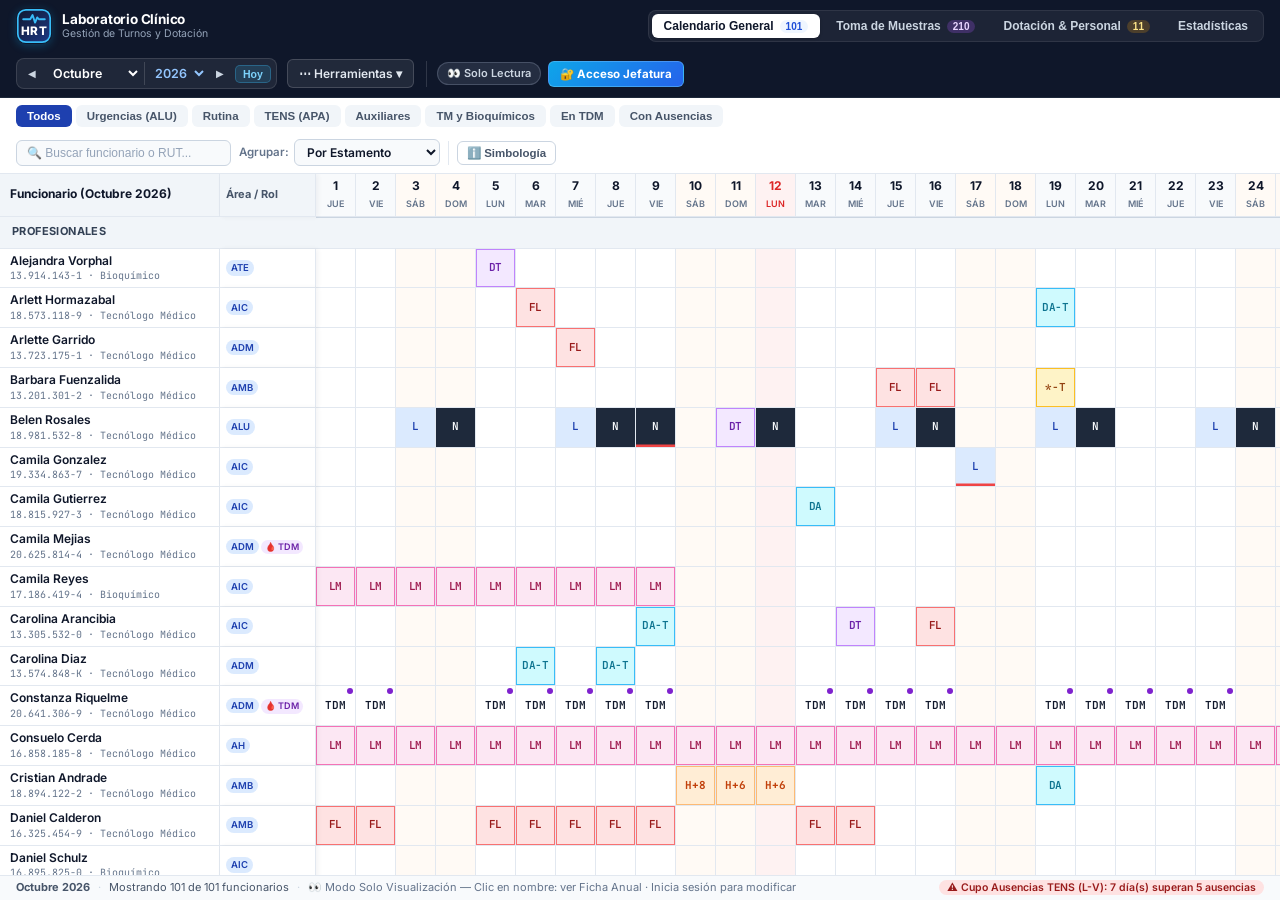
==== google_apps_script/Index.html @ 40b2c112 "Fase avanzada: roles (Visualizacion/Jefatura/Admin), trazabilidad privada y despliegue Apps Script c" ====
<!DOCTYPE html>
<html lang="es">
<head>
  <meta charset="UTF-8" />
  <meta name="viewport" content="width=device-width, initial-scale=1.0" />
  <title>Sistema de Gestión de Turnos y Dotación — Laboratorio Clínico HRT</title>
  <link rel="preconnect" href="https://fonts.googleapis.com">
  <link rel="preconnect" href="https://fonts.gstatic.com" crossorigin>
  <link href="https://fonts.googleapis.com/css2?family=Inter:wght@400;500;600;700;800&family=JetBrains+Mono:wght@500;600;700&display=swap" rel="stylesheet">
  <link rel="icon" type="image/svg+xml" href="data:image/svg+xml,%3Csvg xmlns='http://www.w3.org/2000/svg' viewBox='0 0 40 40'%3E%3Cdefs%3E%3ClinearGradient id='bg' x1='0%25' y1='0%25' x2='100%25' y2='100%25'%3E%3Cstop offset='0%25' stop-color='%230f172a'/%3E%3Cstop offset='100%25' stop-color='%231e3a8a'/%3E%3C/linearGradient%3E%3C/defs%3E%3Crect x='2' y='2' width='36' height='36' rx='9' fill='url(%23bg)' stroke='%2338bdf8' stroke-width='2'/%3E%3Cpath d='M8 12.5h7.8l2.6-4.7 2.8 8.4 2.4-5.8 1.8 2.1H32' fill='none' stroke='%2338bdf8' stroke-width='2.1' stroke-linecap='round' stroke-linejoin='round'/%3E%3Ctext x='20' y='29.5' text-anchor='middle' fill='%23ffffff' font-family='Inter,Segoe UI,Arial,sans-serif' font-weight='800' font-size='13' letter-spacing='0.6'%3EHRT%3C/text%3E%3C/svg%3E" />
  <style>
:root {
  --bg-app: #f1f5f9;
  --bg-surface: #ffffff;
  --bg-subtle: #f8fafc;
  --text-main: #0f172a;
  --text-muted: #475569;
  --text-light: #64748b;
  --border-color: #e2e8f0;
  --border-strong: #cbd5e1;

  --primary: #2563eb;
  --primary-hover: #1d4ed8;
  --primary-light: #eff6ff;

  --accent-tdm: #7e22ce;
  --accent-tdm-bg: #f3e8ff;

  --shift-l-bg: #dbeafe;
  --shift-l-text: #1e40af;
  --shift-n-bg: #1e293b;
  --shift-n-text: #f8fafc;
  --shift-d-bg: #e0f2fe;
  --shift-d-text: #0369a1;
  --shift-m-bg: #dcfce7;
  --shift-m-text: #166534;
  --shift-t-bg: #ffedd5;
  --shift-t-text: #9a3412;

  --ev-vac-bg: #fee2e2;
  --ev-vac-text: #991b1b;
  --ev-vac-border: #f87171;

  --ev-adm-bg: #cffafe;
  --ev-adm-text: #0e7490;
  --ev-adm-border: #38bdf8;

  --ev-lm-bg: #fce7f3;
  --ev-lm-text: #9d174d;
  --ev-lm-border: #f472b6;

  --ev-com-bg: #fef3c7;
  --ev-com-text: #92400e;
  --ev-com-border: #fbbf24;

  --ev-comp-bg: #f3e8ff;
  --ev-comp-text: #6b21a8;
  --ev-comp-border: #c084fc;

  --ev-psg-bg: #f1f5f9;
  --ev-psg-text: #334155;
  --ev-psg-border: #94a3b8;

  --weekend-bg: #fffaf5;
  --holiday-bg: #fef2f2;
}

* {
  box-sizing: border-box;
  margin: 0;
  padding: 0;
}

body {
  font-family: 'Inter', -apple-system, BlinkMacSystemFont, sans-serif;
  background-color: var(--bg-app);
  color: var(--text-main);
  font-size: 13px;
  line-height: 1.4;
  display: flex;
  flex-direction: column;
  height: 100vh;
  overflow: hidden;
  user-select: none;
}

/* ========================================================================== */
/* NIVEL 1: CABECERA INSTITUCIONAL COMPACTA (1 SOLA LÍNEA)                    */
/* ========================================================================== */
.topbar {
  background: #0f172a;
  border-bottom: 1px solid #1e293b;
  color: #ffffff;
  padding: 8px 16px;
  display: flex;
  align-items: center;
  justify-content: space-between;
  gap: 14px;
  z-index: 50;
  flex-wrap: wrap;
}

.brand {
  display: flex;
  align-items: center;
  gap: 10px;
  flex-shrink: 0;
}

.brand-logo {
  width: 36px;
  height: 36px;
  border-radius: 10px;
  display: flex;
  align-items: center;
  justify-content: center;
  box-shadow: 0 2px 8px rgba(14, 165, 233, 0.28);
  flex-shrink: 0;
}

.brand-emblem-svg {
  width: 36px;
  height: 36px;
  display: block;
}

.brand-text h1 {
  font-size: 13.5px;
  font-weight: 700;
  letter-spacing: -0.2px;
  line-height: 1.2;
  display: flex;
  align-items: center;
  gap: 6px;
}

.brand-tag {
  font-size: 10px;
  font-weight: 700;
  letter-spacing: 0.5px;
  color: #7dd3fc;
  background: rgba(56, 189, 248, 0.14);
  border: 1px solid rgba(56, 189, 248, 0.28);
  padding: 1px 5px;
  border-radius: 4px;
}

.brand-text .subtitle {
  font-size: 10.5px;
  color: #94a3b8;
}

/* Pestañas integradas en la cabecera */
.main-tabs {
  display: flex;
  align-items: center;
}

.tab-list {
  display: flex;
  gap: 4px;
  background: rgba(255, 255, 255, 0.06);
  padding: 3px;
  border-radius: 8px;
  border: 1px solid rgba(255, 255, 255, 0.08);
}

.tab-btn {
  background: transparent;
  border: none;
  padding: 5px 12px;
  border-radius: 6px;
  font-size: 12px;
  font-weight: 600;
  color: #cbd5e1;
  cursor: pointer;
  display: flex;
  align-items: center;
  gap: 6px;
  transition: all 0.15s;
  white-space: nowrap;
}

.tab-btn:hover {
  color: #ffffff;
  background: rgba(255, 255, 255, 0.08);
}

.tab-btn.active {
  background: #ffffff;
  color: #0f172a;
  box-shadow: 0 1px 3px rgba(0, 0, 0, 0.2);
}

.tab-pill {
  background: rgba(255, 255, 255, 0.14);
  color: #e2e8f0;
  padding: 1px 6px;
  border-radius: 99px;
  font-size: 10px;
  font-weight: 700;
}

.tab-btn.active .tab-pill {
  background: #eff6ff;
  color: #1d4ed8;
}

.tab-pill-warn {
  background: rgba(245, 158, 11, 0.22) !important;
  color: #fde68a !important;
}

.tab-btn.active .tab-pill-warn {
  background: #fef3c7 !important;
  color: #b45309 !important;
}

.tab-pill-purple {
  background: rgba(168, 85, 247, 0.25) !important;
  color: #e9d5ff !important;
}

.tab-btn.active .tab-pill-purple {
  background: #f3e8ff !important;
  color: #6b21a8 !important;
}

/* Controles de Periodo y Acciones en Cabecera */
.topbar-controls {
  display: flex;
  align-items: center;
  gap: 10px;
}

.period-selector {
  display: flex;
  align-items: center;
  gap: 3px;
  background: rgba(255, 255, 255, 0.07);
  padding: 3px 5px;
  border-radius: 8px;
  border: 1px solid rgba(255, 255, 255, 0.12);
}

.select-period {
  background: transparent;
  color: #ffffff;
  border: none;
  font-size: 12.5px;
  font-weight: 600;
  padding: 3px 4px;
  cursor: pointer;
  outline: none;
  font-family: inherit;
}

.select-period option {
  background: #0f172a;
  color: #ffffff;
}

.select-year {
  color: #93c5fd;
  border-left: 1px solid rgba(255, 255, 255, 0.15);
  padding-left: 6px;
}

.btn-icon {
  background: transparent;
  color: #cbd5e1;
  border: none;
  border-radius: 5px;
  padding: 3px 6px;
  cursor: pointer;
  font-size: 10px;
  transition: all 0.15s;
}

.btn-icon:hover {
  background: rgba(255, 255, 255, 0.14);
  color: #ffffff;
}

.btn-today-chip {
  background: rgba(56, 189, 248, 0.16);
  color: #7dd3fc;
  border: 1px solid rgba(56, 189, 248, 0.3);
  border-radius: 5px;
  padding: 2px 7px;
  cursor: pointer;
  font-size: 10.5px;
  font-weight: 600;
  margin-left: 2px;
  transition: all 0.15s;
}

.btn-today-chip:hover {
  background: #0284c7;
  color: #ffffff;
}

.action-buttons {
  display: flex;
  align-items: center;
  gap: 6px;
}

.btn-topbar-icon {
  background: rgba(255, 255, 255, 0.08);
  color: #ffffff;
  border: 1px solid rgba(255, 255, 255, 0.14);
  border-radius: 6px;
  padding: 5px 8px;
  cursor: pointer;
  font-size: 12px;
  transition: all 0.15s;
}

.btn-topbar-icon:hover:not(:disabled) {
  background: rgba(255, 255, 255, 0.18);
}

.btn-topbar-icon:disabled {
  opacity: 0.35;
  cursor: not-allowed;
}

.btn {
  padding: 6px 11px;
  border-radius: 6px;
  font-size: 12px;
  font-weight: 600;
  cursor: pointer;
  border: 1px solid transparent;
  transition: all 0.15s ease;
  font-family: inherit;
  display: inline-flex;
  align-items: center;
  gap: 5px;
  white-space: nowrap;
}

.btn-sm {
  padding: 5px 9px;
  font-size: 11.5px;
}

.btn-primary {
  background: #2563eb;
  color: #ffffff;
}

.btn-primary:hover:not(:disabled) {
  background: #1d4ed8;
}

.btn-topbar-subtle {
  background: rgba(255, 255, 255, 0.08);
  color: #e2e8f0;
  border-color: rgba(255, 255, 255, 0.16);
}

.btn-topbar-subtle:hover {
  background: rgba(255, 255, 255, 0.16);
  color: #ffffff;
}

.btn-outline-dark {
  background: #ffffff;
  color: var(--text-main);
  border-color: var(--border-strong);
}

.btn-outline-dark:hover {
  background: var(--bg-subtle);
}

.btn-danger-outline {
  background: #fff1f2;
  color: #be123c;
  border-color: #fda4af;
}

.btn-danger-outline:hover {
  background: #ffe4e6;
}

/* Menú Desplegable de Herramientas */
.dropdown-wrapper {
  position: relative;
}

.dropdown-menu {
  position: absolute;
  top: calc(100% + 6px);
  right: 0;
  width: 250px;
  background: #ffffff;
  border: 1px solid var(--border-strong);
  border-radius: 10px;
  box-shadow: 0 12px 24px -4px rgba(15, 23, 42, 0.18);
  padding: 6px;
  z-index: 80;
  display: flex;
  flex-direction: column;
  gap: 2px;
}

.dropdown-item {
  display: flex;
  align-items: flex-start;
  gap: 10px;
  width: 100%;
  padding: 8px 10px;
  border: none;
  background: transparent;
  border-radius: 6px;
  text-align: left;
  cursor: pointer;
  color: var(--text-main);
  font-family: inherit;
  transition: background 0.12s;
}

.dropdown-item:hover {
  background: #f1f5f9;
}

.dropdown-item strong {
  display: block;
  font-size: 12px;
  font-weight: 600;
}

.dropdown-item small {
  display: block;
  font-size: 10.5px;
  color: var(--text-light);
  margin-top: 1px;
}

.dropdown-item-danger:hover {
  background: #fef2f2;
  color: #991b1b;
}

.dropdown-divider {
  border: none;
  border-top: 1px solid var(--border-color);
  margin: 4px 0;
}

/* ========================================================================== */
/* NIVEL 2: BARRA DE TRABAJO CONTEXTUAL DEL CALENDARIO (1 LÍNEA SOBRIA)       */
/* ========================================================================== */
.calendar-toolbar {
  background: var(--bg-surface);
  border-bottom: 1px solid var(--border-color);
  padding: 7px 16px;
  display: flex;
  align-items: center;
  justify-content: space-between;
  gap: 12px;
  flex-wrap: wrap;
  z-index: 30;
}

.quick-filters {
  display: flex;
  align-items: center;
  gap: 4px;
  flex-wrap: wrap;
}

.filter-chip {
  padding: 4px 10px;
  border-radius: 6px;
  border: 1px solid transparent;
  background: #f1f5f9;
  color: var(--text-muted);
  font-size: 11.5px;
  font-weight: 600;
  cursor: pointer;
  transition: all 0.12s;
  white-space: nowrap;
}

.filter-chip:hover {
  background: #e2e8f0;
  color: var(--text-main);
}

.filter-chip.active {
  background: #1e40af;
  color: #ffffff;
}

.calendar-topbar-tools {
  display: flex;
  align-items: center;
  gap: 8px;
  flex-wrap: wrap;
}

.search-box {
  position: relative;
  display: flex;
  align-items: center;
}

.search-box input {
  width: 215px;
  padding: 5px 24px 5px 10px;
  border-radius: 6px;
  border: 1px solid var(--border-strong);
  background: #f8fafc;
  color: var(--text-main);
  font-size: 12px;
  outline: none;
  transition: all 0.15s;
}

.search-box input::placeholder {
  color: #94a3b8;
}

.search-box input:focus {
  background: #ffffff;
  border-color: var(--primary);
  box-shadow: 0 0 0 2px rgba(37, 99, 235, 0.12);
  width: 250px;
}

.btn-clear-search {
  position: absolute;
  right: 6px;
  background: transparent;
  border: none;
  color: #94a3b8;
  font-size: 11px;
  cursor: pointer;
  padding: 2px 4px;
}

.btn-clear-search:hover {
  color: #ef4444;
}

.toolbar-select-inline {
  display: flex;
  align-items: center;
  gap: 5px;
}

.toolbar-select-inline label {
  font-size: 11.5px;
  color: var(--text-light);
  font-weight: 600;
}

.select-input, .date-input, .text-input, .search-input {
  padding: 5px 9px;
  border-radius: 6px;
  border: 1px solid var(--border-strong);
  background: #ffffff;
  color: var(--text-main);
  font-size: 12px;
  font-family: inherit;
  outline: none;
}

.select-compact {
  padding: 4px 8px;
  background: #f8fafc;
  font-weight: 600;
}

.toolbar-toggles {
  display: flex;
  align-items: center;
  gap: 5px;
  border-left: 1px solid var(--border-color);
  padding-left: 8px;
}

.btn-drawer-toggle {
  padding: 4px 9px;
  border-radius: 6px;
  border: 1px solid var(--border-strong);
  background: #ffffff;
  color: var(--text-muted);
  font-size: 11.5px;
  font-weight: 600;
  cursor: pointer;
  transition: all 0.12s;
  white-space: nowrap;
}

.btn-drawer-toggle:hover {
  background: #f8fafc;
  color: var(--text-main);
}

.btn-drawer-toggle.active {
  background: #eff6ff;
  border-color: #93c5fd;
  color: #1e40af;
}

/* ========================================================================== */
/* PANELES DESPLEGABLES BAJO DEMANDA (PINTAR RÁPIDO Y SIMBOLOGÍA)             */
/* ========================================================================== */
.legend-bar {
  background: #f8fafc;
  z-index: 25;
}

.collapsible-drawer {
  padding: 6px 16px;
  border-bottom: 1px solid var(--border-color);
  background: #f8fafc;
}

.paint-toolbar {
  display: flex;
  align-items: center;
  gap: 8px;
  flex-wrap: wrap;
}

.paint-toolbar-label {
  font-weight: 600;
  color: var(--text-muted);
  font-size: 11.5px;
}

.paint-tools {
  display: flex;
  align-items: center;
  gap: 4px;
  flex-wrap: wrap;
}

.paint-btn {
  padding: 3px 8px;
  border-radius: 5px;
  border: 1px solid var(--border-strong);
  background: #ffffff;
  color: var(--text-main);
  font-size: 11px;
  font-weight: 600;
  cursor: pointer;
  transition: all 0.12s;
}

.paint-btn.active {
  outline: 2px solid #1e40af;
  outline-offset: 1px;
  font-weight: 700;
}

.paint-fl { background: #fef2f2; color: #991b1b; border-color: #fca5a5; }
.paint-da { background: #ecfeff; color: #0e7490; border-color: #67e8f9; }
.paint-lm { background: #fdf2f8; color: #9d174d; border-color: #f9a8d4; }
.paint-dc { background: #dcfce7; color: #166534; border-color: #86efac; }
.paint-dt { background: #faf5ff; color: #6b21a8; border-color: #d8b4fe; }
.paint-l  { background: #eff6ff; color: #1e40af; border-color: #93c5fd; }
.paint-n  { background: #1e293b; color: #f8fafc; border-color: #0f172a; }
.paint-d  { background: #f0f9ff; color: #0369a1; border-color: #7dd3fc; }
.paint-m  { background: #f0fdf4; color: #166534; border-color: #86efac; }
.paint-t  { background: #fff7ed; color: #9a3412; border-color: #fdba74; }
.paint-erase { background: #f8fafc; color: #475569; border-color: #94a3b8; }

.drawer-close-btn {
  margin-left: auto;
  background: transparent;
  border: none;
  color: var(--text-light);
  font-size: 11px;
  font-weight: 600;
  cursor: pointer;
  padding: 2px 6px;
}

.drawer-close-btn:hover {
  color: #dc2626;
}

.legend-items {
  display: flex;
  align-items: center;
  gap: 7px;
  flex-wrap: wrap;
  font-size: 11px;
}

.legend-title {
  font-weight: 600;
  color: var(--text-muted);
}

.legend-badge {
  padding: 1px 6px;
  border-radius: 4px;
  font-size: 10.5px;
  display: inline-flex;
  align-items: center;
  gap: 4px;
  border: 1px solid rgba(0, 0, 0, 0.07);
}

.legend-hint {
  margin-left: auto;
  color: var(--text-light);
  font-size: 11px;
}

/* ========================================================================== */
/* WORKSPACE & CALENDARIO GENERAL                                             */
/* ========================================================================== */
.workspace {
  flex: 1;
  min-height: 0;
  overflow: hidden;
  position: relative;
  display: flex;
  flex-direction: column;
}

.view-panel {
  display: none;
  flex: 1;
  min-height: 0;
  height: 100%;
  overflow-y: auto;
  overflow-x: hidden;
}

.view-panel.active {
  display: flex;
  flex-direction: column;
}

.calendar-container {
  flex: 1;
  min-height: 0;
  overflow: auto;
  background: var(--bg-surface);
}

.calendar-table {
  border-collapse: separate;
  border-spacing: 0;
  width: max-content;
  min-width: 100%;
  font-size: 12px;
}

.calendar-table th,
.calendar-table td {
  border-right: 1px solid var(--border-color);
  border-bottom: 1px solid var(--border-color);
  padding: 4px 5px;
  text-align: center;
  height: 32px;
}

/* Sticky Headers */
.calendar-table thead th {
  position: sticky;
  top: 0;
  background: #f8fafc;
  z-index: 15;
  font-weight: 700;
  color: var(--text-main);
  height: 40px;
  box-shadow: 0 1px 0 var(--border-strong);
}

/* Sticky Left Columns (Funcionario & Rol/Sección) — Ancho optimizado */
.calendar-table .sticky-col-name {
  position: sticky;
  left: 0;
  background: #ffffff;
  z-index: 10;
  text-align: left;
  min-width: 220px;
  max-width: 220px;
  width: 220px;
  padding: 4px 10px;
  box-shadow: 1px 0 0 var(--border-color);
}

.calendar-table .sticky-col-role {
  position: sticky;
  left: 220px;
  background: #ffffff;
  z-index: 10;
  text-align: left;
  min-width: 96px;
  max-width: 96px;
  width: 96px;
  padding: 4px 6px;
  font-size: 11px;
  color: var(--text-muted);
  white-space: nowrap;
  box-shadow: 2px 0 5px rgba(15, 23, 42, 0.05);
}

.calendar-table thead .sticky-col-name,
.calendar-table thead .sticky-col-role {
  z-index: 22;
  background: #f1f5f9;
}

/* Group Divider Rows */
.group-header-row td {
  background: #f1f5f9 !important;
  color: #334155;
  font-weight: 700;
  text-align: left !important;
  padding: 5px 12px !important;
  font-size: 11px;
  text-transform: uppercase;
  letter-spacing: 0.4px;
  position: sticky;
  left: 0;
}

/* TENS Daily Absence Footer Row */
.tens-counter-row td {
  background: #f8fafc;
  font-size: 10.5px;
  font-weight: 700;
  color: #475569;
  height: 26px;
}

.tens-counter-row td.tens-high-absence {
  background: #fee2e2 !important;
  color: #991b1b !important;
}

/* Barra de Estado Inferior Discreta */
.calendar-footer-strip {
  background: #f8fafc;
  border-top: 1px solid var(--border-color);
  padding: 4px 16px;
  display: flex;
  align-items: center;
  justify-content: space-between;
  flex-wrap: wrap;
  gap: 8px;
  font-size: 11px;
  color: var(--text-muted);
  z-index: 20;
}

.strip-left {
  display: flex;
  align-items: center;
  gap: 8px;
}

.strip-sep {
  color: #cbd5e1;
}

.paint-status-pill {
  color: var(--text-light);
}

.paint-status-pill.painting-active {
  background: #fef3c7;
  color: #92400e;
  padding: 1px 8px;
  border-radius: 99px;
  font-weight: 600;
}

.tens-alert-pill {
  padding: 1px 8px;
  border-radius: 99px;
  font-size: 10.5px;
  font-weight: 600;
}

.tens-alert-ok {
  background: #dcfce7;
  color: #166534;
}

.tens-alert-warn {
  background: #fee2e2;
  color: #991b1b;
}

/* Staff Cell Formatting */
.staff-cell-inner {
  display: flex;
  align-items: center;
  justify-content: space-between;
  gap: 6px;
}

.staff-name-main {
  font-weight: 600;
  color: var(--text-main);
  white-space: nowrap;
  overflow: hidden;
  text-overflow: ellipsis;
  cursor: pointer;
}

.staff-name-main:hover {
  color: var(--primary);
  text-decoration: underline;
}

.btn-inline-edit-name {
  background: transparent;
  border: 1px solid transparent;
  border-radius: 4px;
  cursor: pointer;
  font-size: 11px;
  line-height: 1;
  padding: 2px 4px;
  opacity: 0.35;
  transition: opacity 0.15s ease, background-color 0.15s ease, border-color 0.15s ease;
  flex-shrink: 0;
}

.sticky-col-name:hover .btn-inline-edit-name,
.btn-inline-edit-name:focus {
  opacity: 1;
}

.btn-inline-edit-name:hover {
  background: #e0f2fe;
  border-color: #7dd3fc;
}

.staff-rut-sub {
  font-size: 10px;
  color: var(--text-light);
  font-family: 'JetBrains Mono', monospace;
}

.incomplete-dot {
  width: 7px;
  height: 7px;
  border-radius: 50%;
  background: #f59e0b;
  display: inline-block;
  flex-shrink: 0;
}

/* Day Columns */
.day-col-header {
  min-width: 40px;
  max-width: 40px;
  width: 40px;
}

.day-num {
  font-size: 12px;
  font-weight: 700;
  display: block;
}

.day-dow {
  font-size: 9px;
  font-weight: 600;
  color: var(--text-light);
  text-transform: uppercase;
}

.col-weekend {
  background-color: var(--weekend-bg) !important;
}

.col-holiday {
  background-color: var(--holiday-bg) !important;
}

.col-holiday .day-num,
.col-holiday .day-dow {
  color: #dc2626 !important;
}

/* Shift & Event Cells */
.day-cell {
  cursor: pointer;
  position: relative;
  font-family: 'JetBrains Mono', monospace;
  font-weight: 600;
  font-size: 11px;
  letter-spacing: -0.2px;
  padding: 4px 2px !important;
  user-select: none;
  min-width: 40px;
  max-width: 40px;
  width: 40px;
  white-space: nowrap;
  overflow: hidden;
}

.day-cell:hover {
  outline: 2px solid var(--primary);
  z-index: 5;
}

.shift-L { background-color: var(--shift-l-bg) !important; color: var(--shift-l-text) !important; }
.shift-N { background-color: var(--shift-n-bg) !important; color: var(--shift-n-text) !important; }
.shift-D { background-color: var(--shift-d-bg) !important; color: var(--shift-d-text) !important; }
.shift-M { background-color: var(--shift-m-bg) !important; color: var(--shift-m-text) !important; }
.shift-T { background-color: var(--shift-t-bg) !important; color: var(--shift-t-text) !important; }

.ev-VACACIONES {
  background-color: var(--ev-vac-bg) !important;
  color: var(--ev-vac-text) !important;
  box-shadow: inset 0 0 0 1px var(--ev-vac-border);
}

.ev-ADMINISTRATIVO {
  background-color: var(--ev-adm-bg) !important;
  color: var(--ev-adm-text) !important;
  box-shadow: inset 0 0 0 1px var(--ev-adm-border);
}

.ev-LICENCIA_MEDICA {
  background-color: var(--ev-lm-bg) !important;
  color: var(--ev-lm-text) !important;
  box-shadow: inset 0 0 0 1px var(--ev-lm-border);
}

.ev-DEVOLUCION_TIEMPO {
  background-color: #f3e8ff !important;
  color: #6b21a8 !important;
  box-shadow: inset 0 0 0 1px #c084fc;
}

.ev-COMISION_SERVICIO {
  background-color: var(--ev-com-bg) !important;
  color: var(--ev-com-text) !important;
  box-shadow: inset 0 0 0 1px var(--ev-com-border);
}

.ev-COMPENSATORIO {
  background-color: #dcfce7 !important;
  color: #166534 !important;
  box-shadow: inset 0 0 0 1px #4ade80;
}

.ev-EXTENSION_HORARIA,
.ev-HORAS_TURNO_EXTRA,
.ev-HORAS_EXTRAS {
  background-color: #ffedd5 !important;
  color: #c2410c !important;
  box-shadow: inset 0 0 0 1px #fdba74;
  font-weight: 700;
}

/* Distintivo único Rosado/Magenta para trabajo realizado a "Devolución de Tiempo" (E+N, H+N, L, N) */
.is-devolucion {
  background-color: #fdf2f8 !important;
  color: #be185d !important;
  box-shadow: inset 0 0 0 1.5px #ec4899 !important;
  font-weight: 700 !important;
}

/* Indicador sutil inferior para Turno L o N asignado de forma puntual (cobertura no a devolución) */
.is-extra-shift:not(.is-devolucion) {
  box-shadow: inset 0 -2.5px 0 0 #ef4444;
}

.ev-SIN_GOCE_SUELDO {
  background-color: var(--ev-psg-bg) !important;
  color: var(--ev-psg-text) !important;
  box-shadow: inset 0 0 0 1px var(--ev-psg-border);
}

.ev-HORARIO_ESPECIAL {
  background-color: #f0fdf4 !important;
  color: #15803d !important;
  font-size: 9.5px;
}

/* TDM Dot Indicator on General Calendar */
.tdm-indicator {
  position: absolute;
  top: 2px;
  right: 2px;
  width: 6px;
  height: 6px;
  border-radius: 50%;
  background-color: var(--accent-tdm);
  box-shadow: 0 0 0 1px #ffffff;
}

.badge-tdm-dot {
  background: var(--accent-tdm-bg);
  color: var(--accent-tdm);
  font-weight: 700;
}

.summary-col {
  background: #f8fafc;
  font-weight: 700;
  font-size: 11px;
  min-width: 44px;
  color: var(--text-muted);
}

/* TDM, DIRECTORIO, ANALYTICS & TRAZABILIDAD */
#view-tdm,
#view-directory,
#view-analytics,
#view-audit {
  padding: 16px 16px 32px 16px;
  gap: 14px;
}

#view-tdm > *,
#view-directory > *,
#view-analytics > *,
#view-audit > * {
  flex-shrink: 0;
}

.panel-header {
  display: flex;
  align-items: flex-start;
  justify-content: space-between;
  gap: 16px;
  flex-wrap: wrap;
  background: var(--bg-surface);
  padding: 14px 18px;
  border-radius: 10px;
  border: 1px solid var(--border-color);
}

.panel-header h2 {
  font-size: 15px;
  font-weight: 700;
  margin-bottom: 3px;
}

.panel-header p {
  color: var(--text-muted);
  font-size: 12px;
}

.tdm-controls,
.directory-controls,
.analytics-controls,
.audit-controls {
  display: flex;
  align-items: center;
  gap: 8px;
  flex-wrap: wrap;
}

.tdm-grid-layout {
  display: grid;
  grid-template-columns: 1fr;
  gap: 16px;
}

.tdm-card,
.table-card {
  background: var(--bg-surface);
  border-radius: 10px;
  border: 1px solid var(--border-color);
  overflow-x: auto;
  overflow-y: visible;
  flex-shrink: 0;
}

.card-header {
  padding: 10px 16px;
  border-bottom: 1px solid var(--border-color);
  display: flex;
  align-items: center;
  justify-content: space-between;
  background: var(--bg-subtle);
}

.card-header h3 {
  font-size: 13.5px;
  font-weight: 700;
}

.card-subtitle {
  font-size: 11px;
  color: var(--text-light);
}

.tdm-matrix-legend {
  padding: 7px 16px;
  background: #ffffff;
  border-bottom: 1px solid var(--border-color);
  display: flex;
  align-items: center;
  gap: 12px;
  flex-wrap: wrap;
  font-size: 11px;
}

.tdm-leg-item {
  display: inline-flex;
  align-items: center;
  gap: 5px;
}

.tdm-chip-am, .tdm-chip-730, .tdm-chip-tarde, .tdm-chip-rec, .tdm-chip-ori, .tdm-chip-sos, .tdm-chip-warn {
  padding: 1px 6px;
  border-radius: 4px;
  font-family: 'JetBrains Mono', monospace;
  font-size: 10px;
}

.tdm-chip-am { background: #f3e8ff; color: #6b21a8; }
.tdm-chip-730 { background: #dbeafe; color: #1e40af; }
.tdm-chip-tarde { background: #ffedd5; color: #9a3412; }
.tdm-chip-rec { background: #dcfce7; color: #166534; }
.tdm-chip-ori { background: #cffafe; color: #0e7490; }
.tdm-chip-sos { background: #fef3c7; color: #92400e; }
.tdm-chip-warn { background: #fee2e2; color: #991b1b; }

.tdm-month-matrix-wrapper {
  overflow-x: auto;
}

.tdm-conflict-box {
  background: #fef2f2;
  border: 1px solid #f87171;
  color: #991b1b;
  padding: 8px 12px;
  border-radius: 6px;
  font-size: 12px;
}

/* DATA TABLES */
.data-table {
  width: 100%;
  border-collapse: collapse;
  font-size: 12.5px;
}

.data-table th,
.data-table td {
  padding: 8px 12px;
  border-bottom: 1px solid var(--border-color);
  text-align: left;
}

.data-table th {
  background: var(--bg-subtle);
  font-weight: 700;
  color: var(--text-muted);
  font-size: 11px;
  text-transform: uppercase;
  letter-spacing: 0.4px;
}

.data-table tbody tr:hover {
  background: #f8fafc;
}

.num-col {
  text-align: center !important;
  font-family: 'JetBrains Mono', monospace;
  font-weight: 600;
}

/* BADGES & BANNERS */
.badge {
  display: inline-flex;
  align-items: center;
  padding: 2px 7px;
  border-radius: 99px;
  font-size: 10.5px;
  font-weight: 600;
  background: #e2e8f0;
  color: #334155;
}

.badge-ok { background: #dcfce7; color: #166534; }
.badge-warn { background: #fef3c7; color: #92400e; }
.badge-danger { background: #fee2e2; color: #991b1b; }
.badge-purple { background: #f3e8ff; color: #6b21a8; }
.badge-blue { background: #dbeafe; color: #1e40af; }

.alert-banner {
  display: flex;
  align-items: center;
  gap: 12px;
  padding: 10px 14px;
  border-radius: 8px;
  font-size: 12px;
}

.warning-banner {
  background: #fffbeb;
  border: 1px solid #fde68a;
  color: #92400e;
}

.stats-cards-row {
  display: grid;
  grid-template-columns: repeat(auto-fit, minmax(190px, 1fr));
  gap: 12px;
}

.stat-card {
  background: var(--bg-surface);
  padding: 12px 15px;
  border-radius: 8px;
  border: 1px solid var(--border-color);
  display: flex;
  flex-direction: column;
  gap: 4px;
  transition: all 0.15s;
}

.stat-card-clickable {
  cursor: pointer;
}

.stat-card-clickable:hover {
  transform: translateY(-1px);
  box-shadow: 0 4px 10px rgba(15, 23, 42, 0.06);
}

.stat-label {
  font-size: 11px;
  color: var(--text-muted);
  font-weight: 600;
}

.stat-value {
  font-size: 20px;
  font-weight: 800;
  color: var(--text-main);
}

.stat-ok .stat-value { color: #16a34a; }
.stat-warn .stat-value { color: #d97706; }
.stat-info .stat-value { color: #2563eb; }

/* MODALS */
.modal-backdrop {
  position: fixed;
  inset: 0;
  background: rgba(15, 23, 42, 0.5);
  backdrop-filter: blur(2px);
  display: flex;
  align-items: center;
  justify-content: center;
  z-index: 100;
  padding: 16px;
}

.hidden {
  display: none !important;
}

.modal-card {
  background: var(--bg-surface);
  width: 100%;
  max-width: 500px;
  border-radius: 12px;
  box-shadow: 0 20px 25px -5px rgba(0, 0, 0, 0.2);
  overflow: hidden;
  display: flex;
  flex-direction: column;
  max-height: 92vh;
}

.modal-card.modal-lg { max-width: 640px; }
.modal-card.modal-xl { max-width: 1180px; }

.modal-header {
  padding: 13px 18px;
  background: var(--bg-subtle);
  border-bottom: 1px solid var(--border-color);
  display: flex;
  align-items: center;
  justify-content: space-between;
  gap: 12px;
}

.modal-header h3 {
  font-size: 14.5px;
  font-weight: 700;
}

.modal-subtitle {
  font-size: 11px;
  color: var(--text-muted);
  margin-top: 2px;
}

.modal-header-actions {
  display: flex;
  align-items: center;
  gap: 8px;
}

.modal-close {
  background: transparent;
  border: none;
  font-size: 16px;
  color: var(--text-light);
  cursor: pointer;
  padding: 2px 6px;
}

.modal-body {
  padding: 16px 18px;
  display: flex;
  flex-direction: column;
  gap: 12px;
  overflow-y: auto;
}

.form-group {
  display: flex;
  flex-direction: column;
  gap: 4px;
}

.form-row {
  display: grid;
  grid-template-columns: 1fr 1fr;
  gap: 12px;
}

.form-group label {
  font-size: 11.5px;
  font-weight: 600;
  color: var(--text-muted);
}

.full-width { width: 100%; }

.quick-duration-bar {
  display: flex;
  align-items: center;
  gap: 6px;
  flex-wrap: wrap;
}

.qd-label {
  font-size: 11px;
  color: var(--text-muted);
  font-weight: 600;
}

.qd-chip,
.sm-qd-chip {
  padding: 3px 9px;
  border-radius: 99px;
  border: 1px solid var(--border-strong);
  background: #f8fafc;
  color: var(--text-main);
  font-size: 11px;
  font-weight: 600;
  cursor: pointer;
}

.qd-chip:hover,
.sm-qd-chip:hover {
  background: var(--primary-light);
  border-color: var(--primary);
  color: var(--primary);
}

.range-preview-banner {
  background: #eff6ff;
  border: 1px solid #bfdbfe;
  color: #1e40af;
  padding: 7px 12px;
  border-radius: 6px;
  font-size: 12px;
}

.sub-tabs {
  display: flex;
  gap: 6px;
  border-bottom: 1px solid var(--border-color);
  padding-bottom: 10px;
}

.sub-tab-btn {
  flex: 1;
  padding: 7px 10px;
  border-radius: 6px;
  border: 1px solid var(--border-strong);
  background: var(--bg-subtle);
  color: var(--text-muted);
  font-size: 12px;
  font-weight: 600;
  cursor: pointer;
}

.sub-tab-btn.active {
  background: var(--primary);
  color: #ffffff;
  border-color: var(--primary);
}

.sm-panel {
  display: flex;
  flex-direction: column;
  gap: 12px;
}

.sm-help {
  font-size: 12px;
  color: var(--text-muted);
  background: #f8fafc;
  padding: 9px 12px;
  border-radius: 6px;
  border-left: 3px solid var(--primary);
}

.quick-code-pills {
  display: flex;
  flex-wrap: wrap;
  gap: 5px;
  margin-bottom: 4px;
}

.code-pill {
  padding: 4px 8px;
  border-radius: 5px;
  border: 1px solid var(--border-strong);
  background: var(--bg-subtle);
  font-size: 11px;
  font-weight: 600;
  cursor: pointer;
}

.code-pill:hover {
  background: var(--primary-light);
  border-color: var(--primary);
  color: var(--primary);
}

.code-pill.active {
  background: var(--primary);
  border-color: var(--primary);
  color: #ffffff;
  box-shadow: 0 1px 3px rgba(37, 99, 235, 0.28);
}

.pill-extra-e {
  background: #fff7ed;
  border-color: #fdba74;
  color: #c2410c;
}

.pill-extra-e.active {
  background: #ea580c;
  border-color: #c2410c;
  color: #ffffff;
}

.pill-extra-h {
  background: #fef3c7;
  border-color: #fcd34d;
  color: #b45309;
}

.pill-extra-h.active {
  background: #d97706;
  border-color: #b45309;
  color: #ffffff;
}

.extra-hours-builder {
  display: flex;
  align-items: center;
  justify-content: space-between;
  gap: 10px;
  flex-wrap: wrap;
  background: #fff7ed;
  border: 1px solid #fed7aa;
  padding: 6px 12px;
  border-radius: 6px;
  margin-bottom: 4px;
}

.eh-label {
  font-size: 11.5px;
  font-weight: 700;
  color: #9a3412;
  margin: 0;
}

.eh-input-inline {
  display: inline-flex;
  align-items: center;
  gap: 6px;
}

.eh-prefix-badge {
  background: #ea580c;
  color: #ffffff;
  font-family: 'JetBrains Mono', monospace;
  font-weight: 700;
  font-size: 12px;
  padding: 4px 8px;
  border-radius: 5px;
}

.eh-number-input {
  width: 68px;
  text-align: center;
  font-family: 'JetBrains Mono', monospace;
  font-weight: 700;
  font-size: 13px;
  padding: 4px 6px !important;
  border-color: #fdba74 !important;
}

.eh-unit-text {
  font-size: 11.5px;
  font-weight: 600;
  color: #9a3412;
}

.da-mode-builder {
  display: flex;
  align-items: center;
  justify-content: space-between;
  flex-wrap: wrap;
  gap: 8px;
  background: #ecfeff;
  border: 1px solid #67e8f9;
  padding: 8px 12px;
  border-radius: 7px;
  margin-bottom: 4px;
}

.da-builder-title {
  font-size: 11.5px;
  font-weight: 700;
  color: #0e7490;
}

.da-mode-radios {
  display: inline-flex;
  flex-wrap: wrap;
  gap: 6px;
}

.da-radio-pill {
  display: inline-flex;
  align-items: center;
  gap: 5px;
  background: #ffffff;
  border: 1px solid #22d3ee;
  padding: 4px 10px;
  border-radius: 99px;
  font-size: 11px;
  font-weight: 600;
  color: #0e7490;
  cursor: pointer;
}

.da-radio-pill input[type="radio"] {
  accent-color: #0891b2;
  margin: 0;
}

.dt-schedule-builder {
  display: flex;
  flex-direction: column;
  gap: 8px;
  background: #faf5ff;
  border: 1px solid #d8b4fe;
  padding: 9px 12px;
  border-radius: 7px;
  margin-bottom: 4px;
}

.dt-builder-header {
  display: flex;
  align-items: center;
  justify-content: space-between;
  flex-wrap: wrap;
  gap: 8px;
}

.dt-builder-title {
  font-size: 11.5px;
  font-weight: 700;
  color: #6b21a8;
}

.dt-mode-radios {
  display: inline-flex;
  gap: 6px;
}

.dt-radio-pill {
  display: inline-flex;
  align-items: center;
  gap: 4px;
  background: #ffffff;
  border: 1px solid #c084fc;
  padding: 3px 9px;
  border-radius: 99px;
  font-size: 11px;
  font-weight: 600;
  color: #6b21a8;
  cursor: pointer;
}

.dt-radio-pill input[type="radio"] {
  accent-color: #7e22ce;
  margin: 0;
}

.dt-time-row {
  display: flex;
  align-items: center;
  flex-wrap: wrap;
  gap: 6px;
}

.dt-time-label,
.dt-time-or {
  font-size: 11px;
  font-weight: 600;
  color: #581c87;
}

.dt-time-input {
  width: 102px;
  padding: 4px 6px !important;
  font-family: 'JetBrains Mono', monospace;
  font-size: 12px;
  font-weight: 600;
  border-color: #c084fc !important;
}

.dt-schedule-text {
  flex: 1;
  min-width: 120px;
  padding: 4px 8px !important;
  font-family: 'JetBrains Mono', monospace;
  font-size: 12px;
  border-color: #c084fc !important;
}

.dt-builder-hint {
  font-size: 10.5px;
  color: #7e22ce;
  line-height: 1.3;
}

.devolucion-toggle-card {
  background: #fdf2f8;
  border: 1px solid #f472b6;
  border-radius: 8px;
  padding: 8px 12px;
}

.devolucion-checkbox-label {
  align-items: flex-start !important;
}

.devolucion-checkbox-label input[type="checkbox"] {
  margin-top: 3px;
  accent-color: #db2777;
  width: 15px;
  height: 15px;
}

.devolucion-checkbox-label strong {
  display: block;
  font-size: 12px;
  color: #9d174d;
}

.devolucion-checkbox-label small {
  display: block;
  font-size: 11px;
  color: #be185d;
  margin-top: 1px;
}

.checkbox-label {
  display: flex;
  align-items: center;
  gap: 8px;
  cursor: pointer;
  font-size: 12.5px;
  color: var(--text-main) !important;
}

.divider {
  border: none;
  border-top: 1px solid var(--border-color);
  margin: 2px 0;
}

.modal-footer {
  padding: 12px 18px;
  background: var(--bg-subtle);
  border-top: 1px solid var(--border-color);
  display: flex;
  align-items: center;
  justify-content: space-between;
}

.footer-right {
  display: flex;
  gap: 8px;
}

/* FICHA ANUAL DEL FUNCIONARIO */
.annual-kpi-grid {
  display: grid;
  grid-template-columns: repeat(auto-fit, minmax(125px, 1fr));
  gap: 8px;
  margin-bottom: 6px;
}

.annual-kpi-box {
  background: var(--bg-subtle);
  border: 1px solid var(--border-color);
  border-radius: 8px;
  padding: 8px 10px;
  display: flex;
  flex-direction: column;
  gap: 2px;
}

.annual-kpi-box span {
  font-size: 10.5px;
  color: var(--text-muted);
  font-weight: 600;
}

.annual-kpi-box strong {
  font-size: 17px;
  font-weight: 800;
  font-family: 'JetBrains Mono', monospace;
}

.annual-calendar-wrapper {
  overflow-x: auto;
  border: 1px solid var(--border-color);
  border-radius: 8px;
}

.compact-table {
  min-width: 410px;
}

.compact-table th,
.compact-table td {
  height: 27px;
  padding: 2px 4px;
  font-size: 11px;
}

/* TOAST */
.toast {
  position: fixed;
  bottom: 34px;
  right: 20px;
  background: #0f172a;
  color: #ffffff;
  padding: 10px 16px;
  border-radius: 8px;
  font-size: 12px;
  font-weight: 600;
  box-shadow: 0 10px 15px -3px rgba(0, 0, 0, 0.25);
  z-index: 200;
}

/* ========================================================================== */
/* CONTROL DE ACCESO POR ROLES (VISUALIZACIÓN / JEFATURA / ADMINISTRADOR)     */
/* ========================================================================== */
.tab-pill-cyan {
  background: rgba(56, 189, 248, 0.24) !important;
  color: #bae6fd !important;
}

.tab-btn.active .tab-pill-cyan {
  background: #e0f2fe !important;
  color: #0369a1 !important;
}

.auth-topbar-box {
  display: flex;
  align-items: center;
  border-left: 1px solid rgba(255, 255, 255, 0.14);
  padding-left: 10px;
  margin-left: 2px;
}

.auth-guest-view,
.auth-logged-view {
  display: flex;
  align-items: center;
  gap: 7px;
}

.viewer-mode-pill {
  background: rgba(148, 163, 184, 0.16);
  color: #cbd5e1;
  border: 1px solid rgba(148, 163, 184, 0.3);
  border-radius: 99px;
  padding: 3px 9px;
  font-size: 11px;
  font-weight: 600;
  white-space: nowrap;
}

.btn-login-topbar {
  background: linear-gradient(135deg, #0ea5e9 0%, #2563eb 100%);
  color: #ffffff;
  border: 1px solid rgba(125, 211, 252, 0.4);
  padding: 5px 11px;
  border-radius: 6px;
  font-size: 11.5px;
  font-weight: 700;
  cursor: pointer;
  white-space: nowrap;
  transition: all 0.15s;
}

.btn-login-topbar:hover {
  filter: brightness(1.08);
  box-shadow: 0 2px 8px rgba(14, 165, 233, 0.35);
}

.logged-user-chip {
  display: flex;
  align-items: center;
  gap: 7px;
  background: rgba(16, 185, 129, 0.14);
  border: 1px solid rgba(52, 211, 153, 0.35);
  padding: 3px 10px;
  border-radius: 8px;
}

.logged-user-chip.is-admin-chip {
  background: rgba(56, 189, 248, 0.16);
  border-color: rgba(56, 189, 248, 0.4);
}

.role-dot {
  width: 8px;
  height: 8px;
  border-radius: 50%;
  background: #10b981;
  box-shadow: 0 0 0 2px rgba(16, 185, 129, 0.25);
  flex-shrink: 0;
}

.logged-user-chip.is-admin-chip .role-dot {
  background: #38bdf8;
  box-shadow: 0 0 0 2px rgba(56, 189, 248, 0.28);
}

.logged-user-meta {
  display: flex;
  flex-direction: column;
  line-height: 1.1;
}

.logged-user-meta strong {
  font-size: 11.5px;
  color: #f8fafc;
  font-weight: 700;
}

.logged-user-meta small {
  font-size: 9.5px;
  color: #a7f3d0;
  font-weight: 600;
  text-transform: uppercase;
  letter-spacing: 0.3px;
}

.logged-user-chip.is-admin-chip .logged-user-meta small {
  color: #bae6fd;
}

.btn-logout-topbar {
  background: rgba(239, 68, 68, 0.16);
  color: #fecaca;
  border: 1px solid rgba(248, 113, 113, 0.35);
  padding: 4px 9px;
  border-radius: 6px;
  font-size: 11px;
  font-weight: 600;
  cursor: pointer;
  transition: all 0.15s;
}

.btn-logout-topbar:hover {
  background: #dc2626;
  color: #ffffff;
}

/* Reglas automáticas según el Rol activo en body */
body.role-viewer .btn-inline-edit-name,
body.role-viewer .btn-edit-staff,
body.role-viewer .btn-remove-tdm,
body.role-viewer .incomplete-dot {
  display: none !important;
}

body.role-jefatura .btn-inline-edit-name,
body.role-jefatura .btn-edit-staff,
body.role-jefatura .incomplete-dot {
  display: none !important;
}

/* Banner de Trazabilidad en Modal de Celda */
.cell-audit-banner {
  background: #f0f9ff;
  border: 1px solid #bae6fd;
  border-left: 4px solid #0284c7;
  color: #0c4a6e;
  padding: 8px 12px;
  border-radius: 6px;
  font-size: 11.5px;
  display: flex;
  align-items: center;
  justify-content: space-between;
  gap: 8px;
  flex-wrap: wrap;
}

/* Modal Login & Gestión de Usuarios */
.login-roles-hint {
  background: #f8fafc;
  border: 1px solid var(--border-color);
  border-radius: 8px;
  padding: 10px 12px;
  font-size: 11.5px;
  color: var(--text-muted);
}

.login-roles-hint ul {
  margin: 6px 0 8px 16px;
  display: flex;
  flex-direction: column;
  gap: 3px;
}

.login-demo-credentials {
  border-top: 1px dashed var(--border-strong);
  padding-top: 8px;
  display: flex;
  flex-direction: column;
  gap: 5px;
}

.login-demo-credentials span {
  font-size: 10.5px;
  font-weight: 700;
  color: var(--text-light);
  text-transform: uppercase;
}

.demo-cred-chips {
  display: flex;
  gap: 6px;
  flex-wrap: wrap;
}

.user-form-card {
  background: #f8fafc;
  border: 1px solid var(--border-strong);
  border-radius: 8px;
  padding: 12px 14px;
  display: flex;
  flex-direction: column;
  gap: 10px;
}

.user-form-card h4 {
  font-size: 13px;
  font-weight: 700;
  color: var(--text-main);
}

.user-form-actions {
  display: flex;
  justify-content: flex-end;
  gap: 8px;
}

.cloud-status-box {
  background: #f0fdf4;
  border: 1px solid #bbf7d0;
  color: #166534;
  padding: 10px 14px;
  border-radius: 8px;
  font-size: 12px;
  font-weight: 600;
}

.audit-diff-pill {
  display: inline-flex;
  align-items: center;
  gap: 6px;
  font-family: 'JetBrains Mono', monospace;
  font-size: 11px;
  background: #f8fafc;
  border: 1px solid #e2e8f0;
  padding: 2px 8px;
  border-radius: 6px;
}

.audit-before {
  color: #64748b;
  text-decoration: line-through;
}

.audit-arrow {
  color: #94a3b8;
  font-weight: 700;
}

.audit-after {
  color: #0f172a;
  font-weight: 700;
}

</style>
</head>
<body>
  <!-- ==================================================================== -->
  <!-- NIVEL 1: CABECERA INSTITUCIONAL INTEGRADA (1 SOLA LÍNEA LIMPIA)       -->
  <!-- ==================================================================== -->
  <header class="topbar">
    <div class="brand">
      <div class="brand-logo" title="Hospital Regional de Talca — Laboratorio Clínico">
        <svg class="brand-emblem-svg" viewBox="0 0 40 40" fill="none" xmlns="http://www.w3.org/2000/svg" aria-hidden="true">
          <defs>
            <linearGradient id="hrtExecBg" x1="0" y1="0" x2="40" y2="40" gradientUnits="userSpaceOnUse">
              <stop offset="0%" stop-color="#0f172a" />
              <stop offset="100%" stop-color="#1e3a8a" />
            </linearGradient>
          </defs>
          <!-- Marco e insignia ejecutiva oscura con borde cian clínico -->
          <rect x="2" y="2" width="36" height="36" rx="9" fill="url(#hrtExecBg)" stroke="#38bdf8" stroke-width="1.9" />
          <!-- Onda de pulso clínico (ECG) superior -->
          <path d="M8 12.5H15.8L18.4 7.8L21.2 16.2L23.6 10.4L25.4 12.5H32" stroke="#38bdf8" stroke-width="2.1" stroke-linecap="round" stroke-linejoin="round" />
          <!-- Monograma institucional HRT -->
          <text x="20" y="29.5" text-anchor="middle" fill="#ffffff" font-family="'Inter', 'Segoe UI', sans-serif" font-weight="800" font-size="13" letter-spacing="0.5">HRT</text>
        </svg>
      </div>
      <div class="brand-text">
        <h1>Laboratorio Clínico</h1>
        <p class="subtitle">Gestión de Turnos y Dotación</p>
      </div>
    </div>

    <!-- Pestañas Principales Integradas en la Cabecera -->
    <nav class="main-tabs" aria-label="Navegación Principal">
      <div class="tab-list">
        <button class="tab-btn active" data-tab="calendar">
          Calendario General <span class="tab-pill" id="badgeTotalStaff">0</span>
        </button>
        <button class="tab-btn" data-tab="tdm">
          Toma de Muestras <span class="tab-pill tab-pill-purple" id="badgeTdmCount">0</span>
        </button>
        <button class="tab-btn" data-tab="directory">
          Dotación &amp; Personal <span class="tab-pill tab-pill-warn" id="badgeIncompleteStaff">0</span>
        </button>
        <button class="tab-btn" data-tab="analytics">
          Estadísticas
        </button>
        <button class="tab-btn hidden" data-tab="audit" id="tabBtnAudit" data-role-req="editor" title="Historial de quién otorgó días o modificó turnos (Solo Jefatura y Administrador)">
          📋 Trazabilidad <span class="tab-pill tab-pill-cyan" id="badgeAuditCount">0</span>
        </button>
      </div>
    </nav>

    <!-- Selector de Periodo y Acciones Globales Compactas -->
    <div class="topbar-controls">
      <div class="period-selector" id="monthControlGroup">
        <button id="btnPrevMonth" class="btn-icon" title="Mes Anterior">◀</button>
        <select id="monthSelect" class="select-period" aria-label="Mes">
          <option value="1">Enero</option>
          <option value="2">Febrero</option>
          <option value="3">Marzo</option>
          <option value="4">Abril</option>
          <option value="5">Mayo</option>
          <option value="6">Junio</option>
          <option value="7">Julio</option>
          <option value="8">Agosto</option>
          <option value="9">Septiembre</option>
          <option value="10">Octubre</option>
          <option value="11">Noviembre</option>
          <option value="12">Diciembre</option>
        </select>
        <select id="yearSelect" class="select-period select-year" aria-label="Año">
          <option value="2026" selected>2026</option>
          <option value="2027">2027</option>
        </select>
        <button id="btnNextMonth" class="btn-icon" title="Mes Siguiente">▶</button>
        <button id="btnCurrentMonth" class="btn-today-chip" title="Ir a Octubre 2026">Hoy</button>
      </div>

      <div class="action-buttons">
        <button id="btnUndoAction" class="btn-topbar-icon" data-role-req="editor" title="Deshacer última modificación (Ctrl+Z)" disabled>
          ↩️
        </button>
        <button id="btnQuickRangeAbsence" class="btn btn-primary" data-role-req="editor" title="Registrar vacaciones, licencias médicas, días administrativos o permisos por rango de fechas">
          + Agendar Ausencia
        </button>
        <button id="btnOpenShiftManager" class="btn btn-topbar-subtle" data-role-req="editor" title="Generar ciclos de 4to Turno, pasar a Diurno o intercambiar rotaciones">
          ⚙️ Rotaciones
        </button>

        <!-- Menú desplegable de utilidades secundarias para evitar saturación visual -->
        <div class="dropdown-wrapper" id="moreToolsDropdown">
          <button type="button" id="btnMoreTools" class="btn btn-topbar-subtle" title="Más herramientas y exportación">
            ⋯ Herramientas ▾
          </button>
          <div class="dropdown-menu hidden" id="moreToolsMenu">
            <button type="button" id="btnExportCSV" class="dropdown-item">
              <span>📥</span>
              <div>
                <strong>Exportar Vista a CSV</strong>
                <small>Descarga planilla del mes compatible con Excel</small>
              </div>
            </button>
            <button type="button" id="btnGenerate2027" class="dropdown-item" data-role-req="admin">
              <span>✨</span>
              <div>
                <strong>Proyectar Año 2027</strong>
                <small>Calcula continuidad de 4to turno hacia 2027</small>
              </div>
            </button>
            <button type="button" id="btnExportBundle" class="dropdown-item" data-role-req="admin">
              <span>💾</span>
              <div>
                <strong>Guardar Base para Red (data_bundle.js)</strong>
                <small>Consolida nombres, turnos y trazabilidad</small>
              </div>
            </button>
            <button type="button" id="btnOpenCloudConfig" class="dropdown-item" data-role-req="admin">
              <span>☁️</span>
              <div>
                <strong>Conexión Web / Google Apps Script</strong>
                <small>Sincronización en la nube y estado de red</small>
              </div>
            </button>
            <hr class="dropdown-divider" data-role-req="admin" />
            <button type="button" id="btnSyncBaseData" class="dropdown-item dropdown-item-danger" data-role-req="admin">
              <span>🔄</span>
              <div>
                <strong>Restaurar Base Oficial</strong>
                <small>Recarga datos desde TURNOS 2026.xlsx</small>
              </div>
            </button>
          </div>
        </div>
      </div>

      <!-- Bloque de Control de Usuario y Sesión (Visualización vs Jefatura / Administrador) -->
      <div class="auth-topbar-box" id="authTopbarBox">
        <!-- Estado 1: Usuario Estándar sin sesión (Modo Solo Visualización) -->
        <div class="auth-guest-view" id="authGuestView">
          <span class="viewer-mode-pill" title="Acceso estándar de solo lectura. Inicia sesión para marcar días o editar turnos.">
            👀 Solo Lectura
          </span>
          <button type="button" id="btnOpenLoginModal" class="btn btn-login-topbar" title="Iniciar sesión como Jefatura o Administrador para modificar el calendario">
            🔐 Acceso Jefatura
          </button>
        </div>

        <!-- Estado 2: Sesión Iniciada (Jefatura o Administrador) -->
        <div class="auth-logged-view hidden" id="authLoggedView">
          <div class="logged-user-chip" id="loggedUserChip" title="Sesión activa con permisos de edición y trazabilidad">
            <span class="role-dot" id="loggedRoleDot"></span>
            <div class="logged-user-meta">
              <strong id="loggedUserName">Jefatura</strong>
              <small id="loggedUserRole">Jefatura</small>
            </div>
          </div>
          <button type="button" id="btnOpenUserManager" class="btn btn-topbar-subtle" data-role-req="admin" title="Administrar usuarios, roles y contraseñas">
            🔑 Usuarios
          </button>
          <button type="button" id="btnLogout" class="btn btn-logout-topbar" title="Cerrar sesión y volver a modo Solo Visualización">
            Salir
          </button>
        </div>
      </div>
    </div>
  </header>

  <!-- ==================================================================== -->
  <!-- NIVEL 2: BARRA DE TRABAJO CONTEXTUAL DEL CALENDARIO (1 LÍNEA)         -->
  <!-- ==================================================================== -->
  <section class="calendar-toolbar" id="calendarQuickBar">
    <!-- Izquierda: Filtros de Sección Sobrios -->
    <div class="quick-filters">
      <button class="filter-chip active" data-filter="all">Todos</button>
      <button class="filter-chip" data-filter="urgencia">Urgencias (ALU)</button>
      <button class="filter-chip" data-filter="rutina">Rutina</button>
      <button class="filter-chip" data-filter="tens">TENS (APA)</button>
      <button class="filter-chip" data-filter="auxiliares">Auxiliares</button>
      <button class="filter-chip" data-filter="profesionales">TM y Bioquímicos</button>
      <button class="filter-chip" data-filter="tdm_active" title="Funcionarios con asignación en Toma de Muestras este mes">En TDM</button>
      <button class="filter-chip" data-filter="absent_month" title="Funcionarios con Vacaciones, Licencias o Permisos este mes">Con Ausencias</button>
    </div>

    <!-- Derecha: Búsqueda, Agrupación y Botones de Paneles Auxiliares (Pintar / Leyenda) -->
    <div id="calendarTopbarTools" class="calendar-topbar-tools">
      <div class="search-box">
        <input type="text" id="globalSearch" placeholder="🔍 Buscar funcionario o RUT..." autocomplete="off" />
        <button id="btnClearSearch" class="btn-clear-search hidden" title="Limpiar búsqueda">✕</button>
      </div>

      <div class="toolbar-select-inline">
        <label for="groupBySelect">Agrupar:</label>
        <select id="groupBySelect" class="select-input select-compact">
          <option value="estamento" selected>Por Estamento</option>
          <option value="section">Por Sección / Área</option>
          <option value="modality">Por Jornada</option>
          <option value="alpha">Alfabético (A-Z)</option>
        </select>
      </div>

      <div class="toolbar-toggles">
        <button type="button" id="btnTogglePaintDrawer" class="btn-drawer-toggle" data-role-req="editor" title="Activar barra de pintado rápido en grilla (clic o arrastrar)">
          🎨 Pintar Rápido
        </button>
        <button type="button" id="btnToggleLegendDrawer" class="btn-drawer-toggle" title="Ver simbología de turnos y colores">
          ℹ️ Simbología
        </button>
      </div>
    </div>
  </section>

  <!-- ==================================================================== -->
  <!-- PANELES DESPLEGABLES BAJO DEMANDA (OCULTOS POR DEFECTO)               -->
  <!-- ==================================================================== -->
  <section class="legend-bar" id="calendarLegendBar">
    <!-- Cajón 1: Modo Pintar Rápido (Se abre solo al pulsar "🎨 Pintar Rápido") -->
    <div class="collapsible-drawer hidden" id="paintDrawerPanel">
      <div class="paint-toolbar">
        <span class="paint-toolbar-label">🎨 Pincel Activo (clic o arrastrar sobre celdas):</span>
        <div class="paint-tools" id="paintToolsGroup">
          <button class="paint-btn active" data-paint="" title="Modo normal: clic en cualquier celda abre ventana de detalle y rango">
            👆 Selección Normal
          </button>
          <button class="paint-btn paint-fl" data-paint="VACACIONES:FL">FL Vacaciones</button>
          <button class="paint-btn paint-da" data-paint="ADMINISTRATIVO:DA">DA Día Admin.</button>
          <button class="paint-btn paint-lm" data-paint="LICENCIA_MEDICA:LM">LM Licencia</button>
          <button class="paint-btn paint-dc" data-paint="COMPENSATORIO:DC" title="Día Compensatorio (Permiso para ausentarse)">DC Compensatorio</button>
          <button class="paint-btn paint-dt" data-paint="DEVOLUCION_TIEMPO:DT" title="Uso de Devolución de Tiempo (Ausencia/Permiso)">DT Uso Devol.</button>
          <button class="paint-btn paint-l" data-paint="TURNO:L">L Largo</button>
          <button class="paint-btn paint-n" data-paint="TURNO:N">N Noche</button>
          <button class="paint-btn paint-d" data-paint="TURNO:D">D Diurno</button>
          <button class="paint-btn paint-m" data-paint="TURNO:M">M Mañana</button>
          <button class="paint-btn paint-t" data-paint="TURNO:T">T Tarde</button>
          <button class="paint-btn paint-erase" data-paint="CLEAR">🧹 Borrar</button>
        </div>
        <button type="button" id="btnClosePaintDrawer" class="drawer-close-btn" title="Cerrar modo pintar y volver a selección normal">✕ Cerrar</button>
      </div>
    </div>

    <!-- Cajón 2: Simbología (Se abre solo al pulsar "ℹ️ Simbología") -->
    <div class="collapsible-drawer hidden" id="legendDrawerPanel">
      <div class="legend-items">
        <span class="legend-title">Simbología Oficial:</span>
        <span class="legend-badge shift-L"><b>L</b> Largo (08-20h)</span>
        <span class="legend-badge shift-N"><b>N</b> Noche (20-08h)</span>
        <span class="legend-badge shift-D"><b>D</b> Diurno</span>
        <span class="legend-badge shift-M"><b>M</b> Mañana</span>
        <span class="legend-badge shift-T"><b>T</b> Tarde</span>
        <span class="legend-badge ev-VACACIONES"><b>FL</b> Vacaciones</span>
        <span class="legend-badge ev-ADMINISTRATIVO"><b>DA</b> Admin.</span>
        <span class="legend-badge ev-LICENCIA_MEDICA"><b>LM</b> Licencia</span>
        <span class="legend-badge ev-COMPENSATORIO" title="Permiso Compensatorio (Ausencia justificada)"><b>DC</b> Compensatorio</span>
        <span class="legend-badge ev-DEVOLUCION_TIEMPO" title="Ausencia o salida por uso de Devolución de Tiempo"><b>DT</b> Uso Devol.</span>
        <span class="legend-badge ev-COMISION_SERVICIO"><b>*</b> Capacitación</span>
        <span class="legend-badge ev-EXTENSION_HORARIA" title="Quedarse más horas tras la jornada"><b>E+(N)</b> Extensión Horaria</span>
        <span class="legend-badge ev-HORAS_TURNO_EXTRA" title="Horas realizadas por turno extra"><b>H+(N)</b> Horas Turno Extra</span>
        <span class="legend-badge is-devolucion" title="Cuando E+N, H+N, L o N está en rosado, significa que se realizó para Devolución de Tiempo"><b>Rosado</b> = A Devolución (E+, H+, L, N)</span>
        <span class="legend-badge badge-tdm-dot">● En TDM</span>
      </div>
    </div>
  </section>

  <!-- CONTENIDO PRINCIPAL -->
  <main class="workspace">

    <!-- ==================================================================== -->
    <!-- VISTA 1: CALENDARIO GENERAL UNIFICADO                                -->
    <!-- ==================================================================== -->
    <section id="view-calendar" class="view-panel active">
      <div class="calendar-container" id="calendarScrollContainer">
        <table class="calendar-table" id="calendarTable">
          <thead id="calendarThead"></thead>
          <tbody id="calendarTbody"></tbody>
        </table>
      </div>

      <!-- Barra de Estado Inferior Discreta -->
      <footer class="calendar-footer-strip" id="calendarStatusStrip">
        <div class="strip-left">
          <strong id="calendarMonthLabel">Octubre 2026</strong>
          <span class="strip-sep">·</span>
          <span id="calendarVisibleCount">Mostrando 0 funcionarios</span>
          <span class="strip-sep">·</span>
          <span id="calendarPaintStatus" class="paint-status-pill">Clic en celda: editar rango · Clic en nombre: ver Ficha Anual</span>
        </div>
        <div class="strip-right" id="tensAbsenceSummaryPill"></div>
      </footer>
    </section>

    <!-- ==================================================================== -->
    <!-- VISTA 2: TOMA DE MUESTRAS (TDM)                                      -->
    <!-- ==================================================================== -->
    <section id="view-tdm" class="view-panel">
      <div class="panel-header">
        <div>
          <h2>🩸 Módulo de Toma de Muestras (TDM)</h2>
          <p>Tablero funcional de asignación diaria por puesto/box y matriz mensual interactiva vinculada en tiempo real con ausencias y turnos del Calendario General.</p>
        </div>
        <div class="tdm-controls">
          <button id="btnTdmPrevDay" class="btn btn-outline-dark btn-sm" title="Día Anterior">◀ Día Ant.</button>
          <label for="tdmDateInput">Fecha:</label>
          <input type="date" id="tdmDateInput" class="date-input" value="2026-10-16" />
          <button id="btnTdmNextDay" class="btn btn-outline-dark btn-sm" title="Día Siguiente">Día Sig. ▶</button>
          <select id="tdmFilterStation" class="select-input">
            <option value="all">Todas las Estaciones / Puestos</option>
            <option value="Box Toma de Muestra">Box Toma de Muestra AM (08:00 - 11:00)</option>
            <option value="TDM Tarde">TDM Tarde (11:00 - 17:00)</option>
            <option value="Apertura">Apertura Toma de Muestra (07:30)</option>
            <option value="Recepción">Recepción de Pacientes</option>
            <option value="Orientador">Orientador / Registros / UMT</option>
            <option value="SOS">Refuerzo SOS (08:30)</option>
            <option value="Urgencia">Apoyo Urgencia (07:00 - 08:00)</option>
          </select>
          <button id="btnAddTdmAssign" class="btn btn-primary" data-role-req="editor">+ Asignar a Puesto TDM</button>
        </div>
      </div>

      <div class="tdm-grid-layout">
        <div class="tdm-card">
          <div class="card-header">
            <h3 id="tdmDailyTitle">Dotación Asignada del Día</h3>
            <span class="badge" id="tdmDailyCount">0 asignados</span>
          </div>
          <div id="tdmDailyAlerts" class="tdm-alerts"></div>
          <div class="table-Wrapper">
            <table class="data-table" id="tdmDailyTable">
              <thead>
                <tr>
                  <th>Funcionario</th>
                  <th>RUT</th>
                  <th>Estamento / Área</th>
                  <th>Estación / Horario TDM</th>
                  <th>Estado en Calendario General</th>
                  <th>Acciones</th>
                </tr>
              </thead>
              <tbody id="tdmDailyTbody"></tbody>
            </table>
          </div>
        </div>

        <div class="tdm-card">
          <div class="card-header">
            <h3 id="tdmMonthMatrixTitle">Matriz Mensual de Rotación en Toma de Muestras</h3>
            <span class="card-subtitle">Haz clic en cualquier celda del mes para asignar, cambiar puesto o quitar de TDM</span>
          </div>
          <div class="tdm-matrix-legend">
            <span class="tdm-leg-item"><b class="tdm-chip-am">X</b> Box AM (08:00)</span>
            <span class="tdm-leg-item"><b class="tdm-chip-730">7:30</b> Apertura (07:30)</span>
            <span class="tdm-leg-item"><b class="tdm-chip-tarde">T</b> TDM Tarde (11-17h)</span>
            <span class="tdm-leg-item"><b class="tdm-chip-rec">R</b> Recepción</span>
            <span class="tdm-leg-item"><b class="tdm-chip-ori">O</b> Orientador/UMT</span>
            <span class="tdm-leg-item"><b class="tdm-chip-sos">SOS</b> Refuerzo 08:30</span>
            <span class="tdm-leg-item"><b class="tdm-chip-warn">!</b> Conflicto con Ausencia/Noche</span>
          </div>
          <div class="tdm-month-matrix-wrapper">
            <table class="calendar-table compact-table" id="tdmMonthTable">
              <thead id="tdmMonthThead"></thead>
              <tbody id="tdmMonthTbody"></tbody>
            </table>
          </div>
        </div>
      </div>
    </section>

    <!-- ==================================================================== -->
    <!-- VISTA 3: DIRECTORIO DE DOTACIÓN Y DATOS PENDIENTES                   -->
    <!-- ==================================================================== -->
    <section id="view-directory" class="view-panel">
      <div class="panel-header">
        <div>
          <h2>👥 Maestro Unificado de Dotación y Personal</h2>
          <p>Registro consolidado cruzado con Nómina de Laboratorio y Dotación Oficial HRT. Cada funcionario existe una única vez sin duplicarse entre secciones.</p>
        </div>
        <div class="directory-controls">
          <input type="text" id="dirSearch" class="search-input" placeholder="🔍 Filtrar por nombre, apellido o RUT..." />
          <select id="dirFilterSection" class="select-input" title="Filtrar por Sección / Área Oficial">
            <option value="all">Todas las Secciones</option>
            <option value="ALU">ALU (Urgencia y Biol. Molecular)</option>
            <option value="AH">AH (Hematología)</option>
            <option value="AIC">AIC (Química / Inmunoquímica)</option>
            <option value="AMB">AMB (Microbiología)</option>
            <option value="APA">APA (TENS)</option>
            <option value="ATE">ATE (Técnicas Especiales)</option>
            <option value="ADM">ADM (Administrativa)</option>
            <option value="Auxiliares">Auxiliares</option>
          </select>
          <select id="dirFilterStatus" class="select-input" title="Filtrar por Estado de Ficha">
            <option value="all">Todos los Estados</option>
            <option value="incomplete">⚠️ Datos Incompletos (Sin RUT / 2° Apellido)</option>
            <option value="complete">✅ Datos Completos</option>
          </select>
          <select id="dirFilterModality" class="select-input" title="Filtrar por Tipo de Jornada">
            <option value="all">Todas las Jornadas</option>
            <option value="4to Turno / Rotativo">🔄 En Turno (4to Turno / Rotativo)</option>
            <option value="Diurno">☀️ Diurno (Lunes a Viernes)</option>
          </select>
          <select id="dirFilterEstamento" class="select-input" title="Filtrar por Estamento">
            <option value="all">Todos los Estamentos</option>
            <option value="Tecnólogo Médico">Tecnólogo Médico</option>
            <option value="Bioquímico">Bioquímico</option>
            <option value="TENS">TENS</option>
            <option value="Auxiliar">Auxiliar</option>
            <option value="Administrativo">Administrativo</option>
            <option value="Interno TM">Interno TM</option>
          </select>
          <span id="dirCountBadge" class="badge">0 mostrados</span>
          <button id="btnAddStaff" class="btn btn-primary" data-role-req="admin">+ Nuevo Funcionario</button>
        </div>
      </div>

      <div class="alert-banner warning-banner" id="incompleteStaffBanner" data-role-req="admin">
        <div class="banner-icon">⚠️</div>
        <div class="banner-content">
          <strong>Atención Coordinación:</strong> Se detectaron <span id="bannerIncompleteCount">0</span> registros en la planilla original a los cuales les falta el <strong>RUT</strong> o el <strong>Segundo Apellido</strong> (reemplazos o inducciones recientes). Haz clic en la tarjeta <strong>Pendientes por Completar</strong> o en <em>"Editar"</em> para actualizarlos.
        </div>
      </div>

      <div class="stats-cards-row">
        <div class="stat-card stat-card-clickable" data-dir-quick="all" title="Clic para mostrar toda la dotación">
          <span class="stat-label">Total Dotación Unificada</span>
          <strong class="stat-value" id="statTotalStaff">0</strong>
        </div>
        <div class="stat-card stat-ok stat-card-clickable" data-dir-quick="complete" title="Clic para filtrar funcionarios con datos completos">
          <span class="stat-label">Datos Completos (RUT + Nombre Oficial)</span>
          <strong class="stat-value" id="statCompleteStaff">0</strong>
        </div>
        <div class="stat-card stat-warn stat-card-clickable" data-dir-quick="incomplete" title="Clic para filtrar funcionarios con RUT o apellido pendiente">
          <span class="stat-label">Pendientes por Completar</span>
          <strong class="stat-value" id="statPendingStaff">0</strong>
        </div>
        <div class="stat-card stat-info stat-card-clickable" data-dir-quick="turno" title="Clic para filtrar funcionarios en modalidad 4to Turno / Rotativo">
          <span class="stat-label">En 4to Turno / Rotativo</span>
          <strong class="stat-value" id="statRotatingStaff">0</strong>
        </div>
      </div>

      <div class="table-card">
        <table class="data-table" id="directoryTable">
          <thead>
            <tr>
              <th>Estado</th>
              <th>Nombre en Calendario</th>
              <th>Nombre Legal Oficial (Nómina / GRC)</th>
              <th>RUT</th>
              <th>Estamento</th>
              <th>Sección / Área</th>
              <th>Modalidad</th>
              <th>Módulos / Hojas</th>
              <th>Acciones</th>
            </tr>
          </thead>
          <tbody id="directoryTbody"></tbody>
        </table>
      </div>
    </section>

    <!-- ==================================================================== -->
    <!-- VISTA 4: ESTADÍSTICAS Y EQUIDAD ANUAL                                -->
    <!-- ==================================================================== -->
    <section id="view-analytics" class="view-panel">
      <div class="panel-header">
        <div>
          <h2>📊 Estadísticas Anuales de Carga Laboral, Ausentismo y Equidad (<span id="analyticsYearLabel">2026</span>)</h2>
          <p>Consolidado anual por funcionario para control de equidad en turnos nocturnos, fines de semana/feriados, feriado legal, días administrativos y licencias médicas.</p>
        </div>
        <div class="analytics-controls">
          <input type="text" id="analyticsSearch" class="search-input" placeholder="🔍 Filtrar funcionario en estadísticas..." />
          <select id="analyticsFilterGroup" class="select-input">
            <option value="all">Toda la Dotación</option>
            <option value="ALU">Urgencias (ALU)</option>
            <option value="APA">TENS (APA)</option>
            <option value="AH">Hematología (AH)</option>
            <option value="AIC">Química / Inmunoquímica (AIC)</option>
            <option value="AMB">Microbiología (AMB)</option>
            <option value="ATE">Técnicas Especiales (ATE)</option>
            <option value="ADM">Administrativa (ADM)</option>
            <option value="Auxiliares">Auxiliares</option>
          </select>
        </div>
      </div>

      <div class="stats-cards-row" id="analyticsSummaryCards"></div>

      <div class="table-card">
        <table class="data-table" id="analyticsTable">
          <thead>
            <tr>
              <th>Funcionario</th>
              <th>RUT</th>
              <th>Estamento / Sección</th>
              <th class="num-col">Turnos Largo (L)</th>
              <th class="num-col">Turnos Noche (N)</th>
              <th class="num-col">Turnos Diurnos (D/M/T)</th>
              <th class="num-col">Fines de Semana / Feriados</th>
              <th class="num-col">Vacaciones (FL)</th>
              <th class="num-col">Días Admin. (DA)</th>
              <th class="num-col">Licencias (LM)</th>
              <th class="num-col">Días en TDM</th>
              <th>Ficha</th>
            </tr>
          </thead>
          <tbody id="analyticsTbody"></tbody>
        </table>
      </div>
    </section>

    <!-- ==================================================================== -->
    <!-- VISTA 5: BITÁCORA DE TRAZABILIDAD Y AUDITORÍA (SOLO JEFATURA/ADMIN)  -->
    <!-- ==================================================================== -->
    <section id="view-audit" class="view-panel">
      <div class="panel-header">
        <div>
          <h2>📋 Bitácora de Trazabilidad y Control de Modificaciones</h2>
          <p>Registro histórico inmutable de quién otorgó un día/permiso o modificó el calendario, con fecha/hora exacta y comparación del valor anterior vs. nuevo. <strong>Visible exclusivamente para Jefatura y Administración.</strong></p>
        </div>
        <div class="audit-controls">
          <input type="text" id="auditSearch" class="search-input" placeholder="🔍 Buscar funcionario, fecha o código..." />
          <select id="auditFilterUser" class="select-input" title="Filtrar por usuario que otorgó o modificó">
            <option value="all">Todos los Usuarios / Jefaturas</option>
          </select>
          <select id="auditFilterCategory" class="select-input" title="Filtrar por tipo de acción">
            <option value="all">Todas las Acciones</option>
            <option value="AUSENCIA">📅 Otorgamiento de Días / Ausencias</option>
            <option value="TURNO">🔄 Asignación / Cambio de Turnos</option>
            <option value="ESQUEMA">⚙️ Rotaciones / Paso a Diurno / Swap</option>
            <option value="TDM">🩸 Toma de Muestras (TDM)</option>
            <option value="LIMPIEZA">🧹 Limpieza / Eliminación de Días</option>
            <option value="PERSONAL">👥 Gestión de Personal / Usuarios</option>
          </select>
          <button id="btnExportAuditCSV" class="btn btn-outline-dark btn-sm" title="Descargar bitácora completa en formato CSV compatible con Excel">
            📥 Exportar Trazabilidad CSV
          </button>
          <button id="btnClearAuditLog" class="btn btn-danger-outline btn-sm" data-role-req="admin" title="Limpiar historial antiguo de trazabilidad (Solo Administrador)">
            🗑️ Depurar
          </button>
        </div>
      </div>

      <div class="stats-cards-row" id="auditSummaryCards"></div>

      <div class="table-card">
        <table class="data-table" id="auditTable">
          <thead>
            <tr>
              <th>Fecha y Hora</th>
              <th>Otorgado / Modificado por</th>
              <th>Categoría</th>
              <th>Funcionario Afectado</th>
              <th>Fecha(s) Calendario</th>
              <th>Cambio (Antes → Después)</th>
              <th>Detalle / Autorización</th>
            </tr>
          </thead>
          <tbody id="auditTbody"></tbody>
        </table>
      </div>
    </section>
  </main>

  <!-- ====================================================================== -->
  <!-- MODAL 1: EDITAR CELDA / AGENDAR RANGO DE TURNOS O AUSENCIAS            -->
  <!-- ====================================================================== -->
  <div class="modal-backdrop hidden" id="modalCellEdit">
    <div class="modal-card modal-lg">
      <div class="modal-header">
        <h3 id="modalCellTitle">Programar Turno, Permiso o Ausencia</h3>
        <button class="modal-close" id="btnCloseCellModal">✕</button>
      </div>
      <div class="modal-body">
        <!-- Banner de Trazabilidad del Registro Actual (Visible solo para Jefatura y Admin) -->
        <div id="cellAuditTraceBanner" class="cell-audit-banner hidden"></div>
        <div class="form-row">
          <div class="form-group">
            <label for="cellStaffSelect">Funcionario</label>
            <select id="cellStaffSelect" class="select-input full-width"></select>
            <input type="hidden" id="cellStaffId" />
          </div>
          <div class="form-group">
            <label for="cellRangeMode">Modo de Aplicación en el Rango</label>
            <select id="cellRangeMode" class="select-input full-width">
              <option value="all">Todos los días corridos (Lun a Dom)</option>
              <option value="weekdays">Solo días hábiles (Lun a Vie, omite Sáb/Dom y Feriados)</option>
            </select>
          </div>
        </div>

        <div class="form-row">
          <div class="form-group">
            <label for="cellDate">Fecha Desde</label>
            <input type="date" id="cellDate" class="text-input" />
          </div>
          <div class="form-group">
            <label for="cellEndDate">Fecha Hasta (inclusive)</label>
            <input type="date" id="cellEndDate" class="text-input" />
          </div>
        </div>

        <div class="quick-duration-bar">
          <span class="qd-label">Duración rápida:</span>
          <button type="button" class="qd-chip" data-days="1">Solo 1 día</button>
          <button type="button" class="qd-chip" data-days="5">5 días (L-V)</button>
          <button type="button" class="qd-chip" data-days="7">1 semana (7d)</button>
          <button type="button" class="qd-chip" data-days="14">2 semanas (14d)</button>
          <button type="button" class="qd-chip" data-days="15">15 días</button>
          <button type="button" class="qd-chip" data-days="21">3 semanas (21d)</button>
          <button type="button" class="qd-chip" data-days="month_end">Hasta fin de mes</button>
        </div>

        <div id="cellRangePreview" class="range-preview-banner">
          Se aplicará a <strong>1 día</strong>.
        </div>

        <div class="form-group" id="cellCodeGroup">
          <label for="cellCodeInput">Tipo de Asignación</label>
          <input type="hidden" id="cellEventType" value="" />
          <div class="quick-code-pills" id="quickCodePills">
            <button type="button" class="code-pill" data-code="L" data-type="TURNO" title="Turno Largo (08:00 - 20:00)">L (Largo)</button>
            <button type="button" class="code-pill" data-code="N" data-type="TURNO" title="Turno Noche (20:00 - 08:00)">N (Noche)</button>
            <button type="button" class="code-pill" data-code="D" data-type="TURNO">D (Diurno)</button>
            <button type="button" class="code-pill" data-code="M" data-type="TURNO">M (Mañana)</button>
            <button type="button" class="code-pill" data-code="T" data-type="TURNO">T (Tarde)</button>
            <button type="button" class="code-pill" data-code="FL" data-type="VACACIONES">FL (Vacaciones)</button>
            <button type="button" class="code-pill" data-code="DA" data-type="ADMINISTRATIVO">DA (Admin.)</button>
            <button type="button" class="code-pill" data-code="LM" data-type="LICENCIA_MEDICA">LM (Licencia)</button>
            <button type="button" class="code-pill" data-code="DC" data-type="COMPENSATORIO" title="Permiso por Día Compensatorio (Ausencia justificada)">DC (Compensatorio)</button>
            <button type="button" class="code-pill" data-code="DT" data-type="DEVOLUCION_TIEMPO" title="Ausencia o permiso usando horas a devolución">DT (Uso Devol.)</button>
            <button type="button" class="code-pill" data-code="*" data-type="COMISION_SERVICIO">* (Capacitación)</button>
            <button type="button" class="code-pill" data-code="PSG" data-type="SIN_GOCE_SUELDO">PSG (Sin Goce)</button>
            <button type="button" class="code-pill pill-extra-e" data-code="E+2" data-type="EXTENSION_HORARIA" title="Extensión Horaria: quedarse más horas después de su jornada">E+n (Extensión)</button>
            <button type="button" class="code-pill pill-extra-h" data-code="H+6" data-type="HORAS_TURNO_EXTRA" title="Horas realizadas por Turno Extra">H+n (Turno Extra)</button>
          </div>

          <!-- Campo directo para indicar cuántas horas (n) son cuando se selecciona E+n o H+n -->
          <div class="extra-hours-builder hidden" id="extraHoursBuilder">
            <label for="extraHoursNumberInput" class="eh-label" id="extraHoursBuilderLabel">Cantidad de horas a asignar:</label>
            <div class="eh-input-inline">
              <span class="eh-prefix-badge" id="extraHoursPrefixBadge">E+</span>
              <input type="number" id="extraHoursNumberInput" class="text-input eh-number-input" min="1" max="24" step="1" value="2" />
              <span class="eh-unit-text">horas</span>
            </div>
          </div>

          <!-- Selector inmediato cuando se elige DA (Día Administrativo): Día Completo vs Medio Día (Mañana DA-M / Tarde DA-T) -->
          <div class="da-mode-builder hidden" id="daModeBuilder">
            <span class="da-builder-title">📋 Jornada del Día Administrativo:</span>
            <div class="da-mode-radios">
              <label class="da-radio-pill">
                <input type="radio" name="daModeRadio" id="daModeFull" value="DA" checked />
                <span>📅 Día Completo (<strong>DA</strong>)</span>
              </label>
              <label class="da-radio-pill">
                <input type="radio" name="daModeRadio" id="daModeMorning" value="DA-M" />
                <span>🌅 Media Jornada Mañana (<strong>DA-M</strong>)</span>
              </label>
              <label class="da-radio-pill">
                <input type="radio" name="daModeRadio" id="daModeAfternoon" value="DA-T" />
                <span>🌇 Media Jornada Tarde (<strong>DA-T</strong>)</span>
              </label>
            </div>
          </div>

          <!-- Selector inmediato cuando se elige DT (Uso de Devolución de Tiempo): Horario específico vs Todo el día -->
          <div class="dt-schedule-builder hidden" id="dtScheduleBuilder">
            <div class="dt-builder-header">
              <span class="dt-builder-title">🟣 ¿En qué modalidad u horario será la Devolución de Tiempo (DT)?</span>
              <div class="dt-mode-radios">
                <label class="dt-radio-pill">
                  <input type="radio" name="dtModeRadio" id="dtModePartial" value="partial" checked />
                  <span>🕒 Entre horarios</span>
                </label>
                <label class="dt-radio-pill">
                  <input type="radio" name="dtModeRadio" id="dtModeFull" value="full" />
                  <span>📅 Todo el día</span>
                </label>
              </div>
            </div>
            <div class="dt-time-row" id="dtTimeInputsRow">
              <span class="dt-time-label">Desde:</span>
              <input type="time" id="dtStartTime" class="text-input dt-time-input" value="15:00" />
              <span class="dt-time-label">Hasta:</span>
              <input type="time" id="dtEndTime" class="text-input dt-time-input" value="17:00" />
              <span class="dt-time-or">o glosa:</span>
              <input type="text" id="dtScheduleTextInput" class="text-input dt-schedule-text" placeholder="Ej: 15:00-17:00" />
            </div>
            <small class="dt-builder-hint">En la celda se mostrará siempre <strong>DT</strong> para mantener el ancho uniforme de las columnas, y el horario exacto aparecerá al pasar el cursor.</small>
          </div>

          <input type="text" id="cellCodeInput" class="text-input" placeholder="Selecciona un botón o escribe el código (ej: L, FL, DC, DT, E+3)..." />
        </div>

        <!-- Opción de Retribución: "¿Es para Devolución de Tiempo?" (para E+N, H+N, y turnos puntuales L / N) -->
        <div class="devolucion-toggle-card hidden" id="cellDevolucionGroup">
          <label class="checkbox-label devolucion-checkbox-label">
            <input type="checkbox" id="cellDevolucionCheck" />
            <div>
              <strong>🔄 Realizado para "Devolución de Tiempo"</strong>
              <small>Marca la celda en <b>color rosado</b> (ej: <b>E+5</b>, <b>H+6</b>, <b>L</b> o <b>N</b> rosada) indicando que suma horas a devolución en lugar de pago extra.</small>
            </div>
          </label>
        </div>

        <div class="form-row">
          <div class="form-group">
            <label for="cellDescInput">Observación / Detalle</label>
            <input type="text" id="cellDescInput" class="text-input" placeholder="Detalle opcional del turno, reemplazo o permiso..." />
          </div>
          <div class="form-group">
            <label for="cellAuthorizedByInput">🛡️ Otorgado / Autorizado por (Trazabilidad)</label>
            <input type="text" id="cellAuthorizedByInput" class="text-input" placeholder="Nombre de quien autoriza o modifica..." />
          </div>
        </div>

        <hr class="divider" />

        <div class="form-group">
          <label class="checkbox-label">
            <input type="checkbox" id="cellTdmCheck" />
            <span>Asignar también a <strong>Toma de Muestras (TDM)</strong> en las fechas seleccionadas</span>
          </label>
        </div>

        <div class="form-group hidden" id="cellTdmStationGroup">
          <label for="cellTdmStation">Estación / Puesto en Toma de Muestras</label>
          <select id="cellTdmStation" class="select-input full-width">
            <option value="Box Toma de Muestra AM (08:00 - 11:00)">Box Toma de Muestra AM (08:00 - 11:00)</option>
            <option value="TDM Tarde (11:00 - 17:00)">TDM Tarde (11:00 - 17:00)</option>
            <option value="Apertura Toma de Muestra (07:30)">Apertura Toma de Muestra (07:30)</option>
            <option value="Recepción de Pacientes (08:00 - 17:00)">Recepción de Pacientes (08:00 - 17:00)</option>
            <option value="Recepción Apertura (07:30 - 08:00)">Recepción Apertura (07:30 - 08:00)</option>
            <option value="Orientador y Apoyo (08:00)">Orientador y Apoyo (08:00)</option>
            <option value="Box Toma de Muestra AM (08:00 - 11:00) · Encargada Registros e Insumos">Encargada Registros e Insumos (08:00)</option>
            <option value="Box Toma de Muestra AM (08:00 - 11:00) · Encargado Muestras UMT">Encargado de dejar muestras a UMT</option>
            <option value="Refuerzo SOS Toma de Muestra (08:30)">Refuerzo SOS Toma de Muestra (08:30)</option>
            <option value="Apoyo Toma de Muestra (08:00 - 08:30)">Apoyo Toma de Muestra (08:00 - 08:30)</option>
            <option value="Apoyo Urgencia (07:00 - 08:00)">Apoyo Urgencia (07:00 - 08:00)</option>
          </select>
        </div>
      </div>
      <div class="modal-footer">
        <button class="btn btn-danger-outline" id="btnClearCell">🗑️ Limpiar Rango</button>
        <div class="footer-right">
          <button class="btn btn-outline-dark" id="btnCancelCell">Cancelar</button>
          <button class="btn btn-primary" id="btnSaveCell">💾 Guardar Asignación</button>
        </div>
      </div>
    </div>
  </div>

  <!-- ====================================================================== -->
  <!-- MODAL 2: GESTOR DE ESQUEMAS DE TURNO Y ROTACIONES                      -->
  <!-- ====================================================================== -->
  <div class="modal-backdrop hidden" id="modalShiftManager">
    <div class="modal-card modal-lg">
      <div class="modal-header">
        <h3>⚙️ Gestor de Esquemas de Turno, Paso a Diurno e Intercambios</h3>
        <button class="modal-close" id="btnCloseShiftManager">✕</button>
      </div>
      <div class="modal-body">
        <div class="sub-tabs" id="shiftManagerTabs">
          <button type="button" class="sub-tab-btn active" data-sm-tab="4toturno">🔄 Generar Ciclo 4to Turno</button>
          <button type="button" class="sub-tab-btn" data-sm-tab="diurno">☀️ Pasar a Diurno / Limpiar</button>
          <button type="button" class="sub-tab-btn" data-sm-tab="swap">🔀 Intercambiar Rotación</button>
        </div>

        <div class="sm-panel active" id="sm-panel-4toturno">
          <p class="sm-help">
            Genera automáticamente la secuencia rotativa de <strong>4to Turno (Largo → Noche → Saliente → Libre)</strong> para un funcionario desde la fecha inicial hasta la fecha final seleccionada.
          </p>
          <div class="form-group">
            <label for="smStaff">Funcionario</label>
            <select id="smStaff" class="select-input full-width"></select>
          </div>
          <div class="form-row">
            <div class="form-group">
              <label for="smStartDate">Fecha Inicio del Ciclo</label>
              <input type="date" id="smStartDate" class="text-input" />
            </div>
            <div class="form-group">
              <label for="smEndDate">Fecha Término</label>
              <input type="date" id="smEndDate" class="text-input" />
            </div>
          </div>
          <div class="quick-duration-bar">
            <span class="qd-label">Extensión rápida:</span>
            <button type="button" class="sm-qd-chip" data-target="sm" data-span="month">Todo el mes actual</button>
            <button type="button" class="sm-qd-chip" data-target="sm" data-span="quarter">Próximos 3 meses</button>
            <button type="button" class="sm-qd-chip" data-target="sm" data-span="year_end">Hasta el 31 de Diciembre</button>
          </div>
          <div class="form-group">
            <label for="smPattern">Fase del Ciclo en la Fecha de Inicio (Día 1)</label>
            <select id="smPattern" class="select-input full-width">
              <option value="L">Día 1 = Largo (L → N → Libre → Libre)</option>
              <option value="N">Día 1 = Noche (N → Libre → Libre → L)</option>
              <option value="X1">Día 1 = Libre 1 / Saliente (Libre → Libre → L → N)</option>
              <option value="X2">Día 1 = Libre 2 (Libre → L → N → Libre)</option>
            </select>
          </div>
          <div class="form-group">
            <label class="checkbox-label">
              <input type="checkbox" id="smPreserveAbsences" checked />
              <span>Respetar ausencias legales ya registradas en el periodo (Vacaciones FL, Licencias LM, Días Admin DA)</span>
            </label>
          </div>
        </div>

        <div class="sm-panel hidden" id="sm-panel-diurno">
          <p class="sm-help">
            Permite pasar a un funcionario desde modalidad de turno rotativo a <strong>Jornada Diurna (Lunes a Viernes)</strong> o limpiar sus turnos rotativos en un rango de fechas.
          </p>
          <div class="form-group">
            <label for="smDiurnoStaff">Funcionario</label>
            <select id="smDiurnoStaff" class="select-input full-width"></select>
          </div>
          <div class="form-row">
            <div class="form-group">
              <label for="smDiurnoStart">Fecha Desde</label>
              <input type="date" id="smDiurnoStart" class="text-input" />
            </div>
            <div class="form-group">
              <label for="smDiurnoEnd">Fecha Hasta</label>
              <input type="date" id="smDiurnoEnd" class="text-input" />
            </div>
          </div>
          <div class="form-group">
            <label for="smDiurnoFillD">Acción en Días Hábiles (Lunes a Viernes, excluyendo feriados)</label>
            <select id="smDiurnoFillD" class="select-input full-width">
              <option value="fill_D">Asignar código "D" (Jornada Diurna) de Lunes a Viernes y liberar fines de semana/feriados</option>
              <option value="fill_M">Asignar código "M" (Mañana) de Lunes a Viernes y liberar fines de semana/feriados</option>
              <option value="clear_only">Limpiar todos los turnos operativos en el rango (dejar celdas en blanco como personal diurno)</option>
            </select>
          </div>
          <div class="form-group">
            <label class="checkbox-label">
              <input type="checkbox" id="smDiurnoUpdateProfile" checked />
              <span>Actualizar también la modalidad del funcionario a <strong>"Diurno"</strong> en su ficha maestra</span>
            </label>
          </div>
          <div class="form-group">
            <label class="checkbox-label">
              <input type="checkbox" id="smDiurnoPreserveAbs" checked />
              <span>Mantener intactas las Vacaciones (FL), Licencias (LM) y Días Administrativos (DA) existentes</span>
            </label>
          </div>
        </div>

        <div class="sm-panel hidden" id="sm-panel-swap">
          <p class="sm-help">
            Intercambia día por día los turnos asignados entre el <strong>Funcionario A</strong> y el <strong>Funcionario B</strong> durante el periodo indicado (cambio de turno o enroque de rotación).
          </p>
          <div class="form-row">
            <div class="form-group">
              <label for="smSwapStaffA">Funcionario A</label>
              <select id="smSwapStaffA" class="select-input full-width"></select>
            </div>
            <div class="form-group">
              <label for="smSwapStaffB">Funcionario B</label>
              <select id="smSwapStaffB" class="select-input full-width"></select>
            </div>
          </div>
          <div class="form-row">
            <div class="form-group">
              <label for="smSwapStart">Fecha Desde</label>
              <input type="date" id="smSwapStart" class="text-input" />
            </div>
            <div class="form-group">
              <label for="smSwapEnd">Fecha Hasta</label>
              <input type="date" id="smSwapEnd" class="text-input" />
            </div>
          </div>
        </div>
      </div>
      <div class="modal-footer">
        <div></div>
        <div class="footer-right">
          <button class="btn btn-outline-dark" id="btnCancelShiftManager">Cancelar</button>
          <button class="btn btn-primary" id="btnApplyShiftManager">✅ Aplicar Esquema / Cambio</button>
        </div>
      </div>
    </div>
  </div>

  <!-- ====================================================================== -->
  <!-- MODAL 3: EDITAR / COMPLETAR FICHA DE FUNCIONARIO                       -->
  <!-- ====================================================================== -->
  <div class="modal-backdrop hidden" id="modalStaffEdit">
    <div class="modal-card">
      <div class="modal-header">
        <h3 id="modalStaffTitle">Ficha de Funcionario</h3>
        <button class="modal-close" id="btnCloseStaffModal">✕</button>
      </div>
      <div class="modal-body">
        <input type="hidden" id="staffEditId" />

        <div class="form-group">
          <label for="staffEditName">Nombre Corto (Visualización en Calendario)</label>
          <input type="text" id="staffEditName" class="text-input" placeholder="Ej: Patricia Morales Morales" />
        </div>

        <div class="form-group">
          <label for="staffEditOfficialName">Nombre Completo Legal (Nombres + Dos Apellidos)</label>
          <input type="text" id="staffEditOfficialName" class="text-input" placeholder="Ej: PATRICIA ANDREA MORALES MORALES" />
        </div>

        <div class="form-row">
          <div class="form-group">
            <label for="staffEditRut">RUT (con guion)</label>
            <input type="text" id="staffEditRut" class="text-input" placeholder="Ej: 16.555.264-4" />
          </div>
          <div class="form-group">
            <label for="staffEditRole">Categoría</label>
            <select id="staffEditRole" class="select-input full-width">
              <option value="Profesional">Profesional</option>
              <option value="TENS">TENS</option>
              <option value="Administrativo">Administrativo</option>
              <option value="Auxiliar">Auxiliar</option>
              <option value="Interno TM">Interno TM</option>
            </select>
          </div>
        </div>

        <div class="form-row">
          <div class="form-group">
            <label for="staffEditEstamento">Estamento Oficial</label>
            <input type="text" id="staffEditEstamento" class="text-input" placeholder="Ej: Tecnólogo Médico, Bioquímico, TENS..." />
          </div>
          <div class="form-group">
            <label for="staffEditSection">Sección / Área Oficial HRT</label>
            <select id="staffEditSection" class="select-input full-width">
              <option value="ALU">ALU (Urgencia y Biología Molecular)</option>
              <option value="AH">AH (Hematología)</option>
              <option value="AIC">AIC (Química / Inmunoquímica)</option>
              <option value="AMB">AMB (Microbiología)</option>
              <option value="APA">APA (TENS)</option>
              <option value="ATE">ATE (Técnicas Especiales)</option>
              <option value="ADM">ADM (Administrativa)</option>
              <option value="Auxiliares">Auxiliares</option>
            </select>
          </div>
        </div>

        <div class="form-group">
          <label for="staffEditModality">Modalidad de Jornada</label>
          <select id="staffEditModality" class="select-input full-width">
            <option value="Diurno">Diurno (Lunes a Viernes)</option>
            <option value="4to Turno / Rotativo">4to Turno / Rotativo (L - N - Libre - Libre)</option>
          </select>
        </div>
      </div>
      <div class="modal-footer">
        <div></div>
        <div class="footer-right">
          <button class="btn btn-outline-dark" id="btnCancelStaff">Cancelar</button>
          <button class="btn btn-primary" id="btnSaveStaff">💾 Guardar Funcionario</button>
        </div>
      </div>
    </div>
  </div>

  <!-- ====================================================================== -->
  <!-- MODAL 4: ASIGNAR FUNCIONARIO A TOMA DE MUESTRA (TDM)                   -->
  <!-- ====================================================================== -->
  <div class="modal-backdrop hidden" id="modalTdmAssign">
    <div class="modal-card">
      <div class="modal-header">
        <h3>🩸 Asignar Funcionario a Toma de Muestras (TDM)</h3>
        <button class="modal-close" id="btnCloseTdmModal">✕</button>
      </div>
      <div class="modal-body">
        <div class="form-row">
          <div class="form-group">
            <label for="tdmModalDate">Fecha Desde</label>
            <input type="date" id="tdmModalDate" class="text-input" />
          </div>
          <div class="form-group">
            <label for="tdmModalEndDate">Fecha Hasta (inclusive)</label>
            <input type="date" id="tdmModalEndDate" class="text-input" />
          </div>
        </div>
        <div class="form-group">
          <label for="tdmModalStaff">Seleccionar Funcionario (Unificado)</label>
          <select id="tdmModalStaff" class="select-input full-width"></select>
        </div>
        <div id="tdmModalConflictAlert" class="tdm-conflict-box hidden"></div>
        <div class="form-group">
          <label for="tdmModalStation">Estación / Box / Horario</label>
          <select id="tdmModalStation" class="select-input full-width">
            <option value="Box Toma de Muestra AM (08:00 - 11:00)">Box Toma de Muestra AM (08:00 - 11:00)</option>
            <option value="TDM Tarde (11:00 - 17:00)">TDM Tarde (11:00 - 17:00)</option>
            <option value="Apertura Toma de Muestra (07:30)">Apertura Toma de Muestra (07:30)</option>
            <option value="Recepción de Pacientes (08:00 - 17:00)">Recepción de Pacientes (08:00 - 17:00)</option>
            <option value="Recepción Apertura (07:30 - 08:00)">Recepción Apertura (07:30 - 08:00)</option>
            <option value="Orientador y Apoyo (08:00)">Orientador y Apoyo (08:00)</option>
            <option value="Box Toma de Muestra AM (08:00 - 11:00) · Encargada Registros e Insumos">Encargada Registros e Insumos (08:00)</option>
            <option value="Box Toma de Muestra AM (08:00 - 11:00) · Encargado Muestras UMT">Encargado de dejar muestras a UMT</option>
            <option value="Refuerzo SOS Toma de Muestra (08:30)">Refuerzo SOS Toma de Muestra (08:30)</option>
            <option value="Apoyo Toma de Muestra (08:00 - 08:30)">Apoyo Toma de Muestra (08:00 - 08:30)</option>
            <option value="Apoyo Urgencia (07:00 - 08:00)">Apoyo Urgencia (07:00 - 08:00)</option>
          </select>
        </div>
      </div>
      <div class="modal-footer">
        <div></div>
        <div class="footer-right">
          <button class="btn btn-outline-dark" id="btnCancelTdmModal">Cancelar</button>
          <button class="btn btn-primary" id="btnSaveTdmModal">💾 Confirmar Asignación TDM</button>
        </div>
      </div>
    </div>
  </div>

  <!-- ====================================================================== -->
  <!-- MODAL 5: FICHA ANUAL DEL FUNCIONARIO (VISTA 12 MESES + KPIS)           -->
  <!-- ====================================================================== -->
  <div class="modal-backdrop hidden" id="modalStaffAnnual">
    <div class="modal-card modal-xl">
      <div class="modal-header">
        <div>
          <h3 id="annualStaffTitle">Ficha Anual del Funcionario</h3>
          <p id="annualStaffSubtitle" class="modal-subtitle"></p>
        </div>
        <div class="modal-header-actions">
          <button class="btn btn-outline-dark btn-sm" id="btnAnnualEditProfile" data-role-req="admin">✏️ Editar Datos Personales</button>
          <button class="btn btn-primary btn-sm" id="btnAnnualAddAbsence" data-role-req="editor">📅 Agendar Ausencia</button>
          <button class="modal-close" id="btnCloseAnnualModal">✕</button>
        </div>
      </div>
      <div class="modal-body">
        <div class="annual-kpi-grid" id="annualKpiGrid"></div>
        <div class="annual-calendar-wrapper">
          <table class="calendar-table compact-table" id="annualTimelineTable">
            <thead id="annualTimelineThead"></thead>
            <tbody id="annualTimelineTbody"></tbody>
          </table>
        </div>
      </div>
    </div>
  </div>

  <!-- ====================================================================== -->
  <!-- MODAL 6: INICIO DE SESIÓN (JEFATURA Y ADMINISTRADOR)                   -->
  <!-- ====================================================================== -->
  <div class="modal-backdrop hidden" id="modalLogin">
    <div class="modal-card" style="max-width: 430px;">
      <div class="modal-header">
        <div>
          <h3>🔐 Acceso Jefatura y Administración</h3>
          <p class="modal-subtitle">Inicia sesión para habilitar la modificación del calendario y ver trazabilidad</p>
        </div>
        <button class="modal-close" id="btnCloseLoginModal">✕</button>
      </div>
      <form id="loginForm" class="modal-body">
        <div id="loginErrorAlert" class="tdm-conflict-box hidden"></div>

        <div class="form-group">
          <label for="loginUsernameInput">Usuario o Correo Institucional</label>
          <input type="text" id="loginUsernameInput" class="text-input" placeholder="Ej: grivera@hospitaldetalca.cl, laboratoriohrt@hospitaldetalca.cl o jefatura" autocomplete="username" required />
        </div>

        <div class="form-group">
          <label for="loginPasswordInput">Contraseña</label>
          <input type="password" id="loginPasswordInput" class="text-input" placeholder="Ingresa tu contraseña..." autocomplete="current-password" required />
        </div>

        <div class="login-roles-hint">
          <strong>Niveles de Acceso del Sistema:</strong>
          <ul>
            <li>👀 <b>Acceso General (Sin Login):</b> Solo visualización del calendario y estadísticas.</li>
            <li>🩺 <b>Rol Jefatura:</b> Permite marcar días/ausencias, rotaciones, TDM y ver trazabilidad.</li>
            <li>🛡️ <b>Rol Administrador:</b> Permisos totales (incluye crear/editar usuarios, dotación y base de datos).</li>
          </ul>
          <div class="login-demo-credentials">
            <span>Cuentas autorizadas iniciales:</span>
            <div class="demo-cred-chips">
              <button type="button" class="qd-chip btn-quick-fill-login" data-u="grivera@hospitaldetalca.cl" data-p="admin2026">🛡️ grivera@hospitaldetalca.cl</button>
              <button type="button" class="qd-chip btn-quick-fill-login" data-u="laboratoriohrt@hospitaldetalca.cl" data-p="admin2026">🛡️ laboratoriohrt@hospitaldetalca.cl</button>
              <button type="button" class="qd-chip btn-quick-fill-login" data-u="jefatura" data-p="jefe2026">🩺 Jefatura</button>
            </div>
          </div>
        </div>

        <div class="modal-footer" style="margin: 4px -18px -16px -18px;">
          <button type="button" class="btn btn-outline-dark" id="btnCancelLoginModal">Seguir en Modo Lectura</button>
          <button type="submit" class="btn btn-primary">🔓 Iniciar Sesión</button>
        </div>
      </form>
    </div>
  </div>

  <!-- ====================================================================== -->
  <!-- MODAL 7: ADMINISTRACIÓN DE USUARIOS Y PERMISOS (SOLO ADMINISTRADOR)    -->
  <!-- ====================================================================== -->
  <div class="modal-backdrop hidden" id="modalUserManager">
    <div class="modal-card modal-lg">
      <div class="modal-header">
        <div>
          <h3>🔑 Administración de Usuarios y Niveles de Acceso</h3>
          <p class="modal-subtitle">Crea cuentas personalizadas para Jefatura o Administradores para identificar quién otorga cada día en la trazabilidad.</p>
        </div>
        <button class="modal-close" id="btnCloseUserManager">✕</button>
      </div>
      <div class="modal-body">
        <div class="user-form-card">
          <h4 id="userFormTitle">➕ Crear / Actualizar Usuario Autorizado</h4>
          <input type="hidden" id="userEditOriginalUsername" value="" />
          <div class="form-row">
            <div class="form-group">
              <label for="userEditFullName">Nombre y Cargo (Visible en Trazabilidad)</label>
              <input type="text" id="userEditFullName" class="text-input" placeholder="Ej: TM María José — Jefatura" />
            </div>
            <div class="form-group">
              <label for="userEditRoleSelect">Nivel de Permiso / Rol</label>
              <select id="userEditRoleSelect" class="select-input full-width">
                <option value="jefatura">🩺 Jefatura (Marcar Días, Turnos, TDM y Ver Trazabilidad)</option>
                <option value="admin">🛡️ Administrador (Permisos Totales + Gestión de Usuarios y Dotación)</option>
              </select>
            </div>
          </div>
          <div class="form-row">
            <div class="form-group">
              <label for="userEditUsername">Nombre de Usuario (para iniciar sesión)</label>
              <input type="text" id="userEditUsername" class="text-input" placeholder="Ej: mjose" />
            </div>
            <div class="form-group">
              <label for="userEditPassword">Contraseña de Acceso</label>
              <input type="text" id="userEditPassword" class="text-input" placeholder="Escribe la contraseña..." />
            </div>
          </div>
          <div class="user-form-actions">
            <button type="button" class="btn btn-outline-dark btn-sm hidden" id="btnCancelUserEdit">Cancelar Edición</button>
            <button type="button" class="btn btn-primary btn-sm" id="btnSaveUserAccount">💾 Guardar Usuario</button>
          </div>
        </div>

        <div class="table-card">
          <table class="data-table" id="usersListTable">
            <thead>
              <tr>
                <th>Nombre en Trazabilidad</th>
                <th>Usuario</th>
                <th>Rol / Permisos</th>
                <th>Contraseña</th>
                <th>Acciones</th>
              </tr>
            </thead>
            <tbody id="usersListTbody"></tbody>
          </table>
        </div>
      </div>
      <div class="modal-footer">
        <small style="color:#64748b;">💡 Los funcionarios sin cuenta acceden automáticamente en modo Solo Visualización.</small>
        <button class="btn btn-outline-dark" id="btnCloseUserManagerFooter">Cerrar</button>
      </div>
    </div>
  </div>

  <!-- ====================================================================== -->
  <!-- MODAL 8: CONEXIÓN WEB Y GOOGLE APPS SCRIPT (SOLO ADMINISTRADOR)        -->
  <!-- ====================================================================== -->
  <div class="modal-backdrop hidden" id="modalCloudConfig">
    <div class="modal-card modal-lg">
      <div class="modal-header">
        <div>
          <h3>☁️ Ejecución en la Web y Sincronización con Google Apps Script</h3>
          <p class="modal-subtitle">Configura el enlace de tu Web App de Google Apps Script o revisa el estado de almacenamiento.</p>
        </div>
        <button class="modal-close" id="btnCloseCloudConfig">✕</button>
      </div>
      <div class="modal-body">
        <div class="sm-help">
          <strong>¿Cómo funciona la sincronización web?</strong><br />
          1. Si abres el sistema directamente dentro de <strong>Google Apps Script</strong>, se conecta de forma automática a tu Google Drive y escribe la hoja <code>BITÁCORA DE TRAZABILIDAD</code> en tu Google Sheet.<br />
          2. Si abres el archivo desde tu PC o desde un hosting externo, puedes pegar abajo la <strong>URL de implementación de tu Apps Script</strong> para que guarde y lea en vivo desde la nube.
        </div>

        <div class="form-group">
          <label for="gasWebAppUrlInput">URL de Web App de Google Apps Script (Opcional si se ejecuta fuera de Google)</label>
          <input type="url" id="gasWebAppUrlInput" class="text-input" placeholder="https://script.google.com/macros/s/.../exec" />
        </div>

        <div class="cloud-status-box" id="cloudSyncStatusBox">
          Estado actual: Verificando modo de ejecución...
        </div>
      </div>
      <div class="modal-footer">
        <button type="button" class="btn btn-outline-dark" id="btnPullFromCloud">🔄 Descargar Datos desde Nube</button>
        <div class="footer-right">
          <button type="button" class="btn btn-outline-dark" id="btnCancelCloudConfig">Cerrar</button>
          <button type="button" class="btn btn-primary" id="btnSaveCloudConfig">💾 Guardar y Sincronizar Ahora</button>
        </div>
      </div>
    </div>
  </div>

  <!-- NOTIFICACIÓN TOAST -->
  <div id="toastNotification" class="toast hidden"></div>

  <!-- CARGA DE DATOS INICIALES Y LÓGICA DE APLICACIÓN -->
  <script src="https://griverahrt.github.io/Gestion-Turnos-Lab-HRT/data/data_bundle.js"></script>
  <script>
/**
 * Sistema de Gestión de Turnos y Dotación — Laboratorio Clínico HRT
 * =================================================================
 * Arquitectura unificada 2026 / 2027:
 * - Calendario General Unificado con Modo Pintar Rápido (clic y arrastrar) + Editor por Rango.
 * - Ficha Anual Interactiva (12 meses) por funcionario.
 * - Control automático de ausencias diarias TENS y alertas de cruce con Toma de Muestras (TDM).
 * - Motor de Esquemas y Rotaciones: 4to Turno (L-N-Libre-Libre), Paso a Diurno (L-V) e Intercambio.
 * - Historial Deshacer (Undo / Ctrl+Z) y persistencia reactiva en localStorage.
 */

const STORAGE_KEYS = {
  VERSION: 'hrt_turnos_data_version_v5_official_colors',
  STAFF: 'hrt_turnos_staff_v5',
  TURNS_2026: 'hrt_turnos_2026_v5',
  TURNS_2027: 'hrt_turnos_2027_v5',
  TDM_2026: 'hrt_tdm_2026_v5',
  TDM_2027: 'hrt_tdm_2027_v5',
  USERS: 'hrt_turnos_users_v1',
  SESSION: 'hrt_turnos_session_v1',
  AUDIT_LOG: 'hrt_turnos_audit_log_v1',
  GAS_URL: 'hrt_turnos_gas_webapp_url_v1'
};

const DEFAULT_GAS_URL = 'https://script.google.com/macros/s/AKfycbwKsDWxQplfuJMlgeCIJl0D9Rt0woCx7HlWytvnnH6lcJQt57m-kT2QHej--lQp-soO/exec';

const DEFAULT_USERS = [
  {
    username: 'grivera@hospitaldetalca.cl',
    password: 'admin2026',
    name: 'TM Guillermo Rivera (Admin)',
    role: 'admin'
  },
  {
    username: 'laboratoriohrt@hospitaldetalca.cl',
    password: 'admin2026',
    name: 'Laboratorio Clínico HRT (Admin)',
    role: 'admin'
  },
  {
    username: 'admin',
    password: 'admin2026',
    name: 'Administrador General',
    role: 'admin'
  },
  {
    username: 'jefatura',
    password: 'jefe2026',
    name: 'Jefatura Laboratorio',
    role: 'jefatura'
  }
];

const DATA_VERSION = '4.3';

const MONTH_LABELS = [
  '', 'Enero', 'Febrero', 'Marzo', 'Abril', 'Mayo', 'Junio',
  'Julio', 'Agosto', 'Septiembre', 'Octubre', 'Noviembre', 'Diciembre'
];

const DOW_SHORT = ['Dom', 'Lun', 'Mar', 'Mié', 'Jue', 'Vie', 'Sáb'];

const OFFICIAL_SECTIONS = ['ALU', 'AH', 'AIC', 'AMB', 'APA', 'ATE', 'ADM', 'Auxiliares'];

const SECTION_DESCRIPTIONS = {
  'ALU': 'ALU (Urgencia y Biología Molecular)',
  'AH': 'AH (Hematología)',
  'AIC': 'AIC (Química / Inmunoquímica)',
  'AMB': 'AMB (Microbiología)',
  'APA': 'APA (TENS)',
  'ATE': 'ATE (Técnicas Especiales)',
  'ADM': 'ADM (Administrativa)',
  'Auxiliares': 'Auxiliares'
};

const SECTION_HUMAN_SEARCH = {
  'ALU': 'alu urgencia urgencias biologia molecular',
  'AH': 'ah hematologia profesional rutina',
  'AIC': 'aic quimica inmunoquimica autoinmunidad profesional rutina',
  'AMB': 'amb microbiologia profesional rutina',
  'APA': 'apa tens tecnico enfermeria rutina',
  'ATE': 'ate tecnicas especiales citometria profesional rutina',
  'ADM': 'adm administrativa administracion secretaria',
  'Auxiliares': 'auxiliares auxiliar aseo servicio'
};

const ABSENCE_TYPES = new Set([
  'VACACIONES',
  'ADMINISTRATIVO',
  'LICENCIA_MEDICA',
  'DEVOLUCION_TIEMPO',
  'COMISION_SERVICIO',
  'SIN_GOCE_SUELDO',
  'COMPENSATORIO'
]);

const EVENT_DESCRIPTIONS = {
  'VACACIONES': 'Feriado Legal / Vacaciones',
  'ADMINISTRATIVO': 'Día Administrativo',
  'LICENCIA_MEDICA': 'Licencia Médica',
  'DEVOLUCION_TIEMPO': 'Devolución de Tiempo (Uso de Permiso / Salida)',
  'COMISION_SERVICIO': 'Capacitación / Comisión de Servicio',
  'SIN_GOCE_SUELDO': 'Permiso Sin Goce de Sueldo',
  'COMPENSATORIO': 'Día Compensatorio (Permiso Compensatorio)',
  'EXTENSION_HORARIA': 'Extensión Horaria E+(N)',
  'HORAS_TURNO_EXTRA': 'Horas por Turno Extra H+(N)',
  'HORARIO_ESPECIAL': 'Horario Especial'
};

// Estado reactivo global
const state = {
  year: '2026',
  month: 10, // Octubre 2026 por defecto (mes vigente actualizado)
  activeTab: 'calendar',
  quickFilter: 'all',
  groupBy: 'estamento',
  searchQuery: '',
  tdmDate: '2026-10-16',
  tdmStationFilter: 'all',
  dirSearch: '',
  dirFilterSection: 'all',
  dirFilterStatus: 'all',
  dirFilterModality: 'all',
  dirFilterEstamento: 'all',
  analyticsFilter: 'all',
  analyticsSearch: '',
  activeSmTab: '4toturno',

  // Modo Pintar Rápido en Calendario General
  paintMode: '', // '' = normal (abre modal), 'VACACIONES:FL', 'TURNO:L', 'CLEAR', etc.
  isPaintingDrag: false,

  // Ficha Anual activa
  annualModalStaffId: null,

  // Pila de Deshacer (Undo)
  undoStack: [],

  // Autenticación, Usuarios y Trazabilidad
  currentUser: null, // null = Modo Solo Visualización, o { username, name, role: 'jefatura' | 'admin' }
  users: [],
  auditLog: [],
  auditSearch: '',
  auditFilterUser: 'all',
  auditFilterCategory: 'all',
  gasWebAppUrl: '',

  // Datos en memoria
  staff: {},
  turns2026: [],
  turns2027: [],
  tdm2026: [],
  tdm2027: [],
  holidays: {},

  // Índices rápidos O(1)
  turnsMap: {}, // key: `${staff_id}_${date}`
  tdmMap: {},   // key: `${staff_id}_${date}`
};

// ============================================================================
// 0. PERMISOS DE ROL Y UTILIDADES DE TRAZABILIDAD
// ============================================================================
function canEditCalendar() {
  return Boolean(
    state.currentUser &&
    (state.currentUser.role === 'jefatura' || state.currentUser.role === 'admin')
  );
}

function isAdmin() {
  return Boolean(state.currentUser && state.currentUser.role === 'admin');
}

function canViewTraceability() {
  // La trazabilidad es visible únicamente para usuarios Jefatura o Administrador
  return canEditCalendar();
}

function formatDateTimeCL(isoStr) {
  if (!isoStr) return '-';
  try {
    const d = new Date(isoStr);
    if (isNaN(d.getTime())) return isoStr;
    const dd = String(d.getDate()).padStart(2, '0');
    const mm = String(d.getMonth() + 1).padStart(2, '0');
    const yyyy = d.getFullYear();
    const hh = String(d.getHours()).padStart(2, '0');
    const min = String(d.getMinutes()).padStart(2, '0');
    return `${dd}/${mm}/${yyyy} ${hh}:${min}`;
  } catch (_) {
    return isoStr;
  }
}

function buildTraceStamp(authorizedByOverride = null) {
  const u = state.currentUser || { username: 'sistema', name: 'Sistema', role: 'admin' };
  const authName = (authorizedByOverride && String(authorizedByOverride).trim())
    ? String(authorizedByOverride).trim()
    : u.name;
  return {
    updated_by_user: u.username,
    updated_by_name: u.name,
    updated_by_role: u.role,
    authorized_by: authName,
    updated_at: new Date().toISOString()
  };
}

function recordAuditEntry({
  category = 'TURNO',
  action = 'Modificación',
  staffId = '',
  staffName = '',
  dateRange = '-',
  beforeVal = 'Libre',
  afterVal = 'Libre',
  detail = '',
  authorizedBy = ''
}) {
  const u = state.currentUser || { username: 'sistema', name: 'Sistema', role: 'admin' };
  const entry = {
    id: `aud_${Date.now()}_${Math.random().toString(36).slice(2, 7)}`,
    timestamp: new Date().toISOString(),
    user_username: u.username,
    user_name: u.name,
    user_role: u.role,
    authorized_by: (authorizedBy && String(authorizedBy).trim()) ? String(authorizedBy).trim() : u.name,
    category,
    action,
    staff_id: staffId,
    staff_name: staffName || (staffId && state.staff[staffId]?.name) || 'General',
    date_range: dateRange,
    before_val: beforeVal || 'Libre',
    after_val: afterVal || 'Libre',
    detail: detail || ''
  };
  state.auditLog.unshift(entry);
  if (state.auditLog.length > 2500) {
    state.auditLog.length = 2500;
  }
  return entry;
}

function applyRolePermissionsUI() {
  const body = document.body;
  body.classList.remove('role-viewer', 'role-jefatura', 'role-admin');
  if (!state.currentUser) {
    body.classList.add('role-viewer');
  } else if (state.currentUser.role === 'admin') {
    body.classList.add('role-admin');
  } else {
    body.classList.add('role-jefatura');
  }

  const guestView = document.getElementById('authGuestView');
  const loggedView = document.getElementById('authLoggedView');
  const loggedChip = document.getElementById('loggedUserChip');
  const loggedName = document.getElementById('loggedUserName');
  const loggedRole = document.getElementById('loggedUserRole');

  if (state.currentUser) {
    if (guestView) guestView.classList.add('hidden');
    if (loggedView) loggedView.classList.remove('hidden');
    if (loggedName) loggedName.textContent = state.currentUser.name;
    if (loggedRole) {
      loggedRole.textContent = state.currentUser.role === 'admin'
        ? '🛡️ Administrador'
        : '🩺 Jefatura';
    }
    if (loggedChip) {
      loggedChip.classList.toggle('is-admin-chip', state.currentUser.role === 'admin');
    }
  } else {
    if (guestView) guestView.classList.remove('hidden');
    if (loggedView) loggedView.classList.add('hidden');
  }

  // Mostrar u ocultar elementos según su atributo data-role-req
  document.querySelectorAll('[data-role-req]').forEach(el => {
    const req = el.dataset.roleReq;
    if (req === 'editor') {
      el.classList.toggle('hidden', !canEditCalendar());
    } else if (req === 'admin') {
      el.classList.toggle('hidden', !isAdmin());
    }
  });

  // Si está en Modo Visualización, asegurar que el modo pintar rápido esté apagado y cerrado
  if (!canEditCalendar()) {
    state.paintMode = '';
    const paintDrawer = document.getElementById('paintDrawerPanel');
    if (paintDrawer) paintDrawer.classList.add('hidden');
    const btnTogglePaint = document.getElementById('btnTogglePaintDrawer');
    if (btnTogglePaint) btnTogglePaint.classList.remove('active');
  }

  // Actualizar texto guía en barra inferior del calendario
  const paintStatusEl = document.getElementById('calendarPaintStatus');
  if (paintStatusEl && !state.paintMode) {
    paintStatusEl.classList.remove('painting-active');
    if (canEditCalendar()) {
      paintStatusEl.textContent = 'Clic en celda: marcar día o rango · Clic en nombre: ver Ficha Anual';
    } else {
      paintStatusEl.textContent = '👀 Modo Solo Visualización — Clic en nombre: ver Ficha Anual · Inicia sesión para modificar';
    }
  }

  // Si cerró sesión mientras estaba en la pestaña Trazabilidad, volver al Calendario General
  if (!canViewTraceability() && state.activeTab === 'audit') {
    const calBtn = document.querySelector('.tab-btn[data-tab="calendar"]');
    if (calBtn) calBtn.click();
  }
}

// ============================================================================
// 1. UTILIDADES DE BÚSQUEDA Y NORMALIZACIÓN (RUT Y TEXTO SIN TILDES)
// ============================================================================
function normalizeSearchText(str) {
  if (!str) return '';
  return String(str)
    .normalize('NFD')
    .replace(/[\u0300-\u036f]/g, '')
    .toLowerCase()
    .replace(/[^a-z0-9\s]/g, '')
    .replace(/\s+/g, ' ')
    .trim();
}

function getMemberSearchTokens(member) {
  const secCode = member.section || '';
  const secHuman = SECTION_HUMAN_SEARCH[secCode] || '';
  const tdmKeywords = (member.sheets || []).includes('TOMA DE MUESTRA') ? 'tdm toma de muestra muestras' : '';
  // Use official_name if available (which contains full legal names + 2 surnames), plus unique tokens from short name
  const nameTokens = normalizeSearchText(member.name || '').split(' ').filter(Boolean);
  const offTokens = normalizeSearchText(member.official_name || '').split(' ').filter(Boolean);
  const baseNameTokens = offTokens.length >= nameTokens.length ? offTokens : nameTokens;
  const extraTokens = normalizeSearchText([
    member.rut,
    secCode,
    secHuman,
    member.estamento,
    member.role,
    tdmKeywords
  ].filter(Boolean).join(' ')).split(' ').filter(Boolean);
  return [...baseNameTokens, ...extraTokens];
}

function matchesSearch(member, query) {
  if (!query || !query.trim()) return true;
  const qNorm = normalizeSearchText(query);
  if (!qNorm) return true;

  const qTokens = qNorm.split(' ').filter(Boolean);
  const memberTokens = getMemberSearchTokens(member);
  const rutClean = normalizeSearchText(member.rut || '').replace(/\s+/g, '');

  const qTokenCounts = {};
  for (const qt of qTokens) {
    qTokenCounts[qt] = (qTokenCounts[qt] || 0) + 1;
  }

  return Object.entries(qTokenCounts).every(([qt, requiredCount]) => {
    if (rutClean.includes(qt)) return true;
    const matchCount = memberTokens.filter(mt => mt.includes(qt)).length;
    return matchCount >= requiredCount;
  });
}

function normalizeSectionInMemory(s) {
  if (!s) return;
  if (s.id === 'patricia_morales_rojas') {
    if (!s.name) s.name = 'Patricia Morales R.';
    s.official_name = 'PATRICIA ESTER AIDA MORALES ROJAS';
    s.rut = '11.480.276-K';
    s.role = 'Profesional';
    s.estamento = 'Tecnólogo Médico';
    s.section = 'AH';
    s.needs_completion = false;
    s.missing_fields = [];
    return;
  }
  if (s.id === 'patricia_morales_morales') {
    if (!s.name) s.name = 'Patricia Morales M.';
    s.official_name = 'PATRICIA ANDREA MORALES MORALES';
    s.rut = '16.555.264-4';
    s.role = 'TENS';
    s.estamento = 'TENS';
    s.section = 'APA';
    s.needs_completion = false;
    s.missing_fields = [];
    return;
  }
  if (s.id === 'susana_sepulveda') {
    s.official_name = 'SUSANA EUGENIA SEPULVEDA VILLANUEVA';
    s.rut = '10.892.073-4';
    s.role = 'Auxiliar';
    s.estamento = 'Auxiliar';
    s.section = 'Auxiliares';
    s.needs_completion = false;
    s.missing_fields = [];
    return;
  }
  if (s.id === 'jimena_gonzalez') {
    s.official_name = 'JIMENA ANDREA GONZALEZ VELIS';
    s.rut = '19.043.840-6';
    s.role = 'Administrativo';
    s.estamento = 'Administrativo';
    s.section = 'ADM';
    s.needs_completion = false;
    s.missing_fields = [];
    return;
  }
  if (s.role === 'Auxiliar' || s.section === 'Auxiliares') {
    s.section = 'Auxiliares';
    return;
  }
  if (s.role === 'TENS') {
    s.section = 'APA';
    return;
  }
  if (s.role === 'Administrativo') {
    s.section = 'ADM';
    return;
  }
  const secUp = (s.section || '').toUpperCase();
  if (OFFICIAL_SECTIONS.includes(s.section)) return;
  if (secUp.includes('URGENCIA') || secUp === 'ALU') s.section = 'ALU';
  else if (secUp.includes('HEMATOLOG') || secUp === 'AH') s.section = 'AH';
  else if (secUp.includes('INMUNO') || secUp.includes('QUIMICA') || secUp === 'AIC') s.section = 'AIC';
  else if (secUp.includes('MICROBIOLOG') || secUp === 'AMB') s.section = 'AMB';
  else if (secUp.includes('ADMIN') || secUp === 'ADM') s.section = 'ADM';
  else if (secUp.includes('ESPECIALES') || secUp === 'ATE') s.section = 'ATE';
  else s.section = 'ALU';
}

// ============================================================================
// 2. INICIALIZACIÓN, PERSISTENCIA Y DESHACER (UNDO)
// ============================================================================
function initApp() {
  const initial = window.TURNOS_INITIAL_DATA || {
    staff: {},
    turns_2026: [],
    tdm_2026: [],
    holidays: { '2026': [], '2027': [] },
    users: [],
    audit_log: []
  };

  state.holidays = initial.holidays || { '2026': [], '2027': [] };

  // Cargar usuarios autorizados (Administrador y Jefatura)
  const savedUsers = localStorage.getItem(STORAGE_KEYS.USERS);
  if (savedUsers) {
    try {
      state.users = JSON.parse(savedUsers);
    } catch (_) {
      state.users = [];
    }
  } else if (Array.isArray(initial.users) && initial.users.length > 0) {
    state.users = structuredClone(initial.users);
  }
  if (!Array.isArray(state.users) || state.users.length === 0) {
    state.users = structuredClone(DEFAULT_USERS);
    localStorage.setItem(STORAGE_KEYS.USERS, JSON.stringify(state.users));
  } else {
    // Asegurar que las cuentas oficiales (grivera@hospitaldetalca.cl y laboratoriohrt@hospitaldetalca.cl) existan siempre
    let usersUpdated = false;
    for (const defUser of DEFAULT_USERS) {
      if (!state.users.some(u => String(u.username || '').toLowerCase() === defUser.username.toLowerCase())) {
        state.users.unshift(structuredClone(defUser));
        usersUpdated = true;
      }
    }
    if (usersUpdated) {
      localStorage.setItem(STORAGE_KEYS.USERS, JSON.stringify(state.users));
    }
  }

  // Cargar bitácora de trazabilidad (audit_log)
  const savedAudit = localStorage.getItem(STORAGE_KEYS.AUDIT_LOG);
  if (savedAudit) {
    try {
      state.auditLog = JSON.parse(savedAudit);
    } catch (_) {
      state.auditLog = [];
    }
  } else if (Array.isArray(initial.audit_log)) {
    state.auditLog = structuredClone(initial.audit_log);
  }

  // Cargar URL de Google Apps Script (por defecto conectada al despliegue institucional activo)
  state.gasWebAppUrl = localStorage.getItem(STORAGE_KEYS.GAS_URL) || DEFAULT_GAS_URL;

  // Cargar sesión activa (si había iniciado sesión previamente en este navegador)
  const savedSession = sessionStorage.getItem(STORAGE_KEYS.SESSION) || localStorage.getItem(STORAGE_KEYS.SESSION);
  if (savedSession) {
    try {
      const parsedUser = JSON.parse(savedSession);
      const validUser = state.users.find(u => u.username === parsedUser.username);
      if (validUser) {
        state.currentUser = {
          username: validUser.username,
          name: validUser.name,
          role: validUser.role
        };
      }
    } catch (_) {
      state.currentUser = null;
    }
  }

  const savedVersion = localStorage.getItem(STORAGE_KEYS.VERSION);
  if (savedVersion !== DATA_VERSION) {
    localStorage.removeItem(STORAGE_KEYS.STAFF);
    localStorage.removeItem(STORAGE_KEYS.TURNS_2026);
    localStorage.removeItem(STORAGE_KEYS.TDM_2026);
    localStorage.setItem(STORAGE_KEYS.VERSION, DATA_VERSION);
  }

  const savedStaff = localStorage.getItem(STORAGE_KEYS.STAFF);
  state.staff = savedStaff ? JSON.parse(savedStaff) : structuredClone(initial.staff);

  if (initial.staff) {
    for (const [id, st] of Object.entries(initial.staff)) {
      if (!state.staff[id]) {
        state.staff[id] = structuredClone(st);
      } else {
        // Sincronizar hojas y datos oficiales nuevos si faltaban
        state.staff[id].sheets = st.sheets || state.staff[id].sheets;
        if (st.official_name && !state.staff[id].official_name) {
          state.staff[id].official_name = st.official_name;
        }
        if (st.rut && !state.staff[id].rut) state.staff[id].rut = st.rut;
      }
    }
  }
  Object.values(state.staff).forEach(normalizeSectionInMemory);

  const savedTurns2026 = localStorage.getItem(STORAGE_KEYS.TURNS_2026);
  state.turns2026 = savedTurns2026 ? JSON.parse(savedTurns2026) : structuredClone(initial.turns_2026 || []);

  const savedTdm2026 = localStorage.getItem(STORAGE_KEYS.TDM_2026);
  state.tdm2026 = savedTdm2026 ? JSON.parse(savedTdm2026) : structuredClone(initial.tdm_2026 || []);

  const savedTurns2027 = localStorage.getItem(STORAGE_KEYS.TURNS_2027);
  state.turns2027 = savedTurns2027
    ? JSON.parse(savedTurns2027)
    : structuredClone(initial.turns_2027 || []);

  const savedTdm2027 = localStorage.getItem(STORAGE_KEYS.TDM_2027);
  state.tdm2027 = savedTdm2027
    ? JSON.parse(savedTdm2027)
    : structuredClone(initial.tdm_2027 || []);

  if (state.staff['katalina_tdm']) {
    delete state.staff['katalina_tdm'];
  }
  if (state.staff['reemplazo_ignacio']) {
    delete state.staff['reemplazo_ignacio'];
  }
  const migrateMergedStaff = (arr) => {
    for (const r of arr) {
      if (r.staff_id === 'katalina_tdm') {
        r.staff_id = 'katalina_barrera';
        if (r.staff_name) r.staff_name = 'Katalina Barrera';
      } else if (r.staff_id === 'reemplazo_ignacio') {
        r.staff_id = 'ignacio_brunel';
        if (r.staff_name) r.staff_name = 'Ignacio Brunel';
      }
    }
  };
  migrateMergedStaff(state.turns2026);
  migrateMergedStaff(state.turns2027);
  migrateMergedStaff(state.tdm2026);
  migrateMergedStaff(state.tdm2027);

  if (state.turns2027.length === 0) {
    generate2027Projection(false);
  }

  const monthSel = document.getElementById('monthSelect');
  if (monthSel) monthSel.value = String(state.month);

  rebuildFastLookupMaps();
  bindEvents();
  applyRolePermissionsUI();
  renderAll();

  // Si se ejecuta dentro de Google Apps Script o tiene URL Web App configurada, sincronizar al iniciar
  pullDatabaseFromCloud(false);
}

function pushUndoSnapshot(actionLabel) {
  state.undoStack.push({
    label: actionLabel,
    turns2026: structuredClone(state.turns2026),
    turns2027: structuredClone(state.turns2027),
    tdm2026: structuredClone(state.tdm2026),
    tdm2027: structuredClone(state.tdm2027)
  });
  if (state.undoStack.length > 20) {
    state.undoStack.shift();
  }
  updateUndoButton();
}

function performUndo() {
  if (!canEditCalendar()) {
    showToast('🔒 Inicia sesión como Jefatura o Administrador para deshacer cambios.');
    return;
  }
  if (state.undoStack.length === 0) return;
  const snap = state.undoStack.pop();
  state.turns2026 = snap.turns2026;
  state.turns2027 = snap.turns2027;
  state.tdm2026 = snap.tdm2026;
  state.tdm2027 = snap.tdm2027;
  recordAuditEntry({
    category: 'TURNO',
    action: 'Deshacer Acción (Ctrl+Z)',
    staffName: 'Calendario',
    dateRange: `${MONTH_LABELS[state.month]} ${state.year}`,
    beforeVal: snap.label,
    afterVal: 'Estado Anterior Restaurado',
    detail: `Se revirtió: ${snap.label}`
  });
  saveStateToStorage();
  rebuildFastLookupMaps();
  renderAll();
  updateUndoButton();
  showToast(`↩️ Deshecho: ${snap.label}`);
}

function updateUndoButton() {
  const btn = document.getElementById('btnUndoAction');
  if (!btn) return;
  btn.disabled = !canEditCalendar() || state.undoStack.length === 0;
  if (state.undoStack.length > 0) {
    const last = state.undoStack[state.undoStack.length - 1];
    btn.title = `Deshacer: ${last.label} (Ctrl+Z)`;
  } else {
    btn.title = 'No hay acciones para deshacer';
  }
}

function buildCurrentBundlePayload() {
  return {
    generated_at: new Date().toISOString(),
    source_file: 'TURNOS 2026.xlsx + Ediciones Web',
    staff: state.staff,
    turns_2026: state.turns2026,
    tdm_2026: state.tdm2026,
    turns_2027: state.turns2027,
    tdm_2027: state.tdm2027,
    holidays: state.holidays,
    users: state.users,
    audit_log: state.auditLog
  };
}

function applyRemotePayloadToState(remoteData) {
  if (!remoteData || typeof remoteData !== 'object') return false;
  if (remoteData.staff && Object.keys(remoteData.staff).length > 0) {
    state.staff = remoteData.staff;
    Object.values(state.staff).forEach(normalizeSectionInMemory);
  }
  if (Array.isArray(remoteData.turns_2026)) state.turns2026 = remoteData.turns_2026;
  if (Array.isArray(remoteData.tdm_2026)) state.tdm2026 = remoteData.tdm_2026;
  if (Array.isArray(remoteData.turns_2027)) state.turns2027 = remoteData.turns_2027;
  if (Array.isArray(remoteData.tdm_2027)) state.tdm2027 = remoteData.tdm_2027;
  if (Array.isArray(remoteData.users) && remoteData.users.length > 0) {
    state.users = remoteData.users;
  }
  if (Array.isArray(remoteData.audit_log)) {
    state.auditLog = remoteData.audit_log;
  }
  localStorage.setItem(STORAGE_KEYS.STAFF, JSON.stringify(state.staff));
  localStorage.setItem(STORAGE_KEYS.TURNS_2026, JSON.stringify(state.turns2026));
  localStorage.setItem(STORAGE_KEYS.TURNS_2027, JSON.stringify(state.turns2027));
  localStorage.setItem(STORAGE_KEYS.TDM_2026, JSON.stringify(state.tdm2026));
  localStorage.setItem(STORAGE_KEYS.TDM_2027, JSON.stringify(state.tdm2027));
  localStorage.setItem(STORAGE_KEYS.USERS, JSON.stringify(state.users));
  localStorage.setItem(STORAGE_KEYS.AUDIT_LOG, JSON.stringify(state.auditLog));
  rebuildFastLookupMaps();
  renderAll();
  return true;
}

async function pullDatabaseFromCloud(showNotification = false) {
  // 1. Si se ejecuta embebido en Google Apps Script (HtmlService)
  if (typeof window !== 'undefined' && window.google && window.google.script && window.google.script.run) {
    window.google.script.run
      .withSuccessHandler(res => {
        if (res && res.ok && res.data) {
          applyRemotePayloadToState(res.data);
          if (showNotification) showToast('☁️ Datos sincronizados desde Google Drive / Apps Script.');
        }
      })
      .loadTurnosDatabase();
    return true;
  }

  // 2. Si tiene configurada una URL de Web App de Google Apps Script
  if (state.gasWebAppUrl && typeof fetch === 'function') {
    try {
      const resp = await fetch(`${state.gasWebAppUrl}?action=load`, { method: 'GET' });
      if (resp.ok) {
        const json = await resp.json();
        const data = json.data || json;
        if (applyRemotePayloadToState(data)) {
          if (showNotification) showToast('☁️ Base actualizada desde Google Apps Script.');
          return true;
        }
      }
    } catch (_) {
      if (showNotification) showToast('⚠️ No se pudo conectar a la URL de Google Apps Script.');
    }
  }
  return false;
}

async function syncDatabaseToServer(showNotification = false) {
  const payload = buildCurrentBundlePayload();
  const bodyStr = JSON.stringify(payload);

  // 1. Entorno nativo Google Apps Script (HtmlService)
  if (typeof window !== 'undefined' && window.google && window.google.script && window.google.script.run) {
    window.google.script.run
      .withSuccessHandler(() => {
        if (showNotification) {
          showToast('☁️ Guardado en Google Drive y Bitácora Google Sheets.');
        }
      })
      .saveTurnosDatabase(payload);
    return true;
  }

  // 2. URL externa de Web App de Google Apps Script (usa text/plain para evitar bloqueo CORS preflight)
  if (state.gasWebAppUrl && typeof fetch === 'function') {
    try {
      await fetch(state.gasWebAppUrl, {
        method: 'POST',
        headers: { 'Content-Type': 'text/plain;charset=utf-8' },
        body: bodyStr
      });
      if (showNotification) {
        showToast('☁️ Sincronizado con Google Apps Script.');
      }
    } catch (_) {
      // Continuar hacia servidor local
    }
  }

  if (typeof fetch !== 'function') return false;
  const endpoints = [];
  if (typeof window !== 'undefined' && window.location && window.location.protocol.startsWith('http')) {
    endpoints.push('/api/save-db');
  }
  endpoints.push('http://localhost:8000/api/save-db');

  for (const url of endpoints) {
    try {
      const resp = await fetch(url, {
        method: 'POST',
        headers: { 'Content-Type': 'application/json' },
        body: bodyStr
      });
      if (resp.ok) {
        if (showNotification) {
          showToast('💾 Base guardada directamente en carpeta data/ (lista para subir a la red).');
        }
        return true;
      }
    } catch (_) {
      // Servidor local no activo en este puerto, probar siguiente o usar localStorage
    }
  }
  return false;
}

async function exportBundleForNetwork() {
  if (!isAdmin()) {
    showToast('🔒 Solo el Administrador puede exportar la base maestra para red.');
    return;
  }
  const savedOnDisk = await syncDatabaseToServer(true);
  if (savedOnDisk) return;

  const payload = buildCurrentBundlePayload();
  const jsContent = `window.TURNOS_INITIAL_DATA = ${JSON.stringify(payload)};\n`;

  if (typeof window !== 'undefined' && typeof window.showSaveFilePicker === 'function') {
    try {
      const handle = await window.showSaveFilePicker({
        suggestedName: 'data_bundle.js',
        types: [{
          description: 'Base de Datos JavaScript (data_bundle.js)',
          accept: { 'application/javascript': ['.js'] }
        }]
      });
      const writable = await handle.createWritable();
      await writable.write(jsContent);
      await writable.close();
      showToast('💾 Archivo data_bundle.js guardado correctamente para subir a la red.');
      return;
    } catch (err) {
      if (err && err.name === 'AbortError') return;
    }
  }

  const blob = new Blob([jsContent], { type: 'application/javascript;charset=utf-8;' });
  const url = URL.createObjectURL(blob);
  const a = document.createElement('a');
  a.href = url;
  a.download = 'data_bundle.js';
  a.click();
  URL.revokeObjectURL(url);
  showToast('💾 Descargado data_bundle.js — Reemplázalo dentro de la carpeta data/ para publicar en red.');
}

function saveStateToStorage() {
  localStorage.setItem(STORAGE_KEYS.VERSION, DATA_VERSION);
  localStorage.setItem(STORAGE_KEYS.STAFF, JSON.stringify(state.staff));
  localStorage.setItem(STORAGE_KEYS.TURNS_2026, JSON.stringify(state.turns2026));
  localStorage.setItem(STORAGE_KEYS.TURNS_2027, JSON.stringify(state.turns2027));
  localStorage.setItem(STORAGE_KEYS.TDM_2026, JSON.stringify(state.tdm2026));
  localStorage.setItem(STORAGE_KEYS.TDM_2027, JSON.stringify(state.tdm2027));
  localStorage.setItem(STORAGE_KEYS.USERS, JSON.stringify(state.users));
  localStorage.setItem(STORAGE_KEYS.AUDIT_LOG, JSON.stringify(state.auditLog));
  syncDatabaseToServer(false);
}

function resetToBaseData() {
  if (!isAdmin()) {
    showToast('🔒 Solo un usuario Administrador puede restaurar la base oficial.');
    return;
  }
  const initial = window.TURNOS_INITIAL_DATA;
  if (!initial) return;
  pushUndoSnapshot('Restauración de base oficial');
  state.staff = structuredClone(initial.staff);
  Object.values(state.staff).forEach(normalizeSectionInMemory);
  state.turns2026 = structuredClone(initial.turns_2026);
  state.tdm2026 = structuredClone(initial.tdm_2026);
  state.turns2027 = [];
  state.tdm2027 = [];
  generate2027Projection(false);
  recordAuditEntry({
    category: 'PERSONAL',
    action: 'Restauración de Base Oficial',
    staffName: 'Sistema Completo',
    dateRange: '2026 - 2027',
    beforeVal: 'Estado Editado',
    afterVal: 'Base Oficial Original',
    detail: 'Recarga completa desde TURNOS 2026.xlsx'
  });
  saveStateToStorage();
  rebuildFastLookupMaps();
  renderAll();
  showToast('🔄 Base de datos restaurada desde TURNOS 2026.xlsx oficial.');
}

function getActiveTurnsArray() {
  return state.year === '2026' ? state.turns2026 : state.turns2027;
}

function getActiveTdmArray() {
  return state.year === '2026' ? state.tdm2026 : state.tdm2027;
}

function getTurnsArrayForYear(yearStr) {
  return yearStr === '2026' ? state.turns2026 : state.turns2027;
}

function getTdmArrayForYear(yearStr) {
  return yearStr === '2026' ? state.tdm2026 : state.tdm2027;
}

function rebuildFastLookupMaps() {
  state.turnsMap = {};
  state.tdmMap = {};

  for (const r of state.turns2026) state.turnsMap[`${r.staff_id}_${r.date}`] = r;
  for (const r of state.turns2027) state.turnsMap[`${r.staff_id}_${r.date}`] = r;

  for (const t of state.tdm2026) state.tdmMap[`${t.staff_id}_${t.date}`] = t;
  for (const t of state.tdm2027) state.tdmMap[`${t.staff_id}_${t.date}`] = t;
}

// ============================================================================
// 3. MOTOR DE PROYECCIÓN 2027 Y ESQUEMAS DE TURNO (4TO TURNO / DIURNO / SWAP)
// ============================================================================
function generate2027Projection(notify = true) {
  if (notify) pushUndoSnapshot('Proyección anual 2027');
  const newTurns2027 = [];
  const decDates = ['2026-12-28', '2026-12-29', '2026-12-30', '2026-12-31'];

  const map2026 = {};
  for (const r of state.turns2026) {
    map2026[`${r.staff_id}_${r.date}`] = r;
  }

  for (const staff of Object.values(state.staff)) {
    if (staff.modality !== '4to Turno / Rotativo') continue;

    const tail = decDates.map(d => {
      const rec = map2026[`${staff.id}_${d}`];
      return rec && (rec.code === 'L' || rec.code === 'N') ? rec.code : null;
    });

    let cycleOffset = -1;
    for (let i = 0; i < 4; i++) {
      if (tail[i] === 'L') {
        cycleOffset = (4 - i) % 4;
        break;
      } else if (tail[i] === 'N') {
        cycleOffset = (5 - i) % 4;
        break;
      }
    }

    if (cycleOffset === -1) continue;

    const pattern = ['L', 'N', null, null];
    const startDate = new Date(2027, 0, 1);
    for (let dayIdx = 0; dayIdx < 365; dayIdx++) {
      const d = new Date(startDate);
      d.setDate(startDate.getDate() + dayIdx);
      const iso = formatDateISO(d);
      const shiftCode = pattern[(dayIdx + cycleOffset) % 4];
      if (shiftCode) {
        newTurns2027.push({
          staff_id: staff.id,
          date: iso,
          sheet: 'LAB. URGENCIA',
          code: shiftCode,
          raw_value: shiftCode,
          color_hex: null,
          event_type: 'TURNO',
          description: shiftCode === 'L'
            ? 'Turno Largo Proyectado (08:00 - 20:00)'
            : 'Turno Noche Proyectado (20:00 - 08:00)'
        });
      }
    }
  }

  state.turns2027 = newTurns2027;
  saveStateToStorage();
  if (state.year === '2027') {
    rebuildFastLookupMaps();
    renderAll();
  }
  if (notify) {
    showToast(`✨ Proyección 2027 generada: ${newTurns2027.length} turnos rotativos calculados.`);
  }
}

function apply4toTurnoPattern() {
  if (!canEditCalendar()) {
    showToast('🔒 Inicia sesión como Jefatura o Administrador para aplicar esquemas de turno.');
    return;
  }
  const staffId = document.getElementById('smStaff').value;
  const startStr = document.getElementById('smStartDate').value;
  const endStr = document.getElementById('smEndDate').value;
  const phase = document.getElementById('smPattern').value;
  const preserveAbs = document.getElementById('smPreserveAbsences').checked;

  if (!staffId || !startStr || !endStr) {
    showToast('⚠️ Completa funcionario y rango de fechas.');
    return;
  }
  if (endStr < startStr) {
    showToast('⚠️ La fecha de término debe ser igual o posterior a la fecha de inicio.');
    return;
  }

  pushUndoSnapshot(`Ciclo 4to Turno (${ state.staff[staffId]?.name || staffId })`);
  const stamp = buildTraceStamp();

  const cycleMap = {
    'L': ['L', 'N', null, null],
    'N': ['N', null, null, 'L'],
    'X1': [null, null, 'L', 'N'],
    'X2': [null, 'L', 'N', null]
  };
  const pattern = cycleMap[phase] || cycleMap['L'];

  const [sy, sm, sd] = startStr.split('-').map(Number);
  const [ey, em, ed] = endStr.split('-').map(Number);
  const startDate = new Date(sy, sm - 1, sd);
  const endDate = new Date(ey, em - 1, ed);
  const diffDays = Math.round((endDate - startDate) / (1000 * 60 * 60 * 24)) + 1;

  let appliedCount = 0;
  for (let i = 0; i < diffDays; i++) {
    const d = new Date(startDate);
    d.setDate(startDate.getDate() + i);
    const iso = formatDateISO(d);
    const yr = iso.slice(0, 4);
    const turnsArr = getTurnsArrayForYear(yr);

    const existingIdx = turnsArr.findIndex(r => r.staff_id === staffId && r.date === iso);
    if (existingIdx >= 0 && preserveAbs && ABSENCE_TYPES.has(turnsArr[existingIdx].event_type)) {
      continue;
    }

    if (existingIdx >= 0) {
      turnsArr.splice(existingIdx, 1);
    }

    const code = pattern[i % 4];
    if (code) {
      turnsArr.push({
        staff_id: staffId,
        date: iso,
        sheet: 'LAB. URGENCIA',
        code: code,
        raw_value: code,
        color_hex: null,
        event_type: 'TURNO',
        description: code === 'L' ? 'Turno Largo (08:00 - 20:00)' : 'Turno Noche (20:00 - 08:00)',
        ...stamp
      });
      appliedCount++;
    }
  }

  if (state.staff[staffId]) {
    state.staff[staffId].modality = '4to Turno / Rotativo';
  }

  recordAuditEntry({
    category: 'ESQUEMA',
    action: 'Generar Ciclo 4to Turno',
    staffId,
    staffName: state.staff[staffId]?.name,
    dateRange: startStr === endStr ? startStr : `${startStr} al ${endStr}`,
    beforeVal: 'Rotación Previa',
    afterVal: `Ciclo 4to Turno (Fase ${phase}, ${appliedCount} turnos)`,
    detail: preserveAbs ? 'Respetando ausencias legales existentes' : 'Sobrescribiendo periodo completo'
  });

  saveStateToStorage();
  rebuildFastLookupMaps();
  closeModal('modalShiftManager');
  renderAll();
  showToast(`✅ Ciclo 4to Turno aplicado (${appliedCount} turnos generados para ${state.staff[staffId]?.name}).`);
}

function applyPassToDiurno() {
  if (!canEditCalendar()) {
    showToast('🔒 Inicia sesión como Jefatura o Administrador para modificar jornadas.');
    return;
  }
  const staffId = document.getElementById('smDiurnoStaff').value;
  const startStr = document.getElementById('smDiurnoStart').value;
  const endStr = document.getElementById('smDiurnoEnd').value;
  const actionMode = document.getElementById('smDiurnoFillD').value;
  const updateProf = document.getElementById('smDiurnoUpdateProfile').checked;
  const preserveAbs = document.getElementById('smDiurnoPreserveAbs').checked;

  if (!staffId || !startStr || !endStr || endStr < startStr) {
    showToast('⚠️ Verifica el funcionario y rango de fechas.');
    return;
  }

  pushUndoSnapshot(`Paso a Diurno (${state.staff[staffId]?.name || staffId})`);
  const stamp = buildTraceStamp();

  const [sy, sm, sd] = startStr.split('-').map(Number);
  const [ey, em, ed] = endStr.split('-').map(Number);
  const startDate = new Date(sy, sm - 1, sd);
  const endDate = new Date(ey, em - 1, ed);
  const diffDays = Math.round((endDate - startDate) / (1000 * 60 * 60 * 24)) + 1;

  for (let i = 0; i < diffDays; i++) {
    const d = new Date(startDate);
    d.setDate(startDate.getDate() + i);
    const iso = formatDateISO(d);
    const yr = iso.slice(0, 4);
    const turnsArr = getTurnsArrayForYear(yr);
    const holidaySet = new Set((state.holidays[yr] || []).map(h => h.date));

    const existingIdx = turnsArr.findIndex(r => r.staff_id === staffId && r.date === iso);
    if (existingIdx >= 0 && preserveAbs && ABSENCE_TYPES.has(turnsArr[existingIdx].event_type)) {
      continue;
    }

    if (existingIdx >= 0) {
      turnsArr.splice(existingIdx, 1);
    }

    const dow = d.getDay();
    const isBusinessDay = dow !== 0 && dow !== 6 && !holidaySet.has(iso);
    if (isBusinessDay && (actionMode === 'fill_D' || actionMode === 'fill_M')) {
      const code = actionMode === 'fill_D' ? 'D' : 'M';
      turnsArr.push({
        staff_id: staffId,
        date: iso,
        sheet: state.staff[staffId]?.role === 'TENS' ? 'TENS RUTINA' : 'PROFESIONALES RUTINA',
        code: code,
        raw_value: code,
        color_hex: null,
        event_type: 'TURNO',
        description: code === 'D' ? 'Jornada Diurna (08:00 - 17:00)' : 'Turno Mañana',
        ...stamp
      });
    }
  }

  if (updateProf && state.staff[staffId]) {
    state.staff[staffId].modality = 'Diurno';
  }

  recordAuditEntry({
    category: 'ESQUEMA',
    action: 'Paso a Jornada Diurna',
    staffId,
    staffName: state.staff[staffId]?.name,
    dateRange: startStr === endStr ? startStr : `${startStr} al ${endStr}`,
    beforeVal: 'Rotativo / Anterior',
    afterVal: actionMode === 'clear_only' ? 'Limpieza de Turnos (Diurno)' : `Jornada Diurna (${actionMode === 'fill_D' ? 'D' : 'M'})`,
    detail: `Paso a modalidad Diurna (${diffDays} días en rango)`
  });

  saveStateToStorage();
  rebuildFastLookupMaps();
  closeModal('modalShiftManager');
  renderAll();
  showToast(`☀️ Funcionario ${state.staff[staffId]?.name} actualizado a modalidad Diurna.`);
}

function applySwapRotation() {
  if (!canEditCalendar()) {
    showToast('🔒 Inicia sesión como Jefatura o Administrador para intercambiar rotaciones.');
    return;
  }
  const staffA = document.getElementById('smSwapStaffA').value;
  const staffB = document.getElementById('smSwapStaffB').value;
  const startStr = document.getElementById('smSwapStart').value;
  const endStr = document.getElementById('smSwapEnd').value;

  if (!staffA || !staffB || staffA === staffB) {
    showToast('⚠️ Selecciona dos funcionarios distintos para intercambiar.');
    return;
  }
  if (!startStr || !endStr || endStr < startStr) {
    showToast('⚠️ Selecciona un rango de fechas válido.');
    return;
  }

  pushUndoSnapshot(`Intercambio ${state.staff[staffA]?.name} ↔ ${state.staff[staffB]?.name}`);
  const stamp = buildTraceStamp();

  const [sy, sm, sd] = startStr.split('-').map(Number);
  const [ey, em, ed] = endStr.split('-').map(Number);
  const startDate = new Date(sy, sm - 1, sd);
  const endDate = new Date(ey, em - 1, ed);
  const diffDays = Math.round((endDate - startDate) / (1000 * 60 * 60 * 24)) + 1;

  for (let i = 0; i < diffDays; i++) {
    const d = new Date(startDate);
    d.setDate(startDate.getDate() + i);
    const iso = formatDateISO(d);
    const yr = iso.slice(0, 4);
    const turnsArr = getTurnsArrayForYear(yr);

    const idxA = turnsArr.findIndex(r => r.staff_id === staffA && r.date === iso);
    const idxB = turnsArr.findIndex(r => r.staff_id === staffB && r.date === iso);

    const recA = idxA >= 0 ? structuredClone(turnsArr[idxA]) : null;
    const recB = idxB >= 0 ? structuredClone(turnsArr[idxB]) : null;

    if (idxA >= 0) turnsArr.splice(idxA, 1);
    const newIdxB = turnsArr.findIndex(r => r.staff_id === staffB && r.date === iso);
    if (newIdxB >= 0) turnsArr.splice(newIdxB, 1);

    if (recA) {
      recA.staff_id = staffB;
      Object.assign(recA, stamp);
      turnsArr.push(recA);
    }
    if (recB) {
      recB.staff_id = staffA;
      Object.assign(recB, stamp);
      turnsArr.push(recB);
    }
  }

  recordAuditEntry({
    category: 'ESQUEMA',
    action: 'Intercambio de Rotación (Swap)',
    staffId: staffA,
    staffName: `${state.staff[staffA]?.name} ↔ ${state.staff[staffB]?.name}`,
    dateRange: startStr === endStr ? startStr : `${startStr} al ${endStr}`,
    beforeVal: 'Turnos Originales',
    afterVal: 'Turnos Intercambiados',
    detail: `Enroque de turnos por ${diffDays} día(s)`
  });

  saveStateToStorage();
  rebuildFastLookupMaps();
  closeModal('modalShiftManager');
  renderAll();
  showToast(`🔀 Rotación intercambiada entre ${state.staff[staffA]?.name} y ${state.staff[staffB]?.name}.`);
}

// ============================================================================
// 4. UTILIDADES DE FECHAS Y FERIADOS
// ============================================================================
function formatDateISO(dateObj) {
  const y = dateObj.getFullYear();
  const m = String(dateObj.getMonth() + 1).padStart(2, '0');
  const d = String(dateObj.getDate()).padStart(2, '0');
  return `${y}-${m}-${d}`;
}

function getDaysInMonth(year, month) {
  return new Date(Number(year), Number(month), 0).getDate();
}

function getHolidayMapForMonth(year, month) {
  const list = state.holidays[String(year)] || [];
  const prefix = `${year}-${String(month).padStart(2, '0')}-`;
  const map = {};
  for (const h of list) {
    if (h.date.startsWith(prefix)) {
      map[h.date] = h;
    }
  }
  return map;
}

// ============================================================================
// 5. FILTRADO Y AGRUPACIÓN DEL PERSONAL
// ============================================================================
function getFilteredAndGroupedStaff() {
  const q = state.searchQuery;
  const qf = state.quickFilter;
  const monthPrefix = `${state.year}-${String(state.month).padStart(2, '0')}-`;

  let list = Object.values(state.staff).filter(s => {
    if (!matchesSearch(s, q)) return false;

    if (qf === 'urgencia') {
      return s.section === 'ALU' || (s.sheets || []).includes('LAB. URGENCIA');
    }
    if (qf === 'rutina') {
      return ['AH', 'AIC', 'AMB', 'ATE', 'ADM'].includes(s.section) ||
        (s.sheets || []).includes('PROFESIONALES RUTINA') ||
        (s.sheets || []).includes('TENS RUTINA');
    }
    if (qf === 'tens') {
      return s.role === 'TENS' || s.section === 'APA';
    }
    if (qf === 'auxiliares') {
      return s.role === 'Auxiliar' || s.section === 'Auxiliares';
    }
    if (qf === 'profesionales') {
      return s.role === 'Profesional' || s.role === 'Interno TM';
    }
    if (qf === 'tdm_active') {
      return getActiveTdmArray().some(t => t.staff_id === s.id && t.date.startsWith(monthPrefix));
    }
    if (qf === 'absent_month') {
      return getActiveTurnsArray().some(
        r => r.staff_id === s.id && r.date.startsWith(monthPrefix) && ABSENCE_TYPES.has(r.event_type)
      );
    }
    return true;
  });

  list.sort((a, b) => a.name.localeCompare(b.name, 'es'));

  const groups = {};
  for (const s of list) {
    let gKey = 'General';
    if (state.groupBy === 'estamento') {
      if (s.role === 'TENS') gKey = '2. TENS';
      else if (s.role === 'Auxiliar') gKey = '3. Auxiliares';
      else if (s.role === 'Interno TM') gKey = '4. Internos TM';
      else if (s.role === 'Administrativo' || (s.estamento || '').toUpperCase().includes('ADMINISTRAT')) gKey = '5. Personal Administrativo';
      else gKey = '1. Profesionales';
    } else if (state.groupBy === 'section') {
      gKey = SECTION_DESCRIPTIONS[s.section] || s.section || 'General';
    } else if (state.groupBy === 'modality') {
      gKey = s.modality === '4to Turno / Rotativo'
        ? '1. 4to Turno / Rotativo'
        : '2. Diurno';
    } else {
      gKey = 'Listado Alfabético (A - Z)';
    }

    if (!groups[gKey]) groups[gKey] = [];
    groups[gKey].push(s);
  }

  return Object.entries(groups).sort((a, b) => a[0].localeCompare(b[0], 'es'));
}

// ============================================================================
// 6. MODO PINTAR RÁPIDO (QUICK PAINT) EN CALENDARIO GENERAL
// ============================================================================
function applyQuickPaintToCell(staffId, dateStr, isFirstInStroke = false) {
  if (!canEditCalendar()) {
    if (isFirstInStroke) {
      showToast('🔒 Inicia sesión como Jefatura o Administrador para usar el modo pintar.');
    }
    return;
  }
  const mode = state.paintMode;
  if (!mode || !staffId || !dateStr) return;

  if (isFirstInStroke) {
    pushUndoSnapshot(`Pintar rápido (${mode}) en ${dateStr}`);
  }

  const yr = dateStr.slice(0, 4);
  const turnsArr = getTurnsArrayForYear(yr);
  const existingIdx = turnsArr.findIndex(r => r.staff_id === staffId && r.date === dateStr);
  let prevBaseShift = null;
  let beforeCode = 'Libre';
  if (existingIdx >= 0) {
    const prevRec = turnsArr[existingIdx];
    beforeCode = prevRec.code || prevRec.event_type || 'Libre';
    const cand = String(prevRec.raw_value || prevRec.code || '').toUpperCase().trim();
    if (cand === 'L' || cand === 'N') prevBaseShift = cand;
    turnsArr.splice(existingIdx, 1);
  }

  const stamp = buildTraceStamp();

  if (mode !== 'CLEAR') {
    const [evType, code] = mode.split(':');
    const st = state.staff[staffId];
    let desc = EVENT_DESCRIPTIONS[evType] || `Turno (${code})`;
    if (evType === 'TURNO') {
      const mapDesc = {
        'L': 'Turno Largo (08:00 - 20:00)',
        'N': 'Turno Noche (20:00 - 08:00)',
        'D': 'Jornada Diurna (08:00 - 17:00)',
        'M': 'Turno Mañana',
        'T': 'Turno Tarde'
      };
      desc = mapDesc[code] || desc;
    } else if (prevBaseShift) {
      desc = `${desc} (sobre Turno ${prevBaseShift})`;
    }
    turnsArr.push({
      staff_id: staffId,
      date: dateStr,
      sheet: st?.modality === '4to Turno / Rotativo' ? 'LAB. URGENCIA' : (st?.role === 'TENS' ? 'TENS RUTINA' : 'PROFESIONALES RUTINA'),
      code: code,
      raw_value: (evType !== 'TURNO' && prevBaseShift) ? prevBaseShift : code,
      color_hex: null,
      event_type: evType,
      description: desc,
      ...stamp
    });

    if (beforeCode !== code) {
      recordAuditEntry({
        category: ABSENCE_TYPES.has(evType) ? 'AUSENCIA' : 'TURNO',
        action: 'Pintado Rápido en Grilla',
        staffId,
        staffName: st?.name,
        dateRange: dateStr,
        beforeVal: beforeCode,
        afterVal: `${code} (${desc})`,
        detail: `Asignado con pincel rápido`
      });
    }
  } else if (beforeCode !== 'Libre') {
    recordAuditEntry({
      category: 'LIMPIEZA',
      action: 'Borrado con Pincel Rápido',
      staffId,
      staffName: state.staff[staffId]?.name,
      dateRange: dateStr,
      beforeVal: beforeCode,
      afterVal: 'Libre',
      detail: 'Día limpiado con herramienta Borrar'
    });
  }

  saveStateToStorage();
  rebuildFastLookupMaps();
  renderCalendarMatrix();
  renderTopBadges();
}

// ============================================================================
// 7. RENDERIZADO PRINCIPAL
// ============================================================================
function renderAll() {
  renderTopBadges();
  if (state.activeTab === 'calendar') {
    renderCalendarMatrix();
  } else if (state.activeTab === 'tdm') {
    renderTdmView();
  } else if (state.activeTab === 'directory') {
    renderDirectoryView();
  } else if (state.activeTab === 'analytics') {
    renderAnalyticsView();
  } else if (state.activeTab === 'audit') {
    renderAuditView();
  }
}

function renderTopBadges() {
  const staffArr = Object.values(state.staff);
  const incompleteCount = staffArr.filter(s => s.needs_completion).length;

  document.getElementById('badgeTotalStaff').textContent = staffArr.length;
  document.getElementById('badgeIncompleteStaff').textContent = incompleteCount;

  const prefix = `${state.year}-${String(state.month).padStart(2, '0')}-`;
  const monthTdmCount = getActiveTdmArray().filter(t => t.date.startsWith(prefix)).length;
  document.getElementById('badgeTdmCount').textContent = monthTdmCount;

  const auditBadge = document.getElementById('badgeAuditCount');
  if (auditBadge) {
    auditBadge.textContent = state.auditLog.length;
  }
  updateUndoButton();
}

// ============================================================================
// 8. VISTA 1: MATRIZ DE CALENDARIO GENERAL + CONTADOR DIARIO AUSENCIAS TENS
// ============================================================================
function renderCalendarMatrix() {
  const year = Number(state.year);
  const month = Number(state.month);
  const daysCount = getDaysInMonth(year, month);
  const holidayMap = getHolidayMapForMonth(year, month);

  const thead = document.getElementById('calendarThead');
  const tbody = document.getElementById('calendarTbody');

  let hHtml = `<tr>
    <th class="sticky-col-name">Funcionario (${MONTH_LABELS[month]} ${year})</th>
    <th class="sticky-col-role">Área / Rol</th>`;

  const dayMeta = [];
  for (let d = 1; d <= daysCount; d++) {
    const dateObj = new Date(year, month - 1, d);
    const dow = dateObj.getDay();
    const isWeekend = dow === 0 || dow === 6;
    const iso = formatDateISO(dateObj);
    const holiday = holidayMap[iso];

    dayMeta.push({ d, dow, isWeekend, iso, holiday });

    const cls = holiday ? 'col-holiday' : (isWeekend ? 'col-weekend' : '');
    const titleAttr = holiday ? `title="Feriado Legal: ${holiday.name}"` : '';

    hHtml += `<th class="day-col-header ${cls}" ${titleAttr}>
      <span class="day-num">${d}</span>
      <span class="day-dow">${DOW_SHORT[dow]}</span>
    </th>`;
  }

  hHtml += `
    <th class="summary-col" title="Días asignados en Toma de Muestras (TDM) en el Mes">TDM</th>
  </tr>`;
  thead.innerHTML = hHtml;

  const grouped = getFilteredAndGroupedStaff();
  let bHtml = '';
  let totalVisibleStaff = 0;

  // Contador diario de ausencias TENS (Lunes a Viernes hábiles: TENS Diurnas + 2 TENS de Turno Largo L no cubiertas)
  const tensStaffList = Object.values(state.staff).filter(s => s.role === 'TENS');
  const tensDailyInfo = new Array(daysCount + 1).fill(null);

  for (const dm of dayMeta) {
    // 1. Fines de semana y festivos: no aplica conteo de ausencias de rutina
    if (dm.isWeekend || dm.holiday) {
      tensDailyInfo[dm.d] = {
        skip: true,
        count: 0,
        tooltip: `Día ${dm.d} (${dm.holiday ? 'Festivo: ' + dm.holiday.name : 'Fin de semana'}): No se contabilizan ausencias de rutina`
      };
      continue;
    }

    const diurnoAbsentNames = [];
    const activeLNames = [];
    const rotativoLAbsentNames = [];

    for (const s of tensStaffList) {
      const ev = state.turnsMap[`${s.id}_${dm.iso}`];
      const codeUp = String(ev?.code || '').toUpperCase().trim();
      const rawUp = String(ev?.raw_value || '').toUpperCase().trim();
      const descUp = String(ev?.description || '').toUpperCase();

      // ¿Está cubriendo efectivamente un Turno Largo (L) hoy? (Titular de 4to Turno o Reemplazo/Rutina con L)
      if (ev && ev.event_type === 'TURNO' && codeUp.startsWith('L')) {
        activeLNames.push(s.name);
      }

      if (s.modality !== '4to Turno / Rotativo') {
        // Personal TENS de Rutina / Diurno (debe asistir de Lunes a Viernes salvo ausencia justificada)
        if (ev && ABSENCE_TYPES.has(ev.event_type)) {
          diurnoAbsentNames.push(`${s.name} (${ev.code || ev.event_type})`);
        }
      } else {
        // Personal TENS de 4to Turno: solo se considera si le correspondía Turno Largo (L) hoy
        // (No se considera Turno Noche 'N' ni días libres del ciclo rotativo)
        if (ev && ABSENCE_TYPES.has(ev.event_type)) {
          const wasScheduledL = rawUp.startsWith('L') || descUp.includes('TURNO L');
          if (wasScheduledL) {
            rotativoLAbsentNames.push(`${s.name} (${ev.code || ev.event_type} en L)`);
          }
        }
      }
    }

    // Cada día hábil requiere 2 TENS en Turno Largo (L).
    // Si se puso a otra persona a cubrir ese turno 'L' (activeLNames.length >= 2), no se cuenta como ausencia descubierta.
    const uncoveredLSlots = Math.max(0, 2 - activeLNames.length);
    const uncoveredLNames = rotativoLAbsentNames.slice(0, uncoveredLSlots);

    const totalCount = diurnoAbsentNames.length + uncoveredLNames.length;
    const detailParts = [`Día ${dm.d}: ${totalCount} TENS ausente(s) en jornada diurna`];
    if (diurnoAbsentNames.length > 0) {
      detailParts.push(`Rutina (${diurnoAbsentNames.length}): ${diurnoAbsentNames.join(', ')}`);
    }
    if (uncoveredLNames.length > 0) {
      detailParts.push(`Turno Largo sin cubrir (${uncoveredLNames.length}): ${uncoveredLNames.join(', ')}`);
    } else if (rotativoLAbsentNames.length > 0) {
      detailParts.push(`Turno Largo cubierto (${activeLNames.join(' + ')})`);
    }

    tensDailyInfo[dm.d] = {
      skip: false,
      count: totalCount,
      tooltip: detailParts.join(' | ')
    };
  }

  for (const [groupTitle, members] of grouped) {
    totalVisibleStaff += members.length;
    const cleanGroupLabel = groupTitle.replace(/^\d+\.\s*/, '');
    bHtml += `<tr class="group-header-row">
      <td colspan="${daysCount + 3}" title="${cleanGroupLabel}: ${members.length} funcionario(s)">${cleanGroupLabel}</td>
    </tr>`;

    for (const member of members) {
      let tdmCount = 0;

      const incDot = member.needs_completion
        ? `<span class="incomplete-dot" title="Falta completar: ${(member.missing_fields || []).join(', ')}"></span>`
        : '';

      const officialTooltip = member.official_name
        ? `Nombre Oficial: ${member.official_name} | RUT: ${member.rut || 'Pendiente'} — Clic para abrir Ficha Anual`
        : `RUT: ${member.rut || 'Pendiente'} — Clic para abrir Ficha Anual`;

      const isTdmMember = (member.sheets || []).includes('TOMA DE MUESTRA');
      const secBadge = `<span class="badge ${member.section === 'APA' ? 'badge-ok' : 'badge-blue'}" style="font-size:9.5px; padding:1px 5px;">${member.section}</span>`;
      const tdmBadge = isTdmMember
        ? `<span class="badge badge-purple" style="font-size:9px; padding:1px 4px; margin-left:2px;" title="Participa en Toma de Muestras">🩸 TDM</span>`
        : '';

      bHtml += `<tr>
        <td class="sticky-col-name" title="${officialTooltip}">
          <div class="staff-cell-inner">
            <span class="staff-name-main" data-staff-id="${member.id}">${member.name}</span>
            <span style="display:inline-flex; align-items:center; gap:4px; flex-shrink:0;">
              <button type="button" class="btn-inline-edit-name" data-edit-staff-id="${member.id}" title="Editar nombre o ficha de ${member.name}">✏️</button>
              ${incDot}
            </span>
          </div>
          <div class="staff-rut-sub">${member.rut || 'RUT Pendiente'} · ${member.estamento || member.role}</div>
        </td>
        <td class="sticky-col-role">${secBadge}${tdmBadge}</td>`;

      for (const dm of dayMeta) {
        const key = `${member.id}_${dm.iso}`;
        const ev = state.turnsMap[key];
        const tdm = state.tdmMap[key];

        let cellClasses = ['day-cell'];
        if (dm.holiday) cellClasses.push('col-holiday');
        else if (dm.isWeekend) cellClasses.push('col-weekend');

        let displayCode = '';
        let tooltipParts = [`${member.name} — ${dm.d} ${MONTH_LABELS[month]} ${year}`];
        if (dm.holiday) tooltipParts.push(`🎉 Feriado: ${dm.holiday.name}`);

        if (ev) {
          displayCode = ev.event_type === 'DEVOLUCION_TIEMPO' ? 'DT' : (ev.code || '');
          const uCode = displayCode.toUpperCase();
          if (ev.event_type && ev.event_type !== 'TURNO') {
            cellClasses.push(`ev-${ev.event_type}`);
          } else if (['L', 'N', 'D', 'M', 'T'].includes(uCode)) {
            cellClasses.push(`shift-${uCode}`);
          } else {
            cellClasses.push('ev-HORARIO_ESPECIAL');
          }
          if (ev.a_devolucion) {
            cellClasses.push('is-devolucion');
          }
          if (ev.is_extra_shift) {
            cellClasses.push('is-extra-shift');
          }
          if (ev.event_type === 'DEVOLUCION_TIEMPO') {
            const sched = ev.dt_schedule || (ev.raw_value && !['DT', 'L', 'N', 'D', 'M', 'T'].includes(String(ev.raw_value).toUpperCase().trim()) ? ev.raw_value : '');
            tooltipParts.push(sched ? `🟣 Devolución de Tiempo — Horario: ${sched}` : `🟣 ${ev.description || 'Devolución de Tiempo (Todo el día)'}`);
          } else {
            tooltipParts.push(`📌 ${ev.description || ev.event_type}`);
          }
          // PRIVACIDAD: Solo mostrar quién otorgó o modificó a Jefatura y Administrador
          if (canViewTraceability() && (ev.updated_by_name || ev.authorized_by)) {
            const grantor = ev.authorized_by || ev.updated_by_name;
            const timeTxt = ev.updated_at ? ` el ${formatDateTimeCL(ev.updated_at)}` : '';
            tooltipParts.push(`🛡️ Otorgado/Modificado por: ${grantor}${timeTxt}`);
          }
        }

        let tdmDotHtml = '';
        if (tdm) {
          tdmCount++;
          tdmDotHtml = `<span class="tdm-indicator"></span>`;
          tooltipParts.push(`🩸 TDM: ${tdm.station}`);
          if (canViewTraceability() && tdm.updated_by_name) {
            const timeTxt = tdm.updated_at ? ` (${formatDateTimeCL(tdm.updated_at)})` : '';
            tooltipParts.push(`🛡️ TDM asignado por: ${tdm.updated_by_name}${timeTxt}`);
          }
          if (!displayCode) {
            displayCode = 'TDM';
          }
        }

        bHtml += `<td class="${cellClasses.join(' ')}" data-staff="${member.id}" data-date="${dm.iso}" title="${tooltipParts.join(' | ')}">
          ${displayCode}${tdmDotHtml}
        </td>`;
      }

      bHtml += `
        <td class="summary-col">${tdmCount || '-'}</td>
      </tr>`;
    }
  }

  // Fila resumen inferior de ausencias diarias TENS
  let highAbsenceDays = 0;
  let tensRowHtml = `<tr class="tens-counter-row">
    <td class="sticky-col-name" title="Lunes a Viernes hábiles: TENS de Rutina ausentes + Turnos Largos (L) sin cubrir. Excluye fines de semana, festivos, Turno Noche (N) y días libres rotativos.">🩺 Ausencias Diarias TENS (Rutina + Turno L)</td>
    <td class="sticky-col-role"><span class="badge badge-warn" style="font-size:9.5px;">Máx 4-5/día</span></td>`;

  for (const dm of dayMeta) {
    const info = tensDailyInfo[dm.d];
    if (!info || info.skip) {
      tensRowHtml += `<td style="color:#94a3b8; font-weight:400;" title="${info ? info.tooltip : ''}">-</td>`;
    } else {
      const cnt = info.count;
      const isHigh = cnt > 5;
      if (isHigh) highAbsenceDays++;
      tensRowHtml += `<td class="${isHigh ? 'tens-high-absence' : ''}" title="${info.tooltip}">${cnt}</td>`;
    }
  }
  tensRowHtml += `<td class="summary-col">${highAbsenceDays > 0 ? `⚠️ ${highAbsenceDays}d >5` : '✅ OK'}</td></tr>`;

  if (totalVisibleStaff === 0) {
    bHtml = `<tr><td colspan="${daysCount + 3}" style="padding: 32px; text-align:center; color: #64748b;">
      No se encontraron funcionarios para el filtro o búsqueda actual.
    </td></tr>`;
  } else {
    bHtml += tensRowHtml;
  }

  tbody.innerHTML = bHtml;

  // Actualizar barra de estado del calendario
  const monthLabelEl = document.getElementById('calendarMonthLabel');
  if (monthLabelEl) monthLabelEl.textContent = `${MONTH_LABELS[month]} ${year}`;

  const visCountEl = document.getElementById('calendarVisibleCount');
  if (visCountEl) visCountEl.textContent = `Mostrando ${totalVisibleStaff} de ${Object.keys(state.staff).length} funcionarios`;

  const tensPillEl = document.getElementById('tensAbsenceSummaryPill');
  if (tensPillEl) {
    if (highAbsenceDays > 0) {
      tensPillEl.innerHTML = `<span class="tens-alert-pill tens-alert-warn" title="Días hábiles (L-V) en el mes con más de 5 TENS ausentes simultáneamente">⚠️ Cupo Ausencias TENS (L-V): ${highAbsenceDays} día(s) superan 5 ausencias</span>`;
    } else {
      tensPillEl.innerHTML = `<span class="tens-alert-pill tens-alert-ok">✅ Cupo Ausencias TENS (L-V) dentro de umbral (≤ 5 diarias)</span>`;
    }
  }
}

// ============================================================================
// 9. VISTA 2: MÓDULO TOMA DE MUESTRAS (TDM)
// ============================================================================
function getShortTdmStationCode(station) {
  const s = (station || '').toUpperCase();
  if (s.includes('TARDE')) return { code: 'T', cls: 'tdm-chip-tarde' };
  if (s.includes('07:30') || s.includes('APERTURA')) return { code: '7:30', cls: 'tdm-chip-730' };
  if (s.includes('RECEPCI')) return { code: 'R', cls: 'tdm-chip-rec' };
  if (s.includes('ORIENTADOR') || s.includes('UMT') || s.includes('INSUMOS')) return { code: 'O', cls: 'tdm-chip-ori' };
  if (s.includes('SOS') || s.includes('08:30')) return { code: 'SOS', cls: 'tdm-chip-sos' };
  return { code: 'X', cls: 'tdm-chip-am' };
}

function getPreviousDayISO(dateStr) {
  const [y, m, d] = dateStr.split('-').map(Number);
  const dt = new Date(y, m - 1, d);
  dt.setDate(dt.getDate() - 1);
  return formatDateISO(dt);
}

function checkStaffConflictOnDate(staffId, dateStr) {
  const mainEv = state.turnsMap[`${staffId}_${dateStr}`];
  const prevIso = getPreviousDayISO(dateStr);
  const prevEv = state.turnsMap[`${staffId}_${prevIso}`];

  if (mainEv) {
    if (mainEv.event_type === 'VACACIONES') {
      return { hasConflict: true, badgeHtml: `<span class="badge badge-danger">⚠️ En Vacaciones (FL)</span>`, text: 'En Vacaciones (FL)' };
    }
    if (mainEv.event_type === 'LICENCIA_MEDICA') {
      return { hasConflict: true, badgeHtml: `<span class="badge badge-danger">⚠️ En Licencia Médica (LM)</span>`, text: 'En Licencia Médica (LM)' };
    }
    if (mainEv.event_type === 'ADMINISTRATIVO') {
      return { hasConflict: true, badgeHtml: `<span class="badge badge-warn">⚠️ Día Administrativo (DA)</span>`, text: 'Con Día Administrativo (DA)' };
    }
    if (mainEv.code === 'N') {
      return { hasConflict: true, badgeHtml: `<span class="badge badge-warn">🌙 En Turno Noche (N)</span>`, text: 'Con Turno Noche (N)' };
    }
    if (prevEv && prevEv.code === 'N') {
      return { hasConflict: true, badgeHtml: `<span class="badge badge-warn">🌙 Saliente de Noche + (${mainEv.code})</span>`, text: 'Saliente de Turno Noche' };
    }
    return { hasConflict: false, badgeHtml: `<span class="badge badge-ok">✅ Activo (${mainEv.code})</span>`, text: `Activo (${mainEv.code})` };
  }
  if (prevEv && prevEv.code === 'N') {
    return { hasConflict: true, badgeHtml: `<span class="badge badge-warn">🌙 Saliente de Turno Noche</span>`, text: 'Saliente de Turno Noche' };
  }
  return { hasConflict: false, badgeHtml: `<span class="badge badge-ok">✅ Jornada Diurna Disponible</span>`, text: 'Disponible' };
}

function renderTdmView() {
  const selectedDate = state.tdmDate;
  const stationFilter = state.tdmStationFilter;
  const tdmArray = getActiveTdmArray();

  const dailyList = tdmArray.filter(t => {
    if (t.date !== selectedDate) return false;
    if (stationFilter !== 'all' && !t.station.toLowerCase().includes(stationFilter.toLowerCase())) return false;
    return true;
  });

  document.getElementById('tdmDailyTitle').textContent = `Dotación Asignada a Toma de Muestras — ${selectedDate}`;
  document.getElementById('tdmDailyCount').textContent = `${dailyList.length} asignados`;

  const dailyTbody = document.getElementById('tdmDailyTbody');
  const alertsDiv = document.getElementById('tdmDailyAlerts');
  let alertsHtml = '';
  let rowsHtml = '';

  for (const item of dailyList) {
    const st = state.staff[item.staff_id] || {
      name: item.staff_name,
      rut: 'N/A',
      role: 'Apoyo',
      estamento: 'Apoyo',
      section: 'APA'
    };

    const statusInfo = checkStaffConflictOnDate(item.staff_id, selectedDate);
    if (statusInfo.hasConflict) {
      alertsHtml += `<div class="alert-banner warning-banner" style="margin: 8px 18px 0 18px;">
        <span>⚠️ <strong>Alerta de Cruce en TDM:</strong> <b>${st.name}</b> figura asignado(a) a <em>${item.station}</em> el ${selectedDate}, pero registra <strong>${statusInfo.text}</strong> en el Calendario General.</span>
      </div>`;
    }

    rowsHtml += `<tr>
      <td><strong class="staff-name-main" data-staff-id="${item.staff_id}">${st.name}</strong></td>
      <td style="font-family: 'JetBrains Mono', monospace; font-size:11.5px;">${st.rut || 'Pendiente'}</td>
      <td>${st.estamento || st.role} · <span class="badge badge-blue">${st.section}</span></td>
      <td><span class="badge badge-purple">${item.station}</span></td>
      <td>${statusInfo.badgeHtml}</td>
      <td>
        <button class="btn btn-danger-outline btn-remove-tdm" style="padding:3px 8px; font-size:11px;" data-staff="${item.staff_id}" data-date="${item.date}">
          Quitar
        </button>
      </td>
    </tr>`;
  }

  if (dailyList.length === 0) {
    rowsHtml = `<tr><td colspan="6" style="text-align:center; padding: 24px; color:#64748b;">
      No hay funcionarios asignados a Toma de Muestras para la fecha ${selectedDate}. Usa "+ Asignar Funcionario a Puesto TDM" o haz clic en la matriz mensual inferior.
    </td></tr>`;
  }

  alertsDiv.innerHTML = alertsHtml;
  dailyTbody.innerHTML = rowsHtml;

  // Renderizar Matriz Mensual TDM Interactiva
  const year = Number(selectedDate.slice(0, 4));
  const month = Number(selectedDate.slice(5, 7));
  const daysCount = getDaysInMonth(year, month);
  const holidayMap = getHolidayMapForMonth(year, month);

  document.getElementById('tdmMonthMatrixTitle').textContent =
    `Matriz Mensual de Rotación en Toma de Muestras — ${MONTH_LABELS[month]} ${year}`;

  const monthPrefix = `${year}-${String(month).padStart(2, '0')}-`;
  const monthRecords = tdmArray.filter(t => t.date.startsWith(monthPrefix));

  // Mostrar todos los funcionarios que participan en TDM este mes (o habitualmente en la hoja TDM)
  const staffIdsInMonth = new Set(monthRecords.map(r => r.staff_id));
  for (const s of Object.values(state.staff)) {
    if ((s.sheets || []).includes('TOMA DE MUESTRA') && monthRecords.length === 0) {
      staffIdsInMonth.add(s.id);
    }
  }

  let mHead = `<tr><th class="sticky-col-name">Funcionario en TDM</th>`;
  for (let d = 1; d <= daysCount; d++) {
    const dateObj = new Date(year, month - 1, d);
    const dow = dateObj.getDay();
    const iso = formatDateISO(dateObj);
    const isSelectedDay = iso === selectedDate;
    const cls = holidayMap[iso] ? 'col-holiday' : ((dow === 0 || dow === 6) ? 'col-weekend' : '');
    const selStyle = isSelectedDay ? 'style="outline: 2px solid #7e22ce; background:#f3e8ff;"' : '';
    mHead += `<th class="day-col-header ${cls}" ${selStyle} data-tdm-header-date="${iso}" style="cursor:pointer;" title="Ver tablero diario del ${iso}">
      <span class="day-num">${d}</span>
      <span class="day-dow">${DOW_SHORT[dow]}</span>
    </th>`;
  }
  mHead += `<th class="summary-col">Total Días</th></tr>`;
  document.getElementById('tdmMonthThead').innerHTML = mHead;

  let mBody = '';
  const sortedIds = Array.from(staffIdsInMonth).sort((a, b) => {
    const na = state.staff[a]?.name || a;
    const nb = state.staff[b]?.name || b;
    return na.localeCompare(nb, 'es');
  });

  for (const sid of sortedIds) {
    const st = state.staff[sid] || { name: sid, rut: '' };
    let totalDays = 0;
    mBody += `<tr><td class="sticky-col-name">
      <div class="staff-cell-inner">
        <strong class="staff-name-main" data-staff-id="${sid}">${st.name}</strong>
        <span class="badge badge-blue" style="font-size:9px;">${st.section || 'APA'}</span>
      </div>
    </td>`;
    for (let d = 1; d <= daysCount; d++) {
      const iso = `${year}-${String(month).padStart(2, '0')}-${String(d).padStart(2, '0')}`;
      const rec = state.tdmMap[`${sid}_${iso}`];
      const conflictInfo = checkStaffConflictOnDate(sid, iso);
      if (rec) {
        totalDays++;
        const chip = getShortTdmStationCode(rec.station);
        const warnMark = conflictInfo.hasConflict ? '!' : '';
        const bgStyle = conflictInfo.hasConflict
          ? 'background:#fee2e2; color:#991b1b; font-weight:800;'
          : 'background:#f3e8ff; color:#6b21a8; font-weight:700;';
        const traceTip = (canViewTraceability() && rec.updated_by_name)
          ? ` | 🛡️ Asignado por: ${rec.updated_by_name} (${formatDateTimeCL(rec.updated_at)})`
          : '';
        mBody += `<td class="day-cell tdm-matrix-cell" data-staff="${sid}" data-date="${iso}" style="${bgStyle}" title="${st.name} (${iso}): ${rec.station}${conflictInfo.hasConflict ? ' | ⚠️ ' + conflictInfo.text : ''}${traceTip}">
          ${chip.code}${warnMark}
        </td>`;
      } else {
        const mainEv = state.turnsMap[`${sid}_${iso}`];
        const subHint = mainEv && ABSENCE_TYPES.has(mainEv.event_type) ? `<span style="color:#cbd5e1;font-size:9px;">${mainEv.code}</span>` : '';
        const actionHint = canEditCalendar() ? `Clic para asignar a ${st.name} en TDM el ${iso}` : `${st.name} (${iso}): Sin asignación TDM`;
        mBody += `<td class="day-cell tdm-matrix-cell" data-staff="${sid}" data-date="${iso}" title="${actionHint}">${subHint}</td>`;
      }
    }
    mBody += `<td class="summary-col">${totalDays}</td></tr>`;
  }

  if (sortedIds.length === 0) {
    mBody = `<tr><td colspan="${daysCount + 2}" style="text-align:center; padding:20px; color:#64748b;">
      Sin registros de Toma de Muestras en este mes.
    </td></tr>`;
  }
  document.getElementById('tdmMonthTbody').innerHTML = mBody;
}

// ============================================================================
// 10. VISTA 3: DIRECTORIO DE DOTACIÓN Y DATOS PENDIENTES
// ============================================================================
function renderDirectoryView() {
  const allStaff = Object.values(state.staff);
  const total = allStaff.length;
  const incomplete = allStaff.filter(s => s.needs_completion).length;
  const complete = total - incomplete;
  const rotating = allStaff.filter(s => s.modality === '4to Turno / Rotativo').length;

  document.getElementById('statTotalStaff').textContent = total;
  document.getElementById('statCompleteStaff').textContent = complete;
  document.getElementById('statPendingStaff').textContent = incomplete;
  document.getElementById('statRotatingStaff').textContent = rotating;
  document.getElementById('bannerIncompleteCount').textContent = incomplete;

  const banner = document.getElementById('incompleteStaffBanner');
  banner.style.display = incomplete > 0 ? 'flex' : 'none';

  const q = state.dirSearch;
  const fSection = state.dirFilterSection;
  const fStatus = state.dirFilterStatus;
  const fModality = state.dirFilterModality;
  const fEstamento = state.dirFilterEstamento;

  const filtered = allStaff.filter(s => {
    if (!matchesSearch(s, q)) return false;
    if (fSection !== 'all' && s.section !== fSection) return false;
    if (fStatus === 'incomplete' && !s.needs_completion) return false;
    if (fStatus === 'complete' && s.needs_completion) return false;
    if (fModality !== 'all' && s.modality !== fModality) return false;
    if (fEstamento !== 'all') {
      const estNorm = normalizeSearchText(s.estamento || s.role);
      const targetNorm = normalizeSearchText(fEstamento);
      if (!estNorm.includes(targetNorm)) return false;
    }
    return true;
  }).sort((a, b) => {
    if (a.needs_completion !== b.needs_completion) return a.needs_completion ? -1 : 1;
    return a.name.localeCompare(b.name, 'es');
  });

  const countBadge = document.getElementById('dirCountBadge');
  if (countBadge) {
    countBadge.textContent = `${filtered.length} de ${total} funcionarios`;
  }

  let html = '';
  for (const s of filtered) {
    const statusBadge = s.needs_completion
      ? `<span class="badge badge-warn">⚠️ Falta: ${(s.missing_fields || []).join(', ')}</span>`
      : `<span class="badge badge-ok">✅ Completo</span>`;

    const sheetsBadges = (s.sheets || []).map(sh => `<span class="badge">${sh}</span>`).join(' ');

    html += `<tr>
      <td>${statusBadge}</td>
      <td><strong class="staff-name-main" data-staff-id="${s.id}">${s.name}</strong></td>
      <td>${s.official_name || '<em style="color:#94a3b8;">Sin cruce nominal completo</em>'}</td>
      <td style="font-family: 'JetBrains Mono', monospace; font-weight:600;">
        ${s.rut || '<span style="color:#dc2626; font-weight:700;">Falta RUT</span>'}
      </td>
      <td>${s.estamento || s.role}</td>
      <td><span class="badge badge-blue" title="${SECTION_DESCRIPTIONS[s.section] || s.section}">${s.section}</span></td>
      <td><span class="badge ${s.modality.includes('4to') ? 'badge-purple' : 'badge-ok'}">${s.modality}</span></td>
      <td>${sheetsBadges}</td>
      <td style="display:flex; gap:4px;">
        <button class="btn btn-outline btn-annual-staff" style="padding:4px 8px; font-size:11px; color:#1e40af; border-color:#bfdbfe;" data-id="${s.id}" title="Ver calendario anual completo del funcionario">
          📅 Anual
        </button>
        <button class="btn btn-primary btn-edit-staff" style="padding:4px 9px; font-size:11px;" data-id="${s.id}">
          ✏️ Editar
        </button>
      </td>
    </tr>`;
  }

  if (filtered.length === 0) {
    html = `<tr><td colspan="9" style="text-align:center; padding:24px; color:#64748b;">
      No se encontraron funcionarios para los criterios seleccionados.
    </td></tr>`;
  }

  document.getElementById('directoryTbody').innerHTML = html;
}

// ============================================================================
// 11. VISTA 4: ESTADÍSTICAS Y EQUIDAD ANUAL
// ============================================================================
function computeStaffAnnualMetrics(staffId, yearStr) {
  const turns = getTurnsArrayForYear(yearStr);
  const tdm = getTdmArrayForYear(yearStr);
  const holidaysSet = new Set((state.holidays[yearStr] || []).map(h => h.date));

  const m = { L: 0, N: 0, D: 0, extraWork: 0, weekendHoliday: 0, vac: 0, adm: 0, lm: 0, dc: 0, dt: 0, com: 0, tdm: 0 };

  for (const r of turns) {
    if (r.staff_id !== staffId) continue;
    const u = (r.code || '').toUpperCase();
    if (r.event_type === 'VACACIONES') m.vac++;
    else if (r.event_type === 'ADMINISTRATIVO') {
      m.adm += (u === 'DA-M' || u === 'DA-T') ? 0.5 : 1;
    }
    else if (r.event_type === 'LICENCIA_MEDICA') m.lm++;
    else if (r.event_type === 'COMPENSATORIO') m.dc++;
    else if (r.event_type === 'DEVOLUCION_TIEMPO') m.dt++;
    else if (r.event_type === 'COMISION_SERVICIO') m.com++;
    else if (r.event_type === 'SIN_GOCE_SUELDO') { /* ausencia PSG */ }
    else if (r.event_type === 'EXTENSION_HORARIA' || r.event_type === 'HORAS_TURNO_EXTRA') {
      m.extraWork++;
      const [yy, mm, dd] = r.date.split('-').map(Number);
      const dow = new Date(yy, mm - 1, dd).getDay();
      if (dow === 0 || dow === 6 || holidaysSet.has(r.date)) {
        m.weekendHoliday++;
      }
    } else {
      if (u === 'L') m.L++;
      else if (u === 'N') m.N++;
      else m.D++;

      const [yy, mm, dd] = r.date.split('-').map(Number);
      const dow = new Date(yy, mm - 1, dd).getDay();
      if (dow === 0 || dow === 6 || holidaysSet.has(r.date)) {
        m.weekendHoliday++;
      }
    }
  }

  for (const t of tdm) {
    if (t.staff_id === staffId) m.tdm++;
  }
  return m;
}

function renderAnalyticsView() {
  document.getElementById('analyticsYearLabel').textContent = state.year;
  const fg = state.analyticsFilter;
  const q = state.analyticsSearch;

  const staffList = Object.values(state.staff).filter(s => {
    if (!matchesSearch(s, q)) return false;
    if (fg === 'all') return true;
    return s.section === fg;
  }).sort((a, b) => a.name.localeCompare(b.name, 'es'));

  let totL = 0, totN = 0, totVac = 0, totLm = 0, totTdm = 0;
  let html = '';

  for (const s of staffList) {
    const m = computeStaffAnnualMetrics(s.id, state.year);
    totL += m.L;
    totN += m.N;
    totVac += m.vac;
    totLm += m.lm;
    totTdm += m.tdm;

    html += `<tr>
      <td><strong class="staff-name-main" data-staff-id="${s.id}">${s.name}</strong></td>
      <td style="font-family: 'JetBrains Mono', monospace; font-size:11.5px;">${s.rut || 'Pendiente'}</td>
      <td>${s.estamento || s.role} · <span class="badge badge-blue">${s.section}</span></td>
      <td class="num-col">${m.L || '-'}</td>
      <td class="num-col">${m.N || '-'}</td>
      <td class="num-col">${m.D || '-'}</td>
      <td class="num-col">${m.weekendHoliday || '-'}</td>
      <td class="num-col" style="color:#991b1b;">${m.vac || '-'}</td>
      <td class="num-col" style="color:#0e7490;">${m.adm || '-'}</td>
      <td class="num-col" style="color:#9d174d;">${m.lm || '-'}</td>
      <td class="num-col" style="color:#6b21a8;">${m.tdm || '-'}</td>
      <td>
        <button class="btn btn-outline btn-annual-staff" style="padding:3px 8px; font-size:11px; color:#1e40af; border-color:#bfdbfe;" data-id="${s.id}">
          📅 Ficha Anual
        </button>
      </td>
    </tr>`;
  }

  const summaryCardsEl = document.getElementById('analyticsSummaryCards');
  if (summaryCardsEl) {
    summaryCardsEl.innerHTML = `
      <div class="stat-card"><span class="stat-label">Funcionarios en Vista</span><strong class="stat-value">${staffList.length}</strong></div>
      <div class="stat-card stat-info"><span class="stat-label">Turnos Largo (L) + Noche (N)</span><strong class="stat-value">${totL + totN}</strong></div>
      <div class="stat-card stat-ok"><span class="stat-label">Días Feriado Legal (FL)</span><strong class="stat-value">${totVac}</strong></div>
      <div class="stat-card stat-warn"><span class="stat-label">Días Licencia Médica (LM)</span><strong class="stat-value">${totLm}</strong></div>
      <div class="stat-card"><span class="stat-label">Asignaciones TDM</span><strong class="stat-value" style="color:#7e22ce;">${totTdm}</strong></div>
    `;
  }

  document.getElementById('analyticsTbody').innerHTML = html;
}

// ============================================================================
// 12. MODAL 5: FICHA ANUAL DEL FUNCIONARIO (TIMELINE 12 MESES)
// ============================================================================
function openStaffAnnualModal(staffId) {
  const st = state.staff[staffId];
  if (!st) return;
  state.annualModalStaffId = staffId;

  document.getElementById('annualStaffTitle').textContent =
    `${st.name} — Ficha Anual ${state.year}`;
  document.getElementById('annualStaffSubtitle').textContent =
    `Nombre Legal: ${st.official_name || st.name} · RUT: ${st.rut || 'Pendiente'} · Estamento: ${st.estamento || st.role} · Área: ${SECTION_DESCRIPTIONS[st.section] || st.section} · Modalidad: ${st.modality}`;

  const m = computeStaffAnnualMetrics(staffId, state.year);
  document.getElementById('annualKpiGrid').innerHTML = `
    <div class="annual-kpi-box"><span>Turnos Largo (L)</span><strong style="color:#1e40af;">${m.L}</strong></div>
    <div class="annual-kpi-box"><span>Turnos Noche (N)</span><strong style="color:#0f172a;">${m.N}</strong></div>
    <div class="annual-kpi-box"><span>Extensión / H. Extra</span><strong style="color:#c2410c;">${m.extraWork}</strong></div>
    <div class="annual-kpi-box"><span>Fines Sem. / Feriados</span><strong style="color:#d97706;">${m.weekendHoliday}</strong></div>
    <div class="annual-kpi-box"><span>Vacaciones (FL)</span><strong style="color:#991b1b;">${m.vac} días</strong></div>
    <div class="annual-kpi-box"><span>Días Admin. (DA)</span><strong style="color:#0e7490;">${m.adm} / 6</strong></div>
    <div class="annual-kpi-box"><span>Compensat. / Devol.</span><strong style="color:#166534;">${m.dc} DC · ${m.dt} DT</strong></div>
    <div class="annual-kpi-box"><span>Licencias (LM)</span><strong style="color:#9d174d;">${m.lm} días</strong></div>
    <div class="annual-kpi-box"><span>Días en TDM</span><strong style="color:#6b21a8;">${m.tdm} días</strong></div>
  `;

  // Construir matriz 12 meses x 31 días
  let theadHtml = `<tr><th class="sticky-col-name" style="min-width:130px;max-width:130px;">Mes (${state.year})</th>`;
  for (let d = 1; d <= 31; d++) {
    theadHtml += `<th class="day-col-header" style="min-width:28px;"><span class="day-num">${d}</span></th>`;
  }
  theadHtml += `<th class="summary-col">Turnos</th><th class="summary-col">Ausenc.</th><th class="summary-col">TDM</th></tr>`;
  document.getElementById('annualTimelineThead').innerHTML = theadHtml;

  let tbodyHtml = '';
  const yearNum = Number(state.year);

  for (let mIdx = 1; mIdx <= 12; mIdx++) {
    const maxD = getDaysInMonth(yearNum, mIdx);
    const holidayMap = getHolidayMapForMonth(yearNum, mIdx);
    let mShifts = 0, mAbs = 0, mTdm = 0;

    tbodyHtml += `<tr><td class="sticky-col-name" style="min-width:130px;max-width:130px;font-weight:700;">${MONTH_LABELS[mIdx]}</td>`;
    for (let d = 1; d <= 31; d++) {
      if (d > maxD) {
        tbodyHtml += `<td style="background:#e2e8f0;"></td>`;
        continue;
      }
      const dateObj = new Date(yearNum, mIdx - 1, d);
      const dow = dateObj.getDay();
      const iso = formatDateISO(dateObj);
      const ev = state.turnsMap[`${staffId}_${iso}`];
      const tdm = state.tdmMap[`${staffId}_${iso}`];

      let cls = ['day-cell', 'annual-day-cell'];
      if (holidayMap[iso]) cls.push('col-holiday');
      else if (dow === 0 || dow === 6) cls.push('col-weekend');

      let code = '';
      if (ev) {
        code = ev.event_type === 'DEVOLUCION_TIEMPO' ? 'DT' : (ev.code || '');
        const u = code.toUpperCase();
        if (ev.event_type && ev.event_type !== 'TURNO') {
          cls.push(`ev-${ev.event_type}`);
          if (ABSENCE_TYPES.has(ev.event_type)) mAbs++;
          else mShifts++;
        } else if (['L', 'N', 'D', 'M', 'T'].includes(u)) {
          cls.push(`shift-${u}`);
          mShifts++;
        } else {
          cls.push('ev-HORARIO_ESPECIAL');
          mShifts++;
        }
        if (ev.a_devolucion) cls.push('is-devolucion');
        if (ev.is_extra_shift) cls.push('is-extra-shift');
      }
      let dot = '';
      if (tdm) {
        mTdm++;
        dot = `<span class="tdm-indicator"></span>`;
        if (!code) code = 'TDM';
      }

      const traceAnnual = (canViewTraceability() && ev && (ev.authorized_by || ev.updated_by_name))
        ? ` · 🛡️ Otorgado/Modificado por: ${ev.authorized_by || ev.updated_by_name} (${formatDateTimeCL(ev.updated_at)})`
        : '';
      const clickHint = canEditCalendar() ? ' — Clic para editar' : '';
      tbodyHtml += `<td class="${cls.join(' ')}" data-staff="${staffId}" data-date="${iso}" title="${d} ${MONTH_LABELS[mIdx]} ${state.year} (${DOW_SHORT[dow]})${ev ? ' · ' + ev.description : ''}${tdm ? ' · TDM: ' + tdm.station : ''}${traceAnnual}${clickHint}">${code}${dot}</td>`;
    }
    tbodyHtml += `<td class="summary-col">${mShifts || '-'}</td><td class="summary-col">${mAbs || '-'}</td><td class="summary-col">${mTdm || '-'}</td></tr>`;
  }

  document.getElementById('annualTimelineTbody').innerHTML = tbodyHtml;
  document.getElementById('modalStaffAnnual').classList.remove('hidden');
}

// ============================================================================
// 13. MODALES DE EDICIÓN (CELDA / RANGO, ESQUEMAS, FUNCIONARIO, TDM)
// ============================================================================
function populateStaffSelect(selectId, selectedStaffId = null) {
  const sel = document.getElementById(selectId);
  if (!sel) return;
  const sorted = Object.values(state.staff).sort((a, b) => a.name.localeCompare(b.name, 'es'));
  sel.innerHTML = sorted
    .map(s => `<option value="${s.id}" ${s.id === selectedStaffId ? 'selected' : ''}>${s.name} — ${s.section} (${s.rut || 'Sin RUT'})</option>`)
    .join('');
}

function syncCellModalExtraUI(focusHoursInput = false) {
  const evType = document.getElementById('cellEventType')?.value || '';
  const codeVal = (document.getElementById('cellCodeInput')?.value || '').trim().toUpperCase();

  // 0. Resaltar el botón (.code-pill) activo en "Tipo de Asignación"
  if (typeof document.querySelectorAll === 'function') {
    document.querySelectorAll('#quickCodePills .code-pill').forEach(pill => {
      const pType = pill.dataset.type;
      const pCode = (pill.dataset.code || '').toUpperCase();
      let isActive = false;
      if (pType === 'EXTENSION_HORARIA') {
        isActive = evType === 'EXTENSION_HORARIA' || codeVal.startsWith('E+');
      } else if (pType === 'HORAS_TURNO_EXTRA') {
        isActive = evType === 'HORAS_TURNO_EXTRA' || codeVal.startsWith('H+');
      } else if (pType === 'DEVOLUCION_TIEMPO') {
        isActive = evType === 'DEVOLUCION_TIEMPO' || codeVal === 'DT';
      } else if (pType === 'ADMINISTRATIVO') {
        isActive = evType === 'ADMINISTRATIVO' || codeVal === 'DA' || codeVal === 'DA-M' || codeVal === 'DA-T';
      } else {
        isActive = Boolean(codeVal && pCode === codeVal);
      }
      pill.classList.toggle('active', isActive);
    });
  }

  // 1. Mostrar/ocultar campo de cantidad de horas (n) para E+n / H+n
  const ehBuilder = document.getElementById('extraHoursBuilder');
  const ehLabel = document.getElementById('extraHoursBuilderLabel');
  const ehPrefix = document.getElementById('extraHoursPrefixBadge');
  const ehNumInput = document.getElementById('extraHoursNumberInput');
  if (ehBuilder) {
    const isExtOrHex = evType === 'EXTENSION_HORARIA' || evType === 'HORAS_TURNO_EXTRA';
    ehBuilder.classList.toggle('hidden', !isExtOrHex);
    if (ehLabel) {
      ehLabel.textContent = evType === 'EXTENSION_HORARIA'
        ? '⚡ Extensión Horaria — indica cantidad de horas:'
        : '🔥 Horas por Turno Extra — indica cantidad de horas:';
    }
    if (ehPrefix) {
      ehPrefix.textContent = evType === 'EXTENSION_HORARIA' ? 'E+' : 'H+';
    }
    const hrsMatch = codeVal.match(/^[EH]\+(\d+)$/);
    if (ehNumInput && hrsMatch) {
      ehNumInput.value = hrsMatch[1];
    }
    if (focusHoursInput && isExtOrHex && ehNumInput) {
      setTimeout(() => {
        ehNumInput.focus();
        ehNumInput.select();
      }, 10);
    }
  }

  // 1a. Mostrar/ocultar selector de jornada para DA (Día Completo DA vs Media Jornada Mañana DA-M / Tarde DA-T)
  const daBuilder = document.getElementById('daModeBuilder');
  const daFull = document.getElementById('daModeFull');
  const daMorning = document.getElementById('daModeMorning');
  const daAfternoon = document.getElementById('daModeAfternoon');
  if (daBuilder) {
    const isDA = evType === 'ADMINISTRATIVO' || codeVal === 'DA' || codeVal === 'DA-M' || codeVal === 'DA-T';
    daBuilder.classList.toggle('hidden', !isDA);
    if (isDA) {
      if (codeVal === 'DA-M' && daMorning) daMorning.checked = true;
      else if (codeVal === 'DA-T' && daAfternoon) daAfternoon.checked = true;
      else if (daFull) daFull.checked = true;
    }
  }

  // 1b. Mostrar/ocultar selector inmediato de horario para DT (Devolución de Tiempo)
  const dtBuilder = document.getElementById('dtScheduleBuilder');
  const dtTimeRow = document.getElementById('dtTimeInputsRow');
  const dtModePartial = document.getElementById('dtModePartial');
  const dtScheduleText = document.getElementById('dtScheduleTextInput');
  if (dtBuilder) {
    const isDT = evType === 'DEVOLUCION_TIEMPO' || codeVal === 'DT';
    dtBuilder.classList.toggle('hidden', !isDT);
    if (dtTimeRow && dtModePartial) {
      dtTimeRow.classList.toggle('hidden', !dtModePartial.checked);
    }
    if (focusHoursInput && isDT && dtModePartial?.checked && dtScheduleText) {
      setTimeout(() => {
        dtScheduleText.focus();
        dtScheduleText.select();
      }, 10);
    }
  }

  // 2. Mostrar/ocultar tarjeta "🔄 Realizado para Devolución de Tiempo"
  // Aplica a: Extensión Horaria (E+n), Horas por Turno Extra (H+n), y Turnos (L, N, D, M, T)
  const devGroup = document.getElementById('cellDevolucionGroup');
  if (devGroup) {
    const canBeDevolucion =
      evType === 'EXTENSION_HORARIA' ||
      evType === 'HORAS_TURNO_EXTRA' ||
      evType === 'TURNO';
    devGroup.classList.toggle('hidden', !canBeDevolucion);
  }
}

function showReadonlyCellSummaryToast(staffId, dateStr) {
  const st = state.staff[staffId];
  if (!st || !dateStr) return;
  const key = `${staffId}_${dateStr}`;
  const ev = state.turnsMap[key];
  const tdm = state.tdmMap[key];
  const parts = [`📅 ${st.name} (${dateStr})`];
  if (ev) {
    parts.push(`${ev.code || ev.event_type}: ${ev.description || ev.event_type}`);
  } else {
    parts.push('Libre / Sin turno especial');
  }
  if (tdm) {
    parts.push(`🩸 TDM: ${tdm.station}`);
  }
  showToast(parts.join(' · '));
}

function updateCellAuditTraceBanner(staffId, dateStr) {
  const banner = document.getElementById('cellAuditTraceBanner');
  if (!banner) return;
  if (!canViewTraceability()) {
    banner.classList.add('hidden');
    return;
  }
  const key = `${staffId}_${dateStr}`;
  const ev = state.turnsMap[key];
  const tdm = state.tdmMap[key];

  if (ev && (ev.updated_by_name || ev.authorized_by)) {
    const grantor = ev.authorized_by || ev.updated_by_name;
    const roleLabel = ev.updated_by_role === 'admin' ? 'Administrador' : 'Jefatura';
    const editorInfo = (ev.updated_by_name && ev.authorized_by && ev.updated_by_name !== ev.authorized_by)
      ? ` (registrado por ${ev.updated_by_name})`
      : '';
    banner.innerHTML = `
      <div>
        🛡️ <strong>Trazabilidad del día (${dateStr}):</strong>
        Otorgado / modificado por <strong>${grantor}</strong>${editorInfo}
        <span class="badge badge-blue" style="margin-left:4px;">${roleLabel}</span>
      </div>
      <span style="font-family:'JetBrains Mono',monospace; font-size:11px; color:#0369a1;">
        🕒 ${formatDateTimeCL(ev.updated_at)}
      </span>
    `;
    banner.classList.remove('hidden');
  } else if (tdm && tdm.updated_by_name) {
    banner.innerHTML = `
      <div>
        🛡️ <strong>Trazabilidad TDM (${dateStr}):</strong>
        Asignado por <strong>${tdm.updated_by_name}</strong>
      </div>
      <span style="font-family:'JetBrains Mono',monospace; font-size:11px; color:#0369a1;">
        🕒 ${formatDateTimeCL(tdm.updated_at)}
      </span>
    `;
    banner.classList.remove('hidden');
  } else {
    banner.classList.add('hidden');
  }
}

function openCellModal(staffId, dateStr, defaultEventType = null) {
  if (!canEditCalendar()) {
    showReadonlyCellSummaryToast(staffId, dateStr);
    return;
  }
  const defaultDate = dateStr || `${state.year}-${String(state.month).padStart(2, '0')}-01`;
  const defaultStaff = staffId || Object.keys(state.staff).sort()[0];

  populateStaffSelect('cellStaffSelect', defaultStaff);
  document.getElementById('cellStaffId').value = defaultStaff;
  document.getElementById('cellDate').value = defaultDate;
  document.getElementById('cellEndDate').value = defaultDate;
  document.getElementById('cellRangeMode').value = 'all';

  const key = `${defaultStaff}_${defaultDate}`;
  const ev = state.turnsMap[key];
  const tdm = state.tdmMap[key];

  updateCellAuditTraceBanner(defaultStaff, defaultDate);

  const authByInput = document.getElementById('cellAuthorizedByInput');
  if (authByInput) {
    authByInput.value = (ev && ev.authorized_by) ? ev.authorized_by : (state.currentUser?.name || '');
  }

  document.getElementById('modalCellTitle').textContent = `Programar Turno, Permiso o Ausencia`;
  const devCheck = document.getElementById('cellDevolucionCheck');
  const dtModePartial = document.getElementById('dtModePartial');
  const dtModeFull = document.getElementById('dtModeFull');
  const dtStartTime = document.getElementById('dtStartTime');
  const dtEndTime = document.getElementById('dtEndTime');
  const dtScheduleText = document.getElementById('dtScheduleTextInput');

  if (defaultEventType) {
    document.getElementById('cellEventType').value = defaultEventType;
    document.getElementById('cellCodeInput').value = defaultEventType === 'VACACIONES' ? 'FL' : 'DA';
    document.getElementById('cellDescInput').value = EVENT_DESCRIPTIONS[defaultEventType] || '';
    if (devCheck) devCheck.checked = false;
    if (defaultEventType === 'VACACIONES' || defaultEventType === 'ADMINISTRATIVO') {
      document.getElementById('cellRangeMode').value = 'weekdays';
    }
  } else {
    let resolvedType = ev ? (ev.event_type || 'TURNO') : '';
    const uCode = ev ? String(ev.code || '').toUpperCase().trim() : '';
    if (uCode.startsWith('E+')) resolvedType = 'EXTENSION_HORARIA';
    else if (uCode.startsWith('H+')) resolvedType = 'HORAS_TURNO_EXTRA';
    document.getElementById('cellEventType').value = resolvedType;
    document.getElementById('cellCodeInput').value = resolvedType === 'DEVOLUCION_TIEMPO' ? 'DT' : (ev ? (ev.code || '') : '');
    document.getElementById('cellDescInput').value = ev ? (ev.description || '') : '';
    if (devCheck) devCheck.checked = Boolean(ev && ev.a_devolucion);

    if (resolvedType === 'DEVOLUCION_TIEMPO') {
      const existingSched = ev?.dt_schedule || (ev?.raw_value && !['DT', 'L', 'N', 'D', 'M', 'T'].includes(String(ev.raw_value).toUpperCase().trim()) ? String(ev.raw_value).trim() : '');
      if (existingSched) {
        if (dtModePartial) dtModePartial.checked = true;
        if (dtScheduleText) dtScheduleText.value = existingSched;
        const mTime = existingSched.match(/^(\d{1,2}:\d{2})\s*[-/]\s*(\d{1,2}:\d{2})$/);
        if (mTime && dtStartTime && dtEndTime) {
          dtStartTime.value = mTime[1].padStart(5, '0');
          dtEndTime.value = mTime[2].padStart(5, '0');
        }
      } else {
        if (dtModeFull) dtModeFull.checked = true;
        if (dtScheduleText) dtScheduleText.value = '';
      }
    } else {
      if (dtModePartial) dtModePartial.checked = true;
      if (dtStartTime) dtStartTime.value = '15:00';
      if (dtEndTime) dtEndTime.value = '17:00';
      if (dtScheduleText) dtScheduleText.value = '15:00-17:00';
    }
  }

  const tdmCheck = document.getElementById('cellTdmCheck');
  const tdmGroup = document.getElementById('cellTdmStationGroup');
  if (tdm) {
    tdmCheck.checked = true;
    tdmGroup.classList.remove('hidden');
    document.getElementById('cellTdmStation').value = tdm.station;
  } else {
    tdmCheck.checked = false;
    tdmGroup.classList.add('hidden');
  }

  syncCellModalExtraUI();
  updateRangePreview();
  document.getElementById('modalCellEdit').classList.remove('hidden');
}

function updateRangePreview() {
  const startStr = document.getElementById('cellDate').value;
  const endStr = document.getElementById('cellEndDate').value;
  const mode = document.getElementById('cellRangeMode').value;
  const previewEl = document.getElementById('cellRangePreview');
  if (!startStr || !endStr || !previewEl) return;

  if (endStr < startStr) {
    previewEl.innerHTML = `<span style="color:#dc2626;">⚠️ La fecha final no puede ser anterior a la fecha inicial.</span>`;
    return;
  }

  const [sy, sm, sd] = startStr.split('-').map(Number);
  const [ey, em, ed] = endStr.split('-').map(Number);
  const startDate = new Date(sy, sm - 1, sd);
  const endDate = new Date(ey, em - 1, ed);
  const totalDays = Math.round((endDate - startDate) / (1000 * 60 * 60 * 24)) + 1;

  let effectiveDays = 0;
  for (let i = 0; i < totalDays; i++) {
    const d = new Date(startDate);
    d.setDate(startDate.getDate() + i);
    const iso = formatDateISO(d);
    const yr = iso.slice(0, 4);
    const holidaysSet = new Set((state.holidays[yr] || []).map(h => h.date));
    const dow = d.getDay();
    if (mode === 'weekdays' && (dow === 0 || dow === 6 || holidaysSet.has(iso))) {
      continue;
    }
    effectiveDays++;
  }

  if (totalDays === 1) {
    previewEl.innerHTML = `Se aplicará al día <strong>${startStr}</strong> (1 día).`;
  } else {
    previewEl.innerHTML = `Rango seleccionado: <strong>${startStr}</strong> al <strong>${endStr}</strong> (${totalDays} días corridos → se aplicará en <strong>${effectiveDays} días efectivos</strong>).`;
  }
}

function setQuickDuration(daysParam) {
  const startStr = document.getElementById('cellDate').value;
  if (!startStr) return;
  const [sy, sm, sd] = startStr.split('-').map(Number);
  const d = new Date(sy, sm - 1, sd);

  if (daysParam === 'month_end') {
    const lastDay = getDaysInMonth(sy, sm);
    document.getElementById('cellEndDate').value = `${sy}-${String(sm).padStart(2, '0')}-${String(lastDay).padStart(2, '0')}`;
  } else {
    const numDays = Number(daysParam);
    d.setDate(d.getDate() + numDays - 1);
    document.getElementById('cellEndDate').value = formatDateISO(d);
  }
  updateRangePreview();
}

function saveCellModal() {
  if (!canEditCalendar()) {
    showToast('🔒 Inicia sesión como Jefatura o Administrador para guardar cambios.');
    return;
  }
  const staffId = document.getElementById('cellStaffSelect').value || document.getElementById('cellStaffId').value;
  const startStr = document.getElementById('cellDate').value;
  const endStr = document.getElementById('cellEndDate').value || startStr;
  const rangeMode = document.getElementById('cellRangeMode').value;
  let evType = document.getElementById('cellEventType').value;
  const code = document.getElementById('cellCodeInput').value.trim();
  const desc = document.getElementById('cellDescInput').value.trim();
  const authorizedBy = document.getElementById('cellAuthorizedByInput')?.value.trim() || state.currentUser?.name || '';
  const devChecked = Boolean(document.getElementById('cellDevolucionCheck')?.checked);
  const tdmChecked = document.getElementById('cellTdmCheck').checked;
  const tdmStation = document.getElementById('cellTdmStation').value;

  if (!staffId || !startStr || endStr < startStr) {
    showToast('⚠️ Verifica el funcionario y rango de fechas.');
    return;
  }

  const uInput = code.toUpperCase();
  if (uInput.startsWith('E+')) evType = 'EXTENSION_HORARIA';
  else if (uInput.startsWith('H+')) evType = 'HORAS_TURNO_EXTRA';
  else if (uInput === 'DC') evType = 'COMPENSATORIO';
  else if (uInput === 'DT') evType = 'DEVOLUCION_TIEMPO';
  else if (uInput === 'DA' || uInput === 'DA-M' || uInput === 'DA-T') evType = 'ADMINISTRATIVO';

  pushUndoSnapshot(`Asignación (${code || evType || 'Limpiar'}) a ${state.staff[staffId]?.name}`);
  const stamp = buildTraceStamp(authorizedBy);

  const [sy, sm, sd] = startStr.split('-').map(Number);
  const [ey, em, ed] = endStr.split('-').map(Number);
  const startDate = new Date(sy, sm - 1, sd);
  const endDate = new Date(ey, em - 1, ed);
  const totalDays = Math.round((endDate - startDate) / (1000 * 60 * 60 * 24)) + 1;

  let modifiedDays = 0;
  const beforeCodesSet = new Set();
  let lastAssignedCode = '';
  let lastAssignedDesc = '';
  let lastFinalType = '';

  for (let i = 0; i < totalDays; i++) {
    const d = new Date(startDate);
    d.setDate(startDate.getDate() + i);
    const iso = formatDateISO(d);
    const yr = iso.slice(0, 4);
    const holidaysSet = new Set((state.holidays[yr] || []).map(h => h.date));
    const dow = d.getDay();

    if (rangeMode === 'weekdays' && (dow === 0 || dow === 6 || holidaysSet.has(iso))) {
      continue;
    }

    const turnsArr = getTurnsArrayForYear(yr);
    const existingIdx = turnsArr.findIndex(r => r.staff_id === staffId && r.date === iso);
    let prevBaseShift = null;
    if (existingIdx >= 0) {
      const prevRec = turnsArr[existingIdx];
      beforeCodesSet.add(prevRec.code || prevRec.event_type || 'Turno');
      const cand = String(prevRec.raw_value || prevRec.code || '').toUpperCase().trim();
      if (cand === 'L' || cand === 'N') prevBaseShift = cand;
      turnsArr.splice(existingIdx, 1);
    } else {
      beforeCodesSet.add('Libre');
    }

    if (evType || code) {
      let defaultCode = code;
      if (!defaultCode) {
        const defaultCodes = {
          'VACACIONES': 'FL',
          'ADMINISTRATIVO': 'DA',
          'LICENCIA_MEDICA': 'LM',
          'DEVOLUCION_TIEMPO': 'DT',
          'COMISION_SERVICIO': '*',
          'SIN_GOCE_SUELDO': 'PSG',
          'COMPENSATORIO': 'DC',
          'EXTENSION_HORARIA': 'E+2',
          'HORAS_TURNO_EXTRA': 'H+6'
        };
        defaultCode = defaultCodes[evType] || 'D';
      }
      const finalType = evType || 'TURNO';
      if (finalType === 'DEVOLUCION_TIEMPO') {
        defaultCode = 'DT';
      }
      const canHaveDevolucion =
        finalType === 'EXTENSION_HORARIA' ||
        finalType === 'HORAS_TURNO_EXTRA' ||
        finalType === 'TURNO';
      const isADevolucion = canHaveDevolucion && devChecked;

      let dtScheduleStr = '';
      if (finalType === 'DEVOLUCION_TIEMPO') {
        const dtModePartial = document.getElementById('dtModePartial');
        if (!dtModePartial || dtModePartial.checked) {
          const customTxt = document.getElementById('dtScheduleTextInput')?.value.trim() || '';
          const stTime = document.getElementById('dtStartTime')?.value || '';
          const enTime = document.getElementById('dtEndTime')?.value || '';
          dtScheduleStr = customTxt || (stTime && enTime ? `${stTime}-${enTime}` : '');
        }
      }

      let autoDesc = EVENT_DESCRIPTIONS[finalType] || `Turno (${defaultCode})`;
      if (finalType === 'ADMINISTRATIVO') {
        const uDef = defaultCode.toUpperCase();
        if (uDef === 'DA-M') autoDesc = 'Día Administrativo — Media Jornada (Mañana)';
        else if (uDef === 'DA-T') autoDesc = 'Día Administrativo — Media Jornada (Tarde)';
        else autoDesc = 'Día Administrativo (Jornada Completa)';
      } else if (finalType === 'DEVOLUCION_TIEMPO') {
        autoDesc = dtScheduleStr
          ? `Devolución de Tiempo (${dtScheduleStr})`
          : 'Devolución de Tiempo (Jornada Completa)';
      } else if (finalType === 'EXTENSION_HORARIA') {
        const hrs = defaultCode.split('+')[1] || '';
        autoDesc = `Extensión Horaria (${hrs ? hrs + 'h' : defaultCode})` + (isADevolucion ? ' — A Devolución de Tiempo' : ' — Horas Extras');
      } else if (finalType === 'HORAS_TURNO_EXTRA') {
        const hrs = defaultCode.split('+')[1] || '';
        autoDesc = `Horas por Turno Extra (${hrs ? hrs + 'h' : defaultCode})` + (isADevolucion ? ' — A Devolución de Tiempo' : ' — Turno Extra');
      } else if (finalType === 'TURNO') {
        const shiftNames = {
          'L': 'Turno Largo (08:00 - 20:00)',
          'N': 'Turno Noche (20:00 - 08:00)',
          'D': 'Jornada Diurna',
          'M': 'Turno Mañana',
          'T': 'Turno Tarde'
        };
        const baseName = shiftNames[defaultCode.toUpperCase()] || `Turno (${defaultCode})`;
        autoDesc = isADevolucion ? `${baseName} — Turno Extra a Devolución de Tiempo` : baseName;
      }

      let finalDesc = desc || autoDesc;
      if (finalType === 'DEVOLUCION_TIEMPO' && dtScheduleStr && !finalDesc.includes(dtScheduleStr)) {
        finalDesc = `Devolución de Tiempo (${dtScheduleStr})`;
      }
      if (isADevolucion && !finalDesc.toLowerCase().includes('devoluci')) {
        finalDesc = `${finalDesc} — A Devolución de Tiempo`;
      }
      if (!ABSENCE_TYPES.has(finalType)) {
        prevBaseShift = null;
      } else if (prevBaseShift && !finalDesc.includes('Turno')) {
        finalDesc = `${finalDesc} (sobre Turno ${prevBaseShift})`;
      }

      lastAssignedCode = defaultCode;
      lastAssignedDesc = finalDesc;
      lastFinalType = finalType;

      const recObj = {
        staff_id: staffId,
        date: iso,
        sheet: state.staff[staffId]?.modality.includes('4to') ? 'LAB. URGENCIA' : 'RUTINA',
        code: defaultCode,
        raw_value: (ABSENCE_TYPES.has(finalType) && prevBaseShift) ? prevBaseShift : (dtScheduleStr || defaultCode),
        color_hex: null,
        event_type: finalType,
        description: finalDesc,
        ...stamp
      };
      if (dtScheduleStr) {
        recObj.dt_schedule = dtScheduleStr;
      }
      if (isADevolucion) {
        recObj.a_devolucion = true;
      }
      turnsArr.push(recObj);
    }

    const tdmArr = getTdmArrayForYear(yr);
    const existingTdmIdx = tdmArr.findIndex(t => t.staff_id === staffId && t.date === iso);
    if (existingTdmIdx >= 0) {
      tdmArr.splice(existingTdmIdx, 1);
    }

    if (tdmChecked) {
      tdmArr.push({
        staff_id: staffId,
        staff_name: state.staff[staffId]?.name || staffId,
        date: iso,
        station: tdmStation,
        raw_marker: 'X',
        ...stamp
      });
      if (state.staff[staffId] && !(state.staff[staffId].sheets || []).includes('TOMA DE MUESTRA')) {
        state.staff[staffId].sheets.push('TOMA DE MUESTRA');
      }
    }

    modifiedDays++;
  }

  if (modifiedDays > 0) {
    const beforeSummary = Array.from(beforeCodesSet).join(', ') || 'Libre';
    const rangeLabel = startStr === endStr ? startStr : `${startStr} al ${endStr} (${modifiedDays}d)`;
    if (evType || code) {
      const isAbs = ABSENCE_TYPES.has(lastFinalType);
      recordAuditEntry({
        category: isAbs ? 'AUSENCIA' : 'TURNO',
        action: isAbs ? 'Otorgamiento de Día / Ausencia' : 'Asignación / Modificación de Turno',
        staffId,
        staffName: state.staff[staffId]?.name,
        dateRange: rangeLabel,
        beforeVal: beforeSummary,
        afterVal: `${lastAssignedCode}${tdmChecked ? ' + TDM' : ''}`,
        detail: `${lastAssignedDesc}${tdmChecked ? ` · TDM: ${tdmStation}` : ''}`,
        authorizedBy
      });
    } else if (tdmChecked) {
      recordAuditEntry({
        category: 'TDM',
        action: 'Asignación a Toma de Muestras',
        staffId,
        staffName: state.staff[staffId]?.name,
        dateRange: rangeLabel,
        beforeVal: beforeSummary,
        afterVal: `TDM (${tdmStation})`,
        detail: tdmStation,
        authorizedBy
      });
    } else {
      recordAuditEntry({
        category: 'LIMPIEZA',
        action: 'Limpieza de Rango / Día Libre',
        staffId,
        staffName: state.staff[staffId]?.name,
        dateRange: rangeLabel,
        beforeVal: beforeSummary,
        afterVal: 'Libre',
        detail: 'Se limpiaron asignaciones en el rango seleccionado',
        authorizedBy
      });
    }
  }

  saveStateToStorage();
  rebuildFastLookupMaps();
  closeModal('modalCellEdit');
  renderAll();
  if (state.annualModalStaffId && !document.getElementById('modalStaffAnnual').classList.contains('hidden')) {
    openStaffAnnualModal(state.annualModalStaffId);
  }
  showToast(`💾 Guardado en ${modifiedDays} día(s) para ${state.staff[staffId]?.name}.`);
}

function clearCellModal() {
  document.getElementById('cellEventType').value = '';
  document.getElementById('cellCodeInput').value = '';
  document.getElementById('cellDescInput').value = '';
  const devCheck = document.getElementById('cellDevolucionCheck');
  if (devCheck) devCheck.checked = false;
  document.getElementById('cellTdmCheck').checked = false;
  saveCellModal();
}

function openShiftManagerModal() {
  if (!canEditCalendar()) {
    showToast('🔒 Inicia sesión como Jefatura o Administrador para gestionar rotaciones.');
    return;
  }
  const defaultStart = `${state.year}-${String(state.month).padStart(2, '0')}-01`;
  const lastDay = getDaysInMonth(Number(state.year), Number(state.month));
  const defaultEnd = `${state.year}-${String(state.month).padStart(2, '0')}-${String(lastDay).padStart(2, '0')}`;

  populateStaffSelect('smStaff');
  populateStaffSelect('smDiurnoStaff');
  populateStaffSelect('smSwapStaffA');
  populateStaffSelect('smSwapStaffB');

  const selB = document.getElementById('smSwapStaffB');
  if (selB && selB.options.length > 1) selB.selectedIndex = 1;

  document.getElementById('smStartDate').value = defaultStart;
  document.getElementById('smEndDate').value = `${state.year}-12-31`;
  document.getElementById('smDiurnoStart').value = defaultStart;
  document.getElementById('smDiurnoEnd').value = defaultEnd;
  document.getElementById('smSwapStart').value = defaultStart;
  document.getElementById('smSwapEnd').value = defaultEnd;

  document.getElementById('modalShiftManager').classList.remove('hidden');
}

function openStaffModal(staffId = null) {
  if (!isAdmin()) {
    showToast('🔒 Solo el perfil Administrador puede crear o modificar fichas maestras de funcionarios.');
    return;
  }
  const isNew = !staffId;
  document.getElementById('modalStaffTitle').textContent = isNew
    ? 'Registrar Nuevo Funcionario'
    : 'Editar / Completar Ficha de Funcionario';

  if (isNew) {
    document.getElementById('staffEditId').value = '';
    document.getElementById('staffEditName').value = '';
    document.getElementById('staffEditOfficialName').value = '';
    document.getElementById('staffEditRut').value = '';
    document.getElementById('staffEditRole').value = 'Profesional';
    document.getElementById('staffEditEstamento').value = 'Tecnólogo Médico';
    document.getElementById('staffEditSection').value = 'ALU';
    document.getElementById('staffEditModality').value = 'Diurno';
  } else {
    const s = state.staff[staffId];
    document.getElementById('staffEditId').value = s.id;
    document.getElementById('staffEditName').value = s.name || '';
    document.getElementById('staffEditOfficialName').value = s.official_name || '';
    document.getElementById('staffEditRut').value = s.rut || '';
    document.getElementById('staffEditRole').value = s.role || 'Profesional';
    document.getElementById('staffEditEstamento').value = s.estamento || '';
    document.getElementById('staffEditSection').value = OFFICIAL_SECTIONS.includes(s.section) ? s.section : 'ALU';
    document.getElementById('staffEditModality').value = s.modality || 'Diurno';
  }

  document.getElementById('modalStaffEdit').classList.remove('hidden');
}

function saveStaffModal() {
  if (!isAdmin()) {
    showToast('🔒 Solo el perfil Administrador puede guardar cambios en la dotación.');
    return;
  }
  const existingId = document.getElementById('staffEditId').value;
  const name = document.getElementById('staffEditName').value.trim();
  const officialName = document.getElementById('staffEditOfficialName').value.trim().toUpperCase();
  const rut = document.getElementById('staffEditRut').value.trim().toUpperCase();
  const role = document.getElementById('staffEditRole').value;
  const estamento = document.getElementById('staffEditEstamento').value.trim();
  let section = document.getElementById('staffEditSection').value;
  const modality = document.getElementById('staffEditModality').value;

  if (!name) {
    showToast('⚠️ El nombre del funcionario es obligatorio.');
    return;
  }

  if (role === 'TENS') section = 'APA';
  if (role === 'Auxiliar') section = 'Auxiliares';
  if (role === 'Administrativo') section = 'ADM';

  const id = existingId || name.toLowerCase().normalize('NFD').replace(/[\u0300-\u036f]/g, '').replace(/[^a-z0-9]+/g, '_');
  const missing = [];
  if (!rut) missing.push('RUT');
  const words = (officialName || name).replace(/\(.*?\)/g, '').trim().split(/\s+/).filter(w => w.length > 1);
  if (words.length < 3 && !officialName) missing.push('Segundo Apellido / Nombre Completo');

  const isNewStaff = !state.staff[id];
  const prev = state.staff[id] || { sheets: ['RUTINA'] };
  state.staff[id] = {
    ...prev,
    id,
    name,
    official_name: officialName || null,
    rut: rut || null,
    role,
    estamento: estamento || role,
    section,
    modality,
    needs_completion: missing.length > 0,
    missing_fields: missing
  };

  for (const r of state.tdm2026) {
    if (r.staff_id === id) r.staff_name = name;
  }
  for (const r of state.tdm2027) {
    if (r.staff_id === id) r.staff_name = name;
  }

  recordAuditEntry({
    category: 'PERSONAL',
    action: isNewStaff ? 'Incorporación de Nuevo Funcionario' : 'Actualización de Ficha de Personal',
    staffId: id,
    staffName: name,
    dateRange: 'Maestro Dotación',
    beforeVal: isNewStaff ? 'Sin registro' : (prev.rut || 'Ficha previa'),
    afterVal: `${name} (${rut || 'Sin RUT'} · ${section})`,
    detail: `Estamento: ${estamento || role} · Modalidad: ${modality}`
  });

  saveStateToStorage();
  closeModal('modalStaffEdit');
  renderAll();
  if (state.annualModalStaffId === id && !document.getElementById('modalStaffAnnual').classList.contains('hidden')) {
    openStaffAnnualModal(id);
  }
  showToast(`✅ Ficha de ${name} actualizada correctamente.`);
}

function updateTdmModalConflictPreview() {
  const staffId = document.getElementById('tdmModalStaff').value;
  const dateStr = document.getElementById('tdmModalDate').value;
  const alertEl = document.getElementById('tdmModalConflictAlert');
  if (!staffId || !dateStr || !alertEl) return;

  const info = checkStaffConflictOnDate(staffId, dateStr);
  if (info.hasConflict) {
    alertEl.innerHTML = `⚠️ <strong>Atención:</strong> ${state.staff[staffId]?.name} registra <strong>${info.text}</strong> el ${dateStr} en el Calendario General.`;
    alertEl.classList.remove('hidden');
  } else {
    alertEl.classList.add('hidden');
  }
}

function openTdmAssignModal(preselectedStaffId = null, preselectedDate = null) {
  if (!canEditCalendar()) {
    if (preselectedStaffId && preselectedDate) {
      showReadonlyCellSummaryToast(preselectedStaffId, preselectedDate);
    } else {
      showToast('🔒 Inicia sesión como Jefatura o Administrador para asignar puestos en TDM.');
    }
    return;
  }
  const d = preselectedDate || state.tdmDate;
  document.getElementById('tdmModalDate').value = d;
  document.getElementById('tdmModalEndDate').value = d;
  populateStaffSelect('tdmModalStaff', preselectedStaffId);

  const sid = document.getElementById('tdmModalStaff').value;
  const existing = state.tdmMap[`${sid}_${d}`];
  if (existing) {
    document.getElementById('tdmModalStation').value = existing.station;
  }

  updateTdmModalConflictPreview();
  document.getElementById('modalTdmAssign').classList.remove('hidden');
}

function saveTdmAssignModal() {
  if (!canEditCalendar()) {
    showToast('🔒 Inicia sesión como Jefatura o Administrador para guardar en TDM.');
    return;
  }
  const startStr = document.getElementById('tdmModalDate').value;
  const endStr = document.getElementById('tdmModalEndDate').value || startStr;
  const staffId = document.getElementById('tdmModalStaff').value;
  const station = document.getElementById('tdmModalStation').value;

  if (!startStr || !staffId || endStr < startStr) return;

  pushUndoSnapshot(`Asignación TDM (${state.staff[staffId]?.name})`);
  const stamp = buildTraceStamp();

  const [sy, sm, sd] = startStr.split('-').map(Number);
  const [ey, em, ed] = endStr.split('-').map(Number);
  const startDate = new Date(sy, sm - 1, sd);
  const endDate = new Date(ey, em - 1, ed);
  const totalDays = Math.round((endDate - startDate) / (1000 * 60 * 60 * 24)) + 1;

  for (let i = 0; i < totalDays; i++) {
    const dt = new Date(startDate);
    dt.setDate(startDate.getDate() + i);
    const iso = formatDateISO(dt);
    const yr = iso.slice(0, 4);
    const tdmArr = getTdmArrayForYear(yr);

    const existingIdx = tdmArr.findIndex(t => t.staff_id === staffId && t.date === iso);
    if (existingIdx >= 0) tdmArr.splice(existingIdx, 1);

    tdmArr.push({
      staff_id: staffId,
      staff_name: state.staff[staffId]?.name || staffId,
      date: iso,
      station,
      raw_marker: 'X',
      ...stamp
    });
  }

  if (state.staff[staffId] && !(state.staff[staffId].sheets || []).includes('TOMA DE MUESTRA')) {
    state.staff[staffId].sheets.push('TOMA DE MUESTRA');
  }

  recordAuditEntry({
    category: 'TDM',
    action: 'Asignación Puesto TDM',
    staffId,
    staffName: state.staff[staffId]?.name,
    dateRange: startStr === endStr ? startStr : `${startStr} al ${endStr} (${totalDays}d)`,
    beforeVal: 'Sin puesto / Anterior',
    afterVal: station,
    detail: `Asignado a estación: ${station}`
  });

  saveStateToStorage();
  rebuildFastLookupMaps();
  closeModal('modalTdmAssign');
  renderAll();
  showToast(`🩸 ${state.staff[staffId]?.name} asignado(a) a Toma de Muestras.`);
}

function closeModal(id) {
  document.getElementById(id).classList.add('hidden');
}

// ============================================================================
// 13.5 AUTENTICACIÓN, GESTIÓN DE USUARIOS, TRAZABILIDAD Y NUBE
// ============================================================================
function openLoginModal() {
  const errBox = document.getElementById('loginErrorAlert');
  if (errBox) errBox.classList.add('hidden');
  const uInput = document.getElementById('loginUsernameInput');
  const pInput = document.getElementById('loginPasswordInput');
  if (uInput) uInput.value = '';
  if (pInput) pInput.value = '';
  document.getElementById('modalLogin').classList.remove('hidden');
  setTimeout(() => uInput?.focus(), 30);
}

function handleLoginSubmit(e) {
  if (e) e.preventDefault();
  const uVal = (document.getElementById('loginUsernameInput')?.value || '').trim().toLowerCase();
  const pVal = (document.getElementById('loginPasswordInput')?.value || '').trim();
  const errBox = document.getElementById('loginErrorAlert');

  const found = state.users.find(u => {
    const uname = String(u.username || '').trim().toLowerCase();
    const shortUname = uname.includes('@') ? uname.split('@')[0] : uname;
    return (uname === uVal || shortUname === uVal) && String(u.password || '') === pVal;
  });

  if (!found) {
    if (errBox) {
      errBox.innerHTML = '⚠️ <strong>Credenciales incorrectas:</strong> Verifica el nombre de usuario y la contraseña.';
      errBox.classList.remove('hidden');
    }
    return;
  }

  state.currentUser = {
    username: found.username,
    name: found.name,
    role: found.role
  };
  sessionStorage.setItem(STORAGE_KEYS.SESSION, JSON.stringify(state.currentUser));
  localStorage.setItem(STORAGE_KEYS.SESSION, JSON.stringify(state.currentUser));

  closeModal('modalLogin');
  applyRolePermissionsUI();
  renderAll();
  const roleTitle = found.role === 'admin' ? 'Administrador (Permisos Totales)' : 'Jefatura (Edición y Trazabilidad)';
  showToast(`🔓 Sesión iniciada: ${found.name} — ${roleTitle}`);
}

function logoutUser() {
  const prevName = state.currentUser?.name || '';
  state.currentUser = null;
  sessionStorage.removeItem(STORAGE_KEYS.SESSION);
  localStorage.removeItem(STORAGE_KEYS.SESSION);
  applyRolePermissionsUI();
  renderAll();
  showToast(`👀 Sesión cerrada (${prevName}). Ahora estás en modo Solo Visualización.`);
}

function resetUserForm() {
  document.getElementById('userEditOriginalUsername').value = '';
  document.getElementById('userEditFullName').value = '';
  document.getElementById('userEditUsername').value = '';
  document.getElementById('userEditPassword').value = '';
  document.getElementById('userEditRoleSelect').value = 'jefatura';
  document.getElementById('userFormTitle').textContent = '➕ Crear Nuevo Usuario Autorizado';
  document.getElementById('btnCancelUserEdit')?.classList.add('hidden');
}

function openUserManagerModal() {
  if (!isAdmin()) {
    showToast('🔒 Solo el Administrador puede gestionar las cuentas de usuario.');
    return;
  }
  resetUserForm();
  renderUsersTable();
  document.getElementById('modalUserManager').classList.remove('hidden');
}

function renderUsersTable() {
  const tbody = document.getElementById('usersListTbody');
  if (!tbody) return;
  let html = '';
  for (const u of state.users) {
    const roleBadge = u.role === 'admin'
      ? `<span class="badge badge-blue">🛡️ Administrador (Permisos Totales)</span>`
      : `<span class="badge badge-ok">🩺 Jefatura (Marcar Días y Trazabilidad)</span>`;

    const isSelf = state.currentUser && state.currentUser.username === u.username;
    const delBtn = (!isSelf && state.users.length > 1)
      ? `<button type="button" class="btn btn-danger-outline btn-delete-user" style="padding:3px 8px; font-size:11px;" data-username="${u.username}">Eliminar</button>`
      : '';

    html += `<tr>
      <td><strong>${u.name}</strong> ${isSelf ? '<span class="badge badge-purple">Tú</span>' : ''}</td>
      <td style="font-family:'JetBrains Mono',monospace; font-weight:600;">${u.username}</td>
      <td>${roleBadge}</td>
      <td style="font-family:'JetBrains Mono',monospace; color:#64748b;">${u.password}</td>
      <td style="display:flex; gap:6px;">
        <button type="button" class="btn btn-outline-dark btn-edit-user" style="padding:3px 8px; font-size:11px;" data-username="${u.username}">✏️ Editar / Clave</button>
        ${delBtn}
      </td>
    </tr>`;
  }
  tbody.innerHTML = html;
}

function saveUserAccount() {
  if (!isAdmin()) return;
  const origUser = document.getElementById('userEditOriginalUsername').value.trim();
  const fullName = document.getElementById('userEditFullName').value.trim();
  const username = document.getElementById('userEditUsername').value.trim().toLowerCase().replace(/\s+/g, '');
  const password = document.getElementById('userEditPassword').value.trim();
  const role = document.getElementById('userEditRoleSelect').value;

  if (!fullName || !username || !password) {
    showToast('⚠️ Completa nombre visible, usuario y contraseña.');
    return;
  }

  const existingIdx = state.users.findIndex(u => u.username.toLowerCase() === (origUser || username).toLowerCase());
  const duplicateCheck = state.users.find(
    (u, idx) => u.username.toLowerCase() === username && idx !== existingIdx
  );
  if (duplicateCheck) {
    showToast('⚠️ Ya existe otro usuario con ese identificador.');
    return;
  }

  if (existingIdx >= 0) {
    // Evitar dejar el sistema sin ningún administrador
    const adminCount = state.users.filter(u => u.role === 'admin').length;
    if (state.users[existingIdx].role === 'admin' && role !== 'admin' && adminCount <= 1) {
      showToast('⚠️ Debe existir al menos una cuenta con rol Administrador.');
      return;
    }
    state.users[existingIdx] = { username, password, name: fullName, role };
    if (state.currentUser && state.currentUser.username === origUser) {
      state.currentUser = { username, name: fullName, role };
      sessionStorage.setItem(STORAGE_KEYS.SESSION, JSON.stringify(state.currentUser));
      localStorage.setItem(STORAGE_KEYS.SESSION, JSON.stringify(state.currentUser));
      applyRolePermissionsUI();
    }
    recordAuditEntry({
      category: 'PERSONAL',
      action: 'Actualización de Cuenta de Usuario',
      staffName: fullName,
      dateRange: 'Sistema Usuarios',
      beforeVal: origUser,
      afterVal: `${username} (${role === 'admin' ? 'Administrador' : 'Jefatura'})`,
      detail: `Cuenta actualizada por ${state.currentUser?.name}`
    });
  } else {
    state.users.push({ username, password, name: fullName, role });
    recordAuditEntry({
      category: 'PERSONAL',
      action: 'Creación de Cuenta de Usuario',
      staffName: fullName,
      dateRange: 'Sistema Usuarios',
      beforeVal: 'Nuevo',
      afterVal: `${username} (${role === 'admin' ? 'Administrador' : 'Jefatura'})`,
      detail: `Cuenta autorizada creada`
    });
  }

  saveStateToStorage();
  resetUserForm();
  renderUsersTable();
  renderAll();
  showToast(`✅ Usuario "${fullName}" (${username}) guardado.`);
}

function deleteUserAccount(username) {
  if (!isAdmin()) return;
  const target = state.users.find(u => u.username === username);
  if (!target) return;
  if (state.currentUser && state.currentUser.username === username) {
    showToast('⚠️ No puedes eliminar tu propia cuenta con la sesión activa.');
    return;
  }
  const adminCount = state.users.filter(u => u.role === 'admin').length;
  if (target.role === 'admin' && adminCount <= 1) {
    showToast('⚠️ No puedes eliminar el único Administrador del sistema.');
    return;
  }
  state.users = state.users.filter(u => u.username !== username);
  recordAuditEntry({
    category: 'PERSONAL',
    action: 'Eliminación de Cuenta de Usuario',
    staffName: target.name,
    dateRange: 'Sistema Usuarios',
    beforeVal: `${target.username} (${target.role})`,
    afterVal: 'Eliminado',
    detail: `Acceso revocado`
  });
  saveStateToStorage();
  renderUsersTable();
  renderAll();
  showToast(`🗑️ Usuario ${target.name} eliminado.`);
}

function openCloudConfigModal() {
  if (!isAdmin()) {
    showToast('🔒 Solo el Administrador puede configurar la conexión web.');
    return;
  }
  const urlInput = document.getElementById('gasWebAppUrlInput');
  if (urlInput) urlInput.value = state.gasWebAppUrl || '';
  const statusBox = document.getElementById('cloudSyncStatusBox');
  if (statusBox) {
    const isNativeGas = Boolean(window.google && window.google.script && window.google.script.run);
    if (isNativeGas) {
      statusBox.innerHTML = '☁️ <strong>Modo Activo: Google Apps Script Nativo.</strong> Conectado directamente a tu Google Drive y hoja de Bitácora en Google Sheets.';
    } else if (state.gasWebAppUrl) {
      statusBox.innerHTML = `☁️ <strong>Modo Activo: Conectado a Web App de Google Apps Script</strong> (${state.gasWebAppUrl.slice(0, 48)}...).`;
    } else {
      statusBox.innerHTML = '💻 <strong>Modo Activo: Servidor Local / Red Interna (`server.py` + `data/`).</strong> Si deseas sincronizar con un Google Apps Script externo, pega su URL arriba.';
    }
  }
  document.getElementById('modalCloudConfig').classList.remove('hidden');
}

async function saveCloudConfig() {
  const urlInput = document.getElementById('gasWebAppUrlInput');
  state.gasWebAppUrl = (urlInput?.value || '').trim();
  localStorage.setItem(STORAGE_KEYS.GAS_URL, state.gasWebAppUrl);
  await syncDatabaseToServer(true);
  closeModal('modalCloudConfig');
  showToast('☁️ Configuración de sincronización guardada.');
}

function renderAuditView() {
  if (!canViewTraceability()) return;

  // Poblar selector de filtro de usuarios
  const userSelect = document.getElementById('auditFilterUser');
  if (userSelect) {
    const uniqueUsers = new Map();
    for (const u of state.users) {
      uniqueUsers.set(u.username, u.name);
    }
    for (const entry of state.auditLog) {
      if (entry.user_username && !uniqueUsers.has(entry.user_username)) {
        uniqueUsers.set(entry.user_username, entry.user_name || entry.user_username);
      }
    }
    let opts = `<option value="all">Todos los Usuarios / Jefaturas</option>`;
    for (const [uname, fullName] of uniqueUsers.entries()) {
      opts += `<option value="${uname}" ${state.auditFilterUser === uname ? 'selected' : ''}>${fullName} (${uname})</option>`;
    }
    userSelect.innerHTML = opts;
  }

  const q = normalizeSearchText(state.auditSearch);
  const fUser = state.auditFilterUser;
  const fCat = state.auditFilterCategory;

  const filtered = state.auditLog.filter(item => {
    if (fUser !== 'all' && item.user_username !== fUser) return false;
    if (fCat !== 'all' && item.category !== fCat) return false;
    if (q) {
      const hay = normalizeSearchText([
        item.staff_name,
        item.user_name,
        item.authorized_by,
        item.action,
        item.date_range,
        item.before_val,
        item.after_val,
        item.detail
      ].join(' '));
      if (!hay.includes(q)) return false;
    }
    return true;
  });

  // Tarjetas KPI de Trazabilidad
  const totalEntries = state.auditLog.length;
  const absenceEntries = state.auditLog.filter(e => e.category === 'AUSENCIA').length;
  const shiftEntries = state.auditLog.filter(e => ['TURNO', 'ESQUEMA', 'TDM'].includes(e.category)).length;
  const lastEntry = state.auditLog[0];

  const cardsEl = document.getElementById('auditSummaryCards');
  if (cardsEl) {
    cardsEl.innerHTML = `
      <div class="stat-card">
        <span class="stat-label">Total Movimientos Registrados</span>
        <strong class="stat-value">${totalEntries}</strong>
      </div>
      <div class="stat-card stat-ok">
        <span class="stat-label">Días / Ausencias Otorgadas</span>
        <strong class="stat-value">${absenceEntries}</strong>
      </div>
      <div class="stat-card stat-info">
        <span class="stat-label">Cambios de Turno, Rotación y TDM</span>
        <strong class="stat-value">${shiftEntries}</strong>
      </div>
      <div class="stat-card">
        <span class="stat-label">Última Modificación</span>
        <strong class="stat-value" style="font-size:13.5px; color:#0369a1;">
          ${lastEntry ? `${lastEntry.authorized_by || lastEntry.user_name} (${formatDateTimeCL(lastEntry.timestamp)})` : 'Sin registros aún'}
        </strong>
      </div>
    `;
  }

  const catBadges = {
    'AUSENCIA': `<span class="badge badge-danger">📅 Ausencia / Permiso</span>`,
    'TURNO': `<span class="badge badge-blue">🔄 Turno</span>`,
    'ESQUEMA': `<span class="badge badge-purple">⚙️ Rotación / Esquema</span>`,
    'TDM': `<span class="badge badge-purple">🩸 Toma de Muestras</span>`,
    'LIMPIEZA': `<span class="badge badge-warn">🧹 Limpieza</span>`,
    'PERSONAL': `<span class="badge badge-ok">👥 Personal / Sistema</span>`
  };

  let html = '';
  for (const item of filtered) {
    const rolePill = item.user_role === 'admin'
      ? `<span class="badge badge-blue" style="font-size:9.5px;">🛡️ Admin</span>`
      : `<span class="badge badge-ok" style="font-size:9.5px;">🩺 Jefatura</span>`;

    const cBadge = catBadges[item.category] || `<span class="badge">${item.category}</span>`;
    const staffCell = item.staff_id && state.staff[item.staff_id]
      ? `<strong class="staff-name-main" data-staff-id="${item.staff_id}">${item.staff_name}</strong>`
      : `<strong>${item.staff_name || 'General'}</strong>`;

    const authExtra = (item.authorized_by && item.authorized_by !== item.user_name)
      ? `<div style="font-size:11px; color:#0369a1; font-weight:600;">Autorizó: ${item.authorized_by}</div>`
      : '';

    html += `<tr>
      <td style="font-family:'JetBrains Mono',monospace; font-size:11.5px; white-space:nowrap;">
        ${formatDateTimeCL(item.timestamp)}
      </td>
      <td>
        <div style="display:flex; align-items:center; gap:5px; flex-wrap:wrap;">
          <strong>${item.user_name || item.user_username}</strong>
          ${rolePill}
        </div>
        ${authExtra}
      </td>
      <td>
        ${cBadge}
        <div style="font-size:11px; color:#64748b; margin-top:2px;">${item.action}</div>
      </td>
      <td>${staffCell}</td>
      <td style="font-family:'JetBrains Mono',monospace; font-size:11.5px;">${item.date_range}</td>
      <td>
        <div class="audit-diff-pill">
          <span class="audit-before">${item.before_val || 'Libre'}</span>
          <span class="audit-arrow">→</span>
          <span class="audit-after">${item.after_val || 'Libre'}</span>
        </div>
      </td>
      <td style="font-size:12px; color:#334155;">${item.detail || '-'}</td>
    </tr>`;
  }

  if (filtered.length === 0) {
    html = `<tr><td colspan="7" style="text-align:center; padding:28px; color:#64748b;">
      No hay movimientos registrados en la bitácora de trazabilidad para los filtros actuales. Cada vez que Jefatura o Administración otorgue un día o modifique un turno, quedará registrado aquí automáticamente.
    </td></tr>`;
  }

  const tbody = document.getElementById('auditTbody');
  if (tbody) tbody.innerHTML = html;
}

function exportAuditLogCSV() {
  if (!canViewTraceability()) return;
  const headers = [
    'Fecha y Hora',
    'Usuario que Modifico',
    'Rol',
    'Autorizado por',
    'Categoria',
    'Accion',
    'Funcionario Afectado',
    'Fechas Calendario',
    'Valor Anterior',
    'Valor Nuevo',
    'Detalle'
  ];
  const rows = [headers.join(';')];
  for (const item of state.auditLog) {
    const cols = [
      `"${formatDateTimeCL(item.timestamp)}"`,
      `"${(item.user_name || '').replace(/"/g, '""')}"`,
      `"${item.user_role || ''}"`,
      `"${(item.authorized_by || '').replace(/"/g, '""')}"`,
      `"${item.category || ''}"`,
      `"${(item.action || '').replace(/"/g, '""')}"`,
      `"${(item.staff_name || '').replace(/"/g, '""')}"`,
      `"${(item.date_range || '').replace(/"/g, '""')}"`,
      `"${(item.before_val || '').replace(/"/g, '""')}"`,
      `"${(item.after_val || '').replace(/"/g, '""')}"`,
      `"${(item.detail || '').replace(/"/g, '""')}"`
    ];
    rows.push(cols.join(';'));
  }

  const csvContent = '\uFEFF' + rows.join('\r\n');
  const blob = new Blob([csvContent], { type: 'text/csv;charset=utf-8;' });
  const url = URL.createObjectURL(blob);
  const a = document.createElement('a');
  a.href = url;
  a.download = `Bitacora_Trazabilidad_Laboratorio_HRT_${state.year}.csv`;
  a.click();
  URL.revokeObjectURL(url);
  showToast('📥 Bitácora de trazabilidad exportada a CSV (compatible con Excel).');
}

function clearAuditLogHistory() {
  if (!isAdmin()) {
    showToast('🔒 Solo el Administrador puede depurar la bitácora.');
    return;
  }
  state.auditLog = [];
  recordAuditEntry({
    category: 'PERSONAL',
    action: 'Depuración de Bitácora',
    staffName: 'Sistema de Auditoría',
    dateRange: formatDateTimeCL(new Date().toISOString()),
    beforeVal: 'Historial previo',
    afterVal: 'Bitácora reiniciada',
    detail: `Reiniciada por ${state.currentUser?.name}`
  });
  saveStateToStorage();
  renderAll();
  showToast('🧹 Bitácora depurada.');
}

// ============================================================================
// 14. EXPORTACIÓN CSV (EXCEL COMPATIBLE)
// ============================================================================
function exportCurrentMonthCSV() {
  const year = Number(state.year);
  const month = Number(state.month);
  const daysCount = getDaysInMonth(year, month);

  const headers = ['Nombre Funcionario', 'Nombre Oficial', 'RUT', 'Estamento', 'Sección', 'Modalidad'];
  for (let d = 1; d <= daysCount; d++) headers.push(`Día ${d}`);
  headers.push('Total Turnos', 'Total Ausencias', 'Total TDM');

  const rows = [headers.join(';')];
  const grouped = getFilteredAndGroupedStaff();

  for (const [, members] of grouped) {
    for (const m of members) {
      const cols = [
        `"${m.name}"`,
        `"${m.official_name || ''}"`,
        `"${m.rut || ''}"`,
        `"${m.estamento || m.role}"`,
        `"${m.section}"`,
        `"${m.modality}"`
      ];
      let sc = 0, ac = 0, tc = 0;
      for (let d = 1; d <= daysCount; d++) {
        const iso = `${year}-${String(month).padStart(2, '0')}-${String(d).padStart(2, '0')}`;
        const ev = state.turnsMap[`${m.id}_${iso}`];
        const tdm = state.tdmMap[`${m.id}_${iso}`];
        let val = ev ? ev.code : '';
        if (ev) {
          if (ABSENCE_TYPES.has(ev.event_type)) ac++;
          else sc++;
        }
        if (tdm) {
          tc++;
          val = val ? `${val}+TDM` : 'TDM';
        }
        cols.push(`"${val}"`);
      }
      cols.push(sc, ac, tc);
      rows.push(cols.join(';'));
    }
  }

  const csvContent = '\uFEFF' + rows.join('\r\n');
  const blob = new Blob([csvContent], { type: 'text/csv;charset=utf-8;' });
  const url = URL.createObjectURL(blob);
  const a = document.createElement('a');
  a.href = url;
  a.download = `Turnos_Laboratorio_HRT_${MONTH_LABELS[month]}_${year}.csv`;
  a.click();
  URL.revokeObjectURL(url);
  showToast(`📥 CSV exportado: ${MONTH_LABELS[month]} ${year}`);
}

function showToast(msg) {
  const t = document.getElementById('toastNotification');
  if (!t) return;
  t.textContent = msg;
  t.classList.remove('hidden');
  clearTimeout(window.__toastTimer);
  window.__toastTimer = setTimeout(() => t.classList.add('hidden'), 3200);
}

// ============================================================================
// 15. EVENT LISTENERS
// ============================================================================
function bindEvents() {
  // Controles de Año y Mes
  document.getElementById('yearSelect').addEventListener('change', e => {
    state.year = e.target.value;
    state.tdmDate = `${state.year}-${String(state.month).padStart(2, '0')}-01`;
    document.getElementById('tdmDateInput').value = state.tdmDate;
    renderAll();
  });

  document.getElementById('monthSelect').addEventListener('change', e => {
    state.month = Number(e.target.value);
    state.tdmDate = `${state.year}-${String(state.month).padStart(2, '0')}-01`;
    document.getElementById('tdmDateInput').value = state.tdmDate;
    renderAll();
  });

  document.getElementById('btnPrevMonth').addEventListener('click', () => {
    if (state.month > 1) state.month--;
    else {
      state.month = 12;
      if (state.year === '2027') {
        state.year = '2026';
        document.getElementById('yearSelect').value = '2026';
      }
    }
    document.getElementById('monthSelect').value = String(state.month);
    renderAll();
  });

  document.getElementById('btnNextMonth').addEventListener('click', () => {
    if (state.month < 12) state.month++;
    else {
      state.month = 1;
      if (state.year === '2026') {
        state.year = '2027';
        document.getElementById('yearSelect').value = '2027';
      }
    }
    document.getElementById('monthSelect').value = String(state.month);
    renderAll();
  });

  const btnCurrMonth = document.getElementById('btnCurrentMonth');
  if (btnCurrMonth) {
    btnCurrMonth.addEventListener('click', () => {
      state.year = '2026';
      state.month = 10;
      document.getElementById('yearSelect').value = '2026';
      document.getElementById('monthSelect').value = '10';
      renderAll();
      showToast('📅 Posicionado en Octubre 2026.');
    });
  }

  document.getElementById('groupBySelect').addEventListener('change', e => {
    state.groupBy = e.target.value;
    renderCalendarMatrix();
  });

  const searchInput = document.getElementById('globalSearch');
  const btnClearSearch = document.getElementById('btnClearSearch');
  searchInput.addEventListener('input', e => {
    state.searchQuery = e.target.value;
    if (btnClearSearch) {
      btnClearSearch.classList.toggle('hidden', !state.searchQuery);
    }
    renderCalendarMatrix();
  });

  if (btnClearSearch) {
    btnClearSearch.addEventListener('click', () => {
      state.searchQuery = '';
      searchInput.value = '';
      btnClearSearch.classList.add('hidden');
      renderCalendarMatrix();
    });
  }

  // Botón Deshacer y atajo Ctrl+Z
  const btnUndo = document.getElementById('btnUndoAction');
  if (btnUndo) {
    btnUndo.addEventListener('click', performUndo);
  }
  document.addEventListener('keydown', e => {
    if ((e.ctrlKey || e.metaKey) && e.key.toLowerCase() === 'z' && !e.target.matches('input, select, textarea')) {
      e.preventDefault();
      performUndo();
    }
  });

  // Navegación de Pestañas Principales
  document.querySelectorAll('.tab-btn').forEach(btn => {
    btn.addEventListener('click', () => {
      document.querySelectorAll('.tab-btn').forEach(b => b.classList.remove('active'));
      btn.classList.add('active');
      state.activeTab = btn.dataset.tab;

      document.querySelectorAll('.view-panel').forEach(p => p.classList.remove('active'));
      document.getElementById(`view-${state.activeTab}`).classList.add('active');

      const isCalendar = state.activeTab === 'calendar';
      const topTools = document.getElementById('calendarTopbarTools');
      const quickBar = document.getElementById('calendarQuickBar');
      const legendBar = document.getElementById('calendarLegendBar');
      const footerBar = document.getElementById('calendarFooterBar');
      if (topTools) topTools.classList.toggle('hidden', !isCalendar);
      if (quickBar) quickBar.classList.toggle('hidden', !isCalendar);
      if (legendBar) legendBar.classList.toggle('hidden', !isCalendar);
      if (footerBar) footerBar.classList.toggle('hidden', !isCalendar);

      renderAll();
    });
  });

  // Filtros rápidos en Calendario General
  document.querySelectorAll('.filter-chip').forEach(chip => {
    chip.addEventListener('click', () => {
      document.querySelectorAll('.filter-chip').forEach(c => c.classList.remove('active'));
      chip.classList.add('active');
      state.quickFilter = chip.dataset.filter;
      renderCalendarMatrix();
    });
  });

  // Función auxiliar para actualizar el estado visual del Modo Pintar
  const setPaintModeState = (paintCode, labelText = '') => {
    state.paintMode = paintCode || '';
    document.querySelectorAll('#paintToolsGroup .paint-btn').forEach(b => {
      b.classList.toggle('active', (b.dataset.paint || '') === state.paintMode);
    });
    const statusEl = document.getElementById('calendarPaintStatus');
    if (statusEl) {
      if (!state.paintMode) {
        statusEl.textContent = 'Modo: 👆 Selección Normal (clic abre editor por rango)';
        statusEl.classList.remove('painting-active');
      } else {
        statusEl.textContent = `🎨 MODO PINTAR ACTIVO (${labelText || state.paintMode}) — Haz clic o arrastra sobre las celdas`;
        statusEl.classList.add('painting-active');
      }
    }
  };

  // Barra de Modo Pintar Rápido
  document.querySelectorAll('#paintToolsGroup .paint-btn').forEach(btn => {
    btn.addEventListener('click', () => {
      setPaintModeState(btn.dataset.paint || '', btn.textContent.trim());
    });
  });

  // Paneles colapsables bajo demanda (Modo Pintar y Simbología)
  const btnTogglePaint = document.getElementById('btnTogglePaintDrawer');
  const paintDrawer = document.getElementById('paintDrawerPanel');
  const btnClosePaint = document.getElementById('btnClosePaintDrawer');
  if (btnTogglePaint && paintDrawer) {
    btnTogglePaint.addEventListener('click', () => {
      const willHide = !paintDrawer.classList.contains('hidden');
      paintDrawer.classList.toggle('hidden', willHide);
      btnTogglePaint.classList.toggle('active', !willHide);
      if (willHide && state.paintMode) {
        setPaintModeState('');
      }
    });
  }
  if (btnClosePaint && paintDrawer) {
    btnClosePaint.addEventListener('click', () => {
      paintDrawer.classList.add('hidden');
      if (btnTogglePaint) btnTogglePaint.classList.remove('active');
      setPaintModeState('');
    });
  }

  const btnToggleLegend = document.getElementById('btnToggleLegendDrawer');
  const legendDrawer = document.getElementById('legendDrawerPanel');
  if (btnToggleLegend && legendDrawer) {
    btnToggleLegend.addEventListener('click', () => {
      const willHide = !legendDrawer.classList.contains('hidden');
      legendDrawer.classList.toggle('hidden', willHide);
      btnToggleLegend.classList.toggle('active', !willHide);
    });
  }

  // Menú desplegable "⋯ Herramientas" en barra superior
  const btnMoreTools = document.getElementById('btnMoreTools');
  const moreToolsMenu = document.getElementById('moreToolsMenu');
  if (btnMoreTools && moreToolsMenu) {
    btnMoreTools.addEventListener('click', e => {
      e.stopPropagation();
      moreToolsMenu.classList.toggle('hidden');
    });
    document.addEventListener('click', e => {
      if (!moreToolsMenu.classList.contains('hidden') && !moreToolsMenu.contains(e.target) && e.target !== btnMoreTools) {
        moreToolsMenu.classList.add('hidden');
      }
    });
  }

  // Interacción en Calendario General (Clic / Arrastrar en celdas + Clic en nombre abre Ficha Anual)
  const calTbody = document.getElementById('calendarTbody');
  calTbody.addEventListener('mousedown', e => {
    const cell = e.target.closest('.day-cell');
    if (cell && state.paintMode) {
      e.preventDefault();
      state.isPaintingDrag = true;
      applyQuickPaintToCell(cell.dataset.staff, cell.dataset.date, true);
    }
  });

  calTbody.addEventListener('mouseover', e => {
    if (!state.isPaintingDrag || !state.paintMode) return;
    const cell = e.target.closest('.day-cell');
    if (cell) {
      applyQuickPaintToCell(cell.dataset.staff, cell.dataset.date, false);
    }
  });

  document.addEventListener('mouseup', () => {
    state.isPaintingDrag = false;
  });

  calTbody.addEventListener('click', e => {
    const inlineEditBtn = e.target.closest('.btn-inline-edit-name');
    if (inlineEditBtn && inlineEditBtn.dataset.editStaffId) {
      e.stopPropagation();
      openStaffModal(inlineEditBtn.dataset.editStaffId);
      return;
    }
    const cell = e.target.closest('.day-cell');
    if (cell) {
      if (!state.paintMode) {
        openCellModal(cell.dataset.staff, cell.dataset.date);
      }
      return;
    }
    const nameEl = e.target.closest('.staff-name-main');
    if (nameEl && nameEl.dataset.staffId) {
      openStaffAnnualModal(nameEl.dataset.staffId);
    }
  });

  // Botones de barra superior
  document.getElementById('btnOpenShiftManager').addEventListener('click', openShiftManagerModal);
  document.getElementById('btnQuickRangeAbsence').addEventListener('click', () => {
    const defaultDate = `${state.year}-${String(state.month).padStart(2, '0')}-01`;
    openCellModal(null, defaultDate, 'VACACIONES');
  });
  document.getElementById('btnGenerate2027').addEventListener('click', () => {
    if (moreToolsMenu) moreToolsMenu.classList.add('hidden');
    state.year = '2027';
    document.getElementById('yearSelect').value = '2027';
    generate2027Projection(true);
  });
  document.getElementById('btnExportCSV').addEventListener('click', () => {
    if (moreToolsMenu) moreToolsMenu.classList.add('hidden');
    exportCurrentMonthCSV();
  });
  const btnExportBundle = document.getElementById('btnExportBundle');
  if (btnExportBundle) {
    btnExportBundle.addEventListener('click', () => {
      if (moreToolsMenu) moreToolsMenu.classList.add('hidden');
      exportBundleForNetwork();
    });
  }
  const btnSync = document.getElementById('btnSyncBaseData');
  if (btnSync) {
    btnSync.addEventListener('click', () => {
      if (moreToolsMenu) moreToolsMenu.classList.add('hidden');
      resetToBaseData();
    });
  }

  // Modal 1: Editar Celda / Rango
  document.getElementById('cellStaffSelect').addEventListener('change', e => {
    document.getElementById('cellStaffId').value = e.target.value;
    updateCellAuditTraceBanner(e.target.value, document.getElementById('cellDate').value);
  });
  document.getElementById('cellDate').addEventListener('change', e => {
    const endEl = document.getElementById('cellEndDate');
    if (endEl.value < e.target.value) endEl.value = e.target.value;
    updateRangePreview();
    updateCellAuditTraceBanner(document.getElementById('cellStaffId').value, e.target.value);
  });
  document.getElementById('cellEndDate').addEventListener('change', updateRangePreview);
  document.getElementById('cellRangeMode').addEventListener('change', updateRangePreview);

  document.querySelectorAll('.qd-chip').forEach(chip => {
    chip.addEventListener('click', () => setQuickDuration(chip.dataset.days));
  });

  document.querySelectorAll('.code-pill').forEach(pill => {
    pill.addEventListener('click', () => {
      const pType = pill.dataset.type;
      const codeInput = document.getElementById('cellCodeInput');
      const devCheck = document.getElementById('cellDevolucionCheck');
      if (pType === 'EXTENSION_HORARIA' || pType === 'HORAS_TURNO_EXTRA') {
        const prefix = pType === 'EXTENSION_HORARIA' ? 'E+' : 'H+';
        const existingMatch = codeInput.value.trim().match(/\+(\d+)$/);
        const defaultHrs = pType === 'EXTENSION_HORARIA' ? '2' : '6';
        codeInput.value = `${prefix}${existingMatch ? existingMatch[1] : defaultHrs}`;
        document.getElementById('cellEventType').value = pType;
        syncCellModalExtraUI(true);
      } else {
        codeInput.value = pill.dataset.code;
        document.getElementById('cellEventType').value = pType;
        if (pType === 'VACACIONES' || pType === 'ADMINISTRATIVO') {
          document.getElementById('cellRangeMode').value = 'weekdays';
        } else if (pType === 'LICENCIA_MEDICA') {
          document.getElementById('cellRangeMode').value = 'all';
        }
        if (pType === 'DEVOLUCION_TIEMPO') {
          const dtText = document.getElementById('dtScheduleTextInput');
          const dtSt = document.getElementById('dtStartTime');
          const dtEn = document.getElementById('dtEndTime');
          if (dtText && !dtText.value.trim() && dtSt && dtEn) {
            dtText.value = `${dtSt.value}-${dtEn.value}`;
          }
        }
        if (pType !== 'TURNO' && devCheck) {
          devCheck.checked = false;
        }
        syncCellModalExtraUI(pType === 'DEVOLUCION_TIEMPO');
        updateRangePreview();
      }
    });
  });

  // Controles de Jornada en DA (Día Administrativo: Completo DA vs Mañana DA-M vs Tarde DA-T)
  document.querySelectorAll('input[name="daModeRadio"]').forEach(radio => {
    radio.addEventListener('change', e => {
      if (e.target.checked) {
        document.getElementById('cellCodeInput').value = e.target.value;
        document.getElementById('cellEventType').value = 'ADMINISTRATIVO';
        syncCellModalExtraUI(false);
      }
    });
  });

  // Controles de Horario en DT (Devolución de Tiempo)
  const dtModePartial = document.getElementById('dtModePartial');
  const dtModeFull = document.getElementById('dtModeFull');
  const dtStartTime = document.getElementById('dtStartTime');
  const dtEndTime = document.getElementById('dtEndTime');
  const dtScheduleText = document.getElementById('dtScheduleTextInput');
  const syncDtInputsFromTimePickers = () => {
    if (dtStartTime && dtEndTime && dtScheduleText && dtStartTime.value && dtEndTime.value) {
      dtScheduleText.value = `${dtStartTime.value}-${dtEndTime.value}`;
    }
  };
  if (dtModePartial) {
    dtModePartial.addEventListener('change', () => {
      syncDtInputsFromTimePickers();
      syncCellModalExtraUI(true);
    });
  }
  if (dtModeFull) {
    dtModeFull.addEventListener('change', () => {
      if (dtModeFull.checked && dtScheduleText) {
        dtScheduleText.value = '';
      }
      syncCellModalExtraUI(false);
    });
  }
  if (dtStartTime) dtStartTime.addEventListener('input', syncDtInputsFromTimePickers);
  if (dtEndTime) dtEndTime.addEventListener('input', syncDtInputsFromTimePickers);

  const ehNumInput = document.getElementById('extraHoursNumberInput');
  if (ehNumInput) {
    ehNumInput.addEventListener('input', e => {
      const evType = document.getElementById('cellEventType').value;
      const prefix = evType === 'EXTENSION_HORARIA' ? 'E+' : 'H+';
      const val = e.target.value.replace(/[^0-9]/g, '');
      if (val) {
        document.getElementById('cellCodeInput').value = `${prefix}${val}`;
      }
    });
  }

  document.getElementById('cellCodeInput').addEventListener('input', e => {
    const u = e.target.value.trim().toUpperCase();
    const typeSel = document.getElementById('cellEventType');
    if (u.startsWith('E+')) typeSel.value = 'EXTENSION_HORARIA';
    else if (u.startsWith('H+')) typeSel.value = 'HORAS_TURNO_EXTRA';
    else if (u === 'DC') typeSel.value = 'COMPENSATORIO';
    else if (u === 'DT') typeSel.value = 'DEVOLUCION_TIEMPO';
    else if (u === 'FL') {
      typeSel.value = 'VACACIONES';
      document.getElementById('cellRangeMode').value = 'weekdays';
    } else if (u === 'DA' || u === 'DA-M' || u === 'DA-T') {
      typeSel.value = 'ADMINISTRATIVO';
      document.getElementById('cellRangeMode').value = 'weekdays';
    } else if (u === 'LM') {
      typeSel.value = 'LICENCIA_MEDICA';
      document.getElementById('cellRangeMode').value = 'all';
    } else if (u === '*') typeSel.value = 'COMISION_SERVICIO';
    else if (u === 'PSG') typeSel.value = 'SIN_GOCE_SUELDO';
    else if (['L', 'N', 'D', 'M', 'T'].includes(u)) typeSel.value = 'TURNO';
    else if (u === '') typeSel.value = '';
    else typeSel.value = 'HORARIO_ESPECIAL';
    syncCellModalExtraUI(false);
    updateRangePreview();
  });

  document.getElementById('cellTdmCheck').addEventListener('change', e => {
    document.getElementById('cellTdmStationGroup').classList.toggle('hidden', !e.target.checked);
  });

  document.getElementById('btnCloseCellModal').addEventListener('click', () => closeModal('modalCellEdit'));
  document.getElementById('btnCancelCell').addEventListener('click', () => closeModal('modalCellEdit'));
  document.getElementById('btnSaveCell').addEventListener('click', saveCellModal);
  document.getElementById('btnClearCell').addEventListener('click', clearCellModal);

  // Modal 2: Gestor de Esquemas y Rotaciones
  document.querySelectorAll('#shiftManagerTabs .sub-tab-btn').forEach(btn => {
    btn.addEventListener('click', () => {
      document.querySelectorAll('#shiftManagerTabs .sub-tab-btn').forEach(b => b.classList.remove('active'));
      btn.classList.add('active');
      state.activeSmTab = btn.dataset.smTab;

      document.querySelectorAll('.sm-panel').forEach(p => p.classList.add('hidden'));
      document.getElementById(`sm-panel-${state.activeSmTab}`).classList.remove('hidden');
    });
  });

  document.querySelectorAll('.sm-qd-chip').forEach(chip => {
    chip.addEventListener('click', () => {
      const startStr = document.getElementById('smStartDate').value;
      if (!startStr) return;
      const [sy, sm, sd] = startStr.split('-').map(Number);
      if (chip.dataset.span === 'month') {
        const last = getDaysInMonth(sy, sm);
        document.getElementById('smEndDate').value = `${sy}-${String(sm).padStart(2, '0')}-${String(last).padStart(2, '0')}`;
      } else if (chip.dataset.span === 'quarter') {
        const d = new Date(sy, sm - 1, sd);
        d.setMonth(d.getMonth() + 3);
        document.getElementById('smEndDate').value = formatDateISO(d);
      } else if (chip.dataset.span === 'year_end') {
        document.getElementById('smEndDate').value = `${sy}-12-31`;
      }
    });
  });

  document.getElementById('btnCloseShiftManager').addEventListener('click', () => closeModal('modalShiftManager'));
  document.getElementById('btnCancelShiftManager').addEventListener('click', () => closeModal('modalShiftManager'));
  document.getElementById('btnApplyShiftManager').addEventListener('click', () => {
    if (state.activeSmTab === '4toturno') apply4toTurnoPattern();
    else if (state.activeSmTab === 'diurno') applyPassToDiurno();
    else if (state.activeSmTab === 'swap') applySwapRotation();
  });

  // Modal 3: Editar Funcionario
  document.getElementById('btnAddStaff').addEventListener('click', () => openStaffModal(null));
  document.getElementById('btnCloseStaffModal').addEventListener('click', () => closeModal('modalStaffEdit'));
  document.getElementById('btnCancelStaff').addEventListener('click', () => closeModal('modalStaffEdit'));
  document.getElementById('btnSaveStaff').addEventListener('click', saveStaffModal);
  const staffRoleSelect = document.getElementById('staffEditRole');
  if (staffRoleSelect) {
    staffRoleSelect.addEventListener('change', e => {
      const r = e.target.value;
      const estInput = document.getElementById('staffEditEstamento');
      const secSelect = document.getElementById('staffEditSection');
      if (r === 'Administrativo') {
        if (estInput) estInput.value = 'Administrativo';
        if (secSelect) secSelect.value = 'ADM';
      } else if (r === 'TENS') {
        if (estInput) estInput.value = 'TENS';
        if (secSelect) secSelect.value = 'APA';
      } else if (r === 'Auxiliar') {
        if (estInput) estInput.value = 'Auxiliar';
        if (secSelect) secSelect.value = 'Auxiliares';
      } else if (r === 'Interno TM') {
        if (estInput) estInput.value = 'Interno TM';
        if (secSelect) secSelect.value = 'ALU';
      }
    });
  }

  document.getElementById('directoryTbody').addEventListener('click', e => {
    const editBtn = e.target.closest('.btn-edit-staff');
    if (editBtn) {
      openStaffModal(editBtn.dataset.id);
      return;
    }
    const annualBtn = e.target.closest('.btn-annual-staff');
    if (annualBtn) {
      openStaffAnnualModal(annualBtn.dataset.id);
      return;
    }
    const nameEl = e.target.closest('.staff-name-main');
    if (nameEl && nameEl.dataset.staffId) {
      openStaffAnnualModal(nameEl.dataset.staffId);
    }
  });

  // Controles de Directorio
  document.getElementById('dirSearch').addEventListener('input', e => {
    state.dirSearch = e.target.value;
    renderDirectoryView();
  });
  document.getElementById('dirFilterSection').addEventListener('change', e => {
    state.dirFilterSection = e.target.value;
    renderDirectoryView();
  });
  document.getElementById('dirFilterStatus').addEventListener('change', e => {
    state.dirFilterStatus = e.target.value;
    renderDirectoryView();
  });
  document.getElementById('dirFilterModality').addEventListener('change', e => {
    state.dirFilterModality = e.target.value;
    renderDirectoryView();
  });
  document.getElementById('dirFilterEstamento').addEventListener('change', e => {
    state.dirFilterEstamento = e.target.value;
    renderDirectoryView();
  });

  document.querySelectorAll('.stat-card-clickable').forEach(card => {
    card.addEventListener('click', () => {
      const mode = card.dataset.dirQuick;
      if (mode === 'all') {
        state.dirFilterSection = 'all';
        state.dirFilterStatus = 'all';
        state.dirFilterModality = 'all';
        state.dirFilterEstamento = 'all';
      } else if (mode === 'complete') {
        state.dirFilterStatus = 'complete';
      } else if (mode === 'incomplete') {
        state.dirFilterStatus = 'incomplete';
      } else if (mode === 'turno') {
        state.dirFilterModality = '4to Turno / Rotativo';
      }
      document.getElementById('dirFilterSection').value = state.dirFilterSection;
      document.getElementById('dirFilterStatus').value = state.dirFilterStatus;
      document.getElementById('dirFilterModality').value = state.dirFilterModality;
      document.getElementById('dirFilterEstamento').value = state.dirFilterEstamento;
      renderDirectoryView();
    });
  });

  // Controles de TDM
  document.getElementById('tdmDateInput').addEventListener('change', e => {
    state.tdmDate = e.target.value;
    renderTdmView();
  });

  const btnTdmPrev = document.getElementById('btnTdmPrevDay');
  if (btnTdmPrev) {
    btnTdmPrev.addEventListener('click', () => {
      const [y, m, d] = state.tdmDate.split('-').map(Number);
      const dt = new Date(y, m - 1, d);
      dt.setDate(dt.getDate() - 1);
      state.tdmDate = formatDateISO(dt);
      document.getElementById('tdmDateInput').value = state.tdmDate;
      renderTdmView();
    });
  }

  const btnTdmNext = document.getElementById('btnTdmNextDay');
  if (btnTdmNext) {
    btnTdmNext.addEventListener('click', () => {
      const [y, m, d] = state.tdmDate.split('-').map(Number);
      const dt = new Date(y, m - 1, d);
      dt.setDate(dt.getDate() + 1);
      state.tdmDate = formatDateISO(dt);
      document.getElementById('tdmDateInput').value = state.tdmDate;
      renderTdmView();
    });
  }

  document.getElementById('tdmFilterStation').addEventListener('change', e => {
    state.tdmStationFilter = e.target.value;
    renderTdmView();
  });

  document.getElementById('btnAddTdmAssign').addEventListener('click', () => openTdmAssignModal());
  document.getElementById('btnCloseTdmModal').addEventListener('click', () => closeModal('modalTdmAssign'));
  document.getElementById('btnCancelTdmModal').addEventListener('click', () => closeModal('modalTdmAssign'));
  document.getElementById('btnSaveTdmModal').addEventListener('click', saveTdmAssignModal);
  document.getElementById('tdmModalStaff').addEventListener('change', updateTdmModalConflictPreview);
  document.getElementById('tdmModalDate').addEventListener('change', e => {
    const endEl = document.getElementById('tdmModalEndDate');
    if (endEl.value < e.target.value) endEl.value = e.target.value;
    updateTdmModalConflictPreview();
  });

  document.getElementById('tdmDailyTbody').addEventListener('click', e => {
    const btn = e.target.closest('.btn-remove-tdm');
    if (btn) {
      if (!canEditCalendar()) {
        showToast('🔒 Inicia sesión como Jefatura o Administrador para quitar asignaciones TDM.');
        return;
      }
      const sid = btn.dataset.staff;
      const d = btn.dataset.date;
      pushUndoSnapshot(`Quitar de TDM (${state.staff[sid]?.name})`);
      const arr = getActiveTdmArray();
      const idx = arr.findIndex(t => t.staff_id === sid && t.date === d);
      if (idx >= 0) {
        const removed = arr[idx];
        arr.splice(idx, 1);
        recordAuditEntry({
          category: 'TDM',
          action: 'Eliminación de Asignación TDM',
          staffId: sid,
          staffName: state.staff[sid]?.name,
          dateRange: d,
          beforeVal: `TDM (${removed.station || ''})`,
          afterVal: 'Sin TDM',
          detail: `Se retiró de ${removed.station || 'Toma de Muestras'}`
        });
        saveStateToStorage();
        rebuildFastLookupMaps();
        renderAll();
        showToast('🗑️ Asignación TDM eliminada.');
      }
      return;
    }
    const nameEl = e.target.closest('.staff-name-main');
    if (nameEl && nameEl.dataset.staffId) {
      openStaffAnnualModal(nameEl.dataset.staffId);
    }
  });

  // Clic en Matriz Mensual TDM para asignar o editar directamente
  document.getElementById('tdmMonthThead').addEventListener('click', e => {
    const th = e.target.closest('[data-tdm-header-date]');
    if (th) {
      state.tdmDate = th.dataset.tdmHeaderDate;
      document.getElementById('tdmDateInput').value = state.tdmDate;
      renderTdmView();
    }
  });

  document.getElementById('tdmMonthTbody').addEventListener('click', e => {
    const cell = e.target.closest('.tdm-matrix-cell');
    if (cell) {
      openTdmAssignModal(cell.dataset.staff, cell.dataset.date);
      return;
    }
    const nameEl = e.target.closest('.staff-name-main');
    if (nameEl && nameEl.dataset.staffId) {
      openStaffAnnualModal(nameEl.dataset.staffId);
    }
  });

  // Controles de Estadísticas
  document.getElementById('analyticsFilterGroup').addEventListener('change', e => {
    state.analyticsFilter = e.target.value;
    renderAnalyticsView();
  });

  const analyticsSearchEl = document.getElementById('analyticsSearch');
  if (analyticsSearchEl) {
    analyticsSearchEl.addEventListener('input', e => {
      state.analyticsSearch = e.target.value;
      renderAnalyticsView();
    });
  }

  document.getElementById('analyticsTbody').addEventListener('click', e => {
    const annualBtn = e.target.closest('.btn-annual-staff');
    if (annualBtn) {
      openStaffAnnualModal(annualBtn.dataset.id);
      return;
    }
    const nameEl = e.target.closest('.staff-name-main');
    if (nameEl && nameEl.dataset.staffId) {
      openStaffAnnualModal(nameEl.dataset.staffId);
    }
  });

  // Modal 5: Ficha Anual del Funcionario
  document.getElementById('btnCloseAnnualModal').addEventListener('click', () => closeModal('modalStaffAnnual'));
  document.getElementById('btnAnnualEditProfile').addEventListener('click', () => {
    if (state.annualModalStaffId) openStaffModal(state.annualModalStaffId);
  });
  document.getElementById('btnAnnualAddAbsence').addEventListener('click', () => {
    if (state.annualModalStaffId) {
      const defaultDate = `${state.year}-${String(state.month).padStart(2, '0')}-01`;
      openCellModal(state.annualModalStaffId, defaultDate, 'VACACIONES');
    }
  });
  document.getElementById('annualTimelineTbody').addEventListener('click', e => {
    const cell = e.target.closest('.annual-day-cell');
    if (cell) {
      openCellModal(cell.dataset.staff, cell.dataset.date);
    }
  });

  // Modal 6: Autenticación (Login / Logout)
  const btnOpenLogin = document.getElementById('btnOpenLoginModal');
  if (btnOpenLogin) btnOpenLogin.addEventListener('click', openLoginModal);
  const btnCloseLogin = document.getElementById('btnCloseLoginModal');
  if (btnCloseLogin) btnCloseLogin.addEventListener('click', () => closeModal('modalLogin'));
  const btnCancelLogin = document.getElementById('btnCancelLoginModal');
  if (btnCancelLogin) btnCancelLogin.addEventListener('click', () => closeModal('modalLogin'));
  const loginForm = document.getElementById('loginForm');
  if (loginForm) loginForm.addEventListener('submit', handleLoginSubmit);
  const btnLogout = document.getElementById('btnLogout');
  if (btnLogout) btnLogout.addEventListener('click', logoutUser);

  document.querySelectorAll('.btn-quick-fill-login').forEach(btn => {
    btn.addEventListener('click', () => {
      document.getElementById('loginUsernameInput').value = btn.dataset.u || '';
      document.getElementById('loginPasswordInput').value = btn.dataset.p || '';
      document.getElementById('loginErrorAlert')?.classList.add('hidden');
    });
  });

  // Modal 7: Gestor de Cuentas de Usuario (Solo Admin)
  const btnOpenUserMgr = document.getElementById('btnOpenUserManager');
  if (btnOpenUserMgr) btnOpenUserMgr.addEventListener('click', openUserManagerModal);
  const btnCloseUserMgr = document.getElementById('btnCloseUserManager');
  if (btnCloseUserMgr) btnCloseUserMgr.addEventListener('click', () => closeModal('modalUserManager'));
  const btnCloseUserMgrFooter = document.getElementById('btnCloseUserManagerFooter');
  if (btnCloseUserMgrFooter) btnCloseUserMgrFooter.addEventListener('click', () => closeModal('modalUserManager'));
  const btnSaveUser = document.getElementById('btnSaveUserAccount');
  if (btnSaveUser) btnSaveUser.addEventListener('click', saveUserAccount);
  const btnCancelUserEdit = document.getElementById('btnCancelUserEdit');
  if (btnCancelUserEdit) btnCancelUserEdit.addEventListener('click', resetUserForm);

  const usersTbody = document.getElementById('usersListTbody');
  if (usersTbody) {
    usersTbody.addEventListener('click', e => {
      const editBtn = e.target.closest('.btn-edit-user');
      if (editBtn) {
        const u = state.users.find(x => x.username === editBtn.dataset.username);
        if (u) {
          document.getElementById('userEditOriginalUsername').value = u.username;
          document.getElementById('userEditFullName').value = u.name || '';
          document.getElementById('userEditUsername').value = u.username || '';
          document.getElementById('userEditPassword').value = u.password || '';
          document.getElementById('userEditRoleSelect').value = u.role || 'jefatura';
          document.getElementById('userFormTitle').textContent = `✏️ Editando cuenta: @${u.username}`;
          document.getElementById('btnCancelUserEdit')?.classList.remove('hidden');
        }
        return;
      }
      const delBtn = e.target.closest('.btn-delete-user');
      if (delBtn) {
        deleteUserAccount(delBtn.dataset.username);
      }
    });
  }

  // Modal 8: Configuración Web / Google Apps Script
  const btnOpenCloud = document.getElementById('btnOpenCloudConfig');
  if (btnOpenCloud) {
    btnOpenCloud.addEventListener('click', () => {
      if (moreToolsMenu) moreToolsMenu.classList.add('hidden');
      openCloudConfigModal();
    });
  }
  const btnCloseCloud = document.getElementById('btnCloseCloudConfig');
  if (btnCloseCloud) btnCloseCloud.addEventListener('click', () => closeModal('modalCloudConfig'));
  const btnCancelCloud = document.getElementById('btnCancelCloudConfig');
  if (btnCancelCloud) btnCancelCloud.addEventListener('click', () => closeModal('modalCloudConfig'));
  const btnSaveCloud = document.getElementById('btnSaveCloudConfig');
  if (btnSaveCloud) btnSaveCloud.addEventListener('click', saveCloudConfig);
  const btnPullCloud = document.getElementById('btnPullFromCloud');
  if (btnPullCloud) {
    btnPullCloud.addEventListener('click', () => {
      const urlVal = document.getElementById('gasWebAppUrlInput')?.value.trim() || '';
      state.gasWebAppUrl = urlVal;
      if (urlVal) localStorage.setItem(STORAGE_KEYS.GAS_URL, urlVal);
      pullDatabaseFromCloud(false);
    });
  }

  // Controles de Vista Bitácora de Trazabilidad
  const auditSearchEl = document.getElementById('auditSearch');
  if (auditSearchEl) {
    auditSearchEl.addEventListener('input', e => {
      state.auditSearch = e.target.value;
      renderAuditView();
    });
  }
  const auditFilterUserEl = document.getElementById('auditFilterUser');
  if (auditFilterUserEl) {
    auditFilterUserEl.addEventListener('change', e => {
      state.auditFilterUser = e.target.value;
      renderAuditView();
    });
  }
  const auditFilterCatEl = document.getElementById('auditFilterCategory');
  if (auditFilterCatEl) {
    auditFilterCatEl.addEventListener('change', e => {
      state.auditFilterCategory = e.target.value;
      renderAuditView();
    });
  }
  const btnExportAudit = document.getElementById('btnExportAuditCSV');
  if (btnExportAudit) btnExportAudit.addEventListener('click', exportAuditLogCSV);
  const btnClearAudit = document.getElementById('btnClearAuditLog');
  if (btnClearAudit) btnClearAudit.addEventListener('click', clearAuditLogHistory);

  const auditTbodyEl = document.getElementById('auditTbody');
  if (auditTbodyEl) {
    auditTbodyEl.addEventListener('click', e => {
      const nameEl = e.target.closest('.staff-name-main');
      if (nameEl && nameEl.dataset.staffId && state.staff[nameEl.dataset.staffId]) {
        openStaffAnnualModal(nameEl.dataset.staffId);
      }
    });
  }
}

document.addEventListener('DOMContentLoaded', initApp);

</script>
</body>
</html>
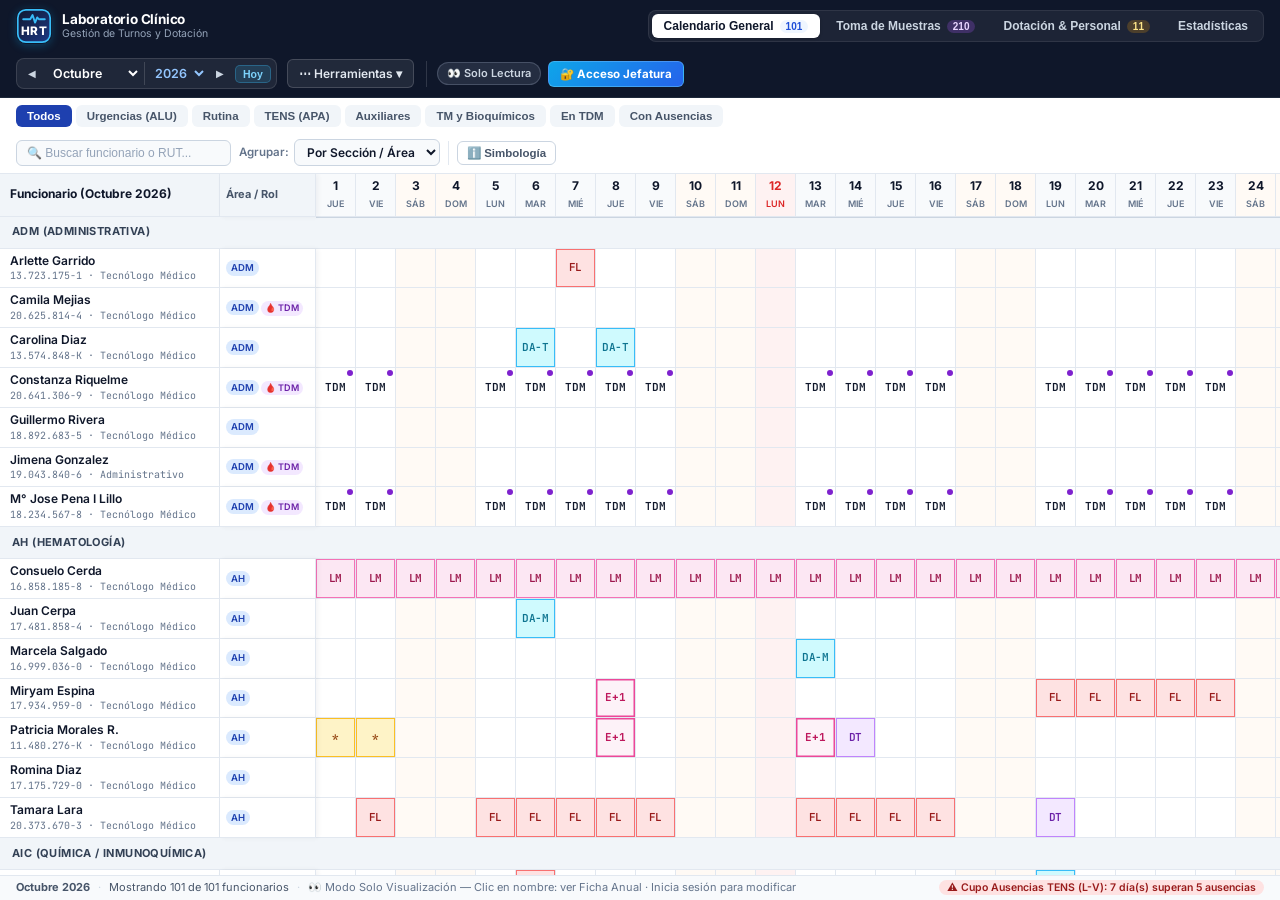
==== commit 1eb86669: "Establecer vista por defecto del calendario a Por Seccion / Area" ====
--- a/google_apps_script/Index.html
+++ b/google_apps_script/Index.html
@@ -2332,8 +2332,8 @@
       <div class="toolbar-select-inline">
         <label for="groupBySelect">Agrupar:</label>
         <select id="groupBySelect" class="select-input select-compact">
-          <option value="estamento" selected>Por Estamento</option>
-          <option value="section">Por Sección / Área</option>
+          <option value="section" selected>Por Sección / Área</option>
+          <option value="estamento">Por Estamento</option>
           <option value="modality">Por Jornada</option>
           <option value="alpha">Alfabético (A-Z)</option>
         </select>
@@ -3337,7 +3337,9 @@
   <div id="toastNotification" class="toast hidden"></div>
 
   <!-- CARGA DE DATOS INICIALES Y LÓGICA DE APLICACIÓN -->
-  <script src="https://griverahrt.github.io/Gestion-Turnos-Lab-HRT/data/data_bundle.js"></script>
+  <script>
+window.TURNOS_GZIP_B64 = "H4sIAAAAAAAC/+y923IbWbIl+CuwfJJKTR3EbUdEvkEklGIeXtQkpXMqx9pgQTJEQYULMwDwVPLYmM0P9EObzdP8wTy02ZT1H0z+yXzJ+A4AJIC4bA/cGL5Y1X0ylQgIgMfe4dt9Lffl//nTXTyIk2gc33ai8U8/N36ym7Y6sJoHtn1l+T874c9N/72rHN93f/ovjZ9Gw0lyE3e+dXuxfvPVl4uz88uG/jvv/94b/b3xrtG+7d50h4N41Pi3+Dr9K+Po2zd683/+9GOY3MWd/jCJ7qL0he6t/pCll+kvDKJ++uG/6tcbp0+vD799o4+Oep2nN5xf/NJutI++tC6Ozhun5xetX1qN//ql/VvrqKX/QjJJLbL8937ovQ98dfCv6cvD6Y//nAy/xSP6rVFPvxzTD+3Hg/EwNSy+Gfz5v3rDu2Hj9M//m0wapqbEN2N6v35D6+RL+sr3OB6P6IX/7aeT1of3jS/0i84Oj1s//Te62B/eRr3u+A/9fnc8bFxNksGw8S+Ni+E4Gncf0o+M6BMf4g7dQZ/eNk4msb4DcXw76twM+/e9ePaF36LeSF/qd0ej7uCOViDu3aZf/N/+d3p53I2SqEP/98finV18deHGXumXG635y5n7enXcumg16P/+2mqQVRetP//H0v0M3oeB/d5X9kGwvft5+qH0ftK1zxfnH9uXx+dnrZP2ZePiy9XxWfY+H3X1Td7inY2T7k3UGUWDcdzr3sSjhdububRwj9v6WuNy6VrmRrcvjg9bjY/ti7PW2VGrcdk6u2qfHB+SdZ/bF+3ji6W7Hr4Pmp7eyQch6i6+i64TeiXq3HyPBrfdxa2cubRwr3+ZXWscPl/L3OtfaCMft09ajcNPdLOP6d+t08/nl8v7Ogid96HjHliod3jqa+/jJH7MeODpqxkH/Hn+coH/PTs+PD9pTbfsb42vxycn51+uVvxvELh0b8MDG/W+Dm/ovzvXcW+cRIOFO7v8+sK9PdcXGh+eL2Tu7vkhbdfGh/bJ1UXrjHYreYfzryt+2HOd95bvHijU+zqKk7vusHOdRA/Dhdu69PLCXb1MX298mL+euamX7Ytfjs8bdIL8+/Flg462r+d0ay/OD5durP0+UOF72w0OfNQbexsNpu40Go27vd7izc1cWrjBR9NrjcOFa5mbfNQ6Sz3t08FGm/dK+4VG+/LzMQWMK97B8i0KMd1tRhM187rRQzdOOv2od09RwaLjXb6w6HvTK43T5ytZ99v6ety+aLTPLo4p6G2ctk4+63DilAKkX1qLB5vtvVcuhQ/KO2jCOuBe96EbaU8bDzrJcBT1lkK13MsLt/uDvkC/6+lC1h2fHH+lqIH8cfuscUF7WAeh8429Gh1b7z3Hxt3P+n10czr6ri5u5+XXF27vyfRC43x+IXN7T9pXx2RJ49fzD62zVkPfbUpBTj6cU4L520owQfu5GQQHLurtfaBNOBh3B3TAxTdxkize4uy1hdv8dX6RAouni5lb/ZW27hklT+eNi9apTjY+tA/bF5TxnVEGffrhS/tsNdujvMMKFe4NH9Av7EWjznUvGtwsHoUrFxZu9dn0SuPD05XMfZ4HxnS7f6Vj8OK88eGkdXZISEXrQqMUix66+d6hm+xRSu3BHoJxNIjH41gnzHTiJbRPF0/CnKuLx+Hsss6o6VCcX86eie3WWfvqqt04PD+7vGqd/ZZm1fqOX/353/W/DwnUWN7dru9SzhdsM4Y+PqwnlnET9bsU2N0NB4/kKRYzwNUrC7f+ML3U+GXhUua2Uy59TAGf3uXtVuOXc7rvJ5QMnn5Zcd7he8ehTFA52wys63q3o4TeOe58Hyb96DG6ptt1EyW38SBaDExK3rSwBq30XY1PT+/KXYXWBZ2iV89h96fzi9PWb60PrROd4xyRX1+BOzyf0kcr2CagVNfFuJtQuhIn/WEnoY9bOlIzlxahpfm1xsXTtSy09IViwPbF6Tnd+pPjz+3GxfHXNp2n5IOuLugPGZDJfq8CZ5ue/ui0nnedIm3y5wRB966H9MmLHidzaeGuX0yvNVoL1zJ3nWLwSx0qHrUb+pQ9bV8cto/al09BIwHYqzvefW+HGkK1l4Goq/bZZfamz15cvM2fW3U6UAlYjgkI6VBIeBtfx4PueDF0ybu6iE9PLze+Ll/OQtQnx+1LnWXOWBYKHo/aH9pnx1cEnBx/pGDxqn25Gp+7lP6Eu7nH/2X6t+Y7WP/n+Wm6CU6/tC8JKtuDX6ddOyazbhdv98KLi36bNvHV06tZh03b9+TL8WWrcXV+0j5KA/JlSNp5b1Nc6LjecngidMdeR8m1ZqTuJmMCN5Yx6Oy1xfR8erHxy+LFzO380Lr4oJkruqGUpjd+oS1CeQ3FIb+cn7ZXkkg3JFaQMKd/Bd2k89t5E9/Ht1HOfZ5dyLnJh09XCu9w++j46lPjsP25TWGGDq6Pz5ZvcPDepiw9WKUIpXraUZ/O/t4tnVZ0hx4Xb2fm0qKPnV9rtJ6uZR3sJZ1c5FQpUTmcBXAUsV1Q4kIxxC+tJQ6Q0sSm36Rb6y8zVED7tjfRANI9BcCLuNLzi4ugkn6V6Kk//1EAKX3RgNLx1/Mz4qbOdCJ48kvraAmrs95brv++6fqwh1W/e/M9phC20ydYaOGWLr++cFdPZxcap90//5F/bJ0eH35qU8TbOGrRs//Xxunxn//jnI4w8rWXy9meSwmGR9meC+AEesMkHlOOQOnw8sm1cmFxh6ZXGhfPV7L3sqVZ6b82Ts4v2ldpAHCsTywiqJf8qXpv04PvecFuDqw930pKcQkiHmiKqX8/HC3hEMtXlnCI6SXinuaXcnCIC0KO06QgzXlP22cznr9x2f785/918rW9XBpEmFuoKCMIIbbojBZNhj9yyNL01SxXejF7uYgqPf7lrHVI/744//VcJ7at1WjfJTTeae7mQNrz/fsjHo0oFdK7j+DzJQIpc2nhTv51do125tO1zO38a/vyktKm1hMcrGlRwt0pY/2NUHfi+M+XN6by7feua+9mY66cTPsmn+Pu6A9d8RcvnUlLLy+Szvp1XQg4ez1LOLePL//[base64]/8kgKCH8mXHh5TNpUWVE6P/i+Zk39K/Dj+Vmn6NdFvxv3fdf1w1NegQC9aQsYXX12sH05fbpxEBXj4lU4LntigE/3nXzOJrEOpgfKby65js7v/qa6s2yymTbn7xwnVT+VFvAtX86Ler0uXiyPf1tkvuoa41Uhp/t++6EKsWVaxfBT6NpW4+bhIAu1RjRo8xHcUtHW62hdrjLa/mAQXvWUxH07f0/hK72m8OU7fMnybtwSDSa+3vMOp5spqrtRczT6hcXWauc3Ll16QyJ9dyd5XyhnuJoPbYaN1TxBB91Z/wdmwf53EjcPpBwx/mt77iS7Ipk8lrHZxsy+/vniX0wv0KfML2UT5i06UqYLwqv2xdfZXItcutHc5/ULYwwr02KSd3QxcWExnDuFGPR19LLvs7LUchLe1eLEQ5D2i6Fk7lBMdpMw6Qr6uFAdpIJ0iasuDvdndu0F0k9YaTwZxb+FOr1xYuM3H0ytUhjy/krnH86w6PSN1IfKXM9rclGMvF2429a2lhMXeY+U895zccUTSj/4WUcIXdR7JNYypprDIhZe8bcmNT9/X+C19XxVXTjim7wZUQruyCq/DlX/TN5Pe2CHPkcTJ80E5XF6I8vctrMTH2RsbH6ZvrHiqWqFL/+csR+2vYyluhoMRBYBDcu4UlAwXy+cylxZDyNk1cvtP17LxI9XLUayoPdLVOZXvX2nH37qgl7NVXD6Vr7jvfaL4PVCn/42acm66o5s5Dt0ZxfeT3sMyk1rypsXtPn9XGW79nLIetq5aaRz/DFvn5a5+oGlADxZ40ft5HFHFIZUk9uPH3Ptf/J6VzZ++iQoY+0XVi0+1oh/arauL41nBQP69p5iegNnAdWAjnud6uOhmMsivlJteyS2Ua91MihjZ50K555ro1iFF8M81o6sFitZ7pZrLKRRSjhonvajfiUf3xMIu1RWsXlkMZdJLjfbCpWy21L44aZ02To51p+u06+q3FJFpfbnI8opBYMPCAGkJP1V2/k5HYD/u3EXkIh5XS/wz11cr/an8c/qG4kr/Od6VdmOdnLYbv7TIefyWJcQtf6WvEPLgnCSPE/LM+VF76dtyD88v+n1VARiPtrbjvcaofdpB0elPyEN0bvMj9uL3LMNf9KbGKfn04WOlrElREWjw3gnUcnn5K8maZht3uNDP0okKMifje3OeiOFCJ0ylx8IieIzix+aKGIqEZTHXQ1NvBMGLdBuphulxuRh6+dJyJXR6Td/Q+bW8MujfplWlC5UlRC9RIRS1ubR/PV4ti7AoQ3KUD+vofwy/R1PS4jYe6Z6VJNI7ONfbm9+7JDqh3zytSx9V3NmuY1M9z+tE3GmLU9NEZ9TtPdCtpmA8ukuiAszM+N6laDN9c+NSv7nieqimS439wXJs+TrWg0pWqW/0mdPrJPnOv/x9y9Wu1G76zAJWjIVCUujS/uhfX99S/JjQsZpKhXQGw4dhwSlc9q5F90Rvm+qLVHwWHBIFsKyVUthXBSHrBhlCfPXHf0vigsTA9NYskKw7bPR7q54VhKBZQfgakwOtf0HyAXT3etPof7ktb+Xacl9eRNICyaCgAVXLYqQM7QUhadSEepJDzzq65oZOha2V3L94JNTtx4OnutBZlLPoWHKvL7qU9A2lxaO/Hp+2c1od5wWkaVPe5XL9mO34OtLfVgBaVi26/bK7yfh750dOQdLKhcWtSVcavxZR2vTDP+n6UCrB1eIAuhoprUtaqYhxrDR8/FeMjUkvJd3beZRH205L4CwS2LnXF3ns9A3TyC+/4O745GtaaHSUauMcn/1ycXw0rUBaqbK3CAog3ZZtdTG+eJdSNEmijIze4quLkZt+uURG74Qw2Vm5ljZoJqSXapOt6D96PiHialukz0vfxPtonKRyQVr6lWSX5v9euKOFb1m4vZ9n70mVYula4/R97m3+rKkd3RE2w2m1Xqwub5j9e9kVeJ733qb2UBfjVs+Kan+fUCQVLVE6q1eyBbf/deFSUcmt7mLS4Mh//XJMpUL0wi8tknNqLffeN4nQUfbWSOO9nkizQzxHOWX1SvZgL1VOmZ3sq8opX/Vhtfz0N0nrMXCbyy60dUv9e90RiUjOw8ilG5m9XKoa8dLbVKfBSfq0U7A9WlG9WriwInmVpA///Equ3tXFUuMNSeSRasFzg/gydBcSihQE/jJsLWSfEnpMt2nOZi2D/YsXlhF+un+l/BY93n/+96WmuieS60P78rx1fLYc4fuUX4WWixJIzcSR/iPq/S1OsqJJs9ezkkn/9nShSDBpWgbYavxb6+RfKWk61R02v/12vKoXY6X1Bo7A/fhUl0S5DWX1/xF/pzct38SCd+QVMB3qt5SXL5Hf1OcP5UXUUf9v7U8Uk7ZXGO/[base64]/0ZQDid7eRbfDlJlb7sgtesdKf4ymIy6nbymKHw7bz/qAMyEOHUtctAkfXHbPYUixrqPwdjiJQPwxL+mKOt/jtPp5SZIj7/qSNId+w7Twq6Ds6/jir1T29QQQpj6EhAB1lHvRWg1zSffSA/Qk01CXHMAPYgcIkHkYJvff6SY9RCOKcR8zQXHxOxf7pudvanydvqlQzWMx0fh6fvH5E8HgpJqwovhq6a4ZqmSnuI49bOJDd/j75M//2c+581ftWtz6p2bGKC1Tuaa7+2MZwS16R17LY2v+lvKOx88trfWnC6g/HGc6TTXfoJV1SY67ucM+35e53VOl/s7o5vuk95hR8J+/npHvb1w+XSjQ7m/M+9MvDz99OSE5GkIoz1aiaD1Sya6gKF+ye2tyO2f5XBL/oXkarfc5zGZ7S1ezOd+FvlyW8mkOh+r6U5Bc29b+qyZwtGDo+WoFEclVWCE/kq7/DZ4pJaVBctJdavvPXMrKKOnYmXCKghaKNGa+OKZbO5NS0mjFZ7rjq9lfqAcpWdtUX62XN7jRBGMyHDz9IesYsm/J+ojDhUtFXoKEFqnwjeI4oh8vzs+e/rB8xx1SAnQ9d5sqw5lhYS8UacwKqaibdspOxD+6SzlLwRtyyqsOp+8oKObXzKXOuKfmZesNpyCRF2xVPr4mN/m2G98Np8kedeont5O7Jc2gnKuLm1lf1hpXUZHXaP9yPk36tN7i0Zdfzlc7UAgMbm519kFNYrW08SHWeYauoqH+qQFlzf3rybL0Ytm7Vpsk4san+duK2yTa8yzw01SmnMiO/LkTftpoZXv+TqcMrqvHsrPOiWFpr+GwvMmQqsIXLxf2GT41nj+1uNHuP2v/slrFrAIvlbAI4LzK36JxlOYhs3blhXudubRwo/91dm3evJx7l/913sM52+kfWmn6nUvpN0muwt2qCk59t/hcm+IbeQ9iRLsE93evaa5Hngx09j05OhYfn95UKmShVcqJVj0+aq1Ka1NZJoWCNtzunquTkbB79EC/Pqa/PRjrDTvK0TDLe1eOntmH+dvKFc0ujokXILKAROK1XMh0Fkt2DsJUeTOkcqttJDiZGswXxj/[base64]/L3vS5C17ostfOguy7PL86X00cCYW2bcBD8FkfIqceJudirmpEaV3Ms3DEau93i7R+fz1f2d+uDjfUNnGQGu/v2UCxnEkfmUs5w8ZK53zMnMpUn/Z5ygdR6CsgKu1uLZ9F4xIcOLSPKNlhX0N4w0H8YzmByVxaLOqcXqOOkOdrefu6/avOWM4vzwlS1YTtOdXMUba4KlPd1Okhzfmwlo/D1uTv3V43SrIFiQsXFm/q7OUpALZwb1tf/v2YKnr0YIG9KdLmpN+ZSzm6tKWJ96xOtv3ll1QDfCHtPtYn4Zf28mTvZjokrOmvtIuJvK339DN7mmV9iJb9wMqFpUIOfYX0qp6uZEM06jxI582nrS/EAZ4+Fxgsl28EWqDQWWmEEXkn6YfG17qIa4YVL06hWb6yNIQmvVQKMOs6mA9L8cIcal6JF7T+Gun9O44N8LxP2f+ZNAD1FSVxTH85eiR1o8nfM1UCRe/LVNK2529svCEzzc2I8/+o9a0sbjqk805/EFvDLr7RP5eSidslNc3l1xcjgukFSjJuC7Q00xT4tJ3yfa0vU/G09qG2fRVvCKmvQwG41OmO/DEcxelQJPpBy6We+dcXd+r/+/80fqXL1JVER9dx42T+hoKKll/PL9vTIUr0Xl30mTPth0Z+UUWRp7aK12dbFPYOWibRH9GAxP0iAr9ul7V2Vy8tQpTTa1QW93wtC1DqARVnlzPNRR1nEWKmUZ0cNTTdQk6hlmo2t1ZWv+9bOdb9rVNod6zJ0JXW49zLi7Lz6fUU9C1q9bjS7bBTwFc3eGS6j7UolKKZNZ69U/5/fyX26W2lDxzpj1H6tf/8iX78t2+dvLGUt9E4nt4Gm+orLfr/Tz982oi4IjJzM7ydFmCk9yr6D90lOnl+hSi/YULU4N+fT7FYA8Sd8R/30+X4cjFNF6jjmVCN+/kdm7a/0/wAuqdvmsHPzWbjoGE36d9vfyKLlk3IDiwUbcZS2ivSkpwZXevacZax42wLdpwNScep8Sb9/WRHak+OHQUTctdek9NVY2Y/fdGanz7S/5r0v58yNtHQhvQzOxTKzHonV6w76d7Eg7S+PfVDUdakAprYYFIRaDS37NM7lVmn2WvGlaIZ5K3LTrpenfa/X13k2UVjzUna5n6YzHQx2n8fa1lo9f1t4//7P/[base64]/mh+TFnWxHAd3x2rOGnq+OveXYd/fk/iQhaljFZByKQsLl4EIEESzIVQxtuM673ajY39l5DrdRFUNswPT6JJv/WTQhPL7RxtR8M4oEq6dLEsm956OZ6rpx/[base64]/VwVGhVwRDj47JnVJVasZIUJPlD7qHPYBjEHDIExY0orX6atiEHn+ciUo4sRGpZa9ZgTT2fDyPy5ADVujlrI09ne0Sezt6uCdOIWKoRpTC0THSuEBv0GIl9cH5ED0RjUaLfu9ceQqwZpsxewqbK07QxGGIuA/Nyali8XdeweJwaFpqq2I3S3hex246DY4gJBkiy5Tv1hcXFZQcilsSIxjhSAmVWLizBsTFyYTFPCau80GGVF4Y5rjnctWsOK5QXppNWxXoCE2qBc5KaEA4Ho4ZSjOPmNF+5kprIDHiHC4V3MFcmi/[base64]/4WDDHsieod5yLAnJT7nAqcens6YB9xKJsHZ/eiSjOVTNex0B4728TTtbuuZepQ8CJ00D0MnzQNBTT2chjEPR//MQ9I/8zCKrcQ8KSYsTsJ65I0lMRiSj/zWJvIyoYherdvBeMiYh1Ey5UE1hdUSPDJgemptTO9s35je2ZqYnqozphf1SFt3XOSqeD+9dXCV+fVXuyZzNB1A81TooZmb+uYqSm7j9dT3FYy0noKQ1lPC8UsD7qekRJjPIybvhn0ShigP0zDchbFZVgHJtCm5Mm2cZlkFpGmmgIFoJUrTLLqZDDbxgFn/Z3k/TxfBaMpR++v5yRe9Mh0aGnv6OdcBxg9DXQv65/8aNG7pGerSsD/aiOmXpMP8bsedEdl8O+ktfHvGYBrURDrLnVGXZlimjkTDQOubXZsdyWcUlCxGoaTBWwFItykQJF7hIPEKB4mXsLvuo3GSsm76SU8H4kz/DeCUM6YRqr2V5DDvtFU/O80Dy6d/FgSxHz/+tNWT9/kLc8/fhd+T0+be1xklRU6PVdzKerelmf6M5v5uy/wLC27L0+9Zr/tfYZTxizkwWGSOQiJzlGhtP4VR4KygaBwlkMbx16VxXuix5vA2fj01Fk3QuY8NnftQYgr+2t1Sn0933i71+XQddNwHkpL0saUkfRQpSV8QzD9vbjBEyf6aSHK4axQ5zEvVwvVpDaHnFUOuxEdQBvVRNFf8TeER/8DaEy6ivynvKUt/QVXVDx9EKNTHUf3wIYRCfSihUB+jdt0XVrteLIYh4SFh4Z0+Et7pi8Y7fYyydR8K7/QF4p0BIN4ZyK1TD0RR3WYMNxCO4TJGbge4ChUBkHZxAAW3B7K7jbiwdQAmXxwICNu4cGcAC3dKWCUj3BmAC9+ZZTvWP73eWN8JxXx4u6tTLL0TS99CZXEzBDX9y9pi/p0wS38E8jWfhZ94HGA4wAGGAwg56ABODlqCI7iP+jr+pZnkEc+f5SORaS1yfsU0W7n24phUay8/t+n2nBQI1yZdOsJG9zGtT29WH70e4B3AAN4BgPpzgALaB0igfQCgOBNglCoHUNB9IBC6D/FVpEOhKtIhjIp0CKEiHeJi9CGQinSIpiId4qlIh8DiHSGAtkAIIbkcYkguizCjHHcNhRWIcIDWEEe3IsTRrQiRFKRDjCrcEEVBOkRRkA6R8LwQAM8LMUpxQyg8jwcctcwbaqejG4/eVgX9po1bcmlwM3bGtbD+CsYiLGFCMyu21Ll80tDWz12VFw0zb7vx3XAqHNZ5iJPbyR3HFvMc1/qOFGYiauzVkynzK2JzcqA0Eb7PVEMpYjUMeKCIhSiHoNaPeeoLQck5T40Q1LZN2V3mMOjSl8X0XZTtDW5pCMCAHv3+9YS37ySfrkbwTYSbMBcGrpiRj458ehfmLFS464UKOQvF6fAXcSyZsUU5LtDQjC1iPcwIkBw/[base64]/azshEAv8s1GABxtH0KviFhUk6CVilUx1HPXz8HvW8xJxxpl7wmSYUY6P2fBaXHKCEDM+ZiNocW17QV5ei2uDp6gWKDN3nK/UuIKBD4lxErQJhwRJ0PM1iH/ELGvykck6PGBGsMuWrz8mIkrg9CuydpWUfsWKrqyW/YoidhYDRrWR+hXrCTwaAGAHXn9sxUQx+mPcpam//[base64]/AmbREXoyjehYLfXYHwuweoiuLVuQq+HKr15AzgnU2xTmJ6NjoP3Yei6MuryBzwLNtm3LIeGu2BotEeopxNxU2YJa8s+2eneWD59M8C+PPjx6yZR+2v5ydf9PJ1ro7bp59zN2Seeg3J2zx/4dv0b407I0r5bie9zO/ZDKf35OH0HMkeT3ahoJGL8CRIEjG5CA9bttpDUY/ygEgVTyapQkdc0r3tjLok2Zo+V7qeeP1zvD6qWCaORcJDZO4s8tBVscqFmCQ4EIKNbnR0QfjeHe1eXRbFPITXCStd+hEHlvq5ua+w8vkLc8PKhd+zFv3m4ehQSdisfObNE6NHZaSspGXeHI7Kg+KoPAw9dQ+Ki/JQuno8FK0pD4lQ80QTap6QfhZzZ46HQQ16UNSgJ5AaVIDUoJJLDSo8alCBUoNKNvegibVxNHikHTns08Cs8iBGicIZK1FjCpMaU0BTYCW6EC4tJsjjs+gjBTR8RKHTR0pK/M2YpyJh4/2IowE1ZMeaTCZjEsrzhNiyXQbpR7dP7BFFHhR/9OINonjBM6nMPKLCmC0jPFA2sJ0KpKVO4XB6EpaEz+kpHE5PGtjEFvKT4Kk5BKUCUutTULyeQuH11NqdjWd77Ww8W2M+jkLhLBUSZ6kAlPgUBt+noPg+JZDv8/Hn4/gCnpWKwnw+eEUxQ6nPh5ke5IsV5eLQor5sqZFK1KEvjjrkslK+JFZqHF9HeqUGhfm5z4hnP70LM1ty9prRe2gA+bKT+pAOwcoXeZZo/HjUuB8mS67yTThDkxdeXFNlzResGcPgd3wxInLF+ms+xOQkX87kpDJewpc+ML7XpSr9ud/r9OMfXVb4aDqnPr1TOY5Q7doRKo4jZCi2+RAjcPxXMgLHBxiL7WOMSfChwBkfvITCgPME+BMXAkHa/SXARgAzgiAQq/DBATYCYeR1JSQjgIkQjZo6AZC+f4Ct7y9iqRjwU8CCn+r7TLHgpwBB5D8AEPkPMOAZaedtBTwmeE14TAChoB9IV9BnCHpIcH6mYh+cR8skZhBglAQFUlAnA+ASAjbSh3VupI96upK5yA+EohqWefhKiCcOEO6ogmKHgtQMqEiaL6gish1WnRGbxR5OX2BG7Gn05z/I5b1ds5s+BBeaDoGEpkNsoekQRWiaaUiRoCrLmk1FVAvlU4tFBeYng6HFghdb5dju7cN2r8h2L9d2RvlWKAZZK4EHJTx7f4vGURqgXGtNY1Z4LENRhYEZSgu8DL3lEp6ZCrBnKFNOxdxwHkKUnIWo3dkhePeMtp1uA2U6vU5/[base64]/IOjw//[base64]/fvxpu/W+9FX59b76N6xNmliCSJNel4SYqUSO0hi6AY/rnwb1qJblaDaIOAwMcgcibDCTAxaEaIMMM8rJAWtdcqDoKd81O7ARG2DJZAMYOLqFoDshwrux2QAJS3If9fWpSfPYIp6TqzmKyWM3ZKW5Jrxcwj5j4eUWEl5uyZ/[base64]/GDtzEZ6uL1Jo84wLADCgzL8jFPEvgRRXk3+VMSeSbVflOaMXBHIgbO0SpyBIS6RjDfwdHqZy+ITK1+GUvFUYuS8OBUE+AHceYM9SQJa8chLBwYwsIBGSNQNVDIPkr+QbifDjf6orz+Nv39a3TrOOCK4gamx1lbP+ukBvpZJ5sRPw6qfpaEc6I/SdKh9kPySZsc61lP1NyH1kKzSGuhma+1kLY5kSTk75Sa9uMOrfLDJodj7aOZ+2icpK5XH57pczj9NwDAkDEt7SB/DSAYj6x18MhaCWEeNesNiX4ijzqIf/[base64]/ugRF2/[base64]/Kb9a2Yh/Mpc128lWgLptsZDOeCQycFFPvniQByAeVBkI9VhAaH3POAaE6EFMYfCQgFAPRuDJwwJCPWH1dSbk04OpfPTgZf89EORTgYjnKyzkU6EhnwpOH18h6+MrIH18Ba0ApV6fApSSpgA110qigIl8yn/E30lHO072ull3F2AY9XeUBBEh5pBiecvDJUcU9pgAhTImQIEURysYdRoFIKcvYVf1IuKK2TbUPWcy4PvqVQ0HUIKnKrPkRhSE3Ehqb0y/g943uI0fOwPyiv3rCW8TV4+WfrK8A0vtOLxIv2MtlkOJIAb6Opui5X3sxKN7Am4ft7FW7XdWxqrZa0a7iFmj/a/lgDTfdnGct0xEoJFrSeltTbjRI0kLtR32m0eVKDx5FQlxCkteRUHJq0hDM2Z6Kr9PugRfDxDga5OeSjXXmD3FTrfw/JxGf/4jWkdORcG0Uyg8ORUFJafCzVlqKKjiY9GHPvC8Eh97XokPOc3Zlzq0I02c7oeDm3ivq7U7T16FjJJnHasfxkeYauEDKQ/52FMtfJSpFhIeHIa+kA/SReTDUGi+/IYM/zVr/PuoGv8SXEVVVkZeVMdu1fDB54zwuAsfj7vwUaThfSjuwoeQhi+lMnwoKsOXTGX4QvqjDKC/DwX6+3JB/wAL9A+AQf8AG/QPIEH/QHZ0wOUAAmgOIMDkAAIg+DwAE+6XsDYMmDkA6dQIYGDmAFwIzyzsFGAI2wfyhe0DUGF7ciM/CIamrfowTO6/E1D5EI2oQWIbcX1Wb6yo22V7/REb8SIBKi8i4Wwzzz4O1px9bDl7mH2cfkne7OPpt29MAwW4NFAAM7pAFqbDYkACKAYkwB7GEGxZFWB3gJSJ+QjqzHzwGiACIa0cBv4jgOI/gprOkC0TfQuZuUdO5OPtI/LxiiIfLzfy4XA9oRSuJ0ooix/rZvIk6d4Oi0PwUGDqxCOyQjTxu1A2EcKTjAtFTATh8XEhtGRcRc+RPQXoNjvNg2ZI/yyov//48adtnggLX5h3Liz+nrWYylB2FM9lKkN5TOXcsjRCfiTScoMjo/[base64]/[base64]/eFiNOLyzGm/s3Mms9g7ncxibwecN/XvinAuhiIBEc8Ws0hg82SUSvaazQOrmeMod1RI+PyFuYWEC78nc1f+Fo2jNIamJDWJt5LzZG9JcYi55TsxZ1s0X02wWPR2jXoKcWmQuYBCnkmlFRPs/ACiYkIq4kCaKL2oXzqfjRvL1JzCNXaWi3v+jF3ma+cP/[base64]/[base64]/zmMGlFNNf3H+k6/PqtWARm25SHDTDzR3oaqk78/VSe/[base64]/+Cm3XpiIgU778nObbtNJQbmwpgXao/uYnv5e4036JesRoo4AQrRIEUTIo2JidSU8JSxWV17MxiA9HWlytxU4QEfgDPkKBKCzedGO1s60/[base64]/uUeIrN8e4j8ZJ2pCsD2j9XKUaBq/[base64]/7vvdc0k0hkm4KYxbYN5qN+kiQGaHR3etoED9uYQXr0X3M00pUQNPOFDRfqnD5UiVBsJPDlypYvlSJ40tZynwKo0dMgdCMsp4fBp2ohJUmmTT6hEd9LHpUAdKjEk7YGT1KrvqxQ7qeI5hInMH7KtmME4cfVDj8oDSv3p/oSIjweHJ6CAdvSnCSj/idote+BmBILWwT4KjudUtmzUQJcSybz5VwWFWgbNU/+w5HSIgGj7JVeJStEkjZFrKdEpzMXA+TBHs2Q85qzdkqAM5WYXQeKijOVonkbH0JE+G41KePSH36r2GImi9niNrdUFO4m9mxxxNyuwNkWbyUD8tL+XizyHygWWQ+yiwyH2UWmQS/ziDWfJHEWomKJNOgLKORy6xtFalkSmQWs4bCAyYGf+PLm45FyRP5u8foOh5/p9oqAvp60SOFEZO/MyzMB38+vQszKzh7zeg4NGJ52UndR4dwzItWwcS/UeN+mCyFTG/CGXy58OJG87KqxRSf3qkco9WujVYso41Ulg83PsoXMT6KIfMmIeQwI5QSlsOEUOI4BJOCmo/Re+KLGerDBdICRCAtkCbcxcFaAlisJcDUTAoQRqkEQKNUApRRKgGKGleAgn7Vb0W2ywYwkLMAfBxLsDaQdrZXIO1sDSBNWsDEQM4CrPksgYz5LBXBv4AF/tUYB+ODf8ErAv8C+BEmEh5HFhgYyBGYKVbJCQCqFYNXgwUGGDWNAdKA77C+Qiid78OkH1FIQWXxN7qRZVBwwoYyy/7ZUG2ICNWG4mYs8JU1QlxljRBlEkEIi6qHmKh6iIJ9hhiTCEIQiZAQTSIklF0cZ4IspQUOZi2NUM6ogXItDaFxDwNUDqHHKIRgYxQqHk1ZrQbLoR9xYKmfp6u0e0H3hS98m/6tcWdEt+V20sv8njVgWeEnglltJARVG+GhM7XQJGJg5yHSjIhQcHvFfdTXrpT2XcQ78GouzVBBOyWUKhFSTQlFqJks1ZAQatBDCDDoIYRoLAjBG7tNRGQIIJsSYrQbhFCyKaFE2RSriTHqYsUOYaMuVn49BvfJ3Vp1H3VRqvci4vmpQOpW3ImSSF3uUr2wNM/MjjQQeCToJFrf3YlqAJNqkpmq3pl33zVVTQ8TdRwlOlOd/WEL5tUDx+N0vYjw7WYKu+r67DlGMlO96wcS9ZwGIT0wMlK9Ik5aDtUrNRoyU70b7MF6kGUmNlCc0zDSf8ICJDb9J9GumL6QTrPBbfzYGRAb07+eFFQdVD19syx9+LNDpHiT/rkfkv75+/I4+oVfU11kSERExeVG2cacMl3otsJ5s/c0M6MrxsEwo1JP9IrMqFQzOcyorK1pYkZrGCtvl48zsKoicoUZq/r7pDsYR4MNorM6YDtGiljEKT23Ir6fUGB5u76nqP0UKwOhXXN4h0Voi3ACZkJbjg/gENrcRakZoW1JmAPCILQt0YS2hUhoW69ggImI56cKoW0JJbQ5lKkFS5lacPNJNvAetWB9mCqUXDNrP7pEhCEsGtuC6MSu6BL2TmMb9BVFbCcTcS08APpbNI7SsOFad1VuJV7I4Wv8g2A/RA19UR5Do79/PbbbgmW7LWlksJHetuDobQuU3pZll5nDtYD6W9mncg0SDAZpa4GSttbrIG3FmmkWYuU+aEeHzEbyfJsOz08/k4NtXZ1fHBdSMYfDPmmEjKLxkCKhxpvPcdLvjobLL781J8TJhDSgf5RSM7JcP4t8F+ViOLythcPbWvJnhtU8yzdo/4pI8hk8pgXFY1oyWlzLSE0bvEiIQ4jaoglRWywh+o1Kmx8JNyPKpnsdDeLHLdjXfudkFmr2mnGpSNOd1l4DZlrp/eI4zzrahhTKpYCZlnond9d448zE3VuNXDxNf0rUuZ1dSj8md6tW4R5tYO7RhuUebUhlYe4ZIigDM1Kutmy+gku52iCD/2QYwhC/[base64]/Q421C1ATaI/LUjmhx3xJLj5b20zrpxTZEk6q4Dm81abR1c7WgHZCAwz1GIpO0dTNregcuNWAwqntlzBnVooE6FelFWK7IDPnyIwxHL8sAMLtiRzgU7ADSqgzYvWkTIxSKDHVgy2EGeFy3CLVAk1Yv6nXh0T7n1I8KBY2a7nbVn0p7tdSbtWkOeha0Wn+p20KhuB6kP3llby/xkj1rm6015XjEOh/[base64]/GHrvAhxFpYqEN6Fo/RdUwgWBKTskAveiS/Mvk7w+B81OjTuzBnZ4a73pkhZ2ea6SsXjeZxwaXXqs4zrupmVc5mVrvezIqzmc1S1y5SN6srdlwxi0kBCLBNCLcLMirVxZHcdYXgw2ak28VoT3OhkG6WNXXGuT0JUD0X5/YQcW4JK8TDuT24lpEq+LAnFB8m/0fqlomut5j9YQvm1RndYcHinvxo1qjO6kmYFMmUYPVQpl6KMIRDuHivhHCRcH5zCBdPIOFSIs3pAYz79F7BuE9RccWGowsYjIwHN1bSAxu/6CG1nXhyFBZZILQHV2rFwXM9HDzXkwOxl6tIeCymmUXOlcjvb4Gi2/BMM6mueRgF3GIeMY5YmRItVqZAxcoUglhZv0vp8t1QDyxjmWnsSmlxrd1eF3lJvXMqNHE/HNzEW7CtVipfFFw86pXrUwVK+cmmYBXMFGaJt3p9g8eUhEFWTGhboUwXUyjTxdRrny4m6wjgoN8KTRROSReFUxIA/G4/HjxVEE09+QhgfxnZFQWg2KekKfZFVG3OtqfuW4yl3KdglfsU1hg3Cc562i1EuMQPIvPpSXoYJvffox79lhGppz0ibUCzhp+IBesmf8y1FSPdIFNIIlcMdvLG3tJPoKmzP0+XZR/[base64]/ANrTzSX/qY8fiv9BWvobvooMwl92MoGH3omoQRnT7jfjY6ICWW+o9tAXj8pLJSutg/b76yMYbPXjKZRexodJtqJ6Ka1i+O8aJ9a0ygYTJ2I7lqjVSSmfDt9autUf/io1R8idrGxysFHq3KQsCxVqxx88CoHH3lwoy+66GH27w3w/tZBNni+2vUMW33YncYUPjbmyembqyi5jd9uVOfhv446Dx+8zsMHrvMAYHtYhR0+VGGHDzC60pdTnFKinVI/K7Y7KcFU0eIDzLv0MeRSfKi6Fr+2dS1l0t+BhBGXjNKcQHRpToCoWR7AzOYMXuVszkDCbE5mwVHwGgqOAtiCowCz4CgA0I/vxnfDKaLUeaCFnNxt44TLbb6chVj7aLukr8pvuNS/YW2NnkBOrxurcAxg+1asFJPlYefGDStZZRbbO8jSFKcvgHefRn/+g1KDdSX5A5AZyAFarV9Q71o/dpFcAFUkFwiv2DFWjQVypjWXV40FsFVjAcIk6mrVRUIX01yXE8iry6lQ0CJ02cyDLQKkYcuB2GHLjLKcAFSLJAAv3giAizeCV1K8EUAVb9QvMt5uyYCp8CMQNG6muPBDwsltKt4IAIo3AgxRkgCqeCMQWbwRSpjbzijeCEUXb4SIxRshzMD5EG/gPLPoIXwNRQ8hbNFDiFn0EAIUPZgmC4US5rMzqxZCsb1rrHlDIpaKU40RvrpqDFmun1WUICHs4hQlhGhFCSFIUYKshZnZVToqNJQCRBjnJUk4ikxlIqFsip4lrRQKHE7LqhwRmjBWkbIJ/[base64]/[base64]/[base64]/rIE7EWsJYMeEBPHl4vA27aA5WCzBDZis66EFeKRHTZcnw6H+7AFBIpc7sPG5z5sTO7DfjXD4iuu4Kd3Xg4+7O0aH/a2U3TMokMA1p7Df9gs/qO+1BaX/xC1v0st5oias3dvtl7UbqQGkChqQBUwbwuQio8fs1v5qP31/OSLPns6V8ft08+52znvuaWjdvlL02+9HXdGdA7fTnq5v2stIsGWRSQU4+g2+GhwdgBfPxkBBqxuY6C5NjiZZdSOFZFmsvFsuY8cC8+2XwGezbTRajY+Nd6cvc0s5OKFXQY68+/hxDsmnNtGGBUrwpPwsGobo5TdBsGqHYyBpSt2SFPEdBBBdgdlYCnXEryBpRU3plCRSwdW5NLBBN4d/[base64]/fg3lNke0cpuD0ZrlQCm3OXInP7p15Ll5LKr7emYDuq+BNnVhaVMXkzZ1X9/oPBdodJ4IWzgkoosyJM997UPyXLgheS4aFedKH5LnQg3Jc+EYRReGUXQBhuS5whT0/haNozSjuo6K513Ji8fNzKgLxoy6kIMMXRmDDCuTuy7qoD9Xyvi08t5ZF3AKnNA9V4nPdVH5XBecz3WB+VwXrn2JNYHLZU3gqvlMPGNPtwswnMsVTfG6GB3NLhTF68qleD25FK/3OkZveUCjt7zXQFV7MqnqiE5M+o8NvEQ2uLHUgeXvp5cy/aq8Zsrpb9iIovcwKXoPcMoWg0jFM7sikerhNWd64NL8DO7Vk869ehIYMTb36sFxrx6KYKmHSFt6gLSlJ32eWTmLKTQbYojKevJntUk4jdYhYz1UMtbDEDIWY0YFMlbonmM3DEtwd5WYZQ+VWa6YJLW40PH2+LoNaGWhj5mRdZTgEk3K0NsOZXcntspq/[base64]/iJOreJMwgMXyYYZy+CDi/3+0ZYJ/62bHd/ggupeELpTTm5qWn7yMxABt4GKFEjQ9L1PhC2wsp2CDkPNHSGLM/bMG82p9/RhlgX8LYSqYMsI8yS1SCIRXpTx+P/vRlj6hjMKM+CDPqwzGjPoy0rA8wrFK4J2C1bPoCmxF6EWVr7HUreIra7+zMss1eM+6+9r/rD9UKIdPBUHnPECWRVNeXKoRMR0NROGd/n6acrUaugIj+FMoeZ5fSj8lNNFmMt/96Bnf6gqliWkCyq9ePO/QXHjbZ0PV4Nqvy3z4q/+2jUcY+KmXsS6WMb5PunabABpH+hliLg471QQ9mJpMZ94EFbSVE0yaK39+2/v9LcvwSvLuJ4/dFi9D6GP2GPhS779eT3a9ChATYREg18z69U5mlmr3Gmpl82UmXrEMJ80WrYGjyqHE/TJaY1zdqlicvvLimvGQgwEsYyZwAaKZjgDLTMUCZ6SjhEWERN4EwST2GHGUgZxRgKa8RwPAaEh57g6qchE3VJ89LeTEd7oMpMBX/6EYj8IjGrC8nYelYgIaEx4g1cydgiBB9ehfm7Llw13su5Ow5o/BVAAA9BXKgJxPsEWA0NYgJCIx6K85B05IwHYULgWTswYJAKpv36Z2X47y9XTtvbzulAmaQhL9/[base64]/dhHy3uTWFg6rZKDOHM7ZgtfzzlypnOK93ELBWa4OhvPQVeSN59TdvogbA9iNZo4MDq7mfgcT6m/KMT3/[base64]/iRJc70hybhEsj13JXkIoSGvQRtCyPnE5uNtKKELcd6+kgyE3DyEJwOxDaxLb6GD8OfmvqCC+dfl4gVPv2W9ygybUZkhY0bEJvRXzar4a3kAvEQJgw3QyyAp+DIw/45suUMO8+8IZf4dSRN9Szh94VuMy4c7EFAoiw52EOlgRx4dXKohwn/[base64]/GYfZrU4BlgIvYuH0LvbrazZXWf5OhLn7C2Y4/zdnDKwbfcnp1+S6+rd3MIvhmicK0c2nMFGuHBshAvDRkg4h80NBBKeFz566/4TvRX3oFVFb11I9NZFQ29dyJmZ28irgzSNbe4trX7+vvw6+6dfs56Wo4QTJJmMv3d+lErrCcrVjKKNrvTBBZskZpUqjvbBl7gYtf4uFF8iYVE4fIkntKzfEzI4gi+J5q2LtNBMkJ0DLfQd+ZA6ffd6lJCHSAl5UikhWtRJ73ELNtUjwmGxOR4QEeIB1/V7skBMM8bsyRlMwsCYPTiMWczR9LdoHKVNdRQtFWKa3qZ4Q3hgWftBGvQ35YUZ6S9Yo8xcQpDIKBUXYUZ5uffawW1zHzRis4hGbObSiGZWRIKHN1MAHioFsLFLtLwDS+2pqEl/Ve7mTH/D+uJDErzKfdTXYXxECpo855iv01KPpKQS/eEJU1JiAP2enFFAxdC4BzDPyJOjBsRTw/EwOgo8EDUchT8HRwmFzRWIGo6SNDe6DAZXiDC4kgeDM3FWBYyzKlEhJ0t2RAkeyMtHYGUtnLEwVoErPJokPhSEBL/CkOCXYAZ1d9xoT0hYzx09heQyksLuLyWQzTUjlWKiKHMhr0ISOFdoVckKSlNCoQFBCqNUUkGVSir5k519fH1nX9LM4BJkyJeAcHGQIR8RGfLFIUP0bqohjAYdQhmS6Dbeglmf3gWZ3Td7zbj/dLfgZSfdhR3qIbzIM0o3C47S7u/FPPVNMGsdXHhxDfkICX6C1bnvo2jrSvB4RtDHB9Bm9SGqfnzUqp+qTtrPcdL+rp20z3HSZhTBF5F4G4t7fEZxz6d3Yc5ChbteqJCzUKYE3IcRdfQxSjB8qMzbl9GkWJZ5B+tm3i8EubFSuwAxtQswU7sAJmpgNcUFCBKHgQC/[base64]/mWfPX5grErTwe9ZDJ0ME1ZYQQLUlRGvWCTFKhkIM1RariTEBdsUOMXge9/[base64]/OAEMspJ4tEYvCgUTsOkMiUe+GQuuo4ES1BUEiFZJvG7JBaMUsmfohXCPO6FCezqtdPvOfXmb1n18cU+/55ec2ffhJQft50qUO89F9TMvTa7yZfv4GwIINDCzYeMCCDSECI8IzGBNuG0EERsRSmPNLW5QITCfp/k6xQT/ukFt42MR75bYd7HxGdv4MYrVhHipmDTm9EiKeK1OvhCQjClEBG0XJRcSBw0AFbChUwAYplHCEtko4kmaVkC205a5pS/0ogjic10IaPN2UtD7skeKhaIONWfciuCpwkAOpnlvRrHqgeFOcS8e5k97jFqyqDdrAAvAcHIUfqetEWFBMEe505O81RSPj4QZeMidb9H5uNneeMHrp2uXkjOm3r4fuOWCyRiKeNnMHkQOh/[base64]/igahUqDr2o0QJIffjzvdh0o+oQjWi00VX3wwKTlsls7KGJ0+q1q04dvdRcewWVRy7uRXHVdJ6JZTWpr1KNeTJcPD0hy2Y9xeedUdeS304ylp3eH56nLYgXbYvvh7TUufYdxjd01YdR9NF/hciuvvd0XzBL+PkgWKK4ZpcvkKQKFECYj9WSb/CE+wQsTYcJVAlR3rpbkLPe5z0KSjvPhSJM6K4OUZjiUJQW1EgQ793Fj7sTpfA3GeiRHTLcHVb1T91Wyt5/VoO9i3DlhTeuOLXs2lZfR8KQX1HAajvqC2r7+wG/TxbA/1UGEUwCgr9VCBqPD4A+unLRj9LGo58IY0642jwSDDusB8/Gsor/LXFBvcB5qoiMFdtDOb62GCu/5rAXB8FB/VljXjmwG3+64HbfBSkyheHVJn7qnwMeRoJZvRphKL22dSycke+RAeLhRRWta1WpGN1kBuOzM7jjx9/2rqm1UFxaLLwe/LuTFcDGPGPVC+v8zBM7r9TOP0QjUgX+hHagZrBZAn+k92V5aMp/[base64]/N5QoVTcypIg5+dpoHzZD+uZ8i4ufvy6shXvg1605PX7kldSeGK2AgFRdbynSpFbNkKlJxjah9Jxbv8ZED4IhYGHOLlYiHxATfiFgLDvSxM0+8U+iD25q0eVDhp51Azb11Jj1/X15QsfBrqvfmiHjwqkADPAcvSwqo4o4FlwLibtmPJ0zkYKshsBk+MHX/iHgkDegO24b6qQSNJukOLFXXWDEvf0hLbXIwA14lImwx41VyHD8HrxKxKOb+GdvCarFYsQetxaKieZ/e+TnTZPxdT5PxOUOZWNCMJeAhY5aoAC0dAy6QsHDGEn4RztFcwi/CDHMibAGJVHCNyRk2/nnnLPKbz6eb5vgWkmQFd7Fy8tmzfeezuQlT1Bv2dWBBb/9RhCharKmWYc6ZFO76TAo5Z5IxaV//iTvb+QNnXEFDMm/Jab0YR32dkfSiZKMjt87jRk3pfP0OstSmw+F1nIwnZOa/LBn9eTIYT6Ke/[base64]/vb+BDs9fWDhravZ71ktlHZRUVoIr+RFHA/L8sV4Uqg1JKLjYxj6tRaePsbPEAcAaHJTuGOc1CINszd8H+/b3Qbm/D3L9/aBLv480f+l29PpxhyK0B9Z9qXGwb5QFEfFEVsJoHMDeH+efvT/Vt2x9cCsDpOOgqqCICFl4KJWDgVI5UKUkDp6eiysUq6qA8biYEh8ugsSHC9QM425p+qi/7+mjfvn00Q3AKhdDKMRFEApxUaAQV95glYlOu+7pEGYYVGt5IHNLk4RnhQ+8uGKT+zLIwkVTMq169tZfyZQFTEh41pLJ+HuqtVjcHyPI/[base64]/llpJMxFsrriOA8hobDZZOTqBVDYK535riOaLGK5DGCfh9bf52GI8Hgg/[base64]/HllLVyMBVfiPTTOBo80tIM+xTClg/UYy2Q5eUErmzlvotjUu27/Nymm3RSINyXdEmbb3Qfk4vr6Uh1Q6jIx1O08mXP3mR1yklw7t8oGbrpjm7mbgLl8WKhdxLc392EignjpD/sRDeTQST9VDK2NPoAiKqPUh7py0NUI5oMw14aqdwEH6r0cVSmfDREyxekBK4hR9qUvU5/wstlJbT8FcJXPqyako9RSeNDdcuJQIEYaFYApiQdiMu76d3UfUTCtqk+J/2uzc0SP5w7QBBVCmTPdmXhJRLcBwtXCMAnZzI6BAMEeaVA8Cxec+9WIEXVp0IBS9Wjrb4zfCplkgHUTKlAjt5KcR9JACAaE4gVjRlN0m1WTmYEwmfJm3L9AKNmJYDK9SUsCqOrJATrxggxU/0QJh5ipfqhBOlhU6ofChtNwMgGJayLuRcjxBBWkWCGOXsNpXSUVMhew1c01Z7dyBCKkDCpkKyHUMl6KEcvoThZDwFEH0I5LRes7DwUPoSb11cSYvDxIUZfidMUpBxanJ1zzai75oOI5XiyI33gHwlw4KxJvVtH+MDJillyhFp1y/Ck97gFm2qTiJuQBe7jVBuDmIIjzEdLiEoyp8JAhGM0VMmLsIFTJb8zF/iCuiMiIggz1iXCDBqqfaOfd4JA7sgz6u5apgcXczIZi/tFOAMuZCVi11WBrHgHbC2QhXKQhL3NhIAkK/YUaLLmBD7qZ2f3gY/+ktzAJ/[base64]/wRNod182mVytblzv/gO4tjR/IqSvZ1RSEpy/Mn4Xw/HvWnl67pRvj7O+WOEU3I493MvSaCHFBfMiDmzXIaEEQsjzlLQgbRSS14AdKsakKa1RfKQEKtjbLWF92/xmrCTKG5FcTPJUOrFlQsJ7E87SUoBpuKCTsMuGGkty1GTcUsigc3NBe26Ud7dGlHa3RQVLBuDrUQ3yjhtpHSl0ITeteR4OYs1xIc0kyxtUeBq4AgdrYEKiNCoHawBCoLb4giW+EGJkRIevCQtlsgSMBDT0lQmIKU0+JEDPMmJaNpp9S/[base64]/XFZA/cZEi93UhRa54nTEh+88Ed0lYCDOS4mKAD67wubyVwAcXqhW3fr5gu4yHEYFxwRAYuXkYB5CRlYWZul1djMokF6rb1ZVRn1SGKXngNDYHj/LE6hfw8CgPtoHUE9pAauhB9BBk2DzZVfZcQMp7RXOdWZCVJyBR5UJWHgzayOiw9RDE+CTsPnMDpyeiz88I9nivqdLEgwJ7PATdNQ9bd82TrrtWit94YH1/[base64]/sgao4+FE/lC1Jz5PFUPjJP5cvUFojSgstrcnQ/is6hasv2l8x+DNNpqHY+DnHktdSHo6ylh+enx/pbOpfti6/HZHOOwYfRPRk4jqZIxL9Qb0K/O5qjEpdx8kBJErmW5+9/u57Igg+m3enjiSz4wvgtKtOOKY/SP+M2vqZKkvFwfa/yFybVs/tnrQL/M6/0nj95hmCfeSOyFXWndbkRp9Gf/6Ao5u2aqgX+2nKEJ3uVIzwp5fqim8kgemU7ncV0Co2NfsQU7Y3HsQYciO9MKPXbgnn1yGV/dPvx4KnCb+qqR+vv3doz8ia5Dh9CndbHUKeVYEYlYs+XMhqNvPjvFGn34w65x4dNskGh4YpZEsdHEhf2Rej7VGAEfTmMYF9n5rQtHzvx6J5Q5cfdIBSWlUIE6sUgioUfsA6h6IPp3/[base64]/CzAKH4OoKR6ApAS6FC8YjIPNgqRYaMQCTYKwXXMq0BOoVCFHFpfyhiT4eDpD1sw7y9M69xD+t8O2dc1ZYFCBCnwUHYnKhcwZDlU5n7ceTXAmmBhiIKxCT3ayesn3dvOqEu5dbohdXnR+rux/tWiZo0jCS6SD42GMNCoBFdBOmi9qF9e9hWCYItmvZhQoipJqt63i0BxXq9n/+x6L1qvp3/A21wlE11YSuve6/QnvFRdXFDCkmsJEcTqQ2yx+lC6WH2J1kkIIO0eYhQYhlB4cYhRZmg15UlmRL0beuAL6D6uQe13bmZpZq8ZF4fqgWj36lN1qgmUZw6BifFgeopOVYHInbnbKUs2S4ewV1WMxP2KRVh4/4pxdcb7CeumLodHMmjYjx/LW/Z5ZtUe56iA71fcpdLw/Yrmycb3uT60tlMyDdD/[base64]/w6Z2f47v9Xftun+O7jcMwa7h0q1Y1okqFR2w6xCiNIcJpsoFaCwHis7DkIiTlw4axf0BOk4eQWRD1zXIyfANCZoNUNtvyELJyCMlGgpBsLDHRFXskQEj0bqp+JMiFsIgkot+1uVl1PouMiJktXDuVoRHA9okvGYfHI2r9pRpPItrJKeZ3/[base64]/[base64]/3pgQmIeeIwK24tlienFovVT+ahyGt5mPJaHoS8lochr+WhyWt5GIOP5QQ65gY+D0kaSsL+qgooeiCAohGH88C6MAWl4jzIysMo5PGgCnmYi3KUWZSjjRZlXjt61KXVqQ63KZDyI8VKz/Z97xOKkOlcuaPpWN3bYTGZqCrCGzWfFFoNiVPISJxC0iqT4Cye7EiP0kcCrqL1F6a+QVwVUE7hqforCfpdTGRRgXV5KhRtNeEu4hshDTfd0c3cpRsa/RVSoz8LAlcolagKVFJNAUiqKRCkVUwgO+jSl8W61XVAjz7pmwxog/WvKRXZxsOT5wA9uqsHuW5wN3OKF74w1yUu/J41cGgFCN2q1wLdKjDoVsEK6CmMskMFheEqkOJDv45oaDVU0EdGBX1xqKABTfNB0LSIhtHQf2zwUF1tMJV5s5jQKYoGnQ2V8Hyhjaj6Pkx623Av9UDfWO21PoK+ny9BKI4J7zJtyTjH6StGW3boFVlor4+i6Sf8CGMBhT5sy7oEt/cjpmhX1wPQI0XGJFTns42zqSDi0AiQsz9Eav6FhTHI7PdUR4F9EARVTNBvbn73AfvFfZh+8andN/[base64]/YcEjIQseUTkPkdr1Q6S2Ao+EYF2vIZpgYYhRjxJiIAl2E0P0b8UOiW2uKyZgtbny1kcIQCLioWG26zIfnLoXSWs4aBzRQ9a5G/Ypqygt8uTZLLtFGcZGM75X0XFKEDXkepiXFjV8jK51bzWJy32X7vc5Ha4yloVRi8dblvY7K2PI7DWjKZT80Ydq3zCtds9bFMrx4sHUF0zr3cnBW7MssNXI7S/Un0I9QLNL6cfk1uJVEzyU7iw5+LmIoIXZFis1VDb1t3LX6C+sBqidb0RzS5SBDxGxJ/8WjaM0kCZvmhTgagJDECMcLWJx7qO+9ntR7yHi7bF8yLM2HoKBSG87pNohIm0Aa7k7TApYyw4PxUkUigh8zaitnGyE00UoYlE42K1VZ+w26mlfHBWc+xYEelYNp7aQcWpLUiMoH/Hk7tPsyXT6Avv0NPrzH+Q4Niv7q7hP66NVWN4PumKWTFU/rhEvmlvcduO7NNiLaB45bbfJ3XAL+6wm01s42K0Fhd1K2HLmFmIRjz8XxrNAYTwLBdaSd4Tqgll9hFI13B2tJx2lCfMQQh/3Yey8FuFa+hPNdFCRIy0rckp2H42TtAxfuxmqsZ3GIbvZxkEqydncm0To8/flbeKFX7MWPGohNWxzn8kcRuhN6/Rtznq2W0fW0eFOWaH0q9cQAOQaK1QAkO1faysA+PuEOlCiwQZ+9y9Mt7t77rKCLzY2eos4OTnyhyuGFMgfqlz5Q7Vb+UO1lvyhiFCcQVxYUMSFBVJ0bteZuCjuu1/53fWWD+BxEjYyJ2EDilNWXLEaTRK60UNeEt1oN/vDFsxjTHzRxrmH9L+9VhayGAlbxogeM+At5kFj4MQ2ULmnUO/Ogljl+UGjQISI+MIsECHDjIleivsC+QSeR6vNA1NF7ULE6pgxdwlump6QP+YTjSIt3bElZ5YDRYcpgWHvjVB5/r48KHrh16xBRNjrDgl1c8zf+pBQt4hDcvOHxTN1P0Q8loyqcZsBhNXhMOYwIjYUIyLBYxqZDhtaxZXtBCSouIrYcCztFRG+mQGG2yDaKw5I/[base64]/OL48Iwi5oJqAJ1FI2Humnvzec4oeaC4fLLbzdXi3VRZDXkncyGMmN33VJHbx+ljl6ZXMY6SK2LAW66QOCmCwNuumDgpitWFNdcGli/[base64]/U8EAZQpRIVBhgkQKCF9RFZN0LydJ93Z9Dnmcc4gLSygYRIkBS0jYqkZYQq0LSxTNZdo1LrEmDqEAGy4VhpCgBDMqNVwqCO09Ce6N3XCpMCA7BQTZKSjITsLTQo/[base64]/4Ow8SVqnVdVHEhX0RfTdsge3o+xCDhbuw/Tn+mD9ub4cOJUHRPoYJYM+CBAZgEjyBXUGF8tRuQBJwU3CfnrCeKIeBdkFI4J5G6qVlUkkSZO3u5ZKfJN+y4YKdAGeAl0gocWXWb0ZbDqt0VLpgER/b+MaF74wV9Bn4fes10EboCi4SfCSP7r9ePDUaTCFjEfru8q/MCVld09mVtCZNQKywauTeQtQZN7kHX/9OOnNEbThY7T+s1ifkdLGMb24vsWMDkp41DjoUiAMXSoEYwJgsTQJsdU46ut0uhdtxaXXXuXe1H0bYNT0BVDdtwHI2NhQLqAWIgFq4T+F6QruBUzPcYggTBcKCFZZIJMEQxjdwSFCvVsIJ1r2Y0LzEMjV3VfyCSZX135nZ+7A7DXjSlITFBmvs1/dGnVxnOfoyLeTkWm2q3ujKKCjPTrrhmo1cuFg/SlR53Z2Kf2YXP/PwmrkOf6+vkkUYcU/CAWmM/BhmNx/j3r0i0a/T1hxyxqIf5gC7M29Af7P35eH9y/8mjXafyX4Lw74EUK1mYYIynCCjCiEokJg+TcJERhL/i1k9DJb1oHlZLnb+ausfmYKWzrty89tukEnBe3MOmhpj+5jWqoeMbX649cA2MKqAFt2+52+AMB2Gv35D1qtNSC2EKNaLYSC2Lbr+6z0/21kzrAxTwe0ZsDhcPCtm9CDZPaFDCDOacpsm1353YL1+3grIEy/b8UoFCyNu+tqjt7IMIM34rHiTstJa4OfnTSRdPaU1j5/X15au/Br1q+Z4vkUMeMuuftVuoyfQK9pbOoUcVCbmzplmFE6qFOYU9Adqvo8po7AO/o75PWSInZo8zMgnQZ6kJYQ76mY+fkLC6eTzn7PRr27IvatEa4VEbAMuvQ9sW49HhAoHz92BnSg9a8nvMdx3U27x+1aZYwus6tXxPZk4PDbTuJeFocX8biZcHhJRhTh8OzHQ0p/[base64]/Ygnl1Po/KOw75O/NFgyBzx6EQQ1gAjS1+IinfCBRJJyHLxsJrbIGSTr0u0b2auU7lqPvxj2402opnr+805zT3J/XD6x5NdZbr281puo2R2dqszDbM2W/[base64]/rfXGaEsKMUV4DBYw7Uqr1t9dDjM2ISLwMG7r0FORKR3NDcYuAByIkLMqIwMuSLmxJtAEleK1kQn6ZLYc68fd8i1P0gP+9gF/RIeHQb64zLQn9rPEGJBQK54NQlZRhRCQK6cHouZAPLvEzpyokEk27XxGkZcjGoaF6RhxMOQxvBg+l48pL4XD0wCwxOXan6jstqb7uhmvkxlYvvc3ZcVmClCDLYXrhVbNqxkkvh5lqweEg+htsbDF/nwUEQ+5DnGXkRzF9lLU+QJc+Qq89RVc1dnE6HKQkXVfC1VM+DoYSiaSDDDOIGefw7X/Kzi43diol5zv5KHJCviAeBBHhYe5GHhQR5GWZMHggcpGCBFIQEpEpblyY70wX+kMz9af2FyIutmmDO8ZtuRdfoleZH19Ns3Qo8UdhmXAinjMjWSMZ/FkzdW4/vbbJT39PJuplJOP3/d3jKFoqKiECq41KtTUVEoKioKWUVFVYTU60AXmHVklRzugw+siImCGQ1xCkLPRolo6xsnKWCsD6fUGUz/vclzU3Os0oQiKbH6NhxQSYybMHXJKYzyIgXVJadg2st8caCSAYzxIcGYqEfDIwtginUttuyfm2+stzundqdfk0vuzn7BRiCUDziyPGOWUIkiH0WiyMeQKPIRyqj81ylR5ONLFPlYEkX+ZvxB/oIdeS314WivBIK5907EwnWTP+ZVSpEeMbSlJ63G62ZECNcOHd191AS6RTWBbm5NIANwk3CMJ7S4tEEJ43ksL6lD2aasZkQfQY/KB9Cj8sXqUXFgQzFwyMyY8k4RH6FX2QSQ+hj1dj4UQOpjyIgFgnDebzQl85HSSMLLutfRoADvDaox3Tmhn3dgqQJP/vHjT1sNAPVX5QaA6W/YCDUMMFHDQALg1us+RkQoa8yN/gJnn9bYHTJQNwmL8iMmlzEex3pRyJiEyty34T/qHlwYwcbglWiOBYCaYwGG5liAqDkWiOhrZEO9wauBekUsHBvqRVk3dv9jIEKFbaVYL1Vu3cL6td9ZGbtmrxktIyV+OqD16k27GPIOLRLcp4M4Xa1pHwNFHtZMkr/VyM1y9KcQ2Du7lH7MOJnEOSDpbdK9052Hg0j/rphg/cFY7+vRXs/z/PBlG+c5G/cOXhPuHSCI8AUATdcBVtN1gNV0HWBUyQYgTdchhghfKKlJuaTZOgRTrQvFgRX0bkJtCVqjBs8kot+1uVmf3gU5I6aCXY+YCjgjplgQbyjF2bH6c0MxpZXFzaohinpbCIhmhhiCZqEUmf5YA0cDeuDjx86AfGH/mgjWaCuOu76zAc3dniGSGlgooh6wGvITikN+TKl3iJV6h1A1ZiFrGmqY4/HCXXu8kOPxePhCiFFkFmLgC1YTIzGXYQc/MV+xByUxr2jWp3d+jrfzd+3tfI63M3VscndkVjWmQKFpi2U9Rl0IQh1iiiX0T7qNKVzqjjeycY8hbLpwh8PrOBmTiDdRSIsr+3kyGE+inv7E7qgT69c6o+/db+MirpCDvqzchBofBZz+3Bou6XowkogTwVQ0J2I1DFiYiIXgYGECz+SK8Evl49nLOZ69XR/P3lbgFxHbsiJisbMd+mKIBdsBitTWkhM6cACMFWuKAIz6QraG/jgRh7EZupCz6Tj9cSIWham4ZVlMucSsszt9gU6Q0+jPf5BT2BDosKCVzyual6em5pOe2UGuptpuegUXvjBXX23h96zVWbdyS2TqcXGNqH17IM/niEEvJCxL925ABc66yncyiHtizTC3a4p40o0QjIUCX1jwsmciNlxfd7NQq0L8IyVKOg/D5P571KPfMiLN9sctLN1f8lSm6NC2/[base64]/aHdySm49psBIZ9zW60bn8IB6ZCSHWGIkVI2s9RqLfJajvbqi10ljGyJgG9gTWp/3z98PBTQz94FUB621ssN7GkuRiofG22EjzthvfDaeKJp0H2ruTu22ckHkZq6JARIMXzT1RMAtfmJvDLvyetUs3WedM9iitlriueZauSWWIOToZDIBdu0B8u5W1DPbARgHebbweWu7iCJo/bO64ZZ+VkvQDRTxmHILAxiEIbCmd3aUzQkQ8LtwGZxHGVGUxbEwWwwZQepNkRCGLYUO1m8s5YVid2CI82v/P3rstt3Fd396vovJVbJXK6MM65U6R6LJ2SYrKVqX2Haoltihw48DgoL3FN/ou8wx5sW82KEo02Y01u9EAewz8q+LEoRMBk+s012/NMabiASYlUWJnFE5v2jBqIP3bY0P6tx215hmXCdy9eFg6eKiHaQi1rRq8lcFU6q7kvib4UdI02S2ui+7RDONFSCU3zoDl/[base64]/aZzdF8ZuVOsh9v8aKPezBUtz9UOc3K6TY++/[base64]/Za/[base64]//vPsj3+9elF743hRXMkEXBc3Pgm/VreMyerWM+HPcvlF7k3tmqfHxOkew4UzTsk8FSXzNH6VKqDkORweERbT5WRWzr/X3d842666rygAjVxUve4JcKZnKaz0hDjTMyjwq+uW3LouZReX6/KXxfLqczGVb7oSte11H/nVQweqXDyg5CJX40Mlv4WX5rn9x8tD5ll/u/[base64]/cQOOAezw8VRVjhBM8mAYSYp43ZrfYc9C+PKYIgRifoqwgyIutAw/I/X4FGOskdWFgcGr8FA4DUYYP2aFFQsUFExhPS8WEoCuB5/[base64]/vFXIpzkYrfNQ5oor4zPlVfGHvf06OVQ8XKScLiEauNAcQm9Fw8CRpL/tbwSiA3jVoh4XvYQ1u9PXY1njzu0Z4/[base64]/AWi3xF4sU32lF8USRDrMW6y4BK57U4onqT5W73rd/tP1jq/dr9bt2/OEjhXr4KOWzpOJzfi6a47mcArMPm3LeS/bxXh9hzwDqtoa1muiyYotOryUprkLyqlgvt9tUdaxXHtfbMgwmqtH2ZSXldHkGOz3lNW8xq5Tw8o8vdSlO/ZvKMG42scevFPbxS/GakjLZvEBccoSzT6aVPYiYhEwb8rKMvKqwDfrNuB1DMprCSZWPSEZg/qwNokYt8PaoaoG39Ui/lBPvhnxJ3jVZ7xUjrExH9bSRUT1tZAgePquZZJRTORSkomDZIMUc6PF4BGyhoPAZhSs4xEERhe4ZC7DOCIvSs9Mz04ZYVfrObkTJc9yNJGNw3cbJqFT+CBmwbDjqm5DhWzSrYxieRbOqcD1TFa6Hml0vtKgh3mPvC9/[base64]/qTQiVTbxx6u6gCRnkFvtNkOo0gnZzWQifksgbvKLbVax6sjQDMr2d9s3axF5GzJt/eofvoG9eQS/+jfFf/8jO3xX1bshkLkaFitLQ8j/zClaWRqY3kSS515uranHXxbLq8+iuvpSrKRd0XUPE/SXh52n8r9no2eJk3+vGdyX5rn9x8vawX21Pez+PPvjX69e1A7wi+JKXkrWxc2V+NdqUCer2+vxn+Xyi0zTqivVjy/QCUEZIgRlKNw9DRNIMwS8wuDwim81Q//eyMtHMT/Cij+mGlq6Diy3Rnxf+8l3hyA91QEmw2HcaUgAkwUYjhtvznJ8Idn55HzR/JJmW60a6XV5k+nc77+ZjdQvh5LQjs/+fHcmv67XDU8FVTp7troqZZSm286bWcf6M3uy/ia3v5xPYgMiOuOJ4KvJh2LekAfb/fLg+iV68PR3P79Wi+xHuwOsKuf8QzeJhpLnXs0k4rfR7yFuz8Zrwa+a4WvsKD7wLowqW1fbsS/yKGj35T1MerYfUtcX+ebT92Lqlrvc1u5pxPST317+R/[base64]/[base64]/DZnrdQ0zDYMwqghdgKk01PbQDzguAShIdCKS1gcX4NRBiRYSsQYEVQ2d7/LdHtcd/28nPNJys4Zee93U8x2rdwA9V8vOmW3VdoLCADUwQM9D5ZVfRSuDyyjEdzzZNFBPr1izjt5hVflXyjy91pzq4sjtwwc3ADTcDR8Vj4ICbN9AFn6BhxKHnSffigeBJEaGydogGbwx4LxBwoTLEsGi4EcQWEFdcQ4xHrCQPKIhGhgcxnzQMD/AsUSMQnL14G1JZCULnsoVJ9ftcVs/sw6ZBg91y0JTNf/tuAt5T298oSIFYi1qQog1myNaOcfe4e1E29awONdM2HHraBk3v+gh2UB9xkIZy/e6rA1JcQmQmcf6Ac+5pFJcQg3LTiGf8eSHzTu6IRdUbQJzV5vWuHFlCbg8gLGYiJ8CylAEef5l8kd4Iit9DLI95aABxQPOHWrs1hZRtgGPbAcckJHq8e4Gg45iEg2IkFL5xECs9CmMSiJ6/[base64]/s11IxmjePrFC+usFSOAg/[base64]/lcMlHG3iWc8KzHHbLiLI0ZWhv5YxJbi+pfz3F7v6Twxh/ff+IPThbzlmok1Nxp5wDWeQEZlotdr1HhRaTWTn/nkTcMOlV95Xyi26hHFzK1AEx5Sx4Bm+nrq6ZhZCzedF95gFpyHIeEzSkE1R9h8/5/cofRFnvVz74wgSVqgxhvS0368/jy0puMi2We2yDw2C6UY1cjm7PtteldiD2bNVlYrHXFuhFK/4gutsfHuYuW/3p3dBeToX2ENLVlmjPwCWutxLBYiqeCOumjdt0LZ0wxyidMLtckTqpIg2CmvDGzv9iMb+WneN6nzhg3YDagGnD7V5n9n6BvfGOM/XWLYd4h/3xgbWr98736cbsDa6RXYzZK0MbDFLQMnrDyegNSuKmYMIGAW2rmbDBZsIqnGoI9baGw0cOIozdbNtgsW29A5zpwSU2O54/bNZ0B6rLn+KI31ApwQ2REhxhz4jXTBomJbg5TbM7w2B2ZwjM7gyWLj+CuQ2Jmt0qd4Xnyl2hxwfK6PpXQFJLIta3ZNZxFq++eCkzc1LMx1ujavle+4f1yB3ddvYpV8FLS6TWt6S00tIq9xH2RBV5tVQ2hpZARGxZbAwtIVbtnrK+PWrK+rYbbkVIWVsQSp6USE/yLBHJsxSejpaJ5Fk+T8diuphV1SOS617qzrL6Uurfn4aa/SMcev8Imv0jBsiAblPrYraziNqCWFbGzTcth/[base64]/2+EpBRkHF4VttB4DBCkDsfWCcHuft99oKSntPm0yP0lYnhOd8Zz709Np57uwee85x4zlPhOc9BtTyHn6dngHOeBWzhbWDTQvLIHczRQ2mBI8Jm5Tw7e5o9mGnffhada3K9l99RlefdOInVjYpk68JttnnejZeYXISzb/f8509q08DqTynG59/[base64]/7D4vOXqsBAYzs0BgZhawzMziBWcIG6KCfAUOnWMyAhgOFfO6Fwk089KOyiBI5KdNWRWNTYR7TT7IhfdaEVGHO27+zBznbisfVHenrT6/WYErvwgZ9A+yZ1zq5meX8jlf3aqlaO1Yt/w7H1hbPnfn+3TRJkPsPRXZXRcywaU2clZej1fl1UYuLud77EHD6OnWAlm3nLqDQNY60gsYmYb04pyFGjEoxD4RESBCxKAhs4ArJkJmkTbtKJaFyBzjWBYiDL2wdf/cb9v+63gdNL5/XF3e9+O7dGe8OCdUnPFCTNaocx3ECaUl1dpgkJzrdoNC9fChgEKIVRUHhTgbXQQUJizFcfciadG/1x6jf69t6t9r62WKN8LNZfm1au03kbuuZvj6S9vrN8Z+JKl6ttYuusFUWWggWcJl4HewiTiMzsMtw3vQS/PmJ4/fSjMmq9VOy8fVBishYMIJARMm7SzEhFPRzIRCBAwxHjH1LFAQzfgyIVEAA27Ds0qA+h13YW/Cs3I5LWbjcnUlF/PrPW5Og8mu9TASZpDiFC/Br3lT78rD9FyL8KCESTIJcYDqqFAKtbfdxnSxWYtSqik1SDnLUVJuhJDuLQfbvtAlx3suvPOBtejyzvfpJC699yvBdCLTBvGoR7MKLKRUYAFiWFaSnsueIYeYbPvXxT67/cDlKQr0kFL4j0FsalGCkrLQhxSRPnysTk6pgriQvFFO0KXy7IlFd/Y0qXHxSg7q4pX05OIVRzJAWXFU+QuxiUiZ39dbtFTIp/W1COs1Eke2GPa7LYb9DothPaCCybiWi/Pl5KLaiyTnWi7Q199SXktlykricr2bjKY9WHhUE8UebeLe+cAGC4/v36eThBhiZ4pJiJGCaMSpKbEDHc7OqMKpKVCR3Q75akYn7MvI21m0wa8ZZQvWlmGht2Ad4IzuXsDVduiG245KxV8zGP66WpdiCXCrkFIE09RALNSMWDj0iAXNiClAX8bCyPB2/rhgMqPwsYMII06zMq2zuVK21eMTRvSyoqc5GZvzPsTsU0GLjMD3DHoVxWBGhiNzXBez6p48LZa4aYFOqplReLrh7MsRqWYOVJS3gyLlCMo3hYIv52pgcC8euvK7nKYJvRafQEW8Z32ACrDkTIAlB+/QrhLV5QRCrpzFIiwnxEQ5h69WztQoAGefjuu2cib3pZxAhJaz+SnlHH5KOckl3SDdbhUWPKZdBdzzZw/Ljd48ggzhTfHf/8hIdbzaGzJzHoN3tY+prgzAwSqX0lLOo+qzz8sPUiW21sSidy7z37bNQxqXVZ9RV0i6/exu13BDpTMzLAY2hsPAxjDIrwwB9zAs5TF4p6f+qm14rtqG4HZqmC1SDFVNv6Erhrea8fkuZerooXujHpUnhT/[base64]/SXH0emNEVbTVbFebve2Cups+wPf/OcxhuhwXflU91DHoKJ2BM/Ejq2I2XEojR1JEbPnUBp7IAbwaVPKO/10IhfoiUj/[base64]/DB6oSoqv5QLaTDpYAz/BWafjUAl5Ak89R/paHCx3PfpflK0SkEO0Yjy3m+JpRFly7CGbN2ukUQNcK63x23aIAav67oXCDhugxiWOMiBCCOus4NY6TEeBTEWGpYDeHpG9WkQM2yr2yrlY+SRcX4uZmtzmWyzD/K2WpCnA20IRt8H0aMSDJxTVXPJ166y314rL8W93vHjN+OY8gtiF4mAC3UMw3MgWW22M3Dno+O98PC6hsfpDM6eoaEzEGlTXCmWJlw2K/fiYZPdtAzv96d5zYaRH3rDyHtDKQkLhUh43GUgBuWylHLO9bqsBkWCWUoVMcj2t105LxYfyuV6I4vp178srXeb+XpTbJmKjj6rLs4Jn05HO7A1LeNfH7Vl/[base64]/DuFRsPx6Oy5FBZp7WlZ1nSQS+QrPkqymn8S39fXbbz/12lXixwfW9pa4833qyft4Ofm33Ltm5Vimw5f9bsiDh7pt3xpAN6JW7DqnYtc5uctjTuDymMO6PCrAdU4FrnOa+lLDpus2QG8Kqh689yKK9xd69jD/ev8I6cb7Ynle7iFqN4A1wtvI/m8x/T8NhN4APancPjwU8sz6sQHJm66d5ezfs8N3lqs+pDb73376Xk8thvupxXA+tRiAY/t8Ul5sk8RCdkeZiJuLRT+nwtAvoarnGQPzPKN51TBEzriGhSEbQlcGhKRY4cqAEEYboG94gb4hA/qG0K4XdPqpjScMmzevAWLS1QDJPJyOZ5smKG1Ink9UBN6Qm/caAvNeg+O2obOlQNgBVcDd4HvBWppid8v2ZmCJvGAtpbWGxX6//h6iZBTX46vF/GPZw+ANyPblW3jbU+laIPoeG0fdc4GpKRzq/bnANBULmdoyIdUDyfB2lvuW+U+KVqW+6u5LbV5TLPdriuV0RrZULB4mmk8ilP84WX1cRDp3gJ4lKucWhFxaowSxWiWIqVGCmIMqQUw/SpCYZ4plMfO2hM9GlsPM22KjtzYvSpb3RclS2/[base64]/5cm2KHBZfC3Is3hVMSrCyfsNcFwsKoOBhm3EDy6O7QC9WAjTXG9kzH79ywi+28zXm2Kb0SlLkJSQx1NCHg92eldUZ13IdJVJO5MHs90XNWV0vzyYu7/8opq8L/755tWW7P959se/XkmANdG9KK4kmnVxcxP7VSbubLK6vZX9WS6/yBm32A9feU4hvnL0Hjph1B6FvSp/oodhlM95IpcB3/[base64]/4wMa2Zd++T1u8jzGyGxlR2fmvdr+BtRzZs6dJjcFLclCDl6QfbKB5swA8B6NvFurZOrxWuPE3iz3uQWh2dKh3oVm1iiWtLi+3mdr4y2J59VlMlr4UK2kKf02Ttyls97Sz9expVrPLZgfdZbN+dllZqV9vfwtF5djX01YLfPC0dC9EXedRwThE2qR9foVApPFi6nth1L/uDWN/bfOW3Pf9+IBvyZv15/Hlrrc9nLt+7KV1gGum37Io1XsdxM6hea+DCGTXe517NkpwHrouNutJlU5dKwLp6+I6Gu29WyyevBPf/slqsX0Df7GYf5os5UrQ8T3vYJE+6nuefiIO1kVS857XevCw3vMehEf0ngcZ2+73PNyQYu95mJtk9D2vdVjDuLfElSj67R9WMLDb52OQv4AuL7PaPQXD9QJkWFo+MYNk/W28drXTruZddhSO0A1y+yF1r7A3n97heR1kEGOGLPowBunepKoe6HBsD75J/W5rF5B9c2eVA8gCU1U5tJ6B1FUOkLeDSJVDixU3gGDUj/64wET5DHxKK7PVMzDuyEeegUHOFf1jY/9Xvkcy1QbJWioCu9wOjNzxVthX8PgrG9MTVXoyT1Qp7hNV5P0m5X6/SYnfb1K+95uU9v0mJTTcehDWQLvtxZ4qUgrXMO3ygXmqSDl4cEpg0N1ipb9RYu1DJXkKyB1jvSmFjTfkodOGpIGmrlLBPRG7KQltfgMiystJseohwpoXpffPkrTmObD3d6Vvn9Peww0khWiL+kCnZitIBpNsxN3dQGbh7nJ8rCAakSXC4atAljCrI2YeJbFk6NZEkWZ/D0LEqENUMdrsZBhtRstoM25GmxEz2oyP0Wa0jDbjZLQZC97MUHIqVblrRq4QUDDFrFcjm2MxxbddcVxGWKUHfjeIGRINcp3WhLGpRumqCUdlWpeavKYWLz9oLV7ek0tNC26coVZgxkgqwkGvryPNTqWOdLapkgXp2SC/C4ZbRFtYDroedcZCIAdIK/IPk4c/iGrb0v20d5vlYvYdOTVb253Wb0TxPoRwtkbfhzL0JrHtSf17/S7Us1/xrerwxWJ2Jfeo4udO7WBAzg/Fi1hGVcSvHJSXDwbl5V6DcjupXk5kdIrW7lg5QTcbfRjD9VZSPNzlJ/Nwl1P6fyEstTaPIzno44iM0fRcpt78+9/0EN7vT01Njzlz6B5zRtNjTvWUksNUiq/EhlsGTlJCORWu9zoPYG1I2xvi5BQ9V1AC2cjbq5yJ8o5QnXKnOUcVz315v44Ox8xlYtYqCNNU9UaZE75Rgl8XFG+UOcLLj173wJOMxc0zcpoeCvpgapQqb4/qffZ23ycQmPw53hH+QTRNHeFDzSoLh15lQbPKdjZTP4HcS8eRcw5lBczSi7BYAzAcChZruiZXj1aVroCv5mTgq6GErwhrqw18Ndzw1bTM9/OaTCQ/dCaSazKRqNeIYbFFN1ReI4bSFh1hG1RRYMNhBYMwyxQc16Bz3B3eL4bA59uw+NcYQhiNdl9qgW3NCWFbw+Z5bKiIplERTVszAe2hJ6DVTMCYS4rhqAk1RC4pFmxjvw1pNwmzHdsQJfYIbYi2H1LXhujm07uxP3sy7M/isb8WzMxyujlYBsddy2JJYakomOXALJbDcdfyOO5OZuX8u56m+p7nqhnYlG48f/Yw4Xj/CP3k3hfL87KLw7Al6sRm/[base64]/jzKgd1eAOtZbBCVgbx8oawFrN+AXvzzzTsZ/ufv//nHq8ZLSfU8KCVWxXqxnEh4t+fHX378s6ImME5xPa9foGfxC/SE6Bkh7VSgZ4Qw2qBnD4qeo9AW5gDednYqVuMPU0kncG+ecXWvZzJl9GxSZc9FnD0FcdYxTs/hQeipGCfCbhcBngHITLGYipfGusmrNHQVXJtjCK4bKYTpLrgOJwNHAyUcRVh7H8uPk2m1p5fnDaLRoHigf+hb3TT3+juD96O5gZvmhr1pbvr3TOhpLv9+JJr74wNr99E736e9rD6wmEsGKll9oDSXDCzmkqEzW387ALb+tptHQoDxOdwhow8EZo2BxawRL9VoA5/3zjRc9UwbjvZq/P3j6rKMH9+lA60ORLQaYfHFaXVgA7wwUyymXw4cJZ2BCneGYWt6P23K+bUct3K1n3wo5vVpQzLCfAzVAMGWsQEDwQNFOhDFL2B0GsXvvbAwHRi1QTxqznA+KS+2h6skcbKEzjcXfayimtzcb0so7dGS8x+fV5ed3/k2nejZvd8HOD2DmKmaLuW6YRnMSa1BZ9qxeYjOmo7oQ7OzLqwMYgbGy2khzq3LUjLe9bqsNgUJZikFJX1s+eiGoRBTUEMJAXPCaSEdWpsBrm5bH/wMbMFCW47h2dO0xvE1Pajja9qP42vUNQJiT40iXZyEsQ1FBI5qe+XpZenBmi1rDAwgVl/MwECdQz+oPfrp3ZtDHyB/e/emvWsnRLISp944+4eGequn2eCcLJOExMnyXiCQXLsF/U046W9C4vd4L5AhU0INXBvesGyzoBcLkf+s5QIptO1uF8B3m/l6U2xx02Q1LqufjVefJ5/WTfmQCscl+DhOwbESFhaS8GmnIQ7ruHYaIow4nUg6Xy3eHvxmEathjVOLBKoQrZTP2pZYl9fjuVyWZx+kzqOPfWHIbWy1GmWI9dYKPiVMLV4gjtwoaIEIYrMdjFV5tZl+0V2Im5pbh5pdIRx6VwiaXSHSMYVo/[base64]/jW8H4qHecqjEMulBfD+9eQTLpDfFf/8jz5qdFHg5hT9QTukPlBNSl/x//IHAVl9UtgYURCMDyzmqcHIqBpYP2xFoZ5vMxOi+/NnTrGaHyw66w2X97HAKiZfpmifWyjf6m5BxmYYKdJqTAZ0GD3TGGmrei6mpoebAbVHb8FzDyXMNUacAs3e/UH+MLsu+qcuyr20K0JKfGj5+ak7C+AphJcZKnczgbjP9+rSpmKUhZJa4uahC0akMzj97KLL79jOVXEZ2lfHZn+/O5I993aCWqfaUs9WVZF+yc/5N/vB6L/dJdX8qL2XHlAn7ZbG8+lxM5Tut/r3pJdceRmVvHL8aCiWuQcEOagmkYbP7MoQs2WC2GFwuZtX5K6ni9bhcXcnWcF1wxbeqlphcXKfj2aYJfRuKriQqym8YzOkMCCGPK277TQQPR+viiaHiRcBQvQggHMsRgbHlMG+znRfR2yPept52Jfv2JCzdLJmlm4XDFip4aE/OBM2ymKBZQpCGu/UrQJpFdqSP4iZL3oQkjqoskVjWEprGWZ7WAlGZsGUyjbNsmmeYnSKKbth3fVVPAgvuBhjzzbMn5pvXbxZ6LIr3thvFs1QUD+GoiFA8hxDCUu5y6/HnhUxD8Y2X15iP1SvGvOE1zQE+sN+EWI4v5Ao+EXFX48XHYT6l6UrNHVS9nAIuOxx5oYomu5OpE3e4XpzFtkj1g5xdl7qFBrOLaJ4CHITv7bc4tqUTV4v5x5JqmG5fOoqpaJYX8+57fV1duPl7dvi68OpDauvCt5++19uOAxUvyKKbnst2Of/+N0xzViXQcOQl1VGzHsdiFAwRiKYbO1bK3FI/4/[base64]/ntqi5cPj/emupQjYVLMx9tr2XnZQ1hDLlhTPYL4zsKC10cVFrzu0o3AE1lweZq25aonHYShUz0R+JNoUeA5WhR4hqcN3/lp4+2xnzbedn0WwEs+4io4T+F574lgoWfDbDCDozKw8Qw29Z7Aph5hnajUWF6lxgo1qXVo0JD/9ttPfSbYoZ8XSh079NTsEGYvVCgTAoJjigahhZNCaIEToQUaVKFCaIGIMvEMnQrOhJPwPw8w/uc7qEboSjUe6RldhTECoQ8TQi6icFxCCCPOlAKFkXegM/IOEEbes+r8LKZfCt0iwXMvaQXPAhU8Cwzuz4HG/[base64]/Eo9Q0gdE9NuO4hMTyEPBwVeCRhMF3CyKKVkQhISQKoIlcRGQHsUcrrtUJ1bU6GahlU4u7XEp4l0t52xbci22Y+0D0UpoCHKSqS2lK4lOjDQTbpwZiuOKKLog9QH+ZTrku0ynLRRQvM+jgvI6aK0S1XxCbhNpdveUwDb7sqtUtPSW8paeo7/[base64]/TId6VcOSr90zs09DHfV4f3XxNZ0mT/QcP/4wMaO89++T7eSppyqSiYHrJJpVmvkLL42OSEmyzkcXxDCEEz2sdrHBLdcyNqSjWDZWDTbbqqdPU0eBPbtZ9HQxGtX9pdqU68ceP94VTfRxFJXijG3m3plwStbg2zp/bSn6cIOQY/[base64]/wMzMfs/[base64]/56xlEo8T47RfhANC/EiujOXua1YhNsoOKTbJ+xCZq7YLjwBpOgTXq5aHZ8YShWZMktE772wp0OEKBgyO2d3EM9i6Oxt7FcRQkOCq5iYOUm3gOexdPoprxZPYunpD/ecyDXqUo8FRFBp7KrcOzuHV4QvjnOdw6PJlbhz8Ztw59FYzvwaSq8gBzx2URNx/YSCS+fZ8ubZERNta4kMJ3FlK8/umQu2n8QVkN/zxb52dPyME84IOCDrt4jjoaT4VdPCR2CUi8QtiLDNQHGYjLomFpBMw7sQbJQAzVLZIpppIcN2iJgq6rzcOeNk+T3w9edFZ9yJ6sKRCyJtB1FdVIBYCUW+up0nFdPUaeo5J9QYzNaiZ0aSpbQiGk6brYY2De6/eBnq+1tzlE1VJdCFPR1QYmcOj0AozTyA4hWCCwSwksYja8jEBBqwJKaVtZtRKfy7ZVXo/nsmJmHzblvI+BGvaWHSd1oVfLk0ORurf7wq1ACLcCINxaLs6Xk4sKbc2L6o8vx3KrWlebJk+MMQlc4KiYClToLgy7B3kxlce0dQPxunn6an+5+Km2t0vt99/nwayxn0t9J5cWqO9e4PHt4dnDY+zNI3RJflP89z8CZfdjTC2Dh2BMLWOC0jPeiw3TUEgbxKNm/MoOWW13j4b9s3rsP1qHrB8f2Lijfvs+nXgbxPB+2p4Lq4+L8aq82ohQ6bxg2kvidApilOLKaIgNMQbZIMZCA6gA04kOEtPWGeMgJKblclrMxuXqSqpCrve5AtQ8qD55+iT9fPgn1e3H/NxBPguxS7RkjD1kHtmzxB4p56g+qjbb2H6H9sxRPaKDwHEx+ey9aPTyWUnU0iONYPVRtSO4/[base64]/YG45s+hl2mn6GHaafKsamnLIP8+uGktNe0+t43WkUvyUs3m4Qm4sCwiVUEC7BExn7Z6OEwNtNH8Yja6VnE0lxl+XXypFqIsRDMyQIV6moRBpkoqmBKOQoRYAoZExx7SPI1Nupt2sRw/Cce+L4CHLmRfARyJkUw0cgYcQkkSCbQKtypdar5pFb4O3r/[base64]/+M8O6PGtMuWdODsBC9mvRBPGoypYIYGcfdPyOw7QFZG1GEATEWEYSR4egZLjfFvDoir1rtu8SaGxXEyRAtmXT6qtbRDUZuG1FLgWyQUof19dZTqqhoVU+TEHhJtuI6GY/[base64]/5yOchmbruIUk5FlBB2iShRyjmcXEAWvgKw5CS6I8PhhmKI5FOGUj5lkNxQiqm8HjaAEdM1XxvVkJDe87VRE/0Y1XKPNsDLcAMvA9iPR6VXMgQaGcNtBmMIUYnhMINBCOOm/dhyIr3GprOy+6k1nMqWKDXpeAo3L5SeHyNuXwNfLGZXslaKJn3W91Eby2/li2oONr9/Drv0XiGrQziq4tIxw2TLYyB0cFFQZxhBnUGBEOtiVl3gp0Uv+Q9ApYeOhRkODx5DwsIswHDcsrBi+lGUKk3ryUJle7cxXWzWk6r897p7TDT6Q0sJAS2Ih5Ky+Z16VtbQwOQYr7dJ0+ttUvt624YGWm4a2C68Xx6M7y81e86Z/Yd/XnPNfPHPN6+2YoM/z/741ysZ6ZrwXhRXsn+ui5sx/rW6V05Wt+P9Z7n8IknjooMyU7kia2bw67+ZZ/7nQ0/hm0+pm8PfPr+bjtOymFFZDkGqZVByWgLQbrnNqPBOrWpPLGTA5nvNubOnWY0YLjuoGC7rRwynwIaW0I3L7lt/76Q11qFP5+oz6s7m7Wd3IKeWAzZaRthoYfzDIspGy1GBBjMeOmTlIJHVJ9m/ryXtkNvy5EMxb9gP3Gl6aDlchrXl99fCQvaYrHXUJz9GDVjeVAOWN9aA6YGXG2b79ruefkWrhFPd2L0NHXOcakHHYEbmsLu+qviW48BCjkOdirBsLktJX9brsppZEsxSHq/7yWWG/lQfxXqOQFvsyLTFjtqPzJ2K0VVc4+s4dKKOkQg5Kp2oY3AecwTOY46jKs6h8bkd8kpP5ErlqV2pAKNbSuI+kUuHPIsti/Oyh7B+f+pqWkm4Q7eScJpWEirO4gG2wPNJebHdxeVtVhbb+eZiQT50ipu+J7grerK7oicUV3oOHypP4UOFsOjVei8PceFucUv1VLdUhLmmauDmwfvJR6/[base64]/jrItiCja4CCcKRZRFECcSXFGgjMe2ntpgnsvLbbJ9gcZsMsmgJKAQgVFE6R7sbUwwLDHMMBobAFt922CBDhlNYKDe2FhGjtog3jUA1hFGxACaU0bEo5LekJhSQGx4C8nM3FH3E3uux9Evybu8AeRfEj9QVR9enu4kuDLi9QzD0ReBJgR7LaUVS6pQfQ/vPGpGc82IpcYn387gRZ7nkDDVhtBRKHHWAnKnbYVOUmYNEcQMy4mx0EKopFjIRz/q812Qu00kbwXSH1pVl3SZmrowWH6N24/qjZ1M7UMQYHvEh5DkCRVrqaKxXxrQXOveciPf6AqtPvjlRTZ/fnuTD7gdUOd3XIipXSrq1Jim1aNQ24+obuq516QUE4hu9hd2rmB+bf/72EbmMuH1Dcwrz59L3aXcrK7FIoW3RR0Rc6HFMoM/Da4RauoGKwz45wpJSAWKRmxSPnESuoxGrYhCkYYu/FR2v1pcHSMp8FR09NgXUfEm8Ijye0vtwrc8ZfF8upzMZVvvRK2cd3D8vpFt7pemuf2Hy+P2jtQUXSVsqJChGNrVi6nxWxcrq4EFV7vsxiHn2nEsWiKIvNUYdEUhRVoxZIQJ1vcyPleGA3kavjrqRXNTqloNsJGEaXZKYu5FMS+oIC7MGtEmOeqnE8qECODst9m/[base64]/GWZ80whigq4MwJaGLO7Y6VM7cWbxkdcGtxPdTKiaBWTuGklbNxoJzFSSvnqNbI2Zy0DHNTa8DoboRbchJPz2XI5t//pofwhtwUUaVXMwxeU4bFawoikNW6/FBUq2jeeMQa8G4frVGS4fDTMhx+WobBu1sZxEPWUnuz77W6PXq3j1ELQybiNIiYooUCC2FBiVpkIoqD23NpPCsvJ8WKPMeLS7EMWQv5ewGhC2CM2rvFN3m3+IN7t/gG75aoMsYQ+Dwh5ETrYlZJEKbFsgCJYbu1vVh8KJfrjex2v/5l73u3ma83xTZFnazGZfWz8erz5NO6iS8rKJMhMnyyCGoFJSyz1LDMcsMyi9T7e883LBVOsyQAx6oAznDzYgUksARmSJbsHm0JxUOWwwwJIYx2UMNC2MqooQbUWbwn1EAYOrXQxrIRGktFaCyDRYmlsSixHEUvlkT25ACGQ0FUHJF6y1GqtxwE8/oWx3YruxZIpJltQ654a4G68KadSgAFM1YqpZAj0qTgTbgYzkEYHRXHcYQcx3GYwCCE0cXo2QEq1GSUvt6aBhfyoX0tKAQP4c1y+8y0kJj3OHhrO6Mcw7p81GRdPqq1Lo/LbFyvtmCj0d5b5eLJO5HrTlaLLcV7sZh/mixlYcZtwtTgy7Epi2ByRVVfMKd4AxxM2xcdPHIcnjmOyt/WdfV/faSpFiFiHmCO3RKxYioPS+umqjEP1fhJi8c8JR7zEABTh8c8Ix7z3JVgfr8+Ozc/efw2O1GpoWdxqIIIRFGp5nU9QB7eE98/wn34fbE8L3/uQW/oWayrPIdw0hNxdbyT6nIyE8Po8cVifi37xDV2UhEVhnoC2yqEZa966fCIys9YJ0GYtRLHqr5Xf7RjYdW3+5JImBF8EJXo8IpVD0ut5mXA/z0bPQvyb0+kwaj8beLk3xtc8H777ac+3wtqP7ru/aD+O9ZVLlaEXTLE6U25c/dZMPjkOCbQ9BwVgZ4K6no0qLucbnPjCznrJ2Lb2Fh6HkgaCusQcEBEwDvvAaHtS/[base64]/JicVOhMZYt43xz0ceuAdzXTtHUVLfRDP6dMc56IWawkvUCbqQK1otz5mkwKeAYRU0mIHLHuMkERBitmDXE5hZl1iBRKE0xTifNiAJs9YIbIMDW2kVAbCpXxazK9KW/caHbGwduq9DmdQEnvdC8LkDslbJYFrPq1iyjd6nbJpsUkkPwQ4o9lkCMicqJBGIziz+Z4Cx5zZOJdlBAnEjSBGCOtXz1Sbiqt3UvJAnbC0nC47bcckaC2MlAbB3al56E8aUHb9ppHw8SktdvKbwvJaGtvth5+UFyj/Wi+/R8WGrXPIA9S1dvDzEJ+0rO6qKj0wfElqJ5z8E6jbUPHgnlg0eCVdze6JcBsXhUjzYJ4aNNQuEMDhFGy4L2ltNtMLt2HPgnJ2cXDTE/W/[base64]/1RrKDX/+SK7zbzNebYrulTVbjsvrZePV58mndvbg0JfLQjZZnpopqud+fhposMBw6CwyaLLAVgUphGpbtdiCAOA3kKlKV+iyLrwX5TUQBnWBmnsJTNM0GN/v6PSK0ICfDQwQtAEjGCUAyHgCi0VlnBBak2iAGb0EKEUhrkpNxAJCMwoIUYsFrOU7Gx3EyFgaScbt2QqyjuAIaIYo4kcmQ/SqjCCZTIZjh5qGtEExGJZrNCCw5tUHU1Fy8PmrNxev2Vp0Qx20MlGWnBMpg9geF7i8nckbMcVlXMS2WHxss9nJGsVxO2U1Hu5wedS//oahaVmup6GF8huFVoSAPOZEhXo6qD/tWK3wjw1x13/OGMetUJCIn1FjlHMZ4OZ0xHsImNyuX01tLucV1gZ34xBkXwpCoVV85hOtbC+CT4wCfWXXSSJnvdZulg3DeqFgWwjKKsiyEINbFrAIH06Kf60FN4/dnQdqpSy/1IzV7v/242gbv379LR9VhzuEcl1OpDnMu1aEBmGMK3miIfMYMpUjSEPmMma4K+Pzv2ejgCvjqQ2oV8NtP7waLDSMsxltoKlWeISqDMpRmVUbZKOahzObNI1iavin++x/JIjqo3gyLl5Uh5KyGw8vKkFBJmBM2XrOGsOzVVNKweVEZOiqJtzvr+I/hcJ0yVPzHcPEfSwROLCU4sUjuUrsYgmVkCHhzLio5tAi6SaXFvG3ZOC6taRyXHrRxXNpP4ziVBtMyumlZFjctyyEmtUT40fKpMC2Bm5ZlUZLizS8NyrI8KMuy0R9LR3/w1lBMuWc56n4sFfexaNynXbtFx9lu8WKznlR9xa8VQQ/fmixKwBynVNExkiPHKVV0DK5bjsV1CyKQlVwqRLMnRfqyZzdkeQ5HudeaYDkO8OM4XMQcEb9yfPzKsbAfR+4ihrCONDTL8chFHZvCEmZsHkS1fbrsYV84e5rUPFkmB32yTPp5slQTPsepOnUMDmpAQTTyVsdRZ+eoeKuD5K1Vf5nlcnK+aD6E/amUpNwy2GJadZNtknx7pRYGgzfvkKh6Iks8j1tpGZF2+pOTdnpGuO454boHyFS0pZnthuiXuhU3GklP77+PRjUHwUvz3P7j5cOhevHPN6+2R+KfZ3/865WswppwXxRXcsyvi5v196t4XIvd9e1a/LNcfpGb3M1qvP0C3UijJ3INxFtwKkjnCYWfnsNgz2MY7H2sNnWRF17IRaIqwWh8c/Snwn3aYWRPou/1PBgZYkgmy6+3Q1LIp/W1xQPfx9WSZ8/2TODpil49JxL3DEaMnsCI0e9rxJiYXbezA1gx3vnAWkJy5/t0lON7jrJsT/VM4Lnk+EHZkOi9qiHRAZZZrCuRAoQHIsuBQGk5EIDbYrWhxHijJ6W+pSQgNz0uPsjuuN5rH4HtU64SVAeiSs4AWsnZLOINLOaAgZARBw5zwAABD6cTuRrLeTy/[base64]/L0Vcmzdau0rhw5OYY8O2mSZye75dkKmplQCprvhYXpFqoNYvBuoRCBtMavCQe1TCjcNSEWvBa+JnzwNWEBlwm3uybEOmqBYlny2Kh4GmPgNtVjoHAnWV895+GjGkFg73n4qEkEOKqV/7WihwmOljguuNXOxt9eK/Vmvarn4kUFMS0uxGqLEdAEX08MeBwrCGjCpKSFWCo6k83wbJTsrV9PjnFQJU0HVVJ7UMXEtQ8CH+YoKpozPYgEFcjvZtOtZypGyybt6EG5SkKO1Q2ElX1f5MLL6in529/0EN5DR8ZffhrEyouDZ/0+OWichhKGBqdBrq44iYIMKyIPBskyYvJgkDBaYEGQ/SDCyECi0OlbQSaZnoAhpXY6Nz3ILToO9/QzrwbuvT023HvbGu6BbBM7wRjk1FPIb0F2vRjiQ9rr4ogPZMHs0hFLCCkQ39pRcPogkoapNRjfQgV6TFkk3g9ioZB4gyyeisetC6lillrmmWh1VuXVZvpFN+f079CjcAS8v/2QOrx/8+ndwGrKCFbxltuPMsSb9dbLPB1E+/K4FBxkJ9Fyx5TLWhFkdFTsNCVkpymBtSJIGLOqf8Z4Ofm3nEOz8vDH6Wi098RaPHlXLuWZa7GVU75YzD9NlhLGT22FuyC7gJqiphAq5Fl1bhbTL4Vu1dSrdWvSVS/6oWehRsJ0GJP37x9Xl7z++C77YeSUDiOnnBg5BWuxEEOuKSlyTQkcD5H2hQipzIhwWEaJwzIkx8NdTChjZEIZd7Fd1taM4WFW+P4RzBjeF8vzsrVIWr/YHlfprWld3WHshoD14gJwkEFqJwAHCUoFXTMCJTvIeGjZcUYmAUcZnggAzyhk7JDzq8JJhQzNvOieqtbpsewx9FiN3UPr+4ZqBe586V6cPmdUtpFIlyw1r8w4eWUGxit36r9BDuTVZjsuu4sgsm6PH7L5HuvhY/tRDQdANuqEM3HYjJIF5pCCVX1JWY5TqqOCgzkjHMwJ7RAfhIXV4CVKAHOAjFBLANvNv1+U2fzBxdJtUnxVq2n1fllT0/AsSQ59oas+o7aGofrsbog0p/PIBAlKQRZzDlF/TgRIcz5AmrPAxRzRI/NjlURJneCFXK8lmVoq041YdGdPkwfj9e1n0RGTthhy6lXnU9Us449XdbFJ94tyfnMeV90y5NIot81+Wri0cwhA2FziDgE5m6ge5pb2IKptsnzaK1CFJXNmq02QJRlDrTmBo0AOWJyi4Kg5lRI/B5Kx75B8GwRBcawzkj6OI6777bH0YvGhXK430kvt1790Vnu3ma83xfYOrOuAqGX7BteMUgGNAaNbyqY5kRu2FIUti/Oyh7Cw21W2KrFt+4vJa34x+aF/[base64]/9RoJ60KRT3q0+7ORFIHaiyHhZ0lsbBzRGDAUYIBh2RhpwADeKMUlT06gCRBpXyDCERTX+JwFN63Sr7FnevpuIhpPByL45nj0CU6IkGf4xP0OQLHM8ciSnRsjmcO5TIQ5x2OowmD6+ZDNDpeA4ZRU/OFkbLxQrMoz/2PKK/9jIbxCnMsXmHuFL3CYI6K26KST5uyUlVN5L41+SD5Y/0i81zel1ri5HGJ05bWXgu0KRSRtTBxzWtWZ+8mrnnTusxr12U7dzhV6L/ohvLgdk8dHeM6D2/y7OCOTtVn1A5u9dl7oUfPXZPULrwHM/jmJ48/gVVKOI/QayLGjT2CnE/DjT2LLhF87+/Gkj2Q392i1eGtSEQfbPI/vXmERPRN8d//yI1pZwVf8XEzp5y1CrzuOWz/PNErged7JfAshN2zEXaPgk3iCl6EPWC5OF9OLqpCrnlR/ellJaJcV9Nt1cupO4R3d3UPjT2vVYM5ZlW03JNb2HkCCzvPUULpqbSunkMoGnDs3qJ0PlBbnQXO/hgBYHPT3MmDrgJx4A9hijttIHKrCpxuVYFQJRc43Kogwth9Nw88d/[base64]/fZtuhajoR4/Gt02xPmjxL6AizKiFYYYHQ26BhyaKLqGuD/E0TVEGC26ye5/gCVGvsQz0QaOjgUef3xgLX68833qfjMySZeTf0vmMiv3yc+GUMwlpf3TYrazjosm3ZQV+fU21kK+UF+bJ0Do84l8lbKKeS6Zidym5lLMO/uwaXia6mNJy/o5uOCt+pD6BVx9ensXB4jjX/[base64]/KXeXgyrI2W414RlwXcsWrCLzM/Ot9hvuspqXQmbKlUFejup76CWlMNLS/hke9tN++fN3usJHLRtLtYb95S+r5qnE7f2WeX0kWV/zck6UGxFiqnvkSCntmiPHQvlYmdMYL6Ad+7DU2IfGVAJx6moehhOVhaLPcmsUtZABpz+PtE5Ak1h+mci4vYDf7+BtOwvHskWh489CJSUs/FEgQpnoSSbjMtCG2CgXvT1B4vxY9pszWDYDRaawb7oWF6cmqDWLwnqwYgazWpTwnybSaN5Z/pKq2mKGmLWY4dFvMoGmL2Q0gpRzcJaXw7YTY2bT4KOXDRym2Vl6FXvCGLWq3AbGsFLwBYZNrWznbbroNuS216l6bctteQqy02F0dYZmtJ1W1lPz1lX1ZKahEyuS/AbGEbsv1iqncqNZNrgjZ4CLZTrcXiw/lcr2RGfjrX+bju818vSm294vJalxWPxuvPk8+rZuqLRQWHhmPzem9WNhYWcbJyjISOpOp6MxwjzHF5T/jMTgFXE3Ry38G9iSluu1nhLL3jMKxVRvGw0fd2qtiry/a0XtiHMlkhCwjo7l0qTWzGUSTGQWYybhtUCHWWwxqZFRQIy4lzTiKRjIqPJPh26PmAPNKrXbNSbpmKWBSDjD12gl5WQZPi9BySqUrwn7SBgXmtN6Z+d4+RXZr9eWOZz324wNrrTrufJ9uwrOcqOQm56NuORh1i0m0chbDTLy5Ni3kzU89NHvfU+on2nEQaM7h/KkM4+ULpZdS/ZBIXvhOBvv5+3/+8aqRgFZKMVHtF+vFUpwJ/nZrqfSXH/8c5zRxOVbOZKmXd2bYb4/KsN9205zlikfJIex8V8V6ud0xqoNWxuomUzxYhphtM7LseBni7Qc2ZIjfv8/eerv8hFp0w6VeUQY+vFOx33okHVXOKbp6952tPTJVzvGpsmHyUDRkVFmHY82J4VhDiWMNmfGg4TMeNAgKZiVTNj21s3DHbmfhdrezqGfKKkm0AXLYaycXNix+c4ZD92yIXi/w9vnLyUzAwW5PZ6O5pwzs+WLHe4zhdtAzLA56hu55xsA8z8QfNkzXh40mw65Dv2x00qsbFNl9ixrvfbPdIVkcxh+jDIc3oEF9p/n2n933QzrHQxZEtdysP2/7yY+nheoIHzDhjhkqGI46dsNmfmhx8WexpRcfZMAum5aPxewYp+pob7v5K9d3V+u/zWS7vmptWLDlVOlbBkdLC5AsaqF2u3l29jSp6RiTHLRjTHLEjjEII9uNZ1sODGw57C8RtsEoIbUnYBJp6eiiJaKLFp8uyv79scqapLT4QmayZE9LZd7R/QHaHvsB2u5+gLa1D9Bxaw3L4XZqIdhjC2BnoV4CVSXCCFNNQdosGGlrLnG2BP6rlqNAGWZS3RTFjj8vpC28NFEtptVpey48vj4ut2fPoZ/ePE2S7QGX1h+4/cp8/[base64]/79b3oI7/enpsZZ3xzaWd9onPVV4m/[base64]/EKiMji13yIMOKqO4idMEYrtEEgO2cBJiCRm/69iKBv+toZOGjnrJjkDGKviPMKiJ1bo72BGA8NsrgXCCyyaBQYYYzUbu4CsWzi3KXvU+dwx2dczpImymklra5/fji1bn+qWj5y3ozP/nx3Jn/064bVU502Z6urUqKaPvnb9o/vXh9zLzao+phtkdy1kKW9Ru2s5pJ7przkdvWG7umG2wasJZQePC3Demh21pQX9icGbiSGIofeTK/JoooAwQTgcLvYyNeXZF7O6GrbLGhGSIEpEgJzIG0QUOZAgPt3jEskNKIldYL4mPcOBV1JTs/fB2LH0+p3IOZhG0vuvveIw212KpCUEJi4YASx2Q7GqrzaTL/obvX1NGwwOcK6mO1ySG+bjz40iPJbD+bR0Vos/Pi8OnuoO9/m4a9iUv0m5K+vffwqBjPCKskfxA6voIMJk+QPYlB2S/[base64]/QoW49MpM59OOapXUyo+ncJb0qUZEdjNKMFuhi0Oa8N88QYwKnLOABJ0laA3YzUgg9gCVZA241AmZwysOaM2IIOYapcb2QTk1LmK1M5nbE9yKuae0TH3jEiPnTHosZdfi9m4XF1VU/Fz2ddUrOsEa7dND93RmjDe+cDabrB3vk+9wlskMP+WrHhWjmVv/rLfJDh7mtUA7uyggDvrB3Ar1O4ZgzsfxHm5XJwvJxfV00uVLy+677GDQWsxSbh2l32u1GX0eOBHM7QYDc1waWiEIWZUDHF4O8N2Y3+xkD7Ba0m4ZLzuGkq828zXm2J7cZusxmX1s/Hq8+TTummLj/DHnDx8LbvMae0CclU76YakTjXI+yZyjSncfjQzB7XcjFyXcwbvyRwgH1Nh2ZyD+eUcboQ5A7rMT8CNMKejXzkR/cpPwY0w53AjzEnIRg5FNlSy+BzHta9ZFp8TWA/mnTnT26NyprcdOFNOy5lyIqdFg6AOVaISQ92ow3BSA0PU7KHdEP3y7CHbev/TI1RU1xURvC+W52XXeqPhbSr9slvFhd8w+PoZRl8/[base64]/vOHqp65sx+gMfVkJbJtdBil0srDA2tqr1xqFma4dBLM6jaG3/[base64]/[base64]/vrZQdw1spa/[base64]/tCPszgfWsrI736cLItSdXDCIMAbXcA7qqGwM4hzQIkKIDUdhZq9cTs+1hX39CXM6MjaIgYkzNpx1r2FsEEt/[base64]/Pz8no8l8v37MOmzoCr/fp/5GZRz5/UqtKqP6gYn3/7R9s/qb7pvEb6hLLyVKgBYfHJMCxm1buf3BQvdceUvr3856G0l4/xFISRkibKVfOvZfGVYC/ZOVxxIR7KNqEALRkJaMlPzTCqRdCPum/ouEvOxl1ySlVhTuR/hTlKLbFLjrK9qyRBOYEMJWewC8JcO3F4lOPbBaGEEccuOSt2yU8Ju0RVRDmLbw7KylMxl7xj9/jPA7nEx3BFfmK4Isf3DYI6E1RSqBzfN8jQ+QbpgIVhAxaGElgYCEv1b3Fsd/JrYRdF9ylXYw05Ckewhtx+SJ015M2n70VpDLeszZB6PxkESZtSDWb2NaqVZVAZw2ZHM6q984ENy/L79+kmDDN8jliGipYaDgMlAwF9Pxc3B7j8KTLX5BZWmXrdOJQVTQ5lCAMUFb0ZAiZvWAo68TKlHS0ioa5Zbd3ve0kqEnds93u32/3e7XK/jwJ/w2ONpd0V3yixyN6xLJ7c8pCKMr5YzD9NljJn4zgkpqND2P9jOjpDq6MzVLzU4FtHWXxBYLGUh/T1+PNCNpDr4kNRcQ4xGJk3yLst5uLSYWDLhoEtLgaWe/D1+Gox/1j2ENngnUbbAFTLDVAtsS+YZfAFswDntop5Wj5hriUyw7IcZliWwQwLYiw20k9Czs+rVpuwInUYule0CibiZQ3TYrMsdnBeS+ExH0GmMFcSTVcA27Udpj1GO0zb1A7T1rfDjOrlLYVJncUxqYs2B7CKOthB+u19+8/uAzSYe5JK7G4ZfPUsga8eQt632mwnVJuLUf3KH8waib1wWNoXDksiYHcsDwPl+EIuFZPzRXOa47CfBHYo8h2NE6Jje9lw1E6IjhvxO2LE7xDo+HRSSuZ3U+H4QR7q14vuu0bdfT2pqWHq/b6eNNUtJfVl0CtBFBKwXD1kw7wuukcsQOAmvPuQQhl0pSGU83p89ue7M5kWrxskhNVpfba6KmXdTbd4oo8HAkfk3OkgKm671BI7FlsJR2gr4Tg8SSHC2A3HYbLaOCt2FCYfMKeL2gICYZUowLdjBN+OD3wjbANR8O0ImrE4XMQatw9xHG6njgQW+1N0O/U0bqeeja16SvMQj+B2qqx+96TV74Wcxx8boLHvCiPNMYqHTFPxkNnbMMVzPwZ40McApdcIaHgqWu6hLmAtSbmnsg/xtL4bnsCywrPwfk/I+z2HjTREGLt5v8fh/cuvt8XwRWUl3dOCOXuaPBiebz+LDpC41covrEpub96f6yITU1q55m+T25sXaEnak36so+OPB57HMMQzuWAjbBwtGtSfzIpT1UV7prpozwztPYfnt6fysPH4nt/hRD2/Axu2D7jYvtiimQ+y2C6b9vZAhrwVLxbKlfnwHKtdmT0fY/Fl2IZxB27GHUhNwQPA8aeyggl89teBil9rs5Tnyiylx10/uhEqvG4CLZ4PDLbYgeCNAXkFqd4e8HIIBbUf3vK538PsSdEKU8lPJ6txWf0/x6vPk0/rJnwVeQuAub7FwXfgAd8Iu70afA907b1YfCiXa/HGkuz97jp8t5mvN8U2v9CtsGghd8B3MYgZnCCc7LcgX64wi9OcqTHwH2gNUQIVLg/wlu/JCH9PVPHxe4EOmY/rOeO9oCAY+VLuSRNxNt12ojkvewjr96e+pv+xP3T/Y6/pf6zx2NCuwUHbaGuDeNS9UFnkTDT/NLQYYujK1br8UBkiy3k2VcXR1BY+1AxWOPRgBc1gtSPifZ9oj2mODjEF4xYuEDt5jA5DjIWGoAJmR7shIU4OGzUIgVgpUdSJswXPJ/JhkvV8mMoRgzsiGtMJdSBSmTq69Vz7a0B3/8lh7M++f0QHQ4rud/bBCuwjWBPiSIrTL5ztIgKNEh5o1GzpoI1y+Ha59yIhYV8JJ/tKWrIHW3OdtYe+ztre2FdChI3aDl1eM3T5oYcuV2EjBW1JVLRluNOzJW1JeJxmIRad6oaf8OmzIdKOeKUXRhi7cUvCg1sSBj9WnD1YgVsSotIy9YWwxs4qf/IsHT35vFz9VD9Ev/32U6/OVt8/r9be6se36caeEgLD0+7X+8FKKFWSZIgjS0GZEhLKlJ6gj6g26OH7iN6LZNCC5Kh2VTssj+u22QKepZzwLKWBZy3pRMqkjoRYbZ3kgyCR7VTeQcSgokcpIT1KKdz9MMLYTY9SnFb304lcbW9h/3hWXk6KFfn5GodNKY2MEWLHVrOmFMK/L9bC6F4YeM9nUYqU4heJ6LBRylGclDJJ8yC2vAj/yk7Tye5e3MN3smsTTdzoTbsb9udX0o2IZQC7XhsillFbtrUMD8ayTTsNB2/ZBhFISyiZUUFJhA1PobTLaNlqRmDNBjI8uwFxxlJemLEJCGFSa/HH+VhtyIKBLiRX2O4BuhRAYaX8IL6f3jyClfKb4r//kV2uUyFcBlUIN15O/i1p+KwcS8L3Zb9N4+xpVtPAIjtoA4usnwYWcU6bUbUmabkwkVuTxFhoRu88twetGmq1VsSlDfVKrUDBGRUKzvBd2vJTcWnL4YoG470+7gUVTVAfFsnLrMkqu8Gazs+HqZK/[base64]/QgLLMCOczCAZ9Mc5nTrbtYLmayT17KpO3kIV5vc+JUHNtSP8+Gql+Q/tcFdJbK+b7l4Ttp++LGQ2Rrx/CWtXzOZyRiaE5Q97PToX1DKHa3nB4NRp8r0aDo7ZfTovZuFxdCWPt+zxOagBe7+dx0gTtklpcF4fKCMeWAiob4I7kavW9YekSogzk4c26drR6vljHB2y5WX/eVhw1k0Ul5xl8OXwUkxs6aBzD5Aa/HjDGxQ0uF49bRhgOp1FD4jRqgfDxDgpugZ4odBTcMlNwy1jrDDpiGscLi+QBW8jB+rGhLNlCFb61eYOxcIxJanpLyfZuOOgHeYVeL7qPWR0SMMdA9KYJ0Zs+EL2l8pGwVEW0FgfSd/GUsAR2DJbFr9cSviBYDr9ei+/Xa4G8MSSOW0+FPbKFQXjNxV0RLJN7rWVoEGT57QwYQtxsX0Ha5Nb1NsS1bbuOJxXIm94b89r3xhhYtsxg2XJ4EVsSsOwQTFK/udguKh7bkN65wR3B/RYwafCfIzO8dXj1yrEyX8fnoeqo2Jfj8FB1nSt9Xh+10ud1N5m/o7WIdQwWsY6ASToWswLHZlbgUDBYHBw5Btbi+FmLo5O5K664jkod7cj643pOMadnMG3zLKZtns+0zVNdVz25bk9x1fXAohbFVdfD3KV2XAg9y2XKs12mPI/zm+dwfvMs+jXPYHDmT87gzNNp1RR3XU9110U4boullB6ux58Xy1lxLc4vlWP58lyOqfqQQtsWSg8rQt4/gmb0fRVTN61UoHMMazeGvyiH8KV5bv/xsnaHebVtuPPn2R//evWidpd5UVzJ9WJd3JT0/FrtLJPVbXnPn+Xyi9TGthrXNgQnwOWS8r8WdFPMx3IhXRbnZS8rdQglnio0FTgs0gPLXSwQFtsHDruegG/[base64]/[base64]/[base64]/2+0WjnAWKa53CGHEC0RzJhlmjnO3a7zo5Kdy0ck55Hw5yUXHkNwQDJmcz/DJ+QyLnM+wyPkMR8mqQW7a2uk6ahhkfobgTm1YKnQN4Z3adL1TD1bXZwhuOoavAnSzfX+ssoYFSsbQb/GM4sJkqCpCDdmDhOUspbQMCjnLopCzHNcNy6GQswwKOcuSf1vC/NuC5d/xGkxLpfmzmDWYqno/yyCWAwqi8bpnT1H+ZqkuO5ZD/ubI7myO887mWK47jiU3dYS5qaNXPTkK1ZOjUj05WtUTwmzbhlFWAzSXN/HyejwXsDD7sGloZdlytGr6hLmqN1dij9Yo7Mfn1XUKu/NtutfaORZBmGMQhDmQYrp4WaDj0D85krJAz6F/8iTVjZ6l4szTKoQ8QTWTZ1EIecIbq6dXCHmqu56nvet5CgmUZ5JAeZqLgOfQB3mSi0AgyaAR4ohWggUWBU1guc8EjpK2QHstCwxKmUBwtwwsr6GB8G4Z4Cr1tLewwNriKxBIgQIH9A8oub6m/[base64]/[base64]/UcYi3iOmZ1EjplBuM7srO0BWTb6TDlj7UwAMlK7C2KwgmjM+BEWfizjz2gz/oylmlxiySmqyfWBDD3HzCnSs5y77Bpk3YgNd6Xfrt6TrzfVAlp+SzgXTQlnjl9MDrKG9AlnzmnWCDLb1KUlOUW1PMjqiV4CcoIEOsdNoOP1SzlBsf+DMHDrlwxHNbwhKcMyLIU/hqDYBCGG+JXM0JeNIyz+9lcyQ3WZMbSXGUNR7W+YrmSG4BJgmC8BhkPEYEguAZYke7YMIgaEBusqm9AHsURtQnUL5eAuoR1rtizL3c1yFJ9ZhqotS3CPRphP3eq0LFWFkwV0ldxe0MbLyb/lUj0rx5KgftlvFp49zR+M1refRcfr7H9XOWB1BP3+zz+e//GqLlk7+3/rcn5z5Pwuy14yzCd/yz//vHWmfv6ktoly9acU4/Nv/2j7x6yXm7LDLc8SiCJsZ1On10c1dXrd4dJnaUunLMpVSYx35b/Or4vxxWIm/dhX5dVG9pSGd4fhNbvebiQvFh/K5XqzLGTgbv63su3If3u3ma83xTZdmqzGZfWz8erz5NO6aUtRVWA5BumIY5GOOI7s3XGU9TmGS4ijTeAdhdDCsZQgOQYdgiPQIThg51RFNuqICvk9SyG/5zjxPUUhP8KsUpSGeMpqfU9RrY+wUNQlB54lBfMMVeCexu7Rc5RLe5JKicBRLh1ICj4Cy5N7IHjmDRTl0ghLQ5H4Bsqa6EBRaxuYam0RhuSqWC+3y75i3BLITeWaIpx4DcSzBznLT28OTcBqmli/Kf77H0ldOjw5B+Y648BRZxw4sudkxJF2QsQRe/DWBvHyhbKOpn7BS1HuO5mvz9//849XjfubVOFeSVFUsV4sJ3I2vSuXUpW7+OuPf45X12iex5MRyZUBYhLG3/khxiP2QA4UROP1DWI+dXrkhxid6K0BYnwiz8oQIxFJmO/[base64]/[base64]/UkCZxnAKL+NGvUPEuNmud4avcMb9Se4JLgiZ4OPLaV2Uc5R6uGArPyclKseojwF12AB5f29VU54SmqDj1B1aEn8N5lWUuqx/zAAB/DaVZXBo6UL3BUVwaGzDUQZX2BPusLJ531BYp62cBSzRAY6mUDQb1sIJCXs+xs8TKGdERSF5wyNCxLR6dQFwwxVMo0Lx2RVgBAbAzxCgCMMNpWAEBEpb9JtFxEA75JxPJtiK1PW/SgDea316pH2573vPgLreZekY4IqqQhgojk5DR7hKoKB2KD311fkyYUdd5pwlEmlDL0CkyT06jzThP8Eg6IGOLXoISiEBojjNbXoIShEBpioajvBEnnO8HbY98J3natkYaYd5HsLCVJaxj6naXpSVY/pylJ9TPEJIyXwkCMR6yGBCiI5tQ5ZXUZgxideMbG1MlMG8xgnq4iBQgpSyvXlKHDUZqdZHFsmnFkBBlFcWyaMSQ2GVHVRIZdHNsu58kYKkW1UQz1sXc+kW8wXk6kc9F0Vo7lD/jSkHwrAz17mj+I9NvPokN29r/fy2lVvS/+/s8/nv/xqk7/fvb/1nIqbd8Tf5dNQSJ/8rf888/bfnTPn7wsvyyEl94+N76flEJIqj+lGJ9/+0fbP2a93JTdU8MMLDVUvehnBJXCSEE0JuoZhbNuytLqIM05kr2cKE/KWatLc47q0pyyujRncJ3VRjHUl0h1kpafQBVmzlCFmbN4hEFsEJH3b8NRnWhInvENy1OwIXh+NDwOrfdiIcqgDUdhoqEsTKRopqWNYjCLJv5wb5hKLc0plFoa/FJLS5KjMXTeShHat6gqDCxLxmw5SiUsQ42BJbi9EHWdS+0p1UlQNDvTRgGUNDO1b4MbntgjOktf15ShD1WK0AbkfFJebCdUxTTK5fnmQhNL1HDh2fsHQb3/6REcF7YFUm9KyTaf/C95UCrOpW7qfbE8L7sm2o4jP3Uc1R2OIc12RCmqO6UU1VFwXYddMaDO9Rxj+apjKF91BOWrjqN81bNcIBAamHySO/bHyerjLWcfr8qrjSgR9hubI4a0za5v/rkIFJbFk6KVFEF+OlmNy+r/OV59nnxaN0kUFJkgwnjHn/E9RyGspyyE9RREUttb8blSgvuP0W81WdDzl29evX315/s/nr9/9a9GDe7zc/mak5Ws//Xky6LHKlh/AlWwnqEK1tNUwXr8KtjAUQUbSCosQued+vVRd+rXXd/6A8H7cqDwtQwc5aOBsnw0UPhaBqZiy3AKxZYBvtgyG3GkAtmIzjcp9niejUhKMyEC0aRrEIsp/vQNMR6xN2OgIBpT54yo8VeG2vgrmlMPcJSO9eoQzWkzpv5N2YirFhJii4zmfumzEUGXk/iLrT7OAZd86oN41B0hnrWCBBJL9kDCiL1ug6yN3TkrylhU+d72uWo8X3xZFDvZHMrAaHLYB7Hg1G7ufvIGGSRdmqYPBqiMEWSEdr9lYwVRnzSD7NGxJ2AJg6+FjuamkJ7ITQGh4canSjgwP69eJ5ZL6Xf9cfFpWe4UFOgDe9xsIp6tpoSJXsoCKx/EwuKCBbJ+YsgVJIxZsfxYbdSSqF7IAMqEWzZCkXbz7WE9U9Px1F9BU5dbBU/[base64]/[base64]/wScJEXZPEto7Q3KKNaN7RD3Um9L5pLzY3uCr3u/l8nxz0cdM/uXZ+we/gfc1v4GX5rn9x8va38Cr6o8f/3n2x79evaj9LbwormQCr4sbj65fq8gnq1u/rj/L5RfJ7hZbZ683pbzeP/[base64]/ULzZW4bHbktQkWgpUjVLUJGI32wocV33rUd6PVW9sDnsi3P0+Hcs5WwQgaxm5bKYCoQqJIW+LhSBNLSfef1mv0X0+tWL7a9m/Obs5asXz2sCey2/6bnwiidv/vv/nVfvm92SGbRNQZG9OI6KQ8eQhDnCB3ZH8abrWJ5BHUPFoSOoOMTvb5R4sNNQwfoQujSoMn2PjV20PkKe30dIlWZ7lDS708M1S3snuB1TkXh7wpzVUxSFeo6iUE9xgfBMRaGe5TbkGYpCEYJYT6rEW/76WvSQx718rn1q/8fot5rz8fnLN6/+//LOrreSIznTf4WXs1iMcSKiIitz73pm5Fl5pzWCpBkYGAyI0+zjFmU2Ty/ZFCQZ/h2+3ktfGLDhi723/thWsdX64mmd0zyVZMSzgGGNxGp2Rr2ZGW9VPZHx0YeffvbJk88+/PM7v7U/eT6t5vPr6UPN6/Pp1t8T8aj5P4U0POiaobPIIQxHozy+tmRG+aCHtIZ+SGsUurix6eKGoIsbgy5uCGSlkejihqGLW/pPDLrK/Rr7AM+mGdqFHOLZ7q/VYxFTe2giXUFg4hyBHOCgfxZIcpoo++a2Hy5KMfH2UTmJgnin6U+RZPb6TF3lR6M1f08tFSAaff+gcqDRKhA0Okcgh5gZQZkZwaHRKWbafkJDhWDChIeZpBBmL9mQIopDYIAUgeyDATIF8U6LLPmBBpWEQMMe26843FsV8r38/trEeJV0kF9W8udzpfSZSrdNHOCgFWg+lcA4p1g1+zGAFGG8XF+dzWt/+nL+YlpbUz66eufLpvfr3/m7u1U5YtMgpnMk/sebpX9nT5gPUbq7J/zugz//8Q9/mneF088+/ODpxzud0ObL7cXN2duKnM/ON9OX2ZNf/egv/G+3f+r16fU0R5/fXNwZzz2ekRREf6eYrAc98CmA/k4RxEG4Sop5tecRyeiktBqDlFajPPkZkJT+WVC0Rz2DkNLZt7t90IQRSOkUs+2ARyRDECwGIqVTSHKY9bT8pPTAJ6UHCik90EjpgUJKDxRSekDBRQOelB4IkM4AIKUHhM8cAKR0/hZh6kRS2uGktFNIaaeQ0o4yM84jpZ1BSjvBhGXQYv8Xc6d8ZHYCVewAqjh/rzUtPAK3UL7Dlv8PCNyC8mGFB6oWBNRZGFBnQZR3FRK6WCiushDQxYL5fpy/352OeHRxhKCLI8Uyj0R0EdXwLvuusO9j34gg/EYG4TcivryOJMJvxDi0/O3WtPIJv0oh/CqN8KsUwq9SCL+KMpoVT/hVwsflCiD8KsJnVgDhl783kjYi4dfghF+jEH6NQvg1lJlpPMKvMQi/RjBhDUH4Ncq32EYg/BqA8Mvf78hWOMLPVpDPlbbiE36GarCTbjXtNzC2IhB+KfaE/V8sU4Sx14ilmFKHfrFMIckhrtJWAMIvRRAHfT+2/G2bTOiEnwmD8DOhWGYBEn6G6tuUfVfY87EvxVLa75cFQfilCGPvl9cUU+pgvywYhxYxkr9O179+/vJ0HuR08V92O5r1xdn0mW/9Jq43F1yuX97+rb95c8nJkx9f8pPQV/LrlX73B9+O6Tfbr04+275czwfcP73ZzB1/Tp48/WHWiLw95n6+EdPB/v+4uZr/3N/fvfev1q+vbjen+XvENIne/vPuUD/+7sqTp2+uOHn6Nw892JspF8wp8XQ8rXcH+EapP313zcmvnrzafr09WY2/XtXP/9tBQ33zJ374DavxJ3IfMsTFNPd+t3H64PzNeto65q/P07T+5u4QP/juipNPf7hi7wifTFn69c00rJ8Pc76P9mjzseONXEzsEl7skkPskkDsMbzYYw6xxwRi1/Bi1xxi1wRit/Bitxxih7+Roj1u5D+uX69v3x0+m3tv7ZqH/+u7K05+88MVe8cW+XGh52AXktoCS22ZpLbwUg+BpR4yST2El9oDS+2ZpA7/okJKYKlLJqk7Dvb88sXV+fPT6/OLL9fzq9vn8/vtuyP98Payk0/ny3YOsaNzfHkzf22bWoBNau4Y2tPbH5/89vsfP+TYFrp9uop7+3qObanbJ4FvX+SxZXpi6TnYpeahBda649gm5OZ8wiFebr44X+8Q+Le3Pz55+v2P74wtfoLrOcSjb98YeNqNge9bx3eby9jUBCNsmVJIi347bZXodvYc7BKPoLqLNHjfR9Cvlt4TNRNXsuBgv+omsoUUeSm/9e2/PITKFl7lIaTKQ7/[base64]/8o4EfkntSfkcrG/6bjwZ+Jo7LSC44tk53zzpxVFc3rz8//WKuAL/YWfz9yfTzk79bHzikBW/aoufdWJfzbhbStUuN7XG6Wh5dLayuQzxdhzy6DmF19Xi6eh5dPayuJZ6uJY+uZXldz7aX079efrM+vTr/3zebi2lodwtM3l5z8smPrrkzuhbe3bV4s6/j++PlpF0MKeom7QJs1o47eHEzL95Xm8sdo/rD/LOTjzff/sf6oW/ZgsJKeGElmrCSQlgNL6xGE1ZTCGvhhbVowloKYUvsmk3rdM7NMcKWFOZpDC/[base64]/iW5vnYJMUklPCTUOJNwgTSDtNJmrGl7TvC4+D5vmM7YvL1HdiCk0/DTz4NPPk06uTTFJOvhJ98JfDkK1EnX0kx+cbwk28MPPnynDHTd7DHrZQxxUqp4VdKDbxSaqaVUqOulJpipbTwK6UFXikt00ppUVdKy7BSop/G23eEx64UWSVaKT0He9RKkVWKlWLhV4oFXimWaaVY1JUSfw4OgefgkGkODlHn4BB+DnrgOeiZ5qBHnYMefg4GfmGd6AjyvoM9bg6G/2gigd9bS6b31hL1vbWE/3aigZ/eNdPTu4Z/UaOB6RSVTFKHB5E0MAuimknq8NiPBn6ppJleKmn4dzca+N2NZnp3o+FfkWjgRwPN9Gig8R14YCZDMzEZGh6/0cBQgWaCCjQ8P2KBn6st03N19KoyX+7E7sWl7ju2haXuO9iFpPbAUnsmqT281CWw1CWT1CW81GNgqcdMUo/hpa6Bpa6ZpA58I0US3cieg73aXk/nCW6uLtcXpy9vLrc7Fs0n0yUnv7m95KDRfbL5h5vN1Tfbk0//+OmOgvV6cMH69c20kNfzan693XH3Pr398byUv/vxQ963oyegZpqAHQd7tMgaWGTLJLIFFtkCi5zp+bnnYI8WOfBLEsn05NxzsEeL3HFs9z6D2LueGn703Mtk+nsO9ui5V2POvRZ47rVMc68Fnnst5NyLy3Z6Jraz72CPnXuhRc70HKyBn4O78pzrq/Nfqr59Ov/8FypvfbkjpXtMwUzeXgN7+64iHz8FA3+t00xf63oO9ugpWEJPwcBfETXTV8Segz16Co6hp2DgFx2a6UWHBn7R0VXk46dg4Pcdmul9hwZ+36EJjs4qyx0s/dXyC6Xz6I5aKH3HtvBCWXCwO/t9HUlQ7Bje/QiKr5ZexX1VXnAVa+hVrIFXsWZaxRp7FWvYVawpVrGFXsUWeBVbplXccbALLGILu4gtxSIeQi/iIfAiHjpmt+VX8RA7Fw9hl/GQYhl76GXsgZexp1rGHjoZe9hV7ClWcc/XwJuri/XL0831q/NJ2l0r5faCkw9+dMGDju/YdZznW0TfwR69VGqKF8Et+FJpgZdKy7RUWuClkuKbSddmHgsslbjNRkqmZiN9B3vsUsnQb6T0LUBdYqlI4KUimZaKBF4qkmKpaPClooGXimZaKhr3MIMdowtymEHf+7bgMva+o5z+4u3pejpmf/qX3WOcrzh58sMVDznCRTYaz7SYPXDe8xQLpoRfMCX4gimZFkwJvGBKigUzhl8wY/AFMwa2smO/DytHr48xxfqo4ddH8M9SEviz1GJj67E+UnzpkRZ+fQT/FiWBv0UtNrYe66PjfXu2vno2N6B7cfP6fDPdnB1vPn7z5pKT3//4kp+PUR/kLcOL7cvNN6fXm1c3F19unq9/aSn/fr708UZ67G6jgV8bqsZdKz3v22JrxdKsFUuxVizwWrHAa8USrJUhzVoZUqyVIfBaGQKvlSHBWvE0ayXFK/a4Z08tOLYea8UTrJWSZq2keLse95CsBcfWY62U+GvFUjBzFhwvXWx8HYqPet6749maO6MLw9b0vG9vV+/64mz6+6f/9e7V++THl/x0jONyR3F022H6jnGpHabvKI8tbuw8uqP3v87jO2r/6zu24/aYh1m/[base64]/durrljUE9ebb/e7hzN7V1756j+69+7vKHpOrwl0kcLbFNbaJvawqaPFt+myipL+niYkR6bPnqP8vj0Iate62WJfVBWcffBnmM7fh/sp+ux+2DP+7bYPmhZHtclxQe73qNcYB+0Xoje5uL8m/WzaaeZ1sXZ57um5AffXTEvmrdXPOQdXGSnDvxRURJ8VJQhzY4zpNhxOo5yoRXdcYRHPLrfGdaSz8YL+Jpu/U2ubl5/fvrFvJYvdjI+n0w/P/m7d7A9Erbyr+9EW2z78zQPnp7iwdPDP3h2a3Gy0Pbssb9k9xzfcVuhB3aCnuDZMw2SIimQlN6jXGArHINvhcGhnp7jO24rHAO7wjTbjKZ41a/hX/Vrt1fCm+tpGa8vnk81ElN+27WKP3h7xcmT7684YHxnm1dn59/+5+U8sI/XZ+eby9fTAcM/3MLx8Cfi9c3V/ES8My//Yf7h9Eh8deAEXHJgx3/N7jnzltiee47v8vxse/H93Tt9sZ62mR0CfzRf9n438d4ad9irNc1nWZUUe7WE36sl+F4tUfdqib1XS/C9umOt9nJ7tUTeqyXNXq0p9moNv1dr8L1ao+7VGnuv1uB7tWbw1Rp5r9Y0e7Wl2Kst/F5t3Wj5YzZCi70RWvCN0DJshD01PnojtDQb4ZBiIxzCb4RDyI1wiL0RDsE3wiHDRjhE3giH/oDAsedIaYJ6dx2z4Kx3RvrHq3n+rZ9vr06+PnkDP74Z5YMnkTE6wqpjx4e7hV5+jFFffnQd2P35Xx3jnlzQc2xHZ44x/gmEWhNkjjQnpdwZaZzMUcNnjho/c9SomaMGzRyBz7zpObajM0eCc2W0pdmVW9hduYXflVv8XblF3ZVb0F25RT4rWVvgnNEysDCLTbtv/6VDamvxH4oswXkUD9PAaon0e2ekYdJvz3u4TPq1ngzyMbnNVjFzW9eOaUdmj55jO3ZbztD1yyTBtixptmUJuy1L+G1Zom7LEnRbDtwozQI3SrPwjdLq3QYtS865Zfblet8uMif//eSz3z09+Wx9NV32q9v/9n6Leck9uy7XC6fj/v249/pYDGrndA7E7ndebvfPPZ0Hdux7pb5r53hSq/[base64]/iEOWZImCMiYY4pEuaYOmGOIRPmGDthjsET5hg4YY7pEuYYOWGO0RPmYt0cn/bLl/cc4/vt4X/fO19KTwh7mXTTr+noEiRn7dp69JiE2FXaJVKOhAXtd4wtfMrpOQ2PzTj3WsJHu93FspFEL6W+9xijZaOe7PlCu70E3e0l+m4vgXd7SbfbS+DdXlLv9ppgt1fEbq/xnz20VwP3o/Z6jb7Xa7/n96P3ek0IBdxrHsbZUi3BlmqILdXiG2gLaqAt+qZqgQ20pTPQFthAW+rdfkiw2w+I3X6Iv9sPQXf7IfpuPwTe7Yd0u/0QeLcfUu/2Y4Ld/[base64]/y0vwXV6i7vISeZeXtLu8xNzlJfIuL4+5yx9LR+jQ8dYulooQx3NriuO5H+teL8Mw/NJ0PgruOipZRUf5NPDh0vedj//1f08+uDxbX71YTw7nk82L8+nC7fXJ5uTDyZa9nP7XsRN2gWzb7Qjq47JtYBRRh9TJ1jMkW8SJ3priRO/HutcLJVvvlGwXenjteW72F+cvpx6B01SdJL7YdQP/7vaCaYL+cEG/AXaoQr3v1MyQdz1m3vXAeddT592SIe8izgPXFOeBP9a9XijvlogPuSX6Q27gA7fvOx8zJNsSM9mWwMm2pE62Y4ZkizhLXFOcJf5Y93qhZDtGTLbR68008GHd952PGZLtGDPZjoGT7Zg62dYMyRZR+ac1RbKtqZNtjZhsa/RkWwMn28pNtjVmsq2Bk23qikETQh4zyZDHHuteL5PHTEJ/GbWoWK9FPyO+5+I5NtXed8kkSLUmIVOtBT7j3h4FS14yVbVfryR+MeGOUT7InV4iUe0c+z0SVaf6k18e3iMe+LXkwLp0S1xw6SyeqHaM7fuZdnexjLeLZV+KepDymHuu9N7lMZ1XyTIPT9MgNf5jx45RZtrLNfZerlH3co2+l2vgvVyz7uUacy/XDHu5PcRevsgThKV4grDEWefebWmCpSeLmp4senqywOnJsqYni5meLEN6GlI8agyJN/3hQTf9r7pt+kPUTb/nsQzTD89/af4+nX/+fnN3yePkl0hJQ+CUNGRNSUPMlDQ8QEo6jtObBhm+Cc29x7jM9Fwwr46P9eHr2PPA7jn2u+P79l+6Jf6x0zvGo5Ll2D1ZfrG93kyju1yfX5xfXGx3bPv/9e8nfzddNI1y+iz74ckf3l621Co7doIukPTHsGeu7Rjcvqx60Kguz8+2F9/ftNMX6+lN1I75+dF82ePdu1fr11fnZ5O6L7eT4d1cv/3n3YF+/N2VJ0/fXHHy9G8izdHFsm1NkG0rI9vWxNm2G8C7ULKtEZNtzZRsa9pkWyMn2/q+j7DH3tDlEnFNlYhr8kTcEiTi9siJeIFE1qI/NrbYaEqL+hq4ZUq2LW2ybYFfF7e8ubalyrUtd66VVfxce88xLv3QuwRZtNjtftrz8VxWeR/PZZmWM097mRpZhTY1sgpqamSVyNTII3VsWuIreM8t6lhbc2dssd7Xd108i1sXSdpWbLE9vqetkgS2ShDfEiRxIaXELqSUqIWUIpnMgCQ2AxLYDEhsMyCpzICkNQMS3gwMCfB3GTLUPMm98PfuZ5Us9OqiGyq7kFsZYruVrg3TljYFQ9bPHhKYkpdjKPnt2x9en/zp6WcPbBaGVGbhkbo9LpaQPUNC9hQJ2ckJ2YMnZI+dkD1TQva0CdkDJ2SP/YzuqdKuJ0+7JUPaLSnSbiGn3WODu4eTXyghl9gJuWRKyCVtQi6BE3KJnZBLqoRckifkMUNCHlMk5JGckMfgz8Fj7LQ7Zkq7aSvNZQycdo8vNH/aM+2mKjSXR2oNOR2d//n59bSVPtte7fxS/eT2gmkn/eGCn49dE4BhKlkO6tQUR/2rLPo8G4Rd09jsmkqipKshmrB0ycraE9VbLAFqKlhL08Ja2g3WWiQ5a//kfOwz+z3HeOTr0cWsRc9T8xfM2IkbOtx3gkQ7Wls1UwJXbgKP3uii56597HO/ao/X7csbCn0cQ7FI0rYESTtFQwlN3FDinnf4F5+yg+VDy5QPjZsPe+qw3AOtpXqgtbQPtBb6gXZIkBuHDEeiaOK+GzpAnggzFfjc96ZnyIBD9CfCjtvechk6VcnPAtN54a9YC+TuIXTu9gS52/vl7sVeOfdk/Bf+nJ2i5Es9sRVyiBXKVFp135uewQp5Ryu0fBL3tI/Z3vuQj6PTTH2IvXuRLFNTZJn+LUK6NYjUmml3TtvtoudEPvrD38/H9s6btaC3WO7ZNFW/i57z4Kgmk5qgo5S2NHmrpchbLfHTUeyGGxq14UbXgS2e79M23Oi5ARyd79uh+f4B0k6C/km2ypJ2Hmakx6YdWz3K49IiacdWATsW2irRnm6rrHu6dW3rcOSmfmdwj7ipW/RGPbL69UpSbOoPNtKjNvX7jzLC08Su0T/6tr5nULG29UfU/8htvfP6un3LtTn9fP5YcPl82goup7dDL5/dTDfzHe+6Nif/8+3FDz3Y++/5ufZTTbGf6uMcHLDQfqoR91PNtJ9q2v1UM+2nGnU/7Vnfe7X+en15PS3x9bSL7iSq3lwxLfEfrrgzwkO+0P/qw8vnN2dv1th7LPOFd3xPseN7agftRxxn/y5kJtA7/V0hhnin33tgiyc2T9piqvNGsnxq86ipzcOntpImtZUUqa2kTm2Fn9pK1NR2z4Gd/OV21vz17gA/e4AUVxKnuJIpxZWoKa6ET3FjmhQ3pkhxY+oUN/[base64]/3o/Ok98+eiqckzpSZf9JyMRTJOSfDMlqLOQErqnFOC55yoRQJdB7Z4zimBc04J/8yWqTyh52CXT4yPtHcudaCTtBy9M3YNNWYyTc3GSOvRzXahRBoVauk5MRfPoz3HugC3Ipm4lZ6DXT5TtdyZSldpMpWuMmQqXWXOVHdGHyhTdZ2qx2SqnhNz6UzVdawLZKqe41s8U/Uc7OKZ6rE2psUyleTJVClOydXUp+TeGX2kTCVRM5UkylQSPFNlOqq352CXz1SSPFNpnkyV4vxh1dSZSgNnKo2aqTRRptLgmSrTIcg9B7t8ptLkmcryZKoUBW9qqTOVBc5UUavJek7MxTOVBc9UmerINFMdmSauI9Ol0JWvOmbS0rEf2zKovpaOqP76antxfrk+/XKag5ffTPlxV5b/7qKTP//[base64]/PLT1Ht3husVXQ3LLkXfzr9B8n+mfaCKffPk7/8S8/HegX26sXm1sy4cXPxzL+eiXT/92O5fPN5vXtUnrym785+dMnv//go99++GT+ydn2+Zs19vZvnzazmx/+y6TC9mrS7Kvpv1zeXFxM/2nz5bSaTl9//er2qs/+9MlHf7z9izfXZ1fnr74/RWka8/bkD1Nnie3Jx1fbrzdnr9fPtz+ErKvbkO/c+L3x6GHxfHQnno8WiOej7YRt/SSe2zh+OPvk/eNxmD4Fpk9j6SMrlj7fnc3N0WeA6TPC9KksfRTmDxTmDxTmDxTmDxTmDwzlD/Tg54Uc+kzxGEyfAtNnZOlz6PNCFn1EYPoMMH0cpk+F6dNY+ijMHyjMHyjMHyjKHxjMXxvMXxvMXxvMXxvMXxvMXxvMXxvMXxvMXxvMXxvMXxvMXxvMXxvOXxvMHxjKHwwHPy/[base64]/UJg/UJg/UJg/UJg/UJQ/qDC+qsL4qgrjqyqMr6owvqrC+KoK46sqjK+qML6qwviqCuOrKoyvqjC+qsL4qgrjqyqMr2owvqrB+KoG46sajK9qML6qwfiqBuOrGoyvajC+qsH4qgbjqxqMr2owvqrB+KrG4qum3n4ovmqOZ4Dp4zB9KkyfxtIHxVfN8RhMnwLTZ2TpozB/oDB/oDB/oDB/oDB/gOKrBNZ/W2D9twXWf1tg/bcF1n9bYP23BdZ/W2D9twXWf1tg/bcF1n9bYP23BdZ/W2D9twXWf1tg/bdFWf0x5ngGmD4jTJ/K0gfVH2OOR2H6OEyfAtOnsfRRmD9QmD9QmD9QmD9QmD+wZP5gc3V+tj69Xl++3lycn22u7zJj+b6ZHBRTMt9zUEwO1KkAdWo8nbJ9RzkoJgPqNAB1GoE6VZ5OCvQRCvQRCvQRCvQRCvQRhvMRmq6m/[base64]/[base64]/uwD7uwuwv7sA+7sLsL+7APu7C7C/uwD7uwuwv7sA+7sLsL+7APu7C7C/uyivD8oc0wDUaQTqVHk64fqgzDEpUCcH6lSAOjWeTgr0EQr0EQr0EQr0EQr0EZbMR3yxvXqxOX21udp8cxdzk3RI2L5wBpY6zlKnstRpKHWykV/[base64]/vImD5PonsDyiZ0dkfkNMUqjSFGkyhbB9H9gdkNIUKTaERplC2jyT7A6I5BaU5BaU5BaU5BWU5BU1XYr4/IKUp5DSFCk2hBlMoW7H5/[base64]/Pt6bOr9Zfbu3SZpHsc2huPwfQpMH1Glj7ZHoX2xgPb37I9CO2Nx2H6VJg+jaWPwvyBwvyBwvyBwvyBwfwB6/lH0xWj7I1ngOkzwvSpLH2yFaLsjUdh+jhMnwLTp7H0yVaDsjcemD9QmD9QmD9QlD8wmL82mL82mL82mL82mL82mL82mL82mL82mL82mL82mL82mL82mL82nL82lD8Y0lV3741ngOnjMH0qTJ/G0keUpY8YTJ8C02dk6aMrlj4K8wcK8wcK8wcK8weK8gcOq19wWP2Cw+oXHFa/4LD6BYfVLzisfsFh9QsOq19wWP2Cw+oXHFa/4LD6BYfVLzisfsFh9QsFxlcVGF9VYHxVgfFVBcZXFRhfVWB8VYHxVQXGVxUYX1VgfFWB8VUFxlcVGF81pmvevTcehenjMH0KTJ/G0kdWLH3EYPoMMH1GmD4wf6Awf6Awf6Awf6Awf6Awf2Aof1BhfFWF8VUVxldVGF9VYXxVhfFVFcZXVRhfVWF8VYXxVRXGV1UYX1VhfFWF8VUVxldVGF/VYHxVg/FVDcZXNRhf1WB8VYPxVQ3GVzUYX9VgfFWD8VUNxlc1GF/VYHxVY/FVsmLxVXM8CtPHYfoUmD6NpQ+Kr5rjMZg+A0yfEaYPzB8ozB8ozB8ozB8ozB8ozB+g+CqB9d8WWP9tgfXfFlj/bYH13xZY/22B9d8WWP9tgfXfFlj/bYH13xZY/22B9d8WWP9tgfXfFmX1xxBl9ceY43GYPhWmT2Ppg+qPMcdjMH0KTJ+RpY/C/IHC/IHC/IHC/IHC/EG2/hhfrL8831ydvlxfvDo/W98lxvJ9YTggIsNpVHAajTSNsn1pOCAiwWk04DRynEYVpxHOMyjOMyjOMyjOMyjOMxjOMxjMM2i6Cu8DIhpwGo04jSpNo2yV3gdEpDiNHKdRwWnUaBplq/[base64]/G1EtWTL3EoHoNUL1GqF6VqZdC/YZC/YZC/YZC/YZC/YYh/YZD61McWp/i0PoUh9anOLQ+xaH1KQ6tT3FofYpD61McWp/[base64]/WoDxbg/JsDcqzNSjP1qA8W4PybA3KszUoz9agPFuD8mwNyrM1KM/[base64]/6LqCX70PK/oAGmkIjTaEKUyjbx5L9ASlNIacpVGgKNZhCSnMKSnMKSnMKSnMKSnMKxnIKmq5ef39AA00hpylUaQo1mELZivH3B2Q0hQpNoRGmULaC+/[base64]/TXT7/+/[base64]/[base64]/[base64]/[base64]/uwD7uwuwv7sA+7sLsL+7APu7C7C/uwD7uwuwv7sA+7uL8vqgiPL6oMwxOVCnCtSp8XTC9UGZYzKgTgWo08jTSYE+QoE+QoE+QoE+QoE+IlsflGfrq+n/1qdnm1eb5+u7pJukq9Y4IKIBp9GI06jSNMpWpXFARIrTyHEaFZxGjaZRttqMAyLCeQbFeQbFeQbFeQaDeYZ83y0OiGjAaeQ4jSpOo0bTKNvXigMiMpxGBafRSNMo21eKAyLCeQbFeQbFeQaFeQbDeW/DeW/DeW/DeW/DeW/DeW/DeW/DeW/DeW/DeW/DeW/DeW/[base64]/csH1Kxdcv3LB9SsXXL9ywfUrF1y/[base64]/[base64]/coF169ccP3KBdevXHD9ygXXr1xw/coF169ccP3KBdevXHD9ygXXr1xw/coF169clNYTZI5IcRo5TqOC06jRNIL1BBGl9QSZIxpwGo04jXCeQXGeQXGeQXGeQXGeQXGeIVtPkLP11fbi/[base64]/JIr8ojvSqP9Ko80qvySK/KI70qj/SqPNKr8kivyiO9Ko/0qjzSq/JIr8ojvRqP9Go80qvxSK/GI70aj/RqPNKr8UivxiO9Go/0ajzSq/FIr8YjvRqP9Go80qvxSK+GI71khSO95pAGnkojT6WKU4lGes0hKU8l56lUeCo1nErKcw/Kcw/Kcw/Kcw/[base64]/[base64]/SpMH0aSx8UXzXHYzB9CkyfkaWPwvyBwvyBwvyBwvyBwvwBiq8SWP9tgfXfFlj/bYH13xZY/22B9d8WWP9tgfXfFlj/bYH13xZY/22B9d8WWP9tgfXfFlj/bYH13xZl9ceY4xlg+owwfSpLH1R/jDkehenjMH0KTJ/G0kdh/kBh/kBh/kBh/kBh/sCS+YPzF5frs/[base64]/[base64]/csH1Kxdcv3LB9SsXXL9ywfUrF1y/csH1Kxdcv3LB9SsXXL9ywfUrF1y/csH1Kxel9QSZIxpwGo04jSpNI1hPkDkixWnkOI0KTqNG00hxnkFxnkFxnkFxnkFxnsGCe4a/Tn/09fOXp/N4pz/3l/nfP99enD9ff309/fs/zYGU+Qf/9OPQplNV3352uVy/vP2vT779j+kO3my+3M7/9fzqanN5c3l2vn52Mf/49dXN5vbu/fSXvO1X+PaX/Pl8c3W5uT75dH35eufv+Yf1xfU7ftHw41/06bf/59kc73v/Iv9ZWL/79t/WJx/NIl+uL06eby5OPrtaP1t/8T5Rvj3l/Se/8/nm5GJ9ffL7Sd/z6Z8frSfhN9fvM9Sy69f+aKgnF9vrk49vNs/mf354+fzbf3uxuVy/71/RfnJb15cnH2+eX21Pvj65/d/Tn3+v2/v24J+7t+Lkz+dX0/hub/Fv11cvN5fv83vrd8bv+9l4Pf+hb//z8ie//H1+41vE/O1vnG7g5tVm+n/zH/3+Nr/HLHhLeP/SLJiD/+CLb//16uz89XvMsO+5qbe/+4PLs5tpl5h0mv6C303yP725fL59H+mnX2nvnLQfvpim6jzeD75cX7749l8vzs+mf/l63mheb6b98fL1e81kkV2Lbvq7PttOg76dxrfr+L1+59sH0B/0e7k+u7lYP1+f/HZ7ebZ5dTs93u836k/m2LRkp23y+TtlmrfSt9vqP/0M6j1+9/xR1+Tjds8fNSs+bvccO+yeY5/dc+y/e775K+pyu+fYafccF98935Sz/GRG/e1m0mmaUU+en393h//2fN4pplu8fj1L+J6/fMGteey4Nb+BC2XJrXl8wK157LA1j4tvzeM9tuZ//uf/B1ebdE9znygA";
+</script>
   <script>
 /**
  * Sistema de Gestión de Turnos y Dotación — Laboratorio Clínico HRT
@@ -3392,7 +3394,7 @@
   }
 ];
 
-const DATA_VERSION = '4.3';
+const DATA_VERSION = '4.5';
 
 const MONTH_LABELS = [
   '', 'Enero', 'Febrero', 'Marzo', 'Abril', 'Mayo', 'Junio',
@@ -3454,7 +3456,7 @@
   month: 10, // Octubre 2026 por defecto (mes vigente actualizado)
   activeTab: 'calendar',
   quickFilter: 'all',
-  groupBy: 'estamento',
+  groupBy: 'section',
   searchQuery: '',
   tdmDate: '2026-10-16',
   tdmStationFilter: 'all',
@@ -3778,7 +3780,27 @@
 // ============================================================================
 // 2. INICIALIZACIÓN, PERSISTENCIA Y DESHACER (UNDO)
 // ============================================================================
-function initApp() {
+async function initApp() {
+  if (
+    (!window.TURNOS_INITIAL_DATA ||
+      !window.TURNOS_INITIAL_DATA.staff ||
+      Object.keys(window.TURNOS_INITIAL_DATA.staff).length === 0) &&
+    window.TURNOS_GZIP_B64 &&
+    typeof DecompressionStream !== 'undefined'
+  ) {
+    try {
+      const binStr = atob(window.TURNOS_GZIP_B64);
+      const bytes = new Uint8Array(binStr.length);
+      for (let i = 0; i < binStr.length; i++) bytes[i] = binStr.charCodeAt(i);
+      const ds = new DecompressionStream('gzip');
+      const stream = new Blob([bytes]).stream().pipeThrough(ds);
+      const text = await new Response(stream).text();
+      window.TURNOS_INITIAL_DATA = JSON.parse(text);
+    } catch (err) {
+      console.error('Error descomprimiendo base inicial:', err);
+    }
+  }
+
   const initial = window.TURNOS_INITIAL_DATA || {
     staff: {},
     turns_2026: [],
@@ -3859,8 +3881,14 @@
     localStorage.setItem(STORAGE_KEYS.VERSION, DATA_VERSION);
   }
 
-  const savedStaff = localStorage.getItem(STORAGE_KEYS.STAFF);
-  state.staff = savedStaff ? JSON.parse(savedStaff) : structuredClone(initial.staff);
+  let parsedStaff = null;
+  try {
+    const rawS = localStorage.getItem(STORAGE_KEYS.STAFF);
+    if (rawS) parsedStaff = JSON.parse(rawS);
+  } catch (_) {}
+  state.staff = (parsedStaff && Object.keys(parsedStaff).length > 0)
+    ? parsedStaff
+    : structuredClone(initial.staff || {});
 
   if (initial.staff) {
     for (const [id, st] of Object.entries(initial.staff)) {
@@ -3878,11 +3906,23 @@
   }
   Object.values(state.staff).forEach(normalizeSectionInMemory);
 
-  const savedTurns2026 = localStorage.getItem(STORAGE_KEYS.TURNS_2026);
-  state.turns2026 = savedTurns2026 ? JSON.parse(savedTurns2026) : structuredClone(initial.turns_2026 || []);
-
-  const savedTdm2026 = localStorage.getItem(STORAGE_KEYS.TDM_2026);
-  state.tdm2026 = savedTdm2026 ? JSON.parse(savedTdm2026) : structuredClone(initial.tdm_2026 || []);
+  let parsedTurns2026 = null;
+  try {
+    const rawT = localStorage.getItem(STORAGE_KEYS.TURNS_2026);
+    if (rawT) parsedTurns2026 = JSON.parse(rawT);
+  } catch (_) {}
+  state.turns2026 = (Array.isArray(parsedTurns2026) && parsedTurns2026.length > 0)
+    ? parsedTurns2026
+    : structuredClone(initial.turns_2026 || []);
+
+  let parsedTdm2026 = null;
+  try {
+    const rawM = localStorage.getItem(STORAGE_KEYS.TDM_2026);
+    if (rawM) parsedTdm2026 = JSON.parse(rawM);
+  } catch (_) {}
+  state.tdm2026 = (Array.isArray(parsedTdm2026) && parsedTdm2026.length > 0)
+    ? parsedTdm2026
+    : structuredClone(initial.tdm_2026 || []);
 
   const savedTurns2027 = localStorage.getItem(STORAGE_KEYS.TURNS_2027);
   state.turns2027 = savedTurns2027
@@ -4002,14 +4042,21 @@
 
 function applyRemotePayloadToState(remoteData) {
   if (!remoteData || typeof remoteData !== 'object') return false;
-  if (remoteData.staff && Object.keys(remoteData.staff).length > 0) {
-    state.staff = remoteData.staff;
-    Object.values(state.staff).forEach(normalizeSectionInMemory);
-  }
-  if (Array.isArray(remoteData.turns_2026)) state.turns2026 = remoteData.turns_2026;
-  if (Array.isArray(remoteData.tdm_2026)) state.tdm2026 = remoteData.tdm_2026;
-  if (Array.isArray(remoteData.turns_2027)) state.turns2027 = remoteData.turns_2027;
-  if (Array.isArray(remoteData.tdm_2027)) state.tdm2027 = remoteData.tdm_2027;
+  if (!remoteData.staff || Object.keys(remoteData.staff).length === 0) return false;
+  state.staff = remoteData.staff;
+  Object.values(state.staff).forEach(normalizeSectionInMemory);
+  if (Array.isArray(remoteData.turns_2026) && remoteData.turns_2026.length > 0) {
+    state.turns2026 = remoteData.turns_2026;
+  }
+  if (Array.isArray(remoteData.tdm_2026) && remoteData.tdm_2026.length > 0) {
+    state.tdm2026 = remoteData.tdm_2026;
+  }
+  if (Array.isArray(remoteData.turns_2027) && remoteData.turns_2027.length > 0) {
+    state.turns2027 = remoteData.turns_2027;
+  }
+  if (Array.isArray(remoteData.tdm_2027) && remoteData.tdm_2027.length > 0) {
+    state.tdm2027 = remoteData.tdm_2027;
+  }
   if (Array.isArray(remoteData.users) && remoteData.users.length > 0) {
     state.users = remoteData.users;
   }
@@ -4033,8 +4080,8 @@
   if (typeof window !== 'undefined' && window.google && window.google.script && window.google.script.run) {
     window.google.script.run
       .withSuccessHandler(res => {
-        if (res && res.ok && res.data) {
-          applyRemotePayloadToState(res.data);
+        const data = (res && res.data) ? res.data : res;
+        if (applyRemotePayloadToState(data)) {
           if (showNotification) showToast('☁️ Datos sincronizados desde Google Drive / Apps Script.');
         }
       })
@@ -4045,7 +4092,7 @@
   // 2. Si tiene configurada una URL de Web App de Google Apps Script
   if (state.gasWebAppUrl && typeof fetch === 'function') {
     try {
-      const resp = await fetch(`${state.gasWebAppUrl}?action=load`, { method: 'GET' });
+      const resp = await fetch(`${state.gasWebAppUrl}?action=get_db`, { method: 'GET' });
       if (resp.ok) {
         const json = await resp.json();
         const data = json.data || json;
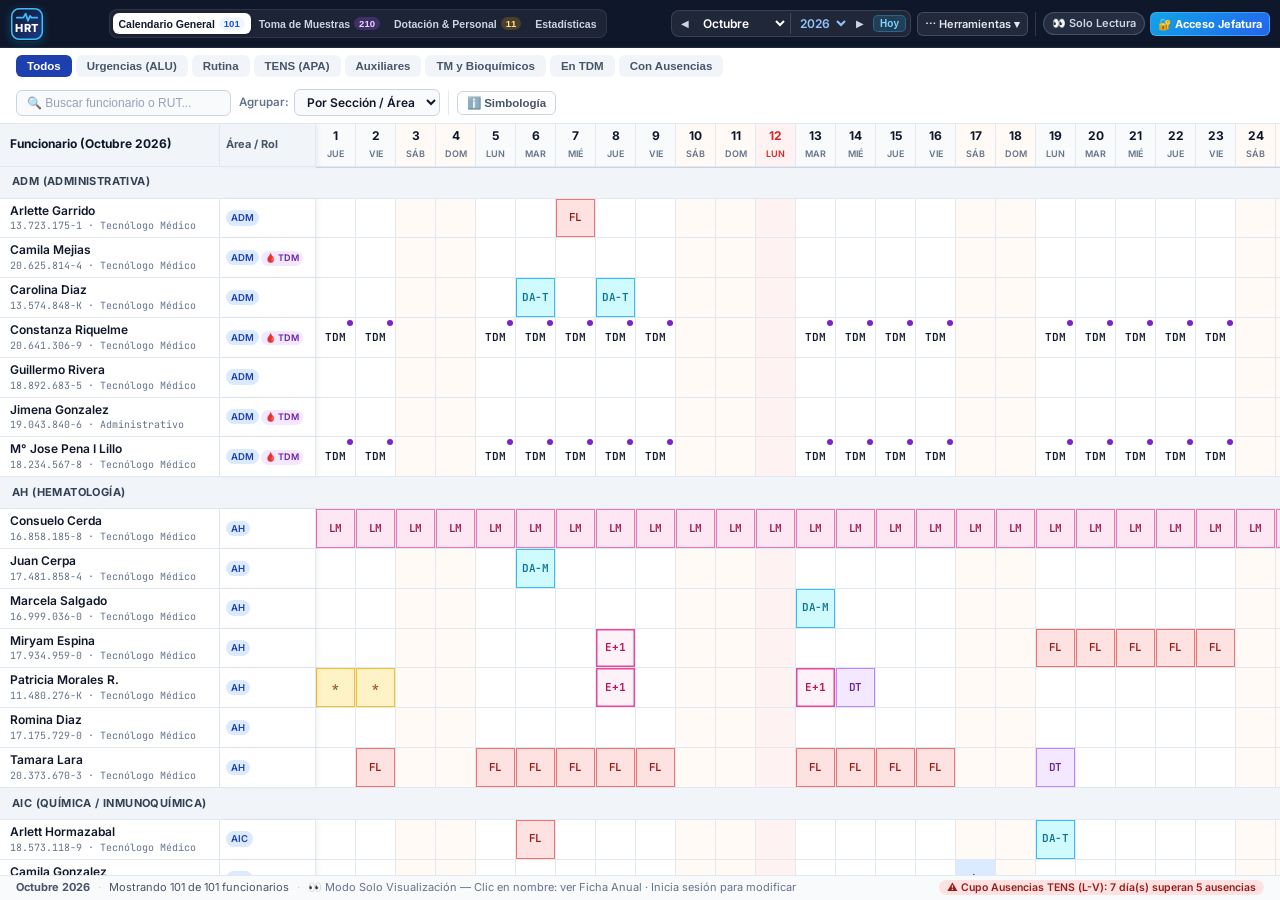
==== commit 0d148f08: "Fix alineacion en una sola linea de la barra superior al iniciar sesion" ====
--- a/google_apps_script/Index.html
+++ b/google_apps_script/Index.html
@@ -91,26 +91,27 @@
   background: #0f172a;
   border-bottom: 1px solid #1e293b;
   color: #ffffff;
-  padding: 8px 16px;
+  padding: 6px 12px;
   display: flex;
   align-items: center;
   justify-content: space-between;
-  gap: 14px;
+  gap: 8px;
   z-index: 50;
-  flex-wrap: wrap;
+  flex-wrap: nowrap;
+  min-height: 48px;
 }
 
 .brand {
   display: flex;
   align-items: center;
-  gap: 10px;
+  gap: 8px;
   flex-shrink: 0;
 }
 
 .brand-logo {
-  width: 36px;
-  height: 36px;
-  border-radius: 10px;
+  width: 34px;
+  height: 34px;
+  border-radius: 9px;
   display: flex;
   align-items: center;
   justify-content: center;
@@ -119,19 +120,20 @@
 }
 
 .brand-emblem-svg {
-  width: 36px;
-  height: 36px;
+  width: 34px;
+  height: 34px;
   display: block;
 }
 
 .brand-text h1 {
-  font-size: 13.5px;
+  font-size: 13px;
   font-weight: 700;
   letter-spacing: -0.2px;
   line-height: 1.2;
   display: flex;
   align-items: center;
   gap: 6px;
+  white-space: nowrap;
 }
 
 .brand-tag {
@@ -146,19 +148,21 @@
 }
 
 .brand-text .subtitle {
-  font-size: 10.5px;
+  font-size: 10px;
   color: #94a3b8;
+  white-space: nowrap;
 }
 
 /* Pestañas integradas en la cabecera */
 .main-tabs {
   display: flex;
   align-items: center;
+  flex-shrink: 0;
 }
 
 .tab-list {
   display: flex;
-  gap: 4px;
+  gap: 2px;
   background: rgba(255, 255, 255, 0.06);
   padding: 3px;
   border-radius: 8px;
@@ -168,15 +172,15 @@
 .tab-btn {
   background: transparent;
   border: none;
-  padding: 5px 12px;
+  padding: 4px 9px;
   border-radius: 6px;
-  font-size: 12px;
+  font-size: 11.5px;
   font-weight: 600;
   color: #cbd5e1;
   cursor: pointer;
   display: flex;
   align-items: center;
-  gap: 6px;
+  gap: 5px;
   transition: all 0.15s;
   white-space: nowrap;
 }
@@ -195,9 +199,9 @@
 .tab-pill {
   background: rgba(255, 255, 255, 0.14);
   color: #e2e8f0;
-  padding: 1px 6px;
+  padding: 1px 5px;
   border-radius: 99px;
-  font-size: 10px;
+  font-size: 9.5px;
   font-weight: 700;
 }
 
@@ -230,15 +234,16 @@
 .topbar-controls {
   display: flex;
   align-items: center;
-  gap: 10px;
+  gap: 6px;
+  flex-shrink: 0;
 }
 
 .period-selector {
   display: flex;
   align-items: center;
-  gap: 3px;
+  gap: 2px;
   background: rgba(255, 255, 255, 0.07);
-  padding: 3px 5px;
+  padding: 2px 4px;
   border-radius: 8px;
   border: 1px solid rgba(255, 255, 255, 0.12);
 }
@@ -247,9 +252,9 @@
   background: transparent;
   color: #ffffff;
   border: none;
-  font-size: 12.5px;
+  font-size: 12px;
   font-weight: 600;
-  padding: 3px 4px;
+  padding: 2px 3px;
   cursor: pointer;
   outline: none;
   font-family: inherit;
@@ -263,7 +268,7 @@
 .select-year {
   color: #93c5fd;
   border-left: 1px solid rgba(255, 255, 255, 0.15);
-  padding-left: 6px;
+  padding-left: 5px;
 }
 
 .btn-icon {
@@ -271,7 +276,7 @@
   color: #cbd5e1;
   border: none;
   border-radius: 5px;
-  padding: 3px 6px;
+  padding: 2px 5px;
   cursor: pointer;
   font-size: 10px;
   transition: all 0.15s;
@@ -287,9 +292,9 @@
   color: #7dd3fc;
   border: 1px solid rgba(56, 189, 248, 0.3);
   border-radius: 5px;
-  padding: 2px 7px;
+  padding: 2px 6px;
   cursor: pointer;
-  font-size: 10.5px;
+  font-size: 10px;
   font-weight: 600;
   margin-left: 2px;
   transition: all 0.15s;
@@ -303,7 +308,7 @@
 .action-buttons {
   display: flex;
   align-items: center;
-  gap: 6px;
+  gap: 5px;
 }
 
 .btn-topbar-icon {
@@ -311,9 +316,9 @@
   color: #ffffff;
   border: 1px solid rgba(255, 255, 255, 0.14);
   border-radius: 6px;
-  padding: 5px 8px;
+  padding: 4px 7px;
   cursor: pointer;
-  font-size: 12px;
+  font-size: 11.5px;
   transition: all 0.15s;
 }
 
@@ -327,9 +332,9 @@
 }
 
 .btn {
-  padding: 6px 11px;
+  padding: 5px 9px;
   border-radius: 6px;
-  font-size: 12px;
+  font-size: 11.5px;
   font-weight: 600;
   cursor: pointer;
   border: 1px solid transparent;
@@ -337,7 +342,7 @@
   font-family: inherit;
   display: inline-flex;
   align-items: center;
-  gap: 5px;
+  gap: 4px;
   white-space: nowrap;
 }
 
@@ -1903,15 +1908,16 @@
   display: flex;
   align-items: center;
   border-left: 1px solid rgba(255, 255, 255, 0.14);
-  padding-left: 10px;
-  margin-left: 2px;
+  padding-left: 7px;
+  margin-left: 1px;
+  flex-shrink: 0;
 }
 
 .auth-guest-view,
 .auth-logged-view {
   display: flex;
   align-items: center;
-  gap: 7px;
+  gap: 5px;
 }
 
 .viewer-mode-pill {
@@ -1919,7 +1925,7 @@
   color: #cbd5e1;
   border: 1px solid rgba(148, 163, 184, 0.3);
   border-radius: 99px;
-  padding: 3px 9px;
+  padding: 3px 8px;
   font-size: 11px;
   font-weight: 600;
   white-space: nowrap;
@@ -1929,7 +1935,7 @@
   background: linear-gradient(135deg, #0ea5e9 0%, #2563eb 100%);
   color: #ffffff;
   border: 1px solid rgba(125, 211, 252, 0.4);
-  padding: 5px 11px;
+  padding: 5px 10px;
   border-radius: 6px;
   font-size: 11.5px;
   font-weight: 700;
@@ -1946,11 +1952,11 @@
 .logged-user-chip {
   display: flex;
   align-items: center;
-  gap: 7px;
+  gap: 6px;
   background: rgba(16, 185, 129, 0.14);
   border: 1px solid rgba(52, 211, 153, 0.35);
-  padding: 3px 10px;
-  border-radius: 8px;
+  padding: 2px 8px;
+  border-radius: 7px;
 }
 
 .logged-user-chip.is-admin-chip {
@@ -1959,8 +1965,8 @@
 }
 
 .role-dot {
-  width: 8px;
-  height: 8px;
+  width: 7px;
+  height: 7px;
   border-radius: 50%;
   background: #10b981;
   box-shadow: 0 0 0 2px rgba(16, 185, 129, 0.25);
@@ -1975,21 +1981,26 @@
 .logged-user-meta {
   display: flex;
   flex-direction: column;
-  line-height: 1.1;
+  line-height: 1.08;
 }
 
 .logged-user-meta strong {
-  font-size: 11.5px;
+  font-size: 11px;
   color: #f8fafc;
   font-weight: 700;
+  max-width: 140px;
+  overflow: hidden;
+  text-overflow: ellipsis;
+  white-space: nowrap;
 }
 
 .logged-user-meta small {
-  font-size: 9.5px;
+  font-size: 9px;
   color: #a7f3d0;
   font-weight: 600;
   text-transform: uppercase;
-  letter-spacing: 0.3px;
+  letter-spacing: 0.25px;
+  white-space: nowrap;
 }
 
 .logged-user-chip.is-admin-chip .logged-user-meta small {
@@ -2000,7 +2011,7 @@
   background: rgba(239, 68, 68, 0.16);
   color: #fecaca;
   border: 1px solid rgba(248, 113, 113, 0.35);
-  padding: 4px 9px;
+  padding: 4px 8px;
   border-radius: 6px;
   font-size: 11px;
   font-weight: 600;
@@ -2011,6 +2022,42 @@
 .btn-logout-topbar:hover {
   background: #dc2626;
   color: #ffffff;
+}
+
+/* Ajuste responsivo automático para mantener siempre 1 sola línea limpia en notebooks */
+@media (max-width: 1480px) {
+  .topbar {
+    padding: 5px 10px;
+    gap: 6px;
+  }
+  .brand-text .subtitle {
+    display: none;
+  }
+  .tab-btn {
+    padding: 4px 7px;
+    font-size: 11px;
+    gap: 4px;
+  }
+  .topbar .btn {
+    padding: 4px 7px;
+    font-size: 11px;
+  }
+  .logged-user-meta strong {
+    max-width: 115px;
+  }
+}
+
+@media (max-width: 1280px) {
+  .brand-text {
+    display: none;
+  }
+  .tab-btn {
+    padding: 4px 6px;
+    font-size: 10.5px;
+  }
+  .logged-user-meta strong {
+    max-width: 95px;
+  }
 }
 
 /* Reglas automáticas según el Rol activo en body */
@@ -2222,7 +2269,7 @@
           ↩️
         </button>
         <button id="btnQuickRangeAbsence" class="btn btn-primary" data-role-req="editor" title="Registrar vacaciones, licencias médicas, días administrativos o permisos por rango de fechas">
-          + Agendar Ausencia
+          + Ausencia
         </button>
         <button id="btnOpenShiftManager" class="btn btn-topbar-subtle" data-role-req="editor" title="Generar ciclos de 4to Turno, pasar a Diurno o intercambiar rotaciones">
           ⚙️ Rotaciones
@@ -3605,7 +3652,9 @@
   if (state.currentUser) {
     if (guestView) guestView.classList.add('hidden');
     if (loggedView) loggedView.classList.remove('hidden');
-    if (loggedName) loggedName.textContent = state.currentUser.name;
+    if (loggedName) {
+      loggedName.textContent = String(state.currentUser.name || '').replace(/\s*\([^)]*\)\s*$/, '').trim() || state.currentUser.name;
+    }
     if (loggedRole) {
       loggedRole.textContent = state.currentUser.role === 'admin'
         ? '🛡️ Administrador'
@@ -3613,6 +3662,7 @@
     }
     if (loggedChip) {
       loggedChip.classList.toggle('is-admin-chip', state.currentUser.role === 'admin');
+      loggedChip.title = `${state.currentUser.name} — Sesión activa con permisos de edición y trazabilidad`;
     }
   } else {
     if (guestView) guestView.classList.remove('hidden');
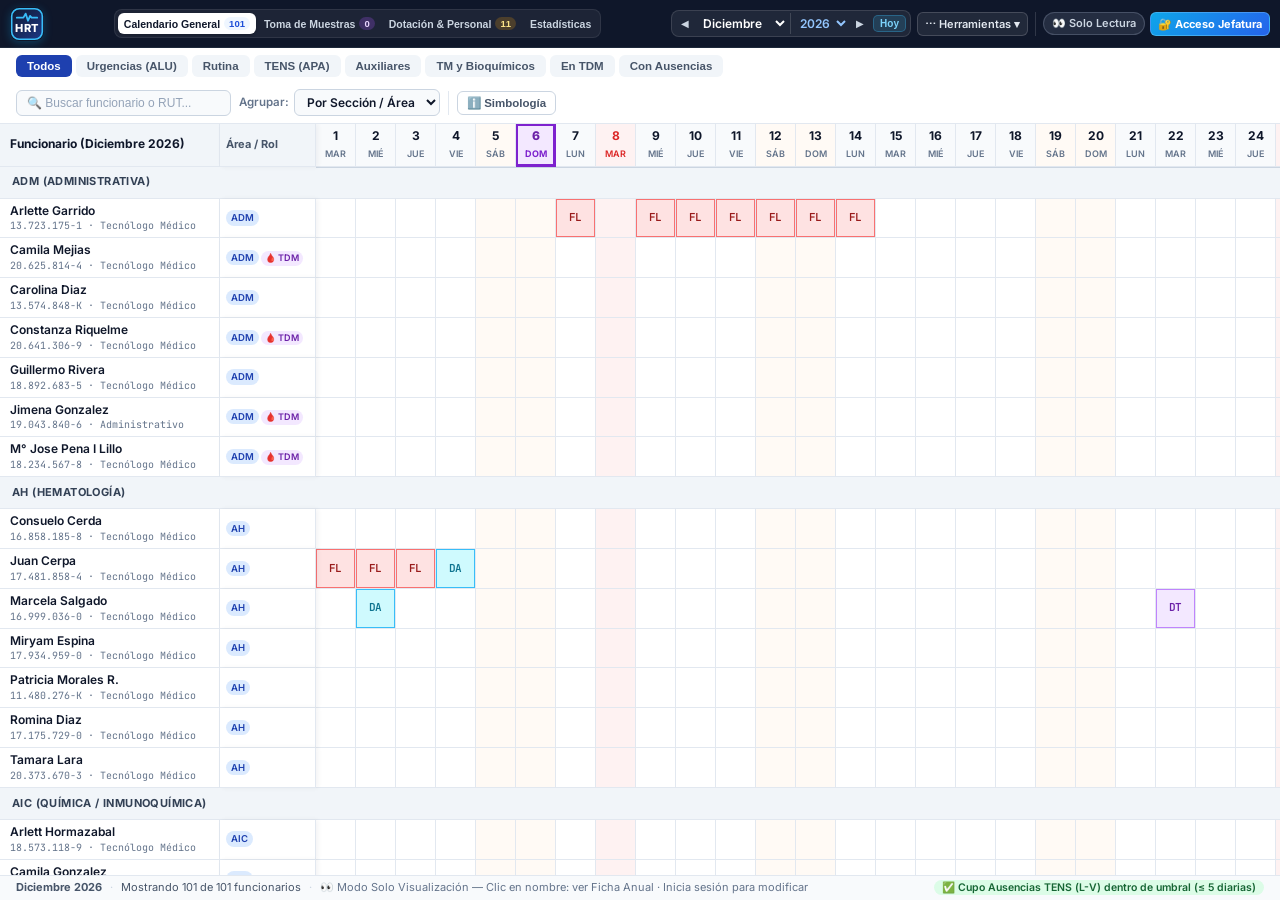
==== commit 1cb9aed9: "Fecha actual automatica en TDM, senalizacion dia actual en Calendario General y alineacion de tablas" ====
--- a/google_apps_script/Index.html
+++ b/google_apps_script/Index.html
@@ -757,8 +757,8 @@
 .calendar-table {
   border-collapse: separate;
   border-spacing: 0;
-  width: max-content;
-  min-width: 100%;
+  width: 100%;
+  min-width: max-content;
   font-size: 12px;
 }
 
@@ -992,6 +992,24 @@
 .col-holiday .day-num,
 .col-holiday .day-dow {
   color: #dc2626 !important;
+}
+
+.calendar-table thead th.col-today {
+  background-color: #f3e8ff !important;
+  outline: 2px solid #7e22ce;
+  outline-offset: -2px;
+  box-shadow: inset 0 0 0 2px #7e22ce, 0 1px 0 var(--border-strong) !important;
+  z-index: 18;
+}
+
+.calendar-table thead th.col-today .day-num {
+  color: #6b21a8 !important;
+  font-weight: 800;
+}
+
+.calendar-table thead th.col-today .day-dow {
+  color: #7e22ce !important;
+  font-weight: 700;
 }
 
 /* Shift & Event Cells */
@@ -1171,6 +1189,7 @@
   display: grid;
   grid-template-columns: 1fr;
   gap: 16px;
+  width: 100%;
 }
 
 .tdm-card,
@@ -1181,6 +1200,13 @@
   overflow-x: auto;
   overflow-y: visible;
   flex-shrink: 0;
+  width: 100%;
+  min-width: 0;
+}
+
+.table-Wrapper {
+  width: 100%;
+  overflow-x: auto;
 }
 
 .card-header {
@@ -1235,7 +1261,30 @@
 .tdm-chip-warn { background: #fee2e2; color: #991b1b; }
 
 .tdm-month-matrix-wrapper {
+  width: 100%;
   overflow-x: auto;
+}
+
+#tdmMonthTable {
+  width: 100%;
+  min-width: 100%;
+}
+
+#tdmMonthTable .day-col-header,
+#tdmMonthTable .day-cell {
+  min-width: 38px;
+  max-width: none;
+  width: auto;
+}
+
+#tdmMonthTable .summary-col {
+  width: 72px;
+  min-width: 72px;
+}
+
+#tdmMonthTable th:last-child,
+#tdmMonthTable td:last-child {
+  border-right: none;
 }
 
 .tdm-conflict-box {
@@ -1866,6 +1915,7 @@
 }
 
 .compact-table {
+  width: 100%;
   min-width: 410px;
 }
 
@@ -2487,7 +2537,7 @@
         <div class="tdm-controls">
           <button id="btnTdmPrevDay" class="btn btn-outline-dark btn-sm" title="Día Anterior">◀ Día Ant.</button>
           <label for="tdmDateInput">Fecha:</label>
-          <input type="date" id="tdmDateInput" class="date-input" value="2026-10-16" />
+          <input type="date" id="tdmDateInput" class="date-input" value="2026-10-26" />
           <button id="btnTdmNextDay" class="btn btn-outline-dark btn-sm" title="Día Siguiente">Día Sig. ▶</button>
           <select id="tdmFilterStation" class="select-input">
             <option value="all">Todas las Estaciones / Puestos</option>
@@ -3497,15 +3547,38 @@
   'HORARIO_ESPECIAL': 'Horario Especial'
 };
 
+function getTodayISO() {
+  const now = new Date();
+  const y = now.getFullYear();
+  const m = String(now.getMonth() + 1).padStart(2, '0');
+  const d = String(now.getDate()).padStart(2, '0');
+  return `${y}-${m}-${d}`;
+}
+
+function getDefaultTdmDateForPeriod(yearStr, monthNum) {
+  const todayISO = getTodayISO();
+  const prefix = `${yearStr}-${String(monthNum).padStart(2, '0')}-`;
+  if (todayISO.startsWith(prefix)) {
+    return todayISO;
+  }
+  return `${prefix}01`;
+}
+
+const _initialNow = new Date();
+const _initialYear = (_initialNow.getFullYear() === 2026 || _initialNow.getFullYear() === 2027)
+  ? String(_initialNow.getFullYear())
+  : '2026';
+const _initialMonth = _initialNow.getMonth() + 1;
+
 // Estado reactivo global
 const state = {
-  year: '2026',
-  month: 10, // Octubre 2026 por defecto (mes vigente actualizado)
+  year: _initialYear,
+  month: _initialMonth, // Mes vigente actual automático
   activeTab: 'calendar',
   quickFilter: 'all',
   groupBy: 'section',
   searchQuery: '',
-  tdmDate: '2026-10-16',
+  tdmDate: getDefaultTdmDateForPeriod(_initialYear, _initialMonth),
   tdmStationFilter: 'all',
   dirSearch: '',
   dirFilterSection: 'all',
@@ -4010,8 +4083,12 @@
     generate2027Projection(false);
   }
 
+  const yearSel = document.getElementById('yearSelect');
+  if (yearSel) yearSel.value = String(state.year);
   const monthSel = document.getElementById('monthSelect');
   if (monthSel) monthSel.value = String(state.month);
+  const tdmDateInput = document.getElementById('tdmDateInput');
+  if (tdmDateInput) tdmDateInput.value = state.tdmDate;
 
   rebuildFastLookupMaps();
   bindEvents();
@@ -4882,6 +4959,7 @@
     <th class="sticky-col-name">Funcionario (${MONTH_LABELS[month]} ${year})</th>
     <th class="sticky-col-role">Área / Rol</th>`;
 
+  const todayISO = getTodayISO();
   const dayMeta = [];
   for (let d = 1; d <= daysCount; d++) {
     const dateObj = new Date(year, month - 1, d);
@@ -4889,13 +4967,21 @@
     const isWeekend = dow === 0 || dow === 6;
     const iso = formatDateISO(dateObj);
     const holiday = holidayMap[iso];
-
-    dayMeta.push({ d, dow, isWeekend, iso, holiday });
-
-    const cls = holiday ? 'col-holiday' : (isWeekend ? 'col-weekend' : '');
-    const titleAttr = holiday ? `title="Feriado Legal: ${holiday.name}"` : '';
-
-    hHtml += `<th class="day-col-header ${cls}" ${titleAttr}>
+    const isToday = iso === todayISO;
+
+    dayMeta.push({ d, dow, isWeekend, iso, holiday, isToday });
+
+    const headerClasses = ['day-col-header'];
+    if (holiday) headerClasses.push('col-holiday');
+    else if (isWeekend) headerClasses.push('col-weekend');
+    if (isToday) headerClasses.push('col-today');
+
+    const titleParts = [];
+    if (isToday) titleParts.push(`📍 Día Actual (Hoy: ${iso})`);
+    if (holiday) titleParts.push(`Feriado Legal: ${holiday.name}`);
+    const titleAttr = titleParts.length > 0 ? `title="${titleParts.join(' · ')}"` : '';
+
+    hHtml += `<th class="${headerClasses.join(' ')}" ${titleAttr}>
       <span class="day-num">${d}</span>
       <span class="day-dow">${DOW_SHORT[dow]}</span>
     </th>`;
@@ -5264,9 +5350,11 @@
     const dow = dateObj.getDay();
     const iso = formatDateISO(dateObj);
     const isSelectedDay = iso === selectedDate;
-    const cls = holidayMap[iso] ? 'col-holiday' : ((dow === 0 || dow === 6) ? 'col-weekend' : '');
-    const selStyle = isSelectedDay ? 'style="outline: 2px solid #7e22ce; background:#f3e8ff;"' : '';
-    mHead += `<th class="day-col-header ${cls}" ${selStyle} data-tdm-header-date="${iso}" style="cursor:pointer;" title="Ver tablero diario del ${iso}">
+    const headerClasses = ['day-col-header'];
+    if (holidayMap[iso]) headerClasses.push('col-holiday');
+    else if (dow === 0 || dow === 6) headerClasses.push('col-weekend');
+    if (isSelectedDay) headerClasses.push('col-today');
+    mHead += `<th class="${headerClasses.join(' ')}" data-tdm-header-date="${iso}" style="cursor:pointer;" title="Ver tablero diario del ${iso}">
       <span class="day-num">${d}</span>
       <span class="day-dow">${DOW_SHORT[dow]}</span>
     </th>`;
@@ -6930,14 +7018,14 @@
   // Controles de Año y Mes
   document.getElementById('yearSelect').addEventListener('change', e => {
     state.year = e.target.value;
-    state.tdmDate = `${state.year}-${String(state.month).padStart(2, '0')}-01`;
+    state.tdmDate = getDefaultTdmDateForPeriod(state.year, state.month);
     document.getElementById('tdmDateInput').value = state.tdmDate;
     renderAll();
   });
 
   document.getElementById('monthSelect').addEventListener('change', e => {
     state.month = Number(e.target.value);
-    state.tdmDate = `${state.year}-${String(state.month).padStart(2, '0')}-01`;
+    state.tdmDate = getDefaultTdmDateForPeriod(state.year, state.month);
     document.getElementById('tdmDateInput').value = state.tdmDate;
     renderAll();
   });
@@ -6952,6 +7040,8 @@
       }
     }
     document.getElementById('monthSelect').value = String(state.month);
+    state.tdmDate = getDefaultTdmDateForPeriod(state.year, state.month);
+    document.getElementById('tdmDateInput').value = state.tdmDate;
     renderAll();
   });
 
@@ -6965,18 +7055,25 @@
       }
     }
     document.getElementById('monthSelect').value = String(state.month);
+    state.tdmDate = getDefaultTdmDateForPeriod(state.year, state.month);
+    document.getElementById('tdmDateInput').value = state.tdmDate;
     renderAll();
   });
 
   const btnCurrMonth = document.getElementById('btnCurrentMonth');
   if (btnCurrMonth) {
     btnCurrMonth.addEventListener('click', () => {
-      state.year = '2026';
-      state.month = 10;
-      document.getElementById('yearSelect').value = '2026';
-      document.getElementById('monthSelect').value = '10';
+      const now = new Date();
+      const yr = (now.getFullYear() === 2026 || now.getFullYear() === 2027) ? String(now.getFullYear()) : '2026';
+      const mo = now.getMonth() + 1;
+      state.year = yr;
+      state.month = mo;
+      state.tdmDate = getDefaultTdmDateForPeriod(yr, mo);
+      document.getElementById('yearSelect').value = yr;
+      document.getElementById('monthSelect').value = String(mo);
+      document.getElementById('tdmDateInput').value = state.tdmDate;
       renderAll();
-      showToast('📅 Posicionado en Octubre 2026.');
+      showToast(`📅 Posicionado en el día actual (${state.tdmDate}).`);
     });
   }
 
@@ -7025,6 +7122,12 @@
 
       document.querySelectorAll('.view-panel').forEach(p => p.classList.remove('active'));
       document.getElementById(`view-${state.activeTab}`).classList.add('active');
+
+      if (state.activeTab === 'tdm') {
+        state.tdmDate = getDefaultTdmDateForPeriod(state.year, state.month);
+        const tdmDateInput = document.getElementById('tdmDateInput');
+        if (tdmDateInput) tdmDateInput.value = state.tdmDate;
+      }
 
       const isCalendar = state.activeTab === 'calendar';
       const topTools = document.getElementById('calendarTopbarTools');
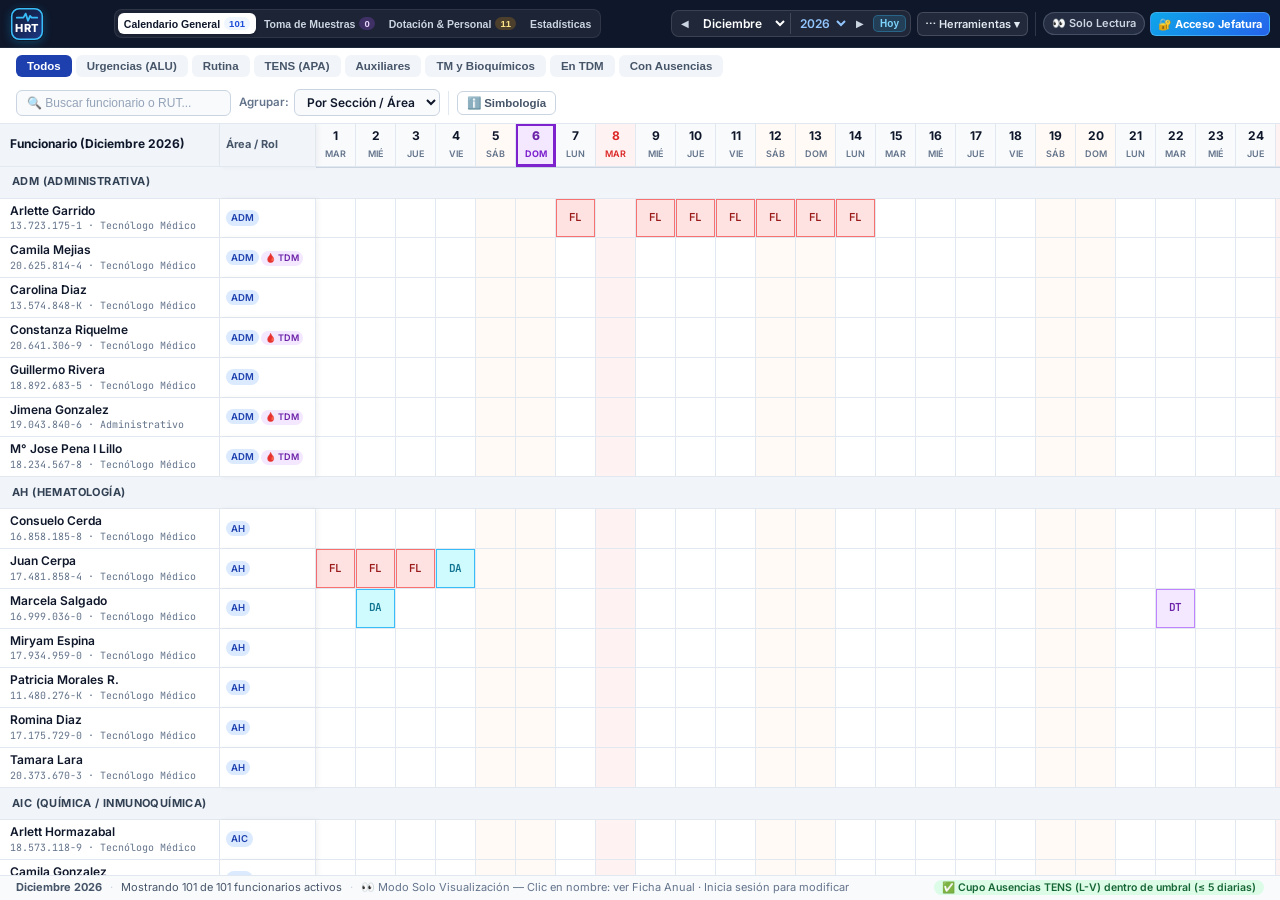
==== commit d72c9c73: "Implementar Períodos de Relación de Servicio (inicio/término y reemplazos múltiples) con filtro auto" ====
--- a/google_apps_script/Index.html
+++ b/google_apps_script/Index.html
@@ -2118,10 +2118,135 @@
   display: none !important;
 }
 
-body.role-jefatura .btn-inline-edit-name,
-body.role-jefatura .btn-edit-staff,
-body.role-jefatura .incomplete-dot {
-  display: none !important;
+/* Vigencia de Contrato / Relación de Servicio */
+.contract-vigencia-box {
+  background: #f8fafc;
+  border: 1px solid #cbd5e1;
+  border-left: 4px solid #2563eb;
+  border-radius: 8px;
+  padding: 12px 14px;
+  display: flex;
+  flex-direction: column;
+  gap: 10px;
+}
+
+.contract-box-header {
+  display: flex;
+  flex-direction: column;
+  gap: 2px;
+}
+
+.contract-box-header strong {
+  font-size: 12.5px;
+  color: #0f172a;
+}
+
+.contract-box-header small,
+.field-hint {
+  font-size: 11px;
+  color: #64748b;
+  line-height: 1.35;
+}
+
+.contract-end-row {
+  display: flex;
+  align-items: center;
+  gap: 8px;
+}
+
+.contract-end-row .text-input {
+  flex: 1;
+}
+
+.extra-periods-list {
+  display: flex;
+  flex-direction: column;
+  gap: 8px;
+  margin-top: 8px;
+}
+
+.extra-period-row {
+  display: flex;
+  align-items: center;
+  gap: 6px;
+  background: #ffffff;
+  border: 1px solid #cbd5e1;
+  border-radius: 6px;
+  padding: 6px 8px;
+  flex-wrap: wrap;
+}
+
+.extra-period-row .sp-period-badge {
+  font-size: 10.5px;
+  font-weight: 700;
+  color: #1e40af;
+  background: #dbeafe;
+  padding: 2px 6px;
+  border-radius: 4px;
+  white-space: nowrap;
+}
+
+.extra-period-row .sp-field-inline {
+  display: flex;
+  align-items: center;
+  gap: 4px;
+  flex: 1;
+  min-width: 150px;
+}
+
+.extra-period-row .sp-field-inline span {
+  font-size: 11px;
+  font-weight: 600;
+  color: #475569;
+}
+
+.extra-period-row .text-input {
+  padding: 4px 6px;
+  font-size: 12px;
+  flex: 1;
+}
+
+.extra-periods-actions {
+  margin-top: 6px;
+  display: flex;
+  align-items: center;
+  gap: 8px;
+}
+
+.contract-period-tag {
+  display: inline-block;
+  font-size: 9px;
+  font-weight: 700;
+  padding: 0 5px;
+  border-radius: 4px;
+  margin-left: 3px;
+  line-height: 1.35;
+  vertical-align: middle;
+}
+
+.contract-period-tag.tag-start {
+  background: #dbeafe;
+  color: #1e40af;
+  border: 1px solid #93c5fd;
+}
+
+.contract-period-tag.tag-end {
+  background: #fef3c7;
+  color: #92400e;
+  border: 1px solid #fcd34d;
+}
+
+.day-cell.cell-out-of-contract {
+  background: repeating-linear-gradient(
+    -45deg,
+    #f1f5f9,
+    #f1f5f9 4px,
+    #e2e8f0 4px,
+    #e2e8f0 8px
+  ) !important;
+  color: #94a3b8 !important;
+  font-weight: 500;
+  font-size: 10px;
 }
 
 /* Banner de Trazabilidad en Modal de Celda */
@@ -2623,8 +2748,11 @@
             <option value="ADM">ADM (Administrativa)</option>
             <option value="Auxiliares">Auxiliares</option>
           </select>
-          <select id="dirFilterStatus" class="select-input" title="Filtrar por Estado de Ficha">
+          <select id="dirFilterStatus" class="select-input" title="Filtrar por Estado de Ficha o Relación de Servicio">
             <option value="all">Todos los Estados</option>
+            <option value="active_month">🟢 Con Relación de Servicio Activa en el Mes</option>
+            <option value="with_end_date">📅 Con Término o Múltiples Períodos de Servicio</option>
+            <option value="ended_month">🔴 Sin Relación de Servicio en el Mes (Ocultos en Calendario)</option>
             <option value="incomplete">⚠️ Datos Incompletos (Sin RUT / 2° Apellido)</option>
             <option value="complete">✅ Datos Completos</option>
           </select>
@@ -2684,6 +2812,7 @@
               <th>Estamento</th>
               <th>Sección / Área</th>
               <th>Modalidad</th>
+              <th>Relación de Servicio</th>
               <th>Módulos / Hojas</th>
               <th>Acciones</th>
             </tr>
@@ -3183,6 +3312,46 @@
             <option value="Diurno">Diurno (Lunes a Viernes)</option>
             <option value="4to Turno / Rotativo">4to Turno / Rotativo (L - N - Libre - Libre)</option>
           </select>
+        </div>
+
+        <div class="contract-vigencia-box">
+          <div class="contract-box-header">
+            <strong>📋 Relación de Servicio</strong>
+            <small>Define uno o múltiples períodos de Relación de Servicio (inicio y término) para controlar en qué meses y días aparece el funcionario en el calendario.</small>
+          </div>
+          <div class="form-row">
+            <div class="form-group">
+              <label for="staffEditContractStart" id="labelStaffContractStart">Fecha de Inicio (Período 1)</label>
+              <input type="date" id="staffEditContractStart" class="text-input" value="2026-01-01" />
+              <small class="field-hint">Por defecto 01-01-2026. No aparecerá en meses previos a su inicio.</small>
+            </div>
+            <div class="form-group">
+              <label for="staffEditContractStatus">Tipo de Relación de Servicio</label>
+              <select id="staffEditContractStatus" class="select-input full-width">
+                <option value="indefinido">🟢 Indefinida / Permanente (Continua)</option>
+                <option value="plazo_fijo">📅 Con Fecha de Término o por Períodos (Reemplazos)</option>
+              </select>
+            </div>
+          </div>
+
+          <div class="form-group hidden" id="staffEditContractEndGroup">
+            <label for="staffEditContractEnd">Fecha de Término (Período 1)</label>
+            <div class="contract-end-row">
+              <input type="date" id="staffEditContractEnd" class="text-input" />
+              <button type="button" class="btn btn-outline-dark btn-sm" id="btnClearContractEnd" title="Volver a Relación de Servicio Indefinida / Permanente">
+                ↺ Dejar Indefinida
+              </button>
+            </div>
+
+            <div id="extraServicePeriodsList" class="extra-periods-list"></div>
+
+            <div class="extra-periods-actions">
+              <button type="button" class="btn btn-outline-dark btn-sm" id="btnAddServicePeriod" title="Agregar otro período de inicio y término (para reemplazos cortos o esporádicos)">
+                ➕ Agregar otro período de Relación de Servicio
+              </button>
+            </div>
+            <small class="field-hint">Puedes registrar múltiples períodos para reemplazos esporádicos (ej. febrero y luego agosto). Si el último período continúa activo, deja su fecha de término en blanco.</small>
+          </div>
         </div>
       </div>
       <div class="modal-footer">
@@ -3435,7 +3604,7 @@
 
   <!-- CARGA DE DATOS INICIALES Y LÓGICA DE APLICACIÓN -->
   <script>
-window.TURNOS_GZIP_B64 = "H4sIAAAAAAAC/+y923IbWbIl+CuwfJJKTR3EbUdEvkEklGIeXtQkpXMqx9pgQTJEQYULMwDwVPLYmM0P9EObzdP8wTy02ZT1H0z+yXzJ+A4AJIC4bA/cGL5Y1X0ylQgIgMfe4dt9Lffl//nTXTyIk2gc33ai8U8/N36ym7Y6sJoHtn1l+T874c9N/72rHN93f/ovjZ9Gw0lyE3e+dXuxfvPVl4uz88uG/jvv/94b/b3xrtG+7d50h4N41Pi3+Dr9K+Po2zd683/+9GOY3MWd/jCJ7qL0he6t/pCll+kvDKJ++uG/6tcbp0+vD799o4+Oep2nN5xf/NJutI++tC6Ozhun5xetX1qN//ql/VvrqKX/QjJJLbL8937ovQ98dfCv6cvD6Y//nAy/xSP6rVFPvxzTD+3Hg/EwNSy+Gfz5v3rDu2Hj9M//m0wapqbEN2N6v35D6+RL+sr3OB6P6IX/7aeT1of3jS/0i84Oj1s//Te62B/eRr3u+A/9fnc8bFxNksGw8S+Ni+E4Gncf0o+M6BMf4g7dQZ/eNk4msb4DcXw76twM+/e9ePaF36LeSF/qd0ej7uCOViDu3aZf/N/+d3p53I2SqEP/98finV18deHGXumXG635y5n7enXcumg16P/+2mqQVRetP//H0v0M3oeB/d5X9kGwvft5+qH0ftK1zxfnH9uXx+dnrZP2ZePiy9XxWfY+H3X1Td7inY2T7k3UGUWDcdzr3sSjhdububRwj9v6WuNy6VrmRrcvjg9bjY/ti7PW2VGrcdk6u2qfHB+SdZ/bF+3ji6W7Hr4Pmp7eyQch6i6+i64TeiXq3HyPBrfdxa2cubRwr3+ZXWscPl/L3OtfaCMft09ajcNPdLOP6d+t08/nl8v7Ogid96HjHliod3jqa+/jJH7MeODpqxkH/Hn+coH/PTs+PD9pTbfsb42vxycn51+uVvxvELh0b8MDG/W+Dm/ovzvXcW+cRIOFO7v8+sK9PdcXGh+eL2Tu7vkhbdfGh/bJ1UXrjHYreYfzryt+2HOd95bvHijU+zqKk7vusHOdRA/Dhdu69PLCXb1MX298mL+euamX7Ytfjs8bdIL8+/Flg462r+d0ay/OD5durP0+UOF72w0OfNQbexsNpu40Go27vd7izc1cWrjBR9NrjcOFa5mbfNQ6Sz3t08FGm/dK+4VG+/LzMQWMK97B8i0KMd1tRhM187rRQzdOOv2od09RwaLjXb6w6HvTK43T5ytZ99v6ety+aLTPLo4p6G2ctk4+63DilAKkX1qLB5vtvVcuhQ/KO2jCOuBe96EbaU8bDzrJcBT1lkK13MsLt/uDvkC/6+lC1h2fHH+lqIH8cfuscUF7WAeh8429Gh1b7z3Hxt3P+n10czr6ri5u5+XXF27vyfRC43x+IXN7T9pXx2RJ49fzD62zVkPfbUpBTj6cU4L520owQfu5GQQHLurtfaBNOBh3B3TAxTdxkize4uy1hdv8dX6RAouni5lb/ZW27hklT+eNi9apTjY+tA/bF5TxnVEGffrhS/tsNdujvMMKFe4NH9Av7EWjznUvGtwsHoUrFxZu9dn0SuPD05XMfZ4HxnS7f6Vj8OK88eGkdXZISEXrQqMUix66+d6hm+xRSu3BHoJxNIjH41gnzHTiJbRPF0/CnKuLx+Hsss6o6VCcX86eie3WWfvqqt04PD+7vGqd/ZZm1fqOX/353/W/DwnUWN7dru9SzhdsM4Y+PqwnlnET9bsU2N0NB4/kKRYzwNUrC7f+ML3U+GXhUua2Uy59TAGf3uXtVuOXc7rvJ5QMnn5Zcd7he8ehTFA52wys63q3o4TeOe58Hyb96DG6ptt1EyW38SBaDExK3rSwBq30XY1PT+/KXYXWBZ2iV89h96fzi9PWb60PrROd4xyRX1+BOzyf0kcr2CagVNfFuJtQuhIn/WEnoY9bOlIzlxahpfm1xsXTtSy09IViwPbF6Tnd+pPjz+3GxfHXNp2n5IOuLugPGZDJfq8CZ5ue/ui0nnedIm3y5wRB966H9MmLHidzaeGuX0yvNVoL1zJ3nWLwSx0qHrUb+pQ9bV8cto/al09BIwHYqzvefW+HGkK1l4Goq/bZZfamz15cvM2fW3U6UAlYjgkI6VBIeBtfx4PueDF0ybu6iE9PLze+Ll/OQtQnx+1LnWXOWBYKHo/aH9pnx1cEnBx/pGDxqn25Gp+7lP6Eu7nH/2X6t+Y7WP/n+Wm6CU6/tC8JKtuDX6ddOyazbhdv98KLi36bNvHV06tZh03b9+TL8WWrcXV+0j5KA/JlSNp5b1Nc6LjecngidMdeR8m1ZqTuJmMCN5Yx6Oy1xfR8erHxy+LFzO380Lr4oJkruqGUpjd+oS1CeQ3FIb+cn7ZXkkg3JFaQMKd/Bd2k89t5E9/Ht1HOfZ5dyLnJh09XCu9w++j46lPjsP25TWGGDq6Pz5ZvcPDepiw9WKUIpXraUZ/O/t4tnVZ0hx4Xb2fm0qKPnV9rtJ6uZR3sJZ1c5FQpUTmcBXAUsV1Q4kIxxC+tJQ6Q0sSm36Rb6y8zVED7tjfRANI9BcCLuNLzi4ugkn6V6Kk//1EAKX3RgNLx1/Mz4qbOdCJ48kvraAmrs95brv++6fqwh1W/e/M9phC20ydYaOGWLr++cFdPZxcap90//5F/bJ0eH35qU8TbOGrRs//Xxunxn//jnI4w8rWXy9meSwmGR9meC+AEesMkHlOOQOnw8sm1cmFxh6ZXGhfPV7L3sqVZ6b82Ts4v2ldpAHCsTywiqJf8qXpv04PvecFuDqw930pKcQkiHmiKqX8/HC3hEMtXlnCI6SXinuaXcnCIC0KO06QgzXlP22cznr9x2f785/918rW9XBpEmFuoKCMIIbbojBZNhj9yyNL01SxXejF7uYgqPf7lrHVI/744//VcJ7at1WjfJTTeae7mQNrz/fsjHo0oFdK7j+DzJQIpc2nhTv51do125tO1zO38a/vyktKm1hMcrGlRwt0pY/2NUHfi+M+XN6by7feua+9mY66cTPsmn+Pu6A9d8RcvnUlLLy+Szvp1XQg4ez1LOLePL//[base64]/8kgKCH8mXHh5TNpUWVE6P/i+Zk39K/Dj+Vmn6NdFvxv3fdf1w1NegQC9aQsYXX12sH05fbpxEBXj4lU4LntigE/3nXzOJrEOpgfKby65js7v/qa6s2yymTbn7xwnVT+VFvAtX86Ler0uXiyPf1tkvuoa41Uhp/t++6EKsWVaxfBT6NpW4+bhIAu1RjRo8xHcUtHW62hdrjLa/mAQXvWUxH07f0/hK72m8OU7fMnybtwSDSa+3vMOp5spqrtRczT6hcXWauc3Ll16QyJ9dyd5XyhnuJoPbYaN1TxBB91Z/wdmwf53EjcPpBwx/mt77iS7Ipk8lrHZxsy+/vniX0wv0KfML2UT5i06UqYLwqv2xdfZXItcutHc5/ULYwwr02KSd3QxcWExnDuFGPR19LLvs7LUchLe1eLEQ5D2i6Fk7lBMdpMw6Qr6uFAdpIJ0iasuDvdndu0F0k9YaTwZxb+FOr1xYuM3H0ytUhjy/krnH86w6PSN1IfKXM9rclGMvF2429a2lhMXeY+U895zccUTSj/4WUcIXdR7JNYypprDIhZe8bcmNT9/X+C19XxVXTjim7wZUQruyCq/DlX/TN5Pe2CHPkcTJ80E5XF6I8vctrMTH2RsbH6ZvrHiqWqFL/+csR+2vYyluhoMRBYBDcu4UlAwXy+cylxZDyNk1cvtP17LxI9XLUayoPdLVOZXvX2nH37qgl7NVXD6Vr7jvfaL4PVCn/42acm66o5s5Dt0ZxfeT3sMyk1rypsXtPn9XGW79nLIetq5aaRz/DFvn5a5+oGlADxZ40ft5HFHFIZUk9uPH3Ptf/J6VzZ++iQoY+0XVi0+1oh/arauL41nBQP69p5iegNnAdWAjnud6uOhmMsivlJteyS2Ua91MihjZ50K555ro1iFF8M81o6sFitZ7pZrLKRRSjhonvajfiUf3xMIu1RWsXlkMZdJLjfbCpWy21L44aZ02To51p+u06+q3FJFpfbnI8opBYMPCAGkJP1V2/k5HYD/u3EXkIh5XS/wz11cr/an8c/qG4kr/Od6VdmOdnLYbv7TIefyWJcQtf6WvEPLgnCSPE/LM+VF76dtyD88v+n1VARiPtrbjvcaofdpB0elPyEN0bvMj9uL3LMNf9KbGKfn04WOlrElREWjw3gnUcnn5K8maZht3uNDP0okKMifje3OeiOFCJ0ylx8IieIzix+aKGIqEZTHXQ1NvBMGLdBuphulxuRh6+dJyJXR6Td/Q+bW8MujfplWlC5UlRC9RIRS1ubR/PV4ti7AoQ3KUD+vofwy/R1PS4jYe6Z6VJNI7ONfbm9+7JDqh3zytSx9V3NmuY1M9z+tE3GmLU9NEZ9TtPdCtpmA8ukuiAszM+N6laDN9c+NSv7nieqimS439wXJs+TrWg0pWqW/0mdPrJPnOv/x9y9Wu1G76zAJWjIVCUujS/uhfX99S/JjQsZpKhXQGw4dhwSlc9q5F90Rvm+qLVHwWHBIFsKyVUthXBSHrBhlCfPXHf0vigsTA9NYskKw7bPR7q54VhKBZQfgakwOtf0HyAXT3etPof7ktb+Xacl9eRNICyaCgAVXLYqQM7QUhadSEepJDzzq65oZOha2V3L94JNTtx4OnutBZlLPoWHKvL7qU9A2lxaO/Hp+2c1od5wWkaVPe5XL9mO34OtLfVgBaVi26/bK7yfh750dOQdLKhcWtSVcavxZR2vTDP+n6UCrB1eIAuhoprUtaqYhxrDR8/FeMjUkvJd3beZRH205L4CwS2LnXF3ns9A3TyC+/4O745GtaaHSUauMcn/1ycXw0rUBaqbK3CAog3ZZtdTG+eJdSNEmijIze4quLkZt+uURG74Qw2Vm5ljZoJqSXapOt6D96PiHialukz0vfxPtonKRyQVr6lWSX5v9euKOFb1m4vZ9n70mVYula4/R97m3+rKkd3RE2w2m1Xqwub5j9e9kVeJ733qb2UBfjVs+Kan+fUCQVLVE6q1eyBbf/deFSUcmt7mLS4Mh//XJMpUL0wi8tknNqLffeN4nQUfbWSOO9nkizQzxHOWX1SvZgL1VOmZ3sq8opX/Vhtfz0N0nrMXCbyy60dUv9e90RiUjOw8ilG5m9XKoa8dLbVKfBSfq0U7A9WlG9WriwInmVpA///Equ3tXFUuMNSeSRasFzg/gydBcSihQE/jJsLWSfEnpMt2nOZi2D/YsXlhF+un+l/BY93n/+96WmuieS60P78rx1fLYc4fuUX4WWixJIzcSR/iPq/S1OsqJJs9ezkkn/9nShSDBpWgbYavxb6+RfKWk61R02v/12vKoXY6X1Bo7A/fhUl0S5DWX1/xF/pzct38SCd+QVMB3qt5SXL5Hf1OcP5UXUUf9v7U8Uk7ZXGO/[base64]/0ZQDid7eRbfDlJlb7sgtesdKf4ymIy6nbymKHw7bz/qAMyEOHUtctAkfXHbPYUixrqPwdjiJQPwxL+mKOt/jtPp5SZIj7/qSNId+w7Twq6Ds6/jir1T29QQQpj6EhAB1lHvRWg1zSffSA/Qk01CXHMAPYgcIkHkYJvff6SY9RCOKcR8zQXHxOxf7pudvanydvqlQzWMx0fh6fvH5E8HgpJqwovhq6a4ZqmSnuI49bOJDd/j75M//2c+581ftWtz6p2bGKC1Tuaa7+2MZwS16R17LY2v+lvKOx88trfWnC6g/HGc6TTXfoJV1SY67ucM+35e53VOl/s7o5vuk95hR8J+/npHvb1w+XSjQ7m/M+9MvDz99OSE5GkIoz1aiaD1Sya6gKF+ye2tyO2f5XBL/oXkarfc5zGZ7S1ezOd+FvlyW8mkOh+r6U5Bc29b+qyZwtGDo+WoFEclVWCE/kq7/DZ4pJaVBctJdavvPXMrKKOnYmXCKghaKNGa+OKZbO5NS0mjFZ7rjq9lfqAcpWdtUX62XN7jRBGMyHDz9IesYsm/J+ojDhUtFXoKEFqnwjeI4oh8vzs+e/rB8xx1SAnQ9d5sqw5lhYS8UacwKqaibdspOxD+6SzlLwRtyyqsOp+8oKObXzKXOuKfmZesNpyCRF2xVPr4mN/m2G98Np8kedeont5O7Jc2gnKuLm1lf1hpXUZHXaP9yPk36tN7i0Zdfzlc7UAgMbm519kFNYrW08SHWeYauoqH+qQFlzf3rybL0Ytm7Vpsk4san+duK2yTa8yzw01SmnMiO/LkTftpoZXv+TqcMrqvHsrPOiWFpr+GwvMmQqsIXLxf2GT41nj+1uNHuP2v/slrFrAIvlbAI4LzK36JxlOYhs3blhXudubRwo/91dm3evJx7l/913sM52+kfWmn6nUvpN0muwt2qCk59t/hcm+IbeQ9iRLsE93evaa5Hngx09j05OhYfn95UKmShVcqJVj0+aq1Ka1NZJoWCNtzunquTkbB79EC/Pqa/PRjrDTvK0TDLe1eOntmH+dvKFc0ujokXILKAROK1XMh0Fkt2DsJUeTOkcqttJDiZGswXxj/[base64]/L3vS5C17ostfOguy7PL86X00cCYW2bcBD8FkfIqceJudirmpEaV3Ms3DEau93i7R+fz1f2d+uDjfUNnGQGu/v2UCxnEkfmUs5w8ZK53zMnMpUn/Z5ygdR6CsgKu1uLZ9F4xIcOLSPKNlhX0N4w0H8YzmByVxaLOqcXqOOkOdrefu6/avOWM4vzwlS1YTtOdXMUba4KlPd1Okhzfmwlo/D1uTv3V43SrIFiQsXFm/q7OUpALZwb1tf/v2YKnr0YIG9KdLmpN+ZSzm6tKWJ96xOtv3ll1QDfCHtPtYn4Zf28mTvZjokrOmvtIuJvK339DN7mmV9iJb9wMqFpUIOfYX0qp6uZEM06jxI582nrS/EAZ4+Fxgsl28EWqDQWWmEEXkn6YfG17qIa4YVL06hWb6yNIQmvVQKMOs6mA9L8cIcal6JF7T+Gun9O44N8LxP2f+ZNAD1FSVxTH85eiR1o8nfM1UCRe/LVNK2529svCEzzc2I8/+o9a0sbjqk805/EFvDLr7RP5eSidslNc3l1xcjgukFSjJuC7Q00xT4tJ3yfa0vU/G09qG2fRVvCKmvQwG41OmO/DEcxelQJPpBy6We+dcXd+r/+/80fqXL1JVER9dx42T+hoKKll/PL9vTIUr0Xl30mTPth0Z+UUWRp7aK12dbFPYOWibRH9GAxP0iAr9ul7V2Vy8tQpTTa1QW93wtC1DqARVnlzPNRR1nEWKmUZ0cNTTdQk6hlmo2t1ZWv+9bOdb9rVNod6zJ0JXW49zLi7Lz6fUU9C1q9bjS7bBTwFc3eGS6j7UolKKZNZ69U/5/fyX26W2lDxzpj1H6tf/8iX78t2+dvLGUt9E4nt4Gm+orLfr/Tz982oi4IjJzM7ydFmCk9yr6D90lOnl+hSi/YULU4N+fT7FYA8Sd8R/30+X4cjFNF6jjmVCN+/kdm7a/0/wAuqdvmsHPzWbjoGE36d9vfyKLlk3IDiwUbcZS2ivSkpwZXevacZax42wLdpwNScep8Sb9/WRHak+OHQUTctdek9NVY2Y/fdGanz7S/5r0v58yNtHQhvQzOxTKzHonV6w76d7Eg7S+PfVDUdakAprYYFIRaDS37NM7lVmn2WvGlaIZ5K3LTrpenfa/X13k2UVjzUna5n6YzHQx2n8fa1lo9f1t4//7P/[base64]/mh+TFnWxHAd3x2rOGnq+OveXYd/fk/iQhaljFZByKQsLl4EIEESzIVQxtuM673ajY39l5DrdRFUNswPT6JJv/WTQhPL7RxtR8M4oEq6dLEsm956OZ6rpx/[base64]/VwVGhVwRDj47JnVJVasZIUJPlD7qHPYBjEHDIExY0orX6atiEHn+ciUo4sRGpZa9ZgTT2fDyPy5ADVujlrI09ne0Sezt6uCdOIWKoRpTC0THSuEBv0GIl9cH5ED0RjUaLfu9ceQqwZpsxewqbK07QxGGIuA/Nyali8XdeweJwaFpqq2I3S3hex246DY4gJBkiy5Tv1hcXFZQcilsSIxjhSAmVWLizBsTFyYTFPCau80GGVF4Y5rjnctWsOK5QXppNWxXoCE2qBc5KaEA4Ho4ZSjOPmNF+5kprIDHiHC4V3MFcmi/[base64]/4WDDHsieod5yLAnJT7nAqcens6YB9xKJsHZ/eiSjOVTNex0B4728TTtbuuZepQ8CJ00D0MnzQNBTT2chjEPR//MQ9I/8zCKrcQ8KSYsTsJ65I0lMRiSj/zWJvIyoYherdvBeMiYh1Ey5UE1hdUSPDJgemptTO9s35je2ZqYnqozphf1SFt3XOSqeD+9dXCV+fVXuyZzNB1A81TooZmb+uYqSm7j9dT3FYy0noKQ1lPC8UsD7qekRJjPIybvhn0ShigP0zDchbFZVgHJtCm5Mm2cZlkFpGmmgIFoJUrTLLqZDDbxgFn/Z3k/TxfBaMpR++v5yRe9Mh0aGnv6OdcBxg9DXQv65/8aNG7pGerSsD/aiOmXpMP8bsedEdl8O+ktfHvGYBrURDrLnVGXZlimjkTDQOubXZsdyWcUlCxGoaTBWwFItykQJF7hIPEKB4mXsLvuo3GSsm76SU8H4kz/DeCUM6YRqr2V5DDvtFU/O80Dy6d/FgSxHz/+tNWT9/kLc8/fhd+T0+be1xklRU6PVdzKerelmf6M5v5uy/wLC27L0+9Zr/tfYZTxizkwWGSOQiJzlGhtP4VR4KygaBwlkMbx16VxXuix5vA2fj01Fk3QuY8NnftQYgr+2t1Sn0933i71+XQddNwHkpL0saUkfRQpSV8QzD9vbjBEyf6aSHK4axQ5zEvVwvVpDaHnFUOuxEdQBvVRNFf8TeER/8DaEy6ivynvKUt/QVXVDx9EKNTHUf3wIYRCfSihUB+jdt0XVrteLIYh4SFh4Z0+Et7pi8Y7fYyydR8K7/QF4p0BIN4ZyK1TD0RR3WYMNxCO4TJGbge4ChUBkHZxAAW3B7K7jbiwdQAmXxwICNu4cGcAC3dKWCUj3BmAC9+ZZTvWP73eWN8JxXx4u6tTLL0TS99CZXEzBDX9y9pi/p0wS38E8jWfhZ94HGA4wAGGAwg56ABODlqCI7iP+jr+pZnkEc+f5SORaS1yfsU0W7n24phUay8/t+n2nBQI1yZdOsJG9zGtT29WH70e4B3AAN4BgPpzgALaB0igfQCgOBNglCoHUNB9IBC6D/FVpEOhKtIhjIp0CKEiHeJi9CGQinSIpiId4qlIh8DiHSGAtkAIIbkcYkguizCjHHcNhRWIcIDWEEe3IsTRrQiRFKRDjCrcEEVBOkRRkA6R8LwQAM8LMUpxQyg8jwcctcwbaqejG4/eVgX9po1bcmlwM3bGtbD+CsYiLGFCMyu21Ll80tDWz12VFw0zb7vx3XAqHNZ5iJPbyR3HFvMc1/qOFGYiauzVkynzK2JzcqA0Eb7PVEMpYjUMeKCIhSiHoNaPeeoLQck5T40Q1LZN2V3mMOjSl8X0XZTtDW5pCMCAHv3+9YS37ySfrkbwTYSbMBcGrpiRj458ehfmLFS464UKOQvF6fAXcSyZsUU5LtDQjC1iPcwIkBw/[base64]/azshEAv8s1GABxtH0KviFhUk6CVilUx1HPXz8HvW8xJxxpl7wmSYUY6P2fBaXHKCEDM+ZiNocW17QV5ei2uDp6gWKDN3nK/UuIKBD4lxErQJhwRJ0PM1iH/ELGvykck6PGBGsMuWrz8mIkrg9CuydpWUfsWKrqyW/YoidhYDRrWR+hXrCTwaAGAHXn9sxUQx+mPcpam//[base64]/AmbREXoyjehYLfXYHwuweoiuLVuQq+HKr15AzgnU2xTmJ6NjoP3Yei6MuryBzwLNtm3LIeGu2BotEeopxNxU2YJa8s+2eneWD59M8C+PPjx6yZR+2v5ydf9PJ1ro7bp59zN2Seeg3J2zx/4dv0b407I0r5bie9zO/ZDKf35OH0HMkeT3ahoJGL8CRIEjG5CA9bttpDUY/ygEgVTyapQkdc0r3tjLok2Zo+V7qeeP1zvD6qWCaORcJDZO4s8tBVscqFmCQ4EIKNbnR0QfjeHe1eXRbFPITXCStd+hEHlvq5ua+w8vkLc8PKhd+zFv3m4ehQSdisfObNE6NHZaSspGXeHI7Kg+KoPAw9dQ+Ki/JQuno8FK0pD4lQ80QTap6QfhZzZ46HQQ16UNSgJ5AaVIDUoJJLDSo8alCBUoNKNvegibVxNHikHTns08Cs8iBGicIZK1FjCpMaU0BTYCW6EC4tJsjjs+gjBTR8RKHTR0pK/M2YpyJh4/2IowE1ZMeaTCZjEsrzhNiyXQbpR7dP7BFFHhR/9OINonjBM6nMPKLCmC0jPFA2sJ0KpKVO4XB6EpaEz+kpHE5PGtjEFvKT4Kk5BKUCUutTULyeQuH11NqdjWd77Ww8W2M+jkLhLBUSZ6kAlPgUBt+noPg+JZDv8/Hn4/gCnpWKwnw+eEUxQ6nPh5ke5IsV5eLQor5sqZFK1KEvjjrkslK+JFZqHF9HeqUGhfm5z4hnP70LM1ty9prRe2gA+bKT+pAOwcoXeZZo/HjUuB8mS67yTThDkxdeXFNlzResGcPgd3wxInLF+ms+xOQkX87kpDJewpc+ML7XpSr9ud/r9OMfXVb4aDqnPr1TOY5Q7doRKo4jZCi2+RAjcPxXMgLHBxiL7WOMSfChwBkfvITCgPME+BMXAkHa/SXARgAzgiAQq/DBATYCYeR1JSQjgIkQjZo6AZC+f4Ct7y9iqRjwU8CCn+r7TLHgpwBB5D8AEPkPMOAZaedtBTwmeE14TAChoB9IV9BnCHpIcH6mYh+cR8skZhBglAQFUlAnA+ASAjbSh3VupI96upK5yA+EohqWefhKiCcOEO6ogmKHgtQMqEiaL6gish1WnRGbxR5OX2BG7Gn05z/I5b1ds5s+BBeaDoGEpkNsoekQRWiaaUiRoCrLmk1FVAvlU4tFBeYng6HFghdb5dju7cN2r8h2L9d2RvlWKAZZK4EHJTx7f4vGURqgXGtNY1Z4LENRhYEZSgu8DL3lEp6ZCrBnKFNOxdxwHkKUnIWo3dkhePeMtp1uA2U6vU5/[base64]/IOjw//[base64]/fvxpu/W+9FX59b76N6xNmliCSJNel4SYqUSO0hi6AY/rnwb1qJblaDaIOAwMcgcibDCTAxaEaIMMM8rJAWtdcqDoKd81O7ARG2DJZAMYOLqFoDshwrux2QAJS3If9fWpSfPYIp6TqzmKyWM3ZKW5Jrxcwj5j4eUWEl5uyZ/[base64]/GDtzEZ6uL1Jo84wLADCgzL8jFPEvgRRXk3+VMSeSbVflOaMXBHIgbO0SpyBIS6RjDfwdHqZy+ITK1+GUvFUYuS8OBUE+AHceYM9SQJa8chLBwYwsIBGSNQNVDIPkr+QbifDjf6orz+Nv39a3TrOOCK4gamx1lbP+ukBvpZJ5sRPw6qfpaEc6I/SdKh9kPySZsc61lP1NyH1kKzSGuhma+1kLY5kSTk75Sa9uMOrfLDJodj7aOZ+2icpK5XH57pczj9NwDAkDEt7SB/DSAYj6x18MhaCWEeNesNiX4ijzqIf/[base64]/ugRF2/[base64]/Kb9a2Yh/Mpc128lWgLptsZDOeCQycFFPvniQByAeVBkI9VhAaH3POAaE6EFMYfCQgFAPRuDJwwJCPWH1dSbk04OpfPTgZf89EORTgYjnKyzkU6EhnwpOH18h6+MrIH18Ba0ApV6fApSSpgA110qigIl8yn/E30lHO072ull3F2AY9XeUBBEh5pBiecvDJUcU9pgAhTImQIEURysYdRoFIKcvYVf1IuKK2TbUPWcy4PvqVQ0HUIKnKrPkRhSE3Ehqb0y/g943uI0fOwPyiv3rCW8TV4+WfrK8A0vtOLxIv2MtlkOJIAb6Opui5X3sxKN7Am4ft7FW7XdWxqrZa0a7iFmj/a/lgDTfdnGct0xEoJFrSeltTbjRI0kLtR32m0eVKDx5FQlxCkteRUHJq0hDM2Z6Kr9PugRfDxDga5OeSjXXmD3FTrfw/JxGf/4jWkdORcG0Uyg8ORUFJafCzVlqKKjiY9GHPvC8Eh97XokPOc3Zlzq0I02c7oeDm3ivq7U7T16FjJJnHasfxkeYauEDKQ/52FMtfJSpFhIeHIa+kA/SReTDUGi+/IYM/zVr/PuoGv8SXEVVVkZeVMdu1fDB54zwuAsfj7vwUaThfSjuwoeQhi+lMnwoKsOXTGX4QvqjDKC/DwX6+3JB/wAL9A+AQf8AG/QPIEH/QHZ0wOUAAmgOIMDkAAIg+DwAE+6XsDYMmDkA6dQIYGDmAFwIzyzsFGAI2wfyhe0DUGF7ciM/CIamrfowTO6/E1D5EI2oQWIbcX1Wb6yo22V7/REb8SIBKi8i4Wwzzz4O1px9bDl7mH2cfkne7OPpt29MAwW4NFAAM7pAFqbDYkACKAYkwB7GEGxZFWB3gJSJ+QjqzHzwGiACIa0cBv4jgOI/gprOkC0TfQuZuUdO5OPtI/LxiiIfLzfy4XA9oRSuJ0ooix/rZvIk6d4Oi0PwUGDqxCOyQjTxu1A2EcKTjAtFTATh8XEhtGRcRc+RPQXoNjvNg2ZI/yyov//48adtnggLX5h3Liz+nrWYylB2FM9lKkN5TOXcsjRCfiTScoMjo/[base64]/[base64]/eFiNOLyzGm/s3Mms9g7ncxibwecN/XvinAuhiIBEc8Ws0hg82SUSvaazQOrmeMod1RI+PyFuYWEC78nc1f+Fo2jNIamJDWJt5LzZG9JcYi55TsxZ1s0X02wWPR2jXoKcWmQuYBCnkmlFRPs/ACiYkIq4kCaKL2oXzqfjRvL1JzCNXaWi3v+jF3ma+cP/[base64]/[base64]/zmMGlFNNf3H+k6/PqtWARm25SHDTDzR3oaqk78/VSe/[base64]/+Cm3XpiIgU778nObbtNJQbmwpgXao/uYnv5e4036JesRoo4AQrRIEUTIo2JidSU8JSxWV17MxiA9HWlytxU4QEfgDPkKBKCzedGO1s60/[base64]/uUeIrN8e4j8ZJ2pCsD2j9XKUaBq/[base64]/7vvdc0k0hkm4KYxbYN5qN+kiQGaHR3etoED9uYQXr0X3M00pUQNPOFDRfqnD5UiVBsJPDlypYvlSJ40tZynwKo0dMgdCMsp4fBp2ohJUmmTT6hEd9LHpUAdKjEk7YGT1KrvqxQ7qeI5hInMH7KtmME4cfVDj8oDSv3p/oSIjweHJ6CAdvSnCSj/idote+BmBILWwT4KjudUtmzUQJcSybz5VwWFWgbNU/+w5HSIgGj7JVeJStEkjZFrKdEpzMXA+TBHs2Q85qzdkqAM5WYXQeKijOVonkbH0JE+G41KePSH36r2GImi9niNrdUFO4m9mxxxNyuwNkWbyUD8tL+XizyHygWWQ+yiwyH2UWmQS/ziDWfJHEWomKJNOgLKORy6xtFalkSmQWs4bCAyYGf+PLm45FyRP5u8foOh5/p9oqAvp60SOFEZO/MyzMB38+vQszKzh7zeg4NGJ52UndR4dwzItWwcS/UeN+mCyFTG/CGXy58OJG87KqxRSf3qkco9WujVYso41Ulg83PsoXMT6KIfMmIeQwI5QSlsOEUOI4BJOCmo/Re+KLGerDBdICRCAtkCbcxcFaAlisJcDUTAoQRqkEQKNUApRRKgGKGleAgn7Vb0W2ywYwkLMAfBxLsDaQdrZXIO1sDSBNWsDEQM4CrPksgYz5LBXBv4AF/tUYB+ODf8ErAv8C+BEmEh5HFhgYyBGYKVbJCQCqFYNXgwUGGDWNAdKA77C+Qiid78OkH1FIQWXxN7qRZVBwwoYyy/7ZUG2ICNWG4mYs8JU1QlxljRBlEkEIi6qHmKh6iIJ9hhiTCEIQiZAQTSIklF0cZ4IspQUOZi2NUM6ogXItDaFxDwNUDqHHKIRgYxQqHk1ZrQbLoR9xYKmfp6u0e0H3hS98m/6tcWdEt+V20sv8njVgWeEnglltJARVG+GhM7XQJGJg5yHSjIhQcHvFfdTXrpT2XcQ78GouzVBBOyWUKhFSTQlFqJks1ZAQatBDCDDoIYRoLAjBG7tNRGQIIJsSYrQbhFCyKaFE2RSriTHqYsUOYaMuVn49BvfJ3Vp1H3VRqvci4vmpQOpW3ImSSF3uUr2wNM/MjjQQeCToJFrf3YlqAJNqkpmq3pl33zVVTQ8TdRwlOlOd/WEL5tUDx+N0vYjw7WYKu+r67DlGMlO96wcS9ZwGIT0wMlK9Ik5aDtUrNRoyU70b7MF6kGUmNlCc0zDSf8ICJDb9J9GumL6QTrPBbfzYGRAb07+eFFQdVD19syx9+LNDpHiT/rkfkv75+/I4+oVfU11kSERExeVG2cacMl3otsJ5s/c0M6MrxsEwo1JP9IrMqFQzOcyorK1pYkZrGCtvl48zsKoicoUZq/r7pDsYR4MNorM6YDtGiljEKT23Ir6fUGB5u76nqP0UKwOhXXN4h0Voi3ACZkJbjg/gENrcRakZoW1JmAPCILQt0YS2hUhoW69ggImI56cKoW0JJbQ5lKkFS5lacPNJNvAetWB9mCqUXDNrP7pEhCEsGtuC6MSu6BL2TmMb9BVFbCcTcS08APpbNI7SsOFad1VuJV7I4Wv8g2A/RA19UR5Do79/PbbbgmW7LWlksJHetuDobQuU3pZll5nDtYD6W9mncg0SDAZpa4GSttbrIG3FmmkWYuU+aEeHzEbyfJsOz08/k4NtXZ1fHBdSMYfDPmmEjKLxkCKhxpvPcdLvjobLL781J8TJhDSgf5RSM7JcP4t8F+ViOLythcPbWvJnhtU8yzdo/4pI8hk8pgXFY1oyWlzLSE0bvEiIQ4jaoglRWywh+o1Kmx8JNyPKpnsdDeLHLdjXfudkFmr2mnGpSNOd1l4DZlrp/eI4zzrahhTKpYCZlnond9d448zE3VuNXDxNf0rUuZ1dSj8md6tW4R5tYO7RhuUebUhlYe4ZIigDM1Kutmy+gku52iCD/2QYwhC/[base64]/Q421C1ATaI/LUjmhx3xJLj5b20zrpxTZEk6q4Dm81abR1c7WgHZCAwz1GIpO0dTNregcuNWAwqntlzBnVooE6FelFWK7IDPnyIwxHL8sAMLtiRzgU7ADSqgzYvWkTIxSKDHVgy2EGeFy3CLVAk1Yv6nXh0T7n1I8KBY2a7nbVn0p7tdSbtWkOeha0Wn+p20KhuB6kP3llby/xkj1rm6015XjEOh/[base64]/GHrvAhxFpYqEN6Fo/RdUwgWBKTskAveiS/Mvk7w+B81OjTuzBnZ4a73pkhZ2ea6SsXjeZxwaXXqs4zrupmVc5mVrvezIqzmc1S1y5SN6srdlwxi0kBCLBNCLcLMirVxZHcdYXgw2ak28VoT3OhkG6WNXXGuT0JUD0X5/YQcW4JK8TDuT24lpEq+LAnFB8m/0fqlomut5j9YQvm1RndYcHinvxo1qjO6kmYFMmUYPVQpl6KMIRDuHivhHCRcH5zCBdPIOFSIs3pAYz79F7BuE9RccWGowsYjIwHN1bSAxu/6CG1nXhyFBZZILQHV2rFwXM9HDzXkwOxl6tIeCymmUXOlcjvb4Gi2/BMM6mueRgF3GIeMY5YmRItVqZAxcoUglhZv0vp8t1QDyxjmWnsSmlxrd1eF3lJvXMqNHE/HNzEW7CtVipfFFw86pXrUwVK+cmmYBXMFGaJt3p9g8eUhEFWTGhboUwXUyjTxdRrny4m6wjgoN8KTRROSReFUxIA/G4/HjxVEE09+QhgfxnZFQWg2KekKfZFVG3OtqfuW4yl3KdglfsU1hg3Cc562i1EuMQPIvPpSXoYJvffox79lhGppz0ibUCzhp+IBesmf8y1FSPdIFNIIlcMdvLG3tJPoKmzP0+XZR/[base64]/ANrTzSX/qY8fiv9BWvobvooMwl92MoGH3omoQRnT7jfjY6ICWW+o9tAXj8pLJSutg/b76yMYbPXjKZRexodJtqJ6Ka1i+O8aJ9a0ygYTJ2I7lqjVSSmfDt9autUf/io1R8idrGxysFHq3KQsCxVqxx88CoHH3lwoy+66GH27w3w/tZBNni+2vUMW33YncYUPjbmyembqyi5jd9uVOfhv446Dx+8zsMHrvMAYHtYhR0+VGGHDzC60pdTnFKinVI/K7Y7KcFU0eIDzLv0MeRSfKi6Fr+2dS1l0t+BhBGXjNKcQHRpToCoWR7AzOYMXuVszkDCbE5mwVHwGgqOAtiCowCz4CgA0I/vxnfDKaLUeaCFnNxt44TLbb6chVj7aLukr8pvuNS/YW2NnkBOrxurcAxg+1asFJPlYefGDStZZRbbO8jSFKcvgHefRn/+g1KDdSX5A5AZyAFarV9Q71o/dpFcAFUkFwiv2DFWjQVypjWXV40FsFVjAcIk6mrVRUIX01yXE8iry6lQ0CJ02cyDLQKkYcuB2GHLjLKcAFSLJAAv3giAizeCV1K8EUAVb9QvMt5uyYCp8CMQNG6muPBDwsltKt4IAIo3AgxRkgCqeCMQWbwRSpjbzijeCEUXb4SIxRshzMD5EG/gPLPoIXwNRQ8hbNFDiFn0EAIUPZgmC4US5rMzqxZCsb1rrHlDIpaKU40RvrpqDFmun1WUICHs4hQlhGhFCSFIUYKshZnZVToqNJQCRBjnJUk4ikxlIqFsip4lrRQKHE7LqhwRmjBWkbIJ/[base64]/[base64]/[base64]/rIE7EWsJYMeEBPHl4vA27aA5WCzBDZis66EFeKRHTZcnw6H+7AFBIpc7sPG5z5sTO7DfjXD4iuu4Kd3Xg4+7O0aH/a2U3TMokMA1p7Df9gs/qO+1BaX/xC1v0st5oias3dvtl7UbqQGkChqQBUwbwuQio8fs1v5qP31/OSLPns6V8ft08+52znvuaWjdvlL02+9HXdGdA7fTnq5v2stIsGWRSQU4+g2+GhwdgBfPxkBBqxuY6C5NjiZZdSOFZFmsvFsuY8cC8+2XwGezbTRajY+Nd6cvc0s5OKFXQY68+/hxDsmnNtGGBUrwpPwsGobo5TdBsGqHYyBpSt2SFPEdBBBdgdlYCnXEryBpRU3plCRSwdW5NLBBN4d/[base64]/fg3lNke0cpuD0ZrlQCm3OXInP7p15Ll5LKr7emYDuq+BNnVhaVMXkzZ1X9/oPBdodJ4IWzgkoosyJM997UPyXLgheS4aFedKH5LnQg3Jc+EYRReGUXQBhuS5whT0/haNozSjuo6K513Ji8fNzKgLxoy6kIMMXRmDDCuTuy7qoD9Xyvi08t5ZF3AKnNA9V4nPdVH5XBecz3WB+VwXrn2JNYHLZU3gqvlMPGNPtwswnMsVTfG6GB3NLhTF68qleD25FK/3OkZveUCjt7zXQFV7MqnqiE5M+o8NvEQ2uLHUgeXvp5cy/aq8Zsrpb9iIovcwKXoPcMoWg0jFM7sikerhNWd64NL8DO7Vk869ehIYMTb36sFxrx6KYKmHSFt6gLSlJ32eWTmLKTQbYojKevJntUk4jdYhYz1UMtbDEDIWY0YFMlbonmM3DEtwd5WYZQ+VWa6YJLW40PH2+LoNaGWhj5mRdZTgEk3K0NsOZXcntspq/[base64]/iJOreJMwgMXyYYZy+CDi/3+0ZYJ/62bHd/ggupeELpTTm5qWn7yMxABt4GKFEjQ9L1PhC2wsp2CDkPNHSGLM/bMG82p9/RhlgX8LYSqYMsI8yS1SCIRXpTx+P/vRlj6hjMKM+CDPqwzGjPoy0rA8wrFK4J2C1bPoCmxF6EWVr7HUreIra7+zMss1eM+6+9r/rD9UKIdPBUHnPECWRVNeXKoRMR0NROGd/n6acrUaugIj+FMoeZ5fSj8lNNFmMt/96Bnf6gqliWkCyq9ePO/QXHjbZ0PV4Nqvy3z4q/+2jUcY+KmXsS6WMb5PunabABpH+hliLg471QQ9mJpMZ94EFbSVE0yaK39+2/v9LcvwSvLuJ4/dFi9D6GP2GPhS779eT3a9ChATYREg18z69U5mlmr3Gmpl82UmXrEMJ80WrYGjyqHE/TJaY1zdqlicvvLimvGQgwEsYyZwAaKZjgDLTMUCZ6SjhEWERN4EwST2GHGUgZxRgKa8RwPAaEh57g6qchE3VJ89LeTEd7oMpMBX/6EYj8IjGrC8nYelYgIaEx4g1cydgiBB9ehfm7Llw13su5Ow5o/BVAAA9BXKgJxPsEWA0NYgJCIx6K85B05IwHYULgWTswYJAKpv36Z2X47y9XTtvbzulAmaQhL9/[base64]/dhHy3uTWFg6rZKDOHM7ZgtfzzlypnOK93ELBWa4OhvPQVeSN59TdvogbA9iNZo4MDq7mfgcT6m/KMT3/[base64]/iRJc70hybhEsj13JXkIoSGvQRtCyPnE5uNtKKELcd6+kgyE3DyEJwOxDaxLb6GD8OfmvqCC+dfl4gVPv2W9ygybUZkhY0bEJvRXzar4a3kAvEQJgw3QyyAp+DIw/45suUMO8+8IZf4dSRN9Szh94VuMy4c7EFAoiw52EOlgRx4dXKohwn/[base64]/GYfZrU4BlgIvYuH0LvbrazZXWf5OhLn7C2Y4/zdnDKwbfcnp1+S6+rd3MIvhmicK0c2nMFGuHBshAvDRkg4h80NBBKeFz566/4TvRX3oFVFb11I9NZFQ29dyJmZ28irgzSNbe4trX7+vvw6+6dfs56Wo4QTJJmMv3d+lErrCcrVjKKNrvTBBZskZpUqjvbBl7gYtf4uFF8iYVE4fIkntKzfEzI4gi+J5q2LtNBMkJ0DLfQd+ZA6ffd6lJCHSAl5UikhWtRJ73ELNtUjwmGxOR4QEeIB1/V7skBMM8bsyRlMwsCYPTiMWczR9LdoHKVNdRQtFWKa3qZ4Q3hgWftBGvQ35YUZ6S9Yo8xcQpDIKBUXYUZ5uffawW1zHzRis4hGbObSiGZWRIKHN1MAHioFsLFLtLwDS+2pqEl/Ve7mTH/D+uJDErzKfdTXYXxECpo855iv01KPpKQS/eEJU1JiAP2enFFAxdC4BzDPyJOjBsRTw/EwOgo8EDUchT8HRwmFzRWIGo6SNDe6DAZXiDC4kgeDM3FWBYyzKlEhJ0t2RAkeyMtHYGUtnLEwVoErPJokPhSEBL/CkOCXYAZ1d9xoT0hYzx09heQyksLuLyWQzTUjlWKiKHMhr0ISOFdoVckKSlNCoQFBCqNUUkGVSir5k519fH1nX9LM4BJkyJeAcHGQIR8RGfLFIUP0bqohjAYdQhmS6Dbeglmf3gWZ3Td7zbj/dLfgZSfdhR3qIbzIM0o3C47S7u/FPPVNMGsdXHhxDfkICX6C1bnvo2jrSvB4RtDHB9Bm9SGqfnzUqp+qTtrPcdL+rp20z3HSZhTBF5F4G4t7fEZxz6d3Yc5ChbteqJCzUKYE3IcRdfQxSjB8qMzbl9GkWJZ5B+tm3i8EubFSuwAxtQswU7sAJmpgNcUFCBKHgQC/[base64]/mWfPX5grErTwe9ZDJ0ME1ZYQQLUlRGvWCTFKhkIM1RariTEBdsUOMXge9/[base64]/OAEMspJ4tEYvCgUTsOkMiUe+GQuuo4ES1BUEiFZJvG7JBaMUsmfohXCPO6FCezqtdPvOfXmb1n18cU+/55ec2ffhJQft50qUO89F9TMvTa7yZfv4GwIINDCzYeMCCDSECI8IzGBNuG0EERsRSmPNLW5QITCfp/k6xQT/ukFt42MR75bYd7HxGdv4MYrVhHipmDTm9EiKeK1OvhCQjClEBG0XJRcSBw0AFbChUwAYplHCEtko4kmaVkC205a5pS/0ogjic10IaPN2UtD7skeKhaIONWfciuCpwkAOpnlvRrHqgeFOcS8e5k97jFqyqDdrAAvAcHIUfqetEWFBMEe505O81RSPj4QZeMidb9H5uNneeMHrp2uXkjOm3r4fuOWCyRiKeNnMHkQOh/[base64]/igahUqDr2o0QJIffjzvdh0o+oQjWi00VX3wwKTlsls7KGJ0+q1q04dvdRcewWVRy7uRXHVdJ6JZTWpr1KNeTJcPD0hy2Y9xeedUdeS304ylp3eH56nLYgXbYvvh7TUufYdxjd01YdR9NF/hciuvvd0XzBL+PkgWKK4ZpcvkKQKFECYj9WSb/CE+wQsTYcJVAlR3rpbkLPe5z0KSjvPhSJM6K4OUZjiUJQW1EgQ793Fj7sTpfA3GeiRHTLcHVb1T91Wyt5/VoO9i3DlhTeuOLXs2lZfR8KQX1HAajvqC2r7+wG/TxbA/1UGEUwCgr9VCBqPD4A+unLRj9LGo58IY0642jwSDDusB8/Gsor/LXFBvcB5qoiMFdtDOb62GCu/5rAXB8FB/VljXjmwG3+64HbfBSkyheHVJn7qnwMeRoJZvRphKL22dSycke+RAeLhRRWta1WpGN1kBuOzM7jjx9/2rqm1UFxaLLwe/LuTFcDGPGPVC+v8zBM7r9TOP0QjUgX+hHagZrBZAn+k92V5aMp/[base64]/N5QoVTcypIg5+dpoHzZD+uZ8i4ufvy6shXvg1605PX7kldSeGK2AgFRdbynSpFbNkKlJxjah9Jxbv8ZED4IhYGHOLlYiHxATfiFgLDvSxM0+8U+iD25q0eVDhp51Azb11Jj1/X15QsfBrqvfmiHjwqkADPAcvSwqo4o4FlwLibtmPJ0zkYKshsBk+MHX/iHgkDegO24b6qQSNJukOLFXXWDEvf0hLbXIwA14lImwx41VyHD8HrxKxKOb+GdvCarFYsQetxaKieZ/e+TnTZPxdT5PxOUOZWNCMJeAhY5aoAC0dAy6QsHDGEn4RztFcwi/CDHMibAGJVHCNyRk2/nnnLPKbz6eb5vgWkmQFd7Fy8tmzfeezuQlT1Bv2dWBBb/9RhCharKmWYc6ZFO76TAo5Z5IxaV//iTvb+QNnXEFDMm/Jab0YR32dkfSiZKMjt87jRk3pfP0OstSmw+F1nIwnZOa/LBn9eTIYT6Ke/[base64]/vb+BDs9fWDhravZ71ktlHZRUVoIr+RFHA/L8sV4Uqg1JKLjYxj6tRaePsbPEAcAaHJTuGOc1CINszd8H+/b3Qbm/D3L9/aBLv480f+l29PpxhyK0B9Z9qXGwb5QFEfFEVsJoHMDeH+efvT/Vt2x9cCsDpOOgqqCICFl4KJWDgVI5UKUkDp6eiysUq6qA8biYEh8ugsSHC9QM425p+qi/7+mjfvn00Q3AKhdDKMRFEApxUaAQV95glYlOu+7pEGYYVGt5IHNLk4RnhQ+8uGKT+zLIwkVTMq169tZfyZQFTEh41pLJ+HuqtVjcHyPI/[base64]/llpJMxFsrriOA8hobDZZOTqBVDYK535riOaLGK5DGCfh9bf52GI8Hgg/[base64]/HllLVyMBVfiPTTOBo80tIM+xTClg/UYy2Q5eUErmzlvotjUu27/Nymm3RSINyXdEmbb3Qfk4vr6Uh1Q6jIx1O08mXP3mR1yklw7t8oGbrpjm7mbgLl8WKhdxLc392EignjpD/sRDeTQST9VDK2NPoAiKqPUh7py0NUI5oMw14aqdwEH6r0cVSmfDREyxekBK4hR9qUvU5/wstlJbT8FcJXPqyako9RSeNDdcuJQIEYaFYApiQdiMu76d3UfUTCtqk+J/2uzc0SP5w7QBBVCmTPdmXhJRLcBwtXCMAnZzI6BAMEeaVA8Cxec+9WIEXVp0IBS9Wjrb4zfCplkgHUTKlAjt5KcR9JACAaE4gVjRlN0m1WTmYEwmfJm3L9AKNmJYDK9SUsCqOrJATrxggxU/0QJh5ipfqhBOlhU6ofChtNwMgGJayLuRcjxBBWkWCGOXsNpXSUVMhew1c01Z7dyBCKkDCpkKyHUMl6KEcvoThZDwFEH0I5LRes7DwUPoSb11cSYvDxIUZfidMUpBxanJ1zzai75oOI5XiyI33gHwlw4KxJvVtH+MDJillyhFp1y/Ck97gFm2qTiJuQBe7jVBuDmIIjzEdLiEoyp8JAhGM0VMmLsIFTJb8zF/iCuiMiIggz1iXCDBqqfaOfd4JA7sgz6u5apgcXczIZi/tFOAMuZCVi11WBrHgHbC2QhXKQhL3NhIAkK/YUaLLmBD7qZ2f3gY/+ktzAJ/[base64]/wRNod182mVytblzv/gO4tjR/IqSvZ1RSEpy/Mn4Xw/HvWnl67pRvj7O+WOEU3I493MvSaCHFBfMiDmzXIaEEQsjzlLQgbRSS14AdKsakKa1RfKQEKtjbLWF92/xmrCTKG5FcTPJUOrFlQsJ7E87SUoBpuKCTsMuGGkty1GTcUsigc3NBe26Ud7dGlHa3RQVLBuDrUQ3yjhtpHSl0ITeteR4OYs1xIc0kyxtUeBq4AgdrYEKiNCoHawBCoLb4giW+EGJkRIevCQtlsgSMBDT0lQmIKU0+JEDPMmJaNpp9S/[base64]/XFZA/cZEi93UhRa54nTEh+88Ed0lYCDOS4mKAD67wubyVwAcXqhW3fr5gu4yHEYFxwRAYuXkYB5CRlYWZul1djMokF6rb1ZVRn1SGKXngNDYHj/LE6hfw8CgPtoHUE9pAauhB9BBk2DzZVfZcQMp7RXOdWZCVJyBR5UJWHgzayOiw9RDE+CTsPnMDpyeiz88I9nivqdLEgwJ7PATdNQ9bd82TrrtWit94YH1/[base64]/sgao4+FE/lC1Jz5PFUPjJP5cvUFojSgstrcnQ/is6hasv2l8x+DNNpqHY+DnHktdSHo6ylh+enx/pbOpfti6/HZHOOwYfRPRk4jqZIxL9Qb0K/O5qjEpdx8kBJErmW5+9/u57Igg+m3enjiSz4wvgtKtOOKY/SP+M2vqZKkvFwfa/yFybVs/tnrQL/M6/0nj95hmCfeSOyFXWndbkRp9Gf/6Ao5u2aqgX+2nKEJ3uVIzwp5fqim8kgemU7ncV0Co2NfsQU7Y3HsQYciO9MKPXbgnn1yGV/dPvx4KnCb+qqR+vv3doz8ia5Dh9CndbHUKeVYEYlYs+XMhqNvPjvFGn34w65x4dNskGh4YpZEsdHEhf2Rej7VGAEfTmMYF9n5rQtHzvx6J5Q5cfdIBSWlUIE6sUgioUfsA6h6IPp3/[base64]/CzAKH4OoKR6ApAS6FC8YjIPNgqRYaMQCTYKwXXMq0BOoVCFHFpfyhiT4eDpD1sw7y9M69xD+t8O2dc1ZYFCBCnwUHYnKhcwZDlU5n7ceTXAmmBhiIKxCT3ayesn3dvOqEu5dbohdXnR+rux/tWiZo0jCS6SD42GMNCoBFdBOmi9qF9e9hWCYItmvZhQoipJqt63i0BxXq9n/+x6L1qvp3/A21wlE11YSuve6/QnvFRdXFDCkmsJEcTqQ2yx+lC6WH2J1kkIIO0eYhQYhlB4cYhRZmg15UlmRL0beuAL6D6uQe13bmZpZq8ZF4fqgWj36lN1qgmUZw6BifFgeopOVYHInbnbKUs2S4ewV1WMxP2KRVh4/4pxdcb7CeumLodHMmjYjx/LW/Z5ZtUe56iA71fcpdLw/Yrmycb3uT60tlMyDdD/[base64]/w6Z2f47v9Xftun+O7jcMwa7h0q1Y1okqFR2w6xCiNIcJpsoFaCwHis7DkIiTlw4axf0BOk4eQWRD1zXIyfANCZoNUNtvyELJyCMlGgpBsLDHRFXskQEj0bqp+JMiFsIgkot+1uVl1PouMiJktXDuVoRHA9okvGYfHI2r9pRpPItrJKeZ3/[base64]/[base64]/3pgQmIeeIwK24tlienFovVT+ahyGt5mPJaHoS8lochr+WhyWt5GIOP5QQ65gY+D0kaSsL+qgooeiCAohGH88C6MAWl4jzIysMo5PGgCnmYi3KUWZSjjRZlXjt61KXVqQ63KZDyI8VKz/Z97xOKkOlcuaPpWN3bYTGZqCrCGzWfFFoNiVPISJxC0iqT4Cye7EiP0kcCrqL1F6a+QVwVUE7hqforCfpdTGRRgXV5KhRtNeEu4hshDTfd0c3cpRsa/RVSoz8LAlcolagKVFJNAUiqKRCkVUwgO+jSl8W61XVAjz7pmwxog/WvKRXZxsOT5wA9uqsHuW5wN3OKF74w1yUu/J41cGgFCN2q1wLdKjDoVsEK6CmMskMFheEqkOJDv45oaDVU0EdGBX1xqKABTfNB0LSIhtHQf2zwUF1tMJV5s5jQKYoGnQ2V8Hyhjaj6Pkx623Av9UDfWO21PoK+ny9BKI4J7zJtyTjH6StGW3boFVlor4+i6Sf8CGMBhT5sy7oEt/cjpmhX1wPQI0XGJFTns42zqSDi0AiQsz9Eav6FhTHI7PdUR4F9EARVTNBvbn73AfvFfZh+8andN/[base64]/YcEjIQseUTkPkdr1Q6S2Ao+EYF2vIZpgYYhRjxJiIAl2E0P0b8UOiW2uKyZgtbny1kcIQCLioWG26zIfnLoXSWs4aBzRQ9a5G/Ypqygt8uTZLLtFGcZGM75X0XFKEDXkepiXFjV8jK51bzWJy32X7vc5Ha4yloVRi8dblvY7K2PI7DWjKZT80Ydq3zCtds9bFMrx4sHUF0zr3cnBW7MssNXI7S/Un0I9QLNL6cfk1uJVEzyU7iw5+LmIoIXZFis1VDb1t3LX6C+sBqidb0RzS5SBDxGxJ/8WjaM0kCZvmhTgagJDECMcLWJx7qO+9ntR7yHi7bF8yLM2HoKBSG87pNohIm0Aa7k7TApYyw4PxUkUigh8zaitnGyE00UoYlE42K1VZ+w26mlfHBWc+xYEelYNp7aQcWpLUiMoH/Hk7tPsyXT6Avv0NPrzH+Q4Niv7q7hP66NVWN4PumKWTFU/rhEvmlvcduO7NNiLaB45bbfJ3XAL+6wm01s42K0Fhd1K2HLmFmIRjz8XxrNAYTwLBdaSd4Tqgll9hFI13B2tJx2lCfMQQh/3Yey8FuFa+hPNdFCRIy0rckp2H42TtAxfuxmqsZ3GIbvZxkEqydncm0To8/flbeKFX7MWPGohNWxzn8kcRuhN6/Rtznq2W0fW0eFOWaH0q9cQAOQaK1QAkO1faysA+PuEOlCiwQZ+9y9Mt7t77rKCLzY2eos4OTnyhyuGFMgfqlz5Q7Vb+UO1lvyhiFCcQVxYUMSFBVJ0bteZuCjuu1/53fWWD+BxEjYyJ2EDilNWXLEaTRK60UNeEt1oN/vDFsxjTHzRxrmH9L+9VhayGAlbxogeM+At5kFj4MQ2ULmnUO/Ogljl+UGjQISI+MIsECHDjIleivsC+QSeR6vNA1NF7ULE6pgxdwlump6QP+YTjSIt3bElZ5YDRYcpgWHvjVB5/r48KHrh16xBRNjrDgl1c8zf+pBQt4hDcvOHxTN1P0Q8loyqcZsBhNXhMOYwIjYUIyLBYxqZDhtaxZXtBCSouIrYcCztFRG+mQGG2yDaKw5I/[base64]/OL48Iwi5oJqAJ1FI2Humnvzec4oeaC4fLLbzdXi3VRZDXkncyGMmN33VJHbx+ljl6ZXMY6SK2LAW66QOCmCwNuumDgpitWFNdcGli/[base64]/U8EAZQpRIVBhgkQKCF9RFZN0LydJ93Z9Dnmcc4gLSygYRIkBS0jYqkZYQq0LSxTNZdo1LrEmDqEAGy4VhpCgBDMqNVwqCO09Ce6N3XCpMCA7BQTZKSjITsLTQo/[base64]/4Ow8SVqnVdVHEhX0RfTdsge3o+xCDhbuw/Tn+mD9ub4cOJUHRPoYJYM+CBAZgEjyBXUGF8tRuQBJwU3CfnrCeKIeBdkFI4J5G6qVlUkkSZO3u5ZKfJN+y4YKdAGeAl0gocWXWb0ZbDqt0VLpgER/b+MaF74wV9Bn4fes10EboCi4SfCSP7r9ePDUaTCFjEfru8q/MCVld09mVtCZNQKywauTeQtQZN7kHX/9OOnNEbThY7T+s1ifkdLGMb24vsWMDkp41DjoUiAMXSoEYwJgsTQJsdU46ut0uhdtxaXXXuXe1H0bYNT0BVDdtwHI2NhQLqAWIgFq4T+F6QruBUzPcYggTBcKCFZZIJMEQxjdwSFCvVsIJ1r2Y0LzEMjV3VfyCSZX135nZ+7A7DXjSlITFBmvs1/dGnVxnOfoyLeTkWm2q3ujKKCjPTrrhmo1cuFg/SlR53Z2Kf2YXP/PwmrkOf6+vkkUYcU/CAWmM/BhmNx/j3r0i0a/T1hxyxqIf5gC7M29Af7P35eH9y/8mjXafyX4Lw74EUK1mYYIynCCjCiEokJg+TcJERhL/i1k9DJb1oHlZLnb+ausfmYKWzrty89tukEnBe3MOmhpj+5jWqoeMbX649cA2MKqAFt2+52+AMB2Gv35D1qtNSC2EKNaLYSC2Lbr+6z0/21kzrAxTwe0ZsDhcPCtm9CDZPaFDCDOacpsm1353YL1+3grIEy/b8UoFCyNu+tqjt7IMIM34rHiTstJa4OfnTSRdPaU1j5/X15au/Br1q+Z4vkUMeMuuftVuoyfQK9pbOoUcVCbmzplmFE6qFOYU9Adqvo8po7AO/o75PWSInZo8zMgnQZ6kJYQ76mY+fkLC6eTzn7PRr27IvatEa4VEbAMuvQ9sW49HhAoHz92BnSg9a8nvMdx3U27x+1aZYwus6tXxPZk4PDbTuJeFocX8biZcHhJRhTh8OzHQ0p/[base64]/Ygnl1Po/KOw75O/NFgyBzx6EQQ1gAjS1+IinfCBRJJyHLxsJrbIGSTr0u0b2auU7lqPvxj2402opnr+805zT3J/XD6x5NdZbr281puo2R2dqszDbM2W/[base64]/rfXGaEsKMUV4DBYw7Uqr1t9dDjM2ISLwMG7r0FORKR3NDcYuAByIkLMqIwMuSLmxJtAEleK1kQn6ZLYc68fd8i1P0gP+9gF/RIeHQb64zLQn9rPEGJBQK54NQlZRhRCQK6cHouZAPLvEzpyokEk27XxGkZcjGoaF6RhxMOQxvBg+l48pL4XD0wCwxOXan6jstqb7uhmvkxlYvvc3ZcVmClCDLYXrhVbNqxkkvh5lqweEg+htsbDF/nwUEQ+5DnGXkRzF9lLU+QJc+Qq89RVc1dnE6HKQkXVfC1VM+DoYSiaSDDDOIGefw7X/Kzi43diol5zv5KHJCviAeBBHhYe5GHhQR5GWZMHggcpGCBFIQEpEpblyY70wX+kMz9af2FyIutmmDO8ZtuRdfoleZH19Ns3Qo8UdhmXAinjMjWSMZ/FkzdW4/vbbJT39PJuplJOP3/d3jKFoqKiECq41KtTUVEoKioKWUVFVYTU60AXmHVklRzugw+siImCGQ1xCkLPRolo6xsnKWCsD6fUGUz/vclzU3Os0oQiKbH6NhxQSYybMHXJKYzyIgXVJadg2st8caCSAYzxIcGYqEfDIwtginUttuyfm2+stzundqdfk0vuzn7BRiCUDziyPGOWUIkiH0WiyMeQKPIRyqj81ylR5ONLFPlYEkX+ZvxB/oIdeS314WivBIK5907EwnWTP+ZVSpEeMbSlJ63G62ZECNcOHd191AS6RTWBbm5NIANwk3CMJ7S4tEEJ43ksL6lD2aasZkQfQY/KB9Cj8sXqUXFgQzFwyMyY8k4RH6FX2QSQ+hj1dj4UQOpjyIgFgnDebzQl85HSSMLLutfRoADvDaox3Tmhn3dgqQJP/vHjT1sNAPVX5QaA6W/YCDUMMFHDQALg1us+RkQoa8yN/gJnn9bYHTJQNwmL8iMmlzEex3pRyJiEyty34T/qHlwYwcbglWiOBYCaYwGG5liAqDkWiOhrZEO9wauBekUsHBvqRVk3dv9jIEKFbaVYL1Vu3cL6td9ZGbtmrxktIyV+OqD16k27GPIOLRLcp4M4Xa1pHwNFHtZMkr/VyM1y9KcQ2Du7lH7MOJnEOSDpbdK9052Hg0j/rphg/cFY7+vRXs/z/PBlG+c5G/cOXhPuHSCI8AUATdcBVtN1gNV0HWBUyQYgTdchhghfKKlJuaTZOgRTrQvFgRX0bkJtCVqjBs8kot+1uVmf3gU5I6aCXY+YCjgjplgQbyjF2bH6c0MxpZXFzaohinpbCIhmhhiCZqEUmf5YA0cDeuDjx86AfGH/mgjWaCuOu76zAc3dniGSGlgooh6wGvITikN+TKl3iJV6h1A1ZiFrGmqY4/HCXXu8kOPxePhCiFFkFmLgC1YTIzGXYQc/MV+xByUxr2jWp3d+jrfzd+3tfI63M3VscndkVjWmQKFpi2U9Rl0IQh1iiiX0T7qNKVzqjjeycY8hbLpwh8PrOBmTiDdRSIsr+3kyGE+inv7E7qgT69c6o+/db+MirpCDvqzchBofBZz+3Bou6XowkogTwVQ0J2I1DFiYiIXgYGECz+SK8Evl49nLOZ69XR/P3lbgFxHbsiJisbMd+mKIBdsBitTWkhM6cACMFWuKAIz6QraG/jgRh7EZupCz6Tj9cSIWham4ZVlMucSsszt9gU6Q0+jPf5BT2BDosKCVzyual6em5pOe2UGuptpuegUXvjBXX23h96zVWbdyS2TqcXGNqH17IM/niEEvJCxL925ABc66yncyiHtizTC3a4p40o0QjIUCX1jwsmciNlxfd7NQq0L8IyVKOg/D5P571KPfMiLN9sctLN1f8lSm6NC2/[base64]/aHdySm49psBIZ9zW60bn8IB6ZCSHWGIkVI2s9RqLfJajvbqi10ljGyJgG9gTWp/3z98PBTQz94FUB621ssN7GkuRiofG22EjzthvfDaeKJp0H2ruTu22ckHkZq6JARIMXzT1RMAtfmJvDLvyetUs3WedM9iitlriueZauSWWIOToZDIBdu0B8u5W1DPbARgHebbweWu7iCJo/bO64ZZ+VkvQDRTxmHILAxiEIbCmd3aUzQkQ8LtwGZxHGVGUxbEwWwwZQepNkRCGLYUO1m8s5YVid2CI82v/P3rstt3Fd396vovJVbJXK6MM65U6R6LJ2SYrKVqX2Haoltihw48DgoL3FN/ou8wx5sW82KEo02Y01u9EAewz8q+LEoRMBk+s012/NMabiASYlUWJnFE5v2jBqIP3bY0P6tx215hmXCdy9eFg6eKiHaQi1rRq8lcFU6q7kvib4UdI02S2ui+7RDONFSCU3zoDl/[base64]/aZzdF8ZuVOsh9v8aKPezBUtz9UOc3K6TY++/[base64]/Za/[base64]//vPsj3+9elF743hRXMkEXBc3Pgm/VreMyerWM+HPcvlF7k3tmqfHxOkew4UzTsk8FSXzNH6VKqDkORweERbT5WRWzr/X3d842666rygAjVxUve4JcKZnKaz0hDjTMyjwq+uW3LouZReX6/KXxfLqczGVb7oSte11H/nVQweqXDyg5CJX40Mlv4WX5rn9x8tD5ll/u/[base64]/cQOOAezw8VRVjhBM8mAYSYp43ZrfYc9C+PKYIgRifoqwgyIutAw/I/X4FGOskdWFgcGr8FA4DUYYP2aFFQsUFExhPS8WEoCuB5/[base64]/vFXIpzkYrfNQ5oor4zPlVfGHvf06OVQ8XKScLiEauNAcQm9Fw8CRpL/tbwSiA3jVoh4XvYQ1u9PXY1njzu0Z4/[base64]/AWi3xF4sU32lF8USRDrMW6y4BK57U4onqT5W73rd/tP1jq/dr9bt2/OEjhXr4KOWzpOJzfi6a47mcArMPm3LeS/bxXh9hzwDqtoa1muiyYotOryUprkLyqlgvt9tUdaxXHtfbMgwmqtH2ZSXldHkGOz3lNW8xq5Tw8o8vdSlO/ZvKMG42scevFPbxS/GakjLZvEBccoSzT6aVPYiYhEwb8rKMvKqwDfrNuB1DMprCSZWPSEZg/qwNokYt8PaoaoG39Ui/lBPvhnxJ3jVZ7xUjrExH9bSRUT1tZAgePquZZJRTORSkomDZIMUc6PF4BGyhoPAZhSs4xEERhe4ZC7DOCIvSs9Mz04ZYVfrObkTJc9yNJGNw3cbJqFT+CBmwbDjqm5DhWzSrYxieRbOqcD1TFa6Hml0vtKgh3mPvC9/[base64]/qTQiVTbxx6u6gCRnkFvtNkOo0gnZzWQifksgbvKLbVax6sjQDMr2d9s3axF5GzJt/eofvoG9eQS/+jfFf/8jO3xX1bshkLkaFitLQ8j/zClaWRqY3kSS515uranHXxbLq8+iuvpSrKRd0XUPE/SXh52n8r9no2eJk3+vGdyX5rn9x8vawX21Pez+PPvjX69e1A7wi+JKXkrWxc2V+NdqUCer2+vxn+Xyi0zTqivVjy/QCUEZIgRlKNw9DRNIMwS8wuDwim81Q//eyMtHMT/Cij+mGlq6Diy3Rnxf+8l3hyA91QEmw2HcaUgAkwUYjhtvznJ8Idn55HzR/JJmW60a6XV5k+nc77+ZjdQvh5LQjs/+fHcmv67XDU8FVTp7troqZZSm286bWcf6M3uy/ia3v5xPYgMiOuOJ4KvJh2LekAfb/fLg+iV68PR3P79Wi+xHuwOsKuf8QzeJhpLnXs0k4rfR7yFuz8Zrwa+a4WvsKD7wLowqW1fbsS/yKGj35T1MerYfUtcX+ebT92Lqlrvc1u5pxPST317+R/[base64]/[base64]/DZnrdQ0zDYMwqghdgKk01PbQDzguAShIdCKS1gcX4NRBiRYSsQYEVQ2d7/LdHtcd/28nPNJys4Zee93U8x2rdwA9V8vOmW3VdoLCADUwQM9D5ZVfRSuDyyjEdzzZNFBPr1izjt5hVflXyjy91pzq4sjtwwc3ADTcDR8Vj4ICbN9AFn6BhxKHnSffigeBJEaGydogGbwx4LxBwoTLEsGi4EcQWEFdcQ4xHrCQPKIhGhgcxnzQMD/AsUSMQnL14G1JZCULnsoVJ9ftcVs/sw6ZBg91y0JTNf/tuAt5T298oSIFYi1qQog1myNaOcfe4e1E29awONdM2HHraBk3v+gh2UB9xkIZy/e6rA1JcQmQmcf6Ac+5pFJcQg3LTiGf8eSHzTu6IRdUbQJzV5vWuHFlCbg8gLGYiJ8CylAEef5l8kd4Iit9DLI95aABxQPOHWrs1hZRtgGPbAcckJHq8e4Gg45iEg2IkFL5xECs9CmMSiJ6/[base64]/s11IxmjePrFC+usFSOAg/[base64]/lcMlHG3iWc8KzHHbLiLI0ZWhv5YxJbi+pfz3F7v6Twxh/ff+IPThbzlmok1Nxp5wDWeQEZlotdr1HhRaTWTn/nkTcMOlV95Xyi26hHFzK1AEx5Sx4Bm+nrq6ZhZCzedF95gFpyHIeEzSkE1R9h8/5/cofRFnvVz74wgSVqgxhvS0368/jy0puMi2We2yDw2C6UY1cjm7PtteldiD2bNVlYrHXFuhFK/4gutsfHuYuW/3p3dBeToX2ENLVlmjPwCWutxLBYiqeCOumjdt0LZ0wxyidMLtckTqpIg2CmvDGzv9iMb+WneN6nzhg3YDagGnD7V5n9n6BvfGOM/XWLYd4h/3xgbWr98736cbsDa6RXYzZK0MbDFLQMnrDyegNSuKmYMIGAW2rmbDBZsIqnGoI9baGw0cOIozdbNtgsW29A5zpwSU2O54/bNZ0B6rLn+KI31ApwQ2REhxhz4jXTBomJbg5TbM7w2B2ZwjM7gyWLj+CuQ2Jmt0qd4Xnyl2hxwfK6PpXQFJLIta3ZNZxFq++eCkzc1LMx1ujavle+4f1yB3ddvYpV8FLS6TWt6S00tIq9xH2RBV5tVQ2hpZARGxZbAwtIVbtnrK+PWrK+rYbbkVIWVsQSp6USE/yLBHJsxSejpaJ5Fk+T8diuphV1SOS617qzrL6Uurfn4aa/SMcev8Imv0jBsiAblPrYraziNqCWFbGzTcth/[base64]/2+EpBRkHF4VttB4DBCkDsfWCcHuft99oKSntPm0yP0lYnhOd8Zz709Np57uwee85x4zlPhOc9BtTyHn6dngHOeBWzhbWDTQvLIHczRQ2mBI8Jm5Tw7e5o9mGnffhada3K9l99RlefdOInVjYpk68JttnnejZeYXISzb/f8509q08DqTynG59/[base64]/7D4vOXqsBAYzs0BgZhawzMziBWcIG6KCfAUOnWMyAhgOFfO6Fwk089KOyiBI5KdNWRWNTYR7TT7IhfdaEVGHO27+zBznbisfVHenrT6/WYErvwgZ9A+yZ1zq5meX8jlf3aqlaO1Yt/w7H1hbPnfn+3TRJkPsPRXZXRcywaU2clZej1fl1UYuLud77EHD6OnWAlm3nLqDQNY60gsYmYb04pyFGjEoxD4RESBCxKAhs4ArJkJmkTbtKJaFyBzjWBYiDL2wdf/cb9v+63gdNL5/XF3e9+O7dGe8OCdUnPFCTNaocx3ECaUl1dpgkJzrdoNC9fChgEKIVRUHhTgbXQQUJizFcfciadG/1x6jf69t6t9r62WKN8LNZfm1au03kbuuZvj6S9vrN8Z+JKl6ttYuusFUWWggWcJl4HewiTiMzsMtw3vQS/PmJ4/fSjMmq9VOy8fVBishYMIJARMm7SzEhFPRzIRCBAwxHjH1LFAQzfgyIVEAA27Ds0qA+h13YW/Cs3I5LWbjcnUlF/PrPW5Og8mu9TASZpDiFC/Br3lT78rD9FyL8KCESTIJcYDqqFAKtbfdxnSxWYtSqik1SDnLUVJuhJDuLQfbvtAlx3suvPOBtejyzvfpJC699yvBdCLTBvGoR7MKLKRUYAFiWFaSnsueIYeYbPvXxT67/cDlKQr0kFL4j0FsalGCkrLQhxSRPnysTk6pgriQvFFO0KXy7IlFd/Y0qXHxSg7q4pX05OIVRzJAWXFU+QuxiUiZ39dbtFTIp/W1COs1Eke2GPa7LYb9DothPaCCybiWi/Pl5KLaiyTnWi7Q199SXktlykricr2bjKY9WHhUE8UebeLe+cAGC4/v36eThBhiZ4pJiJGCaMSpKbEDHc7OqMKpKVCR3Q75akYn7MvI21m0wa8ZZQvWlmGht2Ad4IzuXsDVduiG245KxV8zGP66WpdiCXCrkFIE09RALNSMWDj0iAXNiClAX8bCyPB2/rhgMqPwsYMII06zMq2zuVK21eMTRvSyoqc5GZvzPsTsU0GLjMD3DHoVxWBGhiNzXBez6p48LZa4aYFOqplReLrh7MsRqWYOVJS3gyLlCMo3hYIv52pgcC8euvK7nKYJvRafQEW8Z32ACrDkTIAlB+/QrhLV5QRCrpzFIiwnxEQ5h69WztQoAGefjuu2cib3pZxAhJaz+SnlHH5KOckl3SDdbhUWPKZdBdzzZw/Ljd48ggzhTfHf/8hIdbzaGzJzHoN3tY+prgzAwSqX0lLOo+qzz8sPUiW21sSidy7z37bNQxqXVZ9RV0i6/exu13BDpTMzLAY2hsPAxjDIrwwB9zAs5TF4p6f+qm14rtqG4HZqmC1SDFVNv6Erhrea8fkuZerooXujHpUnhT/[base64]/SXH0emNEVbTVbFebve2Cups+wPf/OcxhuhwXflU91DHoKJ2BM/Ejq2I2XEojR1JEbPnUBp7IAbwaVPKO/10IhfoiUj/[base64]/DB6oSoqv5QLaTDpYAz/BWafjUAl5Ak89R/paHCx3PfpflK0SkEO0Yjy3m+JpRFly7CGbN2ukUQNcK63x23aIAav67oXCDhugxiWOMiBCCOus4NY6TEeBTEWGpYDeHpG9WkQM2yr2yrlY+SRcX4uZmtzmWyzD/K2WpCnA20IRt8H0aMSDJxTVXPJ166y314rL8W93vHjN+OY8gtiF4mAC3UMw3MgWW22M3Dno+O98PC6hsfpDM6eoaEzEGlTXCmWJlw2K/fiYZPdtAzv96d5zYaRH3rDyHtDKQkLhUh43GUgBuWylHLO9bqsBkWCWUoVMcj2t105LxYfyuV6I4vp178srXeb+XpTbJmKjj6rLs4Jn05HO7A1LeNfH7Vl/[base64]/DuFRsPx6Oy5FBZp7WlZ1nSQS+QrPkqymn8S39fXbbz/12lXixwfW9pa4833qyft4Ofm33Ltm5Vimw5f9bsiDh7pt3xpAN6JW7DqnYtc5uctjTuDymMO6PCrAdU4FrnOa+lLDpus2QG8Kqh689yKK9xd69jD/ev8I6cb7Ynle7iFqN4A1wtvI/m8x/T8NhN4APancPjwU8sz6sQHJm66d5ezfs8N3lqs+pDb73376Xk8thvupxXA+tRiAY/t8Ul5sk8RCdkeZiJuLRT+nwtAvoarnGQPzPKN51TBEzriGhSEbQlcGhKRY4cqAEEYboG94gb4hA/qG0K4XdPqpjScMmzevAWLS1QDJPJyOZ5smKG1Ink9UBN6Qm/caAvNeg+O2obOlQNgBVcDd4HvBWppid8v2ZmCJvGAtpbWGxX6//h6iZBTX46vF/GPZw+ANyPblW3jbU+laIPoeG0fdc4GpKRzq/bnANBULmdoyIdUDyfB2lvuW+U+KVqW+6u5LbV5TLPdriuV0RrZULB4mmk8ilP84WX1cRDp3gJ4lKucWhFxaowSxWiWIqVGCmIMqQUw/SpCYZ4plMfO2hM9GlsPM22KjtzYvSpb3RclS2/[base64]/5cm2KHBZfC3Is3hVMSrCyfsNcFwsKoOBhm3EDy6O7QC9WAjTXG9kzH79ywi+28zXm2Kb0SlLkJSQx1NCHg92eldUZ13IdJVJO5MHs90XNWV0vzyYu7/8opq8L/755tWW7P959se/XkmANdG9KK4kmnVxcxP7VSbubLK6vZX9WS6/yBm32A9feU4hvnL0Hjph1B6FvSp/oodhlM95IpcB3/[base64]/4wMa2Zd++T1u8jzGyGxlR2fmvdr+BtRzZs6dJjcFLclCDl6QfbKB5swA8B6NvFurZOrxWuPE3iz3uQWh2dKh3oVm1iiWtLi+3mdr4y2J59VlMlr4UK2kKf02Ttyls97Sz9expVrPLZgfdZbN+dllZqV9vfwtF5djX01YLfPC0dC9EXedRwThE2qR9foVApPFi6nth1L/uDWN/bfOW3Pf9+IBvyZv15/Hlrrc9nLt+7KV1gGum37Io1XsdxM6hea+DCGTXe517NkpwHrouNutJlU5dKwLp6+I6Gu29WyyevBPf/slqsX0Df7GYf5os5UrQ8T3vYJE+6nuefiIO1kVS857XevCw3vMehEf0ngcZ2+73PNyQYu95mJtk9D2vdVjDuLfElSj67R9WMLDb52OQv4AuL7PaPQXD9QJkWFo+MYNk/W28drXTruZddhSO0A1y+yF1r7A3n97heR1kEGOGLPowBunepKoe6HBsD75J/W5rF5B9c2eVA8gCU1U5tJ6B1FUOkLeDSJVDixU3gGDUj/64wET5DHxKK7PVMzDuyEeegUHOFf1jY/9Xvkcy1QbJWioCu9wOjNzxVthX8PgrG9MTVXoyT1Qp7hNV5P0m5X6/SYnfb1K+95uU9v0mJTTcehDWQLvtxZ4qUgrXMO3ygXmqSDl4cEpg0N1ipb9RYu1DJXkKyB1jvSmFjTfkodOGpIGmrlLBPRG7KQltfgMiystJseohwpoXpffPkrTmObD3d6Vvn9Peww0khWiL+kCnZitIBpNsxN3dQGbh7nJ8rCAakSXC4atAljCrI2YeJbFk6NZEkWZ/D0LEqENUMdrsZBhtRstoM25GmxEz2oyP0Wa0jDbjZLQZC97MUHIqVblrRq4QUDDFrFcjm2MxxbddcVxGWKUHfjeIGRINcp3WhLGpRumqCUdlWpeavKYWLz9oLV7ek0tNC26coVZgxkgqwkGvryPNTqWOdLapkgXp2SC/C4ZbRFtYDroedcZCIAdIK/IPk4c/iGrb0v20d5vlYvYdOTVb253Wb0TxPoRwtkbfhzL0JrHtSf17/S7Us1/xrerwxWJ2Jfeo4udO7WBAzg/Fi1hGVcSvHJSXDwbl5V6DcjupXk5kdIrW7lg5QTcbfRjD9VZSPNzlJ/Nwl1P6fyEstTaPIzno44iM0fRcpt78+9/0EN7vT01Njzlz6B5zRtNjTvWUksNUiq/EhlsGTlJCORWu9zoPYG1I2xvi5BQ9V1AC2cjbq5yJ8o5QnXKnOUcVz315v44Ox8xlYtYqCNNU9UaZE75Rgl8XFG+UOcLLj173wJOMxc0zcpoeCvpgapQqb4/qffZ23ycQmPw53hH+QTRNHeFDzSoLh15lQbPKdjZTP4HcS8eRcw5lBczSi7BYAzAcChZruiZXj1aVroCv5mTgq6GErwhrqw18Ndzw1bTM9/OaTCQ/dCaSazKRqNeIYbFFN1ReI4bSFh1hG1RRYMNhBYMwyxQc16Bz3B3eL4bA59uw+NcYQhiNdl9qgW3NCWFbw+Z5bKiIplERTVszAe2hJ6DVTMCYS4rhqAk1RC4pFmxjvw1pNwmzHdsQJfYIbYi2H1LXhujm07uxP3sy7M/isb8WzMxyujlYBsddy2JJYakomOXALJbDcdfyOO5OZuX8u56m+p7nqhnYlG48f/Yw4Xj/CP3k3hfL87KLw7Al6sRm/[base64]/jzKgd1eAOtZbBCVgbx8oawFrN+AXvzzzTsZ/ufv//nHq8ZLSfU8KCVWxXqxnEh4t+fHX378s6ImME5xPa9foGfxC/SE6Bkh7VSgZ4Qw2qBnD4qeo9AW5gDednYqVuMPU0kncG+ecXWvZzJl9GxSZc9FnD0FcdYxTs/hQeipGCfCbhcBngHITLGYipfGusmrNHQVXJtjCK4bKYTpLrgOJwNHAyUcRVh7H8uPk2m1p5fnDaLRoHigf+hb3TT3+juD96O5gZvmhr1pbvr3TOhpLv9+JJr74wNr99E736e9rD6wmEsGKll9oDSXDCzmkqEzW387ALb+tptHQoDxOdwhow8EZo2BxawRL9VoA5/3zjRc9UwbjvZq/P3j6rKMH9+lA60ORLQaYfHFaXVgA7wwUyymXw4cJZ2BCneGYWt6P23K+bUct3K1n3wo5vVpQzLCfAzVAMGWsQEDwQNFOhDFL2B0GsXvvbAwHRi1QTxqznA+KS+2h6skcbKEzjcXfayimtzcb0so7dGS8x+fV5ed3/k2nejZvd8HOD2DmKmaLuW6YRnMSa1BZ9qxeYjOmo7oQ7OzLqwMYgbGy2khzq3LUjLe9bqsNgUJZikFJX1s+eiGoRBTUEMJAXPCaSEdWpsBrm5bH/wMbMFCW47h2dO0xvE1Pajja9qP42vUNQJiT40iXZyEsQ1FBI5qe+XpZenBmi1rDAwgVl/MwECdQz+oPfrp3ZtDHyB/e/emvWsnRLISp944+4eGequn2eCcLJOExMnyXiCQXLsF/U046W9C4vd4L5AhU0INXBvesGyzoBcLkf+s5QIptO1uF8B3m/l6U2xx02Q1LqufjVefJ5/WTfmQCscl+DhOwbESFhaS8GmnIQ7ruHYaIow4nUg6Xy3eHvxmEathjVOLBKoQrZTP2pZYl9fjuVyWZx+kzqOPfWHIbWy1GmWI9dYKPiVMLV4gjtwoaIEIYrMdjFV5tZl+0V2Im5pbh5pdIRx6VwiaXSHSMYVo/[base64]/jW8H4qHecqjEMulBfD+9eQTLpDfFf/8jz5qdFHg5hT9QTukPlBNSl/x//IHAVl9UtgYURCMDyzmqcHIqBpYP2xFoZ5vMxOi+/NnTrGaHyw66w2X97HAKiZfpmifWyjf6m5BxmYYKdJqTAZ0GD3TGGmrei6mpoebAbVHb8FzDyXMNUacAs3e/UH+MLsu+qcuyr20K0JKfGj5+ak7C+AphJcZKnczgbjP9+rSpmKUhZJa4uahC0akMzj97KLL79jOVXEZ2lfHZn+/O5I993aCWqfaUs9WVZF+yc/5N/vB6L/dJdX8qL2XHlAn7ZbG8+lxM5Tut/r3pJdceRmVvHL8aCiWuQcEOagmkYbP7MoQs2WC2GFwuZtX5K6ni9bhcXcnWcF1wxbeqlphcXKfj2aYJfRuKriQqym8YzOkMCCGPK277TQQPR+viiaHiRcBQvQggHMsRgbHlMG+znRfR2yPept52Jfv2JCzdLJmlm4XDFip4aE/OBM2ymKBZQpCGu/UrQJpFdqSP4iZL3oQkjqoskVjWEprGWZ7WAlGZsGUyjbNsmmeYnSKKbth3fVVPAgvuBhjzzbMn5pvXbxZ6LIr3thvFs1QUD+GoiFA8hxDCUu5y6/HnhUxD8Y2X15iP1SvGvOE1zQE+sN+EWI4v5Ao+EXFX48XHYT6l6UrNHVS9nAIuOxx5oYomu5OpE3e4XpzFtkj1g5xdl7qFBrOLaJ4CHITv7bc4tqUTV4v5x5JqmG5fOoqpaJYX8+57fV1duPl7dvi68OpDauvCt5++19uOAxUvyKKbnst2Of/+N0xzViXQcOQl1VGzHsdiFAwRiKYbO1bK3FI/4/[base64]/ntqi5cPj/emupQjYVLMx9tr2XnZQ1hDLlhTPYL4zsKC10cVFrzu0o3AE1lweZq25aonHYShUz0R+JNoUeA5WhR4hqcN3/lp4+2xnzbedn0WwEs+4io4T+F574lgoWfDbDCDozKw8Qw29Z7Aph5hnajUWF6lxgo1qXVo0JD/9ttPfSbYoZ8XSh079NTsEGYvVCgTAoJjigahhZNCaIEToQUaVKFCaIGIMvEMnQrOhJPwPw8w/uc7qEboSjUe6RldhTECoQ8TQi6icFxCCCPOlAKFkXegM/IOEEbes+r8LKZfCt0iwXMvaQXPAhU8Cwzuz4HG/[base64]/Eo9Q0gdE9NuO4hMTyEPBwVeCRhMF3CyKKVkQhISQKoIlcRGQHsUcrrtUJ1bU6GahlU4u7XEp4l0t52xbci22Y+0D0UpoCHKSqS2lK4lOjDQTbpwZiuOKKLog9QH+ZTrku0ynLRRQvM+jgvI6aK0S1XxCbhNpdveUwDb7sqtUtPSW8paeo7/[base64]/TId6VcOSr90zs09DHfV4f3XxNZ0mT/QcP/4wMaO89++T7eSppyqSiYHrJJpVmvkLL42OSEmyzkcXxDCEEz2sdrHBLdcyNqSjWDZWDTbbqqdPU0eBPbtZ9HQxGtX9pdqU68ceP94VTfRxFJXijG3m3plwStbg2zp/bSn6cIOQY/[base64]/wMzMfs/[base64]/56xlEo8T47RfhANC/EiujOXua1YhNsoOKTbJ+xCZq7YLjwBpOgTXq5aHZ8YShWZMktE772wp0OEKBgyO2d3EM9i6Oxt7FcRQkOCq5iYOUm3gOexdPoprxZPYunpD/ecyDXqUo8FRFBp7KrcOzuHV4QvjnOdw6PJlbhz8Ztw59FYzvwaSq8gBzx2URNx/YSCS+fZ8ubZERNta4kMJ3FlK8/umQu2n8QVkN/zxb52dPyME84IOCDrt4jjoaT4VdPCR2CUi8QtiLDNQHGYjLomFpBMw7sQbJQAzVLZIpppIcN2iJgq6rzcOeNk+T3w9edFZ9yJ6sKRCyJtB1FdVIBYCUW+up0nFdPUaeo5J9QYzNaiZ0aSpbQiGk6brYY2De6/eBnq+1tzlE1VJdCFPR1QYmcOj0AozTyA4hWCCwSwksYja8jEBBqwJKaVtZtRKfy7ZVXo/nsmJmHzblvI+BGvaWHSd1oVfLk0ORurf7wq1ACLcCINxaLs6Xk4sKbc2L6o8vx3KrWlebJk+MMQlc4KiYClToLgy7B3kxlce0dQPxunn6an+5+Km2t0vt99/nwayxn0t9J5cWqO9e4PHt4dnDY+zNI3RJflP89z8CZfdjTC2Dh2BMLWOC0jPeiw3TUEgbxKNm/MoOWW13j4b9s3rsP1qHrB8f2Lijfvs+nXgbxPB+2p4Lq4+L8aq82ohQ6bxg2kvidApilOLKaIgNMQbZIMZCA6gA04kOEtPWGeMgJKblclrMxuXqSqpCrve5AtQ8qD55+iT9fPgn1e3H/NxBPguxS7RkjD1kHtmzxB4p56g+qjbb2H6H9sxRPaKDwHEx+ey9aPTyWUnU0iONYPVRtSO4/[base64]/YG45s+hl2mn6GHaafKsamnLIP8+uGktNe0+t43WkUvyUs3m4Qm4sCwiVUEC7BExn7Z6OEwNtNH8Yja6VnE0lxl+XXypFqIsRDMyQIV6moRBpkoqmBKOQoRYAoZExx7SPI1Nupt2sRw/Cce+L4CHLmRfARyJkUw0cgYcQkkSCbQKtypdar5pFb4O3r/[base64]/+M8O6PGtMuWdODsBC9mvRBPGoypYIYGcfdPyOw7QFZG1GEATEWEYSR4egZLjfFvDoir1rtu8SaGxXEyRAtmXT6qtbRDUZuG1FLgWyQUof19dZTqqhoVU+TEHhJtuI6GY/[base64]/5yOchmbruIUk5FlBB2iShRyjmcXEAWvgKw5CS6I8PhhmKI5FOGUj5lkNxQiqm8HjaAEdM1XxvVkJDe87VRE/0Y1XKPNsDLcAMvA9iPR6VXMgQaGcNtBmMIUYnhMINBCOOm/dhyIr3GprOy+6k1nMqWKDXpeAo3L5SeHyNuXwNfLGZXslaKJn3W91Eby2/li2oONr9/Drv0XiGrQziq4tIxw2TLYyB0cFFQZxhBnUGBEOtiVl3gp0Uv+Q9ApYeOhRkODx5DwsIswHDcsrBi+lGUKk3ryUJle7cxXWzWk6r897p7TDT6Q0sJAS2Ih5Ky+Z16VtbQwOQYr7dJ0+ttUvt624YGWm4a2C68Xx6M7y81e86Z/Yd/XnPNfPHPN6+2YoM/z/741ysZ6ZrwXhRXsn+ui5sx/rW6V05Wt+P9Z7n8IknjooMyU7kia2bw67+ZZ/7nQ0/hm0+pm8PfPr+bjtOymFFZDkGqZVByWgLQbrnNqPBOrWpPLGTA5nvNubOnWY0YLjuoGC7rRwynwIaW0I3L7lt/76Q11qFP5+oz6s7m7Wd3IKeWAzZaRthoYfzDIspGy1GBBjMeOmTlIJHVJ9m/ryXtkNvy5EMxb9gP3Gl6aDlchrXl99fCQvaYrHXUJz9GDVjeVAOWN9aA6YGXG2b79ruefkWrhFPd2L0NHXOcakHHYEbmsLu+qviW48BCjkOdirBsLktJX9brsppZEsxSHq/7yWWG/lQfxXqOQFvsyLTFjtqPzJ2K0VVc4+s4dKKOkQg5Kp2oY3AecwTOY46jKs6h8bkd8kpP5ErlqV2pAKNbSuI+kUuHPIsti/Oyh7B+f+pqWkm4Q7eScJpWEirO4gG2wPNJebHdxeVtVhbb+eZiQT50ipu+J7grerK7oicUV3oOHypP4UOFsOjVei8PceFucUv1VLdUhLmmauDmwfvJR6/[base64]/jrItiCja4CCcKRZRFECcSXFGgjMe2ntpgnsvLbbJ9gcZsMsmgJKAQgVFE6R7sbUwwLDHMMBobAFt922CBDhlNYKDe2FhGjtog3jUA1hFGxACaU0bEo5LekJhSQGx4C8nM3FH3E3uux9Evybu8AeRfEj9QVR9enu4kuDLi9QzD0ReBJgR7LaUVS6pQfQ/vPGpGc82IpcYn387gRZ7nkDDVhtBRKHHWAnKnbYVOUmYNEcQMy4mx0EKopFjIRz/q812Qu00kbwXSH1pVl3SZmrowWH6N24/qjZ1M7UMQYHvEh5DkCRVrqaKxXxrQXOveciPf6AqtPvjlRTZ/fnuTD7gdUOd3XIipXSrq1Jim1aNQ24+obuq516QUE4hu9hd2rmB+bf/72EbmMuH1Dcwrz59L3aXcrK7FIoW3RR0Rc6HFMoM/Da4RauoGKwz45wpJSAWKRmxSPnESuoxGrYhCkYYu/FR2v1pcHSMp8FR09NgXUfEm8Ijye0vtwrc8ZfF8upzMZVvvRK2cd3D8vpFt7pemuf2Hy+P2jtQUXSVsqJChGNrVi6nxWxcrq4EFV7vsxiHn2nEsWiKIvNUYdEUhRVoxZIQJ1vcyPleGA3kavjrqRXNTqloNsJGEaXZKYu5FMS+oIC7MGtEmOeqnE8qECODst9m/[base64]/GWZ80whigq4MwJaGLO7Y6VM7cWbxkdcGtxPdTKiaBWTuGklbNxoJzFSSvnqNbI2Zy0DHNTa8DoboRbchJPz2XI5t//pofwhtwUUaVXMwxeU4bFawoikNW6/FBUq2jeeMQa8G4frVGS4fDTMhx+WobBu1sZxEPWUnuz77W6PXq3j1ELQybiNIiYooUCC2FBiVpkIoqD23NpPCsvJ8WKPMeLS7EMWQv5ewGhC2CM2rvFN3m3+IN7t/gG75aoMsYQ+Dwh5ETrYlZJEKbFsgCJYbu1vVh8KJfrjex2v/5l73u3ma83xTZFnazGZfWz8erz5NO6iS8rKJMhMnyyCGoFJSyz1LDMcsMyi9T7e883LBVOsyQAx6oAznDzYgUksARmSJbsHm0JxUOWwwwJIYx2UMNC2MqooQbUWbwn1EAYOrXQxrIRGktFaCyDRYmlsSixHEUvlkT25ACGQ0FUHJF6y1GqtxwE8/oWx3YruxZIpJltQ654a4G68KadSgAFM1YqpZAj0qTgTbgYzkEYHRXHcYQcx3GYwCCE0cXo2QEq1GSUvt6aBhfyoX0tKAQP4c1y+8y0kJj3OHhrO6Mcw7p81GRdPqq1Lo/LbFyvtmCj0d5b5eLJO5HrTlaLLcV7sZh/mixlYcZtwtTgy7Epi2ByRVVfMKd4AxxM2xcdPHIcnjmOyt/WdfV/faSpFiFiHmCO3RKxYioPS+umqjEP1fhJi8c8JR7zEABTh8c8Ix7z3JVgfr8+Ozc/efw2O1GpoWdxqIIIRFGp5nU9QB7eE98/wn34fbE8L3/uQW/oWayrPIdw0hNxdbyT6nIyE8Po8cVifi37xDV2UhEVhnoC2yqEZa966fCIys9YJ0GYtRLHqr5Xf7RjYdW3+5JImBF8EJXo8IpVD0ut5mXA/z0bPQvyb0+kwaj8beLk3xtc8H777ac+3wtqP7ru/aD+O9ZVLlaEXTLE6U25c/dZMPjkOCbQ9BwVgZ4K6no0qLucbnPjCznrJ2Lb2Fh6HkgaCusQcEBEwDvvAaHtS/[base64]/JicVOhMZYt43xz0ceuAdzXTtHUVLfRDP6dMc56IWawkvUCbqQK1otz5mkwKeAYRU0mIHLHuMkERBitmDXE5hZl1iBRKE0xTifNiAJs9YIbIMDW2kVAbCpXxazK9KW/caHbGwduq9DmdQEnvdC8LkDslbJYFrPq1iyjd6nbJpsUkkPwQ4o9lkCMicqJBGIziz+Z4Cx5zZOJdlBAnEjSBGCOtXz1Sbiqt3UvJAnbC0nC47bcckaC2MlAbB3al56E8aUHb9ppHw8SktdvKbwvJaGtvth5+UFyj/Wi+/R8WGrXPIA9S1dvDzEJ+0rO6qKj0wfElqJ5z8E6jbUPHgnlg0eCVdze6JcBsXhUjzYJ4aNNQuEMDhFGy4L2ltNtMLt2HPgnJ2cXDTE/W/[base64]/1RrKDX/+SK7zbzNebYrulTVbjsvrZePV58mndvbg0JfLQjZZnpopqud+fhposMBw6CwyaLLAVgUphGpbtdiCAOA3kKlKV+iyLrwX5TUQBnWBmnsJTNM0GN/v6PSK0ICfDQwQtAEjGCUAyHgCi0VlnBBak2iAGb0EKEUhrkpNxAJCMwoIUYsFrOU7Gx3EyFgaScbt2QqyjuAIaIYo4kcmQ/SqjCCZTIZjh5qGtEExGJZrNCCw5tUHU1Fy8PmrNxev2Vp0Qx20MlGWnBMpg9geF7i8nckbMcVlXMS2WHxss9nJGsVxO2U1Hu5wedS//oahaVmup6GF8huFVoSAPOZEhXo6qD/tWK3wjw1x13/OGMetUJCIn1FjlHMZ4OZ0xHsImNyuX01tLucV1gZ34xBkXwpCoVV85hOtbC+CT4wCfWXXSSJnvdZulg3DeqFgWwjKKsiyEINbFrAIH06Kf60FN4/dnQdqpSy/1IzV7v/242gbv379LR9VhzuEcl1OpDnMu1aEBmGMK3miIfMYMpUjSEPmMma4K+Pzv2ejgCvjqQ2oV8NtP7waLDSMsxltoKlWeISqDMpRmVUbZKOahzObNI1iavin++x/JIjqo3gyLl5Uh5KyGw8vKkFBJmBM2XrOGsOzVVNKweVEZOiqJtzvr+I/hcJ0yVPzHcPEfSwROLCU4sUjuUrsYgmVkCHhzLio5tAi6SaXFvG3ZOC6taRyXHrRxXNpP4ziVBtMyumlZFjctyyEmtUT40fKpMC2Bm5ZlUZLizS8NyrI8KMuy0R9LR3/w1lBMuWc56n4sFfexaNynXbtFx9lu8WKznlR9xa8VQQ/fmixKwBynVNExkiPHKVV0DK5bjsV1CyKQlVwqRLMnRfqyZzdkeQ5HudeaYDkO8OM4XMQcEb9yfPzKsbAfR+4ihrCONDTL8chFHZvCEmZsHkS1fbrsYV84e5rUPFkmB32yTPp5slQTPsepOnUMDmpAQTTyVsdRZ+eoeKuD5K1Vf5nlcnK+aD6E/amUpNwy2GJadZNtknx7pRYGgzfvkKh6Iks8j1tpGZF2+pOTdnpGuO454boHyFS0pZnthuiXuhU3GklP77+PRjUHwUvz3P7j5cOhevHPN6+2R+KfZ3/865WswppwXxRXcsyvi5v196t4XIvd9e1a/LNcfpGb3M1qvP0C3UijJ3INxFtwKkjnCYWfnsNgz2MY7H2sNnWRF17IRaIqwWh8c/Snwn3aYWRPou/1PBgZYkgmy6+3Q1LIp/W1xQPfx9WSZ8/2TODpil49JxL3DEaMnsCI0e9rxJiYXbezA1gx3vnAWkJy5/t0lON7jrJsT/VM4Lnk+EHZkOi9qiHRAZZZrCuRAoQHIsuBQGk5EIDbYrWhxHijJ6W+pSQgNz0uPsjuuN5rH4HtU64SVAeiSs4AWsnZLOINLOaAgZARBw5zwAABD6cTuRrLeTy/[base64]/L0Vcmzdau0rhw5OYY8O2mSZye75dkKmplQCprvhYXpFqoNYvBuoRCBtMavCQe1TCjcNSEWvBa+JnzwNWEBlwm3uybEOmqBYlny2Kh4GmPgNtVjoHAnWV895+GjGkFg73n4qEkEOKqV/7WihwmOljguuNXOxt9eK/Vmvarn4kUFMS0uxGqLEdAEX08MeBwrCGjCpKSFWCo6k83wbJTsrV9PjnFQJU0HVVJ7UMXEtQ8CH+YoKpozPYgEFcjvZtOtZypGyybt6EG5SkKO1Q2ElX1f5MLL6in529/0EN5DR8ZffhrEyouDZ/0+OWichhKGBqdBrq44iYIMKyIPBskyYvJgkDBaYEGQ/SDCyECi0OlbQSaZnoAhpXY6Nz3ILToO9/QzrwbuvT023HvbGu6BbBM7wRjk1FPIb0F2vRjiQ9rr4ogPZMHs0hFLCCkQ39pRcPogkoapNRjfQgV6TFkk3g9ioZB4gyyeisetC6lillrmmWh1VuXVZvpFN+f079CjcAS8v/2QOrx/8+ndwGrKCFbxltuPMsSb9dbLPB1E+/K4FBxkJ9Fyx5TLWhFkdFTsNCVkpymBtSJIGLOqf8Z4Ofm3nEOz8vDH6Wi098RaPHlXLuWZa7GVU75YzD9NlhLGT22FuyC7gJqiphAq5Fl1bhbTL4Vu1dSrdWvSVS/6oWehRsJ0GJP37x9Xl7z++C77YeSUDiOnnBg5BWuxEEOuKSlyTQkcD5H2hQipzIhwWEaJwzIkx8NdTChjZEIZd7Fd1taM4WFW+P4RzBjeF8vzsrVIWr/YHlfprWld3WHshoD14gJwkEFqJwAHCUoFXTMCJTvIeGjZcUYmAUcZnggAzyhk7JDzq8JJhQzNvOieqtbpsewx9FiN3UPr+4ZqBe586V6cPmdUtpFIlyw1r8w4eWUGxit36r9BDuTVZjsuu4sgsm6PH7L5HuvhY/tRDQdANuqEM3HYjJIF5pCCVX1JWY5TqqOCgzkjHMwJ7RAfhIXV4CVKAHOAjFBLANvNv1+U2fzBxdJtUnxVq2n1fllT0/AsSQ59oas+o7aGofrsbog0p/PIBAlKQRZzDlF/TgRIcz5AmrPAxRzRI/NjlURJneCFXK8lmVoq041YdGdPkwfj9e1n0RGTthhy6lXnU9Us449XdbFJ94tyfnMeV90y5NIot81+Wri0cwhA2FziDgE5m6ge5pb2IKptsnzaK1CFJXNmq02QJRlDrTmBo0AOWJyi4Kg5lRI/B5Kx75B8GwRBcawzkj6OI6777bH0YvGhXK430kvt1790Vnu3ma83xfYOrOuAqGX7BteMUgGNAaNbyqY5kRu2FIUti/Oyh7Cw21W2KrFt+4vJa34x+aF/[base64]/9RoJ60KRT3q0+7ORFIHaiyHhZ0lsbBzRGDAUYIBh2RhpwADeKMUlT06gCRBpXyDCERTX+JwFN63Sr7FnevpuIhpPByL45nj0CU6IkGf4xP0OQLHM8ciSnRsjmcO5TIQ5x2OowmD6+ZDNDpeA4ZRU/OFkbLxQrMoz/2PKK/9jIbxCnMsXmHuFL3CYI6K26KST5uyUlVN5L41+SD5Y/0i81zel1ri5HGJ05bWXgu0KRSRtTBxzWtWZ+8mrnnTusxr12U7dzhV6L/ohvLgdk8dHeM6D2/y7OCOTtVn1A5u9dl7oUfPXZPULrwHM/jmJ48/gVVKOI/QayLGjT2CnE/DjT2LLhF87+/Gkj2Q392i1eGtSEQfbPI/vXmERPRN8d//yI1pZwVf8XEzp5y1CrzuOWz/PNErged7JfAshN2zEXaPgk3iCl6EPWC5OF9OLqpCrnlR/ellJaJcV9Nt1cupO4R3d3UPjT2vVYM5ZlW03JNb2HkCCzvPUULpqbSunkMoGnDs3qJ0PlBbnQXO/hgBYHPT3MmDrgJx4A9hijttIHKrCpxuVYFQJRc43Kogwth9Nw88d/[base64]/fZtuhajoR4/Gt02xPmjxL6AizKiFYYYHQ26BhyaKLqGuD/E0TVEGC26ye5/gCVGvsQz0QaOjgUef3xgLX68833qfjMySZeTf0vmMiv3yc+GUMwlpf3TYrazjosm3ZQV+fU21kK+UF+bJ0Do84l8lbKKeS6Zidym5lLMO/uwaXia6mNJy/o5uOCt+pD6BVx9ensXB4jjX/[base64]/KXeXgyrI2W414RlwXcsWrCLzM/Ot9hvuspqXQmbKlUFejup76CWlMNLS/hke9tN++fN3usJHLRtLtYb95S+r5qnE7f2WeX0kWV/zck6UGxFiqnvkSCntmiPHQvlYmdMYL6Ad+7DU2IfGVAJx6moehhOVhaLPcmsUtZABpz+PtE5Ak1h+mci4vYDf7+BtOwvHskWh489CJSUs/FEgQpnoSSbjMtCG2CgXvT1B4vxY9pszWDYDRaawb7oWF6cmqDWLwnqwYgazWpTwnybSaN5Z/pKq2mKGmLWY4dFvMoGmL2Q0gpRzcJaXw7YTY2bT4KOXDRym2Vl6FXvCGLWq3AbGsFLwBYZNrWznbbroNuS216l6bctteQqy02F0dYZmtJ1W1lPz1lX1ZKahEyuS/AbGEbsv1iqncqNZNrgjZ4CLZTrcXiw/lcr2RGfjrX+bju818vSm294vJalxWPxuvPk8+rZuqLRQWHhmPzem9WNhYWcbJyjISOpOp6MxwjzHF5T/jMTgFXE3Ry38G9iSluu1nhLL3jMKxVRvGw0fd2qtiry/a0XtiHMlkhCwjo7l0qTWzGUSTGQWYybhtUCHWWwxqZFRQIy4lzTiKRjIqPJPh26PmAPNKrXbNSbpmKWBSDjD12gl5WQZPi9BySqUrwn7SBgXmtN6Z+d4+RXZr9eWOZz324wNrrTrufJ9uwrOcqOQm56NuORh1i0m0chbDTLy5Ni3kzU89NHvfU+on2nEQaM7h/KkM4+ULpZdS/ZBIXvhOBvv5+3/+8aqRgFZKMVHtF+vFUpwJ/nZrqfSXH/8c5zRxOVbOZKmXd2bYb4/KsN9205zlikfJIex8V8V6ud0xqoNWxuomUzxYhphtM7LseBni7Qc2ZIjfv8/eerv8hFp0w6VeUQY+vFOx33okHVXOKbp6952tPTJVzvGpsmHyUDRkVFmHY82J4VhDiWMNmfGg4TMeNAgKZiVTNj21s3DHbmfhdrezqGfKKkm0AXLYaycXNix+c4ZD92yIXi/w9vnLyUzAwW5PZ6O5pwzs+WLHe4zhdtAzLA56hu55xsA8z8QfNkzXh40mw65Dv2x00qsbFNl9ixrvfbPdIVkcxh+jDIc3oEF9p/n2n933QzrHQxZEtdysP2/7yY+nheoIHzDhjhkqGI46dsNmfmhx8WexpRcfZMAum5aPxewYp+pob7v5K9d3V+u/zWS7vmptWLDlVOlbBkdLC5AsaqF2u3l29jSp6RiTHLRjTHLEjjEII9uNZ1sODGw57C8RtsEoIbUnYBJp6eiiJaKLFp8uyv79scqapLT4QmayZE9LZd7R/QHaHvsB2u5+gLa1D9Bxaw3L4XZqIdhjC2BnoV4CVSXCCFNNQdosGGlrLnG2BP6rlqNAGWZS3RTFjj8vpC28NFEtptVpey48vj4ut2fPoZ/ePE2S7QGX1h+4/cp8/[base64]/79b3oI7/enpsZZ3xzaWd9onPVV4m/[base64]/EKiMji13yIMOKqO4idMEYrtEEgO2cBJiCRm/69iKBv+toZOGjnrJjkDGKviPMKiJ1bo72BGA8NsrgXCCyyaBQYYYzUbu4CsWzi3KXvU+dwx2dczpImymklra5/fji1bn+qWj5y3ozP/nx3Jn/064bVU502Z6urUqKaPvnb9o/vXh9zLzao+phtkdy1kKW9Ru2s5pJ7przkdvWG7umG2wasJZQePC3Demh21pQX9icGbiSGIofeTK/JoooAwQTgcLvYyNeXZF7O6GrbLGhGSIEpEgJzIG0QUOZAgPt3jEskNKIldYL4mPcOBV1JTs/fB2LH0+p3IOZhG0vuvveIw212KpCUEJi4YASx2Q7GqrzaTL/obvX1NGwwOcK6mO1ySG+bjz40iPJbD+bR0Vos/Pi8OnuoO9/m4a9iUv0m5K+vffwqBjPCKskfxA6voIMJk+QPYlB2S/[base64]/QoW49MpM59OOapXUyo+ncJb0qUZEdjNKMFuhi0Oa8N88QYwKnLOABJ0laA3YzUgg9gCVZA241AmZwysOaM2IIOYapcb2QTk1LmK1M5nbE9yKuae0TH3jEiPnTHosZdfi9m4XF1VU/Fz2ddUrOsEa7dND93RmjDe+cDabrB3vk+9wlskMP+WrHhWjmVv/rLfJDh7mtUA7uyggDvrB3Ar1O4ZgzsfxHm5XJwvJxfV00uVLy+677GDQWsxSbh2l32u1GX0eOBHM7QYDc1waWiEIWZUDHF4O8N2Y3+xkD7Ba0m4ZLzuGkq828zXm2J7cZusxmX1s/Hq8+TTummLj/DHnDx8LbvMae0CclU76YakTjXI+yZyjSncfjQzB7XcjFyXcwbvyRwgH1Nh2ZyD+eUcboQ5A7rMT8CNMKejXzkR/cpPwY0w53AjzEnIRg5FNlSy+BzHta9ZFp8TWA/mnTnT26NyprcdOFNOy5lyIqdFg6AOVaISQ92ow3BSA0PU7KHdEP3y7CHbev/TI1RU1xURvC+W52XXeqPhbSr9slvFhd8w+PoZRl8/[base64]/vOHqp65sx+gMfVkJbJtdBil0srDA2tqr1xqFma4dBLM6jaG3/[base64]/[base64]/vrZQdw1spa/[base64]/tCPszgfWsrI736cLItSdXDCIMAbXcA7qqGwM4hzQIkKIDUdhZq9cTs+1hX39CXM6MjaIgYkzNpx1r2FsEEt/[base64]/Pz8no8l8v37MOmzoCr/fp/5GZRz5/UqtKqP6gYn3/7R9s/qb7pvEb6hLLyVKgBYfHJMCxm1buf3BQvdceUvr3856G0l4/xFISRkibKVfOvZfGVYC/ZOVxxIR7KNqEALRkJaMlPzTCqRdCPum/ouEvOxl1ySlVhTuR/hTlKLbFLjrK9qyRBOYEMJWewC8JcO3F4lOPbBaGEEccuOSt2yU8Ju0RVRDmLbw7KylMxl7xj9/jPA7nEx3BFfmK4Isf3DYI6E1RSqBzfN8jQ+QbpgIVhAxaGElgYCEv1b3Fsd/JrYRdF9ylXYw05Ckewhtx+SJ015M2n70VpDLeszZB6PxkESZtSDWb2NaqVZVAZw2ZHM6q984ENy/L79+kmDDN8jliGipYaDgMlAwF9Pxc3B7j8KTLX5BZWmXrdOJQVTQ5lCAMUFb0ZAiZvWAo68TKlHS0ioa5Zbd3ve0kqEnds93u32/3e7XK/jwJ/w2ONpd0V3yixyN6xLJ7c8pCKMr5YzD9NljJn4zgkpqND2P9jOjpDq6MzVLzU4FtHWXxBYLGUh/T1+PNCNpDr4kNRcQ4xGJk3yLst5uLSYWDLhoEtLgaWe/D1+Gox/1j2ENngnUbbAFTLDVAtsS+YZfAFswDntop5Wj5hriUyw7IcZliWwQwLYiw20k9Czs+rVpuwInUYule0CibiZQ3TYrMsdnBeS+ExH0GmMFcSTVcA27Udpj1GO0zb1A7T1rfDjOrlLYVJncUxqYs2B7CKOthB+u19+8/uAzSYe5JK7G4ZfPUsga8eQt632mwnVJuLUf3KH8waib1wWNoXDksiYHcsDwPl+EIuFZPzRXOa47CfBHYo8h2NE6Jje9lw1E6IjhvxO2LE7xDo+HRSSuZ3U+H4QR7q14vuu0bdfT2pqWHq/b6eNNUtJfVl0CtBFBKwXD1kw7wuukcsQOAmvPuQQhl0pSGU83p89ue7M5kWrxskhNVpfba6KmXdTbd4oo8HAkfk3OkgKm671BI7FlsJR2gr4Tg8SSHC2A3HYbLaOCt2FCYfMKeL2gICYZUowLdjBN+OD3wjbANR8O0ImrE4XMQatw9xHG6njgQW+1N0O/U0bqeeja16SvMQj+B2qqx+96TV74Wcxx8boLHvCiPNMYqHTFPxkNnbMMVzPwZ40McApdcIaHgqWu6hLmAtSbmnsg/xtL4bnsCywrPwfk/I+z2HjTREGLt5v8fh/cuvt8XwRWUl3dOCOXuaPBiebz+LDpC41covrEpub96f6yITU1q55m+T25sXaEnak36so+OPB57HMMQzuWAjbBwtGtSfzIpT1UV7prpozwztPYfnt6fysPH4nt/hRD2/Axu2D7jYvtiimQ+y2C6b9vZAhrwVLxbKlfnwHKtdmT0fY/Fl2IZxB27GHUhNwQPA8aeyggl89teBil9rs5Tnyiylx10/uhEqvG4CLZ4PDLbYgeCNAXkFqd4e8HIIBbUf3vK538PsSdEKU8lPJ6txWf0/x6vPk0/rJnwVeQuAub7FwXfgAd8Iu70afA907b1YfCiXa/HGkuz97jp8t5mvN8U2v9CtsGghd8B3MYgZnCCc7LcgX64wi9OcqTHwH2gNUQIVLg/wlu/JCH9PVPHxe4EOmY/rOeO9oCAY+VLuSRNxNt12ojkvewjr96e+pv+xP3T/Y6/pf6zx2NCuwUHbaGuDeNS9UFnkTDT/NLQYYujK1br8UBkiy3k2VcXR1BY+1AxWOPRgBc1gtSPifZ9oj2mODjEF4xYuEDt5jA5DjIWGoAJmR7shIU4OGzUIgVgpUdSJswXPJ/JhkvV8mMoRgzsiGtMJdSBSmTq69Vz7a0B3/8lh7M++f0QHQ4rud/bBCuwjWBPiSIrTL5ztIgKNEh5o1GzpoI1y+Ha59yIhYV8JJ/tKWrIHW3OdtYe+ztre2FdChI3aDl1eM3T5oYcuV2EjBW1JVLRluNOzJW1JeJxmIRad6oaf8OmzIdKOeKUXRhi7cUvCg1sSBj9WnD1YgVsSotIy9YWwxs4qf/IsHT35vFz9VD9Ev/32U6/OVt8/r9be6se36caeEgLD0+7X+8FKKFWSZIgjS0GZEhLKlJ6gj6g26OH7iN6LZNCC5Kh2VTssj+u22QKepZzwLKWBZy3pRMqkjoRYbZ3kgyCR7VTeQcSgokcpIT1KKdz9MMLYTY9SnFb304lcbW9h/3hWXk6KFfn5GodNKY2MEWLHVrOmFMK/L9bC6F4YeM9nUYqU4heJ6LBRylGclDJJ8yC2vAj/yk7Tye5e3MN3smsTTdzoTbsb9udX0o2IZQC7XhsillFbtrUMD8ayTTsNB2/ZBhFISyiZUUFJhA1PobTLaNlqRmDNBjI8uwFxxlJemLEJCGFSa/HH+VhtyIKBLiRX2O4BuhRAYaX8IL6f3jyClfKb4r//kV2uUyFcBlUIN15O/i1p+KwcS8L3Zb9N4+xpVtPAIjtoA4usnwYWcU6bUbUmabkwkVuTxFhoRu88twetGmq1VsSlDfVKrUDBGRUKzvBd2vJTcWnL4YoG470+7gUVTVAfFsnLrMkqu8Gazs+HqZK/[base64]/QgLLMCOczCAZ9Mc5nTrbtYLmayT17KpO3kIV5vc+JUHNtSP8+Gql+Q/tcFdJbK+b7l4Ttp++LGQ2Rrx/CWtXzOZyRiaE5Q97PToX1DKHa3nB4NRp8r0aDo7ZfTovZuFxdCWPt+zxOagBe7+dx0gTtklpcF4fKCMeWAiob4I7kavW9YekSogzk4c26drR6vljHB2y5WX/eVhw1k0Ul5xl8OXwUkxs6aBzD5Aa/HjDGxQ0uF49bRhgOp1FD4jRqgfDxDgpugZ4odBTcMlNwy1jrDDpiGscLi+QBW8jB+rGhLNlCFb61eYOxcIxJanpLyfZuOOgHeYVeL7qPWR0SMMdA9KYJ0Zs+EL2l8pGwVEW0FgfSd/GUsAR2DJbFr9cSviBYDr9ei+/Xa4G8MSSOW0+FPbKFQXjNxV0RLJN7rWVoEGT57QwYQtxsX0Ha5Nb1NsS1bbuOJxXIm94b89r3xhhYtsxg2XJ4EVsSsOwQTFK/udguKh7bkN65wR3B/RYwafCfIzO8dXj1yrEyX8fnoeqo2Jfj8FB1nSt9Xh+10ud1N5m/o7WIdQwWsY6ASToWswLHZlbgUDBYHBw5Btbi+FmLo5O5K664jkod7cj643pOMadnMG3zLKZtns+0zVNdVz25bk9x1fXAohbFVdfD3KV2XAg9y2XKs12mPI/zm+dwfvMs+jXPYHDmT87gzNNp1RR3XU9110U4boullB6ux58Xy1lxLc4vlWP58lyOqfqQQtsWSg8rQt4/gmb0fRVTN61UoHMMazeGvyiH8KV5bv/xsnaHebVtuPPn2R//evWidpd5UVzJ9WJd3JT0/FrtLJPVbXnPn+Xyi9TGthrXNgQnwOWS8r8WdFPMx3IhXRbnZS8rdQglnio0FTgs0gPLXSwQFtsHDruegG/[base64]/[base64]/[base64]/2+0WjnAWKa53CGHEC0RzJhlmjnO3a7zo5Kdy0ck55Hw5yUXHkNwQDJmcz/DJ+QyLnM+wyPkMR8mqQW7a2uk6ahhkfobgTm1YKnQN4Z3adL1TD1bXZwhuOoavAnSzfX+ssoYFSsbQb/GM4sJkqCpCDdmDhOUspbQMCjnLopCzHNcNy6GQswwKOcuSf1vC/NuC5d/xGkxLpfmzmDWYqno/yyCWAwqi8bpnT1H+ZqkuO5ZD/ubI7myO887mWK47jiU3dYS5qaNXPTkK1ZOjUj05WtUTwmzbhlFWAzSXN/HyejwXsDD7sGloZdlytGr6hLmqN1dij9Yo7Mfn1XUKu/NtutfaORZBmGMQhDmQYrp4WaDj0D85krJAz6F/8iTVjZ6l4szTKoQ8QTWTZ1EIecIbq6dXCHmqu56nvet5CgmUZ5JAeZqLgOfQB3mSi0AgyaAR4ohWggUWBU1guc8EjpK2QHstCwxKmUBwtwwsr6GB8G4Z4Cr1tLewwNriKxBIgQIH9A8oub6m/[base64]/[base64]/UcYi3iOmZ1EjplBuM7srO0BWTb6TDlj7UwAMlK7C2KwgmjM+BEWfizjz2gz/oylmlxiySmqyfWBDD3HzCnSs5y77Bpk3YgNd6Xfrt6TrzfVAlp+SzgXTQlnjl9MDrKG9AlnzmnWCDLb1KUlOUW1PMjqiV4CcoIEOsdNoOP1SzlBsf+DMHDrlwxHNbwhKcMyLIU/hqDYBCGG+JXM0JeNIyz+9lcyQ3WZMbSXGUNR7W+YrmSG4BJgmC8BhkPEYEguAZYke7YMIgaEBusqm9AHsURtQnUL5eAuoR1rtizL3c1yFJ9ZhqotS3CPRphP3eq0LFWFkwV0ldxe0MbLyb/lUj0rx5KgftlvFp49zR+M1refRcfr7H9XOWB1BP3+zz+e//GqLlk7+3/rcn5z5Pwuy14yzCd/yz//vHWmfv6ktoly9acU4/Nv/2j7x6yXm7LDLc8SiCJsZ1On10c1dXrd4dJnaUunLMpVSYx35b/Or4vxxWIm/dhX5dVG9pSGd4fhNbvebiQvFh/K5XqzLGTgbv63su3If3u3ma83xTZdmqzGZfWz8erz5NO6aUtRVWA5BumIY5GOOI7s3XGU9TmGS4ijTeAdhdDCsZQgOQYdgiPQIThg51RFNuqICvk9SyG/5zjxPUUhP8KsUpSGeMpqfU9RrY+wUNQlB54lBfMMVeCexu7Rc5RLe5JKicBRLh1ICj4Cy5N7IHjmDRTl0ghLQ5H4Bsqa6EBRaxuYam0RhuSqWC+3y75i3BLITeWaIpx4DcSzBznLT28OTcBqmli/Kf77H0ldOjw5B+Y648BRZxw4sudkxJF2QsQRe/DWBvHyhbKOpn7BS1HuO5mvz9//849XjfubVOFeSVFUsV4sJ3I2vSuXUpW7+OuPf45X12iex5MRyZUBYhLG3/khxiP2QA4UROP1DWI+dXrkhxid6K0BYnwiz8oQIxFJmO/[base64]/[base64]/UkCZxnAKL+NGvUPEuNmud4avcMb9Se4JLgiZ4OPLaV2Uc5R6uGArPyclKseojwF12AB5f29VU54SmqDj1B1aEn8N5lWUuqx/zAAB/DaVZXBo6UL3BUVwaGzDUQZX2BPusLJ531BYp62cBSzRAY6mUDQb1sIJCXs+xs8TKGdERSF5wyNCxLR6dQFwwxVMo0Lx2RVgBAbAzxCgCMMNpWAEBEpb9JtFxEA75JxPJtiK1PW/SgDea316pH2573vPgLreZekY4IqqQhgojk5DR7hKoKB2KD311fkyYUdd5pwlEmlDL0CkyT06jzThP8Eg6IGOLXoISiEBojjNbXoIShEBpioajvBEnnO8HbY98J3natkYaYd5HsLCVJaxj6naXpSVY/pylJ9TPEJIyXwkCMR6yGBCiI5tQ5ZXUZgxideMbG1MlMG8xgnq4iBQgpSyvXlKHDUZqdZHFsmnFkBBlFcWyaMSQ2GVHVRIZdHNsu58kYKkW1UQz1sXc+kW8wXk6kc9F0Vo7lD/jSkHwrAz17mj+I9NvPokN29r/fy2lVvS/+/s8/nv/xqk7/fvb/1nIqbd8Tf5dNQSJ/8rf888/bfnTPn7wsvyyEl94+N76flEJIqj+lGJ9/+0fbP2a93JTdU8MMLDVUvehnBJXCSEE0JuoZhbNuytLqIM05kr2cKE/KWatLc47q0pyyujRncJ3VRjHUl0h1kpafQBVmzlCFmbN4hEFsEJH3b8NRnWhInvENy1OwIXh+NDwOrfdiIcqgDUdhoqEsTKRopqWNYjCLJv5wb5hKLc0plFoa/FJLS5KjMXTeShHat6gqDCxLxmw5SiUsQ42BJbi9EHWdS+0p1UlQNDvTRgGUNDO1b4MbntgjOktf15ShD1WK0AbkfFJebCdUxTTK5fnmQhNL1HDh2fsHQb3/6REcF7YFUm9KyTaf/C95UCrOpW7qfbE8L7sm2o4jP3Uc1R2OIc12RCmqO6UU1VFwXYddMaDO9Rxj+apjKF91BOWrjqN81bNcIBAamHySO/bHyerjLWcfr8qrjSgR9hubI4a0za5v/rkIFJbFk6KVFEF+OlmNy+r/OV59nnxaN0kUFJkgwnjHn/E9RyGspyyE9RREUttb8blSgvuP0W81WdDzl29evX315/s/nr9/9a9GDe7zc/mak5Ws//Xky6LHKlh/AlWwnqEK1tNUwXr8KtjAUQUbSCosQued+vVRd+rXXd/6A8H7cqDwtQwc5aOBsnw0UPhaBqZiy3AKxZYBvtgyG3GkAtmIzjcp9niejUhKMyEC0aRrEIsp/vQNMR6xN2OgIBpT54yo8VeG2vgrmlMPcJSO9eoQzWkzpv5N2YirFhJii4zmfumzEUGXk/iLrT7OAZd86oN41B0hnrWCBBJL9kDCiL1ug6yN3TkrylhU+d72uWo8X3xZFDvZHMrAaHLYB7Hg1G7ufvIGGSRdmqYPBqiMEWSEdr9lYwVRnzSD7NGxJ2AJg6+FjuamkJ7ITQGh4canSjgwP69eJ5ZL6Xf9cfFpWe4UFOgDe9xsIp6tpoSJXsoCKx/EwuKCBbJ+YsgVJIxZsfxYbdSSqF7IAMqEWzZCkXbz7WE9U9Px1F9BU5dbBU/[base64]/[base64]/wScJEXZPEto7Q3KKNaN7RD3Um9L5pLzY3uCr3u/l8nxz0cdM/uXZ+we/gfc1v4GX5rn9x8va38Cr6o8f/3n2x79evaj9LbwormQCr4sbj65fq8gnq1u/rj/L5RfJ7hZbZ683pbzeP/[base64]/ULzZW4bHbktQkWgpUjVLUJGI32wocV33rUd6PVW9sDnsi3P0+Hcs5WwQgaxm5bKYCoQqJIW+LhSBNLSfef1mv0X0+tWL7a9m/Obs5asXz2sCey2/6bnwiidv/vv/nVfvm92SGbRNQZG9OI6KQ8eQhDnCB3ZH8abrWJ5BHUPFoSOoOMTvb5R4sNNQwfoQujSoMn2PjV20PkKe30dIlWZ7lDS708M1S3snuB1TkXh7wpzVUxSFeo6iUE9xgfBMRaGe5TbkGYpCEYJYT6rEW/76WvSQx718rn1q/8fot5rz8fnLN6/+//LOrreSIznTf4WXs1iMcSKiIitz73pm5Fl5pzWCpBkYGAyI0+zjFmU2Ty/ZFCQZ/h2+3ktfGLDhi723/thWsdX64mmd0zyVZMSzgGGNxGp2Rr2ZGW9VPZHx0YeffvbJk88+/PM7v7U/eT6t5vPr6UPN6/Pp1t8T8aj5P4U0POiaobPIIQxHozy+tmRG+aCHtIZ+SGsUurix6eKGoIsbgy5uCGSlkejihqGLW/pPDLrK/Rr7AM+mGdqFHOLZ7q/VYxFTe2giXUFg4hyBHOCgfxZIcpoo++a2Hy5KMfH2UTmJgnin6U+RZPb6TF3lR6M1f08tFSAaff+gcqDRKhA0Okcgh5gZQZkZwaHRKWbafkJDhWDChIeZpBBmL9mQIopDYIAUgeyDATIF8U6LLPmBBpWEQMMe26843FsV8r38/trEeJV0kF9W8udzpfSZSrdNHOCgFWg+lcA4p1g1+zGAFGG8XF+dzWt/+nL+YlpbUz66eufLpvfr3/m7u1U5YtMgpnMk/sebpX9nT5gPUbq7J/zugz//8Q9/mneF088+/ODpxzud0ObL7cXN2duKnM/ON9OX2ZNf/egv/G+3f+r16fU0R5/fXNwZzz2ekRREf6eYrAc98CmA/k4RxEG4Sop5tecRyeiktBqDlFajPPkZkJT+WVC0Rz2DkNLZt7t90IQRSOkUs+2ARyRDECwGIqVTSHKY9bT8pPTAJ6UHCik90EjpgUJKDxRSekDBRQOelB4IkM4AIKUHhM8cAKR0/hZh6kRS2uGktFNIaaeQ0o4yM84jpZ1BSjvBhGXQYv8Xc6d8ZHYCVewAqjh/rzUtPAK3UL7Dlv8PCNyC8mGFB6oWBNRZGFBnQZR3FRK6WCiushDQxYL5fpy/352OeHRxhKCLI8Uyj0R0EdXwLvuusO9j34gg/EYG4TcivryOJMJvxDi0/O3WtPIJv0oh/CqN8KsUwq9SCL+KMpoVT/hVwsflCiD8KsJnVgDhl783kjYi4dfghF+jEH6NQvg1lJlpPMKvMQi/RjBhDUH4Ncq32EYg/BqA8Mvf78hWOMLPVpDPlbbiE36GarCTbjXtNzC2IhB+KfaE/V8sU4Sx14ilmFKHfrFMIckhrtJWAMIvRRAHfT+2/G2bTOiEnwmD8DOhWGYBEn6G6tuUfVfY87EvxVLa75cFQfilCGPvl9cUU+pgvywYhxYxkr9O179+/vJ0HuR08V92O5r1xdn0mW/9Jq43F1yuX97+rb95c8nJkx9f8pPQV/LrlX73B9+O6Tfbr04+275czwfcP73ZzB1/Tp48/WHWiLw95n6+EdPB/v+4uZr/3N/fvfev1q+vbjen+XvENIne/vPuUD/+7sqTp2+uOHn6Nw892JspF8wp8XQ8rXcH+EapP313zcmvnrzafr09WY2/XtXP/9tBQ33zJ374DavxJ3IfMsTFNPd+t3H64PzNeto65q/P07T+5u4QP/juipNPf7hi7wifTFn69c00rJ8Pc76P9mjzseONXEzsEl7skkPskkDsMbzYYw6xxwRi1/Bi1xxi1wRit/Bitxxih7+Roj1u5D+uX69v3x0+m3tv7ZqH/+u7K05+88MVe8cW+XGh52AXktoCS22ZpLbwUg+BpR4yST2El9oDS+2ZpA7/okJKYKlLJqk7Dvb88sXV+fPT6/OLL9fzq9vn8/vtuyP98Payk0/ny3YOsaNzfHkzf22bWoBNau4Y2tPbH5/89vsfP+TYFrp9uop7+3qObanbJ4FvX+SxZXpi6TnYpeahBda649gm5OZ8wiFebr44X+8Q+Le3Pz55+v2P74wtfoLrOcSjb98YeNqNge9bx3eby9jUBCNsmVJIi347bZXodvYc7BKPoLqLNHjfR9Cvlt4TNRNXsuBgv+omsoUUeSm/9e2/PITKFl7lIaTKQ7/[base64]/8o4EfkntSfkcrG/6bjwZ+Jo7LSC44tk53zzpxVFc3rz8//WKuAL/YWfz9yfTzk79bHzikBW/aoufdWJfzbhbStUuN7XG6Wh5dLayuQzxdhzy6DmF19Xi6eh5dPayuJZ6uJY+uZXldz7aX079efrM+vTr/3zebi2lodwtM3l5z8smPrrkzuhbe3bV4s6/j++PlpF0MKeom7QJs1o47eHEzL95Xm8sdo/rD/LOTjzff/sf6oW/ZgsJKeGElmrCSQlgNL6xGE1ZTCGvhhbVowloKYUvsmk3rdM7NMcKWFOZpDC/[base64]/iW5vnYJMUklPCTUOJNwgTSDtNJmrGl7TvC4+D5vmM7YvL1HdiCk0/DTz4NPPk06uTTFJOvhJ98JfDkK1EnX0kx+cbwk28MPPnynDHTd7DHrZQxxUqp4VdKDbxSaqaVUqOulJpipbTwK6UFXikt00ppUVdKy7BSop/G23eEx64UWSVaKT0He9RKkVWKlWLhV4oFXimWaaVY1JUSfw4OgefgkGkODlHn4BB+DnrgOeiZ5qBHnYMefg4GfmGd6AjyvoM9bg6G/2gigd9bS6b31hL1vbWE/3aigZ/eNdPTu4Z/UaOB6RSVTFKHB5E0MAuimknq8NiPBn6ppJleKmn4dzca+N2NZnp3o+FfkWjgRwPN9Gig8R14YCZDMzEZGh6/0cBQgWaCCjQ8P2KBn6st03N19KoyX+7E7sWl7ju2haXuO9iFpPbAUnsmqT281CWw1CWT1CW81GNgqcdMUo/hpa6Bpa6ZpA58I0US3cieg73aXk/nCW6uLtcXpy9vLrc7Fs0n0yUnv7m95KDRfbL5h5vN1Tfbk0//+OmOgvV6cMH69c20kNfzan693XH3Pr398byUv/vxQ963oyegZpqAHQd7tMgaWGTLJLIFFtkCi5zp+bnnYI8WOfBLEsn05NxzsEeL3HFs9z6D2LueGn703Mtk+nsO9ui5V2POvRZ47rVMc68Fnnst5NyLy3Z6Jraz72CPnXuhRc70HKyBn4O78pzrq/Nfqr59Ov/8FypvfbkjpXtMwUzeXgN7+64iHz8FA3+t00xf63oO9ugpWEJPwcBfETXTV8Segz16Co6hp2DgFx2a6UWHBn7R0VXk46dg4Pcdmul9hwZ+36EJjs4qyx0s/dXyC6Xz6I5aKH3HtvBCWXCwO/t9HUlQ7Bje/QiKr5ZexX1VXnAVa+hVrIFXsWZaxRp7FWvYVawpVrGFXsUWeBVbplXccbALLGILu4gtxSIeQi/iIfAiHjpmt+VX8RA7Fw9hl/GQYhl76GXsgZexp1rGHjoZe9hV7ClWcc/XwJuri/XL0831q/NJ2l0r5faCkw9+dMGDju/YdZznW0TfwR69VGqKF8Et+FJpgZdKy7RUWuClkuKbSddmHgsslbjNRkqmZiN9B3vsUsnQb6T0LUBdYqlI4KUimZaKBF4qkmKpaPClooGXimZaKhr3MIMdowtymEHf+7bgMva+o5z+4u3pejpmf/qX3WOcrzh58sMVDznCRTYaz7SYPXDe8xQLpoRfMCX4gimZFkwJvGBKigUzhl8wY/AFMwa2smO/DytHr48xxfqo4ddH8M9SEviz1GJj67E+UnzpkRZ+fQT/FiWBv0UtNrYe66PjfXu2vno2N6B7cfP6fDPdnB1vPn7z5pKT3//4kp+PUR/kLcOL7cvNN6fXm1c3F19unq9/aSn/fr708UZ67G6jgV8bqsZdKz3v22JrxdKsFUuxVizwWrHAa8USrJUhzVoZUqyVIfBaGQKvlSHBWvE0ayXFK/a4Z08tOLYea8UTrJWSZq2keLse95CsBcfWY62U+GvFUjBzFhwvXWx8HYqPet6749maO6MLw9b0vG9vV+/64mz6+6f/9e7V++THl/x0jONyR3F022H6jnGpHabvKI8tbuw8uqP3v87jO2r/6zu24/aYh1m/[base64]/durrljUE9ebb/e7hzN7V1756j+69+7vKHpOrwl0kcLbFNbaJvawqaPFt+myipL+niYkR6bPnqP8vj0Iate62WJfVBWcffBnmM7fh/sp+ux+2DP+7bYPmhZHtclxQe73qNcYB+0Xoje5uL8m/WzaaeZ1sXZ57um5AffXTEvmrdXPOQdXGSnDvxRURJ8VJQhzY4zpNhxOo5yoRXdcYRHPLrfGdaSz8YL+Jpu/U2ubl5/fvrFvJYvdjI+n0w/P/m7d7A9Erbyr+9EW2z78zQPnp7iwdPDP3h2a3Gy0Pbssb9k9xzfcVuhB3aCnuDZMw2SIimQlN6jXGArHINvhcGhnp7jO24rHAO7wjTbjKZ41a/hX/Vrt1fCm+tpGa8vnk81ElN+27WKP3h7xcmT7684YHxnm1dn59/+5+U8sI/XZ+eby9fTAcM/3MLx8Cfi9c3V/ES8My//Yf7h9Eh8deAEXHJgx3/N7jnzltiee47v8vxse/H93Tt9sZ62mR0CfzRf9n438d4ad9irNc1nWZUUe7WE36sl+F4tUfdqib1XS/C9umOt9nJ7tUTeqyXNXq0p9moNv1dr8L1ao+7VGnuv1uB7tWbw1Rp5r9Y0e7Wl2Kst/F5t3Wj5YzZCi70RWvCN0DJshD01PnojtDQb4ZBiIxzCb4RDyI1wiL0RDsE3wiHDRjhE3giH/oDAsedIaYJ6dx2z4Kx3RvrHq3n+rZ9vr06+PnkDP74Z5YMnkTE6wqpjx4e7hV5+jFFffnQd2P35Xx3jnlzQc2xHZ44x/gmEWhNkjjQnpdwZaZzMUcNnjho/c9SomaMGzRyBz7zpObajM0eCc2W0pdmVW9hduYXflVv8XblF3ZVb0F25RT4rWVvgnNEysDCLTbtv/6VDamvxH4oswXkUD9PAaon0e2ekYdJvz3u4TPq1ngzyMbnNVjFzW9eOaUdmj55jO3ZbztD1yyTBtixptmUJuy1L+G1Zom7LEnRbDtwozQI3SrPwjdLq3QYtS865Zfblet8uMif//eSz3z09+Wx9NV32q9v/9n6Leck9uy7XC6fj/v249/pYDGrndA7E7ndebvfPPZ0Hdux7pb5r53hSq/[base64]/iEOWZImCMiYY4pEuaYOmGOIRPmGDthjsET5hg4YY7pEuYYOWGO0RPmYt0cn/bLl/cc4/vt4X/fO19KTwh7mXTTr+noEiRn7dp69JiE2FXaJVKOhAXtd4wtfMrpOQ2PzTj3WsJHu93FspFEL6W+9xijZaOe7PlCu70E3e0l+m4vgXd7SbfbS+DdXlLv9ppgt1fEbq/xnz20VwP3o/Z6jb7Xa7/n96P3ek0IBdxrHsbZUi3BlmqILdXiG2gLaqAt+qZqgQ20pTPQFthAW+rdfkiw2w+I3X6Iv9sPQXf7IfpuPwTe7Yd0u/0QeLcfUu/2Y4Ld/[base64]/y0vwXV6i7vISeZeXtLu8xNzlJfIuL4+5yx9LR+jQ8dYulooQx3NriuO5H+teL8Mw/NJ0PgruOipZRUf5NPDh0vedj//1f08+uDxbX71YTw7nk82L8+nC7fXJ5uTDyZa9nP7XsRN2gWzb7Qjq47JtYBRRh9TJ1jMkW8SJ3priRO/HutcLJVvvlGwXenjteW72F+cvpx6B01SdJL7YdQP/7vaCaYL+cEG/AXaoQr3v1MyQdz1m3vXAeddT592SIe8izgPXFOeBP9a9XijvlogPuSX6Q27gA7fvOx8zJNsSM9mWwMm2pE62Y4ZkizhLXFOcJf5Y93qhZDtGTLbR68008GHd952PGZLtGDPZjoGT7Zg62dYMyRZR+ac1RbKtqZNtjZhsa/RkWwMn28pNtjVmsq2Bk23qikETQh4zyZDHHuteL5PHTEJ/GbWoWK9FPyO+5+I5NtXed8kkSLUmIVOtBT7j3h4FS14yVbVfryR+MeGOUT7InV4iUe0c+z0SVaf6k18e3iMe+LXkwLp0S1xw6SyeqHaM7fuZdnexjLeLZV+KepDymHuu9N7lMZ1XyTIPT9MgNf5jx45RZtrLNfZerlH3co2+l2vgvVyz7uUacy/XDHu5PcRevsgThKV4grDEWefebWmCpSeLmp4senqywOnJsqYni5meLEN6GlI8agyJN/3hQTf9r7pt+kPUTb/nsQzTD89/af4+nX/+fnN3yePkl0hJQ+CUNGRNSUPMlDQ8QEo6jtObBhm+Cc29x7jM9Fwwr46P9eHr2PPA7jn2u+P79l+6Jf6x0zvGo5Ll2D1ZfrG93kyju1yfX5xfXGx3bPv/9e8nfzddNI1y+iz74ckf3l621Co7doIukPTHsGeu7Rjcvqx60Kguz8+2F9/ftNMX6+lN1I75+dF82ePdu1fr11fnZ5O6L7eT4d1cv/3n3YF+/N2VJ0/fXHHy9G8izdHFsm1NkG0rI9vWxNm2G8C7ULKtEZNtzZRsa9pkWyMn2/q+j7DH3tDlEnFNlYhr8kTcEiTi9siJeIFE1qI/NrbYaEqL+hq4ZUq2LW2ybYFfF7e8ubalyrUtd66VVfxce88xLv3QuwRZtNjtftrz8VxWeR/PZZmWM097mRpZhTY1sgpqamSVyNTII3VsWuIreM8t6lhbc2dssd7Xd108i1sXSdpWbLE9vqetkgS2ShDfEiRxIaXELqSUqIWUIpnMgCQ2AxLYDEhsMyCpzICkNQMS3gwMCfB3GTLUPMm98PfuZ5Us9OqiGyq7kFsZYruVrg3TljYFQ9bPHhKYkpdjKPnt2x9en/zp6WcPbBaGVGbhkbo9LpaQPUNC9hQJ2ckJ2YMnZI+dkD1TQva0CdkDJ2SP/YzuqdKuJ0+7JUPaLSnSbiGn3WODu4eTXyghl9gJuWRKyCVtQi6BE3KJnZBLqoRckifkMUNCHlMk5JGckMfgz8Fj7LQ7Zkq7aSvNZQycdo8vNH/aM+2mKjSXR2oNOR2d//n59bSVPtte7fxS/eT2gmkn/eGCn49dE4BhKlkO6tQUR/2rLPo8G4Rd09jsmkqipKshmrB0ycraE9VbLAFqKlhL08Ja2g3WWiQ5a//kfOwz+z3HeOTr0cWsRc9T8xfM2IkbOtx3gkQ7Wls1UwJXbgKP3uii56597HO/ao/X7csbCn0cQ7FI0rYESTtFQwlN3FDinnf4F5+yg+VDy5QPjZsPe+qw3AOtpXqgtbQPtBb6gXZIkBuHDEeiaOK+GzpAnggzFfjc96ZnyIBD9CfCjtvechk6VcnPAtN54a9YC+TuIXTu9gS52/vl7sVeOfdk/Bf+nJ2i5Es9sRVyiBXKVFp135uewQp5Ryu0fBL3tI/Z3vuQj6PTTH2IvXuRLFNTZJn+LUK6NYjUmml3TtvtoudEPvrD38/H9s6btaC3WO7ZNFW/i57z4Kgmk5qgo5S2NHmrpchbLfHTUeyGGxq14UbXgS2e79M23Oi5ARyd79uh+f4B0k6C/km2ypJ2Hmakx6YdWz3K49IiacdWATsW2irRnm6rrHu6dW3rcOSmfmdwj7ipW/RGPbL69UpSbOoPNtKjNvX7jzLC08Su0T/6tr5nULG29UfU/8htvfP6un3LtTn9fP5YcPl82goup7dDL5/dTDfzHe+6Nif/8+3FDz3Y++/5ufZTTbGf6uMcHLDQfqoR91PNtJ9q2v1UM+2nGnU/7Vnfe7X+en15PS3x9bSL7iSq3lwxLfEfrrgzwkO+0P/qw8vnN2dv1th7LPOFd3xPseN7agftRxxn/y5kJtA7/V0hhnin33tgiyc2T9piqvNGsnxq86ipzcOntpImtZUUqa2kTm2Fn9pK1NR2z4Gd/OV21vz17gA/e4AUVxKnuJIpxZWoKa6ET3FjmhQ3pkhxY+oUN/[base64]/3o/Ok98+eiqckzpSZf9JyMRTJOSfDMlqLOQErqnFOC55yoRQJdB7Z4zimBc04J/8yWqTyh52CXT4yPtHcudaCTtBy9M3YNNWYyTc3GSOvRzXahRBoVauk5MRfPoz3HugC3Ipm4lZ6DXT5TtdyZSldpMpWuMmQqXWXOVHdGHyhTdZ2qx2SqnhNz6UzVdawLZKqe41s8U/Uc7OKZ6rE2psUyleTJVClOydXUp+TeGX2kTCVRM5UkylQSPFNlOqq352CXz1SSPFNpnkyV4vxh1dSZSgNnKo2aqTRRptLgmSrTIcg9B7t8ptLkmcryZKoUBW9qqTOVBc5UUavJek7MxTOVBc9UmerINFMdmSauI9Ol0JWvOmbS0rEf2zKovpaOqP76antxfrk+/XKag5ffTPlxV5b/7qKTP//[base64]/PLT1Ht3husVXQ3LLkXfzr9B8n+mfaCKffPk7/8S8/HegX26sXm1sy4cXPxzL+eiXT/92O5fPN5vXtUnrym785+dMnv//go99++GT+ydn2+Zs19vZvnzazmx/+y6TC9mrS7Kvpv1zeXFxM/2nz5bSaTl9//er2qs/+9MlHf7z9izfXZ1fnr74/RWka8/bkD1Nnie3Jx1fbrzdnr9fPtz+ErKvbkO/c+L3x6GHxfHQnno8WiOej7YRt/SSe2zh+OPvk/eNxmD4Fpk9j6SMrlj7fnc3N0WeA6TPC9KksfRTmDxTmDxTmDxTmDxTmDwzlD/Tg54Uc+kzxGEyfAtNnZOlz6PNCFn1EYPoMMH0cpk+F6dNY+ijMHyjMHyjMHyjKHxjMXxvMXxvMXxvMXxvMXxvMXxvMXxvMXxvMXxvMXxvMXxvMXxvMXxvOXxvMHxjKHwwHPy/[base64]/UJg/UJg/UJg/UJg/UJQ/qDC+qsL4qgrjqyqMr6owvqrC+KoK46sqjK+qML6qwviqCuOrKoyvqjC+qsL4qgrjqyqMr2owvqrB+KoG46sajK9qML6qwfiqBuOrGoyvajC+qsH4qgbjqxqMr2owvqrB+KrG4qum3n4ovmqOZ4Dp4zB9KkyfxtIHxVfN8RhMnwLTZ2TpozB/oDB/oDB/oDB/oDB/gOKrBNZ/W2D9twXWf1tg/bcF1n9bYP23BdZ/W2D9twXWf1tg/bcF1n9bYP23BdZ/W2D9twXWf1tg/bdFWf0x5ngGmD4jTJ/K0gfVH2OOR2H6OEyfAtOnsfRRmD9QmD9QmD9QmD9QmD+wZP5gc3V+tj69Xl++3lycn22u7zJj+b6ZHBRTMt9zUEwO1KkAdWo8nbJ9RzkoJgPqNAB1GoE6VZ5OCvQRCvQRCvQRCvQRCvQRhvMRmq6m/[base64]/[base64]/uwD7uwuwv7sA+7sLsL+7APu7C7C/uwD7uwuwv7sA+7sLsL+7APu7C7C/uyivD8oc0wDUaQTqVHk64fqgzDEpUCcH6lSAOjWeTgr0EQr0EQr0EQr0EQr0EZbMR3yxvXqxOX21udp8cxdzk3RI2L5wBpY6zlKnstRpKHWykV/[base64]/vImD5PonsDyiZ0dkfkNMUqjSFGkyhbB9H9gdkNIUKTaERplC2jyT7A6I5BaU5BaU5BaU5BWU5BU1XYr4/IKUp5DSFCk2hBlMoW7H5/[base64]/Pt6bOr9Zfbu3SZpHsc2huPwfQpMH1Glj7ZHoX2xgPb37I9CO2Nx2H6VJg+jaWPwvyBwvyBwvyBwvyBwfwB6/lH0xWj7I1ngOkzwvSpLH2yFaLsjUdh+jhMnwLTp7H0yVaDsjcemD9QmD9QmD9QlD8wmL82mL82mL82mL82mL82mL82mL82mL82mL82mL82mL82mL82mL82nL82lD8Y0lV3741ngOnjMH0qTJ/G0keUpY8YTJ8C02dk6aMrlj4K8wcK8wcK8wcK8weK8gcOq19wWP2Cw+oXHFa/4LD6BYfVLzisfsFh9QsOq19wWP2Cw+oXHFa/4LD6BYfVLzisfsFh9QsFxlcVGF9VYHxVgfFVBcZXFRhfVWB8VYHxVQXGVxUYX1VgfFWB8VUFxlcVGF81pmvevTcehenjMH0KTJ/G0kdWLH3EYPoMMH1GmD4wf6Awf6Awf6Awf6Awf6Awf2Aof1BhfFWF8VUVxldVGF9VYXxVhfFVFcZXVRhfVWF8VYXxVRXGV1UYX1VhfFWF8VUVxldVGF/VYHxVg/FVDcZXNRhf1WB8VYPxVQ3GVzUYX9VgfFWD8VUNxlc1GF/VYHxVY/FVsmLxVXM8CtPHYfoUmD6NpQ+Kr5rjMZg+A0yfEaYPzB8ozB8ozB8ozB8ozB8ozB+g+CqB9d8WWP9tgfXfFlj/bYH13xZY/22B9d8WWP9tgfXfFlj/bYH13xZY/22B9d8WWP9tgfXfFmX1xxBl9ceY43GYPhWmT2Ppg+qPMcdjMH0KTJ+RpY/C/IHC/IHC/IHC/IHC/EG2/hhfrL8831ydvlxfvDo/W98lxvJ9YTggIsNpVHAajTSNsn1pOCAiwWk04DRynEYVpxHOMyjOMyjOMyjOMyjOMxjOMxjMM2i6Cu8DIhpwGo04jSpNo2yV3gdEpDiNHKdRwWnUaBplq/[base64]/G1EtWTL3EoHoNUL1GqF6VqZdC/YZC/YZC/YZC/YZC/YYh/YZD61McWp/i0PoUh9anOLQ+xaH1KQ6tT3FofYpD61McWp/[base64]/WoDxbg/JsDcqzNSjP1qA8W4PybA3KszUoz9agPFuD8mwNyrM1KM/[base64]/6LqCX70PK/oAGmkIjTaEKUyjbx5L9ASlNIacpVGgKNZhCSnMKSnMKSnMKSnMKSnMKxnIKmq5ef39AA00hpylUaQo1mELZivH3B2Q0hQpNoRGmULaC+/[base64]/TXT7/+/[base64]/[base64]/[base64]/[base64]/uwD7uwuwv7sA+7sLsL+7APu7C7C/uwD7uwuwv7sA+7uL8vqgiPL6oMwxOVCnCtSp8XTC9UGZYzKgTgWo08jTSYE+QoE+QoE+QoE+QoE+IlsflGfrq+n/1qdnm1eb5+u7pJukq9Y4IKIBp9GI06jSNMpWpXFARIrTyHEaFZxGjaZRttqMAyLCeQbFeQbFeQbFeQaDeYZ83y0OiGjAaeQ4jSpOo0bTKNvXigMiMpxGBafRSNMo21eKAyLCeQbFeQbFeQaFeQbDeW/DeW/DeW/DeW/DeW/DeW/DeW/DeW/DeW/DeW/DeW/DeW/[base64]/csH1Kxdcv3LB9SsXXL9ywfUrF1y/[base64]/[base64]/coF169ccP3KBdevXHD9ygXXr1xw/coF169ccP3KBdevXHD9ygXXr1xw/coF169clNYTZI5IcRo5TqOC06jRNIL1BBGl9QSZIxpwGo04jXCeQXGeQXGeQXGeQXGeQXGeIVtPkLP11fbi/[base64]/JIr8ojvSqP9Ko80qvySK/KI70qj/SqPNKr8kivyiO9Ko/0qjzSq/JIr8ojvRqP9Go80qvxSK/GI70aj/RqPNKr8UivxiO9Go/0ajzSq/FIr8YjvRqP9Go80qvxSK+GI71khSO95pAGnkojT6WKU4lGes0hKU8l56lUeCo1nErKcw/Kcw/Kcw/Kcw/[base64]/[base64]/SpMH0aSx8UXzXHYzB9CkyfkaWPwvyBwvyBwvyBwvyBwvwBiq8SWP9tgfXfFlj/bYH13xZY/22B9d8WWP9tgfXfFlj/bYH13xZY/22B9d8WWP9tgfXfFlj/bYH13xZl9ceY4xlg+owwfSpLH1R/jDkehenjMH0KTJ/G0kdh/kBh/kBh/kBh/kBh/sCS+YPzF5frs/[base64]/[base64]/csH1Kxdcv3LB9SsXXL9ywfUrF1y/csH1Kxdcv3LB9SsXXL9ywfUrF1y/csH1Kxel9QSZIxpwGo04jSpNI1hPkDkixWnkOI0KTqNG00hxnkFxnkFxnkFxnkFxnsGCe4a/Tn/09fOXp/N4pz/3l/nfP99enD9ff309/fs/zYGU+Qf/9OPQplNV3352uVy/vP2vT779j+kO3my+3M7/9fzqanN5c3l2vn52Mf/49dXN5vbu/fSXvO1X+PaX/Pl8c3W5uT75dH35eufv+Yf1xfU7ftHw41/06bf/59kc73v/Iv9ZWL/79t/WJx/NIl+uL06eby5OPrtaP1t/8T5Rvj3l/Se/8/nm5GJ9ffL7Sd/z6Z8frSfhN9fvM9Sy69f+aKgnF9vrk49vNs/mf354+fzbf3uxuVy/71/RfnJb15cnH2+eX21Pvj65/d/Tn3+v2/v24J+7t+Lkz+dX0/hub/Fv11cvN5fv83vrd8bv+9l4Pf+hb//z8ie//H1+41vE/O1vnG7g5tVm+n/zH/3+Nr/HLHhLeP/SLJiD/+CLb//16uz89XvMsO+5qbe/+4PLs5tpl5h0mv6C303yP725fL59H+mnX2nvnLQfvpim6jzeD75cX7749l8vzs+mf/l63mheb6b98fL1e81kkV2Lbvq7PttOg76dxrfr+L1+59sH0B/0e7k+u7lYP1+f/HZ7ebZ5dTs93u836k/m2LRkp23y+TtlmrfSt9vqP/0M6j1+9/xR1+Tjds8fNSs+bvccO+yeY5/dc+y/e775K+pyu+fYafccF98935Sz/GRG/e1m0mmaUU+en393h//2fN4pplu8fj1L+J6/fMGteey4Nb+BC2XJrXl8wK157LA1j4tvzeM9tuZ//uf/B1ebdE9znygA";
+window.TURNOS_GZIP_B64 = "H4sIAAAAAAAC/+y923IjSZIl+CuQeIooDqPhFzNzzzcEiQgyi5dokhHdlSsjECfpwQALF6YDYFeyZUTmB+ZhRPZp/2AfRmRL5g82/2S/ZNUcAAnAL6bucICuStRMV2bBEQEo1ExN7RzVo//57i4chFEwDm87wfjdL413dtOW+1Zz37avLPWL4//SVB9d6SjlvvsvjXej4SS6CTs/ur1Qv/nq28XZ+WVD/5mP/+iN/tHYa7Rvuzfd4SAcNf4tvI7/yDj48QPe/J/v7ofRXdjpD6PgLohf6N7qv2TpZfgDg6Af/+W/6tcbp8+vD3/8gL866HWe33B+8aXdaB9+a10cnjdOzy9aX1qNf/3W/q112NJ/IJrEFlnqo/LFR0/J/b/GLw+nX/5rNPwRjuC7Bj39cghftB8OxsPYsPBm8Of/7g3vho3TP/9vMGkYmxLejOH9+g2tk2/xKz/DcDyCF/6PdyetTx8b3+AbnR0ct979V3jYH94Gve74D/1+dzxsXE2iwbDxL42L4TgYdx/jvzKAv/Ex7MAvqOBt42gS6l8gDG9HnZth/6EXzj7wR9Ab6Uf97mjUHdyBB8LebfzB+pNuhoNxBH9VB2yIXtzYtOD/v1t8Hg70Tz6Y9Horf2o80X/Zu+7gNvzRHXRvZ/ZGj11w90MYdYfTT/vPdxkf8fI3/7f/+t/gf4+7QRR04P/+WPT14qsLrr7SLzda85cTnr46bl20GvB/f2s14He+aP35P5c87H30Pfujkva+V52HTz/lehiefb04/9y+PD4/a520LxsX366Oz5KeP+xqt7P2NfyRm6AzCgbjsAd/x2jB4YlHC15v62eNy6VnCde3L44PWo3P7Yuz1tlhq3HZOrtqnxwfwO/9tX3RPr5YWgf+R68p9G7f93c7fVvevwuuI/iOQefmZzC47S5u98SjBe9/mT1rHLw8S3j/C2z24/ZJq3FwBO4/hn+2Tr+eXy7vfc93PvqOu2/tfL4tn0/PbPiT4VPiJJ++mjjIv85fzjjHz44Pzk9a0239W+P78cnJ+berlXPc81zwtr9v7zy9LU8Pb+Abdq7DHnzEYMHXy68vePtcP2h8enmQ8Pf5AWzpxqf2ydVF6wx2NMT08+8r57lwnY+WcvflztPb8jT82bvusHMdBY/DBUcvvbzg58v49can+esJN1+2L74cnzcgN/r348sGJG3fz8HZF+cHS662P3rS/2i73r7auXpbrr4NBtNjORiNu73eorsTjxZcfjh91jhYeJZw+2HrLD6xn1M22OBXOpo32pdfj+G6uBLTLWXBBdOtMnPfud9wegeP3TDq9IPeA2Tgiwf48oPFMzx+0jh9eZI8xlvfj9sXjfbZxTFcwhunrZOvOnU/hevRl9ZiymaLj9KFVF2K/ebO6Vs7yHvdx26gT+xw0ImGo6C3dFFLfbywAD7pB/BLPT9IHusnx98hQ4dzvX3WuIB9ri/F882/elu3PgrH3u357blff3NwV0f7eXHLL7++4PCT6YPG+fxBwuEn7atj+G0bv55/ap21Gtr/ANKcfDoHUPC3lcQd9nzT8/bdncO35fBH2KiDcXcAqVt4E0bRotOTzxYc/[base64]//h/7nAYD1yxHAVS7gdF6Vd/rjgx1Gj1sUN0G/C9e6u+HgCeL7Imq3+mRhMRzEjxpfFh4lFgIgssdw3dORoN1qfDmHlXACAN7pt5UkwP/oOIDeSafKi/7O/1j/BxF893Hn5zDqB0/BNTjwJohuw0GweAnIedPCqmjF72ocPb8rdV20LiA/vHqBAY7OL05bv7U+tU40CnQI+cEKjC8UQH6WVyV1s1seaBJnAoBOGPWHnQgMXEoWE48WSZz5s8bF87MkifMNboDti9NzWAwnx1/bjYvj723IFOHkuLqAf0nQOfZH6TlVZgyHp7t1gFsHcPOHvAAo+t71EGxdPCcSjxbWwcX0WaO18CyxDgATuNQXxcN2Q+ePp+2Lg/Zh+/L5yggE/2pUcD/aviZ07WXK56p9dplcBrMXFx3/tbVLFXOZ+143hD/fgQvhbXgdDrrjxWtC2tNF/n76uPF9+XGSwj85bl9qZHBWqQNXx8P2p/bZ8RUQAsef4ap41b5cxQtcAIj8zXj9v0z/1HyX6/95fhovy9Nv7Usgpd5kfgA7eww/9O3iAlh4cfH8h41+9fxq8uCHLX7y7fiy1bg6P2kfxgDBMmXvfLThVui4YvkqsNvVFfnyOoiudZ3V3WQMoP0yR598tgjyTh82viw+TDj4U+vik67HAhcD2Nv4AtsIkB/I+b+cn7ZXgD/Xh+o7YHf+utvIW3b+TfgQ3gYpnp89SHH7wfOTTJ+3D4+vjhoH7a9tSOn1Zf/4bNnl3kcbsF5vtRRvt7erOrFHfcize7eQh4HPnhYdnHi0eFbPnzVaz8+SB/Ul5GRwOAOUczC7vsF97QKgHcjXv7SWau0A2muqJjhbLddd7fb2JkmciaZqHuBCvsjgvLy4SN/oV6Ho6s9/ZpA33zR1c/z9/Awqrs40eHfypXW4xNNZHy1XfWy6apeGbc3D/e7NzxCu1J0+EDALTl5+fcHPp7MHjdPun/9MT8hOjw+O2nADbxy2IGL/rXF6/Of/PIfkDM7sy2WEzgUIRgBC5+5C9yZ27zAKx4CiAKi6nJOtPFjcxfGTxsXLk6R3W7pC9m+Nk/OL9lWcbB/rXAyKZZfOZfnRhnAthLeZVOzNOxeAUqDQB7pwqv8wHC3h68tPlvD16SOoqJo/SsHXL4BZj2GTGDk9bZ/NqqAbl+2vf/5fJ9/by+0uwLf5EjATf7eNN1knGQ3vU8ok41eTVZIXs5eziiSPv5y1DuCfF+e/nmt4tLWKh7hQP+E0N5NqvXmP/hGORgBf6R0KBQ9LZVGJRwu+/dvsGeze52cJB/+tfXkJUFfrmS7XBZFQKQG4529QJwEV0OfLm1cq+6Pr2pvZvCs5164QNuyO/tC9h+FStrX08mIBrH5dtyTOXk8Wv7aPL//[base64]/w5l8cAwIWNxsOk2zvyWy7Gk5k6MqLWIuWa+AWBFvr/886Guwuxcs1TIsvrrYfx6/3DgJMioYrjRw8lzjdKL//dcEHOoAeCJVczngr7cejnZlCwVv33Fl89MEupTSbuALT9Nu4d+XHmffxFtnX3QPeqsRF0H/9k23O81wl+UkT9nQ2qZ2CPkW8dMg0mj4Y3gHV7ZOV5/pmsPuL0KpWW9ZRFXj9zS+w3sa74/jtww/pC2KmU0LUQA6m6zmSmfT7G9oXJ0mHL/86BXLnGdPkp4GDONuMrgdNloPADSDj+ADzob96yhsHEz/guG7uq6GiZYYADuBy14MCMuvL/o9fgB2zR8k4dZvGm6FXsar9ufW2d+giO1Cnwmn3wBTXyFCm7D7m567Y0+2zn0HPZ3pLx/[base64]/J4/ReY8aB11YpxhRdaPw1vVJ4utxM7QmGr4WAcQO8jNEf2w6fUFZH9npUAEb8JWin7WX2Uz320n9qtq4vjWTl1+moAjAFoYs91dreLV2iRC24mg/QOuemT1Aa51s0kqxbzpUHupae+dQCIwks/7WqrpPVRyuYyyLRz/iYvFGHUC/qdcPQA9ZdLVderTxavDfGjRnvhURJPal+ctE4bJ8da3XKqkPVbzDS0vl0k6/c8z96BydvVz4Cu198hueuHnbsAAvvTqoxG4vmqmga0xk7fkK2mMWeWYuWsk9N240sLQv5vyeJcS63o5O38v5WUcBI9TeCET0cRct+WmhZ+0+8rSiwI2P6O2KEINaGZQBil059AXO/cpiMI2e9ZJprgTY1TyA2GT4VwJQkNst5Hx5PLggm7FfG6sWK4oKvTCTKwJeN7U6LGcEGRp1DosICIgttjc2X8AYWFQrGfHhRRgFoEx0JfztNyM/3yo+VO+viZdvH8WVob/W/TjtuFTgAoUYLmHpDbaf96vFo0bgGG5Ei1Sxi2KIv+M5iWmdyGI62dEwV6l6dmDeb3Lkmo6zdPlRZGBXe/[base64]/3o9xbNOYCrsjx/B1bURNNNC7uDP3tTNGJZ1G3l2bKqWwAi0NEgQ+JRi7zHlZAXwFmBzONJShmko3skILuoTERid+tIHArdfjh47lCd3SgWj4PU54sHQfyG3DbWX49P2ynSffNW1ljS7XK5J8p2lEYeqrp+5vWtvoXmtsn4Z+c+paVl5cHi9oUnjV+zilnhpzzSnarQnqxlnHU/S9zZstLB4Fjx5fGvu827oZrVwV3UvZ3f8WBr6jEci6Wrqc8XK1jjN0zvfeltbccn3+NWlcN4Psfx2ZeL48NpD8uKboQFgDJMaqhKlW/n7MTdLphEQWJs3uKri/c2/XLO2LwTYIhnLUj6J54NzovnbK3MxBQKKgZkVYVDO7euuvUhGEfxEBU9xBjG48z/ueDjzLcsOPzr7D3xzGN41jj9mOr4r7o8SKt3zVhjPflYF3/P/rkcwIUQH20QYHR3zt9oI/LvE7hHBUtlQatPks3I/7rwKKsdWes7adD/X78dQ7MJvPClBWN3WssqyU0oCpJ2ZeWibzzXmiXMKbMSVp8kk+jcWQmzLHp1VsJ3nYYtx+wmzL/03ObyUdy6BfW37ggMn19rl1ybfJyrgb7bymkjk6I4RgMcMVqZl7TwYGVYUhSH7PmT1ElJF0sCQDASDxSvX4Rzl2k7H/gaz1PLtP5uL5ev1ADHzWu0lsszFh8s12SAR3OrtiAo//k/liTZnku3PrUvz1vHZ8sYiAJMzLfc3TVqw+Nt/iPo/T2MksNtZq8nR9v82/ODrME20/a/VuPfWid/BaDrVCv9/Pbb8erMCiuuxnZ2e7bKNhzAowCt/o/wJ3ztZbdmvCOtKedAvyW/JQfOX51ZAZYF2sf/1j6CO3J7pfrWEx4g2qJKtZdVdY+dmMcCyQWOfUgdUJz2dJXUOtCP0zOwb/GQsrNvOnK3L762UieUQvM2UFzg8iqnFe7cnUVP9LU2y203eEqrr099vERS6OeNQ3ieQVKcHsf61qDBF6viPlfZr86hFlqvpcqRxDuPI/ESUE0NctGS6RvysJILA1Yypalax4cveMlqC7815S1ttVIpuVsEm1Lq0WUrMFD6LrgdxhVwyyqcWe9Y0enRJS2X07dk5eoH7ZcJhTOhe523X7SBrVw+5n0f7t6O3EWBbUjdR3/MG6eCzs8w7p5fkrxPe74kfa/fMG2vymiuOr74GzRXPdOVceSHUYT61n3RWr12w3RSsYv/W7uTQ9i+hwoToD4eh9HDT3DbYzCCO/dT4pKe/c5F9db5mxrfp2/KVMtfhGK+n198PYLCBVDcXpldbGn1HtBmgFudhV0Sn7rD3yd//q9+ylq4au8WQ750XxA3OlyDv++XGe6sd6RJ+LXmb8lX8Pva0tMGdQP+p+OElqOuWdFTqx27ymCQ0PbcLYCZBncw0GJso5ufk97i3l9+fVGFO37QuHx+kJThbp0dxxpNU93ey4OjbycwEgP40rOVWz1Ml9SMd7OCHb5zcD42F4V/6OojPSd2mETolp4mcboL/TgPptOVSaCdEZc16F+7/TddlqQHzZ6vdsWA+Lrl42/2O5eXHnUTX9rhT4+Sw25eHiXH3ei7PODvGcIp8R3+4hicPRt5o1H4r7AGVhE7SOU9+IZiF8O3FcNvdGlhNBw8/0synCffkozsBwuPsmI7DJ+Ehje4xUHh4cX52fO/LK8BB2YRusKtcqb46afdGshtbQIFzWmFS3jfXUJ1Mt6Q0sR0MH1HhmCGrlnUuO30B092Pk7pGAFSGWLn9s1v/W54N5wCdKCpHN1O7pYmqaQ8Xdzw+rGejhRkxfr2l/MpUKdnUB5+W5qyESvhAFkOrc0V4vS7m1qeHEqokRjdGQJaVwPAXvvXk+VxlHnvWpVGCRtH87dli6O058jdke4xODuEgpkzQHBPP31LSO5qUSxbqCpJOty+35HwKxoIOdp5w3zRPNA5WHycqZv3LMj7LJAGEeKs/WW1C156IhZk93ZnwcYXwN+DcRAjNTPR1AXvJx4tuP6vs2dzCdVUv/91rpI4iwafWjGIm1rw3ATxdbfSSRy7MFBchf0HxHyohexCgUb3OhikjqFPvidFlf3z85tyZdk/w4EABZXHhytgnt2EllX4tvYuAmxtBtc1HPeP8HuGnfjjYFOPUuZxpb0rZTbXp/nb8qdzXRxDJQeUd3yCvACOAmhqggKfKx0kLpPzUX1oaqoCAkr0p+5WwgquHyM9D8PBTZiG6S88TcPzM8s6XobxPHM5MTD09fzsoL28/wUM6vJcr0pSP1FMvfP6bPBiBN99rLUQI+hKG66OMU99vEjiTZ83vkyfp49gvDiJOxa/QAJwvDyxXhfaapFEgafsdr5eF9dP4DzLryex/NPnB6aa2ym20wCY9+SkdbYyb00CtudZbpVXf5yrd1le7P0IWk26UIsZk+63S8F99dHiGpg9a7ReniWXwfwoX9BD1iEefvHL86vzVbAPWHrb3qV3W1VET+moSHmYqoGe21nxIoO+qonbgjnav56vxABXp/aySnx/FwMKnwB3k3FXl2c9JQ+Bl0fJc+DL4rOso2A6afm5VQqw4NMVShcigB68ZKsq7/s7pi+r3TXoDfuavhsOwvtliCfxaLHhdfoMtHJenqXt/favGtM5vzwHgleXap5DrxwgfID5na9MXIYKHU9ay4lea/KPbq8bRMnWyIUHi26evTylmha83fr278fQEwLw4luerZwC4iYepUxYzoVvZ13N7W8g4AQZ3gJ4e6xzvG/t761lR3u+/bGpVsTGdo6uqBC/rwusQbc+WI7eKw+WCu/1E5h09PwkeUEDvREdqqeiQFBrd/pSfr1cbu/pEYnOikTQzrfVSBGPxuG1bpWacekLSsQrTxaFiKePcgl43UnxaSk3n1PxK7m5nm7mio+OY++i9MaqqGey0qABFYUhmBM8wRSayT8SNdRZ70v0Pbfnb2y8hx/eLPc3/x+1dm62rB9kcvovIjyzLrzRPyDALbdLM0+XX1/MvqcPAIa5zZh4GgOpp+24rq71bTqarH2gvbGKo/ugLyN3R/PGdvf9cKT/+CCAn2i5DTb9+eJu/n//n8av8BgUpCApO26czN+Q0RPx6/llGzSkwNfwXt0Q27jSo61XKqts6JIRstIKi6Qwye5iDeK9fwQDGC8YAPF1uzzHevXRImE6fQbtcC/PknTphR5ffTmbQ6lvWcCWaf4kZdaYFvuFi5ZsNiuTrtg5d6xVNqfU91iXQa5IsqY+XnDyVfw8JsWzJGeutCjnlBDXQjMJVVY9TkgqaHC3N1od/ZZlLGJHg4kjbZh8/nM/fnRmTJhWXIafffoxt8E4TP6F8U85lfpbGb1xM7ydFszH3gv+QytDTl5egdK6YQQleP94sTTUBHpn/MfDdIF8u5gCKqAEC2j9w9yHU+nkkyACL79ver80m439ht2Ef354BxYtmzCv4bgJH2a3fdJmLEGVJC15JtVvnsfOlrXjLGHHWQV2nA1huk3jffz9wY7YnhQ74K4SwsabKhVDjUh3vN4mOV015nn3v1jz7jP8pwn/eZew6eT4IP47O5ASz5T3Vqw7gRAxiNUI4sgYJE3KKH40mJRFPcwtO9qTCT/NXjN66ghqaC87sb867X+/ukiz6whKd0eNh2E001Rv/2OsB5zLnx8a/99//[base64]/HGYsOJwLSt+he8T3OpKZjAn7bfPKIk1fHtTLjBrgjAuq2bzU/NzyrICWPb47FhDdFfH39PsOvzzfwENvCw5XQYioLC4cBABBUsStblrLjNs9Go2145eQz0LA8C/YXx8QiHRj24ELEimjauKIiw2VI4WEi/7XgZblg/l+KNVm7WZozVP9oKFx27D7ugPLdQZDtbKHl71MoRFHO2yiGPSmEpTusb70VAXK8yMTrcwMX683K76fLLervregqlxsKqnF68Vwz7rnBrKL07Cu6AHRRjfAxhbB88gw06aBAqwWh0U8u8e/[base64]/[base64]/4SPdSGBCLficpCaEw+FRQ0kmcGOar1xKTWQGvMNlhXcgPZNE/VOv11WC/ogLNhJCcOm0y6Gu2i6BCIe4artcbqkun1uqsV2OQiRHtMuRMCMfMnCZlD64fCADEi4xQgYumX5EbCefy4NCd1nBBi6PrsRs2IBCNDC1Vpa/Hpxs9XpwUgIScd8MJFK/lRjbdDC8DiPQCgqgoG3R6K+TwXgyVWKCzsZQv9YZ/ez+GM9kkko217o8Sl9cJs21AueOzyfIlpJKqyrN0QXTdyvqWNeDaE0VbNSrBAng0dSaKmj2v2CQYUGidxiHDAsq+TkWOBX8dMYE41YyCsHuvgvCms/VsNMVONrGbtrc0jP1KAkWOmmCh06aYIKaCj4NY4KP/pngpH8meBRbkdkpJiyOgj/SxiQZDElHfmuTeZlQRFHrdjAcMiZ4lEwJVk1htQSPDJieLI3pnW0b0zsrienJOmN6QQ+0dcdZoQr31Vv7V4lvf7VpMkfTATCXBzbN3NT3V0F0G5ZT35dspPUkC2k9SRy/NOB+kkqG+TKo+G7YB2GI/DSNR7gwNstKRjJtkq5MG6ZZVjLSNJOMgWhJStMsuJkM1omAyfhniV+mTjCactj+fn7yTXumA4O+T7+mBsDwcahrQf/834PGLeyhLoyxhIUYf0g8pvIWxjiBzbeT3sKnJwyG0VGgs9wZdWGCbRxINAxU3uzarEg8oyBpMQo5Dd6SgXSbZILESz5IvOSDxFNYXQ/BOIpZN73T44E4038yCMoJ0wDVruRymHbayl+c5r6l4L8zktjPn99VevK+fGDq+bvwfVLa3Pv6RgmZ01ORsFLuZ2nGX6O5vZ9l/oEZP8vz9ynX/S95lPGTOTBQZI7kROZI0tp+kkeBs2RF40iCNI4qS+O80rbG8DaqnhqLJuhc8YbOFSsxBVW6W+rr6cbbpb6elkHHFSMpScVbSlJxkZJUhGD+eXODIUtWJZFkf9Mosp92VfPL0xpEzyuEXInioAyquGiuqHXhEbVvbQkX0Z+Utsvib1BU9UMxEQpVfFQ/FAuhUMVKKFTxqF1XxGrXs8UwKGwSFN6pOOGdijTeqXiUrStWeKciiHd6DPFOj26dukeK6jZjuB5xDBcxctvjq1DhMdIu9ljB7R7tbiMsbO0xky/2CKRtWLjTYwt3UvCSEe70mAvfmWU7yp9e762fgGI+ftjUKRb/EkufAmVxMwQ1/sPaYvwvYZb+8OhrPhM/8TDAsMcHGPZYyEF77OSgKQSCh6Cv81+YSR7g4lk6EhnXIqdXTKOVay+OQbX28msbfp6TDOHaqAtH2OghBP/0ZvXR5QBvjw3g7TFQf/a4gPYeJ9DeY6A44/EoVfZYQfceQeje568i7RNVkfbZqEj7LFSkfb4Yvc9IRdrnpiLt81OR9hmLd/gMtAV8FpLLPg/[base64]/+R/gTBo2GEcIoUxbU3rMSnpq9ZvQVHPrwk2m17qmCQZptcLaHg1Gc40w1DOD0t6pJgVDgn80FeLD5CHoVXKKEBL1IeMlUx1G/CL9lPS8SZ5y5J4yGGfn4mM1ei4tOEmLGx2wOWlxVO+T1tbjW2EW1QJmx43yp5hUIfIhMkIBFOARIAvbXILwPUdakI5N12GBGsMumrz9GIkvA9CuiVhWVfsWCoayW/YokVhYCRrU59SvWE3g0AMAOe/2xFRPJ6I9hXVN//[base64]/yphz9WmtSr10XoaAiLSmBv//krbVE7X0WWj6+hS0nXM4SRcpkIZLksSwiVHQhjlM1wCEApWKsLlLUxJwVVY0stlTHq5HHQ3XQbMncuEUHH5ECouP0LFZUSoUNgxZkLF5U80kFl0KK0KpMNShkWcbHVYxEk5DQuXFZPiUmFSMCC8ywmEd2sNwpu0RVweRfEuK/jdJQi/C4aqKKLOVfD5UK2gM4B3NsU6CmFvdB67j1nZlyjIHOAsqzJvKYdGC6ZotOAoZ1NwESbJK8v+xWnuWwr+OwP+/Pw5aeZh+/v5yTftvs7Vcfv0a+qCTFOvAXmblw/8EP+pcWcEV77bSS/xfdbD6QU9nB4j2SNoFwoauQhBQZIIyUUI3rLVgot6lGBEqgiapAoccVH3tjPqgmRrvK90PXH5c7w+qlgmjoXCJjJ3Fgnuqlj5QkwUAgjARjc6uwB87w5Wry6LQh7CZdJKF77EviV/aW4rrXz5wNS0cuH7lKLfBB8dKgqLFc+8CTJ6VEbKitrNG8NRCVYcleChpy5YcVGCS1eP4KI1JTgRaoI0oSaI9LOYO3MED2pQsKIGBUFqUDKkBiVdalDyowYlU2pQ0uYeNLE2DgZPsCKHfRiYlZ/ESFI4YyFqTPKkxiSjKbAUQwiWFiMU8VH0kWQ0fERyp48klfwbMU+FwsK7D4MBNGSHmkwGYyK45xGxpVoG6b7bB/YIMg/IP3rhGlk84ZlUZh5R8pgtQzxRNrCdkklLneTD6VFwCZ7Tk3w4PWpgE1rIj0KkxhCUkpFan2TF60kuvJ4s3dl4ttXOxrMS83EkF85ScuIsJQMlPsmD75Os+D5JkO9T/OfjKAJ7paAwn2JeUYxQ6lNspgcpsqJcGFpU0ZYaKUQdKnLUIZaVUpRYqXF4HWhPDTLv5wqRzx7t+YklOXvNGD00gHzZiWNIB2DlizRLNH48ajwMo6VQ+d6fockLL5ZUWVOENWMQ/I4iIyKXrb+mWExOUnQmJ+XxEor6wPheF6r053Gv0w/vu6j00XROHe3JlEAoNx0IJSYQIhTbFIsROOqNjMBRDMZiKx5jEhQrcEYxL6Ew4Dwe/4kLHiHt/hxgw2MzgsAjq/CBATY8YuR1ISTDY5MhGjV1PEb6/h5vfX8SrkLATx4KfqrvnkLBTx4HkX+Pgci/xwOeoXbeFsBjvLeEx3gsFPQ96gr6CEEPCsHPVOzDZ2uZxAw8HiVBHhXUyQC4+Awb6f06N9IHPV3JnBUHfFINyzh8xecnDuBvqIJig4LUCKiIWiwoIrLtF50Rm8QeTl9hRuxp8Oc/IeR9KNlN7zMXmvYZCU37vIWmfS5C00hDsgRVUdasK6KaKZ+aLSowPxkMLRa43CrFdrEN20WW7SLVdkT5lk8GWcuBBynsvb8H4yBOUK61pjEqPaahqILADKklXobecgp7pgDs6dOUUzE3nPssSs58rt3ZPvPuGW07/Axw0+l1+pO1wJwayWkjAGufTvFgdkO0z6Vp2OfUNOyTFjr2eVSk+qwqUv2atgubaAC7ibyo15EIWPnyLIgArEMIEQErJjEhArCOqi1sjIDG17CxFpURSFSZ0p7DoK9Ye141RbibwKoLo/6wE9xMBmvEd6Chkkjq1SvQUFda5SHX0kjHyKCCGJmGHcuUybaVY8cya5qtTJ1ja8aOSaxVY9ssOoLUW86Thhm5uCo6oT1AapClH1kH56dfIRy1rs4vjjNDxsGwD19zFIyHURcM+woxoDsaLr/8ocpm4IJRhA4KSyJKmOtlSewvLPRKwhgUfErsHmnWx2SSOJngVRJRwdBgTmIXYSDiFUNoQ8RF0/F6QcQ13BfVkmIoXU3qAI0ZQ8eFeSoYOvLQqpXkpm2Vr3PztlHr5WXVenmptV4YxsAiJNaYTx9YJOmDbLkJUq7JZ0EswjqaOFLEYkmKWMQVQnFD6wo6L7XSd6ZilLJSP39+V229L3xUer2v/[base64]/g7c7dUOdF4RrpeR0ueiZVHhJbxsRi2fSJE/[base64]/Tn1+iW8dhrihuYHqc0vpZJzXQzzpZj/hxuOpnUTgn+pMoHmo/hJi0zrGejETNbWgtNLO0FprpWgtxmxNIQv4OV9N+2AEvP65zONY+m3kIxlEcevXhGe/[base64]/BiKQKGguMwBIxLJVlCcRdFl6BIWYJi00tQYJagma9weYwecemPHnH5jR4J9B1rJp8IUweiELDuXvAEpVSTfyB+g3Rw4mjPT9lv/qb3m4/Zb2YqxeUxisTlJD7mshlF4lIU68rGY13amkomMTKXTXuNy35YApkM1yAhJQisOQwuKHjhgoKbSpRgM0yAgiUYkFIQF9fHgJSCORiNBTgFHYATiwsKNrggSiNHMCnNFrRKs7NlWCg4BIVuktpIrUZqvaT+i4LO7exR/DelVysb8U+kW5OdbBmoW4WFdMYjEYGLCvriQYKBeFBhIFSggND6nnEICFGwmMIgOAGhgo3Ak+AFhApi9XUm5FOwqXwU7GX/BRPkUzIRz5e8kE/JDfmU7PTxJWd9fMlIH1+yVoCSb08BSlJTgJprJUHCBDHlP8KfoKMdRltdrJtLMIz6O5KCiBBySDE992DJEcl7TIDkMiZAMimOlmzUaSQDOX0Kq6oXAFeMtqHudyYDvi/f1HAASXiqMkpuRLKQG4ntDeF7wPsGt+FTZwBRsX89wS3i4tnSO0vsW3LD6UX8GaVYDkmCGOjr2xS496kTjh4AuH2qwlftPSth1ew1o13ArMH613JAmm+7OE5zExBoEFpielsTbrAlwVHVsN84qkTyk1ehkKeg5FUkK3kVamjGTE/l90kX4OsBB/[base64]/OzAeuAcIj0sph4D88VvyHV9MZsnmibz7y7pGS+YhtZD4iK/MRqZkPhuvxqXA9QQS3+LFuJo+i7u0wOwX3CV6dcESWz038zqdNhOAk43wSE0FwfJzPWjKuYORIngLwMzvN/aYP/51Rf//587sqT4SFD0w7Fxa/Tymm0qedxWOZSp8eUzm3LM6Qn4C0XOPIqL/4YQFe1ufJy/rMKZr5YJ95ODLM9/HLIpRy40m6TM3QZUlZO5+BiBoJGybBQIeXh0L7kMbtwkx/Ej/nEcwodQvzSVP/Tani+TTZQ7Nwms9pPIxPQgXuNuqCwLFGXXB33kw7jvaclPlKzqbnKznbFH+jBUBFExiedZ9LfvC4HqHoRZ8gvZhJv1GILSbirdgphliBJUyJV1RZ2s3n0Xbks6LdfBpzi3JYuCl2Sn/00oodDKi1FYvIjfbJZddw7iLErmH3UV2vvIUa4QouzTRk0M2W1K6YtYk/KhUljL9DOZ6RRNhE8owFvUmMZ6QaRhGEYfmYU289w40tyFr0MhK0ziQDiF2IqQfBNkq53KxSLje1lAvZ8og1+1URxNlk856WBwTL10ie60GvYLQOSTimGAeLdBGRWkkMGUsixbqbAHcJnMuwE9xMBgH1zYVoxMWZ096zUyaz2BudzGJXA86b+ndJBBdDkQCJvYUsElj/Mgole83mvtVMCZQbKiR8+cDUQsKF75P4Vf4ejIM4h4ZLahRWcudJ/iTZKWbFv8ScbdF8NcBiwYcS9RTkrkHmAgp6JuVWTKDvBywqJqgiDqCJ0gv6ufPZsLlMzSlcY2c5uf1n7DIvfX9Q+96mbw/wEWnHoP7k4mU9JFIbVAEIMY4Eo6BLInfGFHisGFL3Ao+pwmwRgCHdopT4EDe9pPXgVB0lnj8oLVa8fIuilSEFT+utVoYYpGhJ7CZzTUjV1P3mcHBMHYJFTc41h9O2qPJLOZwZNZsw/UpYo5IgY8bYjwrTcmNfr5FcsviIZNKwBcOwWEymSWENedUz9IVliHQVBxVDqu1ZNGudkvClkV6gsLPMmKzFD5O1eGGyFr9RYUZYz6ItgYKDjSx+sFH5/PZsq/ltjrhdpngfiVPLhERYLLpTqr68v253ComFZYRUbDCFVmtH5+cw6gdQdAdR+kYDe4M0njBhF7+M3YQw4X8COgjTOjYRGjiTMJNVkTZJ68xAIX5tvuo5nQ8I1tKIauPmbTe8i9uxA2jbgaU6uRtWsEaP9kSKZILYtGSCmFVlLrxYBqkjsnZNIBURMwz4Dv1DzgT3MLAwB/3BW0dp8Es++rOWR2vRoltotAa142HNon2cTlIt71xFESMiR0iuqAwRRyCUWQhZkod9VY+yvCb2RcQpecosYILNBL6zeSmzJCyiIJiAgOJs9uMBiOwplGwHyVWIlu0obB0pgNgmrvM/h1EDqKmG/[base64]/e6i7mMc6RWEVPhCF0OTuoOa284RJpMeW13JHVVvIY+LAbOqDFWp/2cQxeDaD6nVKCROKwbOJz1YAExwOsxUSdnBg8ByODJ7DYwRBPoPncBHeJ7kKizB4DlEGD0NvOWzpLYeZOj0+ZLy2TLtZQISKLUYBESKGoEhDh4NMOTaknb7fsz4kLHl+dWXXy0O/3f70LrVeGIiBTvvyaxt+ppOMcmFNC7RHDyHs/l7jffwh5QhRhwAhmqUIQmSrmFhdCrsExerSy9kQpKdDTe62AAfoEJwhX4AAdNYv2tHamZZKkfDcVOnO8wdmzOR5/j6leEOHD2/[base64]/rHlx86d4xHoJxFDck6wNa76tYw+Bth5qi5JTLmZxy+ZFTFBJOFDnlsmpVoxAuTZSUS5qScnk0abmsmrSQTtn2WsLQaYIdnSY40mmCKZ0mWNNpgq96n6AgIYmhBQVbWlDwpAUFF/[base64]/dtjSTfJkXSTPGaB/YDZqE8AmQEa3b0OBuFTBR6sR/cxTitRMpp2JlnzpZIvXyopCHZi+FLJli+V5PhSlDKf5NEjJpnQjLT2D4JOlMRKk0wafcSzPhQ9KhnSoxRO2Bk9CqH6qQO6niM2mTiC95W0GScMPyj58IPUonp/[base64]/4cHZa8bAoRHLy04cPjqAY160Mib+jRoPw2gpZXrvz+DLhRfXmpdVLKc42pMpRstNGy1RRhupLMVufJQiMT4KIfNGIeUwI5QU3GFCKPkEBJOCmuLRe6LIDPXBAmkeRyDNoybchcFaPLZYi8dTM8njMErFYzRKxeMySsXjosblcUG/6ueRatkABHLmMR/H4pUG0s62CqSdlQDSqCVMCOTM4zWfxaMxn6Ug+OehwL8a42B48M97Q+Cfx36ECYXtiAIDPToCM9kqOR6DakXvzWCBHo+aRo/TgG+/vkIonZ/DqB9ASgFl8Te6kWWQccL6NMv+0VCtzxGq9cnNWMAra/h8lTV8LpMIfLaous8TVfe5YJ8+j0kEPhOJEJ+bRIhPuzjOBFlSSxzMWho+nVED+VoaRPMeBKjssx6j4DMbo1DwaEpqNVgOfIl9S/4y9dLmBd0XPvBD/[base64]/T9UIitpsp7KL+2XKOZKZ6yycS9ZwGQT0xMlK9JE5aDNVLNRsyU71rrMF6kGUmNpBc0DDSf8QSJDT9R9GuED4QTrPBbfjUGQAb07+eZFQdFD19kyy9/4sDpHgT/ns7JP3L56Vx9AvfprjIEImMCsuNoo05RYbQqtJ5c/Q0M6MrxrFhRqme6AWZUapmYphRWkvTxIzWMFeulo8zsKok7gozVvX3SXcwDgZrZGd1wHaMFDGJU3puRfgwgcTytnykqP0UKwOhXXN4B0VokwgCZkKbTgzAENpYp9SM0LYozAFBENoWaULb4khoW29ggAmJ/VOE0LaIEtoYytRiS5la7OaTrBE9asH6IFUosWbWfnQJCUNQNLbFohO7YEjYOo1t0FcksZxMxDXxBOjvwTiI04Zr3VVZSb6QwteofW87RA18UBpDoz+/HNttsWW7LWpksJHettjR2xZTepuWXWYO12LU34o+lWtwwUCQthZT0tZ6G6QtWTPNQqzYjXZ4gGwkT7fp4Pz0KwTY1tX5xXEmFXMw7INGyCgYDyETarz/Gkb97mi4/PIH84U4moAG9H0uNUMr9KPId1IhBsPbWnx4W4v+zLCa3/IN2r8kLvkIHtNixWNaNFpc80hNm3mREIYQtUkTojZZQvQHlDY/AW4GlE33OhiETxXY195zEo6avWZ0FWi6g+81YKaV3i+O06yDZQipXAyYaal3CHeN985M3L3VSMXT9N8SdG5nj+K/[base64]/4gCbVWe+TacNOrfCwabC5ppqA2zStQE2jx5nm1VtgM1E/tohTY47ZMnx/F5ap2xekyWJuunEZr1WW4evdrTDZCAwLlCQpO0dnrS9w+5uhGJQ+Zk9Z1CHBuqUaBRFtSI7zIcPYThiWhEYwQU71LlghwGN6nCbF00i5UKRwQ5bMtjhPC+aRFiATKoX9Dvh6AHu1k8cDhwz2+2Unkl7ttWZtKWGPBPzFp7qdrhR3Q6nPnintJb5yRa1zMtNeV4xjg/[base64]/0DdMtL1FrN/[base64]/wmKQwyAoJbUsu08Ukl+li8q1PF6N1BGDQb8lNFE5SF4WTFAD8bj8cPFcQTSP5iMH6MrIrkoFin6Sm2BdAtTnanrovMZRyn2Sr3Cd5jXGjEKyn3UKAS9wDmQ876XEYPfwMevBdRqCe9sRpAZo1/Eg4rBv9MddWDHSDTCaJXDDZSRt7C18Bps7+MnXLNobfPn9g+gjcl+9TgnOV3JrAKCzXoo1cRGMLmluWrKb3SaYahvJtaBiSNbP/TDvkagxLxhqNkl1fAUrhULJSOJRM1AElF3VASXqYn+TRLSlZdUtiA/W2K0sQJTGKdEmMYloSoxjN78uRylMUhtshS2DUWyiBUWxLYBTPEhj1Nof4KbZD/[base64]/PQojLhGlOR7p0hyPo2a5x2Y2p/cmZ3N6FGZzIguOvLdQcOSxLTjyeBYceQz047vh3XCKKHUewZGTuypOuNTmy1mKtY22S/io9IZL/R1Ka/R4dHrdUIVjDJZvwUoxWhF2btywkFVmsb39JE1x+gp492nw5z/halBWkt9jMgPZ41br59W71g9dJOexKpLziFfsGKvGPDrTmvOrxjy2VWMeh0nUxaqLiDrTXJfj0avLKVDQQtRt5sEWHqdhyx7ZYcuIshyPqRaJx7x4w2NcvOG9keINj1XxRv0y42pLBkyFHx6hcTPZhR8UTm5T8YbHoHjD4yFK4rEq3vBIFm/4FOa2I4o3fNLFGz7H4g2fzcB5n9/AeWTRg/8Wih58tkUPPs+iB59B0YNpspBPYT47smrBJ9u7hpo3RMJVmGoM/81VY9AK/aiiBAppF6YowedWlOAzKUqg5ZiZXbmjQn0qQIRxXhKFo8hUJuLTpuhR0ko+weG0qMoRohfGIlI2/k7KJrvYxOcqZYOMSggdhxKRNdZlqJaxMpfX+KzLa3yu5TUU8n90eY3ParaPz7SexmdeT+Mzrqfx2TWmRpPxz859bhEAji2sRdaNKhYiFVjMdSYUjjBTnYlPeuyNz0MexGdVYeKTHXtjNymXZ6x8ex7lGStG8SvJRJV2YH8FEpN/8ms5Cq5imrUcuEBDsZZjY0Fo07UccKQBlRTpFHb2LxWYV4/cHFOsUj7C1PaCZapdqeHRUrp2BWtLDRu8MLUrNFyFqF1huM2KlbIQO/[base64]/VDNsUJD/RAJ+MZcP0QHT8PUD6EjdV3LcCyyZTj5NSgWoxqU7GEwWDNfNSpja2ksurU02HoTi6V2SPnNVtt0FTk/paBDj/Zk4heYvWbcihp6u+zEG7IDgNxFmjs18jZqPAyjpSq/93KGwy28WLIggJ+jw9E4vA50HdUgE9mxEFn80Z6f4lp/0671Ma5FDhwpvJhVisVq0xYrjMUI2t2iQIaGwSBO4wAxAGMiELEkkgVUW3aMoektNjS9xbyI3ETxW9QoftMME/T+rJ9Wl3n6B4kriKFSgcJZYKa3KViB4D4tRr32hHc+iqdggLIYgW+sjS3knadCWs14uzFI6JOI3cbWZvbpL0rAnoQvEfQAmTw+XwTetgm4A80S2BybdSl4CEd22Oz6dDDch00gUcRyHzZ/7sPmyX3Yb2ZYfEEPHu2JFHxYbBofFtUUHaPoEAa+x/AfNor/qC+1heU/SK3vXIsxoubo1ZusF7UbsQEgiupBBcyHDKTi8+fkUj5sfz8/+abPns7Vcfv0a+pyTtu3cNQuf2j8qbfjzgjO4dtJL/V7lSISbFpEQjaObjMfDY5O4OsnI4CA1W0eaK7NnMwyaseSuGai8Wy6Ww6FZ9tvAM9G2mg1G0eN92cfEo5cfLDJRGf+OZh8x4Rz2xxGxZKIJDis2uZRym4zwaodHgNLV+ygpojpcATZHS4DS7GW8BtYWnBhEhW5dNiKXDo8gXeH/8BSrI2vmvFh2YNiyzAFdfT2LWs7UKP+pDR8Mf4GpVUvKTgTpW/pMJnNyiGEFBS0dNjNZiWRYWKUOR1uypwOj9msxByDobgcNr0yDv3ZrFgb6jqb1czTOXSUsVBynQ7ZeayFtSCJmlpUm85hOriSRHKEJh8dSgp7K4p0s38ySDAKiO05vGdY0rUPQYU77GrKzQSrQ4gmLnDNT6/YbPq/OM2EJc+voqh9cFqnffm1DT/[base64]/EomNSErnrW6eWoiW1lVMmhQkwwYCcmjTU2yYiQkSUZCEZrsGPRuIDZlbWyF4iTq3iSMIDEUm2GcigSc3+/2DLBP/eyotj8CS2koopTG3Lz49H0CBmCNCEOUqFFsiRpFtL0Qkg1AziMtjTH7lwrMq/35Z5QBVhTGViJlgBWXWaIUDClIfyp+9KeiPaIOwYwqJsyoYseMKjbSsorBsErikQDVsqkINiP0Aritof2WsYvae3bCbbPXjKuv/e/6L9UKIdPBUGl7CC6RUNcXK4RMR0NBOmf/nF45W41UARH9t8DtcfYo/mtSL5ooxlu9ncGdijBVDA4Eu3r9sAN/4HGdBV2PvVmU/1Zc+W/FjTJWXCljRZUyvo26d5oCGwT6E0ItDjrWBz0zM5HMuGIsaEshmzZR/Kpq/f/X5PgpRHcTx69Ii9AqHv2GihW7r+rJ7hchQjzeREgx8472ZMJVs9dQM5MvO7HLOnBhvmhlDE0eNR6G0RLz+l7O7skLL5aUl/[base64]/B6biqbw7cIFt8/riz7l1C7UMANX2kSLUDYiEQRMQQCkvNNc/EHFKntQBmGDT1rQz6jInTCSiy4x3DVIkp9lce7MMG3MZY33wHgwHP7oRxG5zawoGVbO5zBxO2MKr5R/vqpThvGLfQ3lrjaG88BFpI3n1J6+jBoCOI0mjvX2ruZ2BxPqT0oyPv0GJMcxYo2uB3BdAvG3eiHcx89JmaNu/OM19y4X/3tIk7ZcPTJ2nvfB9kj9NN7wbTvs9Oo/g+8ndkFNQBojrKQCYRBeowU+yRopTG5OKiA4wjLtz84eF7KbRq4vibYjfOe4mQK1BIgxBp/uYBZIRjTZwZkbd286o23uM08BbjdKusSvrrqyDVJ8gF2IxHJ3NQpefyNXRzDPadMT38/hEm3jFLLmtDjX/vaCf0yyLD9Z1yCDM9KbNXFiyP4niu94QZFwC2pG7kDwE0ZTXoA1B5HxC8/E2K6ELctG+kAwE3XsITgaiCqxLL6F9/5fmtqCC+cel4gXP36VcZYaNqMygMSNiHfqrZlX8tTwAXqOEwWbQy0Ap+TIw/w5tuUMM8+8QZf4dShN9czh94ksMy4c7LKBQFB3scKSDHXp0cK6GCH7nva4QCpK4dRgTtw6py6dZKYXI0kPRlMRPLzy15bCjthweAiREdpOJn6OQzpr5OYc57YDg9tj/BPm8IK04CW78Y84LBpqCibJgw2IJVnvPSlHStzaqpG9V0x5vZtYcrsyaw5JZc7iRUbRCjAnCd+g0IRoQfIdH+53Dqv3OodF+Z4Sp3TrC1LMRr1H4h7486kLXIeLL0zhYUFCnyxHqdHl3vrhvq/MFo/bkkpfExhvxqnkeFs52ycLZZsVv9GFWi2MAhdC7/BB6t9rKms11lpeROEcvwZTg76aUgVXdnxx/SGqod1MLvxCicS4d2XAEG+GyYyNcNmwEhXPY3EBAYb/g0Vt3h96S22hF0VuXJXrrckNvXZYzM6u4V3vxNba5tWv1y+el19k/f5tyWo4UTpBoMv7Zuc+V1iN0VzOKNrrUBxesczErVHG0Db7E5VHr77LiSyg4BcOXCKJl/YLI4Ai8JJooi7TATJCNAy3wGemQOnx2OUpIcKSEBFVKCJw66T1VYFM9MhwUmyMYESGCcV2/oAVimjFmQWcwCQJjFuwwZjJH09+DcRA31UG2lIlpinXxBn/fsraDNOhPSksz4m9QosycQpKIKBUnYUZ+uXfp5La5DRqxmUUjNlNpRDMrQiHCmykAwZUCWDskWmLfklsqatIflbo44+9QXnyIQlR5CPo6jQ9AQRMXHNN1WupxKSlEfwhiSkoIoF/QGQWUDY0LBvOMBB01IJwajuDRUSCYqOFI/nNwJFHYXDJRw5GU5kbnweCSIwwu6cHgSJxVMsZZJamUEyU7IgkP5MUjsLQcZyyMlcwVHk0SH5KFBL/kIcFPwQzo7rjRkRCwnjvYhRAyoszuL0mQzTUjlWSyKHMhr+QkcC65VSVLVpoSkhsQJHmUSkpWpZKS/mRnxV/fWVGaGZyDDCkKCBcGGVIckSFFDhmCd0MNYTDoAMoQBbdhBWYd7XmJ1Td7zbj+dLfgZSdehR3oIbxIM0o3C47i7u/Fe+p7b9Y6uPBiCfkICnEC1bmvuGjrUoh4RtBHMdBmVSyqfhTXqp+iQVqlBGm16SCtMEHajCIoEhdvY3GPQhT3HO35KY7yN+0oH+Mo0wVcsRF1VDxKMBSrm7ei0aSYd/P2yt68XwlyQ13tPI5XO4/n1c5jkzWgmuI8DhKHHoG4h7qjUjAE0fDmkbnc5dxQPRZ6XRRcYb6jelzvqEVPG5ly2shNnzayGg0yxP3PQ93/[base64]/+6S7OQWEcYXBK3kIjhkitGMZJmKWgZKTgPtxRJSbOQCBOGhg8SNhixOxIHjxm7I2GGEfigc+gYe1BI7A4sfENidRWBb+gsNMO9GL3ManAvHk1ivCV3DtCKPVmCxjWH7lEIAIlNZUYA6GwlAwJg8ZhptmJHzRCAu8m4qzmgdb56LUhhDBZgMRHjwPmFGhZg0cMCDJ0/2AX3uu1LSEDDYgxoWKQADUyvFomlF46gegSEZIHzg8MovXgEeQalzIna9JweP3U2VEn8yWKgmkJizZlANItTDU/BoM25hodOzmSGsixu6I/FBf2xuCiokIjlCDDE4tSzRcIpGEjErjMkEvRuILUOMk5UmxAkUuDybbNsEFoxi6Z+CNaIMziUp/Nql8/855dR/ecXx9B7fvm1DX/5SUb7edSFDvPRQwju6TXeT//+NYAFmzGwYPMDFmwWIjAkIoPxwm1zEIEh4Qrz/dImJQLTibq/Q27QDzsQFh7XiV6pbQcbn5GdPoNYrnkPJeNDTK8EiX1l6pWgZEQmKmBzUXIhceAgUAGbFSpgMymUcIi2SjiUZpWALbDkrmFJ3WdBHM5bIQ2ef5S4PuwJ8qFgjYVZ9yK4InCQw1I9t6BZ9UDxpjiXznMnvacKrKoN2oAC8Bw+Cj9U/QRYUAgZ7nTk7zVkI+PhGlEy5bYofmk2N35hFLHvUu6M8aeXQ/ccZrJGJHabuYPIYaH+Q8IMM7jnsOiDcrgJwJBYXYWwO4cOdncbde/0XGzAJ6Ih4xtHNOzr2xW89ylXIIxqZoRCYR0GijUkjMA1eTk86pocJk1eLgF3ICBAl4laiktJLQWBY7k8y5rqt9zitOBgeB1G4wnMo/iXpekUXyeD8STo6b8ROIBQv9YZ/ez+GGcBs+FoHF4DlgcpUma+5xIfxvgjBuJHN0NDA7ZLaQZLrsWoRhiXQQ+Jy0KIBWlFEiVPZa0rvYO8Hw2vo3C22s7KwSsUjmyYSNSFK8Y8Dnb64X03GDEPE2Y0xuXTyuNyUqVxufUluVz6ktyqVWk2ZwruGu/yKERymVzjBZP7r6CkEIK4/wp+mhqCgrABppGChCGIi7ggPhUTexEXb+siLjgoUggGaILgdVEtuo1EyjYSm95GYluqFILPVVZwu/0JLrc/UbEqRVWWLON4Jx+K96MIHmyuYNWPIpioVMg69qMEESD3487PYdQPoEI1gNNFV98MMk5bSbOyBidPKstWHLvbqDh2syqO3dSK4yLXekmU1oa1CjXk0XDw/C8VmPcXnHWHoiU/HSatOzg/PY5bkC7bF9+PwdUp9h0ED7BUx8HUyf8CRHe/O5o7/DKMHiGnGJbk8iUHiRJJIPdDlfRLfoIdJHyDUQKVdKSX7iaw38OoD0l59zFLnJFLmEM0lkgOaiuSydDvjaUPm9MlMPeZSBLdMljdVrnTbS0U9Ws52DcPW5L8xhW/nUWL6vuQHNR3JAP1HVmx+s5m0M+zEuin5FEEI1mhn5KJGo9igH4q2uhnTsORItKoMw4GTwDjDvvhk6G8QpUWG9wGmCuzwFy5NpireIO56i2BuYoLDqpojXjGwG3q7cBtigtSpcghVea+KsVDnoaCGX0YoahjNrSs3EEs0cliJoVVbKll6Vjtp6Yjs/P48+d3lWta7WenJgvfJ+2X6WoAI7yP9fI6j8Po4Sek04/[base64]/JSlfAqdmMhZUz7BSWeobkYKTkKBCz4HfSWfgb6Sz6VYyqfX1lfinuqzqULBNgMWjeX7yU6W01eYCnQa/PlPSGE/lLmi+9xutT6dmhXkzCZ2q9J0n/fZqmj5PApFfFZ9ZBScUux6bzeJX+/N5QoFTUypIvZ+cZr7TR/+eztFxC+fl1ZDvPBtyk5PX/lJ6k4MF8BACjqbynSpFbNoKlJhjah9JxZu+9ABcEg4xtxiRWKTmOAbEr7AQB8bi8QbhT6wrUnrJxUq7gRqbq0z6eXz0pKKhW9TvDeHxMYrAg3gAjwtKaCCK5a5FBB2yX4+QSIHlabAZvjA1P1DYksa0B20DfVTCRpN4hWYq66xYl76kJba3MEMeBWJtMWMV9EJ/Bi8ioRTzP0ztsWrxWLFHm4tFgXNO9pTKdNk1KanySjMUCYUNGMR2GTIEhVGrkPABRQcZyzhJxEczSX8JMwwX4QtRiIVWGNSho1/3TiL/P7r6bp3fIuTZAXWWSn32bNt32dTL0xBb9jXiQW8/T4LUbRQUy39lDPJ3/SZ5GPOJOOlvfyOO9v4hjN60HCZt+i0XoyDvr6R9IJorSO3zuNGTdf5+h1ksU0Hw+swGk/[base64]/DTgID6yIKEhgF3ZM1WQr0p7c30OHlAzNnTc2+T7mrrMPlKkshlNyHwQAif6idArUhESQXVazTWnT6GDtLHAZYg8OlO8Z5C8IglcV7b9vx3suP915qvB904fuB5i/8HL1+2IEM7RH1u9Q42TfKgpDYkYUwGodh74+z6/0pvmTrg1sZIB2HqwoKiZQFh1I5PFAqh1UpicNPz8UlilUVwHhcnhIfLgeJD5dRM4xb0fRRte3poyp/+ugaYJXLQyjE5SAU4nKBQlx6g1Um+tr1AIcwwqBaywOZW5oo7BU88OKSvdznQRYuNyXTomdv/ZVMUcAEhb0WTcY/Y63F7P4YQvHP2JLlMtBRccnqqJjwIZcHquKyQlVcGg06pqHKtijbjfkagawgTCS4DlvGeq0WvVV3k3FXDxnArL+sYzQFdnBTAIdUY9aBGtwskMFNhReKAHyCJ8AneIAnggvuIPgNdCUR/RBdLBTM6ANOCnc62POD6QU9vO9WctpSQYYoBAI8MiTIlORgu6cECVXevj43wS0BLhbUXCazEGwnGFYaiV2lEbEQieqKw2xCQGGTl5GrV0Bhr/TNt4xoMgl3GcA+wa2/T/AQ4RFM+vskv5opyRYMk0wUeiQzhR5JDuGCy24IR4/+BrfhNXAAY0x4yOT+ap4poBreJIN+Kgo2oMA8yRDMkzwkaSQrnEhSyeNik0I9xXoAMSx86gzgBty/nmRVrcn1y133LbmtQlf4qPQSV/0dSrSxUQiEaORPcuvJk3QK3G6j7p2+0A4C/ZeHGlYZ61OriqtHrWqmMhEIyQ2BkDyqjCQTBEIxqS9S/JAURRtJya/HUXTKWjGYiiIi/TQOBk/gmmEfUtj8gXooB1kiJXFFK/ddHINq3+XXNvxIJxnCfVEXtPlGDyGEuJ7OVNeEihQ/RStFe/YmqlOOQnD/AZehm+7oZh4muGwvFHpHIfzdTaCYMIz6w05wMxkE1E8lY0ujYoCoKi7lkYoeohrAZBi0a6hyE3ioUvFRmVLcEC1FSAlcQ46wKHud/gR3l6XQ8pcJXym2akqKRyWNYtUtRwIFQqBZHjMlaY/[base64]/8NTbVHNzL4JCRMClzWfVaXdZ+OXkL2Zd1nIPrg02m5QN3OfeJDuHF9JT4PPt7n0VfiNAkph2bfzrFm1F3zgYQ7nu2IN/wTAA4Yn9S7dQQPnKyYRUeoVbcMT3pPFdhUm4u4CVnAbqfaGIQUHEFuLSIqyZgKAxKB0VAlT8IGTJX8xkLgK+qOkMggzFgXCTNgqPaN3u8AgdxBZNTdtcgITuZkMhb3kwgGWMiKxKorAlnhDthaIAv5IAl6mREBSVbsydBkTUl85C/O5hMf/SGpiU/86eUAExJ7ywyY0NlRBsDE4iHEgbWj/iNjVizJWFn1GfqMQIEsBqw+1gjKggckNhHqek1hxZmq10l4w4QRUHBE/iRgYvHYfFOzuF1uLC6XG4tr1zKJUIZI+i1OlcwknGJM/d39JtKOw4Qdh2vZMRf5OOyCQUGpbD/x5cln+3h3kG2eRJOrid+CELl6oxm7SE8Umv1LBebVh2fNJ5CpG5ZXY4/fnzVup8cbQbedvpaBtHjvAJH1ln8XJ+ILM9e9wRNpc1w3ml4tbF3q/AP4bWH8QEpdyaamIDx/YPoshJfvU3p6bUU/jLO9n8TJ+jHSeCdDrwmREISHPLC3BhotCETck9+CsFZGUgt+IBebKuCj+koJQLK13o31ddefsZogYUh6NcFz6UDJgoJyEs/[base64]/[base64]/BjKpHroCxXB/CRPzE9y0B2TTHsbZUHNrv2k/NDVprt19G32NIRqpMZ8+tD7qyC6DT+UbHBEho+am3o3gR0XRn3wcvcxS5KN6MmGwPQkF9U8SVE1LwACM6cwDbfDUid8N7cx4buZNeE7beCEuWFT8pAIpGBGkbkocl1hPf1d9v2tTUV5/ri0xfnyXVJ/E1ifjxBYOzcdAJ608mBn3KfrZCONQCH69ydRrKg8hBUaUL/HoFuJJTchR8mK/ZAcZA4lb5lDyat/WDKjOyQXmUOJILE9GGGzbzXTpucsP9rMCJ2Xz0jjdIK+hj8BKORzs8K1r0seNdOSSfu6YqLmqFjxVIqQmiOOp1KceSpFU1sgiAsuryHQ3WedQ8Xc9pfEevTjaah2Og5xKFry02HS0oPz02P9KZ3L9sX3Y7A5xeCD4AEMHAdTJOJfoDeh3x3NUYnLMHqESxKElpfP/1BOZEEx0+5U/EQWFDF+C8q0Q7hH6a9xG15DJcl4WD6q/AVJ9Wx+rxXgf+aV3vOdZ0j2kT9EsqLutC4/xGnw5z8hi/[base64]/DMuXMquovVYcHNGCNBjBgHSvf+a8DOPR/Gzx0qqx2NSAu2TV0zGwUY+Z9jI5wQb+cx1zItATj5RhRzwL9wYo+Hg+V8qMO8vSOvcA/jPBtnXkrJAPgcpcJ92JyoWMEQFVOR63Hg1QEmw0OeCsRE92iHqR93bzqgLd+t4QeryovKrsf7VomaNIwohEg+N+mygUQqhAnTQekE/v+zLZ4ItmvVifIqqJLF63yYSxXm9nv2LK161Xk9/gQ+pSia6sBT83uv0J7irOrmkBCXX4nMQq/d5i9X71MXqc7ROfAbS7j6PAkOfFV7s8ygztJr0JDOC3g1s+Ay6D2tQe89NuGb2mtE5UA8Eq1efqlNNoDRzAEwMB9NTdKoKBOHMraYs2SwdgvYqGYn7FYt44f0rxtUZ7wesG7ocnsCgYT98ym/Zx5lVe5yjAL5fcJVSw/cLmkcb38fG0NpOyTRA/+Xtq7diCi7q1PdajYHIqZ6GZsgYuypfNa824as1NKJayttQtlrD9LNa+zFzEQru0aR6e3YuULFs+zwDggD1APIZQRlVDRI3DrOqBtaMJCJ98heUHRs8OIqIbZBwl5EVIXFYYGUmsMbUUt8LRXhQz8wwhAeJJWkiPKhffQyEByXM08hw0FhwCDX3FUPS+04skSbk/vzqZjTc47/+Q0mpcxInrZm9oQNR5stDTMVH6Nf5o+0gIXWOtSYl9znbau6T17eQD/FbjEr6SWyiIrC9xU4JAuui+qC7o3EI7B+sukHmDclCZAhHe36K5oO/ac0HH6P5gJFKILG3UBi1RRSjNmCbFgcRXKwVNRfBJWFGIVyOhEHAxAESMg/[base64]/ujGDz3k56C5++FpDlEG1hNnTzOgzUOrFGEFfrRO69WowIR6FuDoE7Cgp1c0jNscRgaA4CQ6vHSkOBTA7bvnCHDMyUg5VRCATmrkuHRO9o9MdcPTSAT8tu0y62ZeoRC8xTfJCBrfbKqEXmmhM7nlDtpA4D/cw10lYK+pnlcYv662eSWH8mzNbhUV/msMJsHSZVZi6rPkyXnW6kyxl7dSlhr1gA0uUJQLpcCllcthgDBReZW/tcHkpcFMwo1NrnspDccjlJblFwSTS8jbp3uoNmEOi/PYQexMFYw1mjCsIzcbUtl0P1l8tbbcvlpLblEsESzF13Lo9KNpdJ151gokslWOEhgsB2L4aHCM54iKDTIdnvAmAQhX/okZP6rj2swFv1ICcx3Z+CmYCYIIdZYWuxBJ1aLFQ/meAiryV4ymsJFvJagoe8luAmryV4DD6mk+iYG/gEJ2koCuurKKAomACKRhxOMOvCJHQVx0FWgkchj2BVyIN0ymHCKYdrOWVeO3rYBe8Uh9skk/Ijibqebfu3jyBDhnPlDqZjdW+H2WSiLAhv1HxSaDEkTnJG4iQnrTIKweLZjvgofQLgKijvmPomcUVAOclP1V9S0O9CIouSWZen5KKtRjxE/ACk4aY7upmHdEOjv+TU6I+CwCWXSlTJVFJNMpBUk0yQVjKJ7KALHxbqVtcBbH3QNxnAAutfw1Wkis2TFgAF/Kr7qWFwM3OKFz4wNSQufJ8SOLRkCN3KtwLdSmbQrWQroCd5lB1KVhiuZFJ8qOqIhhZDBRVnVFCRQwUNaJpigqYFMIwG/scam+pqjanM6+WETlY26KyphKeINqLq32HSqyK81AN9Q7XXKg76foqCUBwS3kXakgiO01eMtmwwKqLQXsVF04/4EYYCChXblnUKYe8+hGxX1wPAlgJjIqjzqeJsysg4NALkbA+Rmn9gZg4y+z7FUWDFBEElk/Sbm98Vw35xxaZffGr3jT63o+E2lmJ6+K9iKUZgM9w+gcF7KrK5yFdQoZr+FQdNRMVbE1Ex1kQksf5mVuSWPiiERuwzilMS29EToi6OYTrU5dc2/EAnGQOioi6MFhk9hOCq3jOqU5hcUDwKxBUrckER6qHPkQLwCEkj5qPwHkfVQI/n/F2v4Cg/L2WUn7fpUX4eav4uBsX1uKBqHvN5XghoymOhpujxUFP0uKkpeizUFCnskaKFhR6f6bPYtm+PEC6Yh495dPAxBE6E9EqS5E7FICqFxMwoRNAbwg1RY7fhfRat5aEGwPsp+8vf9P7yMfvLCJJ5vJUxPU7KmB4bZUyPR4mqx0QZ0ycEvOTgRz4hGCwfP/I59Xb7zJQIfZ44mM8GB0O1aPoMOgB9Fkp+Pg8lP5+bkp/PEDnx+SAnxnZLn5Psn0+odzQP//Gp4D8oeMRHwSMyZRPJTW8iWQk84jPrevW5CRb6POpRfB5Igt3kIfq3YgfFNtcVE3i1ueL8QwQgIbFpkO26yI1T9yJpDQeNA9hknbthH24VuUWeOJtptyizsdGM7xUMnBREDbER5rVFDZ+Ca91bDeJyP6nHfUyHKw23IGrxcG5p71kJQ2avGU2Byx/8pTo2TKvd05wCd7xwMI0F03p3CPDW7BbYaqT2F+q/BXqAZo/ivya1Fq+Y4CH1YInBz0kkLci2WKqpsqm/Feujv6AaoDa+EM0tUQY+hMSa/HswDuJEGqJplIGrEUxBjHA0Cec8BH0d94LeY4BbY+mQZ20iBAKRrjql2iAibQBrsSuMCliLTg/JSRSSSHzNqC2d2wimi5CEUzDYrVVn7Dbo6VgcZJz7Fgv0rBhObXHGqS1KjaB4xBO7TpMn0+krrNPT4M9/QuBYr+yv4Dqtj1Zhfj/oilk0Vf2wRrzq3eK2G97FyV4A88hhuU3uhhWss5pMb8FgtxYr7JbCkjO3EJPY/lgYz2IK41lcYC16R6gumNVHKFTD3YE/[base64]/cr3rrd8AI6TsDlzEjZDccqCHqvRJKEbPeQl0o12s3+pwDzExBdtnHsA/9lqZSGKkbBpjOgxA95kNhoCJ7YZlXsSje4oiJVeHDQKRJDIL8wCETTMmGhXPGTIJ+AiWm02TBG1CxLeMWPuFMI07JA/5hONAi3dUVEwS4Gi/[base64]/GRxXRqyuCEkfPqzb8Nr6IUYUzmqqh2HjsJXXVYSExSWJwoodhkVD7tMRSaQPpr2+hqbZXVlXZo90FvwFXZl6+r84jgzzYJmAqhAHQXjoW7ae/81jKC5YLj88of11WJdLrIa9E5mQ5mxW7bUUWyj1FHkyWWUQWpdHuCmywjcdNmAmy4zcNMlK4prLg2sX8JXbQ5v6q53eRQUuqy6611C3d35yJOggzz1uz2txKqxQpQx/O77RaApwVOaVXCQZhWMpFlFwenR9R18i8KfKLhuPplpaFAiKuo6L8V13qZd52Fch2jWpxA4jICUKA1IndUAkDorC+bQO8vMXcmCRxOnYARwCFZNnBQWmBGpEbzlKgV1ucoc4EZwEWzEhLijPT9hx8/pa5tMjnxMcmRCmASP+jrBCmEShBonc/o/JRugTHJUCJQ8QSLJCF+RBS/pIuWSLjZ9DgnMOYSFJSQbRAkBS1BYqkZYQpaFJbLmMm0alyiJQ0iGDZeSh5AgBTMKNVxKFtp7FMIbuuFS8oDsJCPITrKC7CjsFtgew76W5gYE7B53UGZBJjIFMqlH4mbEJSVvcTnJSVxOshGXkzxqwSSTTlhVenDYq4xjMrIVmK5ZRVSIThHCU/OBSEWsYi8KAfDuPHYfs3I4RXC4M6YPVlHQn5vbER9AT4AbB+UXXW3q5YtA4Iqiqh6q+5WWz1BNk4pDEZeij5aa2ggVF4k9xRDxVTwk9hQ3iT3Fak6JWm86W/rG2fglqUyrquIkKqhI9N2iB7dzWYUYLFyx6c9VzPpzFR04FQdEKh4lg4oJEOkxkeTz6gwu5qNyHicFNwrr6RnjCXqQZGeMCMYtqFZSJhEkTT5sWirxffwpayrQefwU6DwKLb7I6k1v3WmNlowHJKqtjWtc+MBUQZ+F71Oug9bjouBGIUred/vh4LnTYAoZj8qHyr8gJWU3T2YW0Jk1ArLem5N587jIvNE7/vph1JsjaMOnoPxerM9IaeOYXr6xxYwOUthqGHTJI4YuZYIxHmOxNAq51Tjo6+t0L6gkpNde5d7UfevxqOnzWHXfekzGxvp0ATWfE6Dm74TpMn4LNj3HPgdhOp9AsooCmSgYgugO9jnUu/nsRMvuJzAPAULdQ6GYYAp17T078QvMXjN6EpqgwHh9+9WtURfHaYEOYjsYGd92dW8UJHSwRmfdUK1GKhys/5agczt7FP81qfEfhdXQC/x9/SNBhhXeAwoMZ+DjMHr4GfTgG41+n6DylhKIvx8D7M2tAf4vn5eG9y98mxLtvxTiFwb88Fm1mfoclOEIGZEJRfmM5d8oZGAo+Tcf0ctsWfuWk+Ru56+i+pkhbem0L7+24Qc6yWhn1klLe/QQgqt6wNTqv74EwOYXBdiSy+/0FQC20+DPf4K3SkBsPo9qNZ8VxFZt7LPi/7eWOcPG/DqgNQMOhoMf3Qg2kjkWIoA4p0mzbXblexPW78N5gJh+34pRXLA07KqrOXpDwwzciMeCKy3lWuv94sQXSWdL19qXz0u71i58m/I1U7iYQmbcJXa9UpfxIxg1jU2dJA5qc1MnDTNyB3USCwq6Q1Wfx9AReAd/[base64]/4WwGGpH3ZolsYbOUCIRFocwEdnKptkoCTPwgyuO6jW4Ih3pKLDmaCAdRNadCemgdPE0IB02D5n9hCXEoQCbkqAXAgqwidY9gY+gmCTS45Nm/1KBeXU+j/[base64]/W50RioJSXAIBAzVcq7Df6qPDYcYmXA4cvPsW5ERIRkdzg4HLQE6EiBmFkSGXxJx4E0jiUtGa6ERdEHvu9cMOhPZH6mkfuqCfwtZBoD8uAv2p/QwhFATkkleToGVEJgTk0umxmAkg/z6BIycYBLRDG65hxOVRTeMyaRgRPKQxBJu+F8Gp70Uwk8AQ5K6aP6Cs9qY7upm7KU9sH7v6kgIzWYhBdelatmXDQiaRn2eJ6iERHGprBH+RD8FF5INeYOwFMHcR7ZqsSJgiV5mmrprqnXWEKjMVVdO1VM2Ao+ChaELBDOMEevw5XPOzCo/fkcl6zf1KgpOsiGCABwleeJDghQcJHmVNggkeJNkAKZITkELBLc92xBv/Cc78oLxjUjLrpp8yvKbqzDr+kLTMevrpa6FHkncZl2RSxmVqJEPuxZP3VuPnh2SW9/zyZqZSTv/[base64]/Mq5QCPWKoop1WY78ZEcLSqaO7jZpAN6sm0E2tCUQAbhSO8QicCwsUMJ6n/JI6LssU1YyoOOhRKQZ6VIqsHhUGNiQDh8yMye8UURx6lU0AqeJRb6dYAaSKh4yYRwjn/QFTMp/gGgl4Wfc6GGTgvV4xpjsl9RP7lsyI5J8/v6s0AdQflZoAxt9hLdTQ44kaehQAt173KQBCWWNu8Acw67TG4RCBulFwyn0IIWM8DrVTwJgIytyriB91Ty6MYKP3RjTHPIaaYx4PzTGPo+aYR6KvEQ31em8G6iXhODTUy8Vv6P5Hj4QK20qxXqzcWoH/2ntWwq7Za0bLQIkfDmjtvWkXQ9qhBYL7cBDH3pr2MUDmYc0k+VuN1FuO/lsA7J09iv+acTQJU0DS26h7pzsPB4H+XiHA+oOxXtejrZ7n6elLFec5Gvf23hLu7XEQ4fMYNF17vJquPV5N1x6PKlmPSdO1z0OEz6fUpJzTbO0zU63zyYEV8G5AbQFagwbPKIDvtb5ZR3teyogpb9MjpjzMiCkUxOtTCXao/lyfTGlldrOqz0W9zWeIZvo8BM18KjL9oQaOBrDhw6fOAGJh/xoI1qCSwF3f2YDmbk+fkxqYT6IesBjy45NDfkxXb5/X1dtnVWPmo6ah+ikRz990xPMxEQ+HL/g8isx8HviC1eRxMadhB/5ivmIPl4t5QbOO9lRKtFObjnYKE+1MHZvYFZlUjclQaKqwrMeoCwGoQwi5hP5KtyGkS93xWjZuMYWNHXcwvA6jMYh4A4W06Nmvk8F4EvT039gddUL9Wmf0s/tjnMUVYtCXlR+hxkcBpj+3hi4tByOROBFMRXMkvGHAwkg4AoOFETyTC8IvhY9nkXI8i00fz6IS+IXEsiyIWGxshb4aYoEOgCS1teikDhgAY8WaLACjvpCtoT+OxGFshi7oLDpMfxwJpyAVtywLKZeYDHanr9AJchr8+U8ICmsCHRZr5fOC5qWpqSnQM9tP1VTbTK/gwgem6qstfJ9SnXUrPwlNPS6sEbVvD8TFHDLoBQW3dO8GUOCsq3wng7BH1gxzuyaJnW6EYCwu8IXFXvaMxILr624WaFUI72OipPM4jB5+Bj34LiPQbH+qwHV/SVOZ+v/ZO9flNpLjy7+KYj55pFAM+lLVXf4mazgx2pBoxYzCsd8QLbJFgYsLjQt3xbfyM/jFNhskJQ7QjcpqNMA+B/8Iezzm2AKSdcv6VZ6TcmhHWX0ScXDFxtqB6vELtGt7iHNOeYV/GLPU53imvKzUm+UOjmGVO2gyyh3sD9oiQFGYXyMFMTN9GimkIBqxZ8TsDYazlytoWkRF0xCSXZlVX+X5fudGFuviOHuV1MiYk4PKmJMHFH1PqtcoelET5Hy8NpG5koR+dDlrTiZiEg2vX0SmHdTf3ivfguoP23+9efumyjnu3y02gvut2g4uZZsvpbGSBPev4qK6y0/Lhf9BSNVGYiPIXreRmIwE9V3NKq80VTAY3cC+w/q1fv5mNr0oqRdeCKyPuWF9zGXJpaLxMWymeTkqr2b3jibDW5m7q6suTsi6G6uVRKSCF4MjPcE8+cDaO+yT79O6dFN1zmwfpWEX15ZnacunDJijU/ECEPcuEe+2slbxehCzgPeYT0OrHRyg/sN+xa36rETyD4RYZpoHgpjngSBGUXbv7BECsVy0AmeIYEJfMWLOV4yYwOkNKYjGV4yYSm6Oc8KolNgQO5riASYmUWInFE5v2jBqIP35sSH9eUutecJlArcRD0sHD/Uw9aG2VYO3EphK3YXc1wQ/Spomu8Vd0T6afrwIqeTGCbDc31sDm5Dr/H0S5oTEzg9wq/ejyISui7UCRSYQzSN8oCshf+XwV9HCHOoK3ocwJ/2+AAkTtUwITQ4S2oYcgMezDwEmXAgw4UKACYUZI86oeBBgCtTrd3cVa6p0Muh3AZ0GBqZkxpMpJwxMcc4hr/dACpChassQU74yxJTKUSHt1IBrMNg7nNmLR6xSuTy9nU2/jOaiqVaYmmqwdMrUSgXicFIUw6YMPhIpgZVnylKSmxJy8BS/wbqfl6ZQvDTAejXdW6Uif4g9kj6l+qhaZcr6O7SArikhp0x5OWVKxylTap/ZFM1nVu4k+/GWXPRxW0P1+EOV06ycbsOzPz+eyR/8vsFotjrbzhY3pYQ0ln6O8qe345cplYdEilQeV4yL+UWDHNi0dTgyNT5bnTscmQaDzvtP34sBGlSZt/weVuO7DmLqR+GZimwa2JPLCzoNi8mqoUKCplPLgGMhwfO2SNBAIWoFTjMc7rKGgQoaFqJmCImaISBqoXJwg2Ghe1HlRVL3diX7ouRHc2UOgZH3+QtnIUZpNP/2KNovKhDa0d7Rm6PWT6sNFK0ezkfiQD2eVK6D0uVnj1QWoEeJop7ZkKteQoG24bQLMAymx4bA9NhQmx4bql5vRtHrrTcHtQLBGyoEb4AKiXd4CViI3m5+G1xLLnMLeVuwnPXFlt5G1dL0BlYhe0uF7G235e+HY/Z1jH5Zfi4q5+Zpo8zRqjrPupoZ6Q49I51mRipot2UBxZYQFNtTdEO1jG6olsJXwXIYiFomKb4lNBC1nETQMhiIWgIDUcvlHgBzp1iOKjIj//5WdHIXtDWZtz105m01mbfOJ8FyWKVaEp+EjMMqNUOwDlBYIGRkfqgZHqJUMrwscN9Oa/bt9ND7dtoZw8uoGF7GzfAyFcPrbyahEuRnBCLwjMUMNSMkkdkpmqFmHLgro/DPzJigXUaoS8/goJ0PE2VcmChjwUTZiWGijMNOMyPBRDkSX5FVJMF+lpG5LhqmV44pk9AgpJzMRTPnbpQeFt5Lpc3r2Ztfo/uLydZt4131xw//PPvjX+/e1t443hY3MgGXxb1Pwi/VLWO0ePRM+LOc38q9Kax5uk+cnmO4cPopWU5FyXIav0oVUMo5HB4RFtP1aFJOv9fd3zvbLtqvKACNnFe9nhPgzJylsDInxJk5gwK/um7JretadnG5Lt/O5jdfi7F804Wobe+6yK+2HahS8YCSi1yND5X8Fn41b+w/fj1knvW3J1+gtp37eCRlWI/PQcNJeT0qFh38JurMuOyuX8UhzDHtk9Br7LmefJ8WdDUnBJI5YhVhRY/lAB0PJ6umMsKcogmGD77m1M6ZOY9zZk7onJlTyXZzkEIqWS13leR1IrbWu2Xirq2Fpv374PAWmnYdYu0ZPdjTQtNxylwdwAz1kjvHYivpqMido7GVVAAvx+HB6Bg8GB0LAcI7dMaF2E/sgHMwO5wfZbkTNJN0GGaSMm6P1nfYs9CvDIYYEa+vIsyAqAsN3f94DR7lKHtmZbFj8Bp0BF6DDtavSUHFHBUVQ0jPi7kkgMvh15lcEOXeXlSFVILTp/W7WzwINKXu+ROBX+u6ETEB2tyICLbFuZ5pBs5atKLG4EWJ0iFIu/Z6zzt1Sw6Fd6q3xB7qeb+si9UXF4813Z1slSCvQH4qCrHg1NWM2oOuD9uhhpICHmMeSoqzL3opqXbpUDkpQiTH1c5ZzcHpCWzxoZwbYsP3c26cfcTLuTFGxMe5cQbE724AsclpcT1EMIHI/WB50fP3q2fjbZqnBogd0PfUgBRE01ND1/f8gxo6FJOK446LOcrFtttXSpXNA8Tm738lwkkudts8xJHyyvhGeWXscE/[base64]/hw/ZJ3M5telFTD9EgVC3lYuWioPo41W2P/QlKA0hivbNxHDmMS71fdrIOpqEYYFhXUQ9i0r1YiOBACI9vaxWpaEGxqPyKaj27LTlKFfqRCfj8SiKWjL1nHmnc+gxKMwfEw/pjEZAUwnfHJB7BWi//FIsZ3WlE8UcT9rMV6SsCKF7V4ovpT5a738I/Wf2z1fq1+1/Y/fMRQDx+lfJZUfE4vRXM8lVNg8nlVTjvJPj7pI+wYQD3WsFYTXVZs0eq1JMZVSN4Uy/l6m6qO9crjel2GwUQ1Ql9WYk6XZ7DTU17zZpNKCS//+FqX4tS/qfTjZuN7/IphH78Urykxk80LxCVHOPtoXNmDiEnIuCEvS8irCkPQb8LtGJLQFE6qfEQSAvNnbRA1aoHzo6oFzuuRfikn3j35krxrtNwrRliZjuppI6F62kgQPHwWE8kox3IoSEXBvEGK2dPj8QjYQkHhEwpXcIiDwgvdExZgnRAWpSenZ6YNsar0nd2Ikme/G0nC4LqNk1Gp/BESYNmw1zchwbdoVsfQP4tmVeF6oipcdzW7nguoId5j73MPe9+boHS4DchMqEAmQuKo8B1IyfT6KTeLTAPTKVOzsZhDp1OmMxaZsngapyh7nwJfpOTcUYE+UhZqkBJSg/QUzWVTiB5cgSwEYZkFsBCew9vPQlIKa4WUyFohZTIlQAjmpphUCW4xvi10u/ZesvbD0AHbDR1QobqUwco0JbAyTXGsTHW+CimHlWdK4qtguK08DYmVpyFDgwburqutBFOO1NmreGusHn7mHS3JG2S/qTQiVTbxx7u6gCRnkFvtOkOo0gnZzWQiPiQQ9/nFOqtYtGRoBmX7e+ybNfO8DZlQv/rtN7APz+BX/6H4739kh2+rejcEMlfDYmVpCPmfOUUrSwPTm0jy3Ou1NfXwdja/+Sqqq9tiIe2K7jqYoC+3O0+lf08Gr6NM/lozuL+aN/Yfv9YO7rv1Yffn2R//eve2doDfFjfyUrIs7q/Ev1SDOlo8Xo//LOe3Mk2rrlQ/vkArBGWIEJShcPc0TCDNEPAKg8MrHmqG/r2Sl49ieoQVf0w1tHQdmK+N+L51k+/2QXqqA0yGw7jTkAAmCzAc996c5fBKsvPR5az5Jc0GrRrpdXmf6Wz230wG6pdDSWiHZ39+PJNf1/uGp4IqnT1b3JQySuN1582kZf2ZPVl/k8dfzhexARGd8Ujw1ehzMW3Ig+1+eXD9Ej14+rufX6tF9qPdAVaVc37bTaKh5LlTMwn/bfR7iOuz8U7wq2b4GjuK97wLo8rW1bbsizxw2n15D5Oe9YfU9UW+//S9mLrlLre1exox/ZSvL/+DevpwAEOmH59XN+BPvk24pN6yuOFaKsk4xLAslqWkNo81coo4+uxGpHrlUA7LS9UR/zbO/vFmcFBM6Tv0FXXhlkEPbglepyxLdbolfJ2yBLalqyrEmyb3So68//6xaj6Sl6nxpCQO1P/ggbCfqB88LLl6SVF1rEm1+mNl6Xn8seiNz3a+BVnWtyDLUZJrqTTt2tyk70daGFrPQsvwQIClAt9loPjOIxvPGCwsMxbte0bF2xCGRQFrMg4PwgynodFOO+lMd5XsA/70IrSMBT/hnY4eMpNBNTEItgvIuKwTM5KSD79ZAMTAjebfismwXNxU24a08ulo2+jxuHlr01X7iRTADwZ1dfmDQ1akpfWjqChSz8g7O6i0+BmOs2SzFj8jsMfM0O0xd+LNjBVvZhwF4RkV3sw4LDtzgG0tjMDm+5bZrWvaXkfR0ersnnxgXaHd0+/T+Lu5Wi1HVRqp+Z30mghUxFm2+LuKcUyku+Vu1XveslY2Gmgzxv3GddA0ooM9a2VzTties3DqHOWwU3BRhEHxgsScvFRDBSFzwho4hAxG4bmQM3quIuwcfqKIEMWaRX2vMBQhqORM4CeTAq/lTO4JOZ3VtIoO5gxOnTmB80XO5XyRo+JAnUtEzlHzmJO4RDggjlaM5cF42SSUd1Dv+grE6UgsVB2SheougbtrC+3MEQTu6w+phXZmb4G7QxW4y+9hNb7rIKZ+MGYVwXMwlaaaHtoO5wVAJYl2BNJax2L86gixIkLWoMCKrrU9/vlR7fHPW/mZupM1/NLzvpbnWK0b+KFKfj60q65zFBawjgliOjq/7CpaCVxeOcbDyaqJYmLdmmX8ZpPKr0r+8bXuVAdXdjsuuOm44abjqHh0HHDzHrrgEzSMOPQ8aSMeCJ7kESprh6j3xoAbgYALlSGGRcONILYAv+IaYjx8JXlAQTQyPIj5pGF4gGeJGoHg7MXrkMpKEDqVLUyq36eyeiafVw0a7MBBUzb/7boJeEdtf70gBWItakGKNpg+Wzv63eM2omzqWe1qpq079LR1mt71HuygPuIgDeW63Vd7pLiEyEz8/AHn3NMoLiEG5b4Rz/DrTOad3BGLqjeAOKtN6105kojcHkBYzEhOgHkpAzy8Hd1KbwTF78GXx2wbQBzQ/KHWbk0hZevh2LbAMRGJHm8jEHQcE3FQjIjCNw5ipXthTATR8zdMfwYxMl79GUQUehgTscKY6JRgjBZjRPgYQ6Nig1ijPhUbUhCNxCVi9rjqdvPsE3GJKCo+cA43FXGJCDyu5F8RhXBqKxD4Jqi+CpetiLlaggaHt93fL4rX1mCJ/PVF3RAf3OhV9HJPv0IrVhawQvt3aF+Oyqt1NiKV6oI3L1dXsw5Gul78OJDfc1bjW3YgV7ofH9ggh/z+fVogOe1u1ocl/WXdXXxx8VhbuMuTTr1L1/ZvHhyjf/OgqX9z3Uj6KJ5+8cI6a/kIYC9/BW2qgCDPW4+SDyT98yn5QMK473Mp16RrIWayrm5n85uv8gh6WywEDN4dJgdK1wlIVm/XeowM6McX2KNHQ/Bvoj+tNXYDbJDtUQmwkfIWn4ISZFPRsWZ9MFQGaiCrazd6xgqiHj3vc4s9/tagkOGB7A4+KIu0Ye+S4cm/YiCPsR04NmZQE4IMRwhrjQkt5QOGqQ/xKGEi3kipgGCMsk/[base64]/Yg7OlnIU6KRV3SjmQRUpgphWw6z0rtBhNyun3JOKeSS/ar5SXuoVycClTC8SUsuAZvJ26umYWQs6mRfuZB6QhS3lM0JBOUPUdPuX3K9+Kst6vvPeFCSpVGcJ6m6+WX4fXldxkXMz32Ab7wXS9GrkU3Z5tr0ttT+zZqsvEbK8tMBet+FZ0jz88zF22+tPbob2UCu0hpKuBaM/AJa6PEsFiLJ4Iy6aN27QtnTDHKJ0wu1yRWqkiDYKa8N7O/2o2vZOd426fOGDdgELAtOF2rzN7v8Dee8eZeuuWQ7zD/vjA2tX75Pu0Y/YG18jOx+yVofUGKWgZveFk9AYlcVMwYYOAttVM2GAzYRVONYR6W8PhIwcRxm62bbDYtt4BznTgEpsczx82aboD1eVPfsRvqJTghkgJjrBn+GsmDZMS3Jym2Z1hMLszBGZ3BkuX78HchkTNbpW7whvlrtDhA6V3/SsgqSUR61sy6ziLV188l5k5KqbDtVG1fK/9w3rmjm47+5Sr4KUlUutbUlppaZX7CHuiirxaKhtDSyAitiw2hpYQq7ZPWc+PmrKet8OtCClrAKHkSYn0JM8SkTxL4elomUie5fN0LMazSVU9Irnute4sqy+l/v2Vq9k/3KH3D6fZP3yADOg2tSwmO4uoLYhlpd9803KYb1oSXJmR8DyIOAJ4XsbJ87LA5DWrOXyyQx8+WWc8LyPieVlbntdghtApzlM4IijxXsZZjJhRGQZkALcPFdvLOJwPMgazxoyAs2YsbgAZoFmjGuGFZkGmJgsyh86CTLcIL6PT22f4entVwVf/9sVu9WQqVpapWFl/WbuPlWXQ7oh+7JRxYKeMSgyOkHF5+FlOLrbVScVzlGmp0U/n+0pABk7G4XVtB4HDCEGefGCdHOTp99kLSuacNp85Ql8ZH57LW+O582PjufM98FzOiedyKjyXc1CtnMPPM2eAczkL2MLbwMaF5JE7mGMOpQX2CJuV8+zsVbI10x5+5p1rcr2X31GV5907idWNimTrwm3Wed69l5hchJOHe/6bF7VpYPWnFMPLh3+0/mNqM3q/[base64]/LqVi1Fa8e65T/5wNryuSffp402GWLvqcjuspAJLrWRk/JuuChvVnJxudxjD+pHT7cAZB04dXuBrHWkFzAyDenFOQs1YlCIfcIjQISIQUNmAVeMh8wibdpeLAuROfqxLEQYemHr/rnfuv3X8TpofP+4urzvx3dpz3hxTig/44WYrF7nOogTSkuqtcEgOdftBoXq4UMBhRCryg8KcTY6DyiMWIrjNiIJ6N9rj9G/1zb177X1MsV74ea8/Fa19hvJXVczfN2l7fUbYzeSVD1bC4uuN1UWGkgWcRn4HWwi9qPzcGB4W70073/y/K00fbJa7bR8Xm2wEgJGnBAwYtLOQkw4Fc2MKETAEOPhU88CBdGMLyMSBTDgNjypBKjfcRf2Jjwp5+NiMiwXN3Ixv9vj5tSb7FoPI2EGyU/xIvyaN/Wu3E/PNQ8PipgkkxAHqI4KxVB722NMV6ulKKWaUoOYsxwl5kYI8d5ysPULXXS858InH1iLLp98n1bi0o1fCaYTmTaIZz2aVWAhpgILEMOykPRc9gw5xGTbvyv22e17Lk9RoIeYwn8MYlPzEpSYhT7EiPThojo5pQriSvJGOUHnyrPHF93Zq6jGxSs6qItX1JGLlx/JAGXFXuUvxCYiZX7fHtFSIZ/W1SKs10gc2WI4320xnO+wGNYDKpiMaz67nI+uqr1Icq75DH39zeW1VKasJC53u8lo3IGFRzVR7NEm7pMPbLDw+P59WkmIIXYmn4QYKYhGnBoTO9Dh7IwqnBoDFdntkK8mdMK+hLydRQh+TShbsAaGhd6CtYczun0BV+jQ9bcdlYq/[base64]/brtlIm96WUQISWsvkppRx+SinJJd0g3W4VFjwmrALuzevtcqMPzyBD+FD89z8yUi2v9obMnMfgXe19qisDcLDKpbSU86j67Mvys1SJLTWx6J3L8odt85DGZdVn1BWSrj+73TXcUOnMDIuBjeEwsDEM8itDwD0MS3kM3umpv2obnqu2IbidGmaLFENV02/oiuGtZny+S5laeujeq0flSeHPj2fyq3rf8KpQeWqfLW5KGafxd/fcve5AlrI/+0ZYoBYalqho3Z6KJFt117NUdz3LcUWyHEYbluGmZ1luSRbU5lPy1uu1fmx4O5vffC3G8o0WcnG66yDK3vjK+Uv0ERaT/lprcYwVFNXrlkFybwkk95ZZcm+prueWQ3KfkRUZZ5y38IzFAzJD2QQU94OMJbXOCAsvMw59bkahz0VYKZPVfC32mMk6KdrvXb03StVfcjI6vTHCaroplvP13lZBnXV/4Pv/[base64]/LITKg6fjCS3npdSYzK8Hd027YPuQDnd4XZ3DWpxZLJ3xyd7dxiydz9NcFTCAIRhCcQijg+LOA75hmPQPTgCROVYCswcdZNUdzJNUr0lUq6l04y0elfqe/drNz9oajRf167QT8YcG0xyTDDJ4Yh0lO1CXeDzfD96oSoqv5QLqTfpoA//OWafDUcl5HE89R/xoHexbPp0vyiCUpBDNKLc+C2xNKIMDKvP1u0aSVQP53o4btMG0Xtd10Yg4LgNYlj8IAciDL/ODmKl+3gUxFhoWA7g6enVp0HMsLVuq5SPkUfG6aWYrU1lsk0+y9tqQZ4OhBCMrg+iZyUYOKeq5pKvXWW/vVdeiju94/tvxj7lF8Qu4gEX6hj650CyWK1n4M5Hx43w8LqG++kMzp6hoTMQaZNfKRZHXDYrG/GwyW4Cw/v9VVqzYaSH3jDSzlBKxEIhIh53GYhBuS6lnHO5LKtBkWDmUkUMsv2tV87b2edyvlzJYvrlL0vr42q6XBVrpqKjz6qLc8Sn09EObE3L+PdHbRn/[base64]/KhxgQXNXoAXUJV4ZfQlMelkOVxV6ulCN6aTqxU17euD3aGWu6Y4nHHAF6XcvM61PA8Ot+UwTItZRErp1TgEWJYNOARZliuVrLQy/lkNiwuVtNin1E5q3EwOFM6GLT1JE+78SRXUMuUwwYvZYCvKQu4TJlbGgRG15vbhobNYt2f/Or+FMKjYP7tcVyKCjR3tKzqOklE8hVeR0lNP4mH9fXbbz912lXixwfW9pZ48n3qyftwPvq33Lsm5VCmw+1+N+TeQ93QtwbQjSiIXadU7Dold3lMCVweU1iXRwW4TqnAdUpTX2rYdN0G6E1B1YN3IyJ/f6HX2/nXp2dINz4V88tyD1G7AawRXkf2f4vx/2kg9AboSeXx4aGQZ9aLBiRv2naWs39PDt9ZrvqQ2ux//el7PbUY7qcWw/nUYgCO7ctRebVOEgvZHWUirq5m3ZwKfb+Eqp5nDMzzjOZVwxA54xoWhmwIXRkQkmKFKwNCGCFA3/ACfUMG9A2hXS/o9FMbTxg2b14DxKSrAZJ5OB5OVk1Q2pA8n6gIvCE37zUE5r0Gx21DZ0uBsAOqgLvB94K1NMXulu3NwBJ5wVpKaw2L/[base64]/D+NppVIdOMyl0GYSI+0tLH/dADTbOTfa9RcdeMwzE7YzBtyQgcszMW0QBemqHgphmY4a0fRmUcXtKZwkv691euJldyh86VnCZXCkJUGQqi8qGLDNdvebQuCpwX3wryLF5VjIpw8j4AjqtZZTDQsI3kvYtjPUBvZ8I0lysZs1/+MoIfV9PlqlhndMoSJCXkySkhTw52eldUZ1nIdJVJO5EHs90XNWV0L7fm7suXqsn79p8f3q3J/p9nf/zrnQRYE93b4kaiWRb3N7FfZOJORovHW9mf5fxWzrjZfvgq5xTiK0dv2wmj9ijsVPnjPQy9fC4nchnIA092U3Oym0Of7KYzPpdT8bmcg9bkHE7BOQN0ylmATc4IbNBSPr/sPoeQcHuBTa4CNv29FgcBm5zKOTXHcRZtFmfnBPaoCEePD5TlNKBMoap1OJjMi4gcJSJygIhIS04cJzlxLI2WHJH3HcKg+J7iHfljgOpW6AhFXA722VFx43XYvhD+CzDC1qKWzzg2QzZHddVFmGsyuWaTynBBFti1bhvHwy3e+zzCSPmadDuku/CeSi0fF3A0XECncnIsvnQIgeyWa933YQDxpWumTdowEFRnG7GQ0CbtCIF7uAUOHpqH20Z4fZcTBxWVAcbmM6BDDckPeBE3ybmUmY2K6VAEVvPisovtox+9ojTAVzcTe2Gwdu/ZMnskhcOL4UjqrORcGC4nsCmURt8HEch1KZ3ylsuymmxC5edy2ehiITU0KXsdZTWtyg7UtPjHBza2LXv4PqF4H2NkVzKisvPf7H4DCxzZs1dRjcFLdFCDl6gbbKB5swA8B71vFurZ2r9WuP43iz3uQWh2dKh3oUm1iiWtLq/Xmdrwdja/+SomS7fFQprC39HkbQrbPe1sPXuV1OyyyUF32aSbXVZW6rfH30JROfZ1tNUCHzyB7oWo69wrGIdIm7TPrxCI1F9MvRFG/eteP/bXkLfkru/HB3xLXi2/Dq93ve3h3PV9L609XDPdlkWp3usgdg7Nex1EILve67LXgwjnoetqtRxV6dSdIpCuLq6Dwd67xezFR/HtHy1m6zfwt7Ppl9FcrgQt3/MOFumzvufpJ2JvXSQ173nBg4f1nrcVHtF7HmRsu9/zcEPyvedhbpLe97zgsPpxb/ErUfTbP6xgYLfPRy9/AW1eZrV7CobrBciwBD4xg2T9IV672mlX8y47cEfoBrn+kLpX2PtPb/G8DjKIPkMWfRi9dG9SVQ+0OLZ736R+t7ULyL65s8oBZIGpqhyCZyB1lQPk7cBT5RCw4noQjPrRHxeYKJ+BT2llBj0D44685xkY5FzRPzZ2f+V7JlNtkKylIrDz9cDIHW+BfQX3v7IxPVHFJ/NEFeM+UXneb2Lu95uY+P0m5nu/iWnfb2JCw62tsHrabc/3VBFTuIZplw/MU0XMwYNjAoPugJX+QYm1D5XkKSC3j/[base64]/[base64]/jcdhPf7K1PTY84cusec0fSYUz2lpDCV4gux4ZaBk5RQToW7vc4DWBvScEOclKLnCkogK3l7lTNR3hGqU+4056jiuS/t1tHhmLmMz1oFYZqq3ihTwjdK8OuC4o0yRXj50eseeJIxv3lGStNDQR9MjVLl/KjeZ+f7PoHA5M/[base64]/hrSbhNmWbYgie4Q2ROsPqWtDdP/p7difPRn2Z/HYXwAzs5xuDpbBcdeyWFJYKgpmOTCL5XDctTyOu6NJOf2up6m+56VqBjalG29ebyccn56hn9ynYn5ZtnEYtkSd2Oz/dGKDzjr8yArtZhNiBmJZzUAQ8kS/84WFtRrYxdoslXUywkxTQUOrgIa92QG8Yn9LYAZtCQwLLJlhgQfpWiqZv+2nzF+BozME/bGGx2Ynw2Mzah6bcfLYjAVlZigbtwKdZadlLJsRQgeE80uhzEQII4SXZKy8BGEf9/MSmE1cLSnNINwzJ9X6Kca3hW4f6DlbCIJZGRDMqiacXKjGw8mqiWZlFC9QKnCXMXhaZiCqVr8+N+Oo6cuoAFAG6fOYc/g85ggyTg3Dyk+GYeWUeuIcvANiAKbLuaXG+Z6vMT9FiewDryNT31b5AM8yTz6wttT5yfdpB/5ylAM7XACbs9ggKgP59a2yFrB+A3r7zw8fZfjffPrnH+8aLyXV86CUWBXL2Xwk4T2eH3/58c+KmkA/xc15/QJzFr/AnBA9I6SdCvSMEEYIes5B0bMX2sIcwOvOTsVi+Hks6QTuzdOv7s2ZTBlzNqlyzkWccwrirGOcOYcHYU7FOBF2Ow/wdEBmisVYvDSWTV6lrq3g2hxDcN1IIUx7wbU7GTjqKOEowtq7KC9G42pPLy8bRKNO8UC/7VvdNPe6O4P3o7mOm+a6vWlu/PdE6Gkqfz0Szf3xgbX76JPvEy6rdyzmko5KVu8ozSUdi7mka83Wz3vA1s/beSQ4GJ/DHTJ6R2DW6FjMGvFSjRD4vHemkVXPtO5or8bfP64uy/jxXVrQakdEqxEWn59WOzbACzPFfPplx1HS6ahwp+u3pvfLqpzeyXErV/vR52JanzZEA8zHUA0QDIwNGAgeKNKeKH4Bo9MofjfCwnRg1AbxrDnD5ai8Wh+uksTJErpcXXWximpy83xdQmmPlpz/+Ly67PzJt2lFzzZ+H+D0DGKmarqU64alNye1Bp1px2YbnTUd0YdmZ21YGcQM9JfTQpxb16VkvMtlWW0KEsxcCkq62PLRDUMhpqCGEgLmhONCOrQ2A1zdtt77GRjAQgPH8OxVXOP4Gh/U8TXuxvHV6xoBsad6kS5OwhhCEYGjWl95Oll6sGbLGgMDiNXnMzBQ59BbtUc/ffxw6APkbx8/hLt2QiQrfuqNs39oqLd6mvXOyTKKSJwsNwKB5NoB9DfipL8Rid/jRiB9poQauNa/YVlnQW9nIv9ZygVSaNvTLoAfV9PlqljjptFiWFY/Gy6+jr4sm/IhFY6L8HGcgmNFLCwk4tNOQxzWfu00RBh+OhG1vlqcH/xm4ath9VOLCKoQrZTPWpdYl3fDqVyWJ5+lzqOLfaHPbWy1GmWI9RYEnyKmFi8QR64XtEAEsVoPxqK8WY1vdRfipubWrmZXcIfeFZxmV/B0TCHa/[base64]/+R541WynwUgp/oJTSHyglpC7p//gDga0+r2wNKIhGBpZyVOGkVAws7bcj0M42mZHRffmzV0nNDpccdIdLutnhFBIv0zZPrJVvdDch/TINFeg0JwM6DR7o9DXU3IipqaFmz21RQ3iu4eS5hqhTgNm7X2h+jC7LeVOX5by2KUAgPzV8/NSchPEVwkr0lTqZ3t1muvVpUzFLQ8gscXNRhaJTGVz+eltk9/AzlVxGdpXh2Z8fz+SPfd+glqn2lLPFjWRfsnP+Tf7wei/3UXV/Kq9lx5QJezub33wtxvKdFv9edZJr96Oy149fDYUS16BgB7UE0rDZfRlClmwwWwzOZ5Pq/JVU8W5YLm5ka7gruOJbVEtMLq7j4WTVhL4NRVcSFeU3DOZ0BoSQ+xW33SaCh6N1/sRQ8SJgqF4EEI5lj8DYcpi32daL6PyIt6nztmTfnoSlmyWzdLNw2EIFD+3JmaBZFhM0SwjScLd+BUizyI70XtxkyZuQ+FGVJRLLWkLTOMvTWsArE7ZMpnGWTfMMs1N40Q37rq/qSWDB3QB9vnn2xHzzus1Cj0XxzttRPEtF8RCOCg/FyxBCmMtdbjn8OpNpKL7x8hpzUb1iTBte0zLAB/b7EMvhlVzBRyLuarz4ZJhPabpS8wyqXk4BlzMceaGKJmcnUyee4XpxFusi1c9ydl3rFhrMLqJ5CsggfG8f4liXTtzMphcl1TA9vnQUY9Esz6bt9/q6unDz9+TwdeHVh9TWha8/fa+3nQxUvCCLbnwp2+X0+98wzVmVQCMjL6n2mvVkLEbBEIFourFjpcyB+pmMTz+TnaL9ccbg46MM4rf3StlFp7Nx/0qFjMWmCC+/GhdydquHJihVHhwjVR40pcp1EsoQG6PsVDxW2uiIQBNt6XY1klJzGffp/ctleT3qBOT2J8LR/FsxuVdEFFXBQEdbVX8C9BanZETFKRmFk3vGVtWQEerAMlSd1OV8dFW9ck+L6hNK2Rqmy2rX43mg8/luZSDe8/56hI7frI75uKMoQMioChCyfpvrz6Z3MiL16WtOzlJV76k5/ntqwMtHjvemOpcjYVRMh+tr2WXZQVh9LlhTPYLkrYUF748qLHjfphtBTmTBldO0LVc96SAMneqJID+JFgU5R4uCnOFpI2/9tHF+7KeN87bPAnjJh18Fl1N43udEsDBnw2wwg6MysMkZbOpzApt6hHWiUmPlKjWWq0mtXYOG/LfffuoywXbdvFDq2GFOzQ5h9kKFMsEhOKZoEJo7KYTmOBGao0EVKoTmiCgTz9Cp4Iw7Cf9zB+N/voNquLZU45me0VUYwxH6MCHkIgrHJYQw/EzJURh5Ozojbwdh5D2pzs9ifFvoFgmee0kQPHNU8MwxuD87Gvdnd0ruzzArabfdSjygME3WhvHMIns/PdoIhNjQ4kCRHsXQotntAWI9BfA9wFF6MAcQ5ddq3MUa6811XEqNxGyqCk1ee7+q9o/G5h99qGDX4C3teoJz6G7GRNqQezMvPUJeiC1Rg7oA90KPkFe7W/S8VZAX6EGkh36ghxHGqhqKmwYXat2MwxGW6uLBqBWD2Ki9wlKMKJSQFWLFhxBInPWiV8mi3iceVbKVAarukt7r64QKUqp3BwZza5zFptGWqq+CR9aWegBrhGT/[base64]/5+bRXEyvNpq5CCaGQmMYg+zMNMYipmEveTmSiEUgmZPiWhbl4ZGF5dy6VY+oO+jtKaHqU77L32ab/04wNrmzA9+T4tqFhCTMUSBA6zkq8vLENa6V6sppotBlVUoEAYCAOmRxgJFMJQ3f4TPm8aiANcIWVBCKMNiklYUQzCZqeWVSStW0Z8/HDwnhEfP+wLWxJC2JIQw5aEwMgGIgidRiThKFNJqJBLAqn+SDnsdVISEUtKRr9SbvqVdkS/zLHpl9lNv0xL+pWC0i+dc3MHw111eP8lsjVd5g803D8+sLHj/MP3aVfSlFJVyaSAVTLNao2UxdcmJcRkKYfjC0IYgskuqn1McMuVrC3ZCOaNRbNhU+3sVbQV2MPPvKGJ167sL9WmXjnw/vGubqKJpa4UY6439cqCV7YG2dK7aU/Thh2CHu9+zVHKZMmSQgiofL7XG2HU+173ZooF0c+UkH6Cbg063pZylDilVLwtheRthgRUmdYPVOdH7Wl+vifAMtwAy/C0EfPJ4drP2PdHnbF1lrwijivlfeseXXyWrXG5V4xHzGPXA/[base64]/ayVI0t94Ig7u5tW5TRGluDTEDvZogS2DAYjmqE2BWh0KOkgG/NYZczzNCX9uM2MEj47grZVS+Fhmfr0VGWLCfcfhaZBi+FuqC/WxfTVb1XV5Hg6NJsn58Xp0i68m36aRkP/DX04tGif7bL8IBoH8lVkZz9iqpEZskBxWbJN2ITdTahYwDa2QKrFEvD02OJwxNmiShddrfINCREQocMmJ7l4zB3iWjsXfJOAoSMiq5SQYpN8k57F1yEtVMTmbvkhPyvxzzoFcpCnKqIoOcyq0jZ3HryAnhX87h1pGTuXXkJ+PWoa+CyTswqao8wLLjsoj7D2wkEg/fp01bZISN1S+kyFsLKd7/dMjd1P+grIZ/OVvn55yQg+WADwo67JJz1NHkVNglh8QuDolXCHuRgfosA3FdNCwNh3kn1iAZiKF6RDLFWJLjBi2R03W12e5p8yr6/eBFZ9WH7MmaHCFrAl1XXo2UA0i5tZ4qLdfVc+Q5KtkXxNgsJkKXxrIlFEKa7oo9BuaTfh/o+Fr7mENULdWFMBVtbWAch07PwTiN7BCCOQK7FMciZsPLCBS0yqGUtpVVK/GpbFvl3XAqK2byeVVOuxiofm/ZflLnOrU8ORSpO98XbjlCuOUA4dZ8djkfXVVoa1pUf3w5lFvVsto0eWL0SeAcR8WUo0J3rt89yIuxPKYtG4jX/dNX+OXip9reLrXff58Hs8Z+LvWdXAJQ30bg/u3h9fYx9uEZuiR/KP77H4Gy+zGmwOAhGFNgTFB6xo3YMA2FtEE8a8av7JAVuns07J/VY//ROmT9+MDGHfXh+7TibRDD+2V9LiwuZsNFebMSodJlwbSX+OkUxCj5ldEQG6IPskGMhQZQAaYTLSSmwRljLySm5XxcTIbl4kaqQu72uQLUPKi+ePUi/nr4J9X1x/zcQj4LsUsEMsYOMo/kdWSPlHNUH1Wbbay/QzhzVI9oL3CcTz67EY1ePiuJWnykEaw+qnYE199hL7Kq23hQfMIgNhufuBQpiCZICpFW+SEpzurQQFLtoDwXJG3WZCYRiJZxWUzviuHVbCI5xO7bbYRT6RMCNSNCqBkRQ82IiAeCjpOm/qyH49Rtc5dHKPhYPt3J7lkrNzvCi5lp4rumluwqUFvEQqkiPr0uRHLi1+tChBGg1w2cash6XS+DQ9g+/NwpwuFOWhkqxKIL4kkRDk+aVIeVFHbc7Ubz0b6w1x3Z9NPtNP10O0w/VYxNOWW38+uGktNO02t/3akXv0Us3m4Qm4sCwkVUEC7CExnnrwcRgbebPoxn1kpPRpLizstvlSPVSIiHZkgQrlJeiTTIRFMDUchR8gBRyJj82keQqbdTbxcQQ/+ce/z4CHLmefARyJnkw0cgYfgkkSCbQFC5UvCqeeYWePu6/+/GSCAjrONHIKtOz4+2Aupzp/diPJtUPbcFO1zrziu8lpPL0Vq9Ni++EewsOyNVEBWQ5eYjKkiLzEMlYqLrfEx5nY+RHM8U1/mY8DoPGNNOmaN+2j2v75RX0AcSiAquxATGUiDjsVvzBhVEM+iKYY1vVKArprObAtkDQtlKHHgDMjU3IHPoG5A5FluJ2XBETIUjYhWOcDVT1B16ijrNJX2n6gjkYPMhFagNxYtUPCACZnkVc3nIWQ6/zuaT4k7q9MdV6emlHAr1cSWhxkbbVWOfnsHY6FMV0x4MI8FjGAF3/4Tw7o8a0y5Z01ZYiF5N+iCeNZlSQYyE4+6fENj2gKwNL8KAGAsPwkhw9AzXq2JaHZE3QfsuseZGBXESREsmnb4qOLreyG09aimQDVLqsL49ekoVFa3qaBICL8kgrpPw2N6AzNjduhusIBoBFEJaslitJ9QOgf1WIHpXLHu8Rq62qYWrrW3eqqBRCY/QSBsNgKe2QtaTIohGlAwtpWZoKSpDu6g6t82rB5aHv+kgvOZ+2PbY/bDt7n7Y9VuqHy+mnHgx5SBBKQFESXEgiooZpIQKp5TAIAckDD/[base64]/uoDeW3cquag83vn/0uvVfI6hCOKr90zDDZ8hgIHZwX1BlGUGdQIMSymFQX+HHRSf4DUOmhY2GGw4PHkLAwCzAcjyysGF+IUqVpPVmobO8xpqvVclSV/961j4lGf2gpIaAF8VBSNr9Tz8oaGhgd4/U2anq9jWpfb0NooOWmgWHhvdwa35c1e86Z/Uf+puaa+fafH96txQZ/nv3xr3cy0jXhvS1uZP9cFvdj/Et1rxwtHsf7z3J+K0njrIUyU7kia2bw+7+Z1/nPh57C959SN4cfPr+djtOymFFZDkGqZVByWgLQbrnNqPBOrWpPLGTApnvNubNXSY0YLjmoGC7pRgynwIaW0I3L7lt/n0lrrEOfztVn1J3N689uQU4tB2y0jLDRwviHeZSNlqMCDWY8dMgqg0RWX2T/vpO0Q27Lo8/FtGE/yE7TQyvDZVhrfn8nLGSPyVpHfdJj1IClTTVgaWMNmB54Zf1s3/[base64]/hQISx6td4rh7hwB9xSc6pbKsJcUzVwy8H7yXuv4jmNZVPOUTCTk8jUHIdlkyOybHKUai2HZNmkYCOOk404HjaiRAqOprGoSuPjCHQljtvAyREyBsdh4ORQxCG7NS6OwhrHMVnjOLYW8Y6qRbwDbxGvu5w7jtdyx3E5v5fcMXjIbESC23Tr4Q5/[base64]/vPepGU5WIpcYXj6cQLM9T6B+q40gotBjrAjlThtETiImzRHEjPPJcZCCaORYCMf/YrWeUDtNJDcCqS/NqkvaTA09OEz/xvVH1aZuppYhKPBdxGMIEsXK1VSxmIcWNBvNQ378A1Wh3R/vpMjuz49n8gHvG+rs5iMppVvclBLbuGoccv8J7VU9G0FCOYXsYndx6wbmD//fwzYwlw+pb2Beffpe7C7mZHcxFC26L+jynA8xlBn4Y3CzoKgYrDP9nCkmIBYxGbGI+cRK6jHqtyEKRhi78VHc/mlwcIynwUHT02BdR8T7wiPJ7a/XCtzh7Wx+87UYy7deCNu462B5vdStrl/NG/uPX4/aO1BRdBWzokKEY2tSzsfFZFgubgQV3u2zGPufafixaIwi81Rh0RiFFWjFkhAnm9/IeSOMBnLV//UURLNjKpqNsFF4aXbMYi4FsS8o4C7MGhHmuSinowrEyKDst1k/Z1fRe2X1Wjq9CFbpJq1bAL0/dgug963ctbQRIrhrbcTCIl9NuNy1AEdJpS1MCPRsCbX5EuDM8/[base64]/[base64]/+svd9XE2Xq2Kdoo4Ww7L62XDxdfRl2cSXFZTJEBk+WQS1ghKWWWpYZrlhmUXq/b3nG5YKp1kSgGNVAKe/ebECElgCMyRLdo+2hOIhy2GGhBBGGNSwELYyaqgBdRbvCTUQhk4ttLFshMZSERrLYFFiaSxKLEfRiyWRPWUAw6EgKhmReiujVG9lEMzrIY71VnYnkEgz2/pc8RaAuvCmnUoABTNWKqVQRqRJwZtwPpyDMDoqjpMRcpyMwwQGIYw2Rs8ZoEJNRunbo2lwIR/a1YJC8BBezdfPTDOJeY+Dt7YzyjGsywdN1uWDWutyv8wm69QWbDDYe6ucvfgoct3RYrameG9n0y+juSxMv02YGnxlbMoimFxR1RcsU7wB9qbtiw4eZRyeORmVv23W1v/1maaah4jlAHPskYgVY3lYWjZVjeVQjZ+0eCynxGM5BMDU4bGcEY/l3JVg+X59du5/8vxtdrxSw5zFoQoiEEWlWq7rAbJ9T/z0DPfhT8X8svy5A71hzmJdlXMIJ3Miro53Ul2PJmIYPbyaTe9kn7jDTiq8wtCcwLYKYdmrXjpyROWnr5MgzFrxY9W8U3+0Y2HV831JJMwIbkUlOrxi0cFSq3kZyP+eDF47+csLaTAqfxtl8tcGF7zffvupy/eC2o+uez+o/451lYsVYZcMcXxf7tx+FvQ+OfYJNHOOisCcCurmaFB3Pl7nxldy1o/EtrGx9NyRNBTWIWCHiIB33gNc6Et6vzdHLfV2uNTbQ4sdIy12oLTYI491DG5zjsVtDiGQYDLqOICi43Bic0Rc1FFyUUfDRR0LU3TkbnIIm4Jfg4wQxdqkvqwqi6fyBFfeDaeyfCafV03tNd2+iC1KHqSNBy2+rT6ktvh2/ektKLHr1kfjcJh4TyzsqJTZDsddrlmZ7Qgs8hxHWa2jIrAOksAOv85kn7sTQWZVeSbMa1r/GhQP4JIkLWIODA0cMW9E23fE7PcS2AgI2p0RcJUpsbFu2oFhY8DhCikyDgyvN3uGBo1rd41nzaEuR+XV7L5CYyhbxuXqqotdA7ivnaKpqW6j6f07o5/1QsxgJesF3EgVrBfnzNNgUsAx8ppMQOSOfpMJiDCCmDXE5uZl1iBRKE0xTifN8AJs9YLrIcDW2kVAbCo3xaTK9KW/[base64]/nI8kea8ghe4eHGDXHh9DMRI3KUbiWsWIjuFGFGXvONNQxXAjLoYb68LZfr9p8K/qkHN6Hau0CC2mRGgxAuQMIE6AozSXyTqSe++6i8xl2UFYfe557jOu0M7I3nsXQwQSalwBEZQK9MUUDhwQ46GlezFoq7xmtweM4fFQvZjEsQJwfq1B0ncXXNFkSh8klEFapwJvZ2L/uVxJdvDLX3KFj6vpclWst7TRYlhWPxsuvo6+LNsXl8ZEHrre8sxYUS33+ytXkwW6Q2eBTpMFBhGoGKZh2W4HAojTQK4iVanPvPhWkN9EFNAJZuYpPEXjpHezr9sjQgtyEjxEEABAEk4AkvAAEI3OOiGwINUG0XsLUohAgklOwgFAEgoLUogFr+U4CR/HSVgYSMLt2gmxjvwKaIQo/EQmQfar9CKYRIVg+puHBiGYhEo0mxBYcmqDqKm5eH/Umov34VadEMetD5QlpwTKYPYHhe4vJXJGTHFZVzEu5hcNFnspo1gupeymo11Oz7qX/1BUzau1VHQwPv3wqlCQh5TIEC9F1Yc91ArfyzAX7fe8fsw6FYlICTVWKYcxXkpnjIewyU3K+fjRUm52V2AnPn7GhTAkatVXCuH6FgB8UhzgM6lOGinzvQtZOgjnjYplISwjL8tCCGJZTCpwMC66uR7UNH5/7aSduvRSP1Kz98ePq23w/v27tFQdphzOcSmV6jDlUh0agDmm4I2GyGfMUIokDZHPmGmrgE//ngwOroCvPqRWAb/+9Haw2DDCYryFplLlGaIyKENpVmWUjWK2ZTYfnsHS9EPx3/9IFtFC9WZYvKwMIWc1HF5WhoRKwpyw/po1hGWvppKGzYvK0FFJvN1Zx38Mh+uUoeI/hov/WCJwYinBiUVyl9rFECwjQ8Cbc17JoUXQTSot5m1g47i4pnFcfNDGcXE3jeNUGkzL6KZlWdy0LIeY1BLhR8unwrQEblqWRUmKN780KMvyoCzLRn8sHf3BW0M+5Z7lqPuxVNzHonGfsHaLGWe7xavVclT1Fb9TBN1/[base64]/NG/uPX7eH6u0/P7xbH4l/nv3xr3eyCmvCfVvcyDG/LO7X3y/icS12149r8c9yfis3ufvV+PgF2pHGnMg1EG/[base64]/KHTT6vRJ+IH/m+nM6rSndMBouOTWLvUC7YMiYzAQVDSZnLa93p1tSi2dWsN3fo9eY0O42v+JM9U/aRPkdqnuk4inphNpPdYOu+No4D+mzEQgJ9MEZID3cAR8knS9cOUS+5nEaurg0QyqAQIigNT4PYIfw6dYjxUGJBwE3OJ/DGGJ7dbBNipWjYJuD80uO0wOD6jNMUBYg9XFebcb0ogsCZ+gocCBux5sWhYSPEXhbC5zYCAudzG9E08bn+bl0ePgeRDngYG+Ap6idTOMtIpUNOIk04L3XRHFx81siudrUd3AhR4fHZ9/6DWmAX4QK7dSn4zWx6UXYQWZ+nr0qerVuldeXI0THk2VGTPDvaLc9W0MyIUtC8ERamW6g2iN67hUIEEoxfIw5qGVG4a0IseC18jfjga8QCLiNud02IdRSAYlnyWK94GmPgVtVjoHAnWV8d5+GDGkFg53n4oEkEOKiV/wXRwwhHS+wX3Gpn42/vlXqzTtVz/qICnxYXYrX5CGiErycGPI4VBDRiUtJCLBWdyaZ7PYj21q9HxziooqaDKqo9qHzi2q3A+zmKiuZMW5GgAvndbDp4pmK0bNKOHpSrJORY3UNY2fdFLjyvnpIf/qaD8LYdGV/+1IuV5wfP+n2y1zgNJQwNToNcXX4SBRmWRx4MkmX45MEgYQRgQZD9wMPIQKLQ6VtBJpmegCGldjo3Pcgt2g/39DOvBu6dHxvunQfDPZBtYicYg5x6CvktyK7nQ3xIe50f8YEsmF06YgkhBuJbOwpOtyJpmFq98S1UoMeYReK9FQuFxBtk8VQ8bllIFbPUMk9Eq7Mob1bjW92c079DD9wR8P76Q+rw/v2ntwOrMSNYxVtuP8oQ79dbJ/O0F+3L/VJwkJ1Eyx1jLmtFkNFRsdOYkJ3GBNaKIGFMqv4Zw/no33IOTcrDH6eDwd4Ta/biYzmXZ67ZWk75djb9MppLGD+FCndBdgE1RY0hVMiT6twsxreFbtXUq3Vr0tVc9EOvXY2E6TAm798/ri55/fFd9sPIMR1GjjkxcgzWYsGHXGNS5BoTOB4i7QseUpkQ4bCEEoclSI6Hu5hQwsiEEu5iuyTUjGE7K/z0DGYMn4r5ZRksktYvtudVemtaV7cYuz5gPb8AHGSQwgTgIEGpoGtCoGQHGQ8tO07IJOAow+MB4AmFjB1yflU4qZChmRbtU9U6PZY9hh6rsXtofd9QrcCdL93z0+eEyjYS6ZKl5pUJJ69MwHjlTv03yIG8WK3HZXcRRNLu8UM232M9fKw/quEASAatcCYOm1GywBRSsKovKUtxSnVUcDBlhIMpoR3iVlhYDV68BDAFyAi1BDBs/r1UZvMHF0uHpPiqVtPq/bKmpuF1FB36Qld9Rm0NQ/XZ7RBpSueRCRKUgiymHKL+lAiQpnyANGWBiymiR+ZFlURJneCVXK8lmZor0w1fdGevoq3xeviZd8SkLYacetX5VDXL+ONdXWzS/aKc3p/HVbcMuTTKbbObFi5hDgEIm4vfISBlE9XD3NK2olony6e9AlVYMmW22gRZkj7UmhI4CqSAxSkKjppSKfFTIBn7Dsm3QRAU+zoj6eM44rpfH0tvZ5/L+XIlvdR++UtntY+r6XJVrO/Aug6IWrZvcM0oFdAYMLq5bJojuWFLUdi8uCw7CAu7XWVQiW3oLyat+cWkh/7FpJomiarHA4PQhmghrWplzCRXlrPlDuVUOVanWgUcNESOn4bT8dMQqtYNh+OnAX5g9VMxw+SbadgQn+HpHKMfnt6aS3p7a2/F2NRb29Wkje7QaaML6K3dzOy02+En5SB2XpDnG0adMtpwmFEaKgRm8M0oLQfFs0RKdUupVLcgxo1aEme5td02EDyZmgzCHDqDMCrwpKyHhIp4Twap0uoirNirlbBEcRuTAa42VJRAun0a0bIqS+cSaYFZiIrDWUIOZzncIxHC8GtcLZPDIsKQqMiURdN/arSTVoWinvVpd2ciqQM1lsPCzpJY2GVEYCCjBAMZkoWdAgzgjZJX9pgBJAkq5RtEIJr6kgxH4f2o5Js9uZ4OC5/[base64]/rsvdBjzl2TFBbe1gy+/8nzT2CVEi5H6DXh48Y5gpxPw41zFl0i+N7fjiXnQH53s6DDW5GIbm3yP314hkT0Q/Hf/8iNaWcFX3GxmlLOWgVezzls/3KiV4Kc75UgZyHsORthz1GwiV/Bi7AHzGeX89FVVcg1Lao/vaxElMtqui06OXX78O6u7qGx57WqN8esipbn5BZ2OYGFXc5RQplTaV1zDqGow7F789J5R2115jj7YziAzU1zJ3e6CsSeP4Qp7rSOyK3KcbpVOUKVnONwq4IIY/[base64]/WMfvk3bYjTU40ej24Y4f5TYF3BRerTCEKOjQdeAQ+NF1xD3Bz+6hggjoJvs/gdYZORLvBZt4OBY4PHHB9bixyffp+43I5N0Pvq3ZC6Tcp/8rA/FXFLaPy4mO+u4aNJNWZHfHmMt5At1tXkChD4dyVcpq5inkpnIbWoqxbyTz6uGp6kulrSsn4ML3qoPqV/A1aeHuzhAHP/adyyIc8b/jrURRs/fCbTFsahXHM0TnHbiQbmMqqZhfW6THC+rSZrymSbXBe+blnpL/KB6Tx0M9r5AzF58lBKy0WK2tlt9O5t+Gc0lKdM1xNn98qVLdfrvThpFCG9e8/GaMVzJ1WIkV4ym4pKNYDBEEkEuIJARKnpHB8fF4W4SGDaIny7EnhLyohDR+elqh6ivIiTti0nYyL1U7ioHV5aFbDXiGXFXyBWvIvAy8+/2Ge6zmpZCZ8qWQm2N6jrqJ6Qx0dD+Gp710v748vW4w3ouG1G7h/3mLanjq8bj/JV5fiNZXPFzR5YaEGOpeuaLKOyZIcZD+1oZ0RkvoB/4vtfYiMRXAnDqaR6GIpaHodV8bRY3kwGkPY/XT0CSWH8ey7k8g93s/W84EcezR6ThzX0nJoF+KJAgTPUkEnGZaUNsFQreH6Hwfi16jJmtGwCj01g3bISF6cmqDaL3nqwYgSyWpTwnybSaNpZ/xKq2mK6mLaY7dFtMp2mL2Q4gxRzcJabw7YTY2bT4KObDRzG2Vl6FXvCGzWu3AbGsFLwBYZMLrZwNm259bkututfG3LaXECvNd1dHWGbLUVUtJf/+xr6sFFQiZvLfgFhCj+V6xVhuVMsmV4Skd5Gsp9vb2edyvlzJDPzlL/Px42q6XBXr+8VoMSyrnw0XX0dflk3VFgoLj4TH5nQjFjZWlnCysoSEziQqOtPfY0xx+U94DE4BV5P38p+APUmpbvsJoew9oXBs1Yax/ahbe1Xs9EXbe0/0I5mEkGUkNJcutWY2gWgyowAzCbcNKsR680GNhApq+KWkCUfRSEKFZxJ8e9QUYF6p1a4pSdcsBUxKAaZemJCXZfC0CC2lVLoi7CchKDCl9c5M9/Ypsmurr+x41mM/PrDWquPJ92knPEuJSm5SPuqWglE3n0QrZTHMxJtr40Le/NRDs/c9pX6iHQeBphzOn8owfn2r9FKqHxLJCz/KYL/59M8/3jUS0EopJqr9YjmbizPB3x4tlf7y45/9nMYvx0qZLPXS1gz7/KgM+7yd5ixVPEr2Yee7KZbz9Y5RHbQyVveZ4sEyxGSdkSXHyxAfP7AhQ/z+ffbW26Un1KIbLvXyMvD+nYrd1iPpqHJK0dW762ztmalyik+VDZOHoiGjyjoca04MxxpKHGvIjAcNn/GgQVAwK5my6aidRXbsdhbZ7nYW9UxZJYk2QA57YXJhw+I3Zzh0z4bo9QJvn78eTQQc7PZ0Npp7Ss+eL3a8xxhuBz3D4qBn6J5nDMzzjP9hw7R92Ggy7Dr0y0YrvbpBkd0H1Hjvm+32yeLQ/xhlOLwBDeo7zcN/tt8P6RwPWRDVfLX8uu4nPxwXqiO8x4TbZ6hgOOrYDZv5ocXFn8WaXnyWAbtuWj4Ws2OcqqO9beevXN9drfs2k2F91UJYsOVU6VsGR0sLkCxqoXbYPDt7FdV0jIkO2jEmOmLHGISRbcezLQcGthz2lwjboJeQ2hMwibR0dNES0UWLTxdl/76osiYpLb6SmSzZ01yZd7R/gLbHfoC2ux+gbe0DtN9aw3K4nVoI9hgA7CzUS6CqRBhhqilImwUjbc0lzpbAf9VyFCjDTKr7otjh15m0hZcmqsW4Om0vhcfXx5Xt2XPopw+vomh9wMX1B263Mp+/fNrPrXwXMiITz4ya+YbOzd632vsevPzv74Y3s+lFeSKBB0BhwDk9l1/LSDiV1BzMi8sTGVMVCs+IKDLdCCoYHsL4eRlexuj1mtFBu4zHsUE54+roVfY6Hrz4Ol8ciV09flwtufr+Xdpwy6y13cP7Htg9tPPBRdgu/f2eM5LO1mpjC4QrYYDrQ7YvQpfvkqzv2MdyfXjygXUb0dPvU4c2qzGW2TAeTlZNbJNlTqtALsI25IWfGQg49Hs0ZBwVkxmVRwPCoHg8GnKg3lI7gGyOoHBXAtmc0oMgJ7OEzUHrTmWMxpcy9abf/6aD8H5/ZWqc9c2hnfWNxllfJf7OGerMcjJn1JzFGTWn42w5D2fLOZxRczpnVBFxjuSi+tgEcDgpr0fFopPTqsd9lrwK3JzJDhZh8cm3n02qfElOsWvdFo/XjVJHIXKOQqycikLk+E6Rjuj67iiv747MQtBxX99dYEKU1hxM6aEPprQbwaJXhuqIvBUdEpc5hhLV0TorOhZnRcchqXUMjNBxu/U5Frc+R4cMHZGe1p2EWx/ChufnZY4FMTlwxORT+TmOEhdHZgoWD/CAhh4EAEYXAgICw3tmELBz+9BohTbCxbTN0gaBIHjCmn9H4BUQg9uKV0BE5r/mQ4ThV91B7IQ+WqENAtk5CzAB8dz0NyKCvulrZ2CvnbN8kjOIvcLPKyB2bo32BmI8NMhiIxBYZNEoMMIYqd3cBWLZ+LlL16fO4Y5Pv5wljpTTSlpd/7w9tR5/qlo+ct4Mz/78eCZ/9PuG1VOdNmeLm1KiGr/42/qPb18fsxEbVH3MukjuTsjSXqN2VnPJPVNectt6Q3d0ww0BaxGlB09gWNtmZ015YXdi4EZiKHLo1fiOLCoPEIwADrerlXx9SebljK62zYJmhBSYIiIwB9IGAWUOBLh/+7hERCNaUieIz3nvUNCV6PT8fSB2PK1+B2Iehlhyd71HHG6zU4GkiMDEBSOI1XowFuXNanyru9XX07De5AjLYrLLIT00H902iMrXHsyDo7VY+PF5dfZQT77N9q9iVP0m5N/fuvhV9GaEVZI/iB1eQQcjJskfxKDslvzFMYXxkDYMBOXiRiwkykWIiRbCVWNOrhqzOWNLDVgpuW319S5LaWY9WmpWXcPJ1N+21e1qxWISbRtEIF5+GXMZR0EMiorBxnQMNuZhsDGFcZQ2DCDjqOryX83BadF+CvZmrwvoexm4XQD3qPaq/iCOADVljyEaX06qaVqMbwvdTtNz/hn0ahCj0CV9B4DAzaS/FxR/t0/0K5iPT8fMfDrmqF6Nqfh0DG9JFydEYDehBLsJtjgshPniDaBX5JwAJOgqQW/CakAGsQWqIG3CoUxOGFhzQm1ABjHVrleyCcipc+OpnU/YnuRUzD2hY+4JkR47YdBjz78Vk2G5uKmm4teyq6lY1wnWrpseZkdrwvjkA2u7wT75PvUKb5HA/Fuy4kk5lL35dr9JcPYqqQHcyUEBd9IN4Fao3RMGdz6I83I+u5yPrqqnlypfnrXfY3uD1nyScO0u+0apy+jwwPdmaD4amuDSUA9DTKgYYv92hvXG/nYmfYKXknDJeD01lPi4mi5XxfriNloMy+pnw8XX0Zdl0xbv4Y8pefhadpnS2gWkqnbSDUmdapD3TeQaU7j9aGYKarnpuS6nDN6TKUA+psKyKQfzSzncCFMGdJmegBthSke/UiL6lZ6CG2HK4UaYkpCNFIpsqGTxKY5rX7MsPiWwHkxbc6bzo3Km8xacKaXlTCmR06JBUIcqUYmhbtRhOKmBIWr2EDZEL19vs61PPz1DRXVdEcGnYn5Ztq036t+m0i27VVz4DYOvn2H09TN0N3zDoyk1HL5+5gR9/RB2PH2JjWn7OFVn6NX541STi1eDgZdaaGmwi1MD1H1m79Iysy7lsscrLfvxgbVD/+T7tOJcho9zGQb7R8Ni/2gU8uemhXbEJda4uMIRmGEWnhoOY0RDVTRm8I0RLYcxogVG+1rgail1tZbMMNFyGibawM66z9plbd/OuouJ4KyxjHQh+87dXjsObMVsOxGvZXFatDAlZM2k0rIYE1o6iGx5ILLlMCa0dMaE4pA2EmxTYah7S7HyelQs8E/3nT1U9cyZ/QD3qyEtk2uhxS6XVhgaWlV7Y1ezNN2hl6ZTtTd+wJZCxfe7C8IuSR3qsxwecxYF9XkIWUZkzZZRIiSIEQpASBknQspokkyvrjFjsZvTBvJBWVqz9xScvXi8DlVD93Y2/TKaC5zyVyu041kZiyldxiFQzRiUnRkBW0SYTyq2mNGxxYxIgpoRSFD1GI4nQ/LDp4yjy0SmgjL9HSifZjLjqDvK0ESExbiqHm1qIZGr6qX7b5H6wC2uZtM7GcM7RawKX1idzuvQQTdJurSoJseVVxbS+kT+yx4zV1mX2nmlf2BFagjUyUEFpZK3SEfR+Wz6/[base64]/aURln+tGJNmgEPddGLCR6Lu0IoVgCAY5SCAIKDK8/CEhnMx8YXs29oppJr2udag+D/X98Xt0948m32RMmbfxmenyEt9J+QWxDGu0XRCAevRFEDBrYB3gYeGEfRErlh30QYcjmNaru6+X1Wmo9vJ3Nb74WY/kuC7G8uTvMCRal60MjP9oR9uQDa1nZk+/[base64]/zM3i3rzolaVVv1BxfDy4R+t/6T6pvMa6RPKylOhBoTFJ8Mwm1TvfnJTvNYdU/r28l/70l7ex1MQRkqaKFfNv+bFN4K9ZOdw+YV4KNuEArQkJKAlPTXDqICgn3Xf0HGXlI27pJSqwpTI/wpzlAKxS4qyvaskQSmBDCVlsAvCXDt+eJTi2wWhhOHHLikrdklPCbt4VUQpi28OyspTMZe0Zff4rz25xPtwRXpiuCLF9w2COhNUUqgU3zfI0PkG6YCFYQMWhhJYGAhL9Yc41jv5nbCLov2Uq7GGHLgjWEOuP6TOGvL+0/eiNIZb1mZIvZ8MgqRNqQYz+xrVyjKojGGToxnVPvnAhmX5/fu0E4YZPkcsQ0VLDYeBkoGAvl+L+wNc/hSZa3ILq0y97h3KiiaHMoQB8oreDAGTNywFnXiZ0o4WkVDXrFD3+06Siig7tvt9ttv9Ptvlfu8F/obHGku7K35QYpG9Y5m9eOQhFWV8O5t+Gc1lzvpxiE9Hh7D/+3R0hlZHZ6h4qcG3jrL4gsBiLg/[base64]//ZfoB6c09Sid0tg6+eJfDVQ8j7Fqv1hAq5GNWv/N6sEd8Lh6V94bAkAvaM5WGgHF7JpWJ0OWtOczLsJ4EdivyMxgkxY3vZyKidEDNuxJ8RI/4MgY6PR6VkfvcVjp/loX45a79r1N3Xo5oaps7v61FT3VJUXwa9EEQhAcvVQzbMu6J9xAIE7sPbhBTKoCsNoZzXw7M/P57JtHjfICGsTuuzxU0p6268xhNdPBBkRM6dGUTFbZta4ozFViIjtJXIODxJIcLYDcdhslo/K84oTD5gThe1BQTCKlGA74wRfGd84BthG/CC74ygGUuGi1j99iEZh9tpRgKL81N0O81p3E5zNraaU5qH5Ahup8rq95y0+r2Q8/iiARrnbWGkOUbxkGkqHjJ7G6bk3I8BOehjgNJrBDQ8FS3PoS5ggaQ8p7IPyWl9N3ICy4qchffnhLw/57CRhghjN+/PcXj//NtjMXxRWUl3tGDOXkVbw/PwM+8AiVut/MKq5Pb+/bkuMjGllWv+Orm9f4GWpD3qxjra/3iQ8xiG5Ewu2AgbR0CD+pNZcaq66JypLjpnhvY5h+d3TuVhk+N7frsT9fx2bNje4WL7Yo1mPstiu27a2x0Z8la8WChX5vY5VrsyOz7G/MswhHE7bsbtSE3BHcDxp7KCcXz2146KX2uzlDfKLKXDXd+7ESq8bhwtnncMttiO4I0BeQWp3h7wcggFte/f8tnsYfaiCMJU8tPRYlhW/8/h4uvoy7IJX3neAmCub37w7XjAN8JurwbfPV17b2efy/lSvLEke3+6Dj+upstVsc4vdCvMW8jt8F0MfAYnCCf7I8iXK8zsNGeqD/w7WkMUR4XLHbzlezTA3xNVfHwj0D7zcT1n3AgKgpHP5Z40EmfTdSeay7KDsH5/ldf0P84P3f841/Q/1nhsaNdgr220tUE8616oLHImmn8aWgwxdOViWX6uDJHlPBur4mhqC+9qBssderCcZrDCiHjXJ9pzmqNDTEG/hQvETu6jwxBjoSGogNnRbkiIk8N6DUIgVooXdeJswdORfJhkPZ/HcsTgjojGdEIdiFSmDh491/4a0NN/chj7s+8f0cKQov2dvbcCew/WhDiS/PQLZ7vwQKOIBxo1Wzpoo+y/Xe5GJCTsK+JkX1Ege7A111l76Ous7Yx9RUTYKHTo0pqhSw89dKkKGyloS6SiLf2dnoG0JeJxmoVYdKobfsSnz4ZIO/yVXhhh7MYtEQ9uiRj8WHH2YAVuiYhKy9QXwho7q/TF63jw4ut88VP9EP3220+dOlt9/7xae6sf36Yde4oIDE/bX+97K6FUSZIhjiwFZYpIKFN8gj6i2qD77yO6EUmvBcle7ap2WJ7XbTMAnsWc8CymgWeBdCJmUkdCrLZW8kGQyHYq7yBiUNGjmJAexRTufhhh7KZHMU6r+/FIrraPsH84Ka9HxYL8fPXDpphGxgixY6tZUwzh3+drYbQRBt7zmZcixfhFIjpsFHMUJ8VM0jyILc/Dv5LTdLLbiLv/TnYh0fiN3rS7YXd+Je2IWAKw64UQsYTasi0wPBjLNu007L1lG0QggVAyoYKSCBueQmmX0LLVhMCaDWR4dgPihKW8MGETEMKk1uKPc1FtyIKBriRXWO8BuhRAYaW8Fd9PH57BSvlD8d//yC7XqhAugSqEG85H/5Y0fFIOJeG73W/TOHuV1DSwSA7awCLppoGFn9MmVK1JAhcmcmsSHwtN6J3n9qBVfa3W8ri0oV6pFSg4oULBCb5LW3oqLm0pXNGgv9fHRlDeBHW7SF5mTVLZDdZ0fj5MlfyTD6wrk3/6ffaCrik3dE1BoatGuJsymNalCM5nGnqMEEggPU6J7M1SDnszhDV/PZqU0+8J4QNDbj/BerMpe8lxykJdUzbqmvLoiBF2AIX4FiGMANC29wUjslVCH2VHu2A8+cBaHe6T79NOiIswwl5smJ6c0VtKV/Pmo4gpLUVMqShiCiTMLcai5Vg2zTijGZeavmmTg7+S/m3yoZ1q2gBZ9X1ZldM7yYKFjY3EY6sBhBrMbUFHeQ2jH6EBZZkezmcQDPp8nM+cbNvBcjGRe/ZYJm8hC/NunxOh5toQ/[base64]/Syv0MtZ+zGrQwLmGIjeNCF60wWit1Q+EpaqiNbiQPo2nhKWwI7Bsvj1WsIXBMvh12vx/XotkDeGxPHoqbBHttALrzm/K4Jlcq+1DA2CLL+dAUOIq/UrSEhuXW9DXNu263hSgbTpvTGtfW/0gWXLDJYthxexJQHLGYJJ6oOL7azisQ3pXda7I7jbAiYN/svIDG8zvHplX5lvxuehmlGxr4zDQzVrXenz/qiVPu/byfwzWovYjMEiNiNgkhmLWUHGZlaQoWAwPzjKGFhLxs9aMjqZu+KKm1GpozOy/rg5p5gzZzBty1lM23I+07ac6rqak+v2FFfdHFjUorjq5jB3qR0XwpzlMpWzXaZyHue3nMP5LWfRr+UMBmf5yRmc5XRaNcVdN6e66yIct8VcSg+Xw6+z+aS4E+eXyrF8finHVH1ILrSF0nZFyKdn0Ix+qmJqp5VydI5hYWP4UjmEv5o39h+/1u4w79YNd/48++Nf797W7jJvixu5XiyL+5KeX6qdZbR4LO/5s5zfSm1s0LiGEBwHl0vK/1rQTTEdyoV0XlyWnazUPpR4qtCU47BIdyx3MUdYbO847Hocvl2P47kYI6x4mUvfHk2HCvm0rpZ9b6pjFTd/hHFSywgcC8ZwDG/07uQMaBy/AY3bt6lCNZteuxr59WF0Et8/rk4r8eO7tBQWOA7HGschLIgHFI412jCeWR/h1QZADEcAPNmIB+Hyp3nPhximVoXNIJHtrAmGiEGDTgBXjxedQOzUfnQCEYb6sh440XpzWfdWbkNsBdq7OsSc811xtUEAl6EzhCjPR/O1Td+3LjaMfrweqe6nEIvMfz/dCAP3fhqRXOwiLtH3RjwMom/tED1rrqCRA0AEorpmRxQqb4jxaEcLIgIZNMjw7EYeEUm1COC5or9lR6y37IjhYhrxX0wjuip53z01Ar2nem53EVMdPMQBHHI3iik13xthYWq+tUH0XvMNEYjibhRTVGtDrA3vRShmuUTEgJcIT3UwxAzTX4Vi1upgiHHSFNRCBOK91MWnpgveI2JcXfBG0Oj3oRio/[base64]/[base64]/PqOoU9+Tbta+0yFkFYxiAIy0CK6fxlgRmH/ikjKQvMOfRPOUl1Y85ScZbTKoRygmqmnEUhlBPeWHN6hVBOddfLae96OYUEKmeSQOU0F4GcQx+Uk1wEHEkGjRCHtxLMsShoHMt9xnGUtDnaa5ljUMo4grulY3kNdYR3SwdXqae9hTnWFl+OQArkOKC/Q8n1NfU3yYBAM5EMeDy0kwG/h7bm0gAxpv5cGyIMv3wEYpvwJdYQY6FJSgP3CIikVDs4OPIRiDWjTq0D51yP5COX89FVBaGnRfUJ5VCKrpdVlIsOwuxHx1JNBRTEbPRVQCEF0XQNgjiF/NegjTB6fA3yFw4lCB1wVbe5iCPbjFgStYgwUYvYtRQQ24E//YwoHHghBkNbuAERjCqbjFqb8J0f1YTvvE2WGbGU10DMN0WuGTEJrLWD8nJrUF6qBqUzpBtWPRS9HkQEMgJ9GP0uggIZDn/ZDUggOwsiQGLwX2m2AiG40ugHB7XYHmRP810GQMLwFHOA7AW6Kw3IkCiSZaBIdiXLW2GA1qJLHDFJGhbD16Lrg+h5LTpIIKqkOCaojwEZj92FJVBBNF9QYoo3l61AOC4oMVpxjOzAQpGHi9H4VkQc8l5ZXAl02aXeAFlGyoKZ4HmIUosOslPsLMIAmWrLUQUq5d/fqCaY4goT85TYSzQJfIm9Poie+3SCBKLImxOCSh+QteFN/xHGwp9jJieRYyYQrjM7a3tAlo0+U05YOxOAjNTughisIBozfoSF78v4E9qMP2GpJpdYUopqcn0gfc8xU4r0LOUuuwZZN2LDXem3q/[base64]/5ZL9aQcSoJ6u98sPHuVbo3Ww8+843X2v6scsDqCfv/nH2/+eFeXrJ39v2U5vT9yfpdlLxnmi7+lX39eO1O/eVHbRLn6U4rh5cM/Wv8xy/mqbHHLswSiCNva1On9UU2d3re49Fna0imLclUS4135r9O7Yng1m0g/9kV5s5I9peHdoX/NrtcbydvZ53K+XM0LGbj7/61sO/LfPq6my1WxTpdGi2FZ/[base64]/9I6tLiydkx1xk7jjpjx5E9RwOOtBMiDt+DtzaIX98q62jqF7wU5X6U+frm0z//eNe4v0kV7o0URRXL2XwkZ9PHci5VubO//vhnf3WN5nk8GpBcGSAmof+dH2I8fA/kQEE0Xt8g5lOrR36I0fHeGiDGx/OsDDESnoR5IwaiGs1owGRoHUUEVYnaIGqStPMeJGnnbZO0iCO3iSgqGqKIIUWDGItVMZVnm/lN0NYGcwS1y94ihhLNKCKpD4AIxFcfgBREYy4d4ZtcoG5kilw64qkwjWKSCtOIocmlNojtK0GTPPfQd4JWOWdMlK6BtsDy1kpAbAz+WgmMMEJrJSCimlT6d8k3y2t555BD6HY2v/lajOW7LETQf9fBauqHS4H/fhATFUNDTD3VZScmKIaGCMJ3UYiJq1QglounsiOhqIuOEpICFYZmntog+nzRUfrkRWEts16+/rQ1cJ9+egajvLpKxE/F/LJsW9OSENRRQMSgvLkmrDfXhKLKHyOM4JsrRPfTFjfXBPDm6q9LSojUDBFB/80oYb4rIQyQ566UklwyUobXlPQ0q+BTlir4lKNSLGUosUoJbm8pbRV8SlEFnxJUwbO03o4MA2Y0p1libTgOTsNRYm0Yzn9De3Yaihpkw/IsbxhqkA1BDTLCulA8+1qWhIyhAZo2CPACV0tU4GpZnwktR4GrpSxwtQwuuBD7gPr5zLJkmJah8NOyuOCq59UH5SvN3nKq2YvHVOBmNpd0YPplNJeSAP/rjOdtMOOoo8xInjgZOltpg+hzPq16CswInp8youLBjPVWkHEUD2aUxYMZg0UwxD6gvhVkNHlo1joPPX/GPPQ8PA/NSRK4nAGI5qdZo5az1KjlHE/tOcMbdU5wSciJng5ybCuzCzlHq4YCk/J6VCw6iPClLsCDS/u6qpzIKaoOc4Kqw5zAe5dlLake8x0DfHSnWV3pOFI+x1Fd6RgyV0eU9Tn6rM+ddNbnKOplHUs1g2Ool3UE9bKOQF7OsrP5yxjiAUldcMzQsCwenEJdMMRQKdO8eEBaAQCxMfgrADDCCK0AgIhKf5MIXEQ9vkn48m2IrU9b9KAN5rf3qkfbjvc8/wut5l4RDwiqpCGC8OTkNHuEqgoHYoPfXV8TRxR13nHEUSYUM/QKjKPTqPOOI/wSDogY/NegiKIQGiOM4GtQxFAIDbFQ1HeCqPWd4PzYd4LztjXSEPPOk53FJGkNQ7+zOD7J6uc4Jql+hpiE/lIYiPHw1ZAABdGcOsesLmMQo+PP2Jg6mWmD6c3TlacAIWZp5RozdDiKk5Msjo0TjowgoSiOjROGxCYhqppIsItjw3KehKFSVBtFXx97pyP5BsP5SDoXjSflUP6A24bkWxno2at0K9KHn3mH7Ox/f5LTqnpf/P2ff7z5412d/v3s/y3lVFq/J/4um4JE/uJv6def1/3o3rz4tbydCS99fG78NCqFkFR/SjG8fPhH6z9mOV+V7VPDBCw1VL3oJwSVwkhBNCbqCYWzbszS6iBOOZK9lChPSlmrS1OO6tKUsro0ZXCd1UbR15dIdZKWnkAVZspQhZmyeIRBbBCe92/DUZ1oSJ7xDctTsCF4fjQ8Dq0bsRBl0IajMNFQFiZSNNPSRtGbReN/uDdMpZbmFEotDX6ppSXJ0Rg6b8UI7VtUFQaWJWO2HKUSlqHGwBLcXoi6zsX2lOokKJqdaaMASpqZ2rfBDY/vEZ2lr2vM0IcqRmgDcjkqr9YTqmIa5fxydaWJxWu48PrTVlCffnoGx4V1gdSHUrLNF/9LHpSKS6mb+lTML8u2iXbGkZ9mHNUdGUOanRGlqNkppagZBdfNsCsG1Llexli+mjGUr2YE5asZR/lqznKBQGhg8kXu2BejxcUjZx8uypuVKBH2G5sjhrTOru//uQgU5sWLIkiKID8dLYZl9f8cLr6OviybJAqKTBBhvP3P+DlHIWxOWQibUxBJbW/FN0oJ7j8Gv9VkQW9+/fDu/N2fn/548+ndvxo1uG8u5WuOFrL+l6PbWYdVsPkJVMHmDFWwOU0VbI5fBes4qmAdSYWFa71Tvz/qTv2+7Vu/I3hfdhS+lo6jfNRRlo86Cl9Lx1Rs6U6h2NLBF1smA45UIBnQ+Sb5Hs+TAUlpJkQgmnQNYjH5n74hxsP3ZgwURGPqnBA1/kpQG395c+oejtKxXh28OW3C1L8pGXDVQkJskd7cL349IOhy4n+x1cfZ45JPfRDPuiP4s1aQQHzJHkgYvtdtkLWxO2dFGYsq31s/Vw2ns9tZsZPNoQyMJofdigWndnP3kzfIIOnSNH0wQGWMICO0+y0bK4j6pBlkj/Y9AUsYfC10NDeF+ERuCggNN75UwoHpZfU6MZ9Lv+uL2Zd5uVNQoA/sebMJf7YaEyZ6MQus3IqFxQULZP34kCtIGJNiflFt1JKoXskAyoSbN0KRsPm2Xc/UdDx1V9DU5lbB0/ZJHwxuwSzIgHkvGTFHwSzILrervERCSAgKZvVhAFWXaG5LCd0dsdWdA6Hvhr88BWQx7iyJQIlBectIWG8ZCUGxNEgYnhIMkBWjzsIT+rJikHnnyftSDkqe4vNiTaKX8qW3s+lCtCMzue8KhplNQSbpsQr3vFU6CB1LpDbnrpAjoyrUkd/lnSKQqo1kb4GaquoopaiVBzkhFOVTKUPdUUpwMUyJnp9SwOcA/0UEqClZY/VHysEzzWnkteZEyj0MQ2G4YSkMNxyZjeEoDDcMCZohrBcy+GZhIFGo3v4NQ4GxISgwNhzo1J5kgbE9kYzTshYYW44CY0uYMFh8A1uQCaZ4G7cU2ZtlqlC1LKmoZShDtTRlqBa/DBWhf0Ixl8NjWQ6vRCcwEr1A46YF2kFGcWfITrLMNvufMtuAX0P/[base64]/AQ82r3G3wUEWH3KKK9M0SnWDO6R9R9vSldjsqr9Q2+6v1ezi9XV13M5JevP239Bj7V/AZ+NW/sP36t/Q28q/744Z9nf/zr3dva38Lb4kYm8LK49+j6pYp8tHj06/qznN9KdjdbO3t9KOX1/sX/klOsuCxe/O1TMb8su7qERCTls1GE/3gOEYP/[base64]/P/[base64]/Pb7bZ2h1sfN7dqFgh4WCHSbfH/b4Zl8IH7sLgEgsCKtWAERi/mZDUu+7bz3S19O9vrDV3A/OO9N/peBsKQK5erm5XJ+NL6HWo4X+dr1HIG9pP/PR08MW0Ucf/u721hw//eD9D3/3ZEtgH413+nx8X3H09Lt/fT5937yfmcm2KezhXiqDOKwEE1aBH9gr4ptupXwGrQTisAKIw/z9jaQly4Z7vOvL0KVhL6ffcr922fccocY/R2gvm92y2Ox7fbimtHdKt2PuYbwb0LM2BBTaGFBoQzxANBIU2ihPQ40AhWYI4vp0Mt7j/32znsHHvf9k30/t763+bkt+fPL+0w8//vCzzz998vmHf37rt/Ynz8fVfHo1fqi5Ph1v/T0Rj5b/U0jHg64ZOovsw3B0yuNrT2aU93pI6+iHtE6hizubLu4Iurgz6OKOQFY6iS7uGLq4p//EoKvcr7H38GyaoV3IPp7t/lo9FjG1gybSFQQmzhHIHg76F4Ekp4myb2674aIUE28XlZMoiLea/hRJZqfP1FV+NFrz99RSAaLR9w8qBxqtAkGjcwSyj5kRlJkRHBqdYqbtJjRUCCZMeJhJCmF2kg0potgHBkgRyC4YIFMQb7XIkh9oUEkINOyw/YrDvVUh38vvr02MV0l7+WUlfz5XSp+pdNvEHg5ageZTCYxzilWzGwNIEcbL9eXJtPbHL+cvxrU15qPLt75serf+ne/frcoRGwcxniPxP18v/Tt7wnSI0t094f0P/vzHj/407QrHn3/4wdNPtjqhzVcXZzcnbypyPj/djF9mj37zk7/wb27/1PXx1ThHn9+c3RnPPZ6RFER/p5isez3wKYD+ThHEXrhKinm14xHJ6KS0GoOUVqM8+RmQlP5FULRHPYOQ0tm3u13QhBFI6RSzbY9HJEMQLAYipVNIsp/1tPyk9MAnpQcKKT3QSOmBQkoPFFJ6QMFFA56UHgiQzgAgpQeEzxwApHT+FmHqRFLa4aS0U0hpp5DSjjIzziOlnUFKO8GEZdBi9xdzp3xkdgJV7ACqOH+vNS08ArdQvsOW/wYEbkH5sMIDVQsC6iwMqLMgyrsKCV0sFFdZCOhiwXw/zt/vTiseXawQdLFSLHMloouohnfZd4VdH/sqgvCrDMKvIr68VhLhVzEOLX+7NW18wq9RCL9GI/wahfBrFMKvoYxmwxN+jfBxuQEIv4bwmQ1A+OXvjaSdSPh1OOHXKYRfpxB+HWVmOo/w6wzCrxNMWEcQfp3yLbYTCL8OIPzy9zuyFY7wsxXkc6Wt+ISfoRrspFtNuw2MrQiEX4o9YfcXyxRh7DRiKabUvl8sU0iyj6u0FYDwSxHEXt+PLX/bJhM64WfCIPxMKJZZgISfofo2Zd8VdnzsS7GUdvtlQRB+KcLY+eU1xZTa2y8LxqFFjOSv4/XXz18eT4McL/7LdkezPjsZP/OtX8f1+oLz9cvbv/W915ccPfnpJT8LfSW/Xen3f/DNmN67+Pro84uX6+mA+6c3m6njz9GTpz/OGpE3x9xPN2I82P8fN5fTn/v7u/f+1fr68nZzmr5HjJPozX/fHeon31959PT1FUdP//ahB3sz5oIpJR7X43Z3gK+V+tP31xz95smri28ujlb1t6v2xd/sNdTXf+LH37CqP5N7nyHOprkvdxvHD87frsetY/r6PE7rb+8O8YPvrzj67Mcrdo7wyZilr2/GYf1ymNN9tEebjwveyNnELuHFLjnELgnEruHFrjnErgnEbuHFbjnEbgnE7uHF7jnEDn8jRZe4kf+4vl7fvjt8NvXe2jYP//f3Vxy99+MVO8cW+XFhycHOJLUFltoySW3hpR4CSz1kknoIL7UHltozSR3+RYWUwFKXTFIvONjT8xeXp8+Pr07PvlpPr26fT++37470w9vLjj6bLts6xAWd48ub6Wvb2AJsVHPL0J7e/vjodz/8+CHHNtPt01Xc27fk2Oa6fRL49kUeW6YnliUHO9c8tMBaLzi2Ebk5HXGIl5svT9dbBP7d7Y+Pnv7w4ztji5/glhziwbevBp52NfB9W/Dd5jw2NcEIe6YU0qPfTlslup1LDnaOR1DdRhq86yPo13PviZqJK5lxsF8vJrKFFHkuv/XdvzyEyhZe5SGkysNy921+kYfwIntIkT2TyB5e5BJS5JJJ5BJe5L6EyHOYbF0Uc5hf6h7dZMtqCalnv5ES/mlFJO6aEUm0ZpYc7ExSa2CpMz2eRueYdA6OaTmpLZPUFl7qEljqkknqEl7qGljqmknqGl7qFljqlknqFl7qwE+tkumpVcI/teoqrtS6SiS1hn+u1sAOPC4yNOPYFnvLqENgZYfAyob/EqQeWFkPrGz4zz8a+CF5ScrvYGXDf/PRwM/EcRnJGce20N2zhTiqy5vrL46/nCrAz7YWf386/vzoD+s9hzTjTZv1vBtb5LybmXRdpMb2MF0tj64WVtchnq5DHl2HsLp6PF09j64eVtcST9eSR9cyv64nF+fjP55/uz6+PP0/N5uzcWh3C0zeXHP06U+uuTO6Ht7d9Xizb8H3x/NJOxtStJi0M7BZW+7g2c20eF9tzreM6qPpZ0efbL77j/VD37IZhZXwwko0YSWFsBpeWI0mrKYQ1sILa9GEtRTCltg1m7bQOTeHCFtSmKcaXtgaTdiaQtgWXtgWTdiWQtgeXtgeTdgUz7FLIjzzCKvRnmOXvGU/Cvvi4uXm2+Orzaubs6++b871Nn1/P126daQpbF501sjmoMi2lfIf9JrsYbSdZRYOKWbhEH4WDgFn4ZBmFnqKWejhZ6GH40EeRtpZJmFJMQlL+ElY4k3CkmYS1hSTsIafhDXeJKxZJqGtMjwdRz/mbssIH/8DvqV5PjZJMQkl/CSUeJMwgbTDeJJmbGmXHeFh8PyyYztg8i07sBknn4affBp48mnUyacpJl8JP/[base64]/[base64]/3Gwuv704+uyPn20pWG97F6xf3YwLeT2t5uuLLXfvs9sfT0v5+x8/5H07eAJqpgm44GAPFlkDi2yZRLbAIltgkTM9Py852INFDvySRDI9OS852INFXnBs9z6D2Bc9NfzguZfJ9C852IPnXos593rgudczzb0eeO71kHMvLtvpmdjOZQd76NwLLXKm52AN/By8KM+5vjz9terbp9PPf6Xy1uc7UnqJKZjJ22tgb7+oyIdPwcBf6zTT17olB3vwFCyhp2Dgr4ia6SvikoM9eArW0FMw8IsOzfSiQwO/6FhU5MOnYOD3HZrpfYcGft+hCY7OKvMdLP31/Atl4dEdtFCWHdvMC2XGwW7t93UgQbFlePcjKL6eexUvq/KMq1hDr2INvIo10yrW2KtYw65iTbGKLfQqtsCr2DKt4gUHO8MitrCL2FIs4iH0Ih4CL+Jhwew2/yoeYufiIewyHlIsYw+9jD3wMvZUy9hDJ2MPu4o9xSpe8jXw5vJs/fJ4c/XqdJR220q5veDog59c8KDjO3Qd5/kWsexgD14qLcWL4B58qfTAS6VnWio98FJJ8c1k0WYeMyyVuM1GSqZmI8sO9tClkqHfSFm2AHWOpSKBl4pkWioSeKlIiqWiwZeKBl4qmmmpaNzDDLaMLshhBsvetxmXsS87yvEvvjhej8fsj/+wfYzTFUdPfrziIUc4y0bjmRazB857nmLBlPALpgRfMCXTgimBF0xJsWBq+AVTgy+YGtjK1uU+rBy8PmqK9dHCr4/gn6Uk8Gep2ca2xPpI8aVHevj1EfxblAT+FjXb2JZYHwvet2fry2dTA7oXN9enm/HmbHnz8d7rS45+/9NLfjlGfZC3DC8uXm6+Pb7avLo5+2rzfP1rS/n306WPN9JDdxsN/NpQNe5aWfK+zbZWLM1asRRrxQKvFQu8VizBWhnSrJUhxVoZAq+VIfBaGRKsFU+zVlK8Yo979tSMY1tirXiCtVLSrJUUb9fjHpI149iWWCsl/lqxFMycBcdLZxvfAsVHS967w9maO6MLw9Ysed/erN712cn494//6+2r98lPL/n5GOt8R3EstsMsO8a5dphlR3locePCozt4/1t4fAftf8uO7bA95mHW78F7jCbYYzTFHqOh9xgNvsdo4D1GA+8xmmCPsQR7jKXYYyz0HmPB9xgLvI4zrJEkb94eaqQHr+YSfL2UwDm5BF7LJcFarg9xnMksa7nGP3hl2VHOspZr1HeYy47t0HeYW0YX5EiiZe/bbPtMS+MZWgrP0IJ7hhbYM7S430q2jC7OPtMS+Jmexs/0FH5m4VEeWjOxZYSzrZd7N9fcMqgnry6+udg6mtu79tZR/de/L/KGZtHhzZE+emCb2kPb1B42ffT4NlVWWdLHw4z00PSx9CgPTx+yWmq9zLEPyiruPrjk2A7fB5fT9dB9cMn7Nts+aFke1yXFB7ulRznDPmhLIXqbs9Nv18/GnWZcFydfbJuSH3x/xbRo3lzxkHdwlp068EdFSfBRUYY0O86QYsdZcJQzregFR3jAo/udYc35bDyDr1msv8nlzfUXx19Oa/lsK+Pz6fjzoz+8he2RsJV/y0602bY/T/Pg6SkePD38g+diLU5m2p499pfsJcd32FbogZ2gJ3j2TIOkSAokZelRzrAV1uBbYXCoZ8nxHbYV1sCuMM02oyle9Wv4V/262CvhzdW4jNdnz8caiTG/bVvFH7y54ujJD1fsMb6TzauT0+/+83wa2Cfrk9PN+fV4wPCPt7Du/0S8vrmcnoi35uWPph+Oj8SXe07AOQd2+NfsJWfeHNvzkuM7Pz25OPvh7h2/WI/bzBaBP54ue7ebeG+NF9irNc1nWZUUe7WE36sl+F4tUfdqib1XS/C9esFa7fn2aom8V0uavVpT7NUafq/W4Hu1Rt2rNfZercH3as3gqzXyXq1p9mpLsVdb+L3aFqPlD9kILfZGaME3QsuwES6p8cEboaXZCIcUG+EQfiMcQm6EQ+yNcAi+EQ4ZNsIh8kY4LA8IHHqOlCaod9eaBWe9M9I/Xk7zb/384vLom6PX8OPrUT54EqnREVatCz7czfTyo0Z9+bHowO7P/2qNe3LBkmM7OHPU+CcQakuQOdKclHJnpHEyRwufOVr8zNGiZo4WNHMEPvNmybEdnDkSnCujPc2u3MPuyj38rtzj78o96q7cg+7KPfJZydoD54yegYWZbdp99y8LpLYe/6HIEpxH8TANrOZIv3dGGib9LnkP50m/tiSDfEhus1XM3LZox7QDs8eSYzt0W87Q9cskwbYsabZlCbstS/htWaJuyxJ0Ww7cKM0CN0qz8I3S2t0GLXPOuXn25XbfLjJH/+Po8/efHn2+vhwv+83tv3u3xTznnt3m64Wz4P79uPf6UAxq63QOxO4vvNzun3sWHtih75WWXTuHk1oLj++gFLllbG9dqOMi/onsT8aZdH1zu0zquExenw32MCj/[base64]//7pfOlLAlhz5Nulms6OgfJ2RZtPXpIQlxU2jlSjoQF7beMLXzKWXIaHppx7rWED3a7s2UjiV5Kfe8xRstGS7LnM+32EnS3l+i7vQTe7SXdbi+Bd3tJvdtrgt1eEbu9xn/20KUauB+012v0vV6Xe34/eK/XhFDAveZhnC3VEmyphthSLb6BtqAG2qJvqhbYQFs6A22BDbSl3u2HBLv9gNjth/i7/RB0tx+i7/[base64]/UU+aiHz0c9eD7qUfNRj5yPetp81GPmox45H/XM+UhXhHykqwz5aOlRHp6PdBU7H+kqaD7SVeB8pKus+Wi5+XhQPlp0Gh6aj3SVOh/JY+ejg3d5Cb/LS/BdXqLu8hJ5l5e0u7zE3OUl8i4vj7nLH0pH6LDgrZ0tFSGO59YUx3M/1r2eh2H4tel8ENx1ULKKjvJp4MOl7zsf/+v/HX1wfrK+fLEeHc6nmxen44UXV0ebow9HW/Zy/F+HTtgZsu1iR1Aflm0Do4g6pE62niHZIk701hQnej/WvZ4p2fpCyXamh9clz83+8vTl2CNwnKqjxGfbbuAfbi8YJ+iPFyw3wAWqUO87NTPkXY+Zdz1w3vXUebdkyLuI88A1xXngj3WvZ8q7JeJDbon+kBv4wO37zscMybbETLYlcLItqZNtzZBsEWeJa4qzxB/rXs+UbGvEZBu93kwDH9Z93/mYIdnWmMm2Bk62NXWybRmSLaLyT1uKZNtSJ9sWMdm26Mm2BU62jZtsW8xk2wIn29QVgyaEPGaSIY891r2eJ4+ZhP4yalGxXot+RvySi+fQVHvfJZMg1ZqETLUW+Ix7exQsec5U1X+7kvjFhFtG+SB3eo5EtXXs90hUC9Wf/PrwHvHArzkHtki3xBmXzuyJasvYfphpdxdLvV0su1LUg5TH3HOlL10es/AqmefhaRykxn/s2DLKTHu5xt7LNepertH3cg28l2vWvVxj7uWaYS+3h9jLZ3mCsBRPEJY469y7LU2w9GRR05NFT08WOD1Z1vRkMdOTZUhPQ4pHjSHxpj886Kb/9WKb/hB101/yWIbxh6e/Nn+fTj9/t7k753Hyc6SkIXBKGrKmpCFmShoeICUdxumNgwzfhObeY5xnes6YV+tjffg69Dywe4797vi++5fFEn9d6B3jQcmyLp4sv7y42oyjO1+fnp2enV1s2fb/69+P/jBeNI5y/Cz74dFHby6ba5UdOkFnSPo17JlrWwa3K6vuNarz05OLsx9u2vGL9fgmasv8/Hi67PHu3av19eXpyajuy4vR8G6u3vz33YF+8v2VR09fX3H09G8jzdHZsm1LkG0bI9u2xNl2MYB3pmTbIibblinZtrTJtkVOtu1dH2EPvaHzJeKWKhG35Im4J0jE/ZET8QyJrEd/bOyx0ZQe9TVwz5Rse9pk2wO/Lu55c21PlWt77lwrq/i59p5jnPuhdw6yaLbb/XTJx3NZ5X08l3lazjxdytTIKrSpkVVQUyOrRKZGHqlj0xxfwZfcog61NXfGFut9/aKLZ3brIknbis22xy9pqySBrRLEtwRJXEgpsQspJWohpUgmMyCJzYAENgMS2wxIKjMgac2AhDcDQwL8XYYMNU9yL/[base64]/cXjDupD9e8MuxawIwTCXLQZ2a4qh/lVmfZ4OwaxqbXVNJlHQ1RBOWRbKyLonqzZYANRWspWlhLV0M1polOevyyfnQZ/Z7jvHA16OzWYslT82fMWMnbuhw3wkS7Wht1UwJXLkJPHqjiyV37UOf+1WXeN0+v6HQxzEUsyRtS5C0UzSU0MQNJe55h3/1KTtYPrRM+dC4+XBJHeZ7oLVUD7SW9oHWQj/QDgly45DhSBRN3HdDB8gTYaYCn/ve9AwZcIj+RLjgtjdfhk5V8jPDdJ75K9YMuXsInbs9Qe725XL3bK+cl2T8Z/6cnaLkSz2xFXKIFcpUWnXfm57BCvmCVmj+JO5pH7N96UM+Dk4z7SH27lmyTEuRZZZvEbJYg0htmXbntN0ulpzIB3/4++XY3nqzZvQW8z2bpup3seQ8OKjJpCboKKU9Td7qKfJWT/x0FLvhhkZtuLHowGbP92kbbiy5ARyc7/u++f4B0k6C/km2ypJ2Hmakh6YdWz3K49IsacdWATsW2irRnm6rrHu6LdrW4cBN/c7gHnFTt+iNemT125Wk2NQfbKQHber3H2WEp4lto3/0bX3HoGJt64+o/4Hb+sLr6/Yt1+b4i+ljwfnzcSs4H98OvXx2M97Mt7zr2hz9rzcXP/Rg77/n59pPNcV+qo9zcMBM+6lG3E81036qafdTzbSfatT9dMn63sv1N+vzq3GJr8dddCtR9fqKcYn/eMWdEe7zhf43H54/vzl5vcbeYZnPvON7ih3fUztoP+A4+7chM4He6W8LMcQ7/aUHNnti86QtphbeSOZPbR41tXn41FbSpLaSIrWV1Kmt8FNbiZra7jmwo7/czpq/3h3g5w+Q4kriFFcypbgSNcWV8CmupklxNUWKq6lTXOWnuBo1xdVMT281cWqrmVJbjZraavjU1tKktpYitbXUqa3xU1uLmtpaptTWEqe2lim1taiprYVPbT1NauspUltPndo6P7X1qKmtZ0ptPXFq65lSW4+a2hYc2MEnCI3jk+gn4y48xvlSmjzS+ZQztG/bNvpI7du2jy9SuhQLmi7FEqXLJRf6POcePMQg58yLSw523jMaHnEHnSWPDgny6JAijw6p8+hi50XOlKiGqIlqyJSohqCnDOy4kQFODlr47s2fQYdMGXRInEHD06kyV+HF14vmT0+dPz14/oxaiyCZahGWXOsH509fMn/Ompo8U2ryWc/JmCXjlATPbCnqDKSkzjkleM6JWiSw6MBmzzklcM4p4Z/[base64]/GHV1JlKA2cqjZqpNFGm0uCZKtMhyEsOdv5MpckzleXJVCkK3tRSZyoLnKmiVpMtOTFnz1QWPFNlqiPTTHVkmriOTOdCV75eMJOWBfuxzYPqa1kQ1V9fXpydnq+Pvxrn4Pm3Y37cluW/v+jozz+7aI9beR/0cNGCgiWn5EHJaMlpOHs2WvAmHt46ZsnRzZ+Loh4+vORdnCW31AS5pcbPLTVJbqkJcksNmltqptxSQ+eWmim3RD39d8m7OEtuaQlyS4ufW1qS3NIS5JYWNLe0TLmlhc4tLVNuiXr87pJ3cZbc0hPklh4/t/QkuaUnyC09aG7pmXJLD51beqbcEvX82yXv4hy5xVbxc4utwueWvW5jgNyy5VaGyy1LTslDcsui03Du3LLkTTw8tyw5utlzi62C5pY57+Jfx3850j/jRjj+9jr+y7/8fKBfXly+2NySCS9+OZb625WM/7kdyxebzfXtUnry3t8e/enT33/w8e8+fDL95OTi+es19uZvHzezmx//zajCxeWo2dfjvzm/OTsb/9Xmq3E1HV9/8+r2qs//9OnHf7z9izdXJ5enr344RWkc88XRR2NniYujTy4vvtmcXK+fX/wYsq5uQ75z43fGo/vF8/GdeD6eIZ6PL0Zs62fx3Mbx49kn7x6Pw/QpMH06Sx9ZsfT5/[base64]/VYHxVg/FVDcZXNRhf1WB8VYPxVR3GV3UYX9VhfFWH8VUdxld1GF/VYXxVh/FVHcZXdRhf1WF8VYfxVR3GV3UYX9VZfNXY2w/FV03xDDB9HKZPg+nTWfqg+KopHoPpU2D6VJY+CvMHCvMHCvMHCvMHCvMHKL5KYP23BdZ/W2D9twXWf1tg/bcF1n9bYP23BdZ/W2D9twXWf1tg/bcF1n9bYP23BdZ/W2D9twXWf1uU1R9jimeA6VNh+jSWPqj+GFM8CtPHYfoUmD6dpY/C/IHC/IHC/IHC/IHC/[base64]/[base64]/uwD7uwuwv7sA+7sLsL+7APu7C7C/uwD7uwuwv7sA+7sLsL+7APu7C7C/[base64]/[base64]/kBh/kBh/kBh/kBR/sBh9QsOq19wWP2Cw+oXHFa/4LD6BYfVLzisfsFh9QsOq19wWP2Cw+oXHFa/[base64]/qML6qw/iqDuOrOoyv6jC+qsP4qg7jqzqMr+owvqrD+KoO46s6i6+SFYuvmuJRmD4O06fA9OksfVB81RSPwfQZYPpUmD4wf6Awf6Awf6Awf6Awf6Awf4DiqwTWf1tg/bcF1n9bYP23BdZ/W2D9twXWf1tg/bcF1n9bYP23BdZ/W2D9twXWf1tg/bcF1n9blNUfQ5TVH2OKx2H6NJg+naUPqj/GFI/[base64]/aIaMBp5DiNGk6jTtNIlKaRGE6jgtOo0jTSFU0jxXkGxXkGxXkGxXkGWt2E4+omHFc34bi6CcfVTTiubsJxdROOq5twXN2E4+omHFc34bi6CcfVTTiubsJxdROOq5twXN1EwbFbBcduFRy7VXDsVsGxWwXHbhUcu1Vw7FbBsVsFx24VHLtVcOxWwbFbBcdu1XRd8/[base64]/csH1Kxdcv3LB9SsXXL9ywfUrF1y/csH1Kxdcv3LB9SsXXL9ywfUrF1y/clFaTxBRWk+QKSLHadRwGnWaRrCeIFNEhtOo4DSqNI0U5xkU5xkU5xkU5xkU5xmy9QS5ODv96nR9/Gxztjk/vry4Wp9tru4yaZKuemLvuAaoXhWqV2Pqla2qYu+4FKqXQ/UqUL06U69sNRd7xwX1Gwr1Gwr1Gwr1G4b0G/m+fewd1wDVy6F6NahenalXti8je8dlUL0KVK/K1CvbF5O944L6DYX6DYX6DUX6DYP6eYP6eYP6eYP6eYP6eYP6eYP6eYP6eYP6eYP6eYP6eYP6eYP6ecP6eSYfNaQ74WrvuBSql0P1KlC9OlMvWTH1EoPqNUD1qlC9GlMvhfoNhfoNhfoNhfoNhfoNQ/oNh9anOLQ+xaH1KQ6tT3FofYpD61McWp/[base64]/[base64]/[base64]/EvvNC7DsvxL7zQuw7L8S+80LsOy/EvvNC7DsvxL7zosAOLFNQSlTKiUoVolIdqBSvA4sosAPLFNRAVKoSlSI6CiU6CiU6CiU6CiU6CiU6imwdWC4vrq7W5+vj9dmzi/[base64]/hwHoNB9ZrOLBew4H1Gg6s13BgvYYD6zUcWK/[base64]/AcWEC7O8uwP7uAuzvLsD+7gLs7y7A/u4C7O8uwP7uAuzvLsD+7gLs7y7A/[base64]/coF169ccP3KBdevXHD9ygXXr1xw/coF169ccP3KBdevXHD9ygXXr1xw/cpFaT1BpogUp5HjNCo4jTpNI1hPEFFaT5ApogGnUcVphPMMivMMivMMivMMivMMivMM2XqCvDwd/[base64]/[base64]/mwnk1F86ruXBezYXzai6cV3PhvJoL59VcOK/mwnk1F86ruSg80qvwSK/CI70Kj/QqPNKr8EivwiO9Co/0KjzSq/BIr8IjvQqP9Co80qvwSK/CI70Kj/[base64]/C/IHC/IHC/IGi/IHB/LXB/LXB/LXB/LXB/LXB/LXB/LXB/LXB/LXB/LXB/LXB/LXB/LXh/LXB/IGh/MGQrgJjZzwDTJ8K06ex9BFh6SMK08dh+hSYPp2lj65Y+ijMHyjMHyjMHyjKHzisfsFh9QsOq19wWP2Cw+oXHFa/4LD6BYfVLzisfsFh9QsOq19wWP2Cw+oXHFa/4LD6BYfVLxQYX1VgfFWB8VUFxlcVGF9VYHxVgfFVBcZXFRhfVWB8VYHxVQXGVxUYX1VgfFWB8VU1XYu8nfEMMH0cpk+D6dNZ+oiy9BGD6VNg+lSWPgrzBwrzBwrzBwrzBwrzB4ryBw3GVzUYX9VgfFWD8VUNxlc1GF/VYHxVg/FVDcZXNRhf1WB8VYPxVQ3GVzUYX9VgfFWD8VUdxld1GF/VYXxVh/FVHcZXdRhf1WF8VYfxVR3GV3UYX9VhfFWH8VUdxld1GF/VWXyVrFh81RTPANPHYfo0mD6dpQ+Kr5riMZg+BaZPZemjMH+gMH+gMH+gMH+gMH+A4qsE1n9bYP23BdZ/W2D9twXWf1tg/bcF1n9bYP23BdZ/W2D9twXWf1tg/bcF1n9bYP23BdZ/W2D9t0VZ/TGmeAaYPhWmT2Ppg+qPMcWjMH0cpk+B6dNZ+ijMHyjMHyjMHyjMHyjMH1gyf3D64nx9cnpx/Ozy5nxzdpcYy/[base64]/csH1Kxdcv3LB9SsXXL9ywfUrF1y/csH1Kxdcv3LB9SsXXL9ywfUrF6X1BJkiGnAaVZxGjaYRrCfIFJHiNHKcRgWnUadppDjPoDjPoDjPoDjPoDjPYME9w1/HP3r9/OXxNN7xz/1l+ucvLs5On6+/uRr/+Z+mQMr0g3/6aWjjqapvPrucr1/e/tsn3/3HeAdvNl9dTP/29PJyc35zfnK6fnY2/fj68mZze/d+/kve9Ct880v+fLq5PN9cHX22Pr/e+nv+YX129ZZfNPz0F3323f99NsX7zr/IfxHW+9/92/ro40nk8/XZ0fPN2dHnl+tn6y/fJco3p7z/7Hc+3xydra+Ofj/qezr+98frUfjN1bsMtWz7tT8Z6tHZxdXRJzebZ9N/f3j+/Lt/e7E5X7/rX9F/dlvX50efbJ5fXhx9c3T7v8c//063983BP3dvxdGfTy/H8d3e4t+tL19uzt/l97bvjd8Ps/Fq+kPf/ef5z375u/zGN4j5m9843sDNq834/6Y/+sNtfodZ8Ibw/rVZMAX/wZff/evlyen1O8ywH7ipN7/7g/OTm3GXGHUa/4L3R/mf3pw/v3gX6cdfaW+dtB++GKfqNN4Pvlqfv/juX89OT8Z/+GbaaK434/54fv1OM1lk26Ib/67PL8ZB307j23X8Tr/zzQPoj/q9XJ/cnK2fr49+d3F+snl1Oz3e7Tfqz+bYuGTHbfL5W2WattI32+o//QLqPXz3/EnX5MN2z580Kz5s96wL7J51md2zLr97vv4r2ny7Z11o96yz756vy1l+NqP+bjPqNM6oJ89Pv7/Df3c67RTjLV5fTxK+4y+fcWuuC27Nr+FCmXNrrg+4NdcFtuY6+9Zc77E1//M//38bOdl4DdkoAA==";
 </script>
   <script>
 /**
@@ -3833,8 +4002,133 @@
   });
 }
 
+const DEFAULT_CONTRACT_START = '2026-01-01';
+
+function formatDateCL(isoStr) {
+  if (!isoStr || typeof isoStr !== 'string') return '';
+  const parts = isoStr.trim().split('-');
+  if (parts.length !== 3) return isoStr;
+  return `${parts[2]}-${parts[1]}-${parts[0]}`;
+}
+
+function getStaffContractStart(member) {
+  if (!member) return DEFAULT_CONTRACT_START;
+  if (Array.isArray(member.service_periods) && member.service_periods.length > 1) {
+    const first = String(member.service_periods[0]?.start || '').trim();
+    if (/^\d{4}-\d{2}-\d{2}$/.test(first)) return first;
+  }
+  const val = String(member.contract_start || '').trim();
+  return /^\d{4}-\d{2}-\d{2}$/.test(val) ? val : DEFAULT_CONTRACT_START;
+}
+
+function getStaffContractEnd(member) {
+  if (!member) return null;
+  if (Array.isArray(member.service_periods) && member.service_periods.length > 1) {
+    const last = String(member.service_periods[member.service_periods.length - 1]?.end || '').trim();
+    return /^\d{4}-\d{2}-\d{2}$/.test(last) ? last : null;
+  }
+  const val = String(member.contract_end || '').trim();
+  return /^\d{4}-\d{2}-\d{2}$/.test(val) ? val : null;
+}
+
+function getStaffServicePeriods(member) {
+  if (!member) return [{ start: DEFAULT_CONTRACT_START, end: null }];
+  if (Array.isArray(member.service_periods) && member.service_periods.length > 0) {
+    const cleaned = member.service_periods
+      .map(p => {
+        const st = (p && p.start && /^\d{4}-\d{2}-\d{2}$/.test(String(p.start).trim()))
+          ? String(p.start).trim()
+          : DEFAULT_CONTRACT_START;
+        const en = (p && p.end && /^\d{4}-\d{2}-\d{2}$/.test(String(p.end).trim()))
+          ? String(p.end).trim()
+          : null;
+        return { start: st, end: en };
+      })
+      .sort((a, b) => a.start.localeCompare(b.start));
+    if (cleaned.length === 1 && cleaned[0].start === DEFAULT_CONTRACT_START && cleaned[0].end === null) {
+      const directStart = (member.contract_start && /^\d{4}-\d{2}-\d{2}$/.test(String(member.contract_start).trim()))
+        ? String(member.contract_start).trim()
+        : cleaned[0].start;
+      const directEnd = (member.contract_end && /^\d{4}-\d{2}-\d{2}$/.test(String(member.contract_end).trim()))
+        ? String(member.contract_end).trim()
+        : null;
+      return [{ start: directStart, end: directEnd }];
+    }
+    return cleaned;
+  }
+  return [{
+    start: getStaffContractStart(member),
+    end: getStaffContractEnd(member)
+  }];
+}
+
+function hasEndedOrMultipleServicePeriods(member) {
+  const periods = getStaffServicePeriods(member);
+  return periods.length > 1 || Boolean(periods[0]?.end);
+}
+
+function isStaffActiveOnDate(member, isoDate) {
+  if (!member || !isoDate) return true;
+  const periods = getStaffServicePeriods(member);
+  return periods.some(p => isoDate >= p.start && (!p.end || isoDate <= p.end));
+}
+
+function isStaffActiveInMonth(member, year, month) {
+  if (!member) return false;
+  const y = Number(year);
+  const m = Number(month);
+  const daysCount = getDaysInMonth(y, m);
+  const monthStart = `${y}-${String(m).padStart(2, '0')}-01`;
+  const monthEnd = `${y}-${String(m).padStart(2, '0')}-${String(daysCount).padStart(2, '0')}`;
+  const periods = getStaffServicePeriods(member);
+  return periods.some(p => p.start <= monthEnd && (!p.end || p.end >= monthStart));
+}
+
+function isStaffActiveInYear(member, year) {
+  if (!member) return false;
+  const y = String(year);
+  const yearStart = `${y}-01-01`;
+  const yearEnd = `${y}-12-31`;
+  const periods = getStaffServicePeriods(member);
+  return periods.some(p => p.start <= yearEnd && (!p.end || p.end >= yearStart));
+}
+
+function getStaffContractSummaryText(member) {
+  const periods = getStaffServicePeriods(member);
+  if (periods.length > 1) {
+    return periods
+      .map((p, idx) => `P${idx + 1}: ${formatDateCL(p.start)} al ${p.end ? formatDateCL(p.end) : 'Indefinida'}`)
+      .join(' · ');
+  }
+  const p0 = periods[0] || { start: DEFAULT_CONTRACT_START, end: null };
+  if (p0.end) {
+    return `${formatDateCL(p0.start)} al ${formatDateCL(p0.end)}`;
+  }
+  return `Desde ${formatDateCL(p0.start)} · Indefinida / Permanente`;
+}
+
 function normalizeSectionInMemory(s) {
   if (!s) return;
+  if (!s.contract_start || !/^\d{4}-\d{2}-\d{2}$/.test(String(s.contract_start).trim())) {
+    s.contract_start = DEFAULT_CONTRACT_START;
+  } else {
+    s.contract_start = String(s.contract_start).trim();
+  }
+  if (s.contract_end && /^\d{4}-\d{2}-\d{2}$/.test(String(s.contract_end).trim())) {
+    s.contract_end = String(s.contract_end).trim();
+    s.contract_status = 'plazo_fijo';
+  } else {
+    s.contract_end = null;
+    s.contract_status = 'indefinido';
+  }
+  if (!Array.isArray(s.service_periods) || s.service_periods.length === 0) {
+    s.service_periods = [{ start: s.contract_start, end: s.contract_end }];
+  } else {
+    s.service_periods = getStaffServicePeriods(s);
+    s.contract_start = s.service_periods[0].start;
+    s.contract_end = s.service_periods[s.service_periods.length - 1].end;
+    s.contract_status = (s.service_periods.length === 1 && !s.service_periods[0].end) ? 'indefinido' : 'plazo_fijo';
+  }
   if (s.id === 'patricia_morales_rojas') {
     if (!s.name) s.name = 'Patricia Morales R.';
     s.official_name = 'PATRICIA ESTER AIDA MORALES ROJAS';
@@ -4418,6 +4712,7 @@
 
   for (const staff of Object.values(state.staff)) {
     if (staff.modality !== '4to Turno / Rotativo') continue;
+    if (!isStaffActiveInYear(staff, '2027')) continue;
 
     const tail = decDates.map(d => {
       const rec = map2026[`${staff.id}_${d}`];
@@ -4443,6 +4738,7 @@
       const d = new Date(startDate);
       d.setDate(startDate.getDate() + dayIdx);
       const iso = formatDateISO(d);
+      if (!isStaffActiveOnDate(staff, iso)) continue;
       const shiftCode = pattern[(dayIdx + cycleOffset) % 4];
       if (shiftCode) {
         newTurns2027.push({
@@ -4758,6 +5054,8 @@
   const monthPrefix = `${state.year}-${String(state.month).padStart(2, '0')}-`;
 
   let list = Object.values(state.staff).filter(s => {
+    // Filtrar automáticamente por vigencia de relación de servicio / contrato en el mes visualizado
+    if (!isStaffActiveInMonth(s, state.year, state.month)) return false;
     if (!matchesSearch(s, q)) return false;
 
     if (qf === 'urgencia') {
@@ -4927,9 +5225,10 @@
 
 function renderTopBadges() {
   const staffArr = Object.values(state.staff);
+  const activeMonthStaff = staffArr.filter(s => isStaffActiveInMonth(s, state.year, state.month));
   const incompleteCount = staffArr.filter(s => s.needs_completion).length;
 
-  document.getElementById('badgeTotalStaff').textContent = staffArr.length;
+  document.getElementById('badgeTotalStaff').textContent = activeMonthStaff.length;
   document.getElementById('badgeIncompleteStaff').textContent = incompleteCount;
 
   const prefix = `${state.year}-${String(state.month).padStart(2, '0')}-`;
@@ -5016,6 +5315,7 @@
     const rotativoLAbsentNames = [];
 
     for (const s of tensStaffList) {
+      if (!isStaffActiveOnDate(s, dm.iso)) continue;
       const ev = state.turnsMap[`${s.id}_${dm.iso}`];
       const codeUp = String(ev?.code || '').toUpperCase().trim();
       const rawUp = String(ev?.raw_value || '').toUpperCase().trim();
@@ -5080,9 +5380,27 @@
         ? `<span class="incomplete-dot" title="Falta completar: ${(member.missing_fields || []).join(', ')}"></span>`
         : '';
 
+      const periods = getStaffServicePeriods(member);
+      const contractSummary = getStaffContractSummaryText(member);
       const officialTooltip = member.official_name
-        ? `Nombre Oficial: ${member.official_name} | RUT: ${member.rut || 'Pendiente'} — Clic para abrir Ficha Anual`
-        : `RUT: ${member.rut || 'Pendiente'} — Clic para abrir Ficha Anual`;
+        ? `Nombre Oficial: ${member.official_name} | RUT: ${member.rut || 'Pendiente'} | Relación de Servicio: ${contractSummary} — Clic para abrir Ficha Anual`
+        : `RUT: ${member.rut || 'Pendiente'} | Relación de Servicio: ${contractSummary} — Clic para abrir Ficha Anual`;
+
+      const monthStartISO = `${year}-${String(month).padStart(2, '0')}-01`;
+      const monthEndISO = `${year}-${String(month).padStart(2, '0')}-${String(daysCount).padStart(2, '0')}`;
+      const monthPeriods = periods.filter(p => p.start <= monthEndISO && (!p.end || p.end >= monthStartISO));
+
+      let contractTagHtml = '';
+      if (periods.length > 1) {
+        contractTagHtml += `<span class="contract-period-tag tag-end" title="Relación de Servicio por períodos: ${contractSummary}">📋 ${periods.length} períodos</span>`;
+      } else if (monthPeriods.length === 1) {
+        const mp = monthPeriods[0];
+        if (mp.end) {
+          contractTagHtml += `<span class="contract-period-tag tag-end" title="Término de Relación de Servicio: ${formatDateCL(mp.end)}">Hasta ${formatDateCL(mp.end)}</span>`;
+        } else if (mp.start > DEFAULT_CONTRACT_START) {
+          contractTagHtml += `<span class="contract-period-tag tag-start" title="Inicio de Relación de Servicio: ${formatDateCL(mp.start)}">Desde ${formatDateCL(mp.start)}</span>`;
+        }
+      }
 
       const isTdmMember = (member.sheets || []).includes('TOMA DE MUESTRA');
       const secBadge = `<span class="badge ${member.section === 'APA' ? 'badge-ok' : 'badge-blue'}" style="font-size:9.5px; padding:1px 5px;">${member.section}</span>`;
@@ -5095,11 +5413,11 @@
           <div class="staff-cell-inner">
             <span class="staff-name-main" data-staff-id="${member.id}">${member.name}</span>
             <span style="display:inline-flex; align-items:center; gap:4px; flex-shrink:0;">
-              <button type="button" class="btn-inline-edit-name" data-edit-staff-id="${member.id}" title="Editar nombre o ficha de ${member.name}">✏️</button>
+              <button type="button" class="btn-inline-edit-name" data-edit-staff-id="${member.id}" title="Editar ficha o fechas de inicio/término de ${member.name}">✏️</button>
               ${incDot}
             </span>
           </div>
-          <div class="staff-rut-sub">${member.rut || 'RUT Pendiente'} · ${member.estamento || member.role}</div>
+          <div class="staff-rut-sub">${member.rut || 'RUT Pendiente'} · ${member.estamento || member.role}${contractTagHtml}</div>
         </td>
         <td class="sticky-col-role">${secBadge}${tdmBadge}</td>`;
 
@@ -5107,6 +5425,7 @@
         const key = `${member.id}_${dm.iso}`;
         const ev = state.turnsMap[key];
         const tdm = state.tdmMap[key];
+        const activeOnDay = isStaffActiveOnDate(member, dm.iso);
 
         let cellClasses = ['day-cell'];
         if (dm.holiday) cellClasses.push('col-holiday');
@@ -5116,7 +5435,11 @@
         let tooltipParts = [`${member.name} — ${dm.d} ${MONTH_LABELS[month]} ${year}`];
         if (dm.holiday) tooltipParts.push(`🎉 Feriado: ${dm.holiday.name}`);
 
-        if (ev) {
+        if (!activeOnDay && !ev && !tdm) {
+          cellClasses.push('cell-out-of-contract');
+          displayCode = '—';
+          tooltipParts.push(`⛔ Sin Relación de Servicio activa en esta fecha (${contractSummary})`);
+        } else if (ev) {
           displayCode = ev.event_type === 'DEVOLUCION_TIEMPO' ? 'DT' : (ev.code || '');
           const uCode = displayCode.toUpperCase();
           if (ev.event_type && ev.event_type !== 'TURNO') {
@@ -5204,8 +5527,14 @@
   const monthLabelEl = document.getElementById('calendarMonthLabel');
   if (monthLabelEl) monthLabelEl.textContent = `${MONTH_LABELS[month]} ${year}`;
 
+  const allStaffArr = Object.values(state.staff);
+  const activeInMonthCount = allStaffArr.filter(s => isStaffActiveInMonth(s, year, month)).length;
+  const inactiveInMonthCount = allStaffArr.length - activeInMonthCount;
   const visCountEl = document.getElementById('calendarVisibleCount');
-  if (visCountEl) visCountEl.textContent = `Mostrando ${totalVisibleStaff} de ${Object.keys(state.staff).length} funcionarios`;
+  if (visCountEl) {
+    const inactiveSuffix = inactiveInMonthCount > 0 ? ` (${inactiveInMonthCount} sin Relación de Servicio en ${MONTH_LABELS[month]})` : '';
+    visCountEl.textContent = `Mostrando ${totalVisibleStaff} de ${activeInMonthCount} funcionarios activos${inactiveSuffix}`;
+  }
 
   const tensPillEl = document.getElementById('tensAbsenceSummaryPill');
   if (tensPillEl) {
@@ -5238,6 +5567,14 @@
 }
 
 function checkStaffConflictOnDate(staffId, dateStr) {
+  const st = state.staff[staffId];
+  if (st && !isStaffActiveOnDate(st, dateStr)) {
+    return {
+      hasConflict: true,
+      badgeHtml: `<span class="badge badge-danger">⛔ Sin Relación de Servicio</span>`,
+      text: `Sin Relación de Servicio activa el ${formatDateCL(dateStr)} (${getStaffContractSummaryText(st)})`
+    };
+  }
   const mainEv = state.turnsMap[`${staffId}_${dateStr}`];
   const prevIso = getPreviousDayISO(dateStr);
   const prevEv = state.turnsMap[`${staffId}_${prevIso}`];
@@ -5336,9 +5673,10 @@
   const monthPrefix = `${year}-${String(month).padStart(2, '0')}-`;
   const monthRecords = tdmArray.filter(t => t.date.startsWith(monthPrefix));
 
-  // Mostrar todos los funcionarios que participan en TDM este mes (o habitualmente en la hoja TDM)
+  // Mostrar todos los funcionarios vigentes que participan en TDM este mes (o habitualmente en la hoja TDM)
   const staffIdsInMonth = new Set(monthRecords.map(r => r.staff_id));
   for (const s of Object.values(state.staff)) {
+    if (!isStaffActiveInMonth(s, year, month)) continue;
     if ((s.sheets || []).includes('TOMA DE MUESTRA') && monthRecords.length === 0) {
       staffIdsInMonth.add(s.id);
     }
@@ -5441,6 +5779,9 @@
   const filtered = allStaff.filter(s => {
     if (!matchesSearch(s, q)) return false;
     if (fSection !== 'all' && s.section !== fSection) return false;
+    if (fStatus === 'active_month' && !isStaffActiveInMonth(s, state.year, state.month)) return false;
+    if (fStatus === 'with_end_date' && !hasEndedOrMultipleServicePeriods(s)) return false;
+    if (fStatus === 'ended_month' && isStaffActiveInMonth(s, state.year, state.month)) return false;
     if (fStatus === 'incomplete' && !s.needs_completion) return false;
     if (fStatus === 'complete' && s.needs_completion) return false;
     if (fModality !== 'all' && s.modality !== fModality) return false;
@@ -5465,6 +5806,34 @@
     const statusBadge = s.needs_completion
       ? `<span class="badge badge-warn">⚠️ Falta: ${(s.missing_fields || []).join(', ')}</span>`
       : `<span class="badge badge-ok">✅ Completo</span>`;
+
+    const periods = getStaffServicePeriods(s);
+    const activeInPeriod = isStaffActiveInMonth(s, state.year, state.month);
+    let contractHtml = '';
+    if (periods.length === 1 && !periods[0].end) {
+      contractHtml = `
+        <div><span class="badge badge-ok">🟢 Indefinida / Permanente</span></div>
+        <div style="font-size:10.5px; color:#64748b; margin-top:2px;">Inicio: ${formatDateCL(periods[0].start)}${!activeInPeriod ? ` · <b style="color:#d97706;">Oculto en ${MONTH_LABELS[state.month]} ${state.year}</b>` : ''}</div>
+      `;
+    } else if (periods.length === 1 && periods[0].end) {
+      const badgeCls = activeInPeriod ? 'badge-warn' : 'badge-danger';
+      const badgeIcon = activeInPeriod ? '📅' : '🔴';
+      const labelPrefix = activeInPeriod ? 'Hasta' : 'Finalizada';
+      contractHtml = `
+        <div><span class="badge ${badgeCls}">${badgeIcon} ${labelPrefix}: ${formatDateCL(periods[0].end)}</span></div>
+        <div style="font-size:10.5px; color:#64748b; margin-top:2px;">Inicio: ${formatDateCL(periods[0].start)}${!activeInPeriod ? ` · <b style="color:#dc2626;">Oculto en ${MONTH_LABELS[state.month]} ${state.year}</b>` : ''}</div>
+      `;
+    } else {
+      const badgeCls = activeInPeriod ? 'badge-purple' : 'badge-danger';
+      const statusSuffix = activeInPeriod ? 'Activo este mes' : `Oculto en ${MONTH_LABELS[state.month]}`;
+      const periodsLines = periods
+        .map((p, i) => `<div><b>#${i + 1}:</b> ${formatDateCL(p.start)} → ${p.end ? formatDateCL(p.end) : 'Indefinida'}</div>`)
+        .join('');
+      contractHtml = `
+        <div><span class="badge ${badgeCls}">🔄 ${periods.length} Períodos (${statusSuffix})</span></div>
+        <div style="font-size:10px; color:#475569; margin-top:3px; line-height:1.3;">${periodsLines}</div>
+      `;
+    }
 
     const sheetsBadges = (s.sheets || []).map(sh => `<span class="badge">${sh}</span>`).join(' ');
 
@@ -5478,6 +5847,7 @@
       <td>${s.estamento || s.role}</td>
       <td><span class="badge badge-blue" title="${SECTION_DESCRIPTIONS[s.section] || s.section}">${s.section}</span></td>
       <td><span class="badge ${s.modality.includes('4to') ? 'badge-purple' : 'badge-ok'}">${s.modality}</span></td>
+      <td>${contractHtml}</td>
       <td>${sheetsBadges}</td>
       <td style="display:flex; gap:4px;">
         <button class="btn btn-outline btn-annual-staff" style="padding:4px 8px; font-size:11px; color:#1e40af; border-color:#bfdbfe;" data-id="${s.id}" title="Ver calendario anual completo del funcionario">
@@ -5491,7 +5861,7 @@
   }
 
   if (filtered.length === 0) {
-    html = `<tr><td colspan="9" style="text-align:center; padding:24px; color:#64748b;">
+    html = `<tr><td colspan="10" style="text-align:center; padding:24px; color:#64748b;">
       No se encontraron funcionarios para los criterios seleccionados.
     </td></tr>`;
   }
@@ -5553,6 +5923,7 @@
   const q = state.analyticsSearch;
 
   const staffList = Object.values(state.staff).filter(s => {
+    if (!isStaffActiveInYear(s, state.year)) return false;
     if (!matchesSearch(s, q)) return false;
     if (fg === 'all') return true;
     return s.section === fg;
@@ -5614,7 +5985,7 @@
   document.getElementById('annualStaffTitle').textContent =
     `${st.name} — Ficha Anual ${state.year}`;
   document.getElementById('annualStaffSubtitle').textContent =
-    `Nombre Legal: ${st.official_name || st.name} · RUT: ${st.rut || 'Pendiente'} · Estamento: ${st.estamento || st.role} · Área: ${SECTION_DESCRIPTIONS[st.section] || st.section} · Modalidad: ${st.modality}`;
+    `Nombre Legal: ${st.official_name || st.name} · RUT: ${st.rut || 'Pendiente'} · Estamento: ${st.estamento || st.role} · Área: ${SECTION_DESCRIPTIONS[st.section] || st.section} · Modalidad: ${st.modality} · Vigencia: ${getStaffContractSummaryText(st)}`;
 
   const m = computeStaffAnnualMetrics(staffId, state.year);
   document.getElementById('annualKpiGrid').innerHTML = `
@@ -5656,13 +6027,17 @@
       const iso = formatDateISO(dateObj);
       const ev = state.turnsMap[`${staffId}_${iso}`];
       const tdm = state.tdmMap[`${staffId}_${iso}`];
+      const activeOnDay = isStaffActiveOnDate(st, iso);
 
       let cls = ['day-cell', 'annual-day-cell'];
       if (holidayMap[iso]) cls.push('col-holiday');
       else if (dow === 0 || dow === 6) cls.push('col-weekend');
 
       let code = '';
-      if (ev) {
+      if (!activeOnDay && !ev && !tdm) {
+        cls.push('cell-out-of-contract');
+        code = '—';
+      } else if (ev) {
         code = ev.event_type === 'DEVOLUCION_TIEMPO' ? 'DT' : (ev.code || '');
         const u = code.toUpperCase();
         if (ev.event_type && ev.event_type !== 'TURNO') {
@@ -5705,7 +6080,9 @@
 function populateStaffSelect(selectId, selectedStaffId = null) {
   const sel = document.getElementById(selectId);
   if (!sel) return;
-  const sorted = Object.values(state.staff).sort((a, b) => a.name.localeCompare(b.name, 'es'));
+  const sorted = Object.values(state.staff)
+    .filter(s => s.id === selectedStaffId || isStaffActiveInMonth(s, state.year, state.month))
+    .sort((a, b) => a.name.localeCompare(b.name, 'es'));
   sel.innerHTML = sorted
     .map(s => `<option value="${s.id}" ${s.id === selectedStaffId ? 'selected' : ''}>${s.name} — ${s.section} (${s.rut || 'Sin RUT'})</option>`)
     .join('');
@@ -6301,15 +6678,71 @@
   document.getElementById('modalShiftManager').classList.remove('hidden');
 }
 
+function syncStaffContractEndUI() {
+  const statusSel = document.getElementById('staffEditContractStatus');
+  const endGroup = document.getElementById('staffEditContractEndGroup');
+  const startLabel = document.getElementById('labelStaffContractStart');
+  if (!statusSel || !endGroup) return;
+  const hasEnd = statusSel.value === 'plazo_fijo';
+  endGroup.classList.toggle('hidden', !hasEnd);
+  if (startLabel) {
+    startLabel.textContent = hasEnd ? 'Fecha de Inicio (Período #1)' : 'Fecha de Inicio';
+  }
+}
+
+function renumberExtraServicePeriodRows() {
+  const container = document.getElementById('extraServicePeriodsList');
+  if (!container) return;
+  container.querySelectorAll('.extra-period-row').forEach((row, idx) => {
+    const badge = row.querySelector('.sp-period-badge');
+    if (badge) badge.textContent = `Período #${idx + 2}`;
+  });
+}
+
+function addExtraServicePeriodRow(startVal = '', endVal = '') {
+  const container = document.getElementById('extraServicePeriodsList');
+  if (!container) return;
+  const idx = container.querySelectorAll('.extra-period-row').length + 2;
+  const defaultStart = startVal || `${state.year}-${String(state.month).padStart(2, '0')}-01`;
+  const row = document.createElement('div');
+  row.className = 'extra-period-row';
+  row.innerHTML = `
+    <span class="sp-period-badge">Período #${idx}</span>
+    <label class="sp-field-inline">
+      <span>Inicio:</span>
+      <input type="date" class="text-input sp-extra-start" value="${defaultStart}" />
+    </label>
+    <label class="sp-field-inline">
+      <span>Término:</span>
+      <input type="date" class="text-input sp-extra-end" value="${endVal || ''}" title="Deja vacío si este último período continúa activo de forma indefinida" />
+    </label>
+    <button type="button" class="btn btn-danger-outline btn-sm btn-remove-extra-period" style="padding:3px 7px; font-size:11px;" title="Eliminar este período">🗑️</button>
+  `;
+  container.appendChild(row);
+}
+
+function renderExtraServicePeriodsList(extraPeriods = []) {
+  const container = document.getElementById('extraServicePeriodsList');
+  if (!container) return;
+  container.innerHTML = '';
+  for (const p of extraPeriods) {
+    addExtraServicePeriodRow(p.start || '', p.end || '');
+  }
+}
+
 function openStaffModal(staffId = null) {
-  if (!isAdmin()) {
-    showToast('🔒 Solo el perfil Administrador puede crear o modificar fichas maestras de funcionarios.');
+  if (!canEditCalendar()) {
+    showToast('🔒 Inicia sesión como Jefatura o Administrador para modificar fichas o Relación de Servicio.');
     return;
   }
   const isNew = !staffId;
   document.getElementById('modalStaffTitle').textContent = isNew
     ? 'Registrar Nuevo Funcionario'
     : 'Editar / Completar Ficha de Funcionario';
+
+  const startInput = document.getElementById('staffEditContractStart');
+  const statusSelect = document.getElementById('staffEditContractStatus');
+  const endInput = document.getElementById('staffEditContractEnd');
 
   if (isNew) {
     document.getElementById('staffEditId').value = '';
@@ -6320,6 +6753,10 @@
     document.getElementById('staffEditEstamento').value = 'Tecnólogo Médico';
     document.getElementById('staffEditSection').value = 'ALU';
     document.getElementById('staffEditModality').value = 'Diurno';
+    if (startInput) startInput.value = DEFAULT_CONTRACT_START;
+    if (statusSelect) statusSelect.value = 'indefinido';
+    if (endInput) endInput.value = '';
+    renderExtraServicePeriodsList([]);
   } else {
     const s = state.staff[staffId];
     document.getElementById('staffEditId').value = s.id;
@@ -6330,14 +6767,22 @@
     document.getElementById('staffEditEstamento').value = s.estamento || '';
     document.getElementById('staffEditSection').value = OFFICIAL_SECTIONS.includes(s.section) ? s.section : 'ALU';
     document.getElementById('staffEditModality').value = s.modality || 'Diurno';
-  }
-
+    const periods = getStaffServicePeriods(s);
+    const firstP = periods[0] || { start: DEFAULT_CONTRACT_START, end: null };
+    const isMultiOrEnded = periods.length > 1 || Boolean(firstP.end);
+    if (startInput) startInput.value = firstP.start;
+    if (statusSelect) statusSelect.value = isMultiOrEnded ? 'plazo_fijo' : 'indefinido';
+    if (endInput) endInput.value = firstP.end || '';
+    renderExtraServicePeriodsList(periods.slice(1));
+  }
+
+  syncStaffContractEndUI();
   document.getElementById('modalStaffEdit').classList.remove('hidden');
 }
 
 function saveStaffModal() {
-  if (!isAdmin()) {
-    showToast('🔒 Solo el perfil Administrador puede guardar cambios en la dotación.');
+  if (!canEditCalendar()) {
+    showToast('🔒 Inicia sesión como Jefatura o Administrador para guardar cambios en la dotación.');
     return;
   }
   const existingId = document.getElementById('staffEditId').value;
@@ -6348,11 +6793,55 @@
   const estamento = document.getElementById('staffEditEstamento').value.trim();
   let section = document.getElementById('staffEditSection').value;
   const modality = document.getElementById('staffEditModality').value;
+  const rawStart = (document.getElementById('staffEditContractStart')?.value || '').trim();
+  const firstStart = /^\d{4}-\d{2}-\d{2}$/.test(rawStart) ? rawStart : DEFAULT_CONTRACT_START;
+  const contractStatusSel = document.getElementById('staffEditContractStatus')?.value || 'indefinido';
+  const rawEnd = (document.getElementById('staffEditContractEnd')?.value || '').trim();
+  const firstEnd = (contractStatusSel === 'plazo_fijo' && /^\d{4}-\d{2}-\d{2}$/.test(rawEnd))
+    ? rawEnd
+    : null;
 
   if (!name) {
     showToast('⚠️ El nombre del funcionario es obligatorio.');
     return;
   }
+
+  const collectedPeriods = [];
+  if (contractStatusSel === 'indefinido') {
+    collectedPeriods.push({ start: firstStart, end: null });
+  } else {
+    const extraContainer = document.getElementById('extraServicePeriodsList');
+    const extraRows = extraContainer ? Array.from(extraContainer.querySelectorAll('.extra-period-row')) : [];
+
+    if (!firstEnd && extraRows.length === 0) {
+      showToast('⚠️ Indica la Fecha de Término o cambia la Relación de Servicio a Indefinida / Permanente.');
+      return;
+    }
+    if (firstEnd && firstEnd < firstStart) {
+      showToast('⚠️ En el Período #1, la fecha de término no puede ser anterior a la fecha de inicio.');
+      return;
+    }
+    collectedPeriods.push({ start: firstStart, end: firstEnd });
+
+    for (let i = 0; i < extraRows.length; i++) {
+      const stVal = (extraRows[i].querySelector('.sp-extra-start')?.value || '').trim();
+      const enVal = (extraRows[i].querySelector('.sp-extra-end')?.value || '').trim();
+      if (!/^\d{4}-\d{2}-\d{2}$/.test(stVal)) {
+        showToast(`⚠️ Indica la fecha de inicio del Período #${i + 2}.`);
+        return;
+      }
+      const cleanEn = /^\d{4}-\d{2}-\d{2}$/.test(enVal) ? enVal : null;
+      if (cleanEn && cleanEn < stVal) {
+        showToast(`⚠️ En el Período #${i + 2}, la fecha de término no puede ser anterior a la fecha de inicio.`);
+        return;
+      }
+      collectedPeriods.push({ start: stVal, end: cleanEn });
+    }
+  }
+
+  collectedPeriods.sort((a, b) => a.start.localeCompare(b.start));
+  const contractStart = collectedPeriods[0].start;
+  const contractEnd = collectedPeriods[collectedPeriods.length - 1].end;
 
   if (role === 'TENS') section = 'APA';
   if (role === 'Auxiliar') section = 'Auxiliares';
@@ -6366,6 +6855,7 @@
 
   const isNewStaff = !state.staff[id];
   const prev = state.staff[id] || { sheets: ['RUTINA'] };
+  const prevContractSummary = isNewStaff ? 'Sin registro' : getStaffContractSummaryText(prev);
   state.staff[id] = {
     ...prev,
     id,
@@ -6376,6 +6866,10 @@
     estamento: estamento || role,
     section,
     modality,
+    contract_start: contractStart,
+    contract_end: contractEnd,
+    contract_status: (collectedPeriods.length === 1 && !contractEnd) ? 'indefinido' : 'plazo_fijo',
+    service_periods: collectedPeriods,
     needs_completion: missing.length > 0,
     missing_fields: missing
   };
@@ -6387,15 +6881,17 @@
     if (r.staff_id === id) r.staff_name = name;
   }
 
+  const newContractSummary = getStaffContractSummaryText(state.staff[id]);
+
   recordAuditEntry({
     category: 'PERSONAL',
-    action: isNewStaff ? 'Incorporación de Nuevo Funcionario' : 'Actualización de Ficha de Personal',
+    action: isNewStaff ? 'Incorporación de Nuevo Funcionario' : 'Actualización de Ficha / Relación de Servicio',
     staffId: id,
     staffName: name,
-    dateRange: 'Maestro Dotación',
-    beforeVal: isNewStaff ? 'Sin registro' : (prev.rut || 'Ficha previa'),
+    dateRange: newContractSummary,
+    beforeVal: isNewStaff ? 'Sin registro' : `${prev.rut || 'Ficha'} (${prevContractSummary})`,
     afterVal: `${name} (${rut || 'Sin RUT'} · ${section})`,
-    detail: `Estamento: ${estamento || role} · Modalidad: ${modality}`
+    detail: `Estamento: ${estamento || role} · Modalidad: ${modality} · Relación de Servicio: ${newContractSummary}`
   });
 
   saveStateToStorage();
@@ -6404,7 +6900,7 @@
   if (state.annualModalStaffId === id && !document.getElementById('modalStaffAnnual').classList.contains('hidden')) {
     openStaffAnnualModal(id);
   }
-  showToast(`✅ Ficha de ${name} actualizada correctamente.`);
+  showToast(`✅ Ficha de ${name} actualizada (${newContractSummary}).`);
 }
 
 function updateTdmModalConflictPreview() {
@@ -7482,6 +7978,57 @@
   document.getElementById('btnCloseStaffModal').addEventListener('click', () => closeModal('modalStaffEdit'));
   document.getElementById('btnCancelStaff').addEventListener('click', () => closeModal('modalStaffEdit'));
   document.getElementById('btnSaveStaff').addEventListener('click', saveStaffModal);
+
+  const contractStatusSelect = document.getElementById('staffEditContractStatus');
+  if (contractStatusSelect) {
+    contractStatusSelect.addEventListener('change', () => {
+      syncStaffContractEndUI();
+      if (contractStatusSelect.value === 'indefinido') {
+        const endEl = document.getElementById('staffEditContractEnd');
+        if (endEl) endEl.value = '';
+      } else {
+        const endEl = document.getElementById('staffEditContractEnd');
+        if (endEl && !endEl.value) {
+          const lastDay = getDaysInMonth(Number(state.year), Number(state.month));
+          endEl.value = `${state.year}-${String(state.month).padStart(2, '0')}-${String(lastDay).padStart(2, '0')}`;
+        }
+      }
+    });
+  }
+
+  const btnClearContractEnd = document.getElementById('btnClearContractEnd');
+  if (btnClearContractEnd) {
+    btnClearContractEnd.addEventListener('click', () => {
+      const statusSel = document.getElementById('staffEditContractStatus');
+      const endEl = document.getElementById('staffEditContractEnd');
+      if (statusSel) statusSel.value = 'indefinido';
+      if (endEl) endEl.value = '';
+      renderExtraServicePeriodsList([]);
+      syncStaffContractEndUI();
+    });
+  }
+
+  const btnAddServicePeriod = document.getElementById('btnAddServicePeriod');
+  if (btnAddServicePeriod) {
+    btnAddServicePeriod.addEventListener('click', () => {
+      const lastDay = getDaysInMonth(Number(state.year), Number(state.month));
+      const defStart = `${state.year}-${String(state.month).padStart(2, '0')}-01`;
+      const defEnd = `${state.year}-${String(state.month).padStart(2, '0')}-${String(lastDay).padStart(2, '0')}`;
+      addExtraServicePeriodRow(defStart, defEnd);
+    });
+  }
+
+  const extraPeriodsListEl = document.getElementById('extraServicePeriodsList');
+  if (extraPeriodsListEl) {
+    extraPeriodsListEl.addEventListener('click', e => {
+      const rmBtn = e.target.closest('.btn-remove-extra-period');
+      if (rmBtn) {
+        const row = rmBtn.closest('.extra-period-row');
+        if (row) row.remove();
+        renumberExtraServicePeriodRows();
+      }
+    });
+  }
   const staffRoleSelect = document.getElementById('staffEditRole');
   if (staffRoleSelect) {
     staffRoleSelect.addEventListener('change', e => {
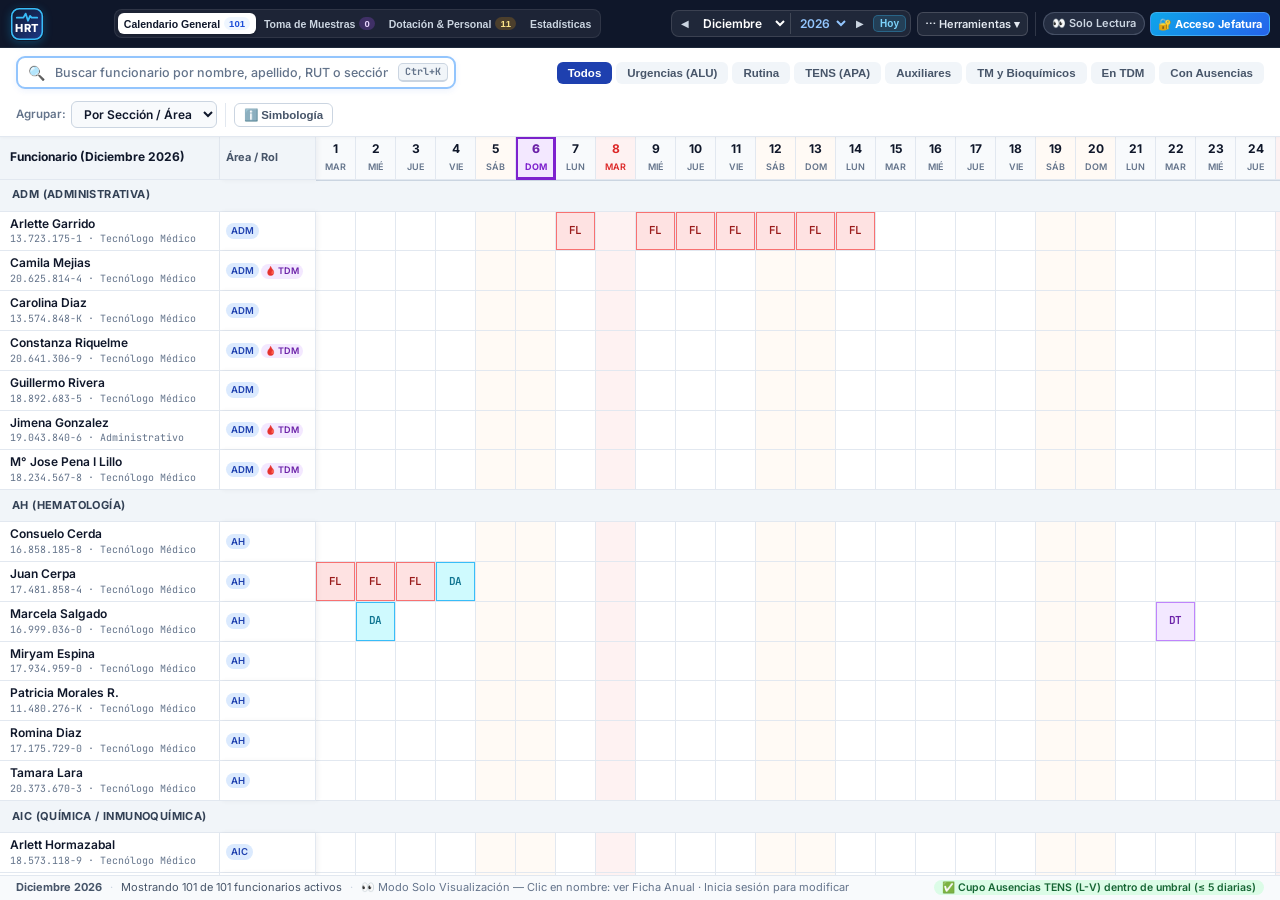
==== commit 7f2f6edc: "Destacar buscador de funcionario en Calendario General con contador en vivo y atajos" ====
--- a/google_apps_script/Index.html
+++ b/google_apps_script/Index.html
@@ -462,13 +462,135 @@
 .calendar-toolbar {
   background: var(--bg-surface);
   border-bottom: 1px solid var(--border-color);
-  padding: 7px 16px;
+  padding: 8px 16px;
   display: flex;
   align-items: center;
   justify-content: space-between;
   gap: 12px;
   flex-wrap: wrap;
   z-index: 30;
+  box-shadow: 0 1px 3px rgba(15, 23, 42, 0.03);
+}
+
+/* Buscador Protagonista en Calendario General */
+.search-hero-wrapper {
+  display: flex;
+  align-items: center;
+  flex: 1 1 320px;
+  max-width: 440px;
+  min-width: 260px;
+}
+
+.search-box {
+  position: relative;
+  display: flex;
+  align-items: center;
+  width: 100%;
+}
+
+.search-box-hero {
+  background: #ffffff;
+  border: 2px solid #93c5fd;
+  border-radius: 9px;
+  padding: 3px 6px 3px 10px;
+  box-shadow: 0 2px 6px rgba(37, 99, 235, 0.08);
+  transition: all 0.18s ease;
+  gap: 6px;
+}
+
+.search-box-hero:hover {
+  border-color: #60a5fa;
+  box-shadow: 0 3px 8px rgba(37, 99, 235, 0.12);
+}
+
+.search-box-hero:focus-within {
+  border-color: var(--primary);
+  background: #ffffff;
+  box-shadow: 0 0 0 3px rgba(37, 99, 235, 0.16), 0 4px 10px rgba(37, 99, 235, 0.1);
+}
+
+.search-box-hero.has-active-query {
+  border-color: #1d4ed8;
+  background: #eff6ff;
+  box-shadow: 0 0 0 3px rgba(37, 99, 235, 0.18);
+}
+
+.search-hero-icon {
+  font-size: 14px;
+  line-height: 1;
+  color: var(--primary);
+  flex-shrink: 0;
+  user-select: none;
+}
+
+.search-box-hero input {
+  flex: 1;
+  width: 100%;
+  min-width: 0;
+  padding: 4px 4px;
+  border: none;
+  background: transparent;
+  color: var(--text-main);
+  font-size: 12.5px;
+  font-weight: 600;
+  outline: none;
+  font-family: inherit;
+}
+
+.search-box-hero input::placeholder {
+  color: #64748b;
+  font-weight: 500;
+}
+
+.search-match-badge {
+  background: #1d4ed8;
+  color: #ffffff;
+  font-size: 10.5px;
+  font-weight: 700;
+  padding: 2px 7px;
+  border-radius: 99px;
+  white-space: nowrap;
+  flex-shrink: 0;
+}
+
+.search-match-badge.match-zero {
+  background: #dc2626;
+  color: #ffffff;
+}
+
+.search-kbd-hint {
+  background: #f1f5f9;
+  color: #64748b;
+  border: 1px solid #cbd5e1;
+  border-bottom-width: 2px;
+  border-radius: 5px;
+  padding: 1px 6px;
+  font-size: 10px;
+  font-weight: 700;
+  font-family: 'JetBrains Mono', monospace;
+  white-space: nowrap;
+  flex-shrink: 0;
+  pointer-events: none;
+}
+
+.btn-clear-search {
+  background: #fee2e2;
+  border: 1px solid #fca5a5;
+  color: #b91c1c;
+  font-size: 10.5px;
+  font-weight: 700;
+  cursor: pointer;
+  padding: 2px 8px;
+  border-radius: 6px;
+  white-space: nowrap;
+  flex-shrink: 0;
+  transition: all 0.12s;
+}
+
+.btn-clear-search:hover {
+  background: #ef4444;
+  border-color: #dc2626;
+  color: #ffffff;
 }
 
 .quick-filters {
@@ -506,50 +628,6 @@
   align-items: center;
   gap: 8px;
   flex-wrap: wrap;
-}
-
-.search-box {
-  position: relative;
-  display: flex;
-  align-items: center;
-}
-
-.search-box input {
-  width: 215px;
-  padding: 5px 24px 5px 10px;
-  border-radius: 6px;
-  border: 1px solid var(--border-strong);
-  background: #f8fafc;
-  color: var(--text-main);
-  font-size: 12px;
-  outline: none;
-  transition: all 0.15s;
-}
-
-.search-box input::placeholder {
-  color: #94a3b8;
-}
-
-.search-box input:focus {
-  background: #ffffff;
-  border-color: var(--primary);
-  box-shadow: 0 0 0 2px rgba(37, 99, 235, 0.12);
-  width: 250px;
-}
-
-.btn-clear-search {
-  position: absolute;
-  right: 6px;
-  background: transparent;
-  border: none;
-  color: #94a3b8;
-  font-size: 11px;
-  cursor: pointer;
-  padding: 2px 4px;
-}
-
-.btn-clear-search:hover {
-  color: #ef4444;
 }
 
 .toolbar-select-inline {
@@ -2532,7 +2610,24 @@
   <!-- NIVEL 2: BARRA DE TRABAJO CONTEXTUAL DEL CALENDARIO (1 LÍNEA)         -->
   <!-- ==================================================================== -->
   <section class="calendar-toolbar" id="calendarQuickBar">
-    <!-- Izquierda: Filtros de Sección Sobrios -->
+    <!-- Protagonista: Buscador Rápido de Funcionario (Izquierda / Centro) -->
+    <div class="search-hero-wrapper" id="searchHeroWrapper">
+      <div class="search-box search-box-hero" id="globalSearchBox">
+        <span class="search-hero-icon" aria-hidden="true">🔍</span>
+        <input
+          type="text"
+          id="globalSearch"
+          placeholder="Buscar funcionario por nombre, apellido, RUT o sección..."
+          autocomplete="off"
+          aria-label="Buscar funcionario en el calendario"
+        />
+        <span id="searchMatchBadge" class="search-match-badge hidden" title="Funcionarios encontrados en el mes">0</span>
+        <kbd id="searchShortcutHint" class="search-kbd-hint" title="Atajo de teclado: presiona Ctrl+K o / para buscar rápidamente">Ctrl+K</kbd>
+        <button type="button" id="btnClearSearch" class="btn-clear-search hidden" title="Limpiar búsqueda (Esc)">✕ Limpiar</button>
+      </div>
+    </div>
+
+    <!-- Centro: Filtros Rápidos de Sección -->
     <div class="quick-filters">
       <button class="filter-chip active" data-filter="all">Todos</button>
       <button class="filter-chip" data-filter="urgencia">Urgencias (ALU)</button>
@@ -2544,13 +2639,8 @@
       <button class="filter-chip" data-filter="absent_month" title="Funcionarios con Vacaciones, Licencias o Permisos este mes">Con Ausencias</button>
     </div>
 
-    <!-- Derecha: Búsqueda, Agrupación y Botones de Paneles Auxiliares (Pintar / Leyenda) -->
+    <!-- Derecha: Agrupación y Botones de Paneles Auxiliares (Pintar / Leyenda) -->
     <div id="calendarTopbarTools" class="calendar-topbar-tools">
-      <div class="search-box">
-        <input type="text" id="globalSearch" placeholder="🔍 Buscar funcionario o RUT..." autocomplete="off" />
-        <button id="btnClearSearch" class="btn-clear-search hidden" title="Limpiar búsqueda">✕</button>
-      </div>
-
       <div class="toolbar-select-inline">
         <label for="groupBySelect">Agrupar:</label>
         <select id="groupBySelect" class="select-input select-compact">
@@ -5536,6 +5626,31 @@
     visCountEl.textContent = `Mostrando ${totalVisibleStaff} de ${activeInMonthCount} funcionarios activos${inactiveSuffix}`;
   }
 
+  // Actualizar estado visual del buscador protagonista (contador de coincidencias y atajo)
+  const hasSearchQuery = Boolean(state.searchQuery && state.searchQuery.trim());
+  const searchBoxHero = document.getElementById('globalSearchBox');
+  const searchMatchBadge = document.getElementById('searchMatchBadge');
+  const searchShortcutHint = document.getElementById('searchShortcutHint');
+  const btnClearSearch = document.getElementById('btnClearSearch');
+  if (searchBoxHero) {
+    searchBoxHero.classList.toggle('has-active-query', hasSearchQuery);
+  }
+  if (searchMatchBadge) {
+    searchMatchBadge.classList.toggle('hidden', !hasSearchQuery);
+    searchMatchBadge.classList.toggle('match-zero', hasSearchQuery && totalVisibleStaff === 0);
+    if (hasSearchQuery) {
+      searchMatchBadge.textContent = totalVisibleStaff === 1
+        ? '1 encontrado'
+        : `${totalVisibleStaff} encontrados`;
+    }
+  }
+  if (searchShortcutHint) {
+    searchShortcutHint.classList.toggle('hidden', hasSearchQuery);
+  }
+  if (btnClearSearch) {
+    btnClearSearch.classList.toggle('hidden', !hasSearchQuery);
+  }
+
   const tensPillEl = document.getElementById('tensAbsenceSummaryPill');
   if (tensPillEl) {
     if (highAbsenceDays > 0) {
@@ -7588,14 +7703,39 @@
     renderCalendarMatrix();
   });
 
+  searchInput.addEventListener('keydown', e => {
+    if (e.key === 'Escape' && state.searchQuery) {
+      e.preventDefault();
+      state.searchQuery = '';
+      searchInput.value = '';
+      renderCalendarMatrix();
+    }
+  });
+
   if (btnClearSearch) {
     btnClearSearch.addEventListener('click', () => {
       state.searchQuery = '';
       searchInput.value = '';
       btnClearSearch.classList.add('hidden');
       renderCalendarMatrix();
+      searchInput.focus();
     });
   }
+
+  // Atajos de teclado globales para enfocar el buscador protagonista (Ctrl+K, Ctrl+F o / en Calendario General)
+  document.addEventListener('keydown', e => {
+    if (state.activeTab !== 'calendar' || !searchInput) return;
+    const isInputTarget = e.target && e.target.matches && e.target.matches('input, select, textarea, [contenteditable="true"]');
+    if ((e.ctrlKey || e.metaKey) && (e.key.toLowerCase() === 'k' || e.key.toLowerCase() === 'f')) {
+      e.preventDefault();
+      searchInput.focus();
+      searchInput.select();
+    } else if (e.key === '/' && !isInputTarget && !e.ctrlKey && !e.metaKey && !e.altKey) {
+      e.preventDefault();
+      searchInput.focus();
+      searchInput.select();
+    }
+  });
 
   // Botón Deshacer y atajo Ctrl+Z
   const btnUndo = document.getElementById('btnUndoAction');
